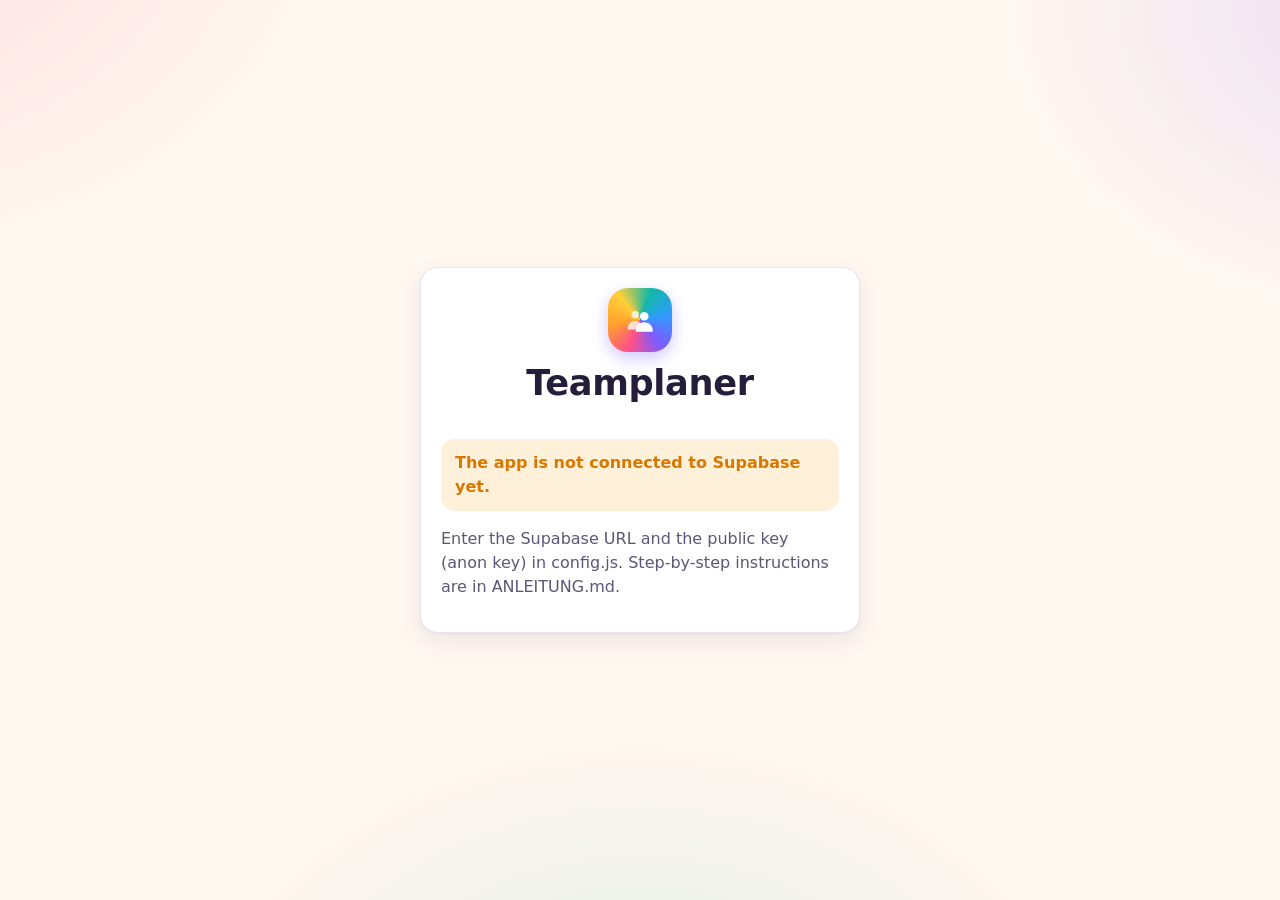
==== index.html @ 32d50807 "Add files via upload" ====
<!doctype html>
<html lang="de">
<head>
  <meta charset="utf-8">
  <meta name="viewport" content="width=device-width, initial-scale=1, viewport-fit=cover">
  <title>Teamplaner</title>
  <meta name="description" content="Teams, Events, Schichten und Aufgaben gemeinsam planen.">
  <meta name="theme-color" content="#fff7f0">
  <meta name="apple-mobile-web-app-capable" content="yes">
  <link rel="icon" href="img/icon.svg" type="image/svg+xml">
  <link rel="apple-touch-icon" href="img/apple-touch-icon.png">
  <link rel="manifest" href="manifest.webmanifest">
  <link rel="stylesheet" href="css/app.css">
  <script>
    /* Hell/Dunkel sofort setzen, damit nichts aufblitzt */
    try { document.documentElement.dataset.theme = localStorage.getItem('tp.theme') || 'system'; }
    catch (e) { document.documentElement.dataset.theme = 'system'; }
  </script>
  <script src="config.js"></script>
  <script src="js/vendor/supabase.js"></script>
  <script type="module" src="js/app.js"></script>
</head>
<body>
  <div id="app"><div class="boot"><div class="spinner"></div></div></div>
  <noscript>Bitte JavaScript aktivieren. / Please enable JavaScript.</noscript>
</body>
</html>
---- css/app.css ----
/* ============================================================
   Teamplaner — Gestaltung
   Farben stehen als Variablen ganz oben (hell + dunkel).
   ============================================================ */

:root {
  --violet: #7c5cff;
  --pink: #ff4f8b;
  --orange: #ff9f2e;
  --sun: #ffcf3a;
  --teal: #12b8a6;
  --sky: #2f9bff;
  --red: #ef4560;

  --bg: #fff7f0;
  --bg-blob-1: rgba(255, 79, 139, 0.16);
  --bg-blob-2: rgba(124, 92, 255, 0.16);
  --bg-blob-3: rgba(18, 184, 166, 0.14);
  --surface: #ffffff;
  --surface-2: #faf6ff;
  --surface-3: #f2ecff;
  --border: #ece4f7;
  --text: #241d3b;
  --text-2: #5d5677;
  --text-3: #8c86a3;
  --primary: var(--violet);
  --primary-ink: #ffffff;
  --primary-soft: #efe9ff;
  --focus: rgba(124, 92, 255, 0.35);
  --shadow: 0 1px 2px rgba(36, 29, 59, 0.06), 0 8px 24px rgba(36, 29, 59, 0.08);
  --shadow-lg: 0 20px 60px rgba(36, 29, 59, 0.18);

  --st-proposed: #2f9bff;
  --st-proposed-bg: #e3f1ff;
  --st-confirmed: #0d9c8c;
  --st-confirmed-bg: #dcf7f2;
  --st-uncertain: #d97800;
  --st-uncertain-bg: #fff0d9;
  --st-declined: #c62f4b;
  --st-declined-bg: #ffe3e8;
  --st-waitlist: #7c5cff;
  --st-waitlist-bg: #eee8ff;

  --radius: 18px;
  --radius-sm: 12px;
  --font: ui-rounded, "SF Pro Rounded", "Nunito", "Segoe UI", system-ui, -apple-system, Roboto, "Helvetica Neue", Arial, sans-serif;
  --sidebar: 260px;
  color-scheme: light;
}

:root[data-theme="dark"] {
  --bg: #13111f;
  --bg-blob-1: rgba(255, 79, 139, 0.12);
  --bg-blob-2: rgba(124, 92, 255, 0.18);
  --bg-blob-3: rgba(18, 184, 166, 0.10);
  --surface: #1e1a30;
  --surface-2: #252039;
  --surface-3: #2e2848;
  --border: #353052;
  --text: #f3f0ff;
  --text-2: #c2bbdc;
  --text-3: #8f88ab;
  --primary: #9a82ff;
  --primary-ink: #120e22;
  --primary-soft: #2f2756;
  --focus: rgba(154, 130, 255, 0.45);
  --shadow: 0 1px 2px rgba(0, 0, 0, 0.3), 0 8px 24px rgba(0, 0, 0, 0.25);
  --shadow-lg: 0 20px 60px rgba(0, 0, 0, 0.5);
  --st-proposed: #6cb8ff;
  --st-proposed-bg: #1b2c45;
  --st-confirmed: #3fd9c4;
  --st-confirmed-bg: #143834;
  --st-uncertain: #ffb54d;
  --st-uncertain-bg: #3d2c14;
  --st-declined: #ff7b93;
  --st-declined-bg: #40202a;
  --st-waitlist: #b3a1ff;
  --st-waitlist-bg: #2c2550;
  color-scheme: dark;
}

@media (prefers-color-scheme: dark) {
  :root[data-theme="system"] {
    --bg: #13111f;
    --bg-blob-1: rgba(255, 79, 139, 0.12);
    --bg-blob-2: rgba(124, 92, 255, 0.18);
    --bg-blob-3: rgba(18, 184, 166, 0.10);
    --surface: #1e1a30;
    --surface-2: #252039;
    --surface-3: #2e2848;
    --border: #353052;
    --text: #f3f0ff;
    --text-2: #c2bbdc;
    --text-3: #8f88ab;
    --primary: #9a82ff;
    --primary-ink: #120e22;
    --primary-soft: #2f2756;
    --focus: rgba(154, 130, 255, 0.45);
    --shadow: 0 1px 2px rgba(0, 0, 0, 0.3), 0 8px 24px rgba(0, 0, 0, 0.25);
    --shadow-lg: 0 20px 60px rgba(0, 0, 0, 0.5);
    --st-proposed: #6cb8ff;
    --st-proposed-bg: #1b2c45;
    --st-confirmed: #3fd9c4;
    --st-confirmed-bg: #143834;
    --st-uncertain: #ffb54d;
    --st-uncertain-bg: #3d2c14;
    --st-declined: #ff7b93;
    --st-declined-bg: #40202a;
    --st-waitlist: #b3a1ff;
    --st-waitlist-bg: #2c2550;
    color-scheme: dark;
  }
}

* { box-sizing: border-box; }
html { -webkit-text-size-adjust: 100%; }
body {
  margin: 0;
  font-family: var(--font);
  font-size: 16px;
  line-height: 1.5;
  color: var(--text);
  background-color: var(--bg);
  background-image:
    radial-gradient(40rem 30rem at -10% -10%, var(--bg-blob-1), transparent 70%),
    radial-gradient(36rem 28rem at 110% 0%, var(--bg-blob-2), transparent 70%),
    radial-gradient(40rem 30rem at 50% 120%, var(--bg-blob-3), transparent 70%);
  background-attachment: fixed;
  min-height: 100vh;
}
a { color: var(--primary); text-decoration: none; }
a:hover { text-decoration: underline; }
h1, h2, h3, h4 { margin: 0 0 0.4em; line-height: 1.2; letter-spacing: -0.01em; }
h1 { font-size: clamp(1.6rem, 4vw, 2.2rem); font-weight: 800; }
h2 { font-size: 1.35rem; font-weight: 800; }
h3 { font-size: 1.08rem; font-weight: 700; }
p { margin: 0 0 0.8em; }
small, .small { font-size: 0.85rem; }
.muted { color: var(--text-2); }
.faint { color: var(--text-3); }
.hidden { display: none !important; }
.ico { flex: none; }
.nowrap { white-space: nowrap; }
.pre { white-space: pre-wrap; word-break: break-word; }
.sr { position: absolute; width: 1px; height: 1px; overflow: hidden; clip: rect(0 0 0 0); }

:focus-visible { outline: 3px solid var(--focus); outline-offset: 2px; border-radius: 8px; }

/* ---------- Grundgerüst ---------- */
.shell { display: flex; min-height: 100vh; }
.sidebar {
  position: sticky; top: 0; height: 100vh; width: var(--sidebar); flex: none;
  display: flex; flex-direction: column; gap: 6px;
  padding: 22px 16px; border-right: 1px solid var(--border);
  background: color-mix(in srgb, var(--surface) 75%, transparent);
  backdrop-filter: blur(12px);
  overflow-y: auto;
}
.brand { display: flex; align-items: center; gap: 10px; font-weight: 900; font-size: 1.25rem; padding: 4px 8px 16px; color: var(--text); }
.brand:hover { text-decoration: none; }
.brand-mark {
  width: 38px; height: 38px; border-radius: 12px; display: grid; place-items: center; color: #fff;
  background: conic-gradient(from 200deg, var(--pink), var(--orange), var(--sun), var(--teal), var(--sky), var(--violet), var(--pink));
  box-shadow: 0 6px 16px rgba(124, 92, 255, 0.35);
}
.nav-item {
  display: flex; align-items: center; gap: 12px; padding: 10px 12px; border-radius: 12px;
  color: var(--text-2); font-weight: 650; cursor: pointer; border: 0; background: none; font: inherit; text-align: left; width: 100%;
}
.nav-item:hover { background: var(--surface-3); color: var(--text); text-decoration: none; }
.nav-item.active { background: var(--primary-soft); color: var(--primary); }
.nav-label { font-size: 0.75rem; text-transform: uppercase; letter-spacing: 0.08em; color: var(--text-3); padding: 14px 12px 4px; font-weight: 800; }
.dot { width: 10px; height: 10px; border-radius: 50%; flex: none; display: inline-block; }
.sidebar-foot { margin-top: auto; display: flex; flex-direction: column; gap: 8px; padding-top: 16px; }
.sidebar-foot .seg { display: flex; flex-wrap: nowrap; }
.sidebar-foot .seg button { flex: 1; justify-content: center; padding: 8px 6px; }
.sidebar-foot .lang-select { max-width: none; }

.main { flex: 1; min-width: 0; padding: 28px clamp(16px, 3vw, 40px) 60px; }
.container { max-width: 1120px; margin: 0 auto; }
.topbar { display: none; }
.bottomnav { display: none; }

@media (max-width: 899px) {
  .sidebar { display: none; }
  .main { padding: 14px 16px calc(96px + env(safe-area-inset-bottom)); }
  .topbar {
    display: flex; align-items: center; gap: 10px; position: sticky; top: 0; z-index: 30;
    padding: 10px 16px; padding-top: calc(10px + env(safe-area-inset-top));
    background: color-mix(in srgb, var(--bg) 85%, transparent); backdrop-filter: blur(14px);
    border-bottom: 1px solid var(--border);
  }
  .topbar .brand { padding: 0; font-size: 1.1rem; }
  .topbar .brand-mark { width: 32px; height: 32px; border-radius: 10px; }
  .topbar .spacer { flex: 1; }
  .bottomnav {
    display: flex; position: fixed; left: 0; right: 0; bottom: 0; z-index: 30;
    background: color-mix(in srgb, var(--surface) 92%, transparent); backdrop-filter: blur(14px);
    border-top: 1px solid var(--border); padding: 6px 8px calc(6px + env(safe-area-inset-bottom));
    justify-content: space-around;
  }
  .bottomnav a {
    display: flex; flex-direction: column; align-items: center; gap: 2px; padding: 6px 12px; border-radius: 12px;
    color: var(--text-3); font-size: 0.72rem; font-weight: 700; min-width: 64px;
  }
  .bottomnav a.active { color: var(--primary); background: var(--primary-soft); }
  .bottomnav a:hover { text-decoration: none; }
}

/* ---------- Bausteine ---------- */
.card {
  background: var(--surface); border: 1px solid var(--border); border-radius: var(--radius);
  box-shadow: var(--shadow); padding: 20px;
}
.card.flat { box-shadow: none; }
.card + .card { margin-top: 16px; }
.card-head { display: flex; align-items: center; gap: 10px; margin-bottom: 12px; flex-wrap: wrap; }
.card-head h2, .card-head h3 { margin: 0; }
.card-head .grow { flex: 1; }
.stack { display: flex; flex-direction: column; gap: 16px; }
.stack-sm { display: flex; flex-direction: column; gap: 8px; }
.row { display: flex; align-items: center; gap: 10px; flex-wrap: wrap; }
.row.nowrap { flex-wrap: nowrap; }
.row .grow, .grow { flex: 1; min-width: 0; }
.between { justify-content: space-between; }
.grid { display: grid; gap: 16px; grid-template-columns: repeat(auto-fill, minmax(260px, 1fr)); }
.grid-2 { display: grid; gap: 20px; grid-template-columns: minmax(0, 1fr) minmax(0, 1fr); }
@media (max-width: 899px) { .grid-2 { grid-template-columns: minmax(0, 1fr); } }
.section-title { display: flex; align-items: center; gap: 10px; margin: 26px 0 12px; }
.section-title h2 { margin: 0; flex: 1; }
.divider { height: 1px; background: var(--border); margin: 14px 0; border: 0; }

.btn {
  display: inline-flex; align-items: center; justify-content: center; gap: 8px;
  padding: 10px 16px; border-radius: 999px; border: 1.5px solid transparent;
  font: inherit; font-weight: 750; font-size: 0.95rem; cursor: pointer; line-height: 1.2;
  background: var(--surface-3); color: var(--text); transition: transform 0.08s ease, box-shadow 0.15s ease, background 0.15s;
  white-space: nowrap; text-decoration: none !important; min-height: 42px;
}
.btn:hover { background: color-mix(in srgb, var(--surface-3) 80%, var(--primary) 20%); }
.btn:active { transform: translateY(1px) scale(0.99); }
.btn:disabled { opacity: 0.55; cursor: not-allowed; }
.btn.primary { background: linear-gradient(135deg, var(--violet), var(--pink)); color: #fff; box-shadow: 0 6px 18px rgba(124, 92, 255, 0.35); }
.btn.primary:hover { filter: brightness(1.06); }
.btn.success { background: var(--st-confirmed); color: #fff; }
.btn.warn { background: var(--st-uncertain-bg); color: var(--st-uncertain); }
.btn.danger { background: var(--st-declined-bg); color: var(--st-declined); }
.btn.ghost { background: transparent; border-color: var(--border); }
.btn.ghost:hover { background: var(--surface-3); }
.btn.small { padding: 6px 12px; font-size: 0.85rem; min-height: 34px; }
.btn.icon { padding: 8px; min-width: 38px; min-height: 38px; border-radius: 12px; background: transparent; color: var(--text-2); }
.btn.icon:hover { background: var(--surface-3); color: var(--text); }
.btn.block { width: 100%; }

.field { display: flex; flex-direction: column; gap: 6px; }
.field > span.label { font-weight: 750; font-size: 0.9rem; }
.field .hint { font-size: 0.8rem; color: var(--text-3); }
.input, select.input, textarea.input {
  width: 100%; font: inherit; color: var(--text); background: var(--surface-2);
  border: 1.5px solid var(--border); border-radius: var(--radius-sm); padding: 10px 12px; min-height: 44px;
  transition: border-color 0.15s, box-shadow 0.15s;
}
textarea.input { resize: vertical; min-height: 90px; }
.input:focus { outline: none; border-color: var(--primary); box-shadow: 0 0 0 4px var(--focus); }
.form-grid { display: grid; gap: 14px; grid-template-columns: repeat(2, minmax(0, 1fr)); }
.form-grid .full { grid-column: 1 / -1; }
@media (max-width: 599px) { .form-grid { grid-template-columns: minmax(0, 1fr); } }
.check { display: flex; align-items: flex-start; gap: 10px; cursor: pointer; padding: 6px 0; }
.check input { width: 20px; height: 20px; accent-color: var(--primary); margin-top: 2px; flex: none; }

.chip {
  display: inline-flex; align-items: center; gap: 6px; padding: 3px 10px; border-radius: 999px;
  font-size: 0.78rem; font-weight: 750; background: var(--surface-3); color: var(--text-2); white-space: nowrap;
}
.chip.colored { color: #fff; }
.badge { display: inline-flex; align-items: center; gap: 5px; padding: 3px 10px; border-radius: 999px; font-size: 0.78rem; font-weight: 800; white-space: nowrap; }
.st-proposed { color: var(--st-proposed); background: var(--st-proposed-bg); }
.st-confirmed { color: var(--st-confirmed); background: var(--st-confirmed-bg); }
.st-uncertain { color: var(--st-uncertain); background: var(--st-uncertain-bg); }
.st-declined { color: var(--st-declined); background: var(--st-declined-bg); }
.st-waitlist { color: var(--st-waitlist); background: var(--st-waitlist-bg); }
.pron { font-size: 0.78rem; color: var(--text-3); font-weight: 600; }

.avatar {
  width: 36px; height: 36px; border-radius: 50%; display: inline-grid; place-items: center; flex: none;
  color: #fff; font-weight: 850; font-size: 0.85rem; letter-spacing: 0.02em;
}
.avatar.sm { width: 28px; height: 28px; font-size: 0.72rem; }
.avatar.lg { width: 56px; height: 56px; font-size: 1.2rem; }

.person { display: flex; align-items: center; gap: 10px; min-width: 0; }
.person .who { min-width: 0; }
.person .name { font-weight: 750; overflow: hidden; text-overflow: ellipsis; white-space: nowrap; }

.list { display: flex; flex-direction: column; }
.list-item { display: flex; align-items: center; gap: 12px; padding: 12px 4px; border-bottom: 1px solid var(--border); flex-wrap: wrap; }
.list-item:last-child { border-bottom: 0; }

.progress { height: 8px; background: var(--surface-3); border-radius: 999px; overflow: hidden; }
.progress > i { display: block; height: 100%; border-radius: inherit; background: linear-gradient(90deg, var(--teal), var(--sky)); transition: width 0.3s ease; }
.progress.full > i { background: linear-gradient(90deg, var(--teal), #3ad17a); }

.tabs {
  display: flex; gap: 6px; overflow-x: auto; padding: 4px; margin: 0 0 18px; scrollbar-width: none;
  background: var(--surface); border: 1px solid var(--border); border-radius: 999px; box-shadow: var(--shadow);
}
.tabs::-webkit-scrollbar { display: none; }
.tab {
  flex: none; padding: 9px 16px; border-radius: 999px; font-weight: 750; color: var(--text-2);
  display: inline-flex; align-items: center; gap: 8px; font-size: 0.95rem;
}
.tab:hover { background: var(--surface-3); text-decoration: none; }
.tab.active { background: var(--primary); color: var(--primary-ink); }
.tab .count { background: var(--pink); color: #fff; border-radius: 999px; padding: 0 7px; font-size: 0.72rem; }

.hero {
  position: relative; overflow: hidden; border-radius: 24px; padding: 26px; color: #fff; margin-bottom: 18px;
  background: linear-gradient(135deg, var(--hero, var(--violet)), color-mix(in srgb, var(--hero, var(--violet)) 55%, var(--pink)));
  box-shadow: var(--shadow);
}
.hero::after {
  content: ""; position: absolute; right: -60px; top: -60px; width: 220px; height: 220px; border-radius: 50%;
  background: rgba(255, 255, 255, 0.14);
}
.hero h1 { color: #fff; }
.hero .muted, .hero .faint { color: rgba(255, 255, 255, 0.85); }
.hero a { color: #fff; text-decoration: underline; }
.hero .btn { background: rgba(255, 255, 255, 0.2); color: #fff; }
.hero .btn:hover { background: rgba(255, 255, 255, 0.3); }
.hero .chip { background: rgba(255, 255, 255, 0.22); color: #fff; }
.hero .pron { color: rgba(255, 255, 255, 0.85); }
.hero-meta { display: flex; gap: 16px; flex-wrap: wrap; font-weight: 650; margin-top: 8px; }
.hero-meta span { display: inline-flex; align-items: center; gap: 6px; }

.empty { text-align: center; padding: 34px 16px; color: var(--text-2); }
.empty .empty-icon {
  width: 64px; height: 64px; border-radius: 20px; display: inline-grid; place-items: center; margin-bottom: 10px;
  background: linear-gradient(135deg, var(--primary-soft), var(--surface-3)); color: var(--primary);
}
.empty h3 { color: var(--text); }

.spinner {
  width: 36px; height: 36px; border-radius: 50%; border: 4px solid var(--surface-3); border-top-color: var(--primary);
  animation: spin 0.8s linear infinite; margin: 40px auto;
}
.spinner.sm { width: 18px; height: 18px; border-width: 3px; margin: 0; }
@keyframes spin { to { transform: rotate(360deg); } }
.boot { min-height: 100vh; display: grid; place-items: center; }

/* ---------- Dialoge ---------- */
.overlay {
  position: fixed; inset: 0; z-index: 100; background: rgba(19, 15, 35, 0.5); backdrop-filter: blur(3px);
  display: flex; align-items: center; justify-content: center; padding: 16px; animation: fade 0.15s ease;
}
.modal {
  width: min(560px, 100%); max-height: calc(100vh - 32px); overflow: auto; background: var(--surface);
  border-radius: 22px; box-shadow: var(--shadow-lg); border: 1px solid var(--border); animation: pop 0.18s ease;
}
.modal.wide { width: min(820px, 100%); }
.modal-head { display: flex; align-items: center; gap: 10px; padding: 18px 20px 6px; position: sticky; top: 0; background: var(--surface); z-index: 1; }
.modal-head h2 { margin: 0; flex: 1; font-size: 1.2rem; }
.modal-body { padding: 10px 20px 20px; }
.modal-foot { display: flex; gap: 10px; justify-content: flex-end; padding: 14px 20px; border-top: 1px solid var(--border); flex-wrap: wrap; position: sticky; bottom: 0; background: var(--surface); }
@media (max-width: 599px) {
  .overlay { align-items: flex-end; padding: 0; }
  .modal, .modal.wide { width: 100%; border-radius: 22px 22px 0 0; max-height: 92vh; }
  .modal-foot { padding-bottom: calc(14px + env(safe-area-inset-bottom)); }
  .modal-foot .btn { flex: 1; }
}
@keyframes fade { from { opacity: 0; } }
@keyframes pop { from { transform: translateY(12px) scale(0.98); opacity: 0; } }

.toasts { position: fixed; z-index: 200; left: 50%; transform: translateX(-50%); bottom: 24px; display: flex; flex-direction: column; gap: 8px; width: min(440px, calc(100% - 32px)); }
@media (max-width: 899px) { .toasts { bottom: calc(90px + env(safe-area-inset-bottom)); } }
.toast { padding: 12px 16px; border-radius: 14px; background: var(--text); color: var(--bg); font-weight: 650; box-shadow: var(--shadow-lg); animation: pop 0.2s ease; display: flex; gap: 10px; align-items: center; }
.toast.error { background: var(--red); color: #fff; }

/* ---------- Anmeldung ---------- */
.auth-wrap { min-height: 100vh; display: flex; flex-direction: column; align-items: center; justify-content: center; padding: 24px 16px; }
.auth-card { width: min(440px, 100%); }
.auth-top { position: fixed; top: 12px; right: 12px; display: flex; gap: 8px; z-index: 5; }
.auth-logo { text-align: center; margin-bottom: 18px; }
.auth-logo .brand-mark { width: 64px; height: 64px; border-radius: 20px; margin: 0 auto 10px; }
.auth-logo h1 { margin: 0; }
.confetti { display: flex; justify-content: center; gap: 6px; margin: 8px 0 0; }
.confetti i { width: 8px; height: 8px; border-radius: 50%; display: block; }
.notice { padding: 12px 14px; border-radius: 14px; background: var(--primary-soft); color: var(--text); font-weight: 600; }
.notice.warn { background: var(--st-uncertain-bg); color: var(--st-uncertain); }
.notice.error { background: var(--st-declined-bg); color: var(--st-declined); }
.notice.ok { background: var(--st-confirmed-bg); color: var(--st-confirmed); }

/* ---------- Teams / Events ---------- */
.team-card { display: flex; flex-direction: column; gap: 8px; color: var(--text); position: relative; overflow: hidden; transition: transform 0.12s, box-shadow 0.12s; }
.team-card:hover { transform: translateY(-2px); text-decoration: none; box-shadow: var(--shadow-lg); }
.team-card .stripe { position: absolute; left: 0; top: 0; bottom: 0; width: 6px; }
.event-card { display: flex; gap: 14px; align-items: center; color: var(--text); padding: 14px 16px; }
.event-card:hover { text-decoration: none; background: var(--surface-2); }
.datebox {
  width: 58px; flex: none; text-align: center; border-radius: 14px; padding: 6px 0; color: #fff;
  background: linear-gradient(160deg, var(--c, var(--violet)), color-mix(in srgb, var(--c, var(--violet)) 60%, var(--pink)));
}
.datebox b { display: block; font-size: 1.35rem; line-height: 1.1; }
.datebox span { font-size: 0.72rem; text-transform: uppercase; font-weight: 800; letter-spacing: 0.06em; }

.pos-grid { display: grid; gap: 16px; grid-template-columns: repeat(auto-fill, minmax(min(320px, 100%), 1fr)); align-items: start; }
.pos-card { border-top: 6px solid var(--c, var(--orange)); }
.pos-card .slot-line { display: flex; align-items: center; gap: 10px; margin: 8px 0 4px; }
.pos-card .slot-line .progress { flex: 1; }
.pos-person { display: flex; align-items: center; gap: 8px; padding: 7px 0; border-top: 1px dashed var(--border); flex-wrap: wrap; }
.pos-person .grow { min-width: 120px; }
.pos-person .ctl { display: flex; align-items: center; gap: 4px; margin-left: auto; }
.pos-person select.input { width: auto; min-height: 34px; padding: 4px 8px; font-size: 0.85rem; }
.pos-person .note { width: 100%; font-size: 0.85rem; color: var(--text-2); font-style: italic; padding-left: 36px; }
.slot-empty { display: flex; align-items: center; gap: 8px; padding: 7px 0; border-top: 1px dashed var(--border); color: var(--text-3); font-weight: 650; }
.slot-empty .avatar { background: var(--surface-3); color: var(--text-3); border: 2px dashed var(--border); }
.my-actions { display: flex; gap: 8px; flex-wrap: wrap; margin-top: 10px; padding: 10px; border-radius: 14px; background: var(--surface-2); }
.legend { display: flex; gap: 8px; flex-wrap: wrap; margin-bottom: 14px; }
.toolbar { display: flex; gap: 8px; flex-wrap: wrap; margin-bottom: 14px; }

.rank-row { display: flex; align-items: center; gap: 12px; padding: 10px 0; border-bottom: 1px solid var(--border); flex-wrap: wrap; }
.rank-row:last-child { border-bottom: 0; }
.rank-pick { display: flex; gap: 6px; flex-wrap: wrap; }
.rank-pick button {
  width: 38px; height: 38px; border-radius: 12px; border: 1.5px solid var(--border); background: var(--surface-2);
  font: inherit; font-weight: 800; color: var(--text-2); cursor: pointer;
}
.rank-pick button.on { background: linear-gradient(135deg, var(--orange), var(--pink)); color: #fff; border-color: transparent; }
.rank-pick button.off.on { background: var(--surface-3); color: var(--text-2); }

.perm-list { display: grid; gap: 4px 18px; grid-template-columns: repeat(auto-fill, minmax(240px, 1fr)); }
.swatches { display: flex; gap: 8px; flex-wrap: wrap; }
.swatch { width: 32px; height: 32px; border-radius: 10px; border: 3px solid transparent; cursor: pointer; padding: 0; }
.swatch.on { border-color: var(--text); }
details.color-pick summary { cursor: pointer; font-size: 0.85rem; color: var(--text-3); font-weight: 700; display: inline-flex; align-items: center; gap: 6px; }
details.color-pick[open] summary { margin-bottom: 8px; }
.line { display: flex; align-items: flex-start; gap: 8px; }
.line .ico { margin-top: 2px; }

.copy { display: flex; gap: 8px; align-items: center; }
.copy code {
  flex: 1; min-width: 0; overflow: hidden; text-overflow: ellipsis; white-space: nowrap;
  padding: 9px 12px; border-radius: 12px; background: var(--surface-2); border: 1px solid var(--border); font-size: 0.85rem;
}

.editable { position: relative; cursor: text; border-radius: 8px; }
.editable.can:hover { background: color-mix(in srgb, var(--surface-3) 60%, transparent); box-shadow: 0 0 0 4px color-mix(in srgb, var(--surface-3) 60%, transparent); }
.hero .editable.can:hover { background: rgba(255, 255, 255, 0.12); box-shadow: 0 0 0 4px rgba(255, 255, 255, 0.12); }
.editable .pen { opacity: 0; margin-left: 6px; vertical-align: middle; transition: opacity 0.15s; }
.editable.can:hover .pen { opacity: 0.7; }
.edit-inline { display: flex; gap: 8px; align-items: flex-start; flex-wrap: wrap; }
.edit-inline .input { flex: 1; min-width: 180px; }
.hero .edit-inline .input { background: rgba(255, 255, 255, 0.95); color: #241d3b; }

/* ---------- Chat ---------- */
.chat { display: flex; flex-direction: column; height: min(70vh, 680px); min-height: 380px; padding: 0; overflow: hidden; }
.chat-head { padding: 14px 18px; border-bottom: 1px solid var(--border); display: flex; align-items: center; gap: 10px; }
.chat-head h3 { margin: 0; flex: 1; }
.chat-scroll { flex: 1; overflow-y: auto; padding: 14px 16px; display: flex; flex-direction: column; gap: 4px; }
.chat-day { align-self: center; font-size: 0.75rem; font-weight: 800; color: var(--text-3); background: var(--surface-2); padding: 3px 12px; border-radius: 999px; margin: 10px 0 6px; }
.msg { display: flex; gap: 8px; align-items: flex-end; max-width: 86%; }
.msg.mine { align-self: flex-end; flex-direction: row-reverse; }
.bubble { padding: 8px 12px; border-radius: 16px 16px 16px 4px; background: var(--surface-3); word-break: break-word; position: relative; }
.msg.mine .bubble { background: linear-gradient(135deg, var(--violet), color-mix(in srgb, var(--violet) 60%, var(--pink))); color: #fff; border-radius: 16px 16px 4px 16px; }
.bubble .meta { font-size: 0.72rem; font-weight: 750; opacity: 0.75; display: flex; gap: 6px; align-items: center; flex-wrap: wrap; }
.bubble .txt { white-space: pre-wrap; }
.msg .tools { display: none; gap: 2px; }
.msg:hover .tools, .msg:focus-within .tools { display: flex; }
.msg .tools .btn.icon { min-width: 30px; min-height: 30px; padding: 5px; }
.msg.grouped { margin-top: -2px; }
.chat-input { display: flex; gap: 8px; padding: 12px; border-top: 1px solid var(--border); align-items: flex-end; }
.chat-input textarea { min-height: 44px; max-height: 140px; resize: none; }

/* ---------- Gruppe / Aufgaben ---------- */
.deadline-card { display: flex; gap: 16px; align-items: center; flex-wrap: wrap; }
.deadline-big { font-size: 1.6rem; font-weight: 900; line-height: 1.1; }
.deadline-card.over .deadline-big { color: var(--st-declined); }
.task { display: flex; gap: 12px; align-items: flex-start; padding: 10px 0; border-bottom: 1px solid var(--border); }
.task:last-child { border-bottom: 0; }
.task input[type="checkbox"] { width: 22px; height: 22px; accent-color: var(--teal); margin-top: 2px; flex: none; cursor: pointer; }
.task.done .task-title { text-decoration: line-through; color: var(--text-3); }
.task .task-title { font-weight: 700; }

.table-wrap { overflow-x: auto; }
table.simple { border-collapse: collapse; width: 100%; font-size: 0.92rem; }
table.simple th, table.simple td { text-align: left; padding: 8px 10px; border-bottom: 1px solid var(--border); }
table.simple th { font-size: 0.78rem; text-transform: uppercase; letter-spacing: 0.05em; color: var(--text-3); }

.seg { display: inline-flex; background: var(--surface-3); border-radius: 999px; padding: 4px; gap: 4px; flex-wrap: wrap; }
.seg button { border: 0; background: none; font: inherit; font-weight: 750; padding: 7px 14px; border-radius: 999px; cursor: pointer; color: var(--text-2); display: inline-flex; gap: 6px; align-items: center; }
.seg button.on { background: var(--surface); color: var(--text); box-shadow: var(--shadow); }

.lang-select { max-width: 200px; }
.mobile-only { display: none; }
@media (max-width: 899px) { .desktop-only { display: none !important; } .mobile-only { display: initial; } }

/* ---------- Personen-Kachel (Hover) ---------- */
.hover-wrap { display: inline-flex; align-items: center; cursor: default; position: relative; }
.person-card {
  position: fixed; z-index: 150; width: 260px; padding: 14px; border-radius: 16px;
  background: var(--surface); border: 1px solid var(--border); box-shadow: var(--shadow-lg);
  color: var(--text); animation: pop 0.15s ease; cursor: auto; text-align: left; white-space: normal;
}
.person-card.above { transform: translateY(-100%); }
.person-card .pc-name { font-weight: 850; font-size: 1.05rem; overflow: hidden; text-overflow: ellipsis; }
.person-card .pc-label { margin-top: 12px; font-size: 0.72rem; text-transform: uppercase; letter-spacing: 0.06em; color: var(--text-3); font-weight: 800; }
.person-card .pc-pron { font-weight: 700; }

/* ---------- Schichten & Verfügbarkeit ---------- */
.shift { margin-top: 8px; }
.shift.multi { margin-top: 14px; padding-top: 10px; border-top: 2px solid var(--surface-3); }
.shift-head { display: flex; align-items: flex-start; gap: 6px; }
.dot.av-yes { background: var(--st-confirmed); }
.dot.av-partly { background: var(--st-uncertain); }
.dot.av-no { background: var(--st-declined); }
.mention { font-weight: 800; color: var(--primary); }
.msg.mine .bubble .mention { color: #fff; text-decoration: underline; }
.mention.me { background: var(--st-uncertain-bg); color: var(--st-uncertain); border-radius: 6px; padding: 0 3px; }
.mention-list { position: absolute; left: 12px; right: 12px; bottom: 100%; margin-bottom: 6px; background: var(--surface); border: 1px solid var(--border); border-radius: 14px; box-shadow: var(--shadow-lg); padding: 6px; z-index: 5; }
.mention-list button { display: flex; width: 100%; gap: 8px; align-items: center; border: 0; background: none; font: inherit; color: var(--text); padding: 7px 8px; border-radius: 10px; cursor: pointer; text-align: left; }
.mention-list button.on, .mention-list button:hover { background: var(--primary-soft); }
.chat-input { position: relative; }
.shift-title { display: flex; gap: 10px; align-items: baseline; flex-wrap: wrap; padding: 8px 0 2px; border-bottom: 2px solid var(--surface-3); }
.msg.pinged .bubble { box-shadow: 0 0 0 2px var(--st-uncertain); }
.chat-hint { padding: 0 14px 10px; }
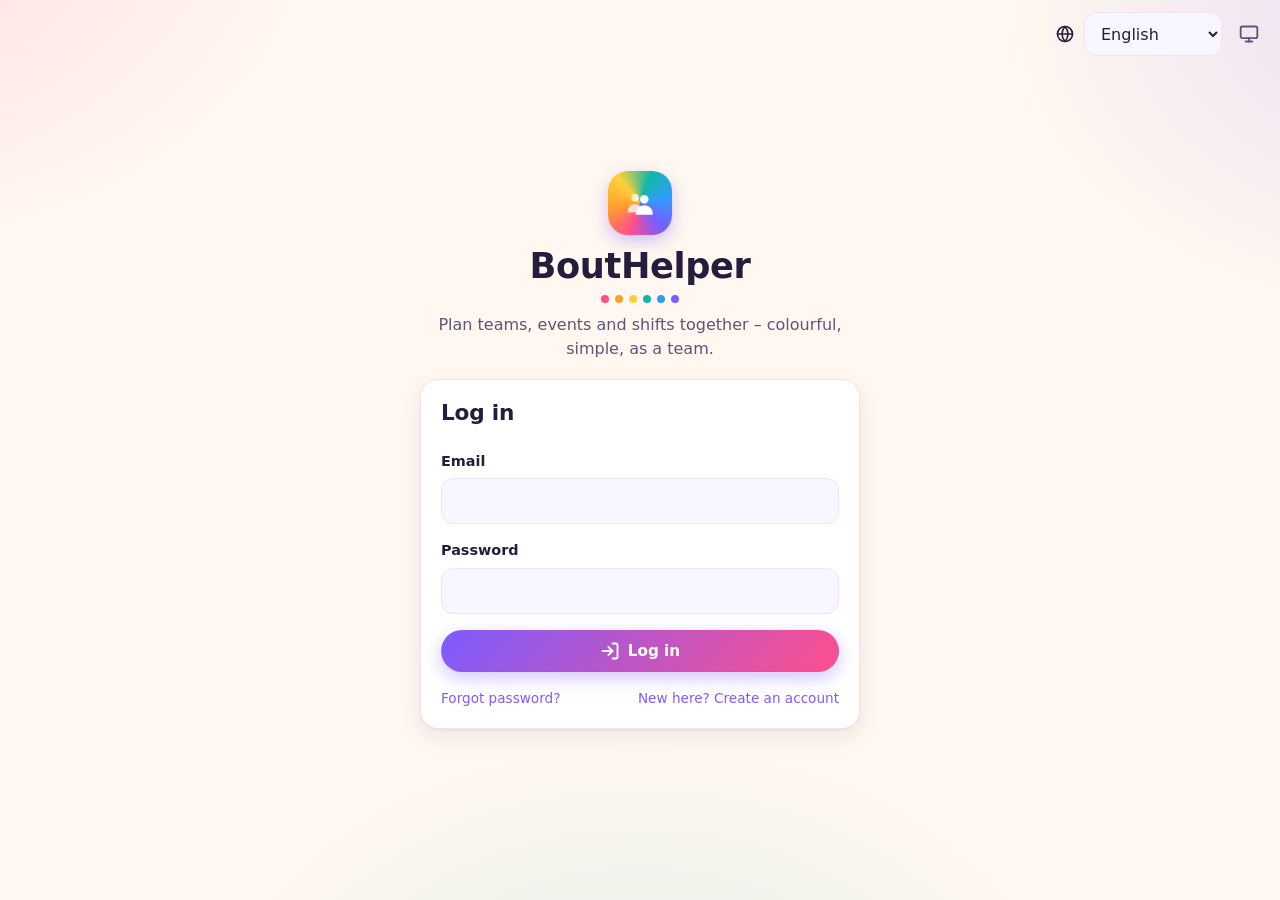
==== commit a2b439dd: "Add files via upload" ====
--- a/index.html
+++ b/index.html
@@ -7,9 +7,12 @@
   <meta name="description" content="Teams, Events, Schichten und Aufgaben gemeinsam planen.">
   <meta name="theme-color" content="#fff7f0">
   <meta name="apple-mobile-web-app-capable" content="yes">
+  <meta name="mobile-web-app-capable" content="yes">
+  <meta name="apple-mobile-web-app-title" content="Teamplaner">
+  <meta name="application-name" content="Teamplaner">
   <link rel="icon" href="img/icon.svg" type="image/svg+xml">
   <link rel="apple-touch-icon" href="img/apple-touch-icon.png">
-  <link rel="manifest" href="manifest.webmanifest">
+  <link rel="manifest" id="tp-manifest" href="manifest.webmanifest">
   <link rel="stylesheet" href="css/app.css">
   <script>
     /* Hell/Dunkel sofort setzen, damit nichts aufblitzt */
@@ -17,6 +20,38 @@
     catch (e) { document.documentElement.dataset.theme = 'system'; }
   </script>
   <script src="config.js"></script>
+  <script>
+    /* App-Name aus config.js überall einsetzen: Browser-Tab, Startbildschirm-Verknüpfung (Android & iPhone) */
+    (function () {
+      var c = window.TP_CONFIG || {};
+      var name = (c.appName || 'Teamplaner').trim();
+      var short = (c.appShortName || name).trim();
+      document.title = name;
+      function meta(n, v) {
+        var m = document.querySelector('meta[name="' + n + '"]');
+        if (!m) { m = document.createElement('meta'); m.name = n; document.head.appendChild(m); }
+        m.content = v;
+      }
+      meta('apple-mobile-web-app-title', short);
+      meta('application-name', short);
+      try {
+        var base = new URL('./', location.href).href;
+        var abs = function (p) { return new URL(p, base).href; };
+        var manifest = {
+          id: base, name: name, short_name: short,
+          start_url: base, scope: base,
+          display: 'standalone', background_color: '#fff7f0', theme_color: '#7c5cff',
+          icons: [
+            { src: abs('img/icon-192.png'), sizes: '192x192', type: 'image/png', purpose: 'any' },
+            { src: abs('img/icon-512.png'), sizes: '512x512', type: 'image/png', purpose: 'any maskable' },
+            { src: abs('img/icon.svg'), sizes: 'any', type: 'image/svg+xml', purpose: 'any' }
+          ]
+        };
+        document.getElementById('tp-manifest').href =
+          'data:application/manifest+json;charset=utf-8,' + encodeURIComponent(JSON.stringify(manifest));
+      } catch (e) { /* dann gilt manifest.webmanifest */ }
+    })();
+  </script>
   <script src="js/vendor/supabase.js"></script>
   <script type="module" src="js/app.js"></script>
 </head>
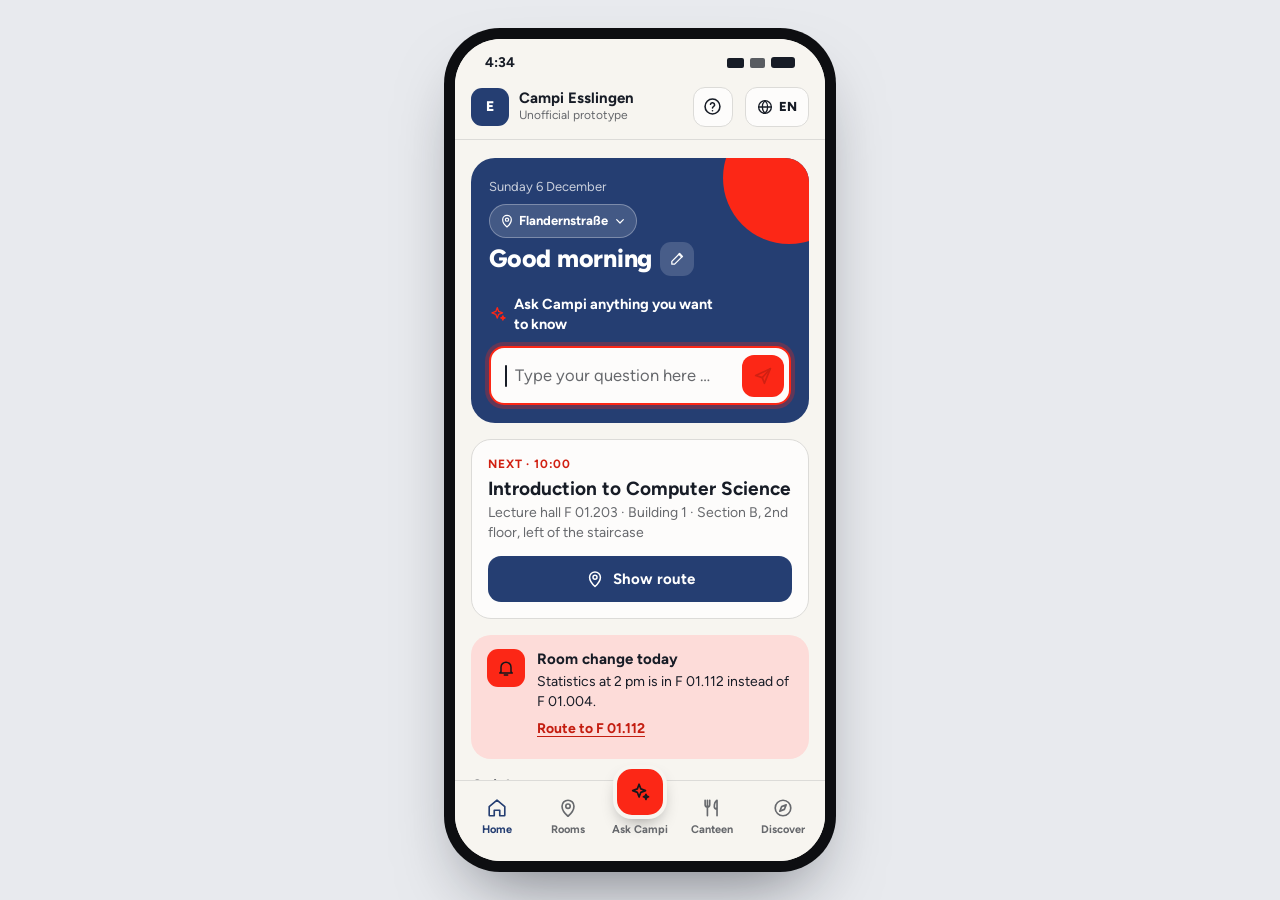
==== commit b5c09158: "Add files via upload" ====
--- a/index.html
+++ b/index.html
@@ -1,62 +1,4308 @@
 <!doctype html>
 <html lang="de">
 <head>
-  <meta charset="utf-8">
-  <meta name="viewport" content="width=device-width, initial-scale=1, viewport-fit=cover">
-  <title>Teamplaner</title>
-  <meta name="description" content="Teams, Events, Schichten und Aufgaben gemeinsam planen.">
-  <meta name="theme-color" content="#fff7f0">
-  <meta name="apple-mobile-web-app-capable" content="yes">
-  <meta name="mobile-web-app-capable" content="yes">
-  <meta name="apple-mobile-web-app-title" content="Teamplaner">
-  <meta name="application-name" content="Teamplaner">
-  <link rel="icon" href="img/icon.svg" type="image/svg+xml">
-  <link rel="apple-touch-icon" href="img/apple-touch-icon.png">
-  <link rel="manifest" id="tp-manifest" href="manifest.webmanifest">
-  <link rel="stylesheet" href="css/app.css">
-  <script>
-    /* Hell/Dunkel sofort setzen, damit nichts aufblitzt */
-    try { document.documentElement.dataset.theme = localStorage.getItem('tp.theme') || 'system'; }
-    catch (e) { document.documentElement.dataset.theme = 'system'; }
-  </script>
-  <script src="config.js"></script>
-  <script>
-    /* App-Name aus config.js überall einsetzen: Browser-Tab, Startbildschirm-Verknüpfung (Android & iPhone) */
-    (function () {
-      var c = window.TP_CONFIG || {};
-      var name = (c.appName || 'Teamplaner').trim();
-      var short = (c.appShortName || name).trim();
-      document.title = name;
-      function meta(n, v) {
-        var m = document.querySelector('meta[name="' + n + '"]');
-        if (!m) { m = document.createElement('meta'); m.name = n; document.head.appendChild(m); }
-        m.content = v;
-      }
-      meta('apple-mobile-web-app-title', short);
-      meta('application-name', short);
-      try {
-        var base = new URL('./', location.href).href;
-        var abs = function (p) { return new URL(p, base).href; };
-        var manifest = {
-          id: base, name: name, short_name: short,
-          start_url: base, scope: base,
-          display: 'standalone', background_color: '#fff7f0', theme_color: '#7c5cff',
-          icons: [
-            { src: abs('img/icon-192.png'), sizes: '192x192', type: 'image/png', purpose: 'any' },
-            { src: abs('img/icon-512.png'), sizes: '512x512', type: 'image/png', purpose: 'any maskable' },
-            { src: abs('img/icon.svg'), sizes: 'any', type: 'image/svg+xml', purpose: 'any' }
-          ]
-        };
-        document.getElementById('tp-manifest').href =
-          'data:application/manifest+json;charset=utf-8,' + encodeURIComponent(JSON.stringify(manifest));
-      } catch (e) { /* dann gilt manifest.webmanifest */ }
-    })();
-  </script>
-  <script src="js/vendor/supabase.js"></script>
-  <script type="module" src="js/app.js"></script>
+<meta charset="utf-8">
+<meta name="viewport" content="width=device-width,initial-scale=1,viewport-fit=cover">
+<meta name="robots" content="noindex">
+<title>Campi · Campus-App (Prototyp)</title>
+<meta name="theme-color" content="#253E72">
+<link rel="manifest" href="manifest.webmanifest">
+<link rel="icon" href="icon-192.png" type="image/png">
+<link rel="apple-touch-icon" href="apple-touch-icon.png">
+<meta name="apple-mobile-web-app-capable" content="yes">
+<meta name="apple-mobile-web-app-title" content="Campi">
+<!-- Zugangsdaten und Einstellungen stehen in config.js -->
+<script src="config.js"></script>
+<!-- Branding der App: Name, Stadt, Logo und die drei Farben -->
+<script type="application/json" id="branding-data">{"name":"Campi Esslingen","city":"Esslingen","logo":null,"primary":"#253E72","accent":"#FC2716","background":"#F7F5F0","savedAt":"2026-10-15T12:00:00.000Z"}</script>
+<style>:root{color-scheme:light;box-sizing:border-box;padding-top:env(safe-area-inset-top,0px);padding-bottom:env(safe-area-inset-bottom,0px)}html{scroll-padding-top:env(safe-area-inset-top,0px)}body{margin:0;padding:0;font:14px -apple-system,BlinkMacSystemFont,sans-serif;background:#fff;color:#000}img{max-width:100%}[hidden]:not([hidden=until-found i]){display:none!important}</style>
+<!-- Schrift Figtree, lokal eingebettet (SIL Open Font License 1.1), damit keine Verbindung zu Google Fonts entsteht -->
+<style>@font-face{font-family:'Figtree';font-style:normal;font-display:swap;font-weight:300 900;src:url([data-uri]) format('woff2');unicode-range:U+0100-02BA,U+02BD-02C5,U+02C7-02CC,U+02CE-02D7,U+02DD-02FF,U+0304,U+0308,U+0329,U+1D00-1DBF,U+1E00-1E9F,U+1EF2-1EFF,U+2020,U+20A0-20AB,U+20AD-20C0,U+2113,U+2C60-2C7F,U+A720-A7FF}
+@font-face{font-family:'Figtree';font-style:normal;font-display:swap;font-weight:300 900;src:url([data-uri]) format('woff2');unicode-range:U+0000-00FF,U+0131,U+0152-0153,U+02BB-02BC,U+02C6,U+02DA,U+02DC,U+0304,U+0308,U+0329,U+2000-206F,U+20AC,U+2122,U+2191,U+2193,U+2212,U+2215,U+FEFF,U+FFFD}</style>
+<style id="app-css">
+/* Two views on one page: the plain link shows only the app; the link ending in #einstellungen opens the university settings (branding + question radar). App colors come from the three brand colors. */
+:root{
+  --page-bg:#E8EAEE;
+  --page-surface:#FFFFFF;
+  --page-field:#F4F5F7;
+  --page-fg:#15171C;
+  --page-muted:#596070;
+  --page-line:#D5D9E0;
+  --focus:#2F6FEB;
+  --danger:#C23A2B;
+  --device:#0D0E11;
+  --font:'Figtree', system-ui, -apple-system, 'Segoe UI', Roboto, Arial, sans-serif;
+}
+@media (prefers-color-scheme: dark){
+  :root:not([data-theme="light"]){
+    --page-bg:#0E1013;--page-surface:#181B20;--page-field:#21252C;--page-fg:#ECEEF2;--page-muted:#A3AAB8;--page-line:#2C313A;--focus:#7AA7FF;--danger:#FF8A7A;--device:#000000;color-scheme:dark;
+  }
+}
+:root[data-theme="dark"]{
+  --page-bg:#0E1013;--page-surface:#181B20;--page-field:#21252C;--page-fg:#ECEEF2;--page-muted:#A3AAB8;--page-line:#2C313A;--focus:#7AA7FF;--danger:#FF8A7A;--device:#000000;color-scheme:dark;
+}
+html{box-sizing:border-box;height:100%}
+*,*::before,*::after{box-sizing:inherit}
+body{height:100%;background:var(--page-bg);color:var(--page-fg);font-family:var(--font);font-size:16px;line-height:1.4;-webkit-font-smoothing:antialiased;-webkit-tap-highlight-color:transparent}
+h1,h2,h3,p{margin:0}
+h1,h2,h3{text-wrap:balance}
+button{font:inherit;cursor:pointer}
+a{color:inherit}
+:focus-visible{outline:3px solid var(--focus);outline-offset:2px}
+.sr-only{position:absolute!important;width:1px;height:1px;overflow:hidden;clip:rect(0 0 0 0);white-space:nowrap;border:0;padding:0;margin:-1px}
+.ic{width:22px;height:22px;fill:none;stroke:currentColor;stroke-width:1.8;stroke-linecap:round;stroke-linejoin:round;flex:none}
+#root{min-height:100%}
+
+/* ---------- phone frame (default) ---------- */
+.device{width:392px;max-width:100%;height:min(844px, calc(100vh - 56px));min-height:560px;flex:none;padding:11px;border-radius:56px;background:var(--device);box-shadow:0 34px 70px -28px rgba(12,16,28,.55)}
+.device .app{border-radius:46px}
+.statusbar{display:flex;justify-content:space-between;align-items:center;padding:14px 30px 2px;font-size:14px;font-weight:700;background:var(--a-bg);color:var(--a-fg);flex:none}
+.statusbar .sb-icons{display:flex;gap:6px;align-items:center}
+.statusbar .sb-icons i{display:block;background:currentColor;border-radius:2px}
+.device .tabbar{padding-bottom:20px}
+
+/* ---------- app-only view ---------- */
+.stage{min-height:100%;display:flex;align-items:center;justify-content:center;padding-block:28px;padding-left:max(28px, env(safe-area-inset-left,0px));padding-right:max(28px, env(safe-area-inset-right,0px))}
+@media (max-width:959.98px){
+  html[data-mode="app"], html[data-mode="app"] body{overflow:hidden}
+  html[data-mode="app"] body{background:var(--a-page, var(--page-bg))}
+  html[data-mode="app"] #root{height:100%}
+  .stage{height:100%;padding:0;display:block}
+  .stage .device{width:100%;max-width:560px;height:100%;min-height:0;margin-inline:auto;padding:0;border-radius:0;background:none;box-shadow:none}
+  .stage .device .app{border-radius:0}
+  .stage .statusbar{display:none}
+  .stage .device .tabbar{padding-bottom:8px}
+}
+
+/* ---------- app shell (colors set from branding) ---------- */
+.app{
+  --a-primary:#14213D;--a-on-primary:#FFFFFF;--a-primary-ink:#14213D;--a-primary-soft:#E5E7EC;--a-primary-on-soft:#14213D;
+  --a-accent:#E8572A;--a-on-accent:#15171C;--a-accent-ink:#A9401C;--a-accent-soft:#FBE4DA;--a-accent-on-soft:#963A19;
+  --a-bg:#F7F5F0;--a-surface:#FDFCFA;--a-surface-2:#EEECE7;--a-fg:#171A22;--a-muted:#5A5F6A;--a-line:#E2DED6;--a-hero-muted:#C9CDD6;
+  display:flex;flex-direction:column;height:100%;overflow:hidden;position:relative;background:var(--a-bg);color:var(--a-fg);font-family:var(--font)
+}
+.appbar{flex:none;display:flex;align-items:center;gap:12px;padding:12px max(16px, env(safe-area-inset-right,0px)) 12px max(16px, env(safe-area-inset-left,0px));background:var(--a-bg);border-bottom:1px solid var(--a-line)}
+.brand{display:flex;align-items:center;gap:10px;min-width:0;flex:1;-webkit-user-select:none;user-select:none;-webkit-touch-callout:none}
+.logo{display:flex;align-items:center;height:38px;flex:none}
+.logo img{height:38px;width:auto;max-width:140px;object-fit:contain;display:block;-webkit-user-drag:none}
+.logo.plate{background:#FFFFFF;border-radius:10px;padding:4px 8px}
+.logo.plate img{height:30px}
+.logo.mono{width:38px;border-radius:11px;background:var(--a-primary);color:var(--a-on-primary);justify-content:center;font-weight:800;font-size:14px;letter-spacing:.03em}
+.brand-txt{display:flex;flex-direction:column;min-width:0}
+.brand-name{font-weight:700;font-size:15px;line-height:1.2;white-space:nowrap;overflow:hidden;text-overflow:ellipsis}
+.brand-sub{font-size:12px;color:var(--a-muted)}
+.screen{flex:1;min-height:0;overflow-y:auto;overscroll-behavior:contain;-webkit-overflow-scrolling:touch}
+.screen.is-chat{overflow:hidden;display:flex;flex-direction:column}
+.pad{padding:18px max(16px, env(safe-area-inset-right,0px)) 28px max(16px, env(safe-area-inset-left,0px))}
+.stack{display:flex;flex-direction:column;gap:16px}
+.muted{color:var(--a-muted)}
+.screen-head{display:flex;flex-direction:column;gap:4px}
+.screen-head h1{font-size:26px;font-weight:800;letter-spacing:-.01em;line-height:1.15}
+.screen-head p{font-size:14px}
+
+/* start */
+.hero{position:relative;overflow:hidden;background:var(--a-primary);color:var(--a-on-primary);border-radius:24px;padding:20px 18px 18px;display:flex;flex-direction:column;gap:4px}
+.hero::after{content:"";position:absolute;right:-46px;top:-46px;width:132px;height:132px;border-radius:50%;background:var(--a-accent)}
+.hero > *{position:relative;z-index:1}
+.hero-date{font-size:13px;color:var(--a-hero-muted);padding-right:70px}
+.hero-title{font-size:25px;font-weight:800;line-height:1.15;letter-spacing:-.01em;padding-right:70px;margin-bottom:12px}
+.ask{display:flex;align-items:center;gap:8px;background:var(--a-surface);color:var(--a-fg);border-radius:15px;padding:5px 5px 5px 12px}
+.ask .ic{color:var(--a-accent-ink)}
+.ask input{flex:1;min-width:0;border:0;background:transparent;font:inherit;font-size:16px;color:var(--a-fg);padding:9px 0;outline:none}
+.ask input::placeholder,.composer input::placeholder,.search input::placeholder{color:var(--a-muted);opacity:1}
+.ask button{width:42px;height:42px;border-radius:12px;border:0;background:var(--a-accent);color:var(--a-on-accent);display:grid;place-items:center;flex:none}
+.card{background:var(--a-surface);border:1px solid var(--a-line);border-radius:20px;padding:16px}
+.label{font-size:12px;font-weight:700;letter-spacing:.07em;text-transform:uppercase;color:var(--a-accent-ink)}
+.card h2{font-size:19px;font-weight:700;line-height:1.25;margin-top:4px}
+.card .sub{font-size:14px;color:var(--a-muted);margin-top:2px}
+.btn{display:inline-flex;align-items:center;justify-content:center;gap:8px;min-height:46px;padding:0 16px;border-radius:13px;border:0;font-weight:700;font-size:15px}
+.btn .ic{width:20px;height:20px}
+.btn-primary{background:var(--a-primary);color:var(--a-on-primary)}
+.btn-block{width:100%;margin-top:14px}
+.notice{display:flex;gap:12px;align-items:flex-start;background:var(--a-accent-soft);color:var(--a-fg);border-radius:20px;padding:14px 16px}
+.notice-ico{width:38px;height:38px;border-radius:11px;background:var(--a-accent);color:var(--a-on-accent);display:grid;place-items:center;flex:none}
+.notice-ico .ic{width:20px;height:20px}
+.notice strong{display:block;font-size:15px}
+.notice p{font-size:14px;margin-top:2px}
+.link{background:none;border:0;padding:0;min-height:34px;font-weight:700;font-size:14px;color:var(--a-primary-ink);text-decoration:underline;text-underline-offset:3px;display:inline-flex;align-items:center}
+.notice .link{color:var(--a-accent-on-soft)}
+.sec-head{display:flex;align-items:center;justify-content:space-between;gap:12px;margin-bottom:8px}
+.sec-head h3{font-size:16px;font-weight:700}
+.tiles{display:grid;grid-template-columns:1fr 1fr;gap:10px}
+.tile{display:flex;flex-direction:column;align-items:flex-start;gap:10px;padding:14px;border-radius:18px;background:var(--a-surface);border:1px solid var(--a-line);text-align:left;color:var(--a-fg);min-height:108px}
+.tico{width:40px;height:40px;border-radius:12px;background:var(--a-primary-soft);color:var(--a-primary-on-soft);display:grid;place-items:center}
+.tile b{font-size:15px;line-height:1.2}
+.tile .tsub{font-size:13px;color:var(--a-muted);margin-top:2px;display:block}
+.rows{display:flex;flex-direction:column}
+.row{display:flex;gap:12px;align-items:center;justify-content:space-between;padding:11px 0;border-top:1px solid var(--a-line)}
+.row:first-child{border-top:0;padding-top:2px}
+.row .rt{min-width:0}
+.row .rt b{display:block;font-size:15px;font-weight:600;line-height:1.3}
+.row .rt span{display:block;font-size:13px;color:var(--a-muted)}
+.row .rv{font-weight:700;font-variant-numeric:tabular-nums;white-space:nowrap}
+.datebox{width:46px;flex:none;border-radius:12px;background:var(--a-primary-soft);color:var(--a-primary-on-soft);text-align:center;padding:6px 0;line-height:1.1}
+.datebox b{display:block;font-size:16px}
+.datebox span{font-size:11px;font-weight:700;text-transform:uppercase}
+.foot-note{font-size:12px;color:var(--a-muted);text-align:center}
+
+/* chips, search */
+.chips{display:flex;gap:8px;overflow-x:auto;scrollbar-width:none;padding-bottom:2px;margin-inline:-2px;padding-inline:2px}
+.chips::-webkit-scrollbar,.suggest::-webkit-scrollbar{display:none}
+.chip{flex:none;border:1px solid var(--a-line);background:var(--a-surface);color:var(--a-fg);border-radius:999px;padding:8px 14px;font-size:14px;font-weight:600;min-height:40px;display:inline-flex;align-items:center;gap:6px}
+.chip .ic{width:17px;height:17px}
+.chip[aria-pressed="true"]{background:var(--a-primary);color:var(--a-on-primary);border-color:var(--a-primary)}
+.search{display:flex;align-items:center;gap:10px;background:var(--a-surface);border:1px solid var(--a-line);border-radius:15px;padding:0 12px;color:var(--a-muted)}
+.search input{flex:1;min-width:0;border:0;background:transparent;font:inherit;font-size:16px;color:var(--a-fg);padding:13px 0;outline:none}
+.results{display:flex;flex-direction:column;background:var(--a-surface);border:1px solid var(--a-line);border-radius:15px;overflow:hidden}
+.result{display:flex;justify-content:space-between;align-items:center;gap:12px;padding:12px 14px;background:none;border:0;border-top:1px solid var(--a-line);color:var(--a-fg);text-align:left}
+.result:first-child{border-top:0}
+.result span{font-size:13px;color:var(--a-muted)}
+.empty{font-size:14px;color:var(--a-muted);padding:14px}
+
+/* rooms */
+.room-top{display:flex;justify-content:space-between;gap:12px;align-items:flex-start}
+.pill{display:inline-flex;align-items:center;gap:5px;border-radius:999px;padding:6px 10px;font-size:13px;font-weight:700;background:var(--a-accent-soft);color:var(--a-accent-on-soft);white-space:nowrap}
+.pill .ic{width:16px;height:16px}
+.route-opts{display:flex;align-items:center;gap:10px;margin-top:12px;min-width:0}
+.ro-label{font-size:12px;font-weight:700;letter-spacing:.06em;text-transform:uppercase;color:var(--a-muted);width:40px;flex:none}
+.route-opts .chips{flex:1;min-width:0;flex-wrap:wrap;overflow:visible}
+.chip-sm{min-height:34px;padding:5px 11px;font-size:13px}
+.map-wrap{position:relative;margin:14px -16px 0;border-top:1px solid var(--a-line);border-bottom:1px solid var(--a-line);background:#E9EAEC}
+.map{width:100%;max-width:100%;height:auto;display:block}
+.map-zoom{position:absolute;right:10px;bottom:10px;width:40px;height:40px;border-radius:12px;border:0;background:var(--a-surface);color:var(--a-fg);display:grid;place-items:center;box-shadow:0 4px 14px -4px rgba(0,0,0,.35)}
+.map-zoom .ic{width:20px;height:20px}
+.route{stroke-dasharray:7 7;animation:dash 1.1s linear infinite}
+@keyframes dash{to{stroke-dashoffset:-28}}
+.map-overlay{position:absolute;inset:0;z-index:20;display:flex;flex-direction:column;background:var(--a-bg)}
+.mo-head{flex:none;display:flex;align-items:center;justify-content:space-between;gap:12px;padding:12px max(16px, env(safe-area-inset-right,0px)) 12px max(16px, env(safe-area-inset-left,0px));border-bottom:1px solid var(--a-line)}
+.mo-head b{display:block;font-size:16px}
+.mo-head span{display:block;font-size:13px;color:var(--a-muted)}
+.mo-close{width:42px;height:42px;border-radius:13px;border:0;background:var(--a-surface-2);color:var(--a-fg);display:grid;place-items:center;flex:none}
+.mo-scroll{flex:1;min-height:0;overflow:auto;overscroll-behavior:contain;background:#E9EAEC;-webkit-overflow-scrolling:touch}
+.mo-inner{width:760px;max-width:none}
+.map-big{width:760px;max-width:none}
+.steps{margin:14px 0 0;padding:0;list-style:none;counter-reset:s;display:flex;flex-direction:column;gap:10px}
+.steps li{display:flex;gap:12px;align-items:flex-start;font-size:15px;line-height:1.35}
+.steps li::before{counter-increment:s;content:counter(s);width:26px;height:26px;border-radius:50%;background:var(--a-primary);color:var(--a-on-primary);display:grid;place-items:center;font-size:13px;font-weight:700;flex:none}
+.note-line{display:flex;gap:8px;align-items:flex-start;font-size:14px;color:var(--a-muted);margin-top:12px}
+.note-line .ic{width:18px;height:18px;margin-top:1px}
+.src{display:flex;align-items:center;gap:6px;font-size:13px;color:var(--a-muted)}
+.src .ic{width:16px;height:16px}
+
+/* mensa */
+.days{display:grid;grid-template-columns:repeat(5,1fr);gap:6px}
+.day{display:flex;flex-direction:column;align-items:center;gap:1px;padding:8px 0;border-radius:13px;border:1px solid var(--a-line);background:var(--a-surface);color:var(--a-fg)}
+.day b{font-size:15px}
+.day span{font-size:12px;color:var(--a-muted);font-variant-numeric:tabular-nums}
+.day[aria-selected="true"]{background:var(--a-primary);color:var(--a-on-primary);border-color:var(--a-primary)}
+.day[aria-selected="true"] span{color:var(--a-on-primary)}
+.dishes{display:flex;flex-direction:column;gap:10px}
+.dish{display:flex;gap:12px;justify-content:space-between;align-items:flex-start}
+.dish h3{font-size:16px;font-weight:700;line-height:1.3}
+.tags{display:flex;flex-wrap:wrap;gap:6px;margin-top:8px}
+.tag{font-size:12px;font-weight:700;border-radius:8px;padding:4px 8px;background:var(--a-surface-2);color:var(--a-fg);display:inline-flex;align-items:center;gap:4px}
+.tag .ic{width:14px;height:14px}
+.tag.veg{background:var(--a-accent-soft);color:var(--a-accent-on-soft)}
+.price{text-align:right;white-space:nowrap;flex:none}
+.price b{font-size:18px;font-variant-numeric:tabular-nums}
+.price span{display:block;font-size:12px;color:var(--a-muted)}
+.allergen{font-size:13px;color:var(--a-muted);margin-top:8px}
+
+/* chat */
+.chat-head{flex:none;display:flex;align-items:center;gap:8px;padding:9px max(16px, env(safe-area-inset-right,0px)) 9px max(16px, env(safe-area-inset-left,0px));border-bottom:1px solid var(--a-line);font-size:13px;color:var(--a-muted)}
+.chat-head .ic{width:17px;height:17px;color:var(--a-accent-ink)}
+.chat-log{flex:1;min-height:0;overflow-y:auto;overscroll-behavior:contain;padding:16px max(16px, env(safe-area-inset-right,0px)) 10px max(16px, env(safe-area-inset-left,0px));display:flex;flex-direction:column;gap:12px}
+.msg{display:flex;gap:8px;max-width:90%}
+.msg.me{align-self:flex-end}
+.msg.me p{background:var(--a-primary);color:var(--a-on-primary);padding:10px 14px;border-radius:18px 18px 5px 18px;font-size:15px;line-height:1.4;overflow-wrap:anywhere}
+.avatar{width:30px;height:30px;border-radius:10px;background:var(--a-accent);color:var(--a-on-accent);display:grid;place-items:center;flex:none;margin-top:2px}
+.avatar .ic{width:18px;height:18px}
+.bubble{min-width:0;background:var(--a-surface);border:1px solid var(--a-line);border-radius:18px 18px 18px 5px;padding:10px 14px;display:flex;flex-direction:column;gap:8px;align-items:flex-start;font-size:15px;line-height:1.45}
+.bubble p{overflow-wrap:anywhere}
+.msg.unsure .bubble{border-style:dashed;border-color:var(--a-accent-ink)}
+.tag-unsure{font-size:12px;font-weight:700;color:var(--a-accent-ink);display:inline-flex;gap:5px;align-items:center}
+.tag-unsure .ic{width:15px;height:15px}
+.src-chip{display:inline-flex;align-items:center;gap:6px;font-size:12.5px;font-weight:600;color:var(--a-primary-on-soft);background:var(--a-primary-soft);border-radius:8px;padding:4px 8px}
+.src-chip .ic{width:15px;height:15px}
+.act-btn{border:0;background:var(--a-primary);color:var(--a-on-primary);border-radius:11px;padding:9px 12px;font-size:14px;font-weight:700;display:inline-flex;gap:6px;align-items:center;min-height:40px}
+.act-btn .ic{width:17px;height:17px}
+.typing{display:inline-flex;gap:5px;padding:4px 2px}
+.typing span{width:7px;height:7px;border-radius:50%;background:var(--a-muted);animation:blink 1.1s infinite}
+.typing span:nth-child(2){animation-delay:.18s}
+.typing span:nth-child(3){animation-delay:.36s}
+@keyframes blink{0%,80%,100%{opacity:.25}40%{opacity:1}}
+.suggest{flex:none;display:flex;gap:8px;overflow-x:auto;scrollbar-width:none;padding:6px max(16px, env(safe-area-inset-right,0px)) 8px max(16px, env(safe-area-inset-left,0px))}
+.suggest .chip{font-size:13.5px}
+.composer{flex:none;display:flex;gap:8px;padding:8px max(12px, env(safe-area-inset-right,0px)) 10px max(12px, env(safe-area-inset-left,0px));border-top:1px solid var(--a-line);background:var(--a-bg)}
+.composer input{flex:1;min-width:0;border:1px solid var(--a-line);background:var(--a-surface);border-radius:15px;padding:12px 14px;font:inherit;font-size:16px;color:var(--a-fg)}
+.send{width:50px;border-radius:15px;border:0;background:var(--a-accent);color:var(--a-on-accent);display:grid;place-items:center;flex:none}
+
+/* discover */
+.seg{display:grid;grid-template-columns:1fr 1fr;background:var(--a-surface-2);border-radius:15px;padding:4px;gap:4px}
+.seg button{border:0;background:none;border-radius:11px;padding:10px;font-weight:700;color:var(--a-muted);min-height:42px}
+.seg button[aria-selected="true"]{background:var(--a-surface);color:var(--a-fg);box-shadow:0 1px 3px rgba(0,0,0,.14)}
+.place{display:flex;gap:12px;align-items:flex-start}
+.place .tico{flex:none}
+.place b{font-size:15px;display:block}
+.place p{font-size:14px;color:var(--a-muted)}
+.contact-btn{flex:none}
+
+/* tab bar */
+.tabbar{flex:none;display:grid;grid-template-columns:repeat(5,1fr);align-items:end;background:var(--a-bg);border-top:1px solid var(--a-line);padding:6px max(6px, env(safe-area-inset-right,0px)) 8px max(6px, env(safe-area-inset-left,0px))}
+.tab{display:flex;flex-direction:column;align-items:center;gap:3px;background:none;border:0;font-size:11px;font-weight:700;color:var(--a-muted);padding:4px 0;min-height:50px;justify-content:flex-end}
+.tab[aria-current="page"]{color:var(--a-primary-ink)}
+.tab-ai .ai-ico{width:54px;height:54px;border-radius:19px;background:var(--a-accent);color:var(--a-on-accent);display:grid;place-items:center;margin-top:-26px;border:4px solid var(--a-bg);box-shadow:0 8px 18px -8px rgba(0,0,0,.45)}
+.tab-ai[aria-current="page"] .ai-ico{background:var(--a-primary);color:var(--a-on-primary)}
+
+/* ---------- settings view (Hochschul-Bereich) ---------- */
+.admin{max-width:1120px;margin-inline:auto;padding-block:24px 48px;padding-left:max(16px, env(safe-area-inset-left,0px));padding-right:max(16px, env(safe-area-inset-right,0px));display:flex;flex-direction:column;gap:20px;font-size:15px;line-height:1.45}
+.admin-top{display:flex;align-items:center;justify-content:space-between;gap:16px;flex-wrap:wrap}
+.admin-brand{display:flex;align-items:center;gap:14px;min-width:0}
+.mark{width:48px;height:48px;border-radius:14px;flex:none;display:grid;place-items:center;font-weight:800;font-size:16px;background:var(--brand-btn,#14213D);color:var(--brand-btn-fg,#FFFFFF);overflow:hidden}
+.mark.img{background:#FFFFFF;border:1px solid var(--page-line);padding:4px}
+.mark img{max-width:100%;max-height:100%;object-fit:contain;display:block}
+.admin-brand h1{font-size:26px;font-weight:800;letter-spacing:-.015em;line-height:1.15}
+.eyebrow{font-size:12px;font-weight:700;letter-spacing:.08em;text-transform:uppercase;color:var(--page-muted)}
+.btn-p{display:inline-flex;align-items:center;justify-content:center;gap:8px;min-height:44px;padding:0 16px;border-radius:12px;border:1px solid var(--page-line);background:var(--page-surface);color:var(--page-fg);font-weight:700;font-size:14px;cursor:pointer;text-decoration:none}
+.btn-p .ic{width:18px;height:18px}
+.seg-p{display:inline-flex;gap:4px;padding:4px;background:var(--page-field);border:1px solid var(--page-line);border-radius:14px;align-self:flex-start;max-width:100%}
+.seg-p button{border:0;background:none;border-radius:10px;padding:8px 16px;font-weight:700;font-size:14px;color:var(--page-muted);min-height:40px;display:inline-flex;align-items:center;gap:6px}
+.seg-p button .ic{width:18px;height:18px}
+.seg-p button[aria-selected="true"]{background:var(--page-surface);color:var(--page-fg);box-shadow:0 1px 3px rgba(0,0,0,.15)}
+.intro-p{color:var(--page-muted);max-width:62ch}
+.admin-grid{display:grid;grid-template-columns:minmax(0,1fr);gap:28px;align-items:start}
+.admin-preview{min-width:0;width:100%}
+.admin-form{display:flex;flex-direction:column;gap:16px;min-width:0}
+.card-p{background:var(--page-surface);border:1px solid var(--page-line);border-radius:20px;padding:22px}
+.card-p h2{font-size:18px;font-weight:800;margin-bottom:4px}
+.card-p > p.hint{margin-bottom:14px}
+.field{display:flex;flex-direction:column;gap:8px}
+.field + .field{margin-top:20px}
+.flabel{font-size:13px;font-weight:700}
+.tinput{font:inherit;font-size:16px;padding:11px 12px;border-radius:12px;border:1px solid var(--page-line);background:var(--page-field);color:var(--page-fg);width:100%}
+.drop{display:flex;gap:14px;align-items:center;padding:12px;border:1.5px dashed var(--page-line);border-radius:16px;flex-wrap:wrap}
+.drop.over{border-color:var(--focus);background:var(--page-field)}
+.drop-prev{width:88px;height:64px;border-radius:12px;background:var(--page-field);display:grid;place-items:center;overflow:hidden;flex:none;font-size:12px;color:var(--page-muted);text-align:center}
+.drop-prev img{max-width:78px;max-height:54px;object-fit:contain;display:block}
+.drop-actions{display:flex;align-items:center;gap:6px 14px;flex-wrap:wrap;min-width:0}
+.hint{font-size:12.5px;color:var(--page-muted)}
+.color-row{display:grid;grid-template-columns:48px minmax(0,1fr) 108px;gap:12px;align-items:center;padding:10px 0;border-top:1px solid var(--page-line)}
+.color-row:first-of-type{border-top:0;padding-top:0}
+.color-row input[type="color"]{width:48px;height:48px;border:1px solid var(--page-line);border-radius:13px;padding:3px;background:var(--page-field);cursor:pointer}
+.color-row input[type="color"]::-webkit-color-swatch-wrapper{padding:0}
+.color-row input[type="color"]::-webkit-color-swatch{border:0;border-radius:9px}
+.color-row input[type="color"]::-moz-color-swatch{border:0;border-radius:9px}
+.ctxt label{display:block;font-weight:700;font-size:14px}
+.ctxt span{display:block;font-size:12.5px;color:var(--page-muted);line-height:1.3}
+.hex{font:inherit;font-size:16px;font-variant-numeric:tabular-nums;text-transform:uppercase;padding:10px;border-radius:10px;border:1px solid var(--page-line);background:var(--page-field);color:var(--page-fg);width:100%}
+.hex[aria-invalid="true"]{border-color:var(--danger)}
+.presets{display:grid;grid-template-columns:repeat(auto-fill, minmax(150px, 1fr));gap:8px}
+.preset{display:flex;align-items:center;gap:10px;padding:10px;border-radius:12px;border:1px solid var(--page-line);background:var(--page-field);font-size:14px;font-weight:600;color:var(--page-fg);text-align:left;min-height:46px}
+.dots{display:flex;flex:none}
+.dots i{width:17px;height:17px;border-radius:50%;box-shadow:0 0 0 2px var(--page-field)}
+.dots i + i{margin-left:-5px}
+.save-bar{display:flex;align-items:center;justify-content:space-between;gap:12px;flex-wrap:wrap;background:var(--page-surface);border:1px solid var(--page-line);border-radius:18px;padding:14px 16px}
+.save-state{display:flex;align-items:center;gap:8px;font-size:14px;font-weight:700;min-width:0}
+.save-state::before{content:"";width:9px;height:9px;border-radius:50%;background:var(--page-muted);flex:none}
+.save-state.dirty::before{background:var(--focus)}
+.save-state.local::before{background:#D99A00}
+.save-actions{display:flex;gap:8px;flex-wrap:wrap}
+.btn-brand{display:inline-flex;align-items:center;justify-content:center;gap:8px;min-height:44px;padding:0 18px;border-radius:12px;border:0;background:var(--brand-btn,#14213D);color:var(--brand-btn-fg,#FFFFFF);font-weight:800;font-size:15px}
+.btn-brand[disabled]{opacity:.55;cursor:not-allowed}
+.btn-brand .ic{width:18px;height:18px}
+.btn-ghost{background:none;border:0;color:var(--page-muted);font-weight:700;font-size:14px;padding:8px 4px;text-decoration:underline;text-underline-offset:3px;min-height:40px}
+.btn-ghost[disabled]{opacity:.5;cursor:not-allowed}
+.status{font-size:13px;color:var(--page-muted);flex-basis:100%}
+.status.error{color:var(--danger);font-weight:600}
+.admin-preview{display:flex;flex-direction:column;align-items:center;gap:10px}
+.admin-preview .hint{text-align:center}
+.mobile-switch{display:none}
+.toast{position:fixed;left:50%;bottom:calc(20px + env(safe-area-inset-bottom,0px));transform:translateX(-50%);background:var(--page-fg);color:var(--page-bg);padding:12px 18px;border-radius:12px;font-weight:700;font-size:14px;z-index:40;max-width:calc(100% - 32px);box-shadow:0 10px 30px rgba(0,0,0,.25)}
+@media (min-width:960px){
+  .admin-grid{grid-template-columns:minmax(0,1fr) 392px}
+  .admin-preview{position:sticky;top:24px}
+}
+@media (max-width:959.98px){
+  .mobile-switch{display:inline-flex}
+  .admin-grid[data-view="form"] .admin-preview{display:none}
+  .admin-grid[data-view="preview"] .admin-form{display:none}
+  .admin-preview .device{height:min(760px, calc(100vh - 210px))}
+  .save-bar{position:sticky;bottom:calc(12px + env(safe-area-inset-bottom,0px));box-shadow:0 10px 30px -12px rgba(0,0,0,.3)}
+  .color-row{grid-template-columns:48px minmax(0,1fr) 96px}
+}
+/* radar (settings view) */
+.kpis-p{display:grid;grid-template-columns:repeat(auto-fit, minmax(170px, 1fr));gap:12px}
+.kpi-p{background:var(--page-surface);border:1px solid var(--page-line);border-radius:18px;padding:16px}
+.kpi-p b{display:block;font-size:30px;font-weight:800;font-variant-numeric:tabular-nums;line-height:1.1}
+.kpi-p span{font-size:13px;color:var(--page-muted)}
+.radar-grid{display:grid;gap:16px}
+@media (min-width:860px){ .radar-grid{grid-template-columns:1fr 1fr} }
+.bars{display:flex;flex-direction:column;gap:12px;margin-top:14px}
+.bar-top{display:flex;justify-content:space-between;gap:10px;font-size:14px;font-weight:600}
+.bar-top span{font-variant-numeric:tabular-nums}
+.bar{height:10px;border-radius:6px;background:var(--page-field);overflow:hidden;margin-top:6px}
+.bar i{display:block;height:100%;background:var(--page-muted);border-radius:6px}
+.bar.lead i{background:var(--brand-btn,#14213D)}
+.rows-p{display:flex;flex-direction:column;margin-top:10px}
+.row-p{display:flex;gap:12px;align-items:center;justify-content:space-between;padding:11px 0;border-top:1px solid var(--page-line)}
+.row-p:first-child{border-top:0}
+.row-p .rt{min-width:0}
+.row-p .rt b{display:block;font-size:15px;font-weight:600;line-height:1.3;overflow-wrap:anywhere}
+.row-p .rt span{display:block;font-size:13px;color:var(--page-muted)}
+.row-p .rv{font-weight:700;font-variant-numeric:tabular-nums;white-space:nowrap}
+.flag{display:inline-flex;align-items:center;gap:5px;font-size:13px;font-weight:700;white-space:nowrap;border-radius:999px;padding:4px 10px;background:var(--page-field)}
+.flag .ic{width:15px;height:15px}
+.flag.no{color:var(--danger)}
+
+/* ---------- App-Test (Studien-Modus) ---------- */
+.st-bar{flex:none;display:flex;align-items:center;gap:12px;padding:10px max(14px, env(safe-area-inset-right,0px)) 10px max(14px, env(safe-area-inset-left,0px));background:var(--a-primary);color:var(--a-on-primary)}
+.st-txt{flex:1;min-width:0}
+.st-txt b{display:block;font-size:11px;font-weight:800;letter-spacing:.08em;text-transform:uppercase;color:var(--a-hero-muted)}
+.st-txt p{font-size:14px;font-weight:700;line-height:1.3;margin-top:1px;font-variant-numeric:tabular-nums}
+.st-bar button{flex:none;min-height:40px;padding:0 14px;border-radius:11px;border:0;background:var(--a-accent);color:var(--a-on-accent);font-weight:800;font-size:14px}
+.st-bar button.ghost{background:transparent;color:var(--a-on-primary);text-decoration:underline;text-underline-offset:3px;padding:0 6px;font-weight:700}
+.st-overlay{position:absolute;inset:0;z-index:30;overflow-y:auto;overscroll-behavior:contain;-webkit-overflow-scrolling:touch;background:var(--a-bg);color:var(--a-fg)}
+.st-inner{max-width:520px;margin:0 auto;padding:28px max(20px, env(safe-area-inset-right,0px)) 36px max(20px, env(safe-area-inset-left,0px));display:flex;flex-direction:column;gap:16px}
+.st-inner h1{font-size:26px;font-weight:800;line-height:1.15;letter-spacing:-.01em;outline:none}
+.st-inner > p{font-size:15px;line-height:1.5}
+.st-kicker{font-size:12px!important;font-weight:800;letter-spacing:.08em;text-transform:uppercase;color:var(--a-accent-ink)}
+.st-task{background:var(--a-surface);border:1px solid var(--a-line);border-left:4px solid var(--a-accent);border-radius:14px;padding:14px 16px;font-size:16px!important;font-weight:600}
+.st-note{font-size:13.5px!important;color:var(--a-muted)}
+.st-box{background:var(--a-primary-soft);color:var(--a-primary-on-soft);border-radius:16px;padding:14px 16px;display:flex;flex-direction:column;gap:6px;font-size:13.5px;line-height:1.45}
+.st-box b{display:flex;align-items:center;gap:6px;font-size:14px}
+.st-box .ic{width:18px;height:18px}
+.st-form{display:flex;flex-direction:column;gap:20px}
+.st-q{border:0;margin:0;padding:0;min-width:0}
+.st-q legend{font-weight:700;font-size:15.5px;line-height:1.35;padding:0;margin-bottom:10px}
+.st-q.st-missing legend{color:var(--a-accent-ink)}
+.st-q.st-missing legend::after{content:" · bitte auswählen";font-weight:600}
+.st-optional{font-weight:500;color:var(--a-muted)}
+.st-hint{font-size:13px;color:var(--a-muted);margin:-4px 0 8px}
+.st-opts{display:flex;flex-wrap:wrap;gap:8px}
+.st-opt{position:relative;display:inline-flex;min-width:0}
+.st-opt input{position:absolute;opacity:0;width:1px;height:1px;margin:0;pointer-events:none}
+.st-opt span{display:inline-flex;align-items:center;justify-content:center;min-height:44px;padding:8px 14px;border-radius:12px;border:1.5px solid var(--a-line);background:var(--a-surface);color:var(--a-fg);font-size:14.5px;font-weight:600;cursor:pointer;text-align:center;line-height:1.25}
+.st-opt input:checked + span{background:var(--a-primary);border-color:var(--a-primary);color:var(--a-on-primary)}
+.st-opt input:focus-visible + span{outline:3px solid var(--focus);outline-offset:2px}
+.st-scale{display:grid;grid-template-columns:repeat(5,minmax(0,1fr));gap:6px}
+.st-scale .st-opt span{width:100%;font-size:17px;font-weight:800}
+.st-ends{display:flex;justify-content:space-between;gap:12px;font-size:12.5px;color:var(--a-muted);margin-top:6px}
+.st-check{display:flex;gap:10px;align-items:flex-start;font-size:14px;line-height:1.4;cursor:pointer}
+.st-check input{width:22px;height:22px;margin:0;flex:none;accent-color:var(--a-primary)}
+.st-check.st-missing span{color:var(--a-accent-ink);font-weight:700}
+.st-text{font:inherit;font-size:16px;width:100%;padding:12px 14px;border-radius:12px;border:1.5px solid var(--a-line);background:var(--a-surface);color:var(--a-fg);resize:vertical}
+.st-text::placeholder{color:var(--a-muted);opacity:1}
+.st-err{font-size:14px;font-weight:700;color:var(--a-accent-ink)}
+.st-err:empty{display:none}
+.st-btn{min-height:52px;border-radius:14px;border:0;background:var(--a-primary);color:var(--a-on-primary);font-weight:800;font-size:16px;width:100%}
+.st-link{background:none;border:0;color:var(--a-muted);font-weight:700;font-size:14px;text-decoration:underline;text-underline-offset:3px;min-height:44px;align-self:center}
+.st-progress{display:flex;gap:6px}
+.st-progress i{flex:1;height:5px;border-radius:3px;background:var(--a-line)}
+.st-progress i.on{background:var(--a-accent)}
+.st-done-ico{width:56px;height:56px;border-radius:18px;display:grid;place-items:center;background:var(--a-accent);color:var(--a-on-accent)}
+.st-done-ico .ic{width:28px;height:28px}
+.st-nosrc .src-chip{display:none}
+.st-preview{align-self:flex-start;font-size:13px!important;font-weight:800;padding:6px 10px;border-radius:9px;background:var(--a-accent-soft);color:var(--a-accent-on-soft)}
+.st-qhint{display:block;font-weight:500;font-size:13.5px;color:var(--a-muted);margin-top:3px}
+.st-admin-actions{display:flex;gap:8px 16px;flex-wrap:wrap;align-items:center;margin-top:12px}
+
+@media (prefers-reduced-motion: reduce){
+  .route,.typing span{animation:none}
+}
+/* ESSLINGEN-EXTRA: language, campus, live map, pilot */
+.st-q.st-missing legend::after{content:" · " attr(data-pick)}
+.lang-btn{flex:none;display:inline-flex;align-items:center;gap:5px;min-height:40px;padding:0 10px;border-radius:12px;border:1px solid var(--a-line);background:var(--a-surface);color:var(--a-fg);font-weight:800;font-size:13px;letter-spacing:.04em}
+.lang-btn .ic{width:18px;height:18px}
+.campus-pill{display:inline-flex;align-items:center;gap:4px;min-height:34px;padding:4px 8px 4px 9px;border-radius:999px;border:1px solid var(--a-line);background:var(--a-surface);color:var(--a-fg);font-weight:700;font-size:13px;flex:none;max-width:62%}
+.campus-pill span{white-space:nowrap;overflow:hidden;text-overflow:ellipsis}
+.campus-pill .ic{width:16px;height:16px;flex:none}
+.hero-top{display:flex;flex-direction:column;align-items:flex-start;gap:8px;padding-right:70px}
+.hero .campus-pill{background:color-mix(in srgb, var(--a-on-primary) 14%, transparent);border-color:color-mix(in srgb, var(--a-on-primary) 30%, transparent);color:var(--a-on-primary);max-width:100%}
+.sh-row{display:flex;align-items:center;justify-content:space-between;gap:10px;min-width:0}
+.sh-row h1{min-width:0}
+.card .sub.addr{font-size:13px}
+.seg-sm{margin-top:14px}
+.seg-sm button{display:inline-flex;align-items:center;justify-content:center;gap:6px;min-height:38px;padding:6px;font-size:14px}
+.seg-sm .ic{width:18px;height:18px}
+.sheet-back{position:absolute;inset:0;z-index:40;background:rgba(10,12,18,.42)}
+.sheet{position:absolute;left:0;right:0;bottom:0;z-index:41;background:var(--a-bg);color:var(--a-fg);border-radius:22px 22px 0 0;padding:14px max(16px, env(safe-area-inset-right,0px)) calc(18px + env(safe-area-inset-bottom,0px)) max(16px, env(safe-area-inset-left,0px));box-shadow:0 -12px 30px -12px rgba(0,0,0,.35);max-height:82%;overflow-y:auto}
+.sheet-head{display:flex;align-items:center;justify-content:space-between;gap:12px;margin-bottom:10px}
+.sheet-head h2{font-size:19px;font-weight:800}
+.sheet-list{display:flex;flex-direction:column;gap:8px}
+.sheet-opt{display:flex;align-items:center;gap:12px;width:100%;min-height:54px;padding:10px 14px;border-radius:14px;border:1px solid var(--a-line);background:var(--a-surface);color:var(--a-fg);text-align:left;font-size:16px;font-weight:600}
+.sheet-opt .code{width:36px;height:36px;border-radius:10px;background:var(--a-primary-soft);color:var(--a-primary-on-soft);display:grid;place-items:center;font-weight:800;font-size:13px;flex:none}
+.sheet-opt > span:nth-child(2){flex:1;min-width:0;display:flex;flex-direction:column}
+.sheet-opt small{font-size:13px;color:var(--a-muted);font-weight:500}
+.sheet-opt[aria-pressed="true"]{border-color:var(--a-primary);box-shadow:inset 0 0 0 1px var(--a-primary)}
+.sheet-opt .ic{color:var(--a-primary-ink)}
+.gmap{position:relative;height:250px;margin:14px -16px 0;overflow:hidden;background-color:#E9EAEC;background-image:linear-gradient(rgba(0,0,0,.05) 1px, transparent 1px),linear-gradient(90deg, rgba(0,0,0,.05) 1px, transparent 1px);background-size:32px 32px;border-top:1px solid var(--a-line);border-bottom:1px solid var(--a-line);touch-action:none;-webkit-user-select:none;user-select:none;cursor:grab}
+.gm-view,.gm-layer{position:absolute;inset:0}
+.gm-tile{position:absolute;width:256px;height:256px;max-width:none;display:block;pointer-events:none}
+.gm-svg{position:absolute;overflow:visible;pointer-events:none}
+.gm-svg line{stroke:var(--a-accent);stroke-width:4;stroke-dasharray:8 7;stroke-linecap:round}
+.gm-mk{position:absolute;transform:translate(-50%,-50%);min-width:22px;height:22px;padding:0 5px;border-radius:7px;background:rgba(255,255,255,.94);color:#2B2F38;border:1px solid rgba(0,0,0,.2);font-size:11px;font-weight:800;display:grid;place-items:center;pointer-events:none;white-space:nowrap}
+.gm-goal{min-width:30px;height:30px;border-radius:10px;background:var(--a-accent);color:var(--a-on-accent);border:2px solid #FFFFFF;font-size:14px;box-shadow:0 4px 10px -3px rgba(0,0,0,.45);z-index:2}
+.gm-start{position:absolute;width:20px;height:20px;transform:translate(-50%,-50%);border-radius:50%;border:4px solid var(--a-primary);background:#FFFFFF;pointer-events:none;z-index:2}
+.gm-me{position:absolute;width:18px;height:18px;transform:translate(-50%,-50%);border-radius:50%;background:#2A78D6;border:3px solid #FFFFFF;box-shadow:0 1px 6px rgba(0,0,0,.4);z-index:3;pointer-events:none}
+.gm-acc{position:absolute;transform:translate(-50%,-50%);border-radius:50%;background:rgba(42,120,214,.16);border:1px solid rgba(42,120,214,.45);pointer-events:none;z-index:1}
+.gm-ctrl{position:absolute;right:10px;top:10px;display:flex;flex-direction:column;gap:6px;z-index:4}
+.gm-ctrl button{width:38px;height:38px;border-radius:11px;border:0;background:var(--a-surface);color:var(--a-fg);display:grid;place-items:center;box-shadow:0 3px 10px -3px rgba(0,0,0,.35)}
+.gm-ctrl .ic{width:19px;height:19px}
+.gm-attr{position:absolute;right:0;bottom:0;z-index:4;font-size:10.5px;padding:2px 6px;background:rgba(255,255,255,.88);color:#30343C;text-decoration:none;border-top-left-radius:6px}
+.gm-fail-note{position:absolute;left:10px;bottom:10px;right:120px;z-index:4;font-size:12px;line-height:1.35;background:rgba(255,255,255,.92);color:#30343C;padding:6px 8px;border-radius:8px}
+.gm-fail-note[hidden]{display:none}
+.live-hint{display:flex;gap:8px;align-items:flex-start;font-size:14px;color:var(--a-muted);margin-top:14px}
+.live-hint .ic{width:18px;height:18px;margin-top:1px;flex:none}
+.live-hint + .btn-block{margin-top:10px}
+.live-bad{color:var(--a-accent-on-soft);background:var(--a-accent-soft);padding:10px 12px;border-radius:12px}
+.live-now{display:flex;gap:10px;align-items:flex-start;margin-top:14px;font-size:15px;background:var(--a-primary-soft);color:var(--a-primary-on-soft);padding:10px 12px;border-radius:12px}
+.live-now .ic{width:20px;height:20px;flex:none;margin-top:1px}
+.live-now small{display:block;font-size:12.5px;opacity:.85;font-weight:500;margin-top:2px}
+.btn-row{display:flex;flex-wrap:wrap;gap:8px;margin-top:14px}
+.btn-soft{background:var(--a-surface-2);color:var(--a-fg);min-height:42px;font-size:14px;text-decoration:none}
+.install-card{border-color:var(--a-accent);background:var(--a-accent-soft);color:var(--a-fg)}
+.install-top{display:flex;gap:12px;align-items:flex-start}
+.install-top b{display:block;font-size:16px}
+.install-top p{font-size:14px;margin-top:2px}
+.install-how{font-size:13.5px;margin-top:10px}
+.install-card .tico{flex:none;background:var(--a-accent);color:var(--a-on-accent)}
+.install-card .btn-row{margin-top:12px}
+.pilot-foot{display:flex;align-items:center;justify-content:center;gap:10px;flex-wrap:wrap;font-size:13px}
+.pilot-badge{font-size:11px;font-weight:800;letter-spacing:.06em;text-transform:uppercase;background:var(--a-primary-soft);color:var(--a-primary-on-soft);padding:4px 8px;border-radius:7px}
+.st-lang{display:flex;flex-wrap:wrap;gap:6px;justify-content:flex-end}
+.st-lang button{min-width:42px;min-height:36px;border-radius:10px;border:1px solid var(--a-line);background:var(--a-surface);color:var(--a-fg);font-weight:800;font-size:13px}
+.st-lang button[aria-pressed="true"]{background:var(--a-primary);color:var(--a-on-primary);border-color:var(--a-primary)}
+.st-check-soft{color:var(--a-muted)}
+/* own name in the greeting */
+.hero-hi{display:flex;align-items:center;gap:8px;padding-right:62px;margin-bottom:12px;min-width:0}
+.hero-hi .hero-title{padding-right:0;margin-bottom:0;min-width:0;overflow-wrap:anywhere}
+.name-btn{flex:none;width:34px;height:34px;border-radius:11px;border:0;background:color-mix(in srgb, var(--a-on-primary) 16%, transparent);color:var(--a-on-primary);display:grid;place-items:center}
+.name-btn .ic{width:17px;height:17px}
+.name-form{display:flex;flex-direction:column;gap:8px}
+.name-label{font-size:14px;font-weight:700}
+.name-in{font:inherit;font-size:16px;padding:12px 14px;border-radius:13px;border:1px solid var(--a-line);background:var(--a-surface);color:var(--a-fg);width:100%}
+.name-hint{font-size:13px;color:var(--a-muted)}
+.name-form .btn-row{margin-top:6px}
+/* task bar during the app test: clearly visible */
+.st-bar{padding:12px max(14px, env(safe-area-inset-right,0px)) 12px max(14px, env(safe-area-inset-left,0px));gap:12px;border-bottom:4px solid var(--a-accent);box-shadow:0 8px 18px -10px rgba(0,0,0,.55);position:relative;z-index:6}
+.st-ico{flex:none;width:40px;height:40px;border-radius:13px;background:var(--a-accent);color:var(--a-on-accent);display:grid;place-items:center}
+.st-ico .ic{width:24px;height:24px}
+.st-bar .st-txt b{display:inline-block;font-size:11.5px;font-weight:800;letter-spacing:.08em;text-transform:uppercase;padding:3px 8px;border-radius:999px;background:color-mix(in srgb, var(--a-on-primary) 18%, transparent);color:var(--a-on-primary)}
+.st-bar .st-txt p{font-size:17px;font-weight:800;line-height:1.25;margin-top:5px;color:var(--a-on-primary)}
+.st-bar-task .st-ico{animation:st-pulse 1.4s ease-out 3}
+.st-bar-ok{border-bottom-color:#0ca30c}
+.st-bar-ok .st-ico{background:#0ca30c;color:#fff}
+@keyframes st-pulse{0%{box-shadow:0 0 0 0 color-mix(in srgb, var(--a-accent) 75%, transparent)}100%{box-shadow:0 0 0 14px color-mix(in srgb, var(--a-accent) 0%, transparent)}}
+/* home: make it obvious that you can type a question */
+.ask-hint{display:flex;align-items:center;gap:7px;font-size:14.5px;font-weight:700;color:var(--a-on-primary);margin:2px 0 8px;padding-right:62px}
+.ask-hint .ic{width:18px;height:18px;color:var(--a-accent);flex:none}
+.ask-home{border:2px solid var(--a-accent);box-shadow:0 0 0 4px color-mix(in srgb, var(--a-accent) 28%, transparent);padding:5px 5px 5px 14px;cursor:text}
+.ask-home input{font-size:16.5px;padding:11px 0}
+.ask-home input::placeholder{color:var(--a-muted);opacity:1}
+.ask-caret{flex:none;width:2px;height:22px;border-radius:1px;background:var(--a-fg);animation:ask-blink 1.05s steps(1) infinite}
+.ask-home:focus-within .ask-caret,.ask-home:has(input:not(:placeholder-shown)) .ask-caret{display:none}
+@keyframes ask-blink{50%{opacity:0}}
+@media (prefers-reduced-motion: reduce){ .st-bar-task .st-ico,.ask-caret{animation:none} }
+/* task pill "Aufgabe x von 3": very conspicuous pink (no blinking) */
+.st-bar .st-txt b,.st-kicker-task{display:inline-flex;align-items:center;gap:7px;font-size:13px!important;font-weight:900;letter-spacing:.08em;text-transform:uppercase;line-height:1.2;padding:5px 12px 5px 10px;border-radius:999px;border:2px solid #D6006F;background:#D6006F;color:#FFFFFF}
+.st-bar .st-txt b::before,.st-kicker-task::before{content:"";width:8px;height:8px;border-radius:50%;background:currentColor;flex:none}
+.st-kicker-task{align-self:flex-start}
+.st-bar-task .st-txt b{box-shadow:0 0 0 3px rgba(255,64,160,.35)}
+.st-bar-task{border-bottom-color:#D6006F}
+.st-bar-task .st-ico{background:#D6006F;color:#FFFFFF;animation:st-pulse-pink 1.4s ease-out 3}
+@keyframes st-pulse-pink{0%{box-shadow:0 0 0 0 rgba(255,40,150,.75)}100%{box-shadow:0 0 0 14px rgba(255,40,150,0)}}
+.st-bar-ok .st-txt b{background:#0CA30C;border-color:#0CA30C;color:#FFFFFF;box-shadow:none}
+/* the task card glides up and becomes the bar (transform and opacity only) */
+.st-leaving{pointer-events:none;will-change:opacity,transform}
+.st-plate{position:absolute;z-index:31;pointer-events:none;transform-origin:50% 50%;will-change:transform;margin:0}
+.st-fly-text{position:absolute;z-index:33;margin:0;pointer-events:none;background:transparent!important;border-color:transparent!important;box-shadow:none!important;will-change:transform,opacity;overflow:hidden}
+.st-bar-morph{z-index:32!important;background:transparent!important;border-bottom-color:transparent!important;box-shadow:none!important;will-change:opacity}
+/* home-screen guide (pilot) */
+.guide-intro{font-size:15px;line-height:1.5}
+.guide-direct{margin-top:12px}
+.guide-tabs{display:grid;grid-template-columns:repeat(3,minmax(0,1fr));gap:4px;padding:4px;border-radius:15px;background:var(--a-surface-2);margin-top:14px}
+.guide-tabs button{display:flex;align-items:center;justify-content:center;gap:6px;min-height:42px;padding:6px 4px;border:0;border-radius:11px;background:none;color:var(--a-muted);font-weight:700;font-size:13.5px;min-width:0}
+.guide-tabs button span{white-space:nowrap;overflow:hidden;text-overflow:ellipsis}
+.guide-tabs .ic{width:17px;height:17px}
+.guide-tabs button[aria-selected="true"]{background:var(--a-surface);color:var(--a-fg);box-shadow:0 1px 3px rgba(0,0,0,.14)}
+.guide-steps{list-style:none;margin:12px 0 0;padding:0;display:flex;flex-direction:column;gap:10px}
+.guide-steps li{display:flex;align-items:center;gap:12px;background:var(--a-surface);border:1px solid var(--a-line);border-radius:16px;padding:12px 12px 12px 14px}
+.guide-num{flex:none;width:28px;height:28px;border-radius:50%;background:var(--a-primary);color:var(--a-on-primary);display:grid;place-items:center;font-weight:800;font-size:14px}
+.guide-steps li > div{flex:1;min-width:0}
+.guide-steps b{display:block;font-size:15.5px;line-height:1.3}
+.guide-steps li > div span{display:block;font-size:13.5px;color:var(--a-muted);margin-top:3px;line-height:1.4}
+.guide-ico{flex:none;width:44px;height:44px;border-radius:12px;background:var(--a-primary-soft);color:var(--a-primary-on-soft);display:grid;place-items:center}
+.guide-ico .ic{width:25px;height:25px}
+.guide-note{display:flex;gap:8px;align-items:flex-start;font-size:13.5px;color:var(--a-muted);margin-top:12px}
+.guide-note .ic{width:18px;height:18px;flex:none;margin-top:1px}
+.guide-again{font-size:13.5px;font-weight:600;background:var(--a-primary-soft);color:var(--a-primary-on-soft);border-radius:12px;padding:10px 12px;margin-top:12px}
+.st-inner .guide-tabs,.st-inner .guide-steps,.st-inner .guide-note,.st-inner .guide-again,.st-inner .guide-direct{margin-top:0}
+.st-inner > p.guide-note,.st-inner > p.guide-again{font-size:13.5px}
+.sheet-guide{max-height:90%}
+.guide-link{display:flex;align-items:center;gap:12px;width:100%;min-height:56px;padding:10px 14px;border-radius:16px;border:1px solid var(--a-line);background:var(--a-surface);color:var(--a-fg);font-weight:700;font-size:15px;text-align:left}
+.guide-link span{flex:1;min-width:0}
+.guide-link > .ic:first-child{width:38px;height:38px;padding:8px;border-radius:11px;background:var(--a-accent-soft);color:var(--a-accent-on-soft)}
+.guide-link > .ic:last-child{color:var(--a-muted)}
+@media (prefers-reduced-motion: reduce){ .st-bar-task .st-ico{animation:none} }
+/* help & tips */
+.help-btn{flex:none;width:40px;height:40px;border-radius:12px;border:1px solid var(--a-line);background:var(--a-surface);color:var(--a-fg);display:grid;place-items:center;padding:0}
+.help-btn .ic{width:21px;height:21px}
+.help-btn[aria-current="page"]{background:var(--a-primary);border-color:var(--a-primary);color:var(--a-on-primary)}
+.help-card{display:flex;align-items:center;gap:12px;width:100%;margin-top:10px;padding:14px;border-radius:18px;border:1px solid var(--a-line);background:var(--a-surface);color:var(--a-fg);text-align:left}
+.help-card > span:nth-child(2){flex:1;min-width:0}
+.help-card b{display:block;font-size:15px;line-height:1.2}
+.help-card .tico{flex:none;background:var(--a-accent-soft);color:var(--a-accent-on-soft)}
+.help-card > .ic:last-child,.help-area > .ic:last-child{color:var(--a-muted);flex:none}
+.help-areas{display:flex;flex-direction:column;gap:8px}
+.help-area{display:flex;align-items:center;gap:12px;width:100%;padding:12px 14px;border-radius:16px;border:1px solid var(--a-line);background:var(--a-surface);color:var(--a-fg);text-align:left}
+.help-area > span:nth-child(2){flex:1;min-width:0}
+.help-area b{display:block;font-size:15.5px;line-height:1.25}
+.help-area .tsub{display:block;font-size:13.5px;color:var(--a-muted);margin-top:2px;line-height:1.35}
+.help-area .tico{flex:none}
+.help-tips{display:flex;flex-direction:column;padding:4px 16px}
+.help-tip{display:flex;gap:12px;align-items:flex-start;padding:12px 0;border-top:1px solid var(--a-line)}
+.help-tip:first-child{border-top:0}
+.help-tip-ico{flex:none;width:36px;height:36px;border-radius:11px;background:var(--a-primary-soft);color:var(--a-primary-on-soft);display:grid;place-items:center;margin-top:1px}
+.help-tip-ico .ic{width:19px;height:19px}
+.help-tip > div{min-width:0;flex:1}
+.help-tip b{display:block;font-size:15px;line-height:1.3}
+.help-tip p{font-size:14px;color:var(--a-muted);margin-top:3px;line-height:1.45}
+.help-chips{flex-wrap:wrap;overflow:visible;margin-top:10px}
+.help-chips .chip{font-size:13.5px;min-height:38px}
+.help-app .sec-head{margin-bottom:4px}
+.help-done{display:flex;gap:8px;align-items:center;font-weight:600}
+.help-done .ic{color:#0CA30C}
+.help-faq{padding:4px 16px}
+.help-faq-item{border-top:1px solid var(--a-line)}
+.help-faq-item:first-child{border-top:0}
+.help-faq-item summary{display:flex;align-items:center;justify-content:space-between;gap:12px;min-height:52px;padding:10px 0;font-weight:700;font-size:15px;cursor:pointer;list-style:none}
+.help-faq-item summary::-webkit-details-marker{display:none}
+.help-faq-item summary .ic{flex:none;color:var(--a-muted);transition:transform .2s}
+.help-faq-item[open] summary .ic{transform:rotate(180deg)}
+.help-faq-item p{font-size:14px;color:var(--a-muted);line-height:1.5;padding:0 0 14px}
+@media (prefers-reduced-motion: reduce){ .help-faq-item summary .ic{transition:none} }
+</style>
 </head>
 <body>
-  <div id="app"><div class="boot"><div class="spinner"></div></div></div>
-  <noscript>Bitte JavaScript aktivieren. / Please enable JavaScript.</noscript>
+<div id="root"></div>
+<script id="app-js">
+(function(){
+'use strict';
+
+/* ================= Branding ================= */
+const BASE = {name:'Hochschule Musterstadt', city:'Musterstadt', logo:null, primary:'#14213D', accent:'#E8572A', background:'#F7F5F0'};
+const PRESETS = [
+  {name:'Campi', primary:'#14213D', accent:'#E8572A', background:'#F7F5F0'},
+  {name:'Blau und Gelb', primary:'#0B4F9C', accent:'#F2B705', background:'#F3F6FA'},
+  {name:'Grün', primary:'#0E5E46', accent:'#F28C28', background:'#F4F7F3'},
+  {name:'Bordeaux', primary:'#7A1E3A', accent:'#D9A441', background:'#FAF6F3'},
+  {name:'Petrol', primary:'#00616E', accent:'#E5486A', background:'#F2F7F7'},
+  {name:'Dunkel', primary:'#3D7BFD', accent:'#FFB020', background:'#121418'}
+];
+const DRAFT_KEY = 'campi-draft-v1', LOG_KEY = 'campi-demo-log-v1', AFTER_SAVE_KEY = 'campi-after-save', LOCAL_KEY = 'campi-branding-v1';
+
+function cleanBranding(o){
+  const b = Object.assign({}, BASE);
+  if(o && typeof o === 'object'){
+    if(typeof o.name === 'string' && o.name.trim()) b.name = o.name.slice(0,60);
+    if(typeof o.city === 'string' && o.city.trim()) b.city = o.city.slice(0,40);
+    if(typeof o.logo === 'string' && /^data:image\/(png|jpeg|webp|gif|svg\+xml);base64,[A-Za-z0-9+/=]+$/.test(o.logo)) b.logo = o.logo;
+    ['primary','accent','background'].forEach(k => { const h = normHex(o[k]); if(h) b[k] = h; });
+  }
+  return b;
+}
+let SAVED_AT = null;
+function readShared(){
+  try {
+    const raw = JSON.parse(document.getElementById('branding-data').textContent);
+    if(raw && typeof raw.savedAt === 'string' && !isNaN(Date.parse(raw.savedAt))) SAVED_AT = raw.savedAt;
+    return cleanBranding(raw);
+  }
+  catch(e){ return cleanBranding(null); }
+}
+function fmtTime(iso){
+  if(!iso) return '';
+  const d = new Date(iso);
+  return d.toLocaleDateString('de-DE', {day:'numeric', month:'numeric', year:'numeric'}) + ', ' + d.getHours() + ':' + String(d.getMinutes()).padStart(2,'0') + ' Uhr';
+}
+function ssGet(k){ try { return sessionStorage.getItem(k); } catch(e){ return null; } }
+function ssSet(k, v){ try { sessionStorage.setItem(k, v); } catch(e){} }
+function ssDel(k){ try { sessionStorage.removeItem(k); } catch(e){} }
+function lsGet(k){ try { return localStorage.getItem(k); } catch(e){ return null; } }
+function lsSet(k, v){ try { localStorage.setItem(k, v); } catch(e){} }
+function lsDel(k){ try { localStorage.removeItem(k); } catch(e){} }
+
+/* ================= Color helpers ================= */
+function normHex(h){
+  if(typeof h !== 'string') return null;
+  const m = h.trim().match(/^#?([0-9a-f]{3}|[0-9a-f]{6})$/i);
+  if(!m) return null;
+  let s = m[1];
+  if(s.length === 3) s = s.split('').map(c => c + c).join('');
+  return '#' + s.toUpperCase();
+}
+function rgb(h){ const n = parseInt(h.slice(1),16); return [(n>>16)&255,(n>>8)&255,n&255]; }
+function hex(a){ return '#' + a.map(v => Math.round(Math.max(0,Math.min(255,v))).toString(16).padStart(2,'0')).join('').toUpperCase(); }
+function mix(a,b,t){ const x = rgb(a), y = rgb(b); return hex(x.map((v,i) => v + (y[i]-v)*t)); }
+function lum(h){
+  const w = [0.2126,0.7152,0.0722];
+  return rgb(h).reduce((s,v,i) => { v/=255; v = v <= 0.03928 ? v/12.92 : Math.pow((v+0.055)/1.055,2.4); return s + v*w[i]; }, 0);
+}
+function contrast(a,b){ const l1 = lum(a), l2 = lum(b); return (Math.max(l1,l2)+0.05)/(Math.min(l1,l2)+0.05); }
+const INK_DARK = '#15171C', INK_LIGHT = '#FFFFFF';
+function onColor(bg){ return contrast(bg, INK_LIGHT) >= contrast(bg, INK_DARK) ? INK_LIGHT : INK_DARK; }
+function ensure(c, against, min){
+  if(contrast(c, against) >= min) return c;
+  const target = lum(against) > 0.35 ? '#000000' : '#FFFFFF';
+  for(let t = 0.06; t <= 1.0001; t += 0.06){ const m = mix(c, target, t); if(contrast(m, against) >= min) return m; }
+  return target === '#000000' ? INK_DARK : INK_LIGHT;
+}
+function derive(b){
+  const bg = b.background, dark = lum(bg) < 0.2;
+  const fg = ensure(dark ? '#F2F3F6' : mix('#15171C', b.primary, 0.12), bg, 9);
+  const surface = dark ? mix(bg,'#FFFFFF',0.07) : (lum(bg) > 0.92 ? '#FFFFFF' : mix(bg,'#FFFFFF',0.7));
+  const surface2 = dark ? mix(bg,'#FFFFFF',0.13) : mix(bg, b.primary, 0.07);
+  const line = mix(bg, fg, dark ? 0.17 : 0.12);
+  const muted = ensure(ensure(mix(fg, bg, 0.42), surface, 4.6), bg, 4.6);
+  const primaryInk = ensure(ensure(b.primary, surface, 4.6), bg, 4.6);
+  const accentInk = ensure(ensure(b.accent, surface, 4.6), bg, 4.6);
+  const primarySoft = mix(surface, b.primary, dark ? 0.24 : 0.1);
+  const accentSoft = mix(surface, b.accent, dark ? 0.24 : 0.15);
+  const onPrimary = onColor(b.primary);
+  return {
+    '--a-primary': b.primary, '--a-on-primary': onPrimary, '--a-primary-ink': primaryInk,
+    '--a-primary-soft': primarySoft, '--a-primary-on-soft': ensure(primaryInk, primarySoft, 4.6),
+    '--a-accent': b.accent, '--a-on-accent': onColor(b.accent), '--a-accent-ink': accentInk,
+    '--a-accent-soft': accentSoft, '--a-accent-on-soft': ensure(accentInk, accentSoft, 4.6),
+    '--a-bg': bg, '--a-surface': surface, '--a-surface-2': surface2, '--a-fg': fg, '--a-muted': muted, '--a-line': line,
+    '--a-hero-muted': ensure(mix(onPrimary, b.primary, 0.25), b.primary, 4.6),
+    dark
+  };
+}
+
+
+const MAP_SRC = '[data-uri]';
+
+
+/* ================= Sprachen (i18n) ================= */
+const LANGS = ['de','en','es','it','fr','tr'];
+const LANG_NAMES = {de:'Deutsch', en:'English', es:'Español', it:'Italiano', fr:'Français', tr:'Türkçe'};
+const LOCALES = {de:'de-DE', en:'en-GB', es:'es-ES', it:'it-IT', fr:'fr-FR', tr:'tr-TR'};
+const STR = {
+de: {
+  brand_sub:'Campi-Prototyp · kein offizielles Angebot', nav_main:'Hauptnavigation',
+  tab_start:'Start', tab_rooms:'Räume', tab_chat:'Frag Campi', tab_mensa:'Mensa', tab_discover:'Entdecken',
+  lang_btn:'Sprache ändern', lang_title:'Sprache', close:'Schließen', campus_title:'Standort wählen', campus_btn:'Standort ändern',
+  greet_m:'Guten Morgen', greet_d:'Hallo', greet_e:'Guten Abend',
+  ask_label:'Frage an Campi', ask_ph:'Hier tippen und Campi fragen …', ask_send:'Frage senden',
+  next_label:'Als Nächstes · {time} Uhr', show_route:'Weg anzeigen',
+  change_title:'Raumänderung heute', change_text:'{course} ist um 14:00 Uhr in {new} statt in {old}.', route_to:'Weg zu {room}',
+  quick:'Schnellzugriff', t_rooms:'Raum finden', t_rooms_s:'Räume und Wege', t_mensa:'Mensa', t_mensa_s:'Speiseplan heute',
+  t_studi:'Studileben', t_studi_s:'Fristen und Kontakte', t_city:'Stadtleben', t_city_s:'Tipps für {city}',
+  mensa_today:'Heute in der Mensa', mensa_monday:'Montag in der Mensa', all_dishes:'Alle Gerichte', counter:'Ausgabe {n}',
+  soon:'Demnächst', all_dates:'Alle Termine', footnote:'Prototyp mit Beispieldaten',
+  rooms_title:'Raum finden', rooms_sub:'Raumnummer oder Ort eingeben', rooms_search:'Raum suchen', rooms_ph:'z. B. {ex} oder Bibliothek',
+  quick_select:'Schnellauswahl', building:'Gebäude {n}', part:'Bauteil {p}', min:'Min.', start:'Start', way:'Weg', accessible:'Barrierefrei',
+  map_zoom:'Lageplan vergrößern', step_start:'Start: {s}', step_walk:'Etwa {m} m bis zum {e}', step_walk_air:'Etwa {m} m Luftlinie bis zu Gebäude {b}',
+  bf_note:'Barrierefreier Eingang gewählt. Im Gebäude den Aufzug nutzen.', open_hours:'Geöffnet {h}', rooms_src:'Quelle: Lagepläne der Hochschule · Raumangaben sind Beispieldaten',
+  no_room:'Kein Raum gefunden. Versuch es mit einer Nummer wie {ex}.', view_plan:'Plan', view_live:'Live-Karte', map_title:'Lageplan vergrößert', map_meta:'{m} m · {min} Min. ab {s}',
+  floor0:'Erdgeschoss', floorN:'{n}. OG', floorU:'Untergeschoss', in_ground:'Im Erdgeschoss', in_up:'Ins {f}', in_down:'Ins {f}',
+  live_use:'Meinen Standort verwenden', live_wait:'Standort wird gesucht …', live_dist:'Du bist ca. {d} entfernt, Richtung {dir}', live_acc:'Genauigkeit ± {a} m',
+  live_here:'Du bist am Ziel: Gebäude {b}', live_off:'Du bist nicht auf diesem Campus ({d} entfernt).', live_denied:'Standortzugriff abgelehnt. Du kannst ihn in den Einstellungen deines Browsers erlauben.',
+  live_na:'Standort ist auf diesem Gerät nicht verfügbar.', live_stop:'Standort ausschalten', live_me:'Mich zeigen', live_goal:'Ziel zeigen', live_ext:'Route in Karten-App öffnen',
+  live_hint:'Mit deinem Standort siehst du live, wo du bist und wie weit es noch ist.', zoom_in:'Vergrößern', zoom_out:'Verkleinern', osm:'© OpenStreetMap-Mitwirkende', you:'Du', goal:'Ziel',
+  dirs:'Norden|Nordosten|Osten|Südosten|Süden|Südwesten|Westen|Nordwesten',
+  mensa_hours:'Essensausgabe {h}', weekend_t:'Am Wochenende geschlossen', weekend_s:'Hier siehst du schon den Plan für nächste Woche.',
+  wd:'Mo|Di|Mi|Do|Fr', weekday:'Wochentag', filter:'Filter', f_vegan:'Vegan', f_veggie:'Vegetarisch', f_gluten:'Ohne Gluten',
+  ty_vegan:'Vegan', ty_vegetarisch:'Vegetarisch', ty_fleisch:'Fleisch', ty_fisch:'Fisch', staff:'Bedienstete {p}', allergens:'Allergene: {a}',
+  no_dish:'Kein Gericht passt zu deinen Filtern. Nimm einen Filter heraus.', mensa_src:'Quelle: Studierendenwerk Stuttgart · Gerichte sind Beispieldaten',
+  cafeteria:'Cafeteria', disc_title:'Entdecken', disc_studi:'Alles rund ums Studium', disc_city:'Tipps für {city}', seg_studi:'Studileben', seg_city:'Stadtleben',
+  deadlines:'Fristen', contacts:'Ansprechpartner', events:'Veranstaltungen', route_short:'Weg', months:'Jan|Feb|Mär|Apr|Mai|Jun|Jul|Aug|Sep|Okt|Nov|Dez',
+  cat_alle:'Alle', cat_essen:'Essen', cat_kultur:'Kultur', cat_sport:'Sport', cat_ausgehen:'Ausgehen', category:'Kategorie',
+  city_src:'Quelle: Stadt {city} und AStA-Tipps (Beispielauswahl)',
+  chat_head:'KI-Assistent · antwortet nur mit Quelle', chat_label:'Nachricht an Campi', chat_ph:'Frag Campi …', send:'Senden', typing:'Campi schreibt',
+  no_source:'Keine geprüfte Quelle', source:'Quelle: ',
+  chat_intro:'Hallo {name}, ich bin Campi, der Assistent der {uni}. Frag mich zu Räumen, Mensa, Fristen oder zum Leben in {city}. Ich antworte nur aus geprüften Quellen und zeige dir immer, woher die Antwort stammt.',
+  sugg:'Wo ist Raum {ex}?|Was gibt’s heute vegan?|Wie komme ich zum Campus?|Wann ist die Rückmeldefrist?|Wo kann man heute Abend hin?|Kann ich meine Prüfung verschieben?',
+  install_t:'Campi auf den Home-Bildschirm', install_s:'Dann öffnest du Campi wie eine App, mit einem Tipp.', install_btn:'Installieren', install_later:'Später',
+  install_ios:'Tippe in Safari unten auf „Teilen“ und dann auf „Zum Home-Bildschirm“.', install_other:'Öffne das Browser-Menü (⋮) und wähle „App installieren“ oder „Zum Startbildschirm hinzufügen“.',
+  pilot_badge:'Pilotphase', pilot_end:'Teilnahme an der Pilotphase beenden', pilot_ended:'Du nimmst nicht mehr an der Pilotphase teil. Danke!',
+  st_title:'Teste Campi in 5 Minuten', st_text:'Campi ist der Prototyp einer App für Studierende der Hochschule Esslingen. Du löst drei kleine Aufgaben und beantwortest danach ein paar kurze Fragen. Getestet wird die App, nicht du. Alle Inhalte sind Beispieldaten.',
+  st_box:'Was gespeichert wird', st_box1:'Deine Antworten und wie du die App benutzt: welche Seiten du öffnest und wie lange, worauf du wann tippst, was du suchst oder Campi fragst und wie lange die Aufgaben dauern. Dazu Gerätetyp, Betriebssystem, Browser, Sprache und Bildschirmgröße.',
+  st_box2:'In den Testdaten stehen weder Name noch E-Mail- oder IP-Adresse. Bitte gib in Suche und Chat keine persönlichen Daten ein.', st_where_remote:'Die Daten liegen in einer Datenbank des Projektteams (Supabase, EU), werden nur für dieses Projekt ausgewertet und danach gelöscht.',
+  st_where_local:'Die Daten bleiben auf diesem Gerät und werden nur für dieses Projekt ausgewertet.', st_map_note:'Die Live-Karte lädt Kartenbilder von OpenStreetMap.', st_contact:'Fragen zum Test: {c}',
+  q_semester:'In welchem Semester bist du?', o_sem1:'1. Semester', o_sem2:'2. bis 3. Semester', o_sem4:'4. Semester oder höher', o_semx:'Ich studiere nicht',
+  q_campus:'An welchem Standort bist du meistens?', o_campus_x:'Woanders',
+  q_lastroom:'Wann hast du zuletzt an deiner Hochschule einen Raum gesucht?', o_lr1:'Diese Woche', o_lr2:'In diesem Monat', o_lr3:'Länger her', o_lr4:'Noch nie',
+  st_geo:'Freiwillig: Meinen Standort während des Tests für die Raumsuche verwenden und auf etwa 10 m gerundet speichern.',
+  st_consent:'Ich bin einverstanden, dass diese Daten anonym gespeichert und ausgewertet werden.', st_go:'Los geht’s', st_skip:'Ohne Test zur App',
+  err_fields:'Bitte beantworte die markierten Fragen.', err_consent:'Bitte bestätige die Einwilligung, um teilzunehmen.', please_pick:'bitte auswählen',
+  step_of:'Schritt {n} von 4', task_of:'Aufgabe {n} von 3', task_start:'Aufgabe starten', giveup_note:'Die Aufgabe bleibt oben eingeblendet. Kommst du nicht weiter, tippe auf „Aufgeben“. Auch das ist ein wichtiges Ergebnis.',
+  t1_title:'Finde einen Raum', t1_text:'Du hast gleich eine Vorlesung in Raum {room}. Finde mit der App heraus, wo der Raum ist und wie du dorthin kommst.', t1_bar:'Finde den Weg zu Raum {room}.',
+  done_bar:'Geschafft', done_bar2:'Schau dir den Weg kurz an.', next:'Weiter', giveup:'Aufgeben',
+  t2_title:'Frag den KI-Assistenten', t2_text:'Du willst wissen, bis wann du dich für deine Prüfungen anmelden musst.', t2_bar:'Frag Campi, bis wann du dich für Prüfungen anmelden musst.',
+  ans_bar:'Antwort erhalten', ans_bar2:'Lies sie dir in Ruhe durch.',
+  t3_title:'Schau dich frei um', t3_text:'Stell dir vor, du hast Campi gerade installiert. Schau dich etwa 2 Minuten um und probier aus, was dich interessiert.', t3_note:'Wenn du genug gesehen hast, tippe oben auf „Fertig“.',
+  t3_clock:'Schau dich frei um · {t} von 2:00', t3_over:'Die 2 Minuten sind um. Tippe auf „Fertig“.', finish:'Fertig',
+  q1_title:'Kurze Frage zum Weg', q1:'Wie verständlich war die Wegbeschreibung?', q1_lo:'gar nicht verständlich', q1_hi:'sehr verständlich',
+  q2_title:'Kurze Fragen zur Antwort', q2a:'Wie sehr vertraust du dieser Antwort?', q2a_lo:'gar nicht', q2a_hi:'voll und ganz',
+  q2b:'Was würdest du bei so einer Frage beim nächsten Mal eher tun?', o_campi:'Campi fragen', o_web:'Website der Hochschule durchsuchen', o_person:'Jemanden fragen',
+  almost:'Fast geschafft', page_of:'Seite {n} von {m}', opinion:'Deine Meinung', multi:'Mehrere Antworten möglich', optional:'(freiwillig)', no_names:'Bitte keine Namen oder Kontaktdaten', submit:'Absenden',
+  moment:'Einen Moment …', loading_q:'Die letzten Fragen werden geladen.', saving:'Deine Antworten werden gespeichert.',
+  thanks:'Danke fürs Testen!', th_ok:'Deine Antworten sind angekommen.', th_queued:'Deine Antworten sind auf diesem Gerät gespeichert und werden gesendet, sobald die Verbindung klappt.', th_local:'Deine Antworten sind auf diesem Gerät gespeichert.', th_preview:'Das war die Vorschau, es wurde nichts gespeichert.',
+  th_more:'Du kannst dich jetzt noch frei in der App umsehen.', th_close:'App weiter ansehen', th_restart:'Neue Testperson starten', preview:'Vorschau: Es werden keine Daten gespeichert.',
+  scale_lo:'gar nicht', scale_hi:'voll und ganz',
+  pi_title:'Pilotphase: Campi drei Wochen nutzen', pi_text:'Du nutzt Campi drei Wochen lang wie eine echte App, so oft du möchtest. So finden wir heraus, ob Campi im Alltag hilft.',
+  pi_box1:'Gespeichert wird, wann du Campi öffnest und wie du die App nutzt (Seiten, Klicks, Suchen, Fragen an Campi), dazu Gerätetyp und Browser. Dein Gerät bekommt dafür eine zufällige Nummer, kein Name, keine E-Mail- oder IP-Adresse.',
+  pi_consent:'Ich mache bei der Pilotphase mit und bin einverstanden, dass diese Daten anonym gespeichert und ausgewertet werden.', pi_go:'Mitmachen', pi_skip:'Nur ansehen', pi_welcome:'Danke! Leg Campi am besten gleich auf deinen Home-Bildschirm.'
+},
+en: {
+  brand_sub:'Campi prototype · not an official service', nav_main:'Main navigation',
+  tab_start:'Home', tab_rooms:'Rooms', tab_chat:'Ask Campi', tab_mensa:'Canteen', tab_discover:'Discover',
+  lang_btn:'Change language', lang_title:'Language', close:'Close', campus_title:'Choose campus', campus_btn:'Change campus',
+  greet_m:'Good morning', greet_d:'Hello', greet_e:'Good evening',
+  ask_label:'Question for Campi', ask_ph:'Type your question here …', ask_send:'Send question',
+  next_label:'Next · {time}', show_route:'Show route',
+  change_title:'Room change today', change_text:'{course} at 2 pm is in {new} instead of {old}.', route_to:'Route to {room}',
+  quick:'Quick access', t_rooms:'Find a room', t_rooms_s:'Rooms and routes', t_mensa:'Canteen', t_mensa_s:'Today’s menu',
+  t_studi:'Student life', t_studi_s:'Deadlines and contacts', t_city:'City life', t_city_s:'Tips for {city}',
+  mensa_today:'Today at the canteen', mensa_monday:'Monday at the canteen', all_dishes:'All dishes', counter:'Counter {n}',
+  soon:'Coming up', all_dates:'All dates', footnote:'Prototype with sample data',
+  rooms_title:'Find a room', rooms_sub:'Enter a room number or place', rooms_search:'Search rooms', rooms_ph:'e.g. {ex} or library',
+  quick_select:'Quick select', building:'Building {n}', part:'Section {p}', min:'min', start:'Start', way:'Route', accessible:'Step-free',
+  map_zoom:'Enlarge campus map', step_start:'Start: {s}', step_walk:'About {m} m to the {e}', step_walk_air:'About {m} m in a straight line to building {b}',
+  bf_note:'Step-free entrance selected. Use the lift inside the building.', open_hours:'Open {h}', rooms_src:'Source: university campus maps · room details are sample data',
+  no_room:'No room found. Try a number like {ex}.', view_plan:'Plan', view_live:'Live map', map_title:'Campus map enlarged', map_meta:'{m} m · {min} min from {s}',
+  floor0:'ground floor', floorN:'{o} floor', floorU:'basement', in_ground:'On the ground floor', in_up:'Go to the {f}', in_down:'Go down to the {f}',
+  live_use:'Use my location', live_wait:'Finding your location …', live_dist:'You are about {d} away, heading {dir}', live_acc:'Accuracy ± {a} m',
+  live_here:'You have arrived: building {b}', live_off:'You are not on this campus ({d} away).', live_denied:'Location access denied. You can allow it in your browser settings.',
+  live_na:'Location is not available on this device.', live_stop:'Turn off location', live_me:'Show me', live_goal:'Show destination', live_ext:'Open route in maps app',
+  live_hint:'With your location you can see live where you are and how far it is.', zoom_in:'Zoom in', zoom_out:'Zoom out', osm:'© OpenStreetMap contributors', you:'You', goal:'Goal',
+  dirs:'north|north-east|east|south-east|south|south-west|west|north-west',
+  mensa_hours:'Food served {h}', weekend_t:'Closed at the weekend', weekend_s:'Here is next week’s menu already.',
+  wd:'Mon|Tue|Wed|Thu|Fri', weekday:'Day', filter:'Filter', f_vegan:'Vegan', f_veggie:'Vegetarian', f_gluten:'Gluten-free',
+  ty_vegan:'Vegan', ty_vegetarisch:'Vegetarian', ty_fleisch:'Meat', ty_fisch:'Fish', staff:'Staff {p}', allergens:'Allergens: {a}',
+  no_dish:'No dish matches your filters. Remove a filter.', mensa_src:'Source: Studierendenwerk Stuttgart · dishes are sample data',
+  cafeteria:'Cafeteria', disc_title:'Discover', disc_studi:'Everything about your studies', disc_city:'Tips for {city}', seg_studi:'Student life', seg_city:'City life',
+  deadlines:'Deadlines', contacts:'Contacts', events:'Events', route_short:'Route', months:'Jan|Feb|Mar|Apr|May|Jun|Jul|Aug|Sep|Oct|Nov|Dec',
+  cat_alle:'All', cat_essen:'Food', cat_kultur:'Culture', cat_sport:'Sport', cat_ausgehen:'Going out', category:'Category',
+  city_src:'Source: City of {city} and student union tips (selection)',
+  chat_head:'AI assistant · only answers with a source', chat_label:'Message to Campi', chat_ph:'Ask Campi …', send:'Send', typing:'Campi is typing',
+  no_source:'No verified source', source:'Source: ',
+  chat_intro:'Hi {name}, I’m Campi, the assistant of {uni}. Ask me about rooms, the canteen, deadlines or life in {city}. I only answer from verified sources and always show you where the answer comes from.',
+  sugg:'Where is room {ex}?|What’s vegan today?|How do I get to campus?|When is the re-registration deadline?|Where can I go tonight?|Can I postpone my exam?',
+  install_t:'Add Campi to your home screen', install_s:'Then you can open Campi like an app with one tap.', install_btn:'Install', install_later:'Later',
+  install_ios:'In Safari, tap “Share” at the bottom, then “Add to Home Screen”.', install_other:'Open the browser menu (⋮) and choose “Install app” or “Add to home screen”.',
+  pilot_badge:'Pilot phase', pilot_end:'Leave the pilot phase', pilot_ended:'You are no longer taking part in the pilot phase. Thank you!',
+  st_title:'Test Campi in 5 minutes', st_text:'Campi is a prototype app for students at Esslingen University. You will solve three small tasks and then answer a few short questions. We are testing the app, not you. All content is sample data.',
+  st_box:'What is stored', st_box1:'Your answers and how you use the app: which pages you open and for how long, what you tap and when, what you search for or ask Campi, and how long the tasks take. Plus device type, operating system, browser, language and screen size.',
+  st_box2:'The test data contains no name, email or IP address. Please do not enter personal data in search or chat.', st_where_remote:'The data is stored in a database of the project team (Supabase, EU), used only for this project and deleted afterwards.',
+  st_where_local:'The data stays on this device and is only used for this project.', st_map_note:'The live map loads map images from OpenStreetMap.', st_contact:'Questions about the test: {c}',
+  q_semester:'Which semester are you in?', o_sem1:'1st semester', o_sem2:'2nd to 3rd semester', o_sem4:'4th semester or higher', o_semx:'I’m not a student',
+  q_campus:'Which campus are you at most of the time?', o_campus_x:'Somewhere else',
+  q_lastroom:'When did you last have to look for a room at your university?', o_lr1:'This week', o_lr2:'This month', o_lr3:'Longer ago', o_lr4:'Never',
+  st_geo:'Optional: use my location for the room search during the test and store it rounded to about 10 m.',
+  st_consent:'I agree that this data is stored and analysed anonymously.', st_go:'Let’s go', st_skip:'Skip the test and open the app',
+  err_fields:'Please answer the highlighted questions.', err_consent:'Please confirm your consent to take part.', please_pick:'please choose',
+  step_of:'Step {n} of 4', task_of:'Task {n} of 3', task_start:'Start task', giveup_note:'The task stays visible at the top. If you get stuck, tap “Give up”. That is an important result too.',
+  t1_title:'Find a room', t1_text:'You have a lecture in room {room} soon. Use the app to find out where the room is and how to get there.', t1_bar:'Find the way to room {room}.',
+  done_bar:'Done', done_bar2:'Take a quick look at the route.', next:'Next', giveup:'Give up',
+  t2_title:'Ask the AI assistant', t2_text:'You want to know the deadline for registering for your exams.', t2_bar:'Ask Campi when the exam registration deadline is.',
+  ans_bar:'Answer received', ans_bar2:'Take your time to read it.',
+  t3_title:'Look around freely', t3_text:'Imagine you have just installed Campi. Look around for about 2 minutes and try whatever interests you.', t3_note:'When you have seen enough, tap “Done” at the top.',
+  t3_clock:'Look around freely · {t} of 2:00', t3_over:'The 2 minutes are up. Tap “Done”.', finish:'Done',
+  q1_title:'A quick question about the route', q1:'How easy to understand were the directions?', q1_lo:'not at all clear', q1_hi:'very clear',
+  q2_title:'Quick questions about the answer', q2a:'How much do you trust this answer?', q2a_lo:'not at all', q2a_hi:'completely',
+  q2b:'What would you rather do with a question like this next time?', o_campi:'Ask Campi', o_web:'Search the university website', o_person:'Ask someone',
+  almost:'Almost done', page_of:'Page {n} of {m}', opinion:'Your opinion', multi:'Several answers possible', optional:'(optional)', no_names:'Please no names or contact details', submit:'Submit',
+  moment:'One moment …', loading_q:'Loading the last questions.', saving:'Saving your answers.',
+  thanks:'Thanks for testing!', th_ok:'Your answers have arrived.', th_queued:'Your answers are saved on this device and will be sent once the connection works.', th_local:'Your answers are saved on this device.', th_preview:'That was the preview, nothing was saved.',
+  th_more:'You can keep looking around the app now.', th_close:'Keep exploring the app', th_restart:'Start a new test person', preview:'Preview: no data is saved.',
+  scale_lo:'not at all', scale_hi:'completely',
+  pi_title:'Pilot phase: use Campi for three weeks', pi_text:'Use Campi for three weeks like a real app, as often as you like. This helps us find out whether Campi helps in everyday student life.',
+  pi_box1:'We store when you open Campi and how you use it (pages, taps, searches, questions to Campi), plus device type and browser. Your device gets a random number for this: no name, no email or IP address.',
+  pi_consent:'I take part in the pilot phase and agree that this data is stored and analysed anonymously.', pi_go:'Join', pi_skip:'Just look around', pi_welcome:'Thank you! Best add Campi to your home screen right away.'
+},
+es: {
+  brand_sub:'Prototipo Campi · no es un servicio oficial', nav_main:'Navegación principal',
+  tab_start:'Inicio', tab_rooms:'Aulas', tab_chat:'Pregunta a Campi', tab_mensa:'Comedor', tab_discover:'Descubrir',
+  lang_btn:'Cambiar idioma', lang_title:'Idioma', close:'Cerrar', campus_title:'Elegir campus', campus_btn:'Cambiar campus',
+  greet_m:'Buenos días', greet_d:'Hola', greet_e:'Buenas noches',
+  ask_label:'Pregunta para Campi', ask_ph:'Escribe aquí tu pregunta …', ask_send:'Enviar pregunta',
+  next_label:'A continuación · {time}', show_route:'Mostrar ruta',
+  change_title:'Cambio de aula hoy', change_text:'{course} a las 14:00 es en {new} en lugar de {old}.', route_to:'Ruta a {room}',
+  quick:'Acceso rápido', t_rooms:'Buscar aula', t_rooms_s:'Aulas y rutas', t_mensa:'Comedor', t_mensa_s:'Menú de hoy',
+  t_studi:'Vida universitaria', t_studi_s:'Plazos y contactos', t_city:'Vida en la ciudad', t_city_s:'Consejos para {city}',
+  mensa_today:'Hoy en el comedor', mensa_monday:'El lunes en el comedor', all_dishes:'Todos los platos', counter:'Mostrador {n}',
+  soon:'Próximamente', all_dates:'Todas las fechas', footnote:'Prototipo con datos de ejemplo',
+  rooms_title:'Buscar aula', rooms_sub:'Introduce un número de aula o un lugar', rooms_search:'Buscar aulas', rooms_ph:'p. ej. {ex} o biblioteca',
+  quick_select:'Selección rápida', building:'Edificio {n}', part:'Sección {p}', min:'min', start:'Salida', way:'Ruta', accessible:'Sin barreras',
+  map_zoom:'Ampliar plano', step_start:'Salida: {s}', step_walk:'Unos {m} m hasta la {e}', step_walk_air:'Unos {m} m en línea recta hasta el edificio {b}',
+  bf_note:'Entrada sin barreras seleccionada. Dentro del edificio usa el ascensor.', open_hours:'Abierto {h}', rooms_src:'Fuente: planos de la universidad · los datos de las aulas son de ejemplo',
+  no_room:'No se ha encontrado el aula. Prueba con un número como {ex}.', view_plan:'Plano', view_live:'Mapa en vivo', map_title:'Plano ampliado', map_meta:'{m} m · {min} min desde {s}',
+  floor0:'planta baja', floorN:'{n}.ª planta', floorU:'sótano', in_ground:'En la planta baja', in_up:'Sube a la {f}', in_down:'Baja al {f}',
+  live_use:'Usar mi ubicación', live_wait:'Buscando tu ubicación …', live_dist:'Estás a unos {d}, en dirección {dir}', live_acc:'Precisión ± {a} m',
+  live_here:'Has llegado: edificio {b}', live_off:'No estás en este campus (a {d}).', live_denied:'Acceso a la ubicación denegado. Puedes permitirlo en los ajustes del navegador.',
+  live_na:'La ubicación no está disponible en este dispositivo.', live_stop:'Desactivar ubicación', live_me:'Mostrarme', live_goal:'Mostrar destino', live_ext:'Abrir ruta en la app de mapas',
+  live_hint:'Con tu ubicación ves en directo dónde estás y cuánto falta.', zoom_in:'Acercar', zoom_out:'Alejar', osm:'© colaboradores de OpenStreetMap', you:'Tú', goal:'Destino',
+  dirs:'norte|noreste|este|sureste|sur|suroeste|oeste|noroeste',
+  mensa_hours:'Servicio de comidas {h}', weekend_t:'Cerrado el fin de semana', weekend_s:'Aquí ya ves el menú de la próxima semana.',
+  wd:'Lu|Ma|Mi|Ju|Vi', weekday:'Día', filter:'Filtro', f_vegan:'Vegano', f_veggie:'Vegetariano', f_gluten:'Sin gluten',
+  ty_vegan:'Vegano', ty_vegetarisch:'Vegetariano', ty_fleisch:'Carne', ty_fisch:'Pescado', staff:'Personal {p}', allergens:'Alérgenos: {a}',
+  no_dish:'Ningún plato coincide con tus filtros. Quita un filtro.', mensa_src:'Fuente: Studierendenwerk Stuttgart · los platos son datos de ejemplo',
+  cafeteria:'Cafetería', disc_title:'Descubrir', disc_studi:'Todo sobre tus estudios', disc_city:'Consejos para {city}', seg_studi:'Vida universitaria', seg_city:'Ciudad',
+  deadlines:'Plazos', contacts:'Contactos', events:'Eventos', route_short:'Ruta', months:'ene|feb|mar|abr|may|jun|jul|ago|sep|oct|nov|dic',
+  cat_alle:'Todo', cat_essen:'Comer', cat_kultur:'Cultura', cat_sport:'Deporte', cat_ausgehen:'Salir', category:'Categoría',
+  city_src:'Fuente: ciudad de {city} y consejos del AStA (selección)',
+  chat_head:'Asistente de IA · solo responde con fuente', chat_label:'Mensaje para Campi', chat_ph:'Pregunta a Campi …', send:'Enviar', typing:'Campi está escribiendo',
+  no_source:'Sin fuente verificada', source:'Fuente: ',
+  chat_intro:'Hola {name}, soy Campi, el asistente de {uni}. Pregúntame por aulas, el comedor, plazos o la vida en {city}. Solo respondo con fuentes verificadas y siempre te muestro de dónde viene la respuesta.',
+  sugg:'¿Dónde está el aula {ex}?|¿Qué hay vegano hoy?|¿Cómo llego al campus?|¿Hasta cuándo puedo inscribirme en los exámenes?|¿Adónde puedo ir esta noche?|¿Puedo aplazar mi examen?',
+  install_t:'Añade Campi a tu pantalla de inicio', install_s:'Así abres Campi como una app, con un toque.', install_btn:'Instalar', install_later:'Más tarde',
+  install_ios:'En Safari, toca “Compartir” abajo y luego “Añadir a pantalla de inicio”.', install_other:'Abre el menú del navegador (⋮) y elige “Instalar app” o “Añadir a pantalla de inicio”.',
+  pilot_badge:'Fase piloto', pilot_end:'Salir de la fase piloto', pilot_ended:'Ya no participas en la fase piloto. ¡Gracias!',
+  st_title:'Prueba Campi en 5 minutos', st_text:'Campi es el prototipo de una app para estudiantes de la Universidad de Esslingen. Resolverás tres pequeñas tareas y después responderás unas preguntas cortas. Se prueba la app, no a ti. Todos los contenidos son datos de ejemplo.',
+  st_box:'Qué se guarda', st_box1:'Tus respuestas y cómo usas la app: qué páginas abres y cuánto tiempo, qué tocas y cuándo, qué buscas o preguntas a Campi y cuánto duran las tareas. Además, tipo de dispositivo, sistema operativo, navegador, idioma y tamaño de pantalla.',
+  st_box2:'Los datos del test no contienen nombre, correo ni dirección IP. Por favor, no escribas datos personales en la búsqueda ni en el chat.', st_where_remote:'Los datos se guardan en una base de datos del equipo del proyecto (Supabase, UE), solo se analizan para este proyecto y después se borran.',
+  st_where_local:'Los datos se quedan en este dispositivo y solo se usan para este proyecto.', st_map_note:'El mapa en vivo carga imágenes de OpenStreetMap.', st_contact:'Preguntas sobre el test: {c}',
+  q_semester:'¿En qué semestre estás?', o_sem1:'1.er semestre', o_sem2:'2.º o 3.er semestre', o_sem4:'4.º semestre o más', o_semx:'No estudio',
+  q_campus:'¿En qué campus estás normalmente?', o_campus_x:'En otro sitio',
+  q_lastroom:'¿Cuándo buscaste un aula en tu universidad por última vez?', o_lr1:'Esta semana', o_lr2:'Este mes', o_lr3:'Hace más tiempo', o_lr4:'Nunca',
+  st_geo:'Opcional: usar mi ubicación para buscar aulas durante el test y guardarla redondeada a unos 10 m.',
+  st_consent:'Acepto que estos datos se guarden y analicen de forma anónima.', st_go:'¡Vamos!', st_skip:'Ir a la app sin test',
+  err_fields:'Responde a las preguntas marcadas.', err_consent:'Confirma tu consentimiento para participar.', please_pick:'elige una opción',
+  step_of:'Paso {n} de 4', task_of:'Tarea {n} de 3', task_start:'Empezar tarea', giveup_note:'La tarea sigue visible arriba. Si no avanzas, toca “Rendirse”. También es un resultado importante.',
+  t1_title:'Encuentra un aula', t1_text:'Dentro de poco tienes clase en el aula {room}. Averigua con la app dónde está y cómo llegar.', t1_bar:'Encuentra el camino al aula {room}.',
+  done_bar:'¡Hecho!', done_bar2:'Echa un vistazo a la ruta.', next:'Siguiente', giveup:'Rendirse',
+  t2_title:'Pregunta al asistente de IA', t2_text:'Quieres saber hasta cuándo tienes que inscribirte en tus exámenes.', t2_bar:'Pregunta a Campi hasta cuándo puedes inscribirte en los exámenes.',
+  ans_bar:'Respuesta recibida', ans_bar2:'Léela con calma.',
+  t3_title:'Explora libremente', t3_text:'Imagina que acabas de instalar Campi. Explora unos 2 minutos y prueba lo que te interese.', t3_note:'Cuando hayas visto suficiente, toca “Listo” arriba.',
+  t3_clock:'Explora libremente · {t} de 2:00', t3_over:'Han pasado los 2 minutos. Toca “Listo”.', finish:'Listo',
+  q1_title:'Una pregunta sobre la ruta', q1:'¿Qué tan comprensibles fueron las indicaciones?', q1_lo:'nada claras', q1_hi:'muy claras',
+  q2_title:'Preguntas sobre la respuesta', q2a:'¿Cuánto confías en esta respuesta?', q2a_lo:'nada', q2a_hi:'totalmente',
+  q2b:'La próxima vez, ¿qué harías con una pregunta así?', o_campi:'Preguntar a Campi', o_web:'Buscar en la web de la universidad', o_person:'Preguntar a alguien',
+  almost:'Casi terminado', page_of:'Página {n} de {m}', opinion:'Tu opinión', multi:'Puedes elegir varias respuestas', optional:'(opcional)', no_names:'Sin nombres ni datos de contacto, por favor', submit:'Enviar',
+  moment:'Un momento …', loading_q:'Cargando las últimas preguntas.', saving:'Guardando tus respuestas.',
+  thanks:'¡Gracias por participar!', th_ok:'Tus respuestas han llegado.', th_queued:'Tus respuestas están guardadas en este dispositivo y se enviarán cuando haya conexión.', th_local:'Tus respuestas están guardadas en este dispositivo.', th_preview:'Era la vista previa, no se ha guardado nada.',
+  th_more:'Ahora puedes seguir explorando la app.', th_close:'Seguir viendo la app', th_restart:'Nueva persona de prueba', preview:'Vista previa: no se guarda ningún dato.',
+  scale_lo:'nada', scale_hi:'totalmente',
+  pi_title:'Fase piloto: usa Campi durante tres semanas', pi_text:'Usa Campi durante tres semanas como una app de verdad, tantas veces como quieras. Así descubrimos si Campi ayuda en el día a día.',
+  pi_box1:'Se guarda cuándo abres Campi y cómo la usas (páginas, toques, búsquedas, preguntas a Campi), además del tipo de dispositivo y el navegador. Tu dispositivo recibe un número aleatorio: sin nombre, sin correo ni dirección IP.',
+  pi_consent:'Participo en la fase piloto y acepto que estos datos se guarden y analicen de forma anónima.', pi_go:'Participar', pi_skip:'Solo mirar', pi_welcome:'¡Gracias! Lo mejor es añadir Campi ahora a tu pantalla de inicio.'
+},
+it: {
+  brand_sub:'Prototipo Campi · non è un servizio ufficiale', nav_main:'Navigazione principale',
+  tab_start:'Home', tab_rooms:'Aule', tab_chat:'Chiedi a Campi', tab_mensa:'Mensa', tab_discover:'Scopri',
+  lang_btn:'Cambia lingua', lang_title:'Lingua', close:'Chiudi', campus_title:'Scegli la sede', campus_btn:'Cambia sede',
+  greet_m:'Buongiorno', greet_d:'Ciao', greet_e:'Buonasera',
+  ask_label:'Domanda per Campi', ask_ph:'Scrivi qui la tua domanda …', ask_send:'Invia domanda',
+  next_label:'Prossima lezione · {time}', show_route:'Mostra percorso',
+  change_title:'Cambio aula oggi', change_text:'{course} alle 14:00 si tiene in {new} invece che in {old}.', route_to:'Percorso per {room}',
+  quick:'Accesso rapido', t_rooms:'Trova aula', t_rooms_s:'Aule e percorsi', t_mensa:'Mensa', t_mensa_s:'Menù di oggi',
+  t_studi:'Vita universitaria', t_studi_s:'Scadenze e contatti', t_city:'Vita in città', t_city_s:'Consigli per {city}',
+  mensa_today:'Oggi in mensa', mensa_monday:'Lunedì in mensa', all_dishes:'Tutti i piatti', counter:'Bancone {n}',
+  soon:'Prossimamente', all_dates:'Tutte le date', footnote:'Prototipo con dati di esempio',
+  rooms_title:'Trova aula', rooms_sub:'Inserisci un numero di aula o un luogo', rooms_search:'Cerca aule', rooms_ph:'es. {ex} o biblioteca',
+  quick_select:'Selezione rapida', building:'Edificio {n}', part:'Settore {p}', min:'min', start:'Partenza', way:'Percorso', accessible:'Senza barriere',
+  map_zoom:'Ingrandisci planimetria', step_start:'Partenza: {s}', step_walk:'Circa {m} m fino all’{e}', step_walk_air:'Circa {m} m in linea d’aria fino all’edificio {b}',
+  bf_note:'Ingresso senza barriere selezionato. Nell’edificio usa l’ascensore.', open_hours:'Aperto {h}', rooms_src:'Fonte: planimetrie dell’università · i dati delle aule sono di esempio',
+  no_room:'Nessuna aula trovata. Prova con un numero come {ex}.', view_plan:'Pianta', view_live:'Mappa live', map_title:'Planimetria ingrandita', map_meta:'{m} m · {min} min da {s}',
+  floor0:'piano terra', floorN:'{n}° piano', floorU:'seminterrato', in_ground:'Al piano terra', in_up:'Sali al {f}', in_down:'Scendi al {f}',
+  live_use:'Usa la mia posizione', live_wait:'Ricerca della posizione …', live_dist:'Sei a circa {d}, in direzione {dir}', live_acc:'Precisione ± {a} m',
+  live_here:'Sei arrivato: edificio {b}', live_off:'Non sei in questa sede (a {d}).', live_denied:'Accesso alla posizione negato. Puoi consentirlo nelle impostazioni del browser.',
+  live_na:'La posizione non è disponibile su questo dispositivo.', live_stop:'Disattiva posizione', live_me:'Mostrami', live_goal:'Mostra destinazione', live_ext:'Apri percorso nell’app mappe',
+  live_hint:'Con la tua posizione vedi in tempo reale dove sei e quanto manca.', zoom_in:'Ingrandisci', zoom_out:'Riduci', osm:'© contributori di OpenStreetMap', you:'Tu', goal:'Meta',
+  dirs:'nord|nord-est|est|sud-est|sud|sud-ovest|ovest|nord-ovest',
+  mensa_hours:'Distribuzione pasti {h}', weekend_t:'Chiuso nel fine settimana', weekend_s:'Qui vedi già il menù della prossima settimana.',
+  wd:'Lu|Ma|Me|Gi|Ve', weekday:'Giorno', filter:'Filtro', f_vegan:'Vegano', f_veggie:'Vegetariano', f_gluten:'Senza glutine',
+  ty_vegan:'Vegano', ty_vegetarisch:'Vegetariano', ty_fleisch:'Carne', ty_fisch:'Pesce', staff:'Personale {p}', allergens:'Allergeni: {a}',
+  no_dish:'Nessun piatto corrisponde ai filtri. Togli un filtro.', mensa_src:'Fonte: Studierendenwerk Stuttgart · i piatti sono dati di esempio',
+  cafeteria:'Caffetteria', disc_title:'Scopri', disc_studi:'Tutto sullo studio', disc_city:'Consigli per {city}', seg_studi:'Vita universitaria', seg_city:'Città',
+  deadlines:'Scadenze', contacts:'Contatti', events:'Eventi', route_short:'Percorso', months:'gen|feb|mar|apr|mag|giu|lug|ago|set|ott|nov|dic',
+  cat_alle:'Tutti', cat_essen:'Mangiare', cat_kultur:'Cultura', cat_sport:'Sport', cat_ausgehen:'Uscire', category:'Categoria',
+  city_src:'Fonte: città di {city} e consigli dell’AStA (selezione)',
+  chat_head:'Assistente IA · risponde solo con una fonte', chat_label:'Messaggio a Campi', chat_ph:'Chiedi a Campi …', send:'Invia', typing:'Campi sta scrivendo',
+  no_source:'Nessuna fonte verificata', source:'Fonte: ',
+  chat_intro:'Ciao {name}, sono Campi, l’assistente di {uni}. Chiedimi di aule, mensa, scadenze o della vita a {city}. Rispondo solo da fonti verificate e ti mostro sempre da dove viene la risposta.',
+  sugg:'Dov’è l’aula {ex}?|Cosa c’è di vegano oggi?|Come arrivo al campus?|Entro quando devo iscrivermi agli esami?|Dove posso andare stasera?|Posso rimandare l’esame?',
+  install_t:'Aggiungi Campi alla schermata Home', install_s:'Così apri Campi come un’app, con un tocco.', install_btn:'Installa', install_later:'Più tardi',
+  install_ios:'In Safari tocca “Condividi” in basso e poi “Aggiungi alla schermata Home”.', install_other:'Apri il menu del browser (⋮) e scegli “Installa app” o “Aggiungi a schermata Home”.',
+  pilot_badge:'Fase pilota', pilot_end:'Esci dalla fase pilota', pilot_ended:'Non partecipi più alla fase pilota. Grazie!',
+  st_title:'Prova Campi in 5 minuti', st_text:'Campi è il prototipo di un’app per chi studia all’Università di Esslingen. Risolverai tre piccoli compiti e poi risponderai ad alcune brevi domande. Si testa l’app, non te. Tutti i contenuti sono dati di esempio.',
+  st_box:'Cosa viene salvato', st_box1:'Le tue risposte e come usi l’app: quali pagine apri e per quanto tempo, cosa tocchi e quando, cosa cerchi o chiedi a Campi e quanto durano i compiti. Inoltre tipo di dispositivo, sistema operativo, browser, lingua e dimensioni dello schermo.',
+  st_box2:'I dati del test non contengono nome, e-mail o indirizzo IP. Non inserire dati personali nella ricerca o nella chat.', st_where_remote:'I dati sono salvati in un database del team di progetto (Supabase, UE), usati solo per questo progetto e poi cancellati.',
+  st_where_local:'I dati restano su questo dispositivo e sono usati solo per questo progetto.', st_map_note:'La mappa live carica immagini da OpenStreetMap.', st_contact:'Domande sul test: {c}',
+  q_semester:'In quale semestre sei?', o_sem1:'1° semestre', o_sem2:'2°–3° semestre', o_sem4:'4° semestre o oltre', o_semx:'Non studio',
+  q_campus:'In quale sede sei di solito?', o_campus_x:'Altrove',
+  q_lastroom:'Quando hai cercato un’aula all’università l’ultima volta?', o_lr1:'Questa settimana', o_lr2:'Questo mese', o_lr3:'Più tempo fa', o_lr4:'Mai',
+  st_geo:'Facoltativo: usare la mia posizione per cercare le aule durante il test e salvarla arrotondata a circa 10 m.',
+  st_consent:'Acconsento che questi dati vengano salvati e analizzati in forma anonima.', st_go:'Iniziamo', st_skip:'Vai all’app senza test',
+  err_fields:'Rispondi alle domande evidenziate.', err_consent:'Conferma il consenso per partecipare.', please_pick:'scegli un’opzione',
+  step_of:'Passo {n} di 4', task_of:'Compito {n} di 3', task_start:'Inizia compito', giveup_note:'Il compito resta visibile in alto. Se non vai avanti, tocca “Rinuncia”. Anche questo è un risultato importante.',
+  t1_title:'Trova un’aula', t1_text:'A breve hai lezione nell’aula {room}. Scopri con l’app dove si trova e come arrivarci.', t1_bar:'Trova il percorso per l’aula {room}.',
+  done_bar:'Fatto', done_bar2:'Dai un’occhiata al percorso.', next:'Avanti', giveup:'Rinuncia',
+  t2_title:'Chiedi all’assistente IA', t2_text:'Vuoi sapere entro quando devi iscriverti agli esami.', t2_bar:'Chiedi a Campi entro quando devi iscriverti agli esami.',
+  ans_bar:'Risposta ricevuta', ans_bar2:'Leggila con calma.',
+  t3_title:'Esplora liberamente', t3_text:'Immagina di aver appena installato Campi. Esplora per circa 2 minuti e prova quello che ti interessa.', t3_note:'Quando hai visto abbastanza, tocca “Fatto” in alto.',
+  t3_clock:'Esplora liberamente · {t} di 2:00', t3_over:'I 2 minuti sono finiti. Tocca “Fatto”.', finish:'Fatto',
+  q1_title:'Una domanda sul percorso', q1:'Quanto erano comprensibili le indicazioni?', q1_lo:'per niente chiare', q1_hi:'molto chiare',
+  q2_title:'Domande sulla risposta', q2a:'Quanto ti fidi di questa risposta?', q2a_lo:'per niente', q2a_hi:'completamente',
+  q2b:'La prossima volta, cosa faresti con una domanda così?', o_campi:'Chiedere a Campi', o_web:'Cercare sul sito dell’università', o_person:'Chiedere a qualcuno',
+  almost:'Quasi finito', page_of:'Pagina {n} di {m}', opinion:'La tua opinione', multi:'Più risposte possibili', optional:'(facoltativo)', no_names:'Niente nomi o dati di contatto, per favore', submit:'Invia',
+  moment:'Un momento …', loading_q:'Caricamento delle ultime domande.', saving:'Salvataggio delle risposte.',
+  thanks:'Grazie per il test!', th_ok:'Le tue risposte sono arrivate.', th_queued:'Le tue risposte sono salvate su questo dispositivo e verranno inviate appena c’è connessione.', th_local:'Le tue risposte sono salvate su questo dispositivo.', th_preview:'Era l’anteprima, non è stato salvato nulla.',
+  th_more:'Ora puoi continuare a esplorare l’app.', th_close:'Continua a vedere l’app', th_restart:'Nuova persona di test', preview:'Anteprima: non viene salvato alcun dato.',
+  scale_lo:'per niente', scale_hi:'completamente',
+  pi_title:'Fase pilota: usa Campi per tre settimane', pi_text:'Usa Campi per tre settimane come una vera app, quanto vuoi. Così scopriamo se Campi aiuta nella vita di tutti i giorni.',
+  pi_box1:'Salviamo quando apri Campi e come la usi (pagine, tocchi, ricerche, domande a Campi), oltre a tipo di dispositivo e browser. Il dispositivo riceve un numero casuale: nessun nome, nessuna e-mail o indirizzo IP.',
+  pi_consent:'Partecipo alla fase pilota e acconsento che questi dati vengano salvati e analizzati in forma anonima.', pi_go:'Partecipa', pi_skip:'Guarda soltanto', pi_welcome:'Grazie! Aggiungi subito Campi alla schermata Home.'
+},
+fr: {
+  brand_sub:'Prototype Campi · pas un service officiel', nav_main:'Navigation principale',
+  tab_start:'Accueil', tab_rooms:'Salles', tab_chat:'Demande à Campi', tab_mensa:'Resto U', tab_discover:'Découvrir',
+  lang_btn:'Changer de langue', lang_title:'Langue', close:'Fermer', campus_title:'Choisir le campus', campus_btn:'Changer de campus',
+  greet_m:'Bonjour', greet_d:'Salut', greet_e:'Bonsoir',
+  ask_label:'Question pour Campi', ask_ph:'Écris ta question ici …', ask_send:'Envoyer la question',
+  next_label:'Prochain cours · {time}', show_route:'Afficher l’itinéraire',
+  change_title:'Changement de salle aujourd’hui', change_text:'{course} à 14 h a lieu en {new} au lieu de {old}.', route_to:'Itinéraire vers {room}',
+  quick:'Accès rapide', t_rooms:'Trouver une salle', t_rooms_s:'Salles et itinéraires', t_mensa:'Resto U', t_mensa_s:'Menu du jour',
+  t_studi:'Vie étudiante', t_studi_s:'Délais et contacts', t_city:'Vie en ville', t_city_s:'Bons plans à {city}',
+  mensa_today:'Aujourd’hui au resto U', mensa_monday:'Lundi au resto U', all_dishes:'Tous les plats', counter:'Comptoir {n}',
+  soon:'Bientôt', all_dates:'Toutes les dates', footnote:'Prototype avec données d’exemple',
+  rooms_title:'Trouver une salle', rooms_sub:'Saisis un numéro de salle ou un lieu', rooms_search:'Chercher une salle', rooms_ph:'p. ex. {ex} ou bibliothèque',
+  quick_select:'Sélection rapide', building:'Bâtiment {n}', part:'Partie {p}', min:'min', start:'Départ', way:'Trajet', accessible:'Sans obstacle',
+  map_zoom:'Agrandir le plan', step_start:'Départ : {s}', step_walk:'Environ {m} m jusqu’à l’{e}', step_walk_air:'Environ {m} m à vol d’oiseau jusqu’au bâtiment {b}',
+  bf_note:'Entrée sans obstacle choisie. Dans le bâtiment, prends l’ascenseur.', open_hours:'Ouvert {h}', rooms_src:'Source : plans de l’université · les salles sont des données d’exemple',
+  no_room:'Aucune salle trouvée. Essaie un numéro comme {ex}.', view_plan:'Plan', view_live:'Carte en direct', map_title:'Plan agrandi', map_meta:'{m} m · {min} min depuis {s}',
+  floor0:'rez-de-chaussée', floorN:'{o} étage', floorU:'sous-sol', in_ground:'Au rez-de-chaussée', in_up:'Monte au {f}', in_down:'Descends au {f}',
+  live_use:'Utiliser ma position', live_wait:'Recherche de ta position …', live_dist:'Tu es à environ {d}, direction {dir}', live_acc:'Précision ± {a} m',
+  live_here:'Tu es arrivé·e : bâtiment {b}', live_off:'Tu n’es pas sur ce campus (à {d}).', live_denied:'Accès à la position refusé. Tu peux l’autoriser dans les réglages du navigateur.',
+  live_na:'La position n’est pas disponible sur cet appareil.', live_stop:'Désactiver la position', live_me:'Me montrer', live_goal:'Montrer la destination', live_ext:'Ouvrir l’itinéraire dans l’app de cartes',
+  live_hint:'Avec ta position, tu vois en direct où tu es et la distance qui reste.', zoom_in:'Zoomer', zoom_out:'Dézoomer', osm:'© contributeurs OpenStreetMap', you:'Toi', goal:'But',
+  dirs:'nord|nord-est|est|sud-est|sud|sud-ouest|ouest|nord-ouest',
+  mensa_hours:'Service des repas {h}', weekend_t:'Fermé le week-end', weekend_s:'Tu vois déjà le menu de la semaine prochaine.',
+  wd:'Lu|Ma|Me|Je|Ve', weekday:'Jour', filter:'Filtre', f_vegan:'Végan', f_veggie:'Végétarien', f_gluten:'Sans gluten',
+  ty_vegan:'Végan', ty_vegetarisch:'Végétarien', ty_fleisch:'Viande', ty_fisch:'Poisson', staff:'Personnel {p}', allergens:'Allergènes : {a}',
+  no_dish:'Aucun plat ne correspond à tes filtres. Retire un filtre.', mensa_src:'Source : Studierendenwerk Stuttgart · les plats sont des données d’exemple',
+  cafeteria:'Cafétéria', disc_title:'Découvrir', disc_studi:'Tout sur tes études', disc_city:'Bons plans à {city}', seg_studi:'Vie étudiante', seg_city:'En ville',
+  deadlines:'Délais', contacts:'Contacts', events:'Événements', route_short:'Trajet', months:'janv.|févr.|mars|avr.|mai|juin|juil.|août|sept.|oct.|nov.|déc.',
+  cat_alle:'Tout', cat_essen:'Manger', cat_kultur:'Culture', cat_sport:'Sport', cat_ausgehen:'Sortir', category:'Catégorie',
+  city_src:'Source : ville de {city} et conseils de l’AStA (sélection)',
+  chat_head:'Assistant IA · répond uniquement avec une source', chat_label:'Message à Campi', chat_ph:'Demande à Campi …', send:'Envoyer', typing:'Campi écrit',
+  no_source:'Pas de source vérifiée', source:'Source : ',
+  chat_intro:'Salut {name}, je suis Campi, l’assistant de {uni}. Pose-moi des questions sur les salles, le resto U, les délais ou la vie à {city}. Je réponds uniquement à partir de sources vérifiées et je te montre toujours d’où vient la réponse.',
+  sugg:'Où est la salle {ex} ?|Qu’y a-t-il de végan aujourd’hui ?|Comment aller au campus ?|Jusqu’à quand dois-je m’inscrire aux examens ?|Où sortir ce soir ?|Puis-je reporter mon examen ?',
+  install_t:'Ajoute Campi à l’écran d’accueil', install_s:'Tu ouvres alors Campi comme une app, d’un seul geste.', install_btn:'Installer', install_later:'Plus tard',
+  install_ios:'Dans Safari, touche « Partager » en bas puis « Sur l’écran d’accueil ».', install_other:'Ouvre le menu du navigateur (⋮) et choisis « Installer l’application » ou « Ajouter à l’écran d’accueil ».',
+  pilot_badge:'Phase pilote', pilot_end:'Quitter la phase pilote', pilot_ended:'Tu ne participes plus à la phase pilote. Merci !',
+  st_title:'Teste Campi en 5 minutes', st_text:'Campi est le prototype d’une app pour les étudiant·e·s de l’Université d’Esslingen. Tu vas résoudre trois petites tâches, puis répondre à quelques questions courtes. On teste l’app, pas toi. Tous les contenus sont des données d’exemple.',
+  st_box:'Ce qui est enregistré', st_box1:'Tes réponses et ta façon d’utiliser l’app : quelles pages tu ouvres et combien de temps, ce que tu touches et quand, ce que tu cherches ou demandes à Campi et la durée des tâches. Ainsi que le type d’appareil, le système, le navigateur, la langue et la taille d’écran.',
+  st_box2:'Les données du test ne contiennent ni nom, ni e-mail, ni adresse IP. Merci de ne pas saisir de données personnelles dans la recherche ou le chat.', st_where_remote:'Les données sont stockées dans une base de données de l’équipe du projet (Supabase, UE), analysées uniquement pour ce projet puis supprimées.',
+  st_where_local:'Les données restent sur cet appareil et servent uniquement à ce projet.', st_map_note:'La carte en direct charge des images d’OpenStreetMap.', st_contact:'Questions sur le test : {c}',
+  q_semester:'En quel semestre es-tu ?', o_sem1:'1er semestre', o_sem2:'2e ou 3e semestre', o_sem4:'4e semestre ou plus', o_semx:'Je ne suis pas étudiant·e',
+  q_campus:'Sur quel campus es-tu le plus souvent ?', o_campus_x:'Ailleurs',
+  q_lastroom:'Quand as-tu cherché une salle à l’université pour la dernière fois ?', o_lr1:'Cette semaine', o_lr2:'Ce mois-ci', o_lr3:'Il y a plus longtemps', o_lr4:'Jamais',
+  st_geo:'Facultatif : utiliser ma position pour chercher les salles pendant le test et l’enregistrer arrondie à environ 10 m.',
+  st_consent:'J’accepte que ces données soient enregistrées et analysées de façon anonyme.', st_go:'C’est parti', st_skip:'Aller à l’app sans test',
+  err_fields:'Réponds aux questions signalées.', err_consent:'Confirme ton accord pour participer.', please_pick:'choisis une réponse',
+  step_of:'Étape {n} sur 4', task_of:'Tâche {n} sur 3', task_start:'Commencer la tâche', giveup_note:'La tâche reste affichée en haut. Si tu bloques, touche « Abandonner ». C’est aussi un résultat important.',
+  t1_title:'Trouve une salle', t1_text:'Tu as bientôt cours en salle {room}. Trouve avec l’app où elle se trouve et comment y aller.', t1_bar:'Trouve le chemin vers la salle {room}.',
+  done_bar:'Réussi', done_bar2:'Regarde rapidement l’itinéraire.', next:'Suivant', giveup:'Abandonner',
+  t2_title:'Demande à l’assistant IA', t2_text:'Tu veux savoir jusqu’à quand tu dois t’inscrire à tes examens.', t2_bar:'Demande à Campi jusqu’à quand tu dois t’inscrire aux examens.',
+  ans_bar:'Réponse reçue', ans_bar2:'Lis-la tranquillement.',
+  t3_title:'Explore librement', t3_text:'Imagine que tu viens d’installer Campi. Explore pendant environ 2 minutes et essaie ce qui t’intéresse.', t3_note:'Quand tu en as assez vu, touche « Terminé » en haut.',
+  t3_clock:'Explore librement · {t} sur 2:00', t3_over:'Les 2 minutes sont écoulées. Touche « Terminé ».', finish:'Terminé',
+  q1_title:'Une question sur l’itinéraire', q1:'Les indications étaient-elles faciles à comprendre ?', q1_lo:'pas du tout claires', q1_hi:'très claires',
+  q2_title:'Questions sur la réponse', q2a:'À quel point fais-tu confiance à cette réponse ?', q2a_lo:'pas du tout', q2a_hi:'totalement',
+  q2b:'La prochaine fois, que ferais-tu avec une question comme celle-ci ?', o_campi:'Demander à Campi', o_web:'Chercher sur le site de l’université', o_person:'Demander à quelqu’un',
+  almost:'Presque fini', page_of:'Page {n} sur {m}', opinion:'Ton avis', multi:'Plusieurs réponses possibles', optional:'(facultatif)', no_names:'Pas de noms ni de coordonnées, s’il te plaît', submit:'Envoyer',
+  moment:'Un instant …', loading_q:'Chargement des dernières questions.', saving:'Enregistrement de tes réponses.',
+  thanks:'Merci d’avoir testé !', th_ok:'Tes réponses sont bien arrivées.', th_queued:'Tes réponses sont enregistrées sur cet appareil et seront envoyées dès que la connexion fonctionne.', th_local:'Tes réponses sont enregistrées sur cet appareil.', th_preview:'C’était l’aperçu, rien n’a été enregistré.',
+  th_more:'Tu peux maintenant continuer à explorer l’app.', th_close:'Continuer à explorer l’app', th_restart:'Nouvelle personne test', preview:'Aperçu : aucune donnée n’est enregistrée.',
+  scale_lo:'pas du tout', scale_hi:'totalement',
+  pi_title:'Phase pilote : utilise Campi pendant trois semaines', pi_text:'Utilise Campi pendant trois semaines comme une vraie app, aussi souvent que tu veux. Cela nous aide à savoir si Campi est utile au quotidien.',
+  pi_box1:'Nous enregistrons quand tu ouvres Campi et comment tu l’utilises (pages, clics, recherches, questions à Campi), ainsi que le type d’appareil et le navigateur. Ton appareil reçoit un numéro aléatoire : ni nom, ni e-mail, ni adresse IP.',
+  pi_consent:'Je participe à la phase pilote et j’accepte que ces données soient enregistrées et analysées de façon anonyme.', pi_go:'Participer', pi_skip:'Juste regarder', pi_welcome:'Merci ! Ajoute tout de suite Campi à ton écran d’accueil.'
+},
+tr: {
+  brand_sub:'Campi prototipi · resmi bir hizmet değildir', nav_main:'Ana menü',
+  tab_start:'Ana sayfa', tab_rooms:'Derslikler', tab_chat:'Campi’ye sor', tab_mensa:'Yemekhane', tab_discover:'Keşfet',
+  lang_btn:'Dili değiştir', lang_title:'Dil', close:'Kapat', campus_title:'Kampüs seç', campus_btn:'Kampüsü değiştir',
+  greet_m:'Günaydın', greet_d:'Merhaba', greet_e:'İyi akşamlar',
+  ask_label:'Campi’ye soru', ask_ph:'Sorunu buraya yaz …', ask_send:'Soruyu gönder',
+  next_label:'Sıradaki ders · {time}', show_route:'Yolu göster',
+  change_title:'Bugün derslik değişikliği', change_text:'{course} saat 14:00’te {old} yerine {new} dersliğinde.', route_to:'{room} yolu',
+  quick:'Hızlı erişim', t_rooms:'Derslik bul', t_rooms_s:'Derslikler ve yollar', t_mensa:'Yemekhane', t_mensa_s:'Bugünün menüsü',
+  t_studi:'Öğrenci hayatı', t_studi_s:'Son tarihler ve kişiler', t_city:'Şehir hayatı', t_city_s:'{city} için ipuçları',
+  mensa_today:'Bugün yemekhanede', mensa_monday:'Pazartesi yemekhanede', all_dishes:'Tüm yemekler', counter:'{n}. tezgâh',
+  soon:'Yakında', all_dates:'Tüm tarihler', footnote:'Örnek verilerle prototip',
+  rooms_title:'Derslik bul', rooms_sub:'Derslik numarası veya yer gir', rooms_search:'Derslik ara', rooms_ph:'örn. {ex} veya kütüphane',
+  quick_select:'Hızlı seçim', building:'{n} numaralı bina', part:'{p} bölümü', min:'dk', start:'Başlangıç', way:'Yol', accessible:'Engelsiz',
+  map_zoom:'Kampüs planını büyüt', step_start:'Başlangıç: {s}', step_walk:'{e} kadar yaklaşık {m} m', step_walk_air:'{b} numaralı binaya kuş uçuşu yaklaşık {m} m',
+  bf_note:'Engelsiz giriş seçildi. Binada asansörü kullan.', open_hours:'Açık: {h}', rooms_src:'Kaynak: üniversitenin kampüs planları · derslik bilgileri örnek veridir',
+  no_room:'Derslik bulunamadı. {ex} gibi bir numara dene.', view_plan:'Plan', view_live:'Canlı harita', map_title:'Büyütülmüş kampüs planı', map_meta:'{s} noktasından {m} m · {min} dk',
+  floor0:'zemin kat', floorN:'{n}. kat', floorU:'bodrum kat', in_ground:'Zemin katta', in_up:'{f}a çık', in_down:'{f}a in',
+  live_use:'Konumumu kullan', live_wait:'Konumun aranıyor …', live_dist:'Yaklaşık {d} uzaktasın, yön: {dir}', live_acc:'Doğruluk ± {a} m',
+  live_here:'Vardın: {b} numaralı bina', live_off:'Bu kampüste değilsin ({d} uzakta).', live_denied:'Konum izni reddedildi. Tarayıcı ayarlarından izin verebilirsin.',
+  live_na:'Bu cihazda konum kullanılamıyor.', live_stop:'Konumu kapat', live_me:'Beni göster', live_goal:'Hedefi göster', live_ext:'Rotayı harita uygulamasında aç',
+  live_hint:'Konumunla nerede olduğunu ve ne kadar yol kaldığını canlı görürsün.', zoom_in:'Yakınlaştır', zoom_out:'Uzaklaştır', osm:'© OpenStreetMap katkıda bulunanlar', you:'Sen', goal:'Hedef',
+  dirs:'kuzey|kuzeydoğu|doğu|güneydoğu|güney|güneybatı|batı|kuzeybatı',
+  mensa_hours:'Yemek servisi {h}', weekend_t:'Hafta sonu kapalı', weekend_s:'Burada gelecek haftanın menüsünü şimdiden görebilirsin.',
+  wd:'Pzt|Sal|Çar|Per|Cum', weekday:'Gün', filter:'Filtre', f_vegan:'Vegan', f_veggie:'Vejetaryen', f_gluten:'Glütensiz',
+  ty_vegan:'Vegan', ty_vegetarisch:'Vejetaryen', ty_fleisch:'Et', ty_fisch:'Balık', staff:'Personel {p}', allergens:'Alerjenler: {a}',
+  no_dish:'Filtrelerine uyan yemek yok. Bir filtreyi kaldır.', mensa_src:'Kaynak: Studierendenwerk Stuttgart · yemekler örnek veridir',
+  cafeteria:'Kafeterya', disc_title:'Keşfet', disc_studi:'Öğrenimle ilgili her şey', disc_city:'{city} için ipuçları', seg_studi:'Öğrenci hayatı', seg_city:'Şehir',
+  deadlines:'Son tarihler', contacts:'İletişim', events:'Etkinlikler', route_short:'Yol', months:'Oca|Şub|Mar|Nis|May|Haz|Tem|Ağu|Eyl|Eki|Kas|Ara',
+  cat_alle:'Tümü', cat_essen:'Yeme içme', cat_kultur:'Kültür', cat_sport:'Spor', cat_ausgehen:'Eğlence', category:'Kategori',
+  city_src:'Kaynak: {city} belediyesi ve AStA ipuçları (seçki)',
+  chat_head:'Yapay zekâ asistanı · yalnızca kaynakla yanıt verir', chat_label:'Campi’ye mesaj', chat_ph:'Campi’ye sor …', send:'Gönder', typing:'Campi yazıyor',
+  no_source:'Doğrulanmış kaynak yok', source:'Kaynak: ',
+  chat_intro:'Merhaba {name}, ben Campi, {uni} asistanıyım. Bana derslikler, yemekhane, son tarihler veya {city} hayatı hakkında soru sorabilirsin. Yalnızca doğrulanmış kaynaklardan yanıt veririm ve yanıtın nereden geldiğini her zaman gösteririm.',
+  sugg:'{ex} dersliği nerede?|Bugün vegan ne var?|Kampüse nasıl giderim?|Kayıt yenileme için son tarih ne zaman?|Bu akşam nereye gidebilirim?|Sınavımı erteleyebilir miyim?',
+  install_t:'Campi’yi ana ekrana ekle', install_s:'Böylece Campi’yi bir uygulama gibi tek dokunuşla açarsın.', install_btn:'Yükle', install_later:'Sonra',
+  install_ios:'Safari’de alttaki “Paylaş” düğmesine, sonra “Ana Ekrana Ekle”ye dokun.', install_other:'Tarayıcı menüsünü (⋮) aç ve “Uygulamayı yükle” ya da “Ana ekrana ekle”yi seç.',
+  pilot_badge:'Pilot dönem', pilot_end:'Pilot dönemden ayrıl', pilot_ended:'Artık pilot döneme katılmıyorsun. Teşekkürler!',
+  st_title:'Campi’yi 5 dakikada test et', st_text:'Campi, Esslingen Üniversitesi öğrencileri için bir uygulama prototipi. Üç küçük görev çözecek, ardından birkaç kısa soruyu yanıtlayacaksın. Test edilen sen değil, uygulama. Tüm içerikler örnek veridir.',
+  st_box:'Neler kaydedilir', st_box1:'Yanıtların ve uygulamayı nasıl kullandığın: hangi sayfaları ne kadar süre açtığın, neye ne zaman dokunduğun, ne aradığın ya da Campi’ye ne sorduğun ve görevlerin ne kadar sürdüğü. Ayrıca cihaz türü, işletim sistemi, tarayıcı, dil ve ekran boyutu.',
+  st_box2:'Test verilerinde ad, e-posta veya IP adresi bulunmaz. Lütfen arama ve sohbete kişisel bilgi yazma.', st_where_remote:'Veriler proje ekibinin bir veritabanında (Supabase, AB) saklanır, yalnızca bu proje için değerlendirilir ve sonra silinir.',
+  st_where_local:'Veriler bu cihazda kalır ve yalnızca bu proje için kullanılır.', st_map_note:'Canlı harita, harita görsellerini OpenStreetMap’ten yükler.', st_contact:'Test hakkında sorular: {c}',
+  q_semester:'Kaçıncı dönemdesin?', o_sem1:'1. dönem', o_sem2:'2. veya 3. dönem', o_sem4:'4. dönem veya üstü', o_semx:'Öğrenci değilim',
+  q_campus:'Çoğunlukla hangi kampüstesin?', o_campus_x:'Başka bir yerde',
+  q_lastroom:'Üniversitende en son ne zaman derslik aradın?', o_lr1:'Bu hafta', o_lr2:'Bu ay', o_lr3:'Daha önce', o_lr4:'Hiç',
+  st_geo:'İsteğe bağlı: test sırasında derslik araması için konumumu kullan ve yaklaşık 10 m’ye yuvarlanmış olarak kaydet.',
+  st_consent:'Bu verilerin anonim olarak kaydedilmesini ve değerlendirilmesini kabul ediyorum.', st_go:'Başlayalım', st_skip:'Test olmadan uygulamaya git',
+  err_fields:'Lütfen işaretli soruları yanıtla.', err_consent:'Katılmak için lütfen onay ver.', please_pick:'lütfen seç',
+  step_of:'Adım {n} / 4', task_of:'Görev {n} / 3', task_start:'Göreve başla', giveup_note:'Görev üstte görünür kalır. İlerleyemezsen “Vazgeç”e dokun. Bu da önemli bir sonuçtur.',
+  t1_title:'Bir derslik bul', t1_text:'Birazdan {room} dersliğinde dersin var. Uygulamayla dersliğin nerede olduğunu ve oraya nasıl gideceğini bul.', t1_bar:'{room} dersliğine giden yolu bul.',
+  done_bar:'Başardın', done_bar2:'Yola kısaca bir göz at.', next:'İleri', giveup:'Vazgeç',
+  t2_title:'Yapay zekâ asistanına sor', t2_text:'Sınavlarına en geç ne zaman kayıt olman gerektiğini öğrenmek istiyorsun.', t2_bar:'Campi’ye sınav kaydının son tarihini sor.',
+  ans_bar:'Yanıt geldi', ans_bar2:'Acele etmeden oku.',
+  t3_title:'Serbestçe gez', t3_text:'Campi’yi yeni yüklediğini düşün. Yaklaşık 2 dakika gez ve ilgini çeken şeyleri dene.', t3_note:'Yeterince gördüysen üstteki “Bitti”ye dokun.',
+  t3_clock:'Serbestçe gez · {t} / 2:00', t3_over:'2 dakika doldu. “Bitti”ye dokun.', finish:'Bitti',
+  q1_title:'Yol hakkında kısa bir soru', q1:'Yol tarifi ne kadar anlaşılırdı?', q1_lo:'hiç anlaşılır değil', q1_hi:'çok anlaşılır',
+  q2_title:'Yanıt hakkında kısa sorular', q2a:'Bu yanıta ne kadar güveniyorsun?', q2a_lo:'hiç', q2a_hi:'tamamen',
+  q2b:'Bir dahaki sefere böyle bir soruda ne yapardın?', o_campi:'Campi’ye sorardım', o_web:'Üniversitenin web sitesinde arardım', o_person:'Birine sorardım',
+  almost:'Neredeyse bitti', page_of:'Sayfa {n} / {m}', opinion:'Senin görüşün', multi:'Birden fazla yanıt seçebilirsin', optional:'(isteğe bağlı)', no_names:'Lütfen ad veya iletişim bilgisi yazma', submit:'Gönder',
+  moment:'Bir dakika …', loading_q:'Son sorular yükleniyor.', saving:'Yanıtların kaydediliyor.',
+  thanks:'Test ettiğin için teşekkürler!', th_ok:'Yanıtların ulaştı.', th_queued:'Yanıtların bu cihaza kaydedildi ve bağlantı kurulunca gönderilecek.', th_local:'Yanıtların bu cihaza kaydedildi.', th_preview:'Bu bir önizlemeydi, hiçbir şey kaydedilmedi.',
+  th_more:'Şimdi uygulamada serbestçe gezebilirsin.', th_close:'Uygulamayı gezmeye devam et', th_restart:'Yeni test kişisi başlat', preview:'Önizleme: hiçbir veri kaydedilmez.',
+  scale_lo:'hiç', scale_hi:'tamamen',
+  pi_title:'Pilot dönem: Campi’yi üç hafta kullan', pi_text:'Campi’yi üç hafta boyunca gerçek bir uygulama gibi, istediğin kadar kullan. Böylece Campi’nin günlük hayatta işe yarayıp yaramadığını öğreniriz.',
+  pi_box1:'Campi’yi ne zaman açtığın ve nasıl kullandığın (sayfalar, dokunuşlar, aramalar, Campi’ye sorular), ayrıca cihaz türü ve tarayıcı kaydedilir. Cihazın bunun için rastgele bir numara alır: ad, e-posta veya IP adresi yok.',
+  pi_consent:'Pilot döneme katılıyorum ve bu verilerin anonim olarak kaydedilmesini ve değerlendirilmesini kabul ediyorum.', pi_go:'Katıl', pi_skip:'Sadece bak', pi_welcome:'Teşekkürler! Campi’yi hemen ana ekranına eklemeni öneririz.'
+}
+};
+function detectDeviceLang(){
+  const list = (navigator.languages && navigator.languages.length ? navigator.languages : [navigator.language || 'de']);
+  for(const l of list){ const k = String(l).slice(0, 2).toLowerCase(); if(LANGS.includes(k)) return k; }
+  return 'de';
+}
+const LANG_KEY = 'campi-sprache-v1';
+let LANG = (() => { const s = lsGet(LANG_KEY); return LANGS.includes(s) ? s : detectDeviceLang(); })();
+function t(key, vars, lang){
+  const L = lang || LANG;
+  let s = (STR[L] && STR[L][key]) || STR.de[key] || key;
+  if(vars) s = s.replace(/\{(\w+)\}/g, (m, k) => vars[k] !== undefined ? vars[k] : m);
+  return s;
+}
+function tl(key, lang){ return t(key, null, lang).split('|'); }
+/* content objects: {de:'…', en:'…'} or plain strings */
+function L(o, lang){ if(o === null || o === undefined) return ''; if(typeof o === 'string') return o; const l = lang || LANG; return o[l] || o.de || o.en || ''; }
+function ordinal(n, lang){
+  if(lang === 'en'){ const s = ['th','st','nd','rd'], v = n % 100; return n + (s[(v - 20) % 10] || s[v] || s[0]); }
+  if(lang === 'fr') return n === 1 ? '1er' : n + 'e';
+  return String(n);
+}
+function floorLabel(f, lang){
+  if(f === 0) return t('floor0', null, lang);
+  if(f < 0) return t('floorU', null, lang);
+  return t('floorN', {n: f, o: ordinal(f, lang || LANG)}, lang);
+}
+
+
+/* additional and refined texts for the Esslingen version */
+const STR_EXTRA = {
+  de: {help_btn:'Hilfe und Tipps', help_title:'Hilfe & Tipps', help_sub:'So verstehst du Campi und holst das meiste heraus.', help_areas:'Das kann Campi', help_a_start:'Dein Tag auf einen Blick: nächste Vorlesung, Raumänderungen, Mensa und Termine.', help_a_rooms:'Raum per Nummer oder Name suchen und den Weg auf dem Lageplan sehen, auf Wunsch live mit deinem Standort.', help_a_chat:'Stell Fragen in deinen eigenen Worten und deiner Sprache, z. B. zu Fristen, WLAN oder Öffnungszeiten. Antworten mit Quelle.', help_a_mensa:'Speiseplan der Woche mit Preisen und Filtern für vegan, vegetarisch und glutenfrei.', help_a_disc:'{studi}: Fristen, Termine und Anlaufstellen. {stadt}: Tipps für {city}.', help_tips:'Tipps für den Alltag', help_t_ask:'Frag einfach drauflos', help_t_ask_s:'Ganze Sätze, Stichworte, auch mit Tippfehlern: Campi versteht dich auf Deutsch, Englisch, Spanisch, Italienisch, Französisch und Türkisch. Probier es aus:', help_t_code:'Raumnummern lesen', help_t_code_s:'Der Buchstabe vorne steht für den Campus: S = Stadtmitte, F = Flandernstraße, G = Göppingen. Die erste Ziffer nach dem Punkt ist meist das Stockwerk (0 = Erdgeschoss). Tipp die Nummer einfach in die Raumsuche.', help_t_campus:'Campus wechseln', help_t_campus_s:'Tippe auf der Startseite auf den Namen deines Campus. Räume, Mensa und Tipps passen sich an.', help_t_lang:'Sprache wechseln', help_t_lang_s:'Tippe oben rechts auf das Sprachkürzel. Die ganze App wechselt die Sprache, Campi antwortet in der Sprache deiner Frage.', help_t_name:'Mit Namen begrüßt werden', help_t_name_s:'Tippe auf den Stift neben der Begrüßung. Dein Name bleibt nur auf deinem Gerät.', help_t_live:'Live-Karte nutzen', help_t_live_s:'Unter {rooms} › {live} siehst du dich selbst auf dem Weg zum Raum. Dafür fragt Campi einmal nach deinem Standort; der Lageplan funktioniert auch ohne.', help_t_unsure:'Wenn Campi unsicher ist', help_t_unsure_s:'Antworten mit gestricheltem Rahmen sind nicht geprüft. Campi nennt dir dann die Stelle der Hochschule, die weiterhilft, und zeigt dir den Weg dorthin.', help_app_done:'Du nutzt Campi schon als App vom Home-Bildschirm. Alles bereit.', help_faq:'Häufige Fragen', help_f1:'Ist Campi die offizielle App der Hochschule?', help_f1a:'Nein. Campi ist ein inoffizieller Prototyp aus einem Studienprojekt. Verbindlich sind immer die Angaben der Hochschule Esslingen.', help_f2:'Wie aktuell sind die Angaben?', help_f2a:'Speiseplan, Fristen und Veranstaltungen werden täglich von den offiziellen Seiten übernommen, mit Stand und Quelle. Vorlesungen und einzelne Räume sind Beispiele.', help_f3:'Was passiert mit meinen Daten?', help_f3a:'Nur im App-Test und in der Pilotphase, und nur nach deiner Einwilligung, wird anonym erfasst, wie Campi genutzt wird, zum Beispiel welche Seiten du öffnest. Dein Name bleibt auf deinem Gerät, dein Standort wird nur mit Zustimmung und gerundet gespeichert.', help_f4:'Wie beende ich die Pilotphase?', help_f4a:'Ganz unten auf der Startseite: „{end}“.', help_more:'Noch etwas unklar?', help_more_s:'Frag Campi direkt, zum Beispiel „Wie finde ich einen Raum?“', help_ask_btn:'Frag Campi', help_card_t:'Neu bei Campi?', help_card_s:'Hilfe & Tipps: So nutzt du die App am besten.', help_open:'Hilfe öffnen', g_kicker:'Einmaliger Tipp', g_title:'Campi wie eine App nutzen', g_intro:'Leg Campi auf deinen Home-Bildschirm. Dann öffnest du es mit einem Tipp, im Vollbild und ohne Adressleiste, wie eine App. Das dauert 20 Sekunden.', g_tabs:'Dein Gerät', g_ios:'iPhone', g_android:'Android', g_desktop:'Computer', g_ios1:'Tippe auf „Teilen“', g_ios1s:'Das Quadrat mit dem Pfeil nach oben: in Safari unten in der Mitte, auf dem iPad oben rechts.', g_ios2:'Wähle „Zum Home-Bildschirm“', g_ios2s:'Siehst du es nicht, scroll in der Liste etwas nach unten.', g_ios3:'Tippe oben rechts auf „Hinzufügen“', g_ios3s:'Campi liegt jetzt als Symbol auf deinem Home-Bildschirm. Öffne es ab jetzt dort.', g_ios_note:'In Chrome oder einem anderen Browser liegt „Teilen“ oben rechts neben der Adresse.', g_and1:'Tippe oben rechts auf das Menü ⋮', g_and1s:'Die drei Punkte neben der Adresszeile.', g_and2:'Wähle „App installieren“ oder „Zum Startbildschirm hinzufügen“', g_and2s:'Je nach Browser heißt der Eintrag etwas anders.', g_and3:'Bestätige mit „Installieren“ oder „Hinzufügen“', g_and3s:'Campi liegt jetzt als Symbol auf deinem Startbildschirm. Öffne es ab jetzt dort.', g_android_note:'Samsung Internet: Menü ≡ unten rechts, dann „Seite hinzufügen zu“ und „Startbildschirm“.', g_desk1:'Chrome oder Edge: auf das Installieren-Symbol klicken', g_desk1s:'Rechts in der Adressleiste, oder im Menü ⋮ auf „Installieren“.', g_desk2:'Safari auf dem Mac: „Ablage“ › „Zum Dock hinzufügen“', g_desk2s:'Campi erscheint dann im Dock wie ein Programm.', g_desk3:'Firefox: ein Lesezeichen anlegen', g_desk3s:'Mit Strg + D (Mac: ⌘ + D). Firefox kann Websites nicht als App installieren.', g_desktop_note:'Am besten probierst du Campi aber auf deinem Handy aus.', g_direct:'Jetzt installieren', g_again:'Du findest diese Anleitung jederzeit wieder unter „Hilfe & Tipps“ (das Fragezeichen oben rechts) und unten auf der Startseite.', g_ok:'Verstanden, weiter zur App', g_link:'Campi als App nutzen', g_btn:'So geht’s', ask_hint:'Frag Campi alles, was du wissen willst', ask_examples:'Was gibt es heute zu essen?|Wo ist die Bibliothek?|Wie komme ich ins WLAN?|Was ist heute los?|Wo kann ich parken?', task_now:'Deine Aufgabe', name_title:'Wie sollen wir dich nennen?', name_label:'Dein Vorname', name_hint:'Wird nur auf diesem Gerät gespeichert und nicht übertragen.', name_save:'Speichern', name_clear:'Ohne Namen', name_edit:'Namen ändern', name_add:'Namen eintragen', no_events:'Gerade liegen keine aktuellen Veranstaltungen vor.', events_cal:'Veranstaltungskalender der Hochschule', mensa_src_live:'Quelle: Studierendenwerk Stuttgart (über OpenMensa) · Stand {stand}', no_menu_day:'Für diesen Tag liegt kein Speiseplan vor.', closed_day:'An diesem Tag ist die Mensa geschlossen.', live_src:'Fristen und Termine: Stand {stand}', brand_sub:'Inoffizieller Prototyp', live_here:'Du bist am Ziel: {b}', step_walk_live:'Etwa {m} zu Fuß bis {b}, rund {min} Min.', cafe_src:'Quelle: Studierendenwerk Stuttgart, Stand Oktober 2026', more:'Mehr', today:'Heute', mensa_closed_t:'Keine Mensa mit warmen Gerichten', seats:'{n} Sitzplätze', closed_on:'Geschlossen: {d}', menu_link:'Aktueller Speiseplan',
+    walk_min:'{n} Min. zu Fuß', bus_min:'{n} Min. mit dem Bus', pos_approx:'Die Gebäudeposition ist angenähert.', map_tiles_fail:'Kartenbilder konnten nicht geladen werden. Gebäude und Standort siehst du trotzdem.',
+    st_geo_pilot:'Freiwillig: Meinen Standort verwenden, solange Campi geöffnet ist, und auf etwa 10 m gerundet speichern.',
+    chat_intro:'Hallo {name}, ich bin Campi, dein Campus-Assistent für die {uni}. Frag mich zu Räumen, Mensa, Fristen oder zum Leben in {city}. Ich antworte in deiner Sprache, nur aus geprüften Quellen, und zeige dir immer, woher die Antwort stammt.',
+    st_text:'Campi ist der Prototyp einer App für Studierende der Hochschule Esslingen, kein offizielles Angebot der Hochschule. Du löst drei kleine Aufgaben und beantwortest danach ein paar kurze Fragen. Getestet wird die App, nicht du. Gebäude und Öffnungszeiten sind echt, einzelne Räume, Gerichte und Termine sind Beispieldaten.',
+    rooms_src:'Quelle: Gebäudeübersichten der Hochschule Esslingen · einzelne Räume sind Beispieldaten', mensa_src:'Quelle: Studierendenwerk Stuttgart, Stand Oktober 2026 · Gerichte sind Beispieldaten', footnote:'Prototyp · Räume, Gerichte und Termine teils Beispieldaten'},
+  en: {help_btn:'Help and tips', help_title:'Help & tips', help_sub:'How Campi works and how to get the most out of it.', help_areas:'What Campi can do', help_a_start:'Your day at a glance: next lecture, room changes, Mensa and events.', help_a_rooms:'Search for a room by number or name and see the way on the campus map, live with your location if you like.', help_a_chat:'Ask questions in your own words and language, e.g. about deadlines, Wi-Fi or opening hours. Answers come with a source.', help_a_mensa:'This week’s menu with prices and filters for vegan, vegetarian and gluten-free.', help_a_disc:'{studi}: deadlines, events and contacts. {stadt}: tips for {city}.', help_tips:'Everyday tips', help_t_ask:'Just ask', help_t_ask_s:'Full sentences or keywords, even with typos: Campi understands you in German, English, Spanish, Italian, French and Turkish. Try it:', help_t_code:'Reading room numbers', help_t_code_s:'The letter at the front stands for the campus: S = Stadtmitte, F = Flandernstraße, G = Göppingen. The first digit after the dot is usually the floor (0 = ground floor). Just type the number into the room search.', help_t_campus:'Switch campus', help_t_campus_s:'Tap the name of your campus on the start page. Rooms, Mensa and tips adapt.', help_t_lang:'Change language', help_t_lang_s:'Tap the language code at the top right. The whole app switches, and Campi answers in the language of your question.', help_t_name:'Be greeted by name', help_t_name_s:'Tap the pencil next to the greeting. Your name stays on your device only.', help_t_live:'Use the live map', help_t_live_s:'Under {rooms} › {live} you can see yourself on the way to the room. Campi asks for your location once; the campus map works without it too.', help_t_unsure:'When Campi isn’t sure', help_t_unsure_s:'Answers with a dashed border are not verified. Campi then tells you which university office can help and shows you the way there.', help_app_done:'You’re already using Campi as an app from your home screen. All set.', help_faq:'Frequently asked questions', help_f1:'Is Campi the university’s official app?', help_f1a:'No. Campi is an unofficial prototype from a student project. What Hochschule Esslingen publishes is always what counts.', help_f2:'How up to date is the information?', help_f2a:'The menu, deadlines and events are taken from the official websites every day, with date and source. Lectures and some rooms are examples.', help_f3:'What happens to my data?', help_f3a:'Only in the app test and the pilot phase, and only after you agree, Campi records anonymously how it is used, for example which pages you open. Your name stays on your device; your location is only saved with your consent and rounded.', help_f4:'How do I leave the pilot phase?', help_f4a:'At the very bottom of the start page: “{end}”.', help_more:'Still unsure about something?', help_more_s:'Ask Campi directly, for example “How do I find a room?”', help_ask_btn:'Ask Campi', help_card_t:'New to Campi?', help_card_s:'Help & tips: how to get the most out of the app.', help_open:'Open help', g_kicker:'One-time tip', g_title:'Use Campi like an app', g_intro:'Add Campi to your home screen. Then you open it with one tap, full screen and without the address bar, just like an app. It takes 20 seconds.', g_tabs:'Your device', g_ios:'iPhone', g_android:'Android', g_desktop:'Computer', g_ios1:'Tap “Share”', g_ios1s:'The square with the arrow pointing up: at the bottom centre in Safari, top right on the iPad.', g_ios2:'Choose “Add to Home Screen”', g_ios2s:'If you can’t see it, scroll down the list a little.', g_ios3:'Tap “Add” in the top right', g_ios3s:'Campi is now an icon on your home screen. Open it from there from now on.', g_ios_note:'In Chrome or another browser, “Share” is at the top right next to the address.', g_and1:'Tap the menu ⋮ in the top right', g_and1s:'The three dots next to the address bar.', g_and2:'Choose “Install app” or “Add to Home screen”', g_and2s:'The name differs slightly between browsers.', g_and3:'Confirm with “Install” or “Add”', g_and3s:'Campi is now an icon on your home screen. Open it from there from now on.', g_android_note:'Samsung Internet: menu ≡ at the bottom right, then “Add page to” and “Home screen”.', g_desk1:'Chrome or Edge: click the install icon', g_desk1s:'On the right of the address bar, or “Install” in the ⋮ menu.', g_desk2:'Safari on a Mac: “File” › “Add to Dock”', g_desk2s:'Campi then appears in the Dock like a program.', g_desk3:'Firefox: add a bookmark', g_desk3s:'With Ctrl + D (Mac: ⌘ + D). Firefox can’t install websites as apps.', g_desktop_note:'It works best if you try Campi on your phone, though.', g_direct:'Install now', g_again:'You can find these instructions again any time under “Help & tips” (the question mark at the top right) and at the bottom of the start page.', g_ok:'Got it, on to the app', g_link:'Use Campi as an app', g_btn:'How it works', ask_hint:'Ask Campi anything you want to know', ask_examples:'What’s for lunch today?|Where is the library?|How do I get on the Wi-Fi?|What’s on today?|Where can I park?', task_now:'Your task', name_title:'What should we call you?', name_label:'Your first name', name_hint:'Only saved on this device and never sent anywhere.', name_save:'Save', name_clear:'No name', name_edit:'Change name', name_add:'Add your name', no_events:'No current events right now.', events_cal:'University event calendar', mensa_src_live:'Source: Studierendenwerk Stuttgart (via OpenMensa) · updated {stand}', no_menu_day:'There’s no menu for this day.', closed_day:'The Mensa is closed on this day.', live_src:'Deadlines and events: updated {stand}', brand_sub:'Unofficial prototype', live_here:'You’ve arrived: {b}', step_walk_live:'About {m} on foot to {b}, roughly {min} min', cafe_src:'Source: Studierendenwerk Stuttgart, October 2026', more:'More', today:'Today', mensa_closed_t:'No Mensa with hot meals', seats:'{n} seats', closed_on:'Closed: {d}', menu_link:'Current menu',
+    walk_min:'{n} min on foot', bus_min:'{n} min by bus', pos_approx:'The building position is approximate.', map_tiles_fail:'Map images couldn’t be loaded. You can still see the buildings and your position.',
+    st_geo_pilot:'Optional: use my location while Campi is open and store it rounded to about 10 m.',
+    chat_intro:'Hi {name}, I’m Campi, your campus assistant for {uni}. Ask me about rooms, the Mensa, deadlines or life in {city}. I answer in your language, only from verified sources, and always show you where the answer comes from.',
+    st_text:'Campi is a prototype app for students at Esslingen University, not an official university service. You will solve three small tasks and then answer a few short questions. We are testing the app, not you. Buildings and opening hours are real; some rooms, dishes and dates are sample data.',
+    rooms_src:'Source: Esslingen University building overviews · some rooms are sample data', mensa_src:'Source: Studierendenwerk Stuttgart, October 2026 · dishes are sample data', footnote:'Prototype · some rooms, dishes and dates are sample data'},
+  es: {help_btn:'Ayuda y consejos', help_title:'Ayuda y consejos', help_sub:'Cómo funciona Campi y cómo sacarle el máximo partido.', help_areas:'Lo que puede hacer Campi', help_a_start:'Tu día de un vistazo: próxima clase, cambios de aula, comedor y eventos.', help_a_rooms:'Busca un aula por número o nombre y mira el camino en el plano, en vivo con tu ubicación si quieres.', help_a_chat:'Haz preguntas con tus propias palabras y en tu idioma, p. ej. sobre plazos, wifi u horarios. Las respuestas llevan fuente.', help_a_mensa:'El menú de la semana con precios y filtros vegano, vegetariano y sin gluten.', help_a_disc:'{studi}: plazos, eventos y contactos. {stadt}: consejos para {city}.', help_tips:'Consejos para el día a día', help_t_ask:'Pregunta sin más', help_t_ask_s:'Frases completas o palabras clave, incluso con erratas: Campi te entiende en alemán, inglés, español, italiano, francés y turco. Pruébalo:', help_t_code:'Leer números de aula', help_t_code_s:'La letra del principio indica el campus: S = Stadtmitte, F = Flandernstraße, G = Göppingen. La primera cifra después del punto suele ser la planta (0 = planta baja). Escribe el número en la búsqueda de aulas.', help_t_campus:'Cambiar de campus', help_t_campus_s:'Toca el nombre de tu campus en la página de inicio. Aulas, comedor y consejos se adaptan.', help_t_lang:'Cambiar de idioma', help_t_lang_s:'Toca el código de idioma arriba a la derecha. Toda la app cambia de idioma y Campi responde en el idioma de tu pregunta.', help_t_name:'Que te salude por tu nombre', help_t_name_s:'Toca el lápiz junto al saludo. Tu nombre se queda solo en tu dispositivo.', help_t_live:'Usar el mapa en vivo', help_t_live_s:'En {rooms} › {live} te ves a ti mismo de camino al aula. Campi pide tu ubicación una vez; el plano también funciona sin ella.', help_t_unsure:'Cuando Campi no está seguro', help_t_unsure_s:'Las respuestas con borde discontinuo no están verificadas. Campi te indica entonces qué oficina de la universidad puede ayudarte y te muestra el camino.', help_app_done:'Ya usas Campi como app desde tu pantalla de inicio. Todo listo.', help_faq:'Preguntas frecuentes', help_f1:'¿Es Campi la app oficial de la universidad?', help_f1a:'No. Campi es un prototipo no oficial de un proyecto de estudiantes. Lo que vale siempre es la información de la Hochschule Esslingen.', help_f2:'¿Qué tan actual es la información?', help_f2a:'El menú, los plazos y los eventos se toman cada día de las webs oficiales, con fecha y fuente. Las clases y algunas aulas son ejemplos.', help_f3:'¿Qué pasa con mis datos?', help_f3a:'Solo en la prueba de la app y en la fase piloto, y solo con tu consentimiento, se registra de forma anónima cómo se usa Campi, por ejemplo qué páginas abres. Tu nombre se queda en tu dispositivo; tu ubicación solo se guarda con tu permiso y redondeada.', help_f4:'¿Cómo salgo de la fase piloto?', help_f4a:'Al final de la página de inicio: “{end}”.', help_more:'¿Algo no queda claro?', help_more_s:'Pregúntale a Campi directamente, por ejemplo “¿Cómo encuentro un aula?”', help_ask_btn:'Pregunta a Campi', help_card_t:'¿Nuevo en Campi?', help_card_s:'Ayuda y consejos: cómo sacar el máximo partido a la app.', help_open:'Abrir ayuda', g_kicker:'Consejo único', g_title:'Usa Campi como una app', g_intro:'Añade Campi a tu pantalla de inicio. Así lo abres con un toque, a pantalla completa y sin barra de direcciones, como una app. Tardas 20 segundos.', g_tabs:'Tu dispositivo', g_ios:'iPhone', g_android:'Android', g_desktop:'Ordenador', g_ios1:'Toca “Compartir”', g_ios1s:'El cuadrado con la flecha hacia arriba: en Safari abajo en el centro, en el iPad arriba a la derecha.', g_ios2:'Elige “Añadir a pantalla de inicio”', g_ios2s:'Si no lo ves, desplázate un poco hacia abajo en la lista.', g_ios3:'Toca “Añadir” arriba a la derecha', g_ios3s:'Campi ya es un icono en tu pantalla de inicio. Ábrelo desde ahí a partir de ahora.', g_ios_note:'En Chrome u otro navegador, “Compartir” está arriba a la derecha, junto a la dirección.', g_and1:'Toca el menú ⋮ arriba a la derecha', g_and1s:'Los tres puntos junto a la barra de direcciones.', g_and2:'Elige “Instalar aplicación” o “Añadir a pantalla de inicio”', g_and2s:'El nombre cambia un poco según el navegador.', g_and3:'Confirma con “Instalar” o “Añadir”', g_and3s:'Campi ya es un icono en tu pantalla de inicio. Ábrelo desde ahí a partir de ahora.', g_android_note:'Samsung Internet: menú ≡ abajo a la derecha, luego “Añadir página a” y “Pantalla de inicio”.', g_desk1:'Chrome o Edge: haz clic en el icono de instalar', g_desk1s:'A la derecha de la barra de direcciones, o “Instalar” en el menú ⋮.', g_desk2:'Safari en Mac: “Archivo” › “Añadir al Dock”', g_desk2s:'Campi aparece entonces en el Dock como un programa.', g_desk3:'Firefox: guarda un marcador', g_desk3s:'Con Ctrl + D (Mac: ⌘ + D). Firefox no puede instalar webs como apps.', g_desktop_note:'Aun así, lo mejor es probar Campi en tu móvil.', g_direct:'Instalar ahora', g_again:'Encontrarás estas instrucciones siempre en “Ayuda y consejos” (el signo de interrogación arriba a la derecha) y al final de la página de inicio.', g_ok:'Entendido, ir a la app', g_link:'Usar Campi como app', g_btn:'Cómo se hace', ask_hint:'Pregunta a Campi todo lo que quieras saber', ask_examples:'¿Qué hay hoy de comer?|¿Dónde está la biblioteca?|¿Cómo me conecto al wifi?|¿Qué planes hay hoy?|¿Dónde puedo aparcar?', task_now:'Tu tarea', name_title:'¿Cómo quieres que te llamemos?', name_label:'Tu nombre', name_hint:'Solo se guarda en este dispositivo y no se envía.', name_save:'Guardar', name_clear:'Sin nombre', name_edit:'Cambiar nombre', name_add:'Añadir tu nombre', no_events:'Ahora mismo no hay eventos actuales.', events_cal:'Calendario de eventos de la universidad', mensa_src_live:'Fuente: Studierendenwerk Stuttgart (vía OpenMensa) · actualizado {stand}', no_menu_day:'No hay menú para este día.', closed_day:'Ese día la Mensa está cerrada.', live_src:'Plazos y eventos: actualizado {stand}', brand_sub:'Prototipo no oficial', live_here:'Has llegado: {b}', step_walk_live:'Unos {m} a pie hasta {b}, unos {min} min', cafe_src:'Fuente: Studierendenwerk Stuttgart, octubre de 2026', more:'Más', today:'Hoy', mensa_closed_t:'Sin Mensa con platos calientes', seats:'{n} plazas', closed_on:'Cerrado: {d}', menu_link:'Menú actual',
+    walk_min:'{n} min a pie', bus_min:'{n} min en autobús', pos_approx:'La posición del edificio es aproximada.', map_tiles_fail:'No se pudieron cargar las imágenes del mapa. Aun así ves los edificios y tu posición.',
+    st_geo_pilot:'Opcional: usar mi ubicación mientras Campi esté abierta y guardarla redondeada a unos 10 m.',
+    chat_intro:'Hola {name}, soy Campi, tu asistente de campus para la {uni}. Pregúntame por aulas, la Mensa, plazos o la vida en {city}. Respondo en tu idioma, solo con fuentes verificadas, y siempre te muestro de dónde viene la respuesta.',
+    st_text:'Campi es el prototipo de una app para estudiantes de la Hochschule Esslingen; no es un servicio oficial de la universidad. Resolverás tres pequeñas tareas y luego responderás unas preguntas breves. Se prueba la app, no a ti. Los edificios y horarios son reales; algunas aulas, platos y fechas son datos de ejemplo.',
+    rooms_src:'Fuente: planos de edificios de la Hochschule Esslingen · algunas aulas son de ejemplo', mensa_src:'Fuente: Studierendenwerk Stuttgart, octubre de 2026 · los platos son de ejemplo', footnote:'Prototipo · algunas aulas, platos y fechas son de ejemplo'},
+  it: {help_btn:'Aiuto e consigli', help_title:'Aiuto e consigli', help_sub:'Come funziona Campi e come sfruttarlo al meglio.', help_areas:'Cosa sa fare Campi', help_a_start:'La tua giornata a colpo d’occhio: prossima lezione, cambi d’aula, mensa ed eventi.', help_a_rooms:'Cerca un’aula per numero o nome e guarda il percorso sulla mappa, se vuoi in tempo reale con la tua posizione.', help_a_chat:'Fai domande con parole tue e nella tua lingua, ad es. su scadenze, Wi-Fi o orari. Le risposte hanno una fonte.', help_a_mensa:'Il menù della settimana con prezzi e filtri vegano, vegetariano e senza glutine.', help_a_disc:'{studi}: scadenze, eventi e contatti. {stadt}: consigli per {city}.', help_tips:'Consigli per tutti i giorni', help_t_ask:'Chiedi e basta', help_t_ask_s:'Frasi intere o parole chiave, anche con errori di battitura: Campi ti capisce in tedesco, inglese, spagnolo, italiano, francese e turco. Provalo:', help_t_code:'Leggere i numeri delle aule', help_t_code_s:'La lettera iniziale indica il campus: S = Stadtmitte, F = Flandernstraße, G = Göppingen. La prima cifra dopo il punto di solito è il piano (0 = piano terra). Scrivi il numero nella ricerca aule.', help_t_campus:'Cambiare campus', help_t_campus_s:'Tocca il nome del tuo campus nella pagina iniziale. Aule, mensa e consigli si adattano.', help_t_lang:'Cambiare lingua', help_t_lang_s:'Tocca il codice della lingua in alto a destra. Tutta l’app cambia lingua e Campi risponde nella lingua della tua domanda.', help_t_name:'Farsi salutare per nome', help_t_name_s:'Tocca la matita accanto al saluto. Il tuo nome resta solo sul tuo dispositivo.', help_t_live:'Usare la mappa live', help_t_live_s:'In {rooms} › {live} vedi te stesso mentre vai verso l’aula. Campi chiede una volta la tua posizione; la mappa funziona anche senza.', help_t_unsure:'Quando Campi non è sicuro', help_t_unsure_s:'Le risposte con bordo tratteggiato non sono verificate. Campi ti indica allora l’ufficio dell’università che può aiutarti e ti mostra la strada.', help_app_done:'Usi già Campi come app dalla schermata Home. Tutto pronto.', help_faq:'Domande frequenti', help_f1:'Campi è l’app ufficiale dell’università?', help_f1a:'No. Campi è un prototipo non ufficiale di un progetto di studenti. Fanno sempre fede le informazioni della Hochschule Esslingen.', help_f2:'Quanto sono aggiornate le informazioni?', help_f2a:'Menù, scadenze ed eventi vengono presi ogni giorno dai siti ufficiali, con data e fonte. Le lezioni e alcune aule sono esempi.', help_f3:'Cosa succede ai miei dati?', help_f3a:'Solo nel test dell’app e nella fase pilota, e solo con il tuo consenso, viene registrato in forma anonima come si usa Campi, ad esempio quali pagine apri. Il tuo nome resta sul tuo dispositivo; la posizione viene salvata solo con il tuo consenso e arrotondata.', help_f4:'Come esco dalla fase pilota?', help_f4a:'In fondo alla pagina iniziale: “{end}”.', help_more:'Qualcosa non è chiaro?', help_more_s:'Chiedi direttamente a Campi, per esempio “Come trovo un’aula?”', help_ask_btn:'Chiedi a Campi', help_card_t:'Nuovo su Campi?', help_card_s:'Aiuto e consigli: come usare l’app al meglio.', help_open:'Apri l’aiuto', g_kicker:'Consiglio una tantum', g_title:'Usa Campi come un’app', g_intro:'Aggiungi Campi alla schermata Home. Così lo apri con un tocco, a schermo intero e senza barra degli indirizzi, come un’app. Bastano 20 secondi.', g_tabs:'Il tuo dispositivo', g_ios:'iPhone', g_android:'Android', g_desktop:'Computer', g_ios1:'Tocca “Condividi”', g_ios1s:'Il quadrato con la freccia verso l’alto: in Safari in basso al centro, sull’iPad in alto a destra.', g_ios2:'Scegli “Aggiungi alla schermata Home”', g_ios2s:'Se non lo vedi, scorri un po’ verso il basso nell’elenco.', g_ios3:'Tocca “Aggiungi” in alto a destra', g_ios3s:'Ora Campi è un’icona sulla schermata Home. Da adesso aprilo da lì.', g_ios_note:'In Chrome o in un altro browser, “Condividi” è in alto a destra accanto all’indirizzo.', g_and1:'Tocca il menu ⋮ in alto a destra', g_and1s:'I tre puntini accanto alla barra degli indirizzi.', g_and2:'Scegli “Installa app” o “Aggiungi a schermata Home”', g_and2s:'Il nome cambia un po’ a seconda del browser.', g_and3:'Conferma con “Installa” o “Aggiungi”', g_and3s:'Ora Campi è un’icona sulla schermata Home. Da adesso aprilo da lì.', g_android_note:'Samsung Internet: menu ≡ in basso a destra, poi “Aggiungi pagina a” e “Schermata Home”.', g_desk1:'Chrome o Edge: clicca sull’icona di installazione', g_desk1s:'A destra nella barra degli indirizzi, oppure “Installa” nel menu ⋮.', g_desk2:'Safari su Mac: “File” › “Aggiungi al Dock”', g_desk2s:'Campi compare nel Dock come un programma.', g_desk3:'Firefox: aggiungi un segnalibro', g_desk3s:'Con Ctrl + D (Mac: ⌘ + D). Firefox non può installare siti come app.', g_desktop_note:'Il modo migliore, però, è provare Campi sul telefono.', g_direct:'Installa ora', g_again:'Trovi sempre queste istruzioni in “Aiuto e consigli” (il punto interrogativo in alto a destra) e in fondo alla pagina iniziale.', g_ok:'Ho capito, vai all’app', g_link:'Usa Campi come app', g_btn:'Come fare', ask_hint:'Chiedi a Campi tutto quello che vuoi sapere', ask_examples:'Cosa si mangia oggi?|Dov’è la biblioteca?|Come mi collego al Wi-Fi?|Cosa succede oggi?|Dove posso parcheggiare?', task_now:'Il tuo compito', name_title:'Come vuoi che ti chiamiamo?', name_label:'Il tuo nome', name_hint:'Viene salvato solo su questo dispositivo e non viene inviato.', name_save:'Salva', name_clear:'Senza nome', name_edit:'Cambia nome', name_add:'Aggiungi il tuo nome', no_events:'Al momento non ci sono eventi aggiornati.', events_cal:'Calendario eventi dell’università', mensa_src_live:'Fonte: Studierendenwerk Stuttgart (tramite OpenMensa) · aggiornato {stand}', no_menu_day:'Per questo giorno non c’è un menù.', closed_day:'In questo giorno la mensa è chiusa.', live_src:'Scadenze ed eventi: aggiornato {stand}', brand_sub:'Prototipo non ufficiale', live_here:'Sei arrivato: {b}', step_walk_live:'Circa {m} a piedi fino a {b}, circa {min} min', cafe_src:'Fonte: Studierendenwerk Stuttgart, ottobre 2026', more:'Altro', today:'Oggi', mensa_closed_t:'Nessuna mensa con piatti caldi', seats:'{n} posti a sedere', closed_on:'Chiuso: {d}', menu_link:'Menù attuale',
+    walk_min:'{n} min a piedi', bus_min:'{n} min in autobus', pos_approx:'La posizione dell’edificio è approssimativa.', map_tiles_fail:'Impossibile caricare le immagini della mappa. Vedi comunque gli edifici e la tua posizione.',
+    st_geo_pilot:'Facoltativo: usare la mia posizione mentre Campi è aperta e salvarla arrotondata a circa 10 m.',
+    chat_intro:'Ciao {name}, sono Campi, il tuo assistente di campus per la {uni}. Chiedimi di aule, mensa, scadenze o della vita a {city}. Rispondo nella tua lingua, solo da fonti verificate, e ti mostro sempre da dove viene la risposta.',
+    st_text:'Campi è il prototipo di un’app per gli studenti della Hochschule Esslingen, non un servizio ufficiale dell’università. Risolverai tre piccoli compiti e poi risponderai ad alcune domande brevi. Si testa l’app, non te. Edifici e orari sono reali; alcune aule, piatti e date sono dati di esempio.',
+    rooms_src:'Fonte: planimetrie degli edifici della Hochschule Esslingen · alcune aule sono di esempio', mensa_src:'Fonte: Studierendenwerk Stuttgart, ottobre 2026 · i piatti sono di esempio', footnote:'Prototipo · alcune aule, piatti e date sono di esempio'},
+  fr: {help_btn:'Aide et astuces', help_title:'Aide et astuces', help_sub:'Comment fonctionne Campi et comment en tirer le meilleur.', help_areas:'Ce que Campi sait faire', help_a_start:'Ta journée en un coup d’œil : prochain cours, changements de salle, Mensa et événements.', help_a_rooms:'Cherche une salle par numéro ou par nom et vois le chemin sur le plan, en direct avec ta position si tu veux.', help_a_chat:'Pose tes questions avec tes mots et dans ta langue, par ex. sur les délais, le wifi ou les horaires. Les réponses indiquent leur source.', help_a_mensa:'Le menu de la semaine avec les prix et des filtres végan, végétarien et sans gluten.', help_a_disc:'{studi} : délais, événements et contacts. {stadt} : bons plans à {city}.', help_tips:'Astuces du quotidien', help_t_ask:'Demande simplement', help_t_ask_s:'Phrases entières ou mots-clés, même avec des fautes de frappe : Campi te comprend en allemand, anglais, espagnol, italien, français et turc. Essaie :', help_t_code:'Lire les numéros de salle', help_t_code_s:'La lettre au début indique le campus : S = Stadtmitte, F = Flandernstraße, G = Göppingen. Le premier chiffre après le point est en général l’étage (0 = rez-de-chaussée). Tape simplement le numéro dans la recherche de salle.', help_t_campus:'Changer de campus', help_t_campus_s:'Touche le nom de ton campus sur la page d’accueil. Salles, Mensa et bons plans s’adaptent.', help_t_lang:'Changer de langue', help_t_lang_s:'Touche le code de langue en haut à droite. Toute l’app change de langue, et Campi répond dans la langue de ta question.', help_t_name:'Être salué par ton prénom', help_t_name_s:'Touche le crayon à côté du message d’accueil. Ton prénom reste uniquement sur ton appareil.', help_t_live:'Utiliser la carte en direct', help_t_live_s:'Dans {rooms} › {live}, tu te vois sur le chemin de la salle. Campi demande une fois ta position ; le plan fonctionne aussi sans.', help_t_unsure:'Quand Campi n’est pas sûr', help_t_unsure_s:'Les réponses avec un cadre en pointillés ne sont pas vérifiées. Campi t’indique alors le service de l’université qui peut t’aider et te montre le chemin.', help_app_done:'Tu utilises déjà Campi comme une app depuis ton écran d’accueil. Tout est prêt.', help_faq:'Questions fréquentes', help_f1:'Campi est-elle l’app officielle de l’université ?', help_f1a:'Non. Campi est un prototype non officiel issu d’un projet étudiant. Seules les informations de la Hochschule Esslingen font foi.', help_f2:'Les informations sont-elles à jour ?', help_f2a:'Le menu, les délais et les événements sont repris chaque jour des sites officiels, avec date et source. Les cours et certaines salles sont des exemples.', help_f3:'Que deviennent mes données ?', help_f3a:'Uniquement pendant le test de l’app et la phase pilote, et seulement avec ton accord, Campi enregistre anonymement comment l’app est utilisée, par exemple les pages que tu ouvres. Ton prénom reste sur ton appareil ; ta position n’est enregistrée qu’avec ton accord et arrondie.', help_f4:'Comment quitter la phase pilote ?', help_f4a:'Tout en bas de la page d’accueil : « {end} ».', help_more:'Quelque chose n’est pas clair ?', help_more_s:'Demande directement à Campi, par exemple « Comment trouver une salle ? »', help_ask_btn:'Demande à Campi', help_card_t:'Nouveau sur Campi ?', help_card_s:'Aide et astuces : comment tirer le meilleur de l’app.', help_open:'Ouvrir l’aide', g_kicker:'Astuce à lire une fois', g_title:'Utilise Campi comme une app', g_intro:'Ajoute Campi à ton écran d’accueil. Tu l’ouvres alors d’un geste, en plein écran et sans barre d’adresse, comme une app. Ça prend 20 secondes.', g_tabs:'Ton appareil', g_ios:'iPhone', g_android:'Android', g_desktop:'Ordinateur', g_ios1:'Touche « Partager »', g_ios1s:'Le carré avec la flèche vers le haut : en bas au centre dans Safari, en haut à droite sur l’iPad.', g_ios2:'Choisis « Sur l’écran d’accueil »', g_ios2s:'Si tu ne le vois pas, fais défiler un peu la liste.', g_ios3:'Touche « Ajouter » en haut à droite', g_ios3s:'Campi est maintenant une icône sur ton écran d’accueil. Ouvre-le désormais depuis là.', g_ios_note:'Dans Chrome ou un autre navigateur, « Partager » se trouve en haut à droite, à côté de l’adresse.', g_and1:'Touche le menu ⋮ en haut à droite', g_and1s:'Les trois points à côté de la barre d’adresse.', g_and2:'Choisis « Installer l’application » ou « Ajouter à l’écran d’accueil »', g_and2s:'Le nom varie un peu selon le navigateur.', g_and3:'Confirme avec « Installer » ou « Ajouter »', g_and3s:'Campi est maintenant une icône sur ton écran d’accueil. Ouvre-le désormais depuis là.', g_android_note:'Samsung Internet : menu ≡ en bas à droite, puis « Ajouter la page à » et « Écran d’accueil ».', g_desk1:'Chrome ou Edge : clique sur l’icône d’installation', g_desk1s:'À droite dans la barre d’adresse, ou « Installer » dans le menu ⋮.', g_desk2:'Safari sur Mac : « Fichier » › « Ajouter au Dock »', g_desk2s:'Campi apparaît alors dans le Dock comme un programme.', g_desk3:'Firefox : ajoute un marque-page', g_desk3s:'Avec Ctrl + D (Mac : ⌘ + D). Firefox ne peut pas installer de sites comme apps.', g_desktop_note:'Le mieux reste d’essayer Campi sur ton téléphone.', g_direct:'Installer maintenant', g_again:'Tu retrouves ces instructions à tout moment dans « Aide et astuces » (le point d’interrogation en haut à droite) et en bas de la page d’accueil.', g_ok:'Compris, vers l’app', g_link:'Utiliser Campi comme app', g_btn:'Comment faire', ask_hint:'Demande à Campi tout ce que tu veux savoir', ask_examples:'On mange quoi aujourd’hui ?|Où est la bibliothèque ?|Comment avoir le wifi ?|Que se passe-t-il ?|Où me garer ?', task_now:'Ta mission', name_title:'Comment veux-tu qu’on t’appelle ?', name_label:'Ton prénom', name_hint:'Enregistré uniquement sur cet appareil, jamais envoyé.', name_save:'Enregistrer', name_clear:'Sans prénom', name_edit:'Changer le prénom', name_add:'Ajouter ton prénom', no_events:'Pas d’événements à jour pour le moment.', events_cal:'Agenda de l’université', mensa_src_live:'Source : Studierendenwerk Stuttgart (via OpenMensa) · mis à jour {stand}', no_menu_day:'Pas de menu pour ce jour.', closed_day:'La Mensa est fermée ce jour-là.', live_src:'Délais et événements : mis à jour {stand}', brand_sub:'Prototype non officiel', live_here:'Tu es arrivé : {b}', step_walk_live:'Environ {m} à pied jusqu’à {b}, soit environ {min} min', cafe_src:'Source : Studierendenwerk Stuttgart, octobre 2026', more:'Plus', today:'Aujourd’hui', mensa_closed_t:'Pas de Mensa avec plats chauds', seats:'{n} places assises', closed_on:'Fermé : {d}', menu_link:'Menu actuel',
+    walk_min:'{n} min à pied', bus_min:'{n} min en bus', pos_approx:'La position du bâtiment est approximative.', map_tiles_fail:'Les images de la carte n’ont pas pu être chargées. Tu vois quand même les bâtiments et ta position.',
+    st_geo_pilot:'Facultatif : utiliser ma position tant que Campi est ouverte et l’enregistrer arrondie à environ 10 m.',
+    chat_intro:'Salut {name}, je suis Campi, ton assistant de campus pour la {uni}. Pose-moi des questions sur les salles, la Mensa, les délais ou la vie à {city}. Je réponds dans ta langue, uniquement à partir de sources vérifiées, et je te montre toujours d’où vient la réponse.',
+    st_text:'Campi est le prototype d’une application pour les étudiants de la Hochschule Esslingen, pas un service officiel de l’université. Tu vas réaliser trois petites tâches puis répondre à quelques questions courtes. On teste l’application, pas toi. Les bâtiments et horaires sont réels ; certaines salles, certains plats et certaines dates sont des exemples.',
+    rooms_src:'Source : plans des bâtiments de la Hochschule Esslingen · certaines salles sont des exemples', mensa_src:'Source : Studierendenwerk Stuttgart, octobre 2026 · les plats sont des exemples', footnote:'Prototype · certaines salles, certains plats et certaines dates sont des exemples'},
+  tr: {help_btn:'Yardım ve ipuçları', help_title:'Yardım ve ipuçları', help_sub:'Campi nasıl çalışır ve en iyi nasıl kullanılır.', help_areas:'Campi neler yapabilir', help_a_start:'Günün bir bakışta: sıradaki ders, derslik değişiklikleri, yemekhane ve etkinlikler.', help_a_rooms:'Dersliği numarasıyla ya da adıyla ara ve yolu planda gör; istersen konumunla canlı olarak.', help_a_chat:'Kendi cümlelerinle ve kendi dilinde sor; örneğin son tarihler, Wi-Fi ya da çalışma saatleri hakkında. Yanıtlarda kaynak yazar.', help_a_mensa:'Haftanın menüsü, fiyatlar ve vegan, vejetaryen ve glutensiz filtreleriyle.', help_a_disc:'{studi}: son tarihler, etkinlikler ve başvuru yerleri. {stadt}: {city} için ipuçları.', help_tips:'Günlük ipuçları', help_t_ask:'Çekinmeden sor', help_t_ask_s:'Tam cümleler ya da anahtar kelimeler, yazım hatalarıyla bile: Campi seni Almanca, İngilizce, İspanyolca, İtalyanca, Fransızca ve Türkçe anlar. Dene:', help_t_code:'Derslik numaralarını okumak', help_t_code_s:'Baştaki harf kampüsü gösterir: S = Stadtmitte, F = Flandernstraße, G = Göppingen. Noktadan sonraki ilk rakam genellikle kattır (0 = zemin kat). Numarayı derslik aramasına yazman yeterli.', help_t_campus:'Kampüs değiştirmek', help_t_campus_s:'Ana sayfada kampüsünün adına dokun. Derslikler, yemekhane ve ipuçları buna göre değişir.', help_t_lang:'Dil değiştirmek', help_t_lang_s:'Sağ üstteki dil koduna dokun. Uygulamanın tamamı dil değiştirir; Campi sorunun dilinde yanıt verir.', help_t_name:'Adınla selamlanmak', help_t_name_s:'Selamlamanın yanındaki kaleme dokun. Adın yalnızca cihazında kalır.', help_t_live:'Canlı haritayı kullanmak', help_t_live_s:'{rooms} › {live} bölümünde dersliğe giderken kendini görürsün. Campi bir kez konumunu sorar; plan konum olmadan da çalışır.', help_t_unsure:'Campi emin olmadığında', help_t_unsure_s:'Kesik çizgili çerçeveli yanıtlar doğrulanmamıştır. Campi o zaman sana yardımcı olabilecek üniversite birimini söyler ve oraya giden yolu gösterir.', help_app_done:'Campi’yi zaten ana ekrandan bir uygulama olarak kullanıyorsun. Her şey hazır.', help_faq:'Sık sorulan sorular', help_f1:'Campi üniversitenin resmî uygulaması mı?', help_f1a:'Hayır. Campi, bir öğrenci projesinden çıkan resmî olmayan bir prototiptir. Geçerli olan her zaman Hochschule Esslingen’in bilgileridir.', help_f2:'Bilgiler ne kadar güncel?', help_f2a:'Menü, son tarihler ve etkinlikler her gün resmî sitelerden alınır; tarih ve kaynak yazar. Dersler ve bazı derslikler örnektir.', help_f3:'Verilerime ne oluyor?', help_f3a:'Yalnızca uygulama testinde ve pilot dönemde, ve yalnızca onay verirsen, Campi’nin nasıl kullanıldığı anonim olarak kaydedilir; örneğin hangi sayfaları açtığın. Adın cihazında kalır; konumun yalnızca izninle ve yuvarlanarak kaydedilir.', help_f4:'Pilot dönemden nasıl ayrılırım?', help_f4a:'Ana sayfanın en altında: “{end}”.', help_more:'Anlamadığın bir şey mi var?', help_more_s:'Doğrudan Campi’ye sor, örneğin “Bir dersliği nasıl bulurum?”', help_ask_btn:'Campi’ye sor', help_card_t:'Campi’de yeni misin?', help_card_s:'Yardım ve ipuçları: uygulamayı en iyi nasıl kullanırsın.', help_open:'Yardımı aç', g_kicker:'Tek seferlik ipucu', g_title:'Campi’yi uygulama gibi kullan', g_intro:'Campi’yi ana ekranına ekle. Böylece tek dokunuşla, tam ekran ve adres çubuğu olmadan, bir uygulama gibi açarsın. 20 saniye sürer.', g_tabs:'Cihazın', g_ios:'iPhone', g_android:'Android', g_desktop:'Bilgisayar', g_ios1:'“Paylaş”a dokun', g_ios1s:'Yukarı oklu kare: Safari’de altta ortada, iPad’de sağ üstte.', g_ios2:'“Ana Ekrana Ekle”yi seç', g_ios2s:'Göremiyorsan listeyi biraz aşağı kaydır.', g_ios3:'Sağ üstte “Ekle”ye dokun', g_ios3s:'Campi artık ana ekranında bir simge. Bundan sonra oradan aç.', g_ios_note:'Chrome’da veya başka bir tarayıcıda “Paylaş” sağ üstte, adresin yanında.', g_and1:'Sağ üstteki ⋮ menüsüne dokun', g_and1s:'Adres çubuğunun yanındaki üç nokta.', g_and2:'“Uygulamayı yükle” ya da “Ana ekrana ekle”yi seç', g_and2s:'Tarayıcıya göre adı biraz değişir.', g_and3:'“Yükle” ya da “Ekle” ile onayla', g_and3s:'Campi artık ana ekranında bir simge. Bundan sonra oradan aç.', g_android_note:'Samsung Internet: sağ alttaki ≡ menüsü, sonra “Sayfayı şuraya ekle” ve “Ana ekran”.', g_desk1:'Chrome veya Edge: yükleme simgesine tıkla', g_desk1s:'Adres çubuğunun sağında ya da ⋮ menüsünde “Yükle”.', g_desk2:'Mac’te Safari: “Dosya” › “Dock’a Ekle”', g_desk2s:'Campi, Dock’ta bir program gibi görünür.', g_desk3:'Firefox: yer imi ekle', g_desk3s:'Ctrl + D ile (Mac: ⌘ + D). Firefox web sitelerini uygulama olarak yükleyemez.', g_desktop_note:'Yine de en iyisi Campi’yi telefonunda denemen.', g_direct:'Şimdi yükle', g_again:'Bu açıklamayı istediğin zaman “Yardım ve ipuçları” bölümünde (sağ üstteki soru işareti) ve ana sayfanın en altında bulursun.', g_ok:'Anladım, uygulamaya geç', g_link:'Campi’yi uygulama olarak kullan', g_btn:'Nasıl yapılır', ask_hint:'Campi’ye bilmek istediğin her şeyi sor', ask_examples:'Bugün yemekte ne var?|Kütüphane nerede?|Wi-Fi’ye nasıl bağlanırım?|Bugün neler var?|Nereye park edebilirim?', task_now:'Görevin', name_title:'Sana nasıl hitap edelim?', name_label:'Adın', name_hint:'Yalnızca bu cihazda kaydedilir, hiçbir yere gönderilmez.', name_save:'Kaydet', name_clear:'İsimsiz', name_edit:'Adı değiştir', name_add:'Adını ekle', no_events:'Şu anda güncel etkinlik yok.', events_cal:'Üniversitenin etkinlik takvimi', mensa_src_live:'Kaynak: Studierendenwerk Stuttgart (OpenMensa üzerinden) · güncelleme {stand}', no_menu_day:'Bu gün için menü yok.', closed_day:'Yemekhane bu gün kapalı.', live_src:'Son tarihler ve etkinlikler: güncelleme {stand}', brand_sub:'Resmî olmayan prototip', live_here:'Hedeftesin: {b}', step_walk_live:'{b}: yürüyerek yaklaşık {m}, yaklaşık {min} dakika', cafe_src:'Kaynak: Studierendenwerk Stuttgart, Ekim 2026', more:'Daha fazla', today:'Bugün', mensa_closed_t:'Sıcak yemekli yemekhane yok', seats:'{n} kişilik oturma yeri', closed_on:'Kapalı: {d}', menu_link:'Güncel menü',
+    walk_min:'Yürüyerek {n} dk', bus_min:'Otobüsle {n} dk', pos_approx:'Bina konumu yaklaşıktır.', map_tiles_fail:'Harita görüntüleri yüklenemedi. Binaları ve konumunu yine de görebilirsin.',
+    st_geo_pilot:'İsteğe bağlı: Campi açıkken konumumu kullan ve yaklaşık 10 m’ye yuvarlanmış olarak kaydet.',
+    chat_intro:'Merhaba {name}, ben Campi, {uni} için kampüs asistanınım. Bana odalar, yemekhane, son tarihler veya {city} hayatı hakkında soru sorabilirsin. Senin dilinde, yalnızca doğrulanmış kaynaklardan yanıt veririm ve yanıtın nereden geldiğini her zaman gösteririm.',
+    st_text:'Campi, Hochschule Esslingen öğrencileri için bir uygulama prototipidir; üniversitenin resmî hizmeti değildir. Üç küçük görevi çözecek, ardından birkaç kısa soruyu yanıtlayacaksın. Test edilen sen değil, uygulama. Binalar ve çalışma saatleri gerçektir; bazı odalar, yemekler ve tarihler örnek veridir.',
+    rooms_src:'Kaynak: Hochschule Esslingen bina planları · bazı odalar örnek veridir', mensa_src:'Kaynak: Studierendenwerk Stuttgart, Ekim 2026 · yemekler örnek veridir', footnote:'Prototip · bazı odalar, yemekler ve tarihler örnek veridir'}
+};
+Object.keys(STR_EXTRA).forEach(l => Object.assign(STR[l], STR_EXTRA[l]));
+
+
+/* ================= Campus-Daten: Hochschule Esslingen =================
+   Drei Standorte: Esslingen Stadtmitte, Esslingen Flandernstraße, Göppingen.
+   Echt (Stand Oktober 2026, Quellen: hs-esslingen.de, studierendenwerk-stuttgart.de): Gebäudenummern und Adressen,
+   Mensen und Cafeterien mit Öffnungszeiten, Bibliotheken, Buslinien. Beispieldaten: einzelne Raumnummern, Gerichte,
+   Termine. Gebäudepositionen sind angenähert (est:true) und lassen sich auf der Admin-Seite unter „Orte“ korrigieren. */
+const X = (de, en, es, it, fr, tr) => ({de, en, es, it, fr, tr});
+function offLL(base, e, n){ return [+(base[0] + n / 111320).toFixed(6), +(base[1] + e / (111320 * Math.cos(base[0] * Math.PI / 180))).toFixed(6)]; }
+
+/* opening hours in OSM style ('Mo-Th 11:15-14:15; Fr 11:15-14:00'), shown in every language */
+const OH_DAYS = {de:'Mo|Di|Mi|Do|Fr|Sa|So', en:'Mon|Tue|Wed|Thu|Fri|Sat|Sun', es:'lun|mar|mié|jue|vie|sáb|dom', it:'lun|mar|mer|gio|ven|sab|dom', fr:'lun|mar|mer|jeu|ven|sam|dim', tr:'Pzt|Sal|Çar|Per|Cum|Cmt|Paz'};
+const OH_CODES = ['Mo','Tu','We','Th','Fr','Sa','Su'];
+function fmtClock(s, lang){
+  const [h, m] = s.split(':');
+  if(lang === 'fr') return (+h) + 'h' + m;
+  if(lang === 'tr') return h.padStart(2, '0') + ':' + m;
+  return (+h) + ':' + m;
+}
+function fmtOH(spec, lang, sep){
+  if(!spec) return '';
+  const l = lang || LANG, days = OH_DAYS[l].split('|');
+  const day = c => days[OH_CODES.indexOf(c)] || c;
+  return spec.split(';').map(part => {
+    const m = part.trim().match(/^([A-Za-z,\-]+)\s+(.+)$/); if(!m) return part.trim();
+    const ds = m[1].split(',').map(r => r.includes('-') ? r.split('-').map(day).join('–') : day(r)).join(', ');
+    const ts = m[2].split(',').map(r => r.split('-').map(x => fmtClock(x, l)).join('–')).join(', ');
+    return ds + ' ' + ts + (l === 'de' ? ' Uhr' : '');
+  }).join(sep || ' · ');
+}
+
+const DIRS = {N:X('Nord','north','norte','nord','nord','kuzey'), S:X('Süd','south','sur','sud','sud','güney'), E:X('Ost','east','este','est','est','doğu'), W:X('West','west','oeste','ovest','ouest','batı')};
+/* entrance names, already in the grammatical form the step text needs ("bis zum …", "to the …", "{e} kadar") */
+function entranceName(en, lang){
+  const l = lang || LANG, d = L(DIRS[en.dir], l), b = en.b, geb = en.lvl === 'geb', bf = !!en.bf;
+  switch(l){
+    case 'en': return (bf ? 'step-free ' : '') + d + ' entrance of ' + (geb ? 'building ' : 'section ') + b;
+    case 'es': return 'entrada ' + d + (bf ? ' accesible' : '') + (geb ? ' del edificio ' : ' de la sección ') + b;
+    case 'it': return 'ingresso ' + d + (bf ? ' senza barriere' : '') + (geb ? ' dell’edificio ' : ' del settore ') + b;
+    case 'fr': return 'entrée ' + d + (bf ? ' accessible' : '') + (geb ? ' du bâtiment ' : ' de la partie ') + b;
+    case 'tr': return b + (geb ? ' binasının ' : ' bölümünün ') + d + ' ' + (bf ? 'engelsiz ' : '') + 'girişine';
+    default: return (bf ? 'barrierefreien ' : '') + 'Eingang ' + d + ' von ' + (geb ? 'Gebäude ' : 'Bauteil ') + b;
+  }
+}
+
+const KIND = {
+  hs: X('Hörsaal','Lecture hall','Aula','Aula','Amphithéâtre','Amfi'),
+  sem: X('Seminarraum','Seminar room','Sala de seminarios','Aula seminari','Salle de séminaire','Seminer odası'),
+  lab: X('Labor','Lab','Laboratorio','Laboratorio','Laboratoire','Laboratuvar')
+};
+const HINT = {
+  stair_l: X('links vom Treppenhaus','left of the staircase','a la izquierda de la escalera','a sinistra della scala','à gauche de l’escalier','merdivenin solunda'),
+  stair_r: X('rechts neben dem Treppenhaus','right next to the staircase','justo a la derecha de la escalera','subito a destra della scala','juste à droite de l’escalier','merdivenin hemen sağında'),
+  end_r: X('am Ende des Flurs rechts','at the end of the corridor on the right','al final del pasillo, a la derecha','in fondo al corridoio a destra','au bout du couloir à droite','koridorun sonunda sağda'),
+  end: X('am Ende des Flurs','at the end of the corridor','al final del pasillo','in fondo al corridoio','au bout du couloir','koridorun sonunda'),
+  foyer: X('hinter dem Foyer','behind the foyer','detrás del vestíbulo','dietro il foyer','derrière le hall','fuayenin arkasında'),
+  lift: X('gegenüber dem Aufzug','opposite the lift','frente al ascensor','di fronte all’ascensore','en face de l’ascenseur','asansörün karşısında'),
+  first_l: X('im Foyer die erste Tür links','first door on the left in the foyer','primera puerta a la izquierda del vestíbulo','prima porta a sinistra nel foyer','première porte à gauche dans le hall','fuayede soldaki ilk kapı'),
+  opp_ssv: X('im Foyer rechts, gegenüber vom Studierendenservice','on the right in the foyer, opposite student services','a la derecha del vestíbulo, frente a servicios al estudiante','a destra nel foyer, di fronte alla segreteria studenti','à droite dans le hall, en face de la scolarité','fuayede sağda, öğrenci işlerinin karşısında'),
+  entrance: X('direkt am Eingang','right by the entrance','junto a la entrada','subito all’ingresso','juste à l’entrée','girişin hemen yanında'),
+  right: X('rechts','on the right','a la derecha','a destra','à droite','sağda'),
+  pickup: X('Abholstelle der Bibliothek','library pick-up point','punto de recogida de la biblioteca','punto di ritiro della biblioteca','point de retrait de la bibliothèque','kütüphane teslim noktası'),
+  temp_caf: X('vorübergehend im 3. OG von Gebäude 1, solange die Cafeteria umgebaut wird','temporarily on the 3rd floor of building 1 while the cafeteria is being renovated','provisionalmente en la 3.ª planta del edificio 1 mientras se reforma la cafetería','temporaneamente al 3° piano dell’edificio 1 durante i lavori nella caffetteria','provisoirement au 3e étage du bâtiment 1 pendant les travaux de la cafétéria','kafeterya yenilenirken geçici olarak 1 numaralı binanın 3. katında')
+};
+const ALG = {Gluten:X('Gluten','gluten','gluten','glutine','gluten','gluten'), Milch:X('Milch','milk','leche','latte','lait','süt'), Ei:X('Ei','egg','huevo','uova','œuf','yumurta'),
+  Senf:X('Senf','mustard','mostaza','senape','moutarde','hardal'), Sellerie:X('Sellerie','celery','apio','sedano','céleri','kereviz'), Soja:X('Soja','soy','soja','soia','soja','soya'),
+  Sesam:X('Sesam','sesame','sésamo','sesamo','sésame','susam'), Fisch:X('Fisch','fish','pescado','pesce','poisson','balık'),
+  Krebstiere:X('Krebstiere','crustaceans','crustáceos','crostacei','crustacés','kabuklular'), Nuesse:X('Schalenfrüchte','tree nuts','frutos de cáscara','frutta a guscio','fruits à coque','sert kabuklu yemişler'),
+  Erdnuss:X('Erdnüsse','peanuts','cacahuetes','arachidi','arachides','yer fıstığı'), Sulfite:X('Sulfite','sulphites','sulfitos','solfiti','sulfites','sülfitler'),
+  Lupine:X('Lupinen','lupin','altramuces','lupini','lupin','acı bakla'), Weichtiere:X('Weichtiere','molluscs','moluscos','molluschi','mollusques','yumuşakçalar')};
+
+/* example dishes (Studierendenwerk menus change daily) */
+const DISH = {
+  dal: {n:X('Linsen-Dal mit Basmatireis','Lentil dal with basmati rice','Dal de lentejas con arroz basmati','Dal di lenticchie con riso basmati','Dal de lentilles et riz basmati','Basmati pirinçli mercimek dal'), t:'vegan', p:3.90, a:['Senf']},
+  bolo: {n:X('Spaghetti Bolognese vom Rind','Beef spaghetti bolognese','Espaguetis a la boloñesa de ternera','Spaghetti alla bolognese di manzo','Spaghetti bolognaise au bœuf','Dana kıymalı bolonez spagetti'), t:'fleisch', p:4.60, a:['Gluten','Sellerie']},
+  lasa: {n:X('Gemüse-Lasagne','Vegetable lasagne','Lasaña de verduras','Lasagne alle verdure','Lasagnes aux légumes','Sebzeli lazanya'), t:'vegetarisch', p:4.20, a:['Gluten','Milch','Ei']},
+  kart: {n:X('Ofenkartoffel mit Kräuterquark','Baked potato with herb quark','Patata asada con queso fresco a las hierbas','Patata al forno con quark alle erbe','Pomme de terre au four et fromage blanc aux herbes','Otlu lor peynirli fırın patates'), t:'vegetarisch', p:3.40, a:['Milch']},
+  chili: {n:X('Chili sin Carne mit Reis','Chili sin carne with rice','Chili sin carne con arroz','Chili sin carne con riso','Chili sin carne et riz','Pirinçli etsiz chili'), t:'vegan', p:3.90, a:['Sellerie']},
+  curry: {n:X('Hähnchen-Curry mit Reis','Chicken curry with rice','Curry de pollo con arroz','Curry di pollo con riso','Curry de poulet et riz','Pirinçli tavuk köri'), t:'fleisch', p:4.90, a:['Soja']},
+  spaetz: {n:X('Käsespätzle mit Röstzwiebeln','Cheese spätzle with crispy onions','Spätzle con queso y cebolla frita','Spätzle al formaggio con cipolle croccanti','Spätzle au fromage et oignons frits','Kızarmış soğanlı peynirli spätzle'), t:'vegetarisch', p:4.20, a:['Gluten','Milch','Ei']},
+  cous: {n:X('Couscous-Salat mit Falafel','Couscous salad with falafel','Ensalada de cuscús con falafel','Insalata di cuscus con falafel','Salade de couscous et falafels','Falafelli kuskus salatası'), t:'vegan', p:3.90, a:['Gluten','Sesam']},
+  bowl: {n:X('Falafel-Bowl mit Hummus','Falafel bowl with hummus','Bol de falafel con hummus','Bowl di falafel con hummus','Bol de falafels et houmous','Humuslu falafel kasesi'), t:'vegan', p:4.40, a:['Sesam']},
+  fisch: {n:X('Seelachs mit Petersilienkartoffeln','Coley with parsley potatoes','Carbonero con patatas al perejil','Merluzzo nero con patate al prezzemolo','Lieu noir et pommes de terre persillées','Maydanozlu patatesli kömür balığı'), t:'fisch', p:5.20, a:['Fisch','Milch']},
+  risot: {n:X('Pilzrisotto mit Parmesan','Mushroom risotto with parmesan','Risotto de setas con parmesano','Risotto ai funghi con parmigiano','Risotto aux champignons et parmesan','Parmesanlı mantarlı risotto'), t:'vegetarisch', p:4.30, a:['Milch']},
+  kuerb: {n:X('Kürbissuppe mit Brot','Pumpkin soup with bread','Crema de calabaza con pan','Vellutata di zucca con pane','Soupe de potiron et pain','Ekmekli balkabağı çorbası'), t:'vegan', p:2.60, a:['Gluten']},
+  schni: {n:X('Schnitzel vom Schwein mit Pommes','Pork schnitzel with fries','Escalope de cerdo con patatas fritas','Cotoletta di maiale con patatine','Escalope de porc et frites','Patates kızartmalı domuz şnitzel'), t:'fleisch', p:5.40, a:['Gluten','Ei']},
+  quiche: {n:X('Gemüse-Quiche mit Salat','Vegetable quiche with salad','Quiche de verduras con ensalada','Quiche di verdure con insalata','Quiche aux légumes et salade','Salatalı sebzeli kiş'), t:'vegetarisch', p:4.10, a:['Gluten','Milch','Ei']},
+  tomsup: {n:X('Tomatensuppe mit Brot','Tomato soup with bread','Sopa de tomate con pan','Zuppa di pomodoro con pane','Soupe de tomates et pain','Ekmekli domates çorbası'), t:'vegan', p:2.60, a:['Gluten']},
+  tofu: {n:X('Gemüse-Pfanne mit Tofu','Stir-fried vegetables with tofu','Salteado de verduras con tofu','Verdure saltate con tofu','Poêlée de légumes au tofu','Tofulu sebze sote'), t:'vegan', p:4.10, a:['Soja']},
+  fstab: {n:X('Fischstäbchen mit Kartoffelsalat','Fish fingers with potato salad','Varitas de pescado con ensalada de patata','Bastoncini di pesce con insalata di patate','Bâtonnets de poisson et salade de pommes de terre','Patates salatalı balık kroket'), t:'fisch', p:4.60, a:['Gluten','Fisch','Ei','Senf']},
+  pizza: {n:X('Pizza Margherita','Pizza margherita','Pizza margarita','Pizza margherita','Pizza margherita','Margarita pizza'), t:'vegetarisch', p:4.20, a:['Gluten','Milch']},
+  milchr: {n:X('Milchreis mit Kirschen','Rice pudding with cherries','Arroz con leche y cerezas','Riso al latte con ciliegie','Riz au lait et cerises','Vişneli sütlaç'), t:'vegetarisch', p:2.90, a:['Milch']},
+  maul: {n:X('Maultaschen in der Brühe','Maultaschen (Swabian dumplings) in broth','Maultaschen (raviolis suabos) en caldo','Maultaschen (ravioli svevi) in brodo','Maultaschen (raviolis souabes) en bouillon','Et sulu Maultaschen (Svabya mantısı)'), t:'fleisch', p:4.40, a:['Gluten','Ei','Sellerie']}
+};
+const WEEK_MENU = [['dal','bolo','lasa','kart'], ['chili','curry','spaetz','cous'], ['bowl','fisch','risot','kuerb'], ['maul','schni','quiche','tomsup'], ['tofu','fstab','pizza','milchr']];
+function menuFor(shift){ return [0,1,2,3,4].map(i => WEEK_MENU[(i + shift) % 5].map((k, j) => Object.assign({id:k, o:j + 1}, DISH[k]))); }
+
+/* Flandernstraße: path network on the uploaded campus plan (image coordinates, 0.5 m per pixel) */
+const FL_PLAN = {
+  view:[0, 165, 470, 365], mpp:0.5,
+  nodes:{
+    B105:[183,486], B111N:[300,192], B111S:[424,486], PH:[40,391],
+    n1:[205,462], n2:[207,398], n3:[207,350], n4:[205,300], n5:[262,445], n6:[300,490], n7:[150,396], n8:[55,358], n9:[60,308],
+    n10:[82,212], n11:[285,240], n13:[350,472], n16:[30,300], n17:[30,212], n18:[130,430], n19:[50,430],
+    eA:[134,377], eAw:[73,358], eB:[190,348], eD:[80,301], eEt:[82,226], eF:[241,422], eW2:[219,350], eGt:[272,288], eH:[206,280], eJl:[272,432], eJb:[305,476], eJr:[335,460]
+  },
+  edges:[['B105','n1'],['n1','n2'],['n2','n3'],['n3','n4'],['n4','eH'],['n3','eW2'],['n3','eB'],['n2','n7'],['n7','eA'],
+    ['n1','eF'],['n1','n5'],['n5','eJl'],['B105','n6'],['n6','eJb'],['n6','n13'],['n13','eJr'],['n13','B111S'],
+    ['B111N','n11'],['n11','eGt'],['PH','n8'],['n8','eAw'],['n8','n9'],['n9','eD'],['n9','n16'],['n16','n17'],['n17','n10'],['n10','eEt'],
+    ['PH','n19'],['n19','n18'],['n18','n7'],['n18','n1']],
+  entrances:{
+    eA:{b:'A', dir:'S'}, eAw:{b:'A', dir:'W', bf:true}, eB:{b:'B', dir:'E'}, eD:{b:'D', dir:'W', bf:true}, eEt:{b:'E', dir:'N'}, eF:{b:'F', dir:'S'},
+    eW2:{b:'2', dir:'W', bf:true, lvl:'geb'}, eGt:{b:'G', dir:'N', bf:true}, eH:{b:'H', dir:'S'}, eJl:{b:'J', dir:'W'}, eJb:{b:'J', dir:'S', bf:true}, eJr:{b:'J', dir:'E'}
+  },
+  /* georeference of the plan (estimate): plan point -> lat/lon, north up */
+  geo:{px:[207,400], ll:[48.744675, 9.323096]}
+};
+function flPlanLL(px){ const g = FL_PLAN.geo; return offLL(g.ll, (px[0] - g.px[0]) * FL_PLAN.mpp, -(px[1] - g.px[1]) * FL_PLAN.mpp); }
+
+const SM_BASE = [48.73882, 9.31159], GP_BASE = [48.696999, 9.656131];
+const CAMPUS = {
+  SM: {
+    id:'SM', letter:'S', city:'Esslingen', zoom:17,
+    name:X('Campus Esslingen Stadtmitte','Esslingen City Centre Campus','Campus Esslingen Centro','Campus Esslingen Centro','Campus Esslingen Centre-ville','Esslingen Şehir Merkezi Kampüsü'),
+    short:X('Stadtmitte','City Centre','Centro','Centro','Centre-ville','Şehir Merkezi'),
+    addr:'Kanalstraße 33, 73728 Esslingen am Neckar', center:offLL(SM_BASE, -40, 20),
+    buildings:{
+      '1':{addr:'Kanalstraße 33', ll:SM_BASE, what:X('Rektorat, Verwaltung, Hörsäle','Rector’s office, administration, lecture halls','Rectorado, administración, aulas','Rettorato, amministrazione, aule','Présidence, administration, amphithéâtres','Rektörlük, idare, amfiler')},
+      '2':{addr:'Mühlstraße 1', ll:offLL(SM_BASE, -60, 50)},
+      '3':{addr:'Mühlstraße 5', ll:offLL(SM_BASE, -30, 70)},
+      '4':{addr:'Mühlstraße 5', ll:offLL(SM_BASE, -20, 75)},
+      '5':{addr:'Mühlstraße 7', ll:offLL(SM_BASE, -10, 88), what:X('Abholstelle der Bibliothek','Library pick-up point','Punto de recogida de la biblioteca','Punto di ritiro della biblioteca','Point de retrait de la bibliothèque','Kütüphane teslim noktası')},
+      '6':{addr:'Obertorstraße 16', ll:offLL(SM_BASE, -120, 90)},
+      '7':{addr:'Mühlstraße 3', ll:offLL(SM_BASE, -45, 60), what:X('Rechenzentrum','IT centre','Centro de informática','Centro di calcolo','Centre informatique','Bilgi işlem merkezi')},
+      '8':{addr:'Mühlstraße 9', ll:offLL(SM_BASE, 10, 100), what:X('Hörsaal, AStA','Lecture hall, student union (AStA)','Aula, representación estudiantil (AStA)','Aula, rappresentanza studentesca (AStA)','Amphithéâtre, association étudiante (AStA)','Amfi, öğrenci birliği (AStA)')},
+      '9':{addr:'Kanalstraße 31', ll:offLL(SM_BASE, -35, -10)},
+      '10':{addr:'Kanalstraße 29', ll:offLL(SM_BASE, -70, -15)},
+      '12':{addr:'Neckarstraße 67', ll:offLL(SM_BASE, 40, -70)},
+      '13':{addr:'Neckarstraße 63', ll:offLL(SM_BASE, 0, -80)},
+      '14':{addr:'Neckarstraße 65/1', ll:offLL(SM_BASE, 20, -60)},
+      '15':{addr:'Mühlstraße 16', ll:offLL(SM_BASE, 30, 120)},
+      '16':{addr:'Kanalstraße 27', ll:[48.73864, 9.31016], est:false, what:X('Mensa Stadtmitte','Mensa (canteen) Stadtmitte','Comedor (Mensa) Stadtmitte','Mensa Stadtmitte','Restaurant universitaire (Mensa) Stadtmitte','Stadtmitte yemekhanesi (Mensa)')},
+      '17':{addr:'Kanalstraße 12/1', ll:offLL(SM_BASE, -160, -60), what:X('International Centre, Career Centre, Studienberatung','International Centre, Career Centre, student advisory service','International Centre, Career Centre, orientación académica','International Centre, Career Centre, orientamento allo studio','International Centre, Career Centre, conseil aux études','International Centre, Kariyer Merkezi, öğrenci danışmanlığı')},
+      '18':{addr:'Neckarstraße 71', ll:offLL(SM_BASE, 80, -60)},
+      '19':{addr:'Kiesstraße 6', ll:offLL(SM_BASE, 120, 30)}
+    },
+    starts:{
+      BF:{ll:[48.73861, 9.30000], chip:X('Bahnhof','Station','Estación','Stazione','Gare','İstasyon'), name:X('Bahnhof Esslingen','Esslingen station','la estación de Esslingen','stazione di Esslingen','la gare d’Esslingen','Esslingen istasyonu')},
+      G1:{ll:SM_BASE, chip:X('Gebäude 1','Building 1','Edificio 1','Edificio 1','Bâtiment 1','1 numaralı bina'), name:X('Haupteingang Gebäude 1, Kanalstraße 33','the main entrance of building 1, Kanalstraße 33','la entrada principal del edificio 1, Kanalstraße 33','ingresso principale dell’edificio 1, Kanalstraße 33','l’entrée principale du bâtiment 1, Kanalstraße 33','1 numaralı binanın ana girişi, Kanalstraße 33')}
+    },
+    defStart:'BF',
+    transit:X('Vom Bahnhof Esslingen sind es rund 10 Minuten zu Fuß. In der Nähe halten die Buslinien 101, 106 und 113.','From Esslingen station it is about a 10-minute walk. Bus lines 101, 106 and 113 stop nearby.','Desde la estación de Esslingen son unos 10 minutos a pie. Cerca paran las líneas de autobús 101, 106 y 113.','Dalla stazione di Esslingen sono circa 10 minuti a piedi. Nelle vicinanze fermano gli autobus 101, 106 e 113.','Depuis la gare d’Esslingen, comptez environ 10 minutes à pied. Les bus 101, 106 et 113 s’arrêtent à proximité.','Esslingen istasyonundan yürüyerek yaklaşık 10 dakika. Yakınlarda 101, 106 ve 113 numaralı otobüsler durur.'),
+    mensa:{name:'Mensa Esslingen Stadtmitte', b:'16', addr:'Kanalstraße 27', open:'Mo-Fr 07:00-14:45', serve:'Mo-Th 11:15-14:15; Fr 11:15-14:00', closed:'23.12.–31.12.2026', menu:menuFor(0),
+      url:'https://www.studierendenwerk-stuttgart.de/en/food/canteens-and-cafeterias/mensa-esslingen-kanalstrasse'},
+    cafes:[],
+    next:{time:'10:00', room:'SM-01105', course:X('Technische Mechanik 1','Engineering Mechanics 1','Mecánica técnica 1','Meccanica tecnica 1','Mécanique technique 1','Teknik Mekanik 1')},
+    change:{course:X('Mathematik 1','Mathematics 1','Matemáticas 1','Matematica 1','Mathématiques 1','Matematik 1'), now:'SM-08101', was:'SM-01105'},
+    quick:['SM-01105','SM-08101','SM-MENSA','SM-SSV','SM-PA','SM-IC'], t1:'SM-09203', ex:'S 01.105'
+  },
+  FL: {
+    id:'FL', letter:'F', city:'Esslingen', zoom:17, plan:FL_PLAN,
+    name:X('Campus Esslingen Flandernstraße','Esslingen Hilltop Campus Flandernstraße','Campus Esslingen Flandernstraße','Campus Esslingen Flandernstraße','Campus Esslingen Flandernstraße','Esslingen Flandernstraße Kampüsü'),
+    short:X('Flandernstraße','Flandernstraße','Flandernstraße','Flandernstraße','Flandernstraße','Flandernstraße'),
+    addr:'Flandernstraße 101, 73732 Esslingen am Neckar', center:flPlanLL([215,360]),
+    groups:{'1':{addr:'Flandernstraße 101', parts:'A–E'}, '2':{addr:'Flandernstraße 103', parts:'F–H'}, '3':{addr:'Flandernstraße 107', parts:'J'}},
+    buildings:{
+      A:{group:'1', at:[122,359], ent:['eA','eAw']}, B:{group:'1', at:[176,322], ent:['eB']}, C:{group:'1', at:[92,391], ent:['eAw','eA']},
+      D:{group:'1', at:[92,321], ent:['eD']}, E:{group:'1', at:[55,250], ent:['eEt','eD']},
+      F:{group:'2', at:[237,386], ent:['eF','eW2']}, G:{group:'2', at:[272,317], ent:['eGt','eW2']}, H:{group:'2', at:[206,256], ent:['eH','eW2']},
+      J:{group:'3', at:[320,429], ent:['eJl','eJb','eJr'], what:X('Mensa Flandernstraße','Mensa (canteen) Flandernstraße','Comedor (Mensa) Flandernstraße','Mensa Flandernstraße','Restaurant universitaire (Mensa) Flandernstraße','Flandernstraße yemekhanesi (Mensa)')}
+    },
+    starts:{
+      B105:{node:'B105', chip:X('Bus 105','Bus 105','Bus 105','Bus 105','Bus 105','105 otobüsü'), name:X('Haltestelle Hochschulzentrum (Bus 105)','the Hochschulzentrum stop (bus 105)','la parada Hochschulzentrum (autobús 105)','fermata Hochschulzentrum (autobus 105)','l’arrêt Hochschulzentrum (bus 105)','Hochschulzentrum durağı (105 otobüsü)')},
+      B111N:{node:'B111N', chip:X('Bus 111 Nord','Bus 111 north','Bus 111 norte','Bus 111 nord','Bus 111 nord','111 otobüsü kuzey'), name:X('Bushaltestelle der Linie 111 (Nord)','the bus 111 stop (north)','la parada del autobús 111 (norte)','fermata dell’autobus 111 (nord)','l’arrêt du bus 111 (nord)','111 otobüsünün durağı (kuzey)')},
+      B111S:{node:'B111S', chip:X('Bus 111 Süd','Bus 111 south','Bus 111 sur','Bus 111 sud','Bus 111 sud','111 otobüsü güney'), name:X('Bushaltestelle der Linie 111 (Süd)','the bus 111 stop (south)','la parada del autobús 111 (sur)','fermata dell’autobus 111 (sud)','l’arrêt du bus 111 (sud)','111 otobüsünün durağı (güney)')},
+      PH:{node:'PH', chip:X('Parkhaus','Car park','Aparcamiento','Parcheggio','Parking','Otopark'), name:X('Parkhaus an der Westseite','the car park on the west side','el aparcamiento del lado oeste','parcheggio sul lato ovest','le parking côté ouest','batı taraftaki otopark')}
+    },
+    defStart:'B105',
+    transit:X('Mit dem Bus 105 bis „Hochschulzentrum“ oder mit dem Bus 111 bis „Sankt Bernhardt Flandernstraße“ bzw. „Sankt Bernhardt E.-Bolz-Straße“. Die Gebäude sind Mo–Fr 6:30–19:00 Uhr geöffnet.','Take bus 105 to “Hochschulzentrum” or bus 111 to “Sankt Bernhardt Flandernstraße” or “Sankt Bernhardt E.-Bolz-Straße”. The buildings are open Mon–Fri 6:30–19:00.','Toma el autobús 105 hasta «Hochschulzentrum» o el 111 hasta «Sankt Bernhardt Flandernstraße» o «Sankt Bernhardt E.-Bolz-Straße». Los edificios abren de lunes a viernes de 6:30 a 19:00.','Prendi l’autobus 105 fino a «Hochschulzentrum» o il 111 fino a «Sankt Bernhardt Flandernstraße» o «Sankt Bernhardt E.-Bolz-Straße». Gli edifici sono aperti lun–ven 6:30–19:00.','Prends le bus 105 jusqu’à « Hochschulzentrum » ou le bus 111 jusqu’à « Sankt Bernhardt Flandernstraße » ou « Sankt Bernhardt E.-Bolz-Straße ». Les bâtiments sont ouverts du lundi au vendredi de 6h30 à 19h00.','105 numaralı otobüsle “Hochschulzentrum” durağına ya da 111 numaralı otobüsle “Sankt Bernhardt Flandernstraße” veya “Sankt Bernhardt E.-Bolz-Straße” durağına git. Binalar Pzt–Cum 06:30–19:00 arası açık.'),
+    mensa:{name:'Mensa Esslingen Flandernstraße', b:'J', addr:'Flandernstraße 107', open:'Mo-Fr 07:00-14:30', serve:'Mo-Fr 11:15-14:15', closed:'14.12.–31.12.2026', menu:menuFor(2),
+      url:'https://studierendenwerk-stuttgart.de/en/food/canteens-and-cafeterias/mensa-esslingen-flandernstrasse'},
+    cafes:[],
+    next:{time:'10:00', room:'FL-01203', course:X('Grundlagen der Informatik','Introduction to Computer Science','Fundamentos de informática','Fondamenti di informatica','Introduction à l’informatique','Bilgisayar Bilimine Giriş')},
+    change:{course:X('Statistik','Statistics','Estadística','Statistica','Statistiques','İstatistik'), now:'FL-01112', was:'FL-01004'},
+    quick:['FL-01203','FL-01112','FL-BIB','FL-MENSA','FL-02102','FL-IT'], t1:'FL-02115', ex:'F 01.203'
+  },
+  GP: {
+    id:'GP', letter:'G', city:'Göppingen', zoom:17,
+    name:X('Campus Göppingen','Göppingen Campus','Campus Göppingen','Campus Göppingen','Campus Göppingen','Göppingen Kampüsü'),
+    short:X('Göppingen','Göppingen','Göppingen','Göppingen','Göppingen','Göppingen'),
+    addr:'Robert-Bosch-Straße 1, 73037 Göppingen', center:offLL(GP_BASE, 20, 10),
+    buildings:{
+      '1':{addr:'Robert-Bosch-Straße 1', ll:GP_BASE, est:false, what:X('Aula, Institut für angewandte Forschung, Cafeteria (vorübergehend, 3. OG)','Assembly hall, Institute for Applied Research, cafeteria (temporarily, 3rd floor)','Aula magna, Instituto de Investigación Aplicada, cafetería (provisional, 3.ª planta)','Aula magna, Istituto di ricerca applicata, caffetteria (temporanea, 3° piano)','Grand amphithéâtre, institut de recherche appliquée, cafétéria (provisoire, 3e étage)','Konferans salonu, Uygulamalı Araştırma Enstitüsü, kafeterya (geçici, 3. kat)')},
+      '2':{addr:'Robert-Bosch-Straße 4', ll:offLL(GP_BASE, 70, 40)},
+      '3':{addr:'Robert-Bosch-Straße 3', ll:offLL(GP_BASE, 60, -45), what:X('AStA, Café Campus','Student union (AStA), Café Campus','Representación estudiantil (AStA), Café Campus','Rappresentanza studentesca (AStA), Café Campus','Association étudiante (AStA), Café Campus','Öğrenci birliği (AStA), Café Campus')},
+      '4':{addr:'Robert-Bosch-Straße 2', ll:offLL(GP_BASE, -55, 45), what:X('Bibliothek, Rechenzentrum, Student Services, Cafeteria','Library, IT centre, student services, cafeteria','Biblioteca, centro de informática, servicios al estudiante, cafetería','Biblioteca, centro di calcolo, servizi agli studenti, caffetteria','Bibliothèque, centre informatique, services aux étudiants, cafétéria','Kütüphane, bilgi işlem merkezi, öğrenci hizmetleri, kafeterya')},
+      '5':{addr:'Heinrich-Landerer-Straße 53', ll:offLL(GP_BASE, 210, 150)}
+    },
+    starts:{
+      G1:{ll:GP_BASE, chip:X('Gebäude 1','Building 1','Edificio 1','Edificio 1','Bâtiment 1','1 numaralı bina'), name:X('Haupteingang Gebäude 1','the main entrance of building 1','la entrada principal del edificio 1','ingresso principale dell’edificio 1','l’entrée principale du bâtiment 1','1 numaralı binanın ana girişi')},
+      G4:{ll:null, chip:X('Bibliothek','Library','Biblioteca','Biblioteca','Bibliothèque','Kütüphane'), name:X('Gebäude 4 (Bibliothek)','building 4 (library)','el edificio 4 (biblioteca)','edificio 4 (biblioteca)','le bâtiment 4 (bibliothèque)','4 numaralı bina (kütüphane)')}
+    },
+    defStart:'G1',
+    transit:X('Vom Bahnhof Göppingen fahren die Buslinien 31, 32 und 33 zum Campus.','Bus lines 31, 32 and 33 run from Göppingen station to the campus.','Desde la estación de Göppingen, las líneas de autobús 31, 32 y 33 van al campus.','Dalla stazione di Göppingen gli autobus 31, 32 e 33 portano al campus.','Depuis la gare de Göppingen, les bus 31, 32 et 33 desservent le campus.','Göppingen istasyonundan kampüse 31, 32 ve 33 numaralı otobüsler gider.'),
+    mensa:null,
+    mensaNote:X('Die Mensa Göppingen mit warmen Hauptgerichten ist seit Oktober 2026 dauerhaft geschlossen. Die Cafeteria bleibt geöffnet.','Mensa Göppingen, which served hot main meals, closed permanently in October 2026. The cafeteria stays open.','El comedor (Mensa) de Göppingen con platos calientes cerró definitivamente en octubre de 2026. La cafetería sigue abierta.','La mensa di Göppingen con piatti caldi è chiusa definitivamente da ottobre 2026. La caffetteria resta aperta.','La Mensa de Göppingen, qui servait des plats chauds, a fermé définitivement en octobre 2026. La cafétéria reste ouverte.','Sıcak ana yemek sunan Göppingen yemekhanesi (Mensa) Ekim 2026’dan beri kalıcı olarak kapalı. Kafeterya açık kalıyor.'),
+    cafes:[{name:'Cafeteria Göppingen', room:'GP-CAF', open:'Mo-Th 07:30-15:00; Fr 07:30-14:00', serve:'Mo-Fr 12:00-14:00', closed:'23.12.–31.12.2026', places:30,
+      offer:X('Süße und herzhafte Snacks, belegte Brötchen, Getränke und Kaffee, dazu Snack- und Getränkeautomaten.','Sweet and savoury snacks, sandwiches, drinks and coffee, plus snack and drink machines.','Snacks dulces y salados, bocadillos, bebidas y café, además de máquinas expendedoras.','Snack dolci e salati, panini, bevande e caffè, più distributori automatici.','Snacks sucrés et salés, sandwichs, boissons et café, ainsi que des distributeurs automatiques.','Tatlı ve tuzlu atıştırmalıklar, sandviçler, içecekler ve kahve; ayrıca atıştırmalık ve içecek otomatları.'),
+      url:'https://www.studierendenwerk-stuttgart.de/en/food/canteens-and-cafeterias/cafeteria-goeppingen'}],
+    next:{time:'10:00', room:'GP-05012', course:X('Grundlagen der Mechatronik','Fundamentals of Mechatronics','Fundamentos de mecatrónica','Fondamenti di meccatronica','Fondamentaux de la mécatronique','Mekatroniğin Temelleri')},
+    change:{course:X('Elektrotechnik 1','Electrical Engineering 1','Electrotecnia 1','Elettrotecnica 1','Électrotechnique 1','Elektroteknik 1'), now:'GP-02012', was:'GP-05012'},
+    quick:['GP-05012','GP-02012','GP-BIB','GP-CAF','GP-SSV','GP-ASTA'], t1:'GP-02105', ex:'G 02.105'
+  }
+};
+CAMPUS.GP.starts.G4.ll = CAMPUS.GP.buildings['4'].ll;
+const CAMPUS_IDS = ['SM','FL','GP'];
+/* estimated positions of the Flandernstraße plan points (buildings and stops) */
+Object.keys(CAMPUS.FL.buildings).forEach(k => { const b = CAMPUS.FL.buildings[k]; b.ll = flPlanLL(b.at); b.est = k !== 'J'; });
+Object.keys(CAMPUS.FL.starts).forEach(k => { const s = CAMPUS.FL.starts[k]; s.ll = flPlanLL(FL_PLAN.nodes[s.node]); });
+['SM','GP'].forEach(c => Object.keys(CAMPUS[c].buildings).forEach(k => { const b = CAMPUS[c].buildings[k]; if(b.est === undefined) b.est = true; }));
+
+/* rooms (ids are unique across all campuses) */
+const ROOM_LIST = [
+  /* Stadtmitte */
+  {id:'SM-01105', c:'SM', code:'01.105', b:'1', f:1, kind:'hs', hint:'stair_r'},
+  {id:'SM-08101', c:'SM', code:'08.101', b:'8', f:1, kind:'hs', hint:'end'},
+  {id:'SM-09203', c:'SM', code:'09.203', b:'9', f:2, kind:'sem', hint:'end_r'},
+  {id:'SM-13012', c:'SM', code:'13.012', b:'13', f:0, kind:'lab', hint:'right'},
+  {id:'SM-SSV', c:'SM', code:'01.010', b:'1', f:0, hint:'first_l', oh:'Mo-Fr 09:00-12:00', name:X('Studierendenservice','Student services','Servicios al estudiante','Segreteria studenti','Scolarité','Öğrenci işleri'),
+    al:['studierendenservice','studienservice','sekretariat','student services','servicios al estudiante','secretaria','segreteria','scolarite','ogrenci isleri']},
+  {id:'SM-PA', c:'SM', code:'01.014', b:'1', f:0, hint:'opp_ssv', oh:'Tu,Th 09:00-12:00', name:X('Prüfungsamt','Examination office','Oficina de exámenes','Ufficio esami','Service des examens','Sınav ofisi'),
+    al:['pruefungsamt','examination office','exam office','oficina de examenes','ufficio esami','service des examens','sinav ofisi','sinav burosu']},
+  {id:'SM-IC', c:'SM', code:'17.010', b:'17', f:0, oh:'Mo-Th 10:00-13:00', name:X('International Centre','International Centre','International Centre (oficina internacional)','International Centre (ufficio internazionale)','International Centre (relations internationales)','International Centre (uluslararası ofis)'),
+    al:['international centre','international center','international office','auslandsamt','akademisches auslandsamt','oficina internacional','ufficio internazionale','relations internationales','uluslararasi ofis','erasmus']},
+  {id:'SM-SB', c:'SM', code:'17.105', b:'17', f:1, oh:'Mo-Fr 09:00-12:00', name:X('Studienberatung','Student advisory service','Orientación académica','Orientamento allo studio','Conseil aux études','Öğrenci danışmanlığı'),
+    al:['studienberatung','study advice','advisory','orientacion','orientamento','conseil aux etudes','danismanlik']},
+  {id:'SM-CC', c:'SM', code:'17.110', b:'17', f:1, name:X('Career Centre','Career Centre','Career Centre (empleo)','Career Centre (carriera)','Career Centre (carrière)','Kariyer Merkezi'), al:['career','karriere','empleo','carriera','carriere','kariyer']},
+  {id:'SM-MENSA', c:'SM', code:null, b:'16', f:0, oh:'Mo-Fr 07:00-14:45', name:X('Mensa Stadtmitte','Mensa (canteen) Stadtmitte','Comedor (Mensa) Stadtmitte','Mensa Stadtmitte','Mensa Stadtmitte (restaurant universitaire)','Stadtmitte yemekhanesi'), mensa:true},
+  {id:'SM-RZ', c:'SM', code:'07.010', b:'7', f:0, hint:'entrance', oh:'Mo-Fr 09:00-16:00', name:X('IT-Service im Rechenzentrum','IT service desk (IT centre)','Servicio informático (centro de informática)','Servizio IT (centro di calcolo)','Service informatique (centre informatique)','BT destek masası (bilgi işlem merkezi)'),
+    al:['it-service','it service','rechenzentrum','helpdesk','it centre','informatica','centro di calcolo','informatique','bilgi islem']},
+  {id:'SM-ASTA', c:'SM', code:'08.005', b:'8', f:0, name:X('AStA (Studierendenvertretung)','AStA (student union)','AStA (representación estudiantil)','AStA (rappresentanza studentesca)','AStA (association étudiante)','AStA (öğrenci birliği)'), al:['asta','studierendenvertretung','student union','representacion estudiantil','rappresentanza','association etudiante','ogrenci birligi']},
+  {id:'SM-BIB', c:'SM', code:'05.007', b:'5', f:0, oh:'Mo-Fr 13:15-13:45', name:X('Bibliothek (Abholstelle)','Library (pick-up point)','Biblioteca (punto de recogida)','Biblioteca (punto di ritiro)','Bibliothèque (point de retrait)','Kütüphane (teslim noktası)'), lib:true},
+  /* Flandernstraße */
+  {id:'FL-01203', c:'FL', code:'01.203', b:'B', f:2, kind:'hs', hint:'stair_l'},
+  {id:'FL-01112', c:'FL', code:'01.112', b:'C', f:1, kind:'sem', hint:'end_r'},
+  {id:'FL-01004', c:'FL', code:'01.004', b:'A', f:0, kind:'hs', hint:'foyer'},
+  {id:'FL-02102', c:'FL', code:'02.102', b:'F', f:1, kind:'lab', hint:'lift'},
+  {id:'FL-02115', c:'FL', code:'02.115', b:'G', f:1, kind:'sem', hint:'end'},
+  {id:'FL-02010', c:'FL', code:'02.010', b:'H', f:0, hint:'right', name:X('Sporthalle','Sports hall','Polideportivo','Palestra','Gymnase','Spor salonu'), al:['sportraum','sporthalle','sports room','gym','sala de deporte','palestra','salle de sport','spor salonu']},
+  {id:'FL-IT', c:'FL', code:'01.002', b:'C', f:0, hint:'entrance', oh:'Mo-Fr 09:00-16:00', name:X('IT-Service','IT service desk','Servicio informático','Servizio IT','Service informatique','BT destek masası'),
+    al:['it-service','it service','rechenzentrum','helpdesk','informatica','informatique','bilgi islem']},
+  {id:'FL-BIB', c:'FL', code:null, b:'E', f:5, oh:'Mo-Fr 09:00-18:00', name:X('Bibliothek','Library','Biblioteca','Biblioteca','Bibliothèque','Kütüphane'), lib:true},
+  {id:'FL-MENSA', c:'FL', code:null, b:'J', f:0, oh:'Mo-Fr 07:00-14:30', name:X('Mensa Flandernstraße','Mensa (canteen) Flandernstraße','Comedor (Mensa) Flandernstraße','Mensa Flandernstraße','Mensa Flandernstraße (restaurant universitaire)','Flandernstraße yemekhanesi'), mensa:true},
+  /* Göppingen */
+  {id:'GP-05012', c:'GP', code:'05.012', b:'5', f:0, kind:'lab', hint:'right'},
+  {id:'GP-02012', c:'GP', code:'02.012', b:'2', f:0, kind:'hs', hint:'foyer'},
+  {id:'GP-02105', c:'GP', code:'02.105', b:'2', f:1, kind:'sem', hint:'stair_l'},
+  {id:'GP-AULA', c:'GP', code:null, b:'1', f:0, name:X('Aula','Assembly hall (Aula)','Aula magna','Aula magna','Grand amphithéâtre (Aula)','Konferans salonu (Aula)'), al:['die aula','der aula','assembly hall','aula magna','grand amphi','konferans salonu']},
+  {id:'GP-BIB', c:'GP', code:null, b:'4', f:3, oh:'Mo-Th 09:00-17:30; Fr 09:00-13:00', name:X('Bibliothek','Library','Biblioteca','Biblioteca','Bibliothèque','Kütüphane'), lib:true},
+  {id:'GP-SSV', c:'GP', code:null, b:'4', f:0, name:X('Student Services','Student services','Servicios al estudiante','Servizi agli studenti','Services aux étudiants','Öğrenci hizmetleri'), al:['student services','studierendenservice','sekretariat','servicios al estudiante','segreteria','scolarite','ogrenci isleri']},
+  {id:'GP-RZ', c:'GP', code:null, b:'4', f:0, name:X('Rechenzentrum','IT centre','Centro de informática','Centro di calcolo','Centre informatique','Bilgi işlem merkezi'), al:['rechenzentrum','it-service','it service','helpdesk','informatica','informatique','bilgi islem']},
+  {id:'GP-CAF', c:'GP', code:null, b:'1', f:3, hint:'temp_caf', oh:'Mo-Th 07:30-15:00; Fr 07:30-14:00', name:X('Cafeteria Göppingen','Cafeteria Göppingen','Cafetería Göppingen','Caffetteria Göppingen','Cafétéria Göppingen','Göppingen kafeteryası'), mensa:true},
+  {id:'GP-CAFE', c:'GP', code:null, b:'3', f:0, name:X('Café Campus (AStA)','Café Campus (student union)','Café Campus (AStA)','Café Campus (AStA)','Café Campus (AStA)','Café Campus (AStA)'), al:['cafe campus','cafe']},
+  {id:'GP-ASTA', c:'GP', code:null, b:'3', f:0, name:X('AStA (Studierendenvertretung)','AStA (student union)','AStA (representación estudiantil)','AStA (rappresentanza studentesca)','AStA (association étudiante)','AStA (öğrenci birliği)'), al:['asta','studierendenvertretung','student union','representacion estudiantil','rappresentanza','association etudiante','ogrenci birligi']}
+];
+const ROOMS = {};
+ROOM_LIST.forEach(r => {
+  r.nr = r.code;
+  if(r.code) r.code = CAMPUS[r.c].letter + ' ' + r.code;
+  if(r.lib) r.al = ['bibliothek','library','biblioteca','bibliotheque','kutuphane','bib','bibliothek abholstelle'];
+  if(r.mensa) r.al = (r.al || []).concat(['mensa','cafeteria','canteen','comedor','cafeteria','cantina','caffetteria','cantine','cafeteria','yemekhane','kafeterya']);
+  ROOMS[r.id] = r;
+});
+
+/* text helpers for rooms and buildings */
+function campusOf(id){ return CAMPUS[(ROOMS[id] && ROOMS[id].c) || 'SM']; }
+function roomName(r, lang){ return r.name ? L(r.name, lang) : L(KIND[r.kind], lang) + ' ' + r.code; }
+function roomChip(r, lang){ if(r.mensa) return r.id === 'GP-CAF' ? t('cafeteria', null, lang) : t('tab_mensa', null, lang); return r.name ? L(r.name, lang).replace(/\s*\(.*\)$/, '') : r.code; }
+function buildingOf(r){ return CAMPUS[r.c].buildings[r.b]; }
+function buildingLabel(r, lang){
+  const c = CAMPUS[r.c];
+  if(c.plan){ const g = c.buildings[r.b].group; return t('building', {n:g}, lang) + ' · ' + t('part', {p:r.b}, lang); }
+  return t('building', {n:r.b}, lang);
+}
+function buildingAddr(r){ const c = CAMPUS[r.c]; return c.plan ? c.groups[c.buildings[r.b].group].addr : c.buildings[r.b].addr; }
+function roomWhere(r, lang){ return buildingLabel(r, lang) + ', ' + floorLabel(r.f, lang) + (r.hint ? ', ' + L(HINT[r.hint], lang) : ''); }
+function roomInside(r, lang){
+  const fl = r.f === 0 ? t('in_ground', null, lang) : t(r.f > 0 ? 'in_up' : 'in_down', {f: floorLabel(r.f, lang)}, lang);
+  return fl + (r.hint ? ', ' + L(HINT[r.hint], lang) : '');
+}
+function roomHours(r, lang, sep){ return r.oh ? fmtOH(r.oh, lang, sep) : ''; }
+
+/* deadlines, contacts and events (example data unless stated) */
+/* Termine der Hochschule Esslingen, Wintersemester 2026/27 (Semestertermine, Stand 10.07.2026).
+   Der nächtliche Workflow bzw. Claude prüft sie jeden Morgen und überschreibt sie mit dem aktuellen Stand. */
+const SEM_URL = 'https://www.hs-esslingen.de/fileadmin/media/Aktuelles/Semestertermine/Semestertermine_WiSe26_v2.pdf';
+const DEADLINES = [
+  {key:'pruefungsanmeldung', von:'2026-10-26', bis:'2026-11-09', t:X('Prüfungsanmeldung Wintersemester 2026/27','Exam registration, winter semester 2026/27','Inscripción a exámenes, semestre de invierno 2026/27','Iscrizione agli esami, semestre invernale 2026/27','Inscription aux examens, semestre d’hiver 2026/27','2026/27 kış dönemi sınav kaydı'),
+    wo:X('online, Bachelor und Master · danach bis 16.11. nur gegen Gebühr','online, Bachelor and Master · until 16 Nov only for a fee','en línea, grado y máster · hasta el 16/11 solo con tasa','online, triennale e magistrale · fino al 16/11 solo a pagamento','en ligne, licence et master · jusqu’au 16/11 contre frais','çevrimiçi, lisans ve yüksek lisans · 16.11’e kadar sadece ücretli'), url:SEM_URL},
+  {key:'rueckmeldung', von:'2027-01-08', bis:'2027-01-24', t:X('Rückmeldung Sommersemester 2027','Re-registration, summer semester 2027','Renovación de matrícula, semestre de verano 2027','Rinnovo dell’iscrizione, semestre estivo 2027','Réinscription, semestre d’été 2027','2027 yaz dönemi kayıt yenileme'),
+    wo:X('Semesterbeitrag überweisen','Pay the semester fee','Pagar la tasa semestral','Pagare il contributo semestrale','Payer les frais semestriels','Dönem harcını yatır'), url:SEM_URL},
+  {key:'vorlesungsende', von:'2027-01-22', t:X('Ende der Vorlesungszeit','Last day of lectures','Fin del periodo de clases','Fine delle lezioni','Fin des cours','Derslerin sona ermesi'),
+    wo:X('Wintersemester 2026/27 · Prüfungszeitraum 25.01.–12.02.2027','Winter semester 2026/27 · exams 25 Jan–12 Feb 2027','Semestre de invierno 2026/27 · exámenes 25/01–12/02/2027','Semestre invernale 2026/27 · esami 25/01–12/02/2027','Semestre d’hiver 2026/27 · examens 25/01–12/02/2027','2026/27 kış dönemi · sınavlar 25.01–12.02.2027'), url:SEM_URL}
+];
+const CONTACTS = [
+  {n:'SM-SSV'}, {n:'SM-PA'}, {n:'SM-IC'}, {n:'SM-SB'},
+  {n:null, name:X('Psychosoziale Beratung','Psychological counselling','Asesoramiento psicológico','Consulenza psicologica','Soutien psychologique','Psikolojik danışmanlık'),
+    s:X('Studierendenwerk Stuttgart · Termin nach Vereinbarung','Studierendenwerk Stuttgart · by appointment','Studierendenwerk Stuttgart · con cita previa','Studierendenwerk Stuttgart · su appuntamento','Studierendenwerk Stuttgart · sur rendez-vous','Studierendenwerk Stuttgart · randevu ile')}
+];
+/* Veranstaltungen kommen nur aus echten Quellen (daten.json bzw. Claude jeden Morgen). Ohne aktuelle Daten zeigt die App
+   einen Link zum Veranstaltungskalender der Hochschule statt erfundener Termine. */
+const EVENTS = [];
+const EVENTS_URL = 'https://www.hs-esslingen.de/hochschule/aktuelles/termine';
+const SPORT_URL = 'https://www.hs-esslingen.de/studium/freizeit/hochschulsport';
+
+/* city life: well-known public places, example selection */
+const PLACES = {
+  Esslingen: [
+    {c:'kultur', n:'Esslinger Burg', s:X('Über die Burgsteige hoch zur Burg: Blick über Altstadt, Neckar und Weinberge.','Walk up the castle steps for views over the old town, the Neckar and the vineyards.','Sube por las escaleras del castillo: vistas al casco antiguo, el Neckar y los viñedos.','Sali le scale del castello: vista sul centro storico, sul Neckar e sui vigneti.','Monte les escaliers du château : vue sur la vieille ville, le Neckar et les vignes.','Kale merdivenlerinden çık: eski şehir, Neckar ve bağlar manzarası.'), m:{SM:['walk',15], FL:['bus',20]}},
+    {c:'kultur', n:'Altes Rathaus', s:X('Fachwerkbau mitten in der Altstadt, mit Glockenspiel.','Half-timbered town hall in the heart of the old town, with a carillon.','Ayuntamiento de entramado en pleno casco antiguo, con carillón.','Municipio a graticcio nel cuore del centro storico, con carillon.','Hôtel de ville à colombages au cœur de la vieille ville, avec carillon.','Eski şehrin ortasında, çan saatli yarı ahşap belediye binası.'), m:{SM:['walk',8], FL:['bus',15]}},
+    {c:'kultur', n:'Kommunales Kino Esslingen', s:X('Programmkino in der Maille: Arthouse, Originalfassungen, Festivals.','Arthouse cinema at the Maille: independent films, original versions, festivals.','Cine de autor en la Maille: películas independientes, versión original, festivales.','Cinema d’essai alla Maille: film d’autore, versioni originali, festival.','Cinéma d’art et d’essai à la Maille : films indépendants, VO, festivals.','Maille’deki sanat sineması: bağımsız filmler, orijinal dil, festivaller.'), m:{SM:['walk',8], FL:['bus',15]}},
+    {c:'kultur', n:'Kulturzentrum Dieselstraße', s:X('Konzerte, Kabarett und Partys in einer alten Fabrikhalle.','Concerts, cabaret and parties in a former factory hall.','Conciertos, cabaret y fiestas en una antigua nave industrial.','Concerti, cabaret e feste in un ex capannone industriale.','Concerts, cabaret et soirées dans une ancienne halle d’usine.','Eski bir fabrika binasında konserler, kabare ve partiler.'), m:{SM:['bus',10], FL:['bus',20]}},
+    {c:'sport', n:'Merkel’sches Schwimmbad', s:X('Historisches Hallenbad im Jugendstil, mitten in der Stadt.','Historic Art Nouveau indoor pool in the city centre.','Piscina cubierta histórica de estilo modernista en el centro.','Piscina coperta storica in stile liberty nel centro città.','Piscine couverte historique Art nouveau en centre-ville.','Şehir merkezinde Art Nouveau tarzı tarihi kapalı yüzme havuzu.'), m:{SM:['walk',10], FL:['bus',15]}},
+    {c:'sport', n:'Maille-Park', s:X('Grüne Neckarinsel zum Laufen, Lernen und Entspannen.','Green island in the Neckar for running, studying and relaxing.','Isla verde en el Neckar para correr, estudiar y relajarse.','Isola verde sul Neckar per correre, studiare e rilassarsi.','Île verte sur le Neckar pour courir, réviser et se détendre.','Koşmak, ders çalışmak ve dinlenmek için Neckar üzerinde yeşil bir ada.'), m:{SM:['walk',7], FL:['bus',15]}},
+    {c:'ausgehen', n:'Altstadt rund um den Marktplatz', s:X('Cafés, Kneipen und Weinstuben in den Gassen der Altstadt.','Cafés, pubs and wine bars in the lanes of the old town.','Cafés, bares y tabernas de vino en las callejuelas del casco antiguo.','Caffè, pub ed enoteche nei vicoli del centro storico.','Cafés, bars et bars à vin dans les ruelles de la vieille ville.','Eski şehrin sokaklarında kafeler, barlar ve şarap mekânları.'), m:{SM:['walk',8], FL:['bus',15]}},
+    {c:'ausgehen', n:'Esslinger Mittelalter- und Weihnachtsmarkt', s:X('Ab Ende November in der Altstadt: Gaukler, Handwerk und Glühwein.','From late November in the old town: street performers, crafts and mulled wine.','Desde finales de noviembre en el casco antiguo: artistas, artesanía y vino caliente.','Da fine novembre nel centro storico: giullari, artigianato e vin brulé.','Dès fin novembre dans la vieille ville : saltimbanques, artisanat et vin chaud.','Kasım sonundan itibaren eski şehirde: sokak sanatçıları, el sanatları ve sıcak şarap.'), m:{SM:['walk',8], FL:['bus',15]}}
+  ],
+  'Göppingen': [
+    {c:'kultur', n:'Hohenstaufen', s:X('Hausberg mit Burgruine und weitem Blick über die Schwäbische Alb.','Local mountain with castle ruins and wide views over the Swabian Jura.','Monte con ruinas de castillo y amplias vistas sobre el Jura de Suabia.','Monte con le rovine del castello e ampia vista sul Giura Svevo.','Colline avec ruines de château et vue sur le Jura souabe.','Kale kalıntıları ve Svabya Jura manzarasıyla yerel dağ.'), m:{GP:['bus',25]}},
+    {c:'kultur', n:'Märklineum', s:X('Erlebniswelt rund um die Modelleisenbahn aus Göppingen.','Experience centre on the model railways made in Göppingen.','Centro dedicado a los trenes en miniatura fabricados en Göppingen.','Museo dedicato ai trenini prodotti a Göppingen.','Espace dédié aux trains miniatures fabriqués à Göppingen.','Göppingen’de üretilen model trenlere adanmış deneyim merkezi.'), m:{GP:['bus',10]}},
+    {c:'kultur', n:'Stadthalle Göppingen', s:X('Konzerte, Comedy und Theater in der Innenstadt.','Concerts, comedy and theatre in the town centre.','Conciertos, comedia y teatro en el centro.','Concerti, comicità e teatro in centro.','Concerts, humour et théâtre en centre-ville.','Şehir merkezinde konserler, komedi ve tiyatro.'), m:{GP:['bus',8]}},
+    {c:'sport', n:'Barbarossa-Thermen', s:X('Thermal- und Freizeitbad mit Sauna.','Thermal and leisure pool with sauna.','Piscina termal y de ocio con sauna.','Piscina termale e ricreativa con sauna.','Piscine thermale et de loisirs avec sauna.','Saunalı termal ve eğlence havuzu.'), m:{GP:['bus',10]}},
+    {c:'sport', n:'EWS Arena', s:X('Heimspiele von Frisch Auf Göppingen, Handball-Bundesliga.','Home games of Frisch Auf Göppingen in the handball Bundesliga.','Partidos en casa del Frisch Auf Göppingen en la Bundesliga de balonmano.','Partite casalinghe del Frisch Auf Göppingen nella Bundesliga di pallamano.','Matchs à domicile du Frisch Auf Göppingen en Bundesliga de handball.','Frisch Auf Göppingen’in hentbol Bundesliga iç saha maçları.'), m:{GP:['walk',15]}},
+    {c:'ausgehen', n:'Innenstadt rund um den Marktplatz', s:X('Cafés, Bars und Restaurants rund um den Marktplatz.','Cafés, bars and restaurants around the market square.','Cafés, bares y restaurantes alrededor de la plaza del mercado.','Caffè, bar e ristoranti intorno alla piazza del mercato.','Cafés, bars et restaurants autour de la place du marché.','Pazar meydanının çevresinde kafeler, barlar ve restoranlar.'), m:{GP:['bus',8]}}
+  ]
+};
+const PLACE_CATS = ['alle','essen','kultur','sport','ausgehen'];
+
+/* calibrated positions from the database (table "orte") replace the estimates */
+const ORT_KEY = 'campi-orte-v1';
+function ortId(campus, kind, key){ return campus + ':' + kind + ':' + key; }
+function applyOrte(rows){
+  (rows || []).forEach(o => {
+    if(!o || typeof o.id !== 'string' || !isFinite(o.lat) || !isFinite(o.lon)) return;
+    const [c, kind, key] = o.id.split(':'); const cp = CAMPUS[c]; if(!cp) return;
+    const ll = [+o.lat, +o.lon];
+    if(kind === 'b' && cp.buildings[key]){ cp.buildings[key].ll = ll; cp.buildings[key].est = false; }
+    else if(kind === 's' && cp.starts[key]) cp.starts[key].ll = ll;
+  });
+}
+try { const cached = JSON.parse(lsGet(ORT_KEY) || 'null'); if(Array.isArray(cached)) applyOrte(cached); } catch(e){}
+/* all places that can be calibrated (used by the admin page as well) */
+function ortList(){
+  const out = [];
+  CAMPUS_IDS.forEach(c => {
+    const cp = CAMPUS[c];
+    Object.keys(cp.buildings).forEach(k => { const b = cp.buildings[k]; out.push({id: ortId(c, 'b', k), campus:c, label: (cp.plan ? 'Bauteil ' + k + ' (Gebäude ' + b.group + ')' : 'Gebäude ' + k), addr: cp.plan ? cp.groups[b.group].addr : b.addr, ll: b.ll, est: b.est}); });
+    Object.keys(cp.starts).forEach(k => { const s = cp.starts[k]; out.push({id: ortId(c, 's', k), campus:c, label: 'Start: ' + L(s.chip, 'de'), addr: '', ll: s.ll, est: true}); });
+  });
+  return out;
+}
+
+
+/* ================= Aktuelle Daten aus daten.json =================
+   Ein GitHub-Workflow (.github/workflows/daten-aktualisieren.yml) schreibt jede Nacht um 1 Uhr deutscher Zeit
+   den Speiseplan (Studierendenwerk Stuttgart über OpenMensa), Fristen und Veranstaltungen in daten.json.
+   Claude übersetzt dabei die Gerichte und prüft Fristen und Termine auf hs-esslingen.de.
+   Fehlt die Datei oder ist sie fehlerhaft, zeigt die App die eingebauten Beispieldaten. */
+const LIVE = {ok:false, stand:null, quelle:'', mensa:false, fristen:false, termine:false, tr:{}, typen:{}, mensaStand:null, via:''};
+const ISO_RE = /^\d{4}-\d{2}-\d{2}$/;
+const DISH_TYPES = ['vegan', 'vegetarisch', 'fleisch', 'fisch'];
+function isoDay(d){ return d.getFullYear() + '-' + String(d.getMonth() + 1).padStart(2, '0') + '-' + String(d.getDate()).padStart(2, '0'); }
+function cleanX(o, max){
+  max = max || 200;
+  if(typeof o === 'string') return o.trim() ? {de: o.trim().slice(0, max)} : null;
+  if(!o || typeof o !== 'object' || typeof o.de !== 'string' || !o.de.trim()) return null;
+  const out = {};
+  LANGS.forEach(l => { if(typeof o[l] === 'string' && o[l].trim()) out[l] = o[l].trim().slice(0, max); });
+  return out;
+}
+function isOH(s){ return typeof s === 'string' && s.length < 120 && /^([A-Za-z]{2}([-,][A-Za-z]{2})*\s+\d{2}:\d{2}-\d{2}:\d{2}(,\d{2}:\d{2}-\d{2}:\d{2})*)(;\s*[A-Za-z]{2}([-,][A-Za-z]{2})*\s+\d{2}:\d{2}-\d{2}:\d{2}(,\d{2}:\d{2}-\d{2}:\d{2})*)*$/.test(s.trim()); }
+function cleanUrl(u){ return typeof u === 'string' && /^https:\/\/[^\s"<>]+$/.test(u) && u.length < 300 ? u : null; }
+function applyDaten(j){
+  if(!j || typeof j !== 'object' || j.version !== 1 || typeof j.stand !== 'string' || isNaN(Date.parse(j.stand))) return false;
+  /* menus */
+  ['SM', 'FL'].forEach(k => {
+    const m = j.mensa && j.mensa[k], cm = CAMPUS[k].mensa; if(!m || !cm) return;
+    const tage = {};
+    (Array.isArray(m.tage) ? m.tage : []).slice(0, 21).forEach(tg => {
+      if(!tg || !ISO_RE.test(tg.datum)) return;
+      const dishes = (Array.isArray(tg.gerichte) ? tg.gerichte : []).slice(0, 24).map((g, i) => {
+        const n = g && cleanX(g.name, 160); if(!n) return null;
+        const p = Number(g.preis), pb = Number(g.preis_bedienstete);
+        return {id: 'live' + i, n, k: cleanX(g.kategorie, 60), t: DISH_TYPES.includes(g.typ) ? g.typ : null,
+          p: isFinite(p) && p > 0 && p < 50 ? p : null, pb: isFinite(pb) && pb > 0 && pb < 50 ? pb : null,
+          a: (Array.isArray(g.allergene) ? g.allergene : []).filter((a, x, arr) => ALG[a] && arr.indexOf(a) === x).slice(0, 14), live: true};
+      }).filter(Boolean);
+      tage[tg.datum] = {closed: tg.geschlossen === true, dishes};
+    });
+    if(Object.keys(tage).length){ cm.live = tage; LIVE.mensa = true; }
+    if(isOH(m.oeffnungszeiten)) cm.open = m.oeffnungszeiten.trim();
+    if(isOH(m.essensausgabe)) cm.serve = m.essensausgabe.trim();
+    if(typeof m.geschlossen === 'string' && m.geschlossen.length < 80) cm.closed = m.geschlossen;
+  });
+  /* deadlines */
+  if(Array.isArray(j.fristen)){
+    j.fristen.slice(0, 12).forEach(f => {
+      if(!f || typeof f.key !== 'string' || !/^[a-z_]{2,40}$/.test(f.key)) return;
+      const von = ISO_RE.test(f.von) ? f.von : null, bis = ISO_RE.test(f.bis) ? f.bis : null, tt = cleanX(f.titel, 120);
+      if(!tt || !(von || bis)) return;
+      const old = DEADLINES.find(d => d.key === f.key);
+      const entry = {key: f.key, von, bis, t: tt, wo: cleanX(f.hinweis, 160) || (old && old.wo) || null, url: cleanUrl(f.quelle), live: true};
+      if(old) Object.assign(old, entry); else DEADLINES.push(entry);
+      LIVE.fristen = true;
+    });
+  }
+  /* events */
+  if(Array.isArray(j.termine)){
+    const ev = j.termine.slice(0, 16).map(e => {
+      if(!e || !ISO_RE.test(e.datum)) return null;
+      const n = cleanX(e.titel, 120); if(!n) return null;
+      return {when: e.datum, time: /^\d{2}:\d{2}$/.test(e.zeit) ? e.zeit : '', c: CAMPUS[e.campus] ? e.campus : null, n, s: cleanX(e.ort, 160) || {de: ''}, url: cleanUrl(e.url), live: true};
+    }).filter(Boolean);
+    if(ev.length){ EVENTS.length = 0; ev.forEach(x => EVENTS.push(x)); LIVE.termine = true; }
+  }
+  /* translation cache and type corrections, reused for dishes fetched directly from OpenMensa */
+  if(j.uebersetzungen && typeof j.uebersetzungen === 'object') Object.keys(j.uebersetzungen).slice(0, 3000).forEach(k => { const x = cleanX(Object.assign({de: k}, j.uebersetzungen[k]), 160); if(x) LIVE.tr[k] = x; });
+  if(j.typen && typeof j.typen === 'object') Object.keys(j.typen).slice(0, 3000).forEach(k => { if(DISH_TYPES.includes(j.typen[k])) LIVE.typen[k] = j.typen[k]; });
+  LIVE.ok = LIVE.mensa || LIVE.fristen || LIVE.termine;
+  LIVE.stand = j.stand; LIVE.quelle = typeof j.quelle === 'string' ? j.quelle.slice(0, 200) : '';
+  if(LIVE.mensa) LIVE.mensaStand = j.stand;
+  mergeOpenMensa();
+  return LIVE.ok;
+}
+/* where to look: config.js (datenUrl), daten.json next to the page, and on GitHub Pages the newest copy in the repository */
+function datenQuellen(){
+  const out = [];
+  const cfg = window.CAMPI_CONFIG && typeof window.CAMPI_CONFIG === 'object' ? window.CAMPI_CONFIG : {};
+  if(typeof cfg.datenUrl === 'string' && /^https:\/\//.test(cfg.datenUrl)) out.push(cfg.datenUrl);
+  if(/^https?:$/.test(location.protocol)) out.push('daten.json');
+  const h = location.hostname;
+  if(/\.github\.io$/i.test(h)){
+    const user = h.split('.')[0], seg = location.pathname.split('/').filter(Boolean)[0];
+    const repo = seg && !/\.html?$/i.test(seg) ? seg : h;
+    out.push('https://raw.githubusercontent.com/' + encodeURIComponent(user) + '/' + encodeURIComponent(repo) + '/HEAD/daten.json');
+  }
+  return out;
+}
+/* the newest data set wins; a later, newer one (e.g. from the claude.ai database) replaces it */
+function offerDaten(j, via){
+  if(!j || j.version !== 1 || typeof j.stand !== 'string' || isNaN(Date.parse(j.stand))) return false;
+  if(LIVE.stand && Date.parse(j.stand) <= Date.parse(LIVE.stand)) return false;
+  if(!applyDaten(j)) return false;
+  LIVE.via = via || '';
+  if(state.mode === 'app' && ['start', 'mensa', 'discover', 'chat'].includes(state.tab)) renderScreen(true);
+  return true;
+}
+async function loadDaten(){
+  let best = null;
+  for(const url of datenQuellen()){
+    try {
+      const r = await fetch(url, {cache: 'no-cache'});
+      if(!r.ok) continue;
+      const j = await r.json();
+      if(j && j.version === 1 && typeof j.stand === 'string' && !isNaN(Date.parse(j.stand)) && (!best || Date.parse(j.stand) > Date.parse(best.stand))) best = j;
+      if(best && isoDay(new Date(best.stand)) === isoDay(new Date())) break;
+    } catch(e){}
+  }
+  if(best) offerDaten(best, 'daten.json');
+}
+/* claude.ai: Claude researches menu, events and deadlines every morning and writes them into this page's database
+   (collection "live": info, mensa_SM, mensa_FL). Only signed-in viewers can read it; everyone else gets the other sources. */
+async function loadDb(){
+  if(!window.claude || typeof window.claude.use !== 'function') return;
+  let db = null;
+  try { db = await window.claude.use('db'); } catch(e){ db = null; }
+  if(!db) return;
+  try {
+    db.collection('live').onSnapshot(snap => {
+      const parts = {};
+      snap.docs.forEach(d => { if(d.exists) parts[d.id] = d.data(); });
+      const info = parts.info;
+      if(!info || typeof info !== 'object') return;
+      const j = Object.assign({}, info, {mensa: {}});
+      ['SM', 'FL'].forEach(k => { const m = parts['mensa_' + k]; if(m && typeof m === 'object') j.mensa[k] = m; });
+      offerDaten(JSON.parse(JSON.stringify(j)), 'claude');
+    }, () => {});
+  } catch(e){}
+}
+
+/* ---------- menu straight from OpenMensa (Studierendenwerk Stuttgart), always the current state ---------- */
+const OM_IDS = {SM: 396, FL: 397}, OM_KEY = 'campi-openmensa-v1', OM_TTL = 3 * 36e5;
+let OM = null;
+const OM_ALG = [['Erdnuss', /erdn(u|ü)ss/i], ['Nuesse', /schalenfr(u|ü)cht|(^|[^d])n(u|ü)ss|mandel|cashew|pistazie|macadamia|pekan|paran(u|ü)ss/i], ['Gluten', /gluten|weizen|roggen|gerste|hafer|dinkel|kamut/i],
+  ['Krebstiere', /krebs|krusten/i], ['Weichtiere', /weichtier|mollus/i], ['Milch', /milch|lakto|lacto|laktose/i], ['Ei', /(^|[^a-zäöü])eier?([^a-zäöü]|$)|h(u|ü)hnerei/i],
+  ['Fisch', /(^|[^a-zäöü])fisch/i], ['Senf', /senf/i], ['Sellerie', /sellerie/i], ['Soja', /soja/i], ['Sesam', /sesam/i], ['Sulfite', /sulfit|schwefel/i], ['Lupine', /lupine/i]];
+const OM_FISH = /fisch|lachs|seelachs|thunfisch|forelle|kabeljau|zander|pangasius|hering|makrele|scholle|dorsch|garnele|shrimp|scampi|calamar|tintenfisch|meeresfr/i;
+const OM_MEAT = /fleisch|schwein|rind|kalb|lamm|hähnchen|haehnchen|huhn|hühn|geflügel|gefluegel|pute|truthahn|(^|[^a-zäöü])ente|hirsch|wildragout|hack|speck|schinken|wurst|würst|salami|bacon|gyros|döner|doener|leberkäse|schnitzel|frikadelle|bolognese|chicken|maultasche/i;
+function omClean(x, max){ return typeof x === 'string' ? x.replace(/[<>]/g, '').replace(/\s*\((?:\s*[0-9A-Za-zÄÖÜäöü]{1,3}\s*,)*\s*[0-9A-Za-zÄÖÜäöü]{1,3}\s*\)/g, '').replace(/\s+/g, ' ').replace(/\s+([,.;:])/g, '$1').trim().slice(0, max) : ''; }
+function omType(name, cat, notes){
+  const h = notes.join(' | '), all = name + ' | ' + cat + ' | ' + h, head = name + ' | ' + cat;
+  if(/vegan/i.test(all) && !/(nicht|kein)\s+vegan/i.test(all)) return 'vegan';
+  if(/vegetari|fleischlos|veggie/i.test(all)) return 'vegetarisch';
+  if(OM_FISH.test(head) || /meeresfr/i.test(h)) return 'fisch';
+  if(OM_MEAT.test(head) || /schwein|rind|geflügel|gefluegel|lamm|kalb|wild|fleisch/i.test(h)) return 'fleisch';
+  return null;
+}
+function omDays(list){
+  const tage = {};
+  (Array.isArray(list) ? list : []).slice(0, 21).forEach(dy => {
+    if(!dy || !ISO_RE.test(dy.date)) return;
+    const meals = Array.isArray(dy.meals) ? dy.meals : [];
+    tage[dy.date] = {closed: dy.closed === true, dishes: meals.slice(0, 24).map((m, i) => {
+      const de = omClean(m && m.name, 160); if(!de) return null;
+      const notes = (Array.isArray(m.notes) ? m.notes : []).filter(n => typeof n === 'string');
+      const cat = omClean(m.category, 60), pr = m.prices || {};
+      const p = Number(pr.students), pb = Number(pr.employees);
+      const a = []; notes.forEach(n => OM_ALG.forEach(([k, re]) => { if(re.test(n) && !a.includes(k)) a.push(k); }));
+      return {id: 'om' + i, de, cat, t: LIVE.typen[de] || omType(de, cat, notes), p: p > 0 && p < 50 ? p : null, pb: pb > 0 && pb < 50 ? pb : null, a, live: true};
+    }).filter(Boolean)};
+  });
+  return tage;
+}
+/* put the OpenMensa days into the menus, reusing translations from the morning data */
+function mergeOpenMensa(){
+  if(!OM) return;
+  ['SM', 'FL'].forEach(k => {
+    const cm = CAMPUS[k].mensa, days = OM.data[k]; if(!cm || !days) return;
+    const known = {};
+    Object.values(cm.live || {}).forEach(d => (d.dishes || []).forEach(x => { if(x.n && x.n.de) known[x.n.de] = x; }));
+    const live = Object.assign({}, cm.live || {});
+    Object.keys(days).forEach(iso => {
+      const d = days[iso];
+      live[iso] = {closed: d.closed, dishes: d.dishes.map(x => {
+        const old = known[x.de];
+        const n = old ? old.n : (LIVE.tr[x.de] || {de: x.de});
+        const kat = x.cat ? ((old && old.k && old.k.de === x.cat) ? old.k : (LIVE.tr[x.cat] || {de: x.cat})) : null;
+        return {id: x.id, n, k: kat, t: LIVE.typen[x.de] || (old && old.t) || x.t, p: x.p, pb: x.pb, a: x.a, live: true};
+      })};
+    });
+    cm.live = live;
+  });
+  LIVE.mensa = true; LIVE.ok = true;
+  if(!LIVE.mensaStand || Date.parse(OM.t) > Date.parse(LIVE.mensaStand)) LIVE.mensaStand = OM.t;
+}
+async function loadOpenMensa(){
+  let cached = null;
+  try { cached = JSON.parse(lsGet(OM_KEY) || 'null'); } catch(e){ cached = null; }
+  if(cached && cached.data && Date.now() - Date.parse(cached.t) < OM_TTL){ OM = cached; }
+  else {
+    const data = {};
+    for(const k of Object.keys(OM_IDS)){
+      try {
+        const r = await fetch('https://openmensa.org/api/v2/canteens/' + OM_IDS[k] + '/meals', {cache: 'no-cache', headers: {'Accept': 'application/json'}});
+        if(r.ok) data[k] = omDays(await r.json());
+      } catch(e){}
+    }
+    if(!Object.keys(data).length) return;
+    OM = {t: new Date().toISOString(), data};
+    try { lsSet(OM_KEY, JSON.stringify(OM)); } catch(e){}
+  }
+  mergeOpenMensa();
+  if(state.mode === 'app' && ['start', 'mensa', 'chat'].includes(state.tab)) renderScreen(true);
+}
+/* menu of one campus for one day: live data when available, otherwise the example week */
+function mensaDay(c, date){
+  const m = c.mensa; if(!m) return null;
+  if(m.live){ const d = m.live[isoDay(date)]; return d ? Object.assign({live: true}, d) : {live: true, missing: true, dishes: []}; }
+  const idx = (date.getDay() + 6) % 7;
+  return idx < 5 ? {dishes: m.menu[idx]} : {closed: true, dishes: []};
+}
+function isMainDish(d){ return !(d.k && /(beilage|dessert|nachtisch|buffet|vorspeise|suppe|salat|sauce|so(ss|ß)e|getr(a|ä)nk)/i.test(d.k.de)); }
+function menuDate(){ return WEEKEND ? WEEK[0] : NOW; }
+function fristByKey(k){ return DEADLINES.find(d => d.key === k) || null; }
+function fmtDateL(iso, lang){ try { return new Date(iso + 'T12:00:00').toLocaleDateString(LOCALES[lang || LANG], {day:'numeric', month:'long', year:'numeric'}); } catch(e){ return iso; } }
+function fmtRangeL(von, bis, lang){
+  if(!von) return fmtDateL(bis, lang); if(!bis || von === bis) return fmtDateL(von, lang);
+  try { const f = new Intl.DateTimeFormat(LOCALES[lang || LANG], {day:'numeric', month:'long', year:'numeric'}); if(f.formatRange) return f.formatRange(new Date(von + 'T12:00:00'), new Date(bis + 'T12:00:00')); } catch(e){}
+  return fmtDateL(von, lang) + ' – ' + fmtDateL(bis, lang);
+}
+function standText(lang, which){ const st = which === 'mensa' ? (LIVE.mensaStand || LIVE.stand) : LIVE.stand; if(!st) return ''; try { const d = new Date(st); return d.toLocaleDateString(LOCALES[lang || LANG], {day:'numeric', month:'numeric'}) + ', ' + d.toLocaleTimeString(LOCALES[lang || LANG], {hour:'2-digit', minute:'2-digit'}); } catch(e){ return ''; } }
+
+
+/* ================= Icons ================= */
+const I = {
+  target:'<circle cx="12" cy="12" r="8.5"/><circle cx="12" cy="12" r="4.5"/><circle cx="12" cy="12" r="1" fill="currentColor"/>',
+  edit:'<path d="M4 20h4L19 9l-4-4L4 16z"/><path d="M14 6l4 4"/>',
+  home:'<path d="M3.5 10.5 12 3.5l8.5 7V20a.5.5 0 0 1-.5.5h-5v-6h-6v6H4a.5.5 0 0 1-.5-.5z"/>',
+  pin:'<path d="M12 21s-6.5-5.6-6.5-11a6.5 6.5 0 0 1 13 0c0 5.4-6.5 11-6.5 11z"/><circle cx="12" cy="10" r="2.4"/>',
+  spark:'<path d="M11 3.5l1.9 5.1 5.1 1.9-5.1 1.9L11 17.5l-1.9-5.1L4 10.5l5.1-1.9z"/><path d="M18.5 14.5l.8 2 2 .8-2 .8-.8 2-.8-2-2-.8 2-.8z"/>',
+  cutlery:'<path d="M7 3.5v17M4.5 3.5v5a2.5 2.5 0 0 0 5 0v-5"/><path d="M17.5 20.5v-17c-2.2 1.3-3 4-3 7 0 1.5.8 2.5 3 2.5"/>',
+  compass:'<circle cx="12" cy="12" r="8.5"/><path d="M15.5 8.5l-2 5-5 2 2-5z"/>',
+  cap:'<path d="M2.5 9.5 12 5l9.5 4.5L12 14z"/><path d="M6.5 11.5v4.2c0 1.4 2.5 2.8 5.5 2.8s5.5-1.4 5.5-2.8v-4.2"/><path d="M21.5 9.5v5"/>',
+  city:'<path d="M3.5 20.5h17M5.5 20.5v-11h5v11M10.5 20.5v-15h8v15"/><path d="M13 9h3M13 12h3M13 15h3"/>',
+  palette:'<path d="M12 3.5a8.5 8.5 0 1 0 0 17c1 0 1.6-.7 1.6-1.5 0-.5-.2-.8-.5-1.1-.3-.3-.5-.7-.5-1.1 0-.9.7-1.5 1.6-1.5h1.8a4.5 4.5 0 0 0 4.5-4.5c0-4-3.8-7.3-8.5-7.3z"/><circle cx="7.8" cy="11" r="1"/><circle cx="10.5" cy="7.6" r="1"/><circle cx="14.6" cy="7.8" r="1"/>',
+  send:'<path d="M4 11.5 20 4l-6.5 16-2.3-6.2z"/><path d="M11.2 13.8 20 4"/>',
+  search:'<circle cx="11" cy="11" r="6.5"/><path d="m20 20-4.4-4.4"/>',
+  doc:'<path d="M6.5 3.5h7l4 4v13h-11z"/><path d="M13.5 3.5v4h4M9 12h6M9 15.5h6"/>',
+  bell:'<path d="M6 16.5V11a6 6 0 0 1 12 0v5.5l1.5 1.5h-15z"/><path d="M10 20.5h4"/>',
+  chart:'<path d="M4.5 19.5h15"/><path d="M7 16.5v-5M11 16.5v-9M15 16.5v-6M19 16.5v-3"/>',
+  walk:'<circle cx="13" cy="4.6" r="1.6"/><path d="M10 21l2-6 2.5 2.5V21M8 12.5l2.5-4.5 3 1 2 3.5 2.5 1"/><path d="M12.5 9 11 14"/>',
+  leaf:'<path d="M5 19c0-8 5-13 14-14-1 9-6 14-14 14z"/><path d="M5 19 13 11"/>',
+  upload:'<path d="M12 15.5V4.5M7.5 9 12 4.5 16.5 9"/><path d="M4.5 15.5v4h15v-4"/>',
+  check:'<path d="m5 12.5 4.5 4.5L19 7.5"/>',
+  arrow:'<path d="M5 12h14M13 6l6 6-6 6"/>',
+  people:'<circle cx="9" cy="8.5" r="3"/><path d="M3.5 19.5c0-3 2.5-5 5.5-5s5.5 2 5.5 5M16 6a3 3 0 0 1 0 6M17.5 14.6c2 .6 3 2.3 3 4.9"/>',
+  access:'<circle cx="12" cy="4.6" r="1.6"/><path d="M5 8.5l7 1.5 7-1.5M12 10v4l-3 6.5M12 14l3 6.5"/>',
+  info:'<circle cx="12" cy="12" r="8.5"/><path d="M12 11v5M12 7.8v.2"/>',
+  calendar:'<rect x="4" y="5.5" width="16" height="15" rx="2"/><path d="M4 10h16M8.5 3.5v4M15.5 3.5v4"/>',
+  phone:'<rect x="6.5" y="2.5" width="11" height="19" rx="2.5"/><path d="M10.5 18.5h3"/>',
+  expand:'<path d="M14.5 4.5h5v5M9.5 19.5h-5v-5M19.5 4.5l-6 6M4.5 19.5l6-6"/>',
+  close:'<path d="M6 6l12 12M18 6 6 18"/>',
+  sliders:'<path d="M4 7h10M18 7h2M4 17h4M12 17h8"/><circle cx="16" cy="7" r="2"/><circle cx="10" cy="17" r="2"/>',
+  globe:'<circle cx="12" cy="12" r="8.5"/><path d="M3.5 12h17M12 3.5c2.4 2.3 3.6 5.2 3.6 8.5s-1.2 6.2-3.6 8.5c-2.4-2.3-3.6-5.2-3.6-8.5S9.6 5.8 12 3.5z"/>',
+  locate:'<circle cx="12" cy="12" r="6"/><circle cx="12" cy="12" r="2"/><path d="M12 2.5v3M12 18.5v3M2.5 12h3M18.5 12h3"/>',
+  map:'<path d="M3.5 6.5 9 4l6 2.5 5.5-2.5v13.5L15 20l-6-2.5-5.5 2.5z"/><path d="M9 4v13.5M15 6.5V20"/>',
+  plus:'<path d="M12 5v14M5 12h14"/>',
+  minus:'<path d="M5 12h14"/>',
+  ext:'<path d="M13.5 4.5h6v6M19.5 4.5l-8 8"/><path d="M17.5 13.5v5a1 1 0 0 1-1 1h-11a1 1 0 0 1-1-1v-11a1 1 0 0 1 1-1h5"/>',
+  chev:'<path d="m7 10 5 5 5-5"/>',
+  install:'<path d="M12 4.5v10M7.5 10 12 14.5 16.5 10"/><rect x="4.5" y="16.5" width="15" height="4" rx="1"/>',
+  help:'<circle cx="12" cy="12" r="8.5"/><path d="M9.7 9.5a2.4 2.4 0 0 1 4.7.7c0 1.6-2.4 2-2.4 3.6"/><circle cx="12" cy="16.9" r=".95" fill="currentColor" stroke="none"/>',
+  share:'<path d="M12 3.5v11M8 7.5l4-4 4 4"/><path d="M8.5 10.5H7a1.5 1.5 0 0 0-1.5 1.5v7A1.5 1.5 0 0 0 7 20.5h10a1.5 1.5 0 0 0 1.5-1.5v-7a1.5 1.5 0 0 0-1.5-1.5h-1.5"/>',
+  plussq:'<rect x="4" y="4" width="16" height="16" rx="4"/><path d="M12 8.5v7M8.5 12h7"/>',
+  dots:'<circle cx="12" cy="5.5" r="1.4" fill="currentColor"/><circle cx="12" cy="12" r="1.4" fill="currentColor"/><circle cx="12" cy="18.5" r="1.4" fill="currentColor"/>',
+  laptop:'<rect x="5" y="5.5" width="14" height="10" rx="1.5"/><path d="M3 18.5h18"/>',
+  star:'<path d="m12 4 2.4 5 5.4.7-4 3.8 1 5.4L12 16.3 7.2 18.9l1-5.4-4-3.8 5.4-.7z"/>',
+  nav:'<path d="M12 3.5 19 20l-7-3.5L5 20z"/>'
+};
+function icon(n, cls){ return '<svg class="ic' + (cls ? ' ' + cls : '') + '" viewBox="0 0 24 24" aria-hidden="true">' + I[n] + '</svg>'; }
+function esc(s){ return String(s).replace(/[&<>"']/g, c => ({'&':'&amp;','<':'&lt;','>':'&gt;','"':'&quot;',"'":'&#39;'}[c])); }
+function euro(v, lang){ try { return new Intl.NumberFormat(LOCALES[lang || LANG], {style:'currency', currency:'EUR'}).format(v); } catch(e){ return v.toFixed(2).replace('.', ',') + ' €'; } }
+
+/* ================= Dates ================= */
+const NOW = new Date();
+const WD = NOW.getDay();
+const WEEKEND = WD === 0 || WD === 6;
+const TODAY_IDX = WEEKEND ? 0 : WD - 1;
+function weekDates(){
+  const d = new Date(NOW);
+  const shift = WD === 0 ? 1 : (WD === 6 ? 2 : 1 - WD);
+  d.setDate(d.getDate() + shift);
+  return [0,1,2,3,4].map(i => { const x = new Date(d); x.setDate(d.getDate() + i); return x; });
+}
+const WEEK = weekDates();
+function isoWeek(d){ const t = new Date(Date.UTC(d.getFullYear(), d.getMonth(), d.getDate())); const n = t.getUTCDay() || 7; t.setUTCDate(t.getUTCDate() + 4 - n); const y = new Date(Date.UTC(t.getUTCFullYear(),0,1)); return Math.ceil(((t - y) / 864e5 + 1) / 7); }
+function dateLabel(){ try { return NOW.toLocaleDateString(LOCALES[LANG], {weekday:'long', day:'numeric', month:'long'}); } catch(e){ return NOW.toDateString(); } }
+function dayMonth(iso, lang){ const d = new Date(iso + 'T12:00:00'); return d.getDate() + '. ' + tl('months', lang)[d.getMonth()]; }
+function deadlineList(){
+  const today = isoDay(NOW), all = DEADLINES.filter(d => d.bis || d.von).slice().sort((a, b) => (a.bis || a.von).localeCompare(b.bis || b.von));
+  const next = all.filter(d => (d.bis || d.von) >= today);
+  return next.length ? next : all;
+}
+function eventList(){
+  const today = isoDay(NOW);
+  const ev = EVENTS.filter(e => !ISO_RE.test(e.when) || e.when >= today);
+  return ev.slice().sort((a, b) => (b.c === state.campus) - (a.c === state.campus) || String(ISO_RE.test(a.when) ? a.when : '0').localeCompare(ISO_RE.test(b.when) ? b.when : '0'));
+}
+function eventRows(evs){
+  if(!evs.length) return '<p class="muted">' + esc(t('no_events')) + '</p><a class="link" href="' + EVENTS_URL + '" target="_blank" rel="noopener" data-act="ext" data-ext="kalender">' + esc(t('events_cal')) + '</a>';
+  return '<div class="rows">' + evs.map(e => '<div class="row"><div class="rt"><b>' + esc(L(e.n)) + '</b><span>' + esc(L(e.s)) + '</span></div><span class="rv">' + esc(eventWhen(e) + (e.time ? ', ' + e.time : '')) + '</span></div>').join('') + '</div>';
+}
+function eventWhen(e, lang){
+  if(e.when === 'today') return t('today', null, lang);
+  if(e.when === 'tue' || e.when === 'thu') return OH_DAYS[lang || LANG].split('|')[e.when === 'tue' ? 1 : 3];
+  const d = new Date(e.when + 'T12:00:00'); retu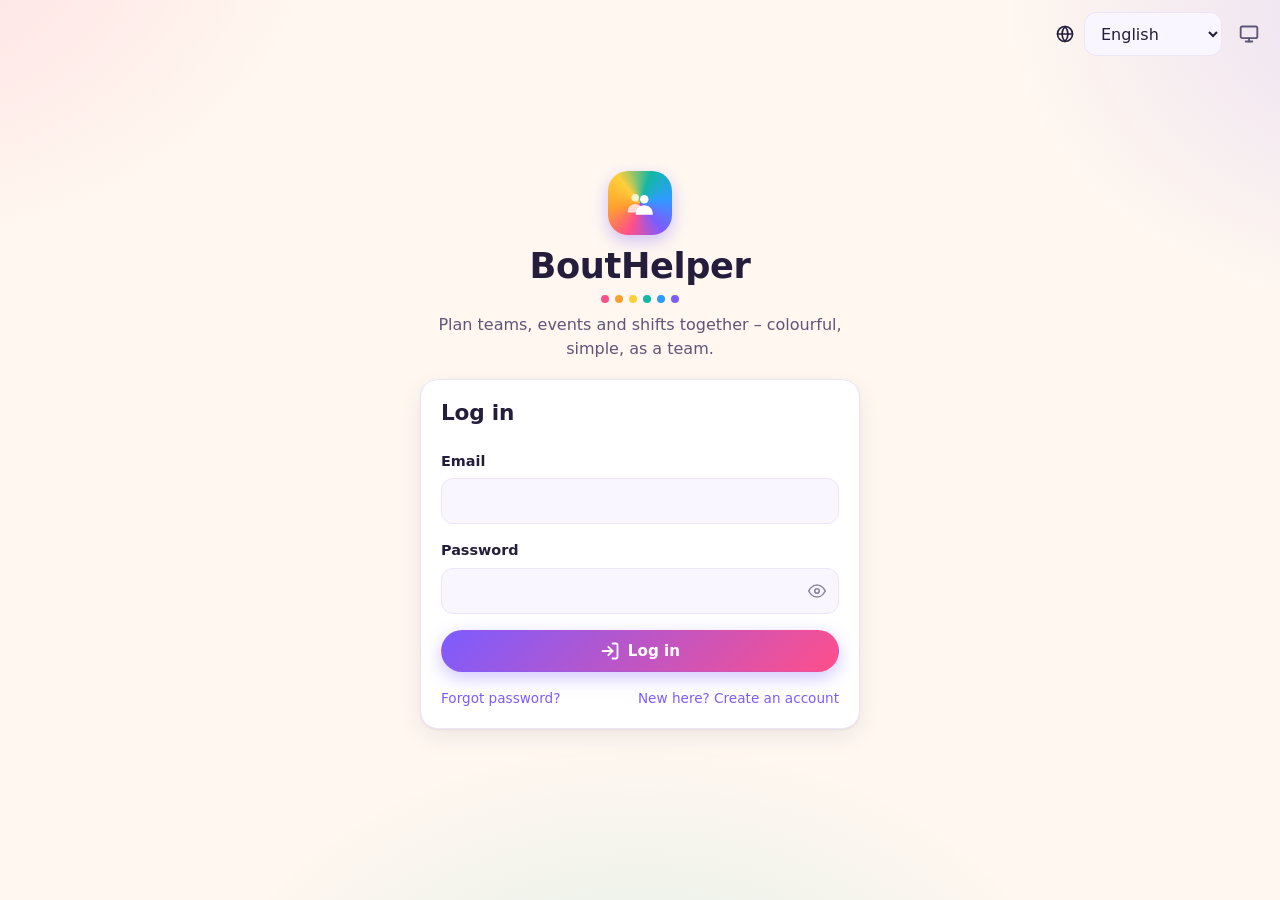
==== commit 5568db74: "Add files via upload" ====
--- a/index.html
+++ b/index.html
@@ -1,4308 +1,64 @@
 <!doctype html>
 <html lang="de">
 <head>
-<meta charset="utf-8">
-<meta name="viewport" content="width=device-width,initial-scale=1,viewport-fit=cover">
-<meta name="robots" content="noindex">
-<title>Campi · Campus-App (Prototyp)</title>
-<meta name="theme-color" content="#253E72">
-<link rel="manifest" href="manifest.webmanifest">
-<link rel="icon" href="icon-192.png" type="image/png">
-<link rel="apple-touch-icon" href="apple-touch-icon.png">
-<meta name="apple-mobile-web-app-capable" content="yes">
-<meta name="apple-mobile-web-app-title" content="Campi">
-<!-- Zugangsdaten und Einstellungen stehen in config.js -->
-<script src="config.js"></script>
-<!-- Branding der App: Name, Stadt, Logo und die drei Farben -->
-<script type="application/json" id="branding-data">{"name":"Campi Esslingen","city":"Esslingen","logo":null,"primary":"#253E72","accent":"#FC2716","background":"#F7F5F0","savedAt":"2026-10-15T12:00:00.000Z"}</script>
-<style>:root{color-scheme:light;box-sizing:border-box;padding-top:env(safe-area-inset-top,0px);padding-bottom:env(safe-area-inset-bottom,0px)}html{scroll-padding-top:env(safe-area-inset-top,0px)}body{margin:0;padding:0;font:14px -apple-system,BlinkMacSystemFont,sans-serif;background:#fff;color:#000}img{max-width:100%}[hidden]:not([hidden=until-found i]){display:none!important}</style>
-<!-- Schrift Figtree, lokal eingebettet (SIL Open Font License 1.1), damit keine Verbindung zu Google Fonts entsteht -->
-<style>@font-face{font-family:'Figtree';font-style:normal;font-display:swap;font-weight:300 900;src:url([data-uri]) format('woff2');unicode-range:U+0100-02BA,U+02BD-02C5,U+02C7-02CC,U+02CE-02D7,U+02DD-02FF,U+0304,U+0308,U+0329,U+1D00-1DBF,U+1E00-1E9F,U+1EF2-1EFF,U+2020,U+20A0-20AB,U+20AD-20C0,U+2113,U+2C60-2C7F,U+A720-A7FF}
-@font-face{font-family:'Figtree';font-style:normal;font-display:swap;font-weight:300 900;src:url([data-uri]) format('woff2');unicode-range:U+0000-00FF,U+0131,U+0152-0153,U+02BB-02BC,U+02C6,U+02DA,U+02DC,U+0304,U+0308,U+0329,U+2000-206F,U+20AC,U+2122,U+2191,U+2193,U+2212,U+2215,U+FEFF,U+FFFD}</style>
-<style id="app-css">
-/* Two views on one page: the plain link shows only the app; the link ending in #einstellungen opens the university settings (branding + question radar). App colors come from the three brand colors. */
-:root{
-  --page-bg:#E8EAEE;
-  --page-surface:#FFFFFF;
-  --page-field:#F4F5F7;
-  --page-fg:#15171C;
-  --page-muted:#596070;
-  --page-line:#D5D9E0;
-  --focus:#2F6FEB;
-  --danger:#C23A2B;
-  --device:#0D0E11;
-  --font:'Figtree', system-ui, -apple-system, 'Segoe UI', Roboto, Arial, sans-serif;
-}
-@media (prefers-color-scheme: dark){
-  :root:not([data-theme="light"]){
-    --page-bg:#0E1013;--page-surface:#181B20;--page-field:#21252C;--page-fg:#ECEEF2;--page-muted:#A3AAB8;--page-line:#2C313A;--focus:#7AA7FF;--danger:#FF8A7A;--device:#000000;color-scheme:dark;
-  }
-}
-:root[data-theme="dark"]{
-  --page-bg:#0E1013;--page-surface:#181B20;--page-field:#21252C;--page-fg:#ECEEF2;--page-muted:#A3AAB8;--page-line:#2C313A;--focus:#7AA7FF;--danger:#FF8A7A;--device:#000000;color-scheme:dark;
-}
-html{box-sizing:border-box;height:100%}
-*,*::before,*::after{box-sizing:inherit}
-body{height:100%;background:var(--page-bg);color:var(--page-fg);font-family:var(--font);font-size:16px;line-height:1.4;-webkit-font-smoothing:antialiased;-webkit-tap-highlight-color:transparent}
-h1,h2,h3,p{margin:0}
-h1,h2,h3{text-wrap:balance}
-button{font:inherit;cursor:pointer}
-a{color:inherit}
-:focus-visible{outline:3px solid var(--focus);outline-offset:2px}
-.sr-only{position:absolute!important;width:1px;height:1px;overflow:hidden;clip:rect(0 0 0 0);white-space:nowrap;border:0;padding:0;margin:-1px}
-.ic{width:22px;height:22px;fill:none;stroke:currentColor;stroke-width:1.8;stroke-linecap:round;stroke-linejoin:round;flex:none}
-#root{min-height:100%}
-
-/* ---------- phone frame (default) ---------- */
-.device{width:392px;max-width:100%;height:min(844px, calc(100vh - 56px));min-height:560px;flex:none;padding:11px;border-radius:56px;background:var(--device);box-shadow:0 34px 70px -28px rgba(12,16,28,.55)}
-.device .app{border-radius:46px}
-.statusbar{display:flex;justify-content:space-between;align-items:center;padding:14px 30px 2px;font-size:14px;font-weight:700;background:var(--a-bg);color:var(--a-fg);flex:none}
-.statusbar .sb-icons{display:flex;gap:6px;align-items:center}
-.statusbar .sb-icons i{display:block;background:currentColor;border-radius:2px}
-.device .tabbar{padding-bottom:20px}
-
-/* ---------- app-only view ---------- */
-.stage{min-height:100%;display:flex;align-items:center;justify-content:center;padding-block:28px;padding-left:max(28px, env(safe-area-inset-left,0px));padding-right:max(28px, env(safe-area-inset-right,0px))}
-@media (max-width:959.98px){
-  html[data-mode="app"], html[data-mode="app"] body{overflow:hidden}
-  html[data-mode="app"] body{background:var(--a-page, var(--page-bg))}
-  html[data-mode="app"] #root{height:100%}
-  .stage{height:100%;padding:0;display:block}
-  .stage .device{width:100%;max-width:560px;height:100%;min-height:0;margin-inline:auto;padding:0;border-radius:0;background:none;box-shadow:none}
-  .stage .device .app{border-radius:0}
-  .stage .statusbar{display:none}
-  .stage .device .tabbar{padding-bottom:8px}
-}
-
-/* ---------- app shell (colors set from branding) ---------- */
-.app{
-  --a-primary:#14213D;--a-on-primary:#FFFFFF;--a-primary-ink:#14213D;--a-primary-soft:#E5E7EC;--a-primary-on-soft:#14213D;
-  --a-accent:#E8572A;--a-on-accent:#15171C;--a-accent-ink:#A9401C;--a-accent-soft:#FBE4DA;--a-accent-on-soft:#963A19;
-  --a-bg:#F7F5F0;--a-surface:#FDFCFA;--a-surface-2:#EEECE7;--a-fg:#171A22;--a-muted:#5A5F6A;--a-line:#E2DED6;--a-hero-muted:#C9CDD6;
-  display:flex;flex-direction:column;height:100%;overflow:hidden;position:relative;background:var(--a-bg);color:var(--a-fg);font-family:var(--font)
-}
-.appbar{flex:none;display:flex;align-items:center;gap:12px;padding:12px max(16px, env(safe-area-inset-right,0px)) 12px max(16px, env(safe-area-inset-left,0px));background:var(--a-bg);border-bottom:1px solid var(--a-line)}
-.brand{display:flex;align-items:center;gap:10px;min-width:0;flex:1;-webkit-user-select:none;user-select:none;-webkit-touch-callout:none}
-.logo{display:flex;align-items:center;height:38px;flex:none}
-.logo img{height:38px;width:auto;max-width:140px;object-fit:contain;display:block;-webkit-user-drag:none}
-.logo.plate{background:#FFFFFF;border-radius:10px;padding:4px 8px}
-.logo.plate img{height:30px}
-.logo.mono{width:38px;border-radius:11px;background:var(--a-primary);color:var(--a-on-primary);justify-content:center;font-weight:800;font-size:14px;letter-spacing:.03em}
-.brand-txt{display:flex;flex-direction:column;min-width:0}
-.brand-name{font-weight:700;font-size:15px;line-height:1.2;white-space:nowrap;overflow:hidden;text-overflow:ellipsis}
-.brand-sub{font-size:12px;color:var(--a-muted)}
-.screen{flex:1;min-height:0;overflow-y:auto;overscroll-behavior:contain;-webkit-overflow-scrolling:touch}
-.screen.is-chat{overflow:hidden;display:flex;flex-direction:column}
-.pad{padding:18px max(16px, env(safe-area-inset-right,0px)) 28px max(16px, env(safe-area-inset-left,0px))}
-.stack{display:flex;flex-direction:column;gap:16px}
-.muted{color:var(--a-muted)}
-.screen-head{display:flex;flex-direction:column;gap:4px}
-.screen-head h1{font-size:26px;font-weight:800;letter-spacing:-.01em;line-height:1.15}
-.screen-head p{font-size:14px}
-
-/* start */
-.hero{position:relative;overflow:hidden;background:var(--a-primary);color:var(--a-on-primary);border-radius:24px;padding:20px 18px 18px;display:flex;flex-direction:column;gap:4px}
-.hero::after{content:"";position:absolute;right:-46px;top:-46px;width:132px;height:132px;border-radius:50%;background:var(--a-accent)}
-.hero > *{position:relative;z-index:1}
-.hero-date{font-size:13px;color:var(--a-hero-muted);padding-right:70px}
-.hero-title{font-size:25px;font-weight:800;line-height:1.15;letter-spacing:-.01em;padding-right:70px;margin-bottom:12px}
-.ask{display:flex;align-items:center;gap:8px;background:var(--a-surface);color:var(--a-fg);border-radius:15px;padding:5px 5px 5px 12px}
-.ask .ic{color:var(--a-accent-ink)}
-.ask input{flex:1;min-width:0;border:0;background:transparent;font:inherit;font-size:16px;color:var(--a-fg);padding:9px 0;outline:none}
-.ask input::placeholder,.composer input::placeholder,.search input::placeholder{color:var(--a-muted);opacity:1}
-.ask button{width:42px;height:42px;border-radius:12px;border:0;background:var(--a-accent);color:var(--a-on-accent);display:grid;place-items:center;flex:none}
-.card{background:var(--a-surface);border:1px solid var(--a-line);border-radius:20px;padding:16px}
-.label{font-size:12px;font-weight:700;letter-spacing:.07em;text-transform:uppercase;color:var(--a-accent-ink)}
-.card h2{font-size:19px;font-weight:700;line-height:1.25;margin-top:4px}
-.card .sub{font-size:14px;color:var(--a-muted);margin-top:2px}
-.btn{display:inline-flex;align-items:center;justify-content:center;gap:8px;min-height:46px;padding:0 16px;border-radius:13px;border:0;font-weight:700;font-size:15px}
-.btn .ic{width:20px;height:20px}
-.btn-primary{background:var(--a-primary);color:var(--a-on-primary)}
-.btn-block{width:100%;margin-top:14px}
-.notice{display:flex;gap:12px;align-items:flex-start;background:var(--a-accent-soft);color:var(--a-fg);border-radius:20px;padding:14px 16px}
-.notice-ico{width:38px;height:38px;border-radius:11px;background:var(--a-accent);color:var(--a-on-accent);display:grid;place-items:center;flex:none}
-.notice-ico .ic{width:20px;height:20px}
-.notice strong{display:block;font-size:15px}
-.notice p{font-size:14px;margin-top:2px}
-.link{background:none;border:0;padding:0;min-height:34px;font-weight:700;font-size:14px;color:var(--a-primary-ink);text-decoration:underline;text-underline-offset:3px;display:inline-flex;align-items:center}
-.notice .link{color:var(--a-accent-on-soft)}
-.sec-head{display:flex;align-items:center;justify-content:space-between;gap:12px;margin-bottom:8px}
-.sec-head h3{font-size:16px;font-weight:700}
-.tiles{display:grid;grid-template-columns:1fr 1fr;gap:10px}
-.tile{display:flex;flex-direction:column;align-items:flex-start;gap:10px;padding:14px;border-radius:18px;background:var(--a-surface);border:1px solid var(--a-line);text-align:left;color:var(--a-fg);min-height:108px}
-.tico{width:40px;height:40px;border-radius:12px;background:var(--a-primary-soft);color:var(--a-primary-on-soft);display:grid;place-items:center}
-.tile b{font-size:15px;line-height:1.2}
-.tile .tsub{font-size:13px;color:var(--a-muted);margin-top:2px;display:block}
-.rows{display:flex;flex-direction:column}
-.row{display:flex;gap:12px;align-items:center;justify-content:space-between;padding:11px 0;border-top:1px solid var(--a-line)}
-.row:first-child{border-top:0;padding-top:2px}
-.row .rt{min-width:0}
-.row .rt b{display:block;font-size:15px;font-weight:600;line-height:1.3}
-.row .rt span{display:block;font-size:13px;color:var(--a-muted)}
-.row .rv{font-weight:700;font-variant-numeric:tabular-nums;white-space:nowrap}
-.datebox{width:46px;flex:none;border-radius:12px;background:var(--a-primary-soft);color:var(--a-primary-on-soft);text-align:center;padding:6px 0;line-height:1.1}
-.datebox b{display:block;font-size:16px}
-.datebox span{font-size:11px;font-weight:700;text-transform:uppercase}
-.foot-note{font-size:12px;color:var(--a-muted);text-align:center}
-
-/* chips, search */
-.chips{display:flex;gap:8px;overflow-x:auto;scrollbar-width:none;padding-bottom:2px;margin-inline:-2px;padding-inline:2px}
-.chips::-webkit-scrollbar,.suggest::-webkit-scrollbar{display:none}
-.chip{flex:none;border:1px solid var(--a-line);background:var(--a-surface);color:var(--a-fg);border-radius:999px;padding:8px 14px;font-size:14px;font-weight:600;min-height:40px;display:inline-flex;align-items:center;gap:6px}
-.chip .ic{width:17px;height:17px}
-.chip[aria-pressed="true"]{background:var(--a-primary);color:var(--a-on-primary);border-color:var(--a-primary)}
-.search{display:flex;align-items:center;gap:10px;background:var(--a-surface);border:1px solid var(--a-line);border-radius:15px;padding:0 12px;color:var(--a-muted)}
-.search input{flex:1;min-width:0;border:0;background:transparent;font:inherit;font-size:16px;color:var(--a-fg);padding:13px 0;outline:none}
-.results{display:flex;flex-direction:column;background:var(--a-surface);border:1px solid var(--a-line);border-radius:15px;overflow:hidden}
-.result{display:flex;justify-content:space-between;align-items:center;gap:12px;padding:12px 14px;background:none;border:0;border-top:1px solid var(--a-line);color:var(--a-fg);text-align:left}
-.result:first-child{border-top:0}
-.result span{font-size:13px;color:var(--a-muted)}
-.empty{font-size:14px;color:var(--a-muted);padding:14px}
-
-/* rooms */
-.room-top{display:flex;justify-content:space-between;gap:12px;align-items:flex-start}
-.pill{display:inline-flex;align-items:center;gap:5px;border-radius:999px;padding:6px 10px;font-size:13px;font-weight:700;background:var(--a-accent-soft);color:var(--a-accent-on-soft);white-space:nowrap}
-.pill .ic{width:16px;height:16px}
-.route-opts{display:flex;align-items:center;gap:10px;margin-top:12px;min-width:0}
-.ro-label{font-size:12px;font-weight:700;letter-spacing:.06em;text-transform:uppercase;color:var(--a-muted);width:40px;flex:none}
-.route-opts .chips{flex:1;min-width:0;flex-wrap:wrap;overflow:visible}
-.chip-sm{min-height:34px;padding:5px 11px;font-size:13px}
-.map-wrap{position:relative;margin:14px -16px 0;border-top:1px solid var(--a-line);border-bottom:1px solid var(--a-line);background:#E9EAEC}
-.map{width:100%;max-width:100%;height:auto;display:block}
-.map-zoom{position:absolute;right:10px;bottom:10px;width:40px;height:40px;border-radius:12px;border:0;background:var(--a-surface);color:var(--a-fg);display:grid;place-items:center;box-shadow:0 4px 14px -4px rgba(0,0,0,.35)}
-.map-zoom .ic{width:20px;height:20px}
-.route{stroke-dasharray:7 7;animation:dash 1.1s linear infinite}
-@keyframes dash{to{stroke-dashoffset:-28}}
-.map-overlay{position:absolute;inset:0;z-index:20;display:flex;flex-direction:column;background:var(--a-bg)}
-.mo-head{flex:none;display:flex;align-items:center;justify-content:space-between;gap:12px;padding:12px max(16px, env(safe-area-inset-right,0px)) 12px max(16px, env(safe-area-inset-left,0px));border-bottom:1px solid var(--a-line)}
-.mo-head b{display:block;font-size:16px}
-.mo-head span{display:block;font-size:13px;color:var(--a-muted)}
-.mo-close{width:42px;height:42px;border-radius:13px;border:0;background:var(--a-surface-2);color:var(--a-fg);display:grid;place-items:center;flex:none}
-.mo-scroll{flex:1;min-height:0;overflow:auto;overscroll-behavior:contain;background:#E9EAEC;-webkit-overflow-scrolling:touch}
-.mo-inner{width:760px;max-width:none}
-.map-big{width:760px;max-width:none}
-.steps{margin:14px 0 0;padding:0;list-style:none;counter-reset:s;display:flex;flex-direction:column;gap:10px}
-.steps li{display:flex;gap:12px;align-items:flex-start;font-size:15px;line-height:1.35}
-.steps li::before{counter-increment:s;content:counter(s);width:26px;height:26px;border-radius:50%;background:var(--a-primary);color:var(--a-on-primary);display:grid;place-items:center;font-size:13px;font-weight:700;flex:none}
-.note-line{display:flex;gap:8px;align-items:flex-start;font-size:14px;color:var(--a-muted);margin-top:12px}
-.note-line .ic{width:18px;height:18px;margin-top:1px}
-.src{display:flex;align-items:center;gap:6px;font-size:13px;color:var(--a-muted)}
-.src .ic{width:16px;height:16px}
-
-/* mensa */
-.days{display:grid;grid-template-columns:repeat(5,1fr);gap:6px}
-.day{display:flex;flex-direction:column;align-items:center;gap:1px;padding:8px 0;border-radius:13px;border:1px solid var(--a-line);background:var(--a-surface);color:var(--a-fg)}
-.day b{font-size:15px}
-.day span{font-size:12px;color:var(--a-muted);font-variant-numeric:tabular-nums}
-.day[aria-selected="true"]{background:var(--a-primary);color:var(--a-on-primary);border-color:var(--a-primary)}
-.day[aria-selected="true"] span{color:var(--a-on-primary)}
-.dishes{display:flex;flex-direction:column;gap:10px}
-.dish{display:flex;gap:12px;justify-content:space-between;align-items:flex-start}
-.dish h3{font-size:16px;font-weight:700;line-height:1.3}
-.tags{display:flex;flex-wrap:wrap;gap:6px;margin-top:8px}
-.tag{font-size:12px;font-weight:700;border-radius:8px;padding:4px 8px;background:var(--a-surface-2);color:var(--a-fg);display:inline-flex;align-items:center;gap:4px}
-.tag .ic{width:14px;height:14px}
-.tag.veg{background:var(--a-accent-soft);color:var(--a-accent-on-soft)}
-.price{text-align:right;white-space:nowrap;flex:none}
-.price b{font-size:18px;font-variant-numeric:tabular-nums}
-.price span{display:block;font-size:12px;color:var(--a-muted)}
-.allergen{font-size:13px;color:var(--a-muted);margin-top:8px}
-
-/* chat */
-.chat-head{flex:none;display:flex;align-items:center;gap:8px;padding:9px max(16px, env(safe-area-inset-right,0px)) 9px max(16px, env(safe-area-inset-left,0px));border-bottom:1px solid var(--a-line);font-size:13px;color:var(--a-muted)}
-.chat-head .ic{width:17px;height:17px;color:var(--a-accent-ink)}
-.chat-log{flex:1;min-height:0;overflow-y:auto;overscroll-behavior:contain;padding:16px max(16px, env(safe-area-inset-right,0px)) 10px max(16px, env(safe-area-inset-left,0px));display:flex;flex-direction:column;gap:12px}
-.msg{display:flex;gap:8px;max-width:90%}
-.msg.me{align-self:flex-end}
-.msg.me p{background:var(--a-primary);color:var(--a-on-primary);padding:10px 14px;border-radius:18px 18px 5px 18px;font-size:15px;line-height:1.4;overflow-wrap:anywhere}
-.avatar{width:30px;height:30px;border-radius:10px;background:var(--a-accent);color:var(--a-on-accent);display:grid;place-items:center;flex:none;margin-top:2px}
-.avatar .ic{width:18px;height:18px}
-.bubble{min-width:0;background:var(--a-surface);border:1px solid var(--a-line);border-radius:18px 18px 18px 5px;padding:10px 14px;display:flex;flex-direction:column;gap:8px;align-items:flex-start;font-size:15px;line-height:1.45}
-.bubble p{overflow-wrap:anywhere}
-.msg.unsure .bubble{border-style:dashed;border-color:var(--a-accent-ink)}
-.tag-unsure{font-size:12px;font-weight:700;color:var(--a-accent-ink);display:inline-flex;gap:5px;align-items:center}
-.tag-unsure .ic{width:15px;height:15px}
-.src-chip{display:inline-flex;align-items:center;gap:6px;font-size:12.5px;font-weight:600;color:var(--a-primary-on-soft);background:var(--a-primary-soft);border-radius:8px;padding:4px 8px}
-.src-chip .ic{width:15px;height:15px}
-.act-btn{border:0;background:var(--a-primary);color:var(--a-on-primary);border-radius:11px;padding:9px 12px;font-size:14px;font-weight:700;display:inline-flex;gap:6px;align-items:center;min-height:40px}
-.act-btn .ic{width:17px;height:17px}
-.typing{display:inline-flex;gap:5px;padding:4px 2px}
-.typing span{width:7px;height:7px;border-radius:50%;background:var(--a-muted);animation:blink 1.1s infinite}
-.typing span:nth-child(2){animation-delay:.18s}
-.typing span:nth-child(3){animation-delay:.36s}
-@keyframes blink{0%,80%,100%{opacity:.25}40%{opacity:1}}
-.suggest{flex:none;display:flex;gap:8px;overflow-x:auto;scrollbar-width:none;padding:6px max(16px, env(safe-area-inset-right,0px)) 8px max(16px, env(safe-area-inset-left,0px))}
-.suggest .chip{font-size:13.5px}
-.composer{flex:none;display:flex;gap:8px;padding:8px max(12px, env(safe-area-inset-right,0px)) 10px max(12px, env(safe-area-inset-left,0px));border-top:1px solid var(--a-line);background:var(--a-bg)}
-.composer input{flex:1;min-width:0;border:1px solid var(--a-line);background:var(--a-surface);border-radius:15px;padding:12px 14px;font:inherit;font-size:16px;color:var(--a-fg)}
-.send{width:50px;border-radius:15px;border:0;background:var(--a-accent);color:var(--a-on-accent);display:grid;place-items:center;flex:none}
-
-/* discover */
-.seg{display:grid;grid-template-columns:1fr 1fr;background:var(--a-surface-2);border-radius:15px;padding:4px;gap:4px}
-.seg button{border:0;background:none;border-radius:11px;padding:10px;font-weight:700;color:var(--a-muted);min-height:42px}
-.seg button[aria-selected="true"]{background:var(--a-surface);color:var(--a-fg);box-shadow:0 1px 3px rgba(0,0,0,.14)}
-.place{display:flex;gap:12px;align-items:flex-start}
-.place .tico{flex:none}
-.place b{font-size:15px;display:block}
-.place p{font-size:14px;color:var(--a-muted)}
-.contact-btn{flex:none}
-
-/* tab bar */
-.tabbar{flex:none;display:grid;grid-template-columns:repeat(5,1fr);align-items:end;background:var(--a-bg);border-top:1px solid var(--a-line);padding:6px max(6px, env(safe-area-inset-right,0px)) 8px max(6px, env(safe-area-inset-left,0px))}
-.tab{display:flex;flex-direction:column;align-items:center;gap:3px;background:none;border:0;font-size:11px;font-weight:700;color:var(--a-muted);padding:4px 0;min-height:50px;justify-content:flex-end}
-.tab[aria-current="page"]{color:var(--a-primary-ink)}
-.tab-ai .ai-ico{width:54px;height:54px;border-radius:19px;background:var(--a-accent);color:var(--a-on-accent);display:grid;place-items:center;margin-top:-26px;border:4px solid var(--a-bg);box-shadow:0 8px 18px -8px rgba(0,0,0,.45)}
-.tab-ai[aria-current="page"] .ai-ico{background:var(--a-primary);color:var(--a-on-primary)}
-
-/* ---------- settings view (Hochschul-Bereich) ---------- */
-.admin{max-width:1120px;margin-inline:auto;padding-block:24px 48px;padding-left:max(16px, env(safe-area-inset-left,0px));padding-right:max(16px, env(safe-area-inset-right,0px));display:flex;flex-direction:column;gap:20px;font-size:15px;line-height:1.45}
-.admin-top{display:flex;align-items:center;justify-content:space-between;gap:16px;flex-wrap:wrap}
-.admin-brand{display:flex;align-items:center;gap:14px;min-width:0}
-.mark{width:48px;height:48px;border-radius:14px;flex:none;display:grid;place-items:center;font-weight:800;font-size:16px;background:var(--brand-btn,#14213D);color:var(--brand-btn-fg,#FFFFFF);overflow:hidden}
-.mark.img{background:#FFFFFF;border:1px solid var(--page-line);padding:4px}
-.mark img{max-width:100%;max-height:100%;object-fit:contain;display:block}
-.admin-brand h1{font-size:26px;font-weight:800;letter-spacing:-.015em;line-height:1.15}
-.eyebrow{font-size:12px;font-weight:700;letter-spacing:.08em;text-transform:uppercase;color:var(--page-muted)}
-.btn-p{display:inline-flex;align-items:center;justify-content:center;gap:8px;min-height:44px;padding:0 16px;border-radius:12px;border:1px solid var(--page-line);background:var(--page-surface);color:var(--page-fg);font-weight:700;font-size:14px;cursor:pointer;text-decoration:none}
-.btn-p .ic{width:18px;height:18px}
-.seg-p{display:inline-flex;gap:4px;padding:4px;background:var(--page-field);border:1px solid var(--page-line);border-radius:14px;align-self:flex-start;max-width:100%}
-.seg-p button{border:0;background:none;border-radius:10px;padding:8px 16px;font-weight:700;font-size:14px;color:var(--page-muted);min-height:40px;display:inline-flex;align-items:center;gap:6px}
-.seg-p button .ic{width:18px;height:18px}
-.seg-p button[aria-selected="true"]{background:var(--page-surface);color:var(--page-fg);box-shadow:0 1px 3px rgba(0,0,0,.15)}
-.intro-p{color:var(--page-muted);max-width:62ch}
-.admin-grid{display:grid;grid-template-columns:minmax(0,1fr);gap:28px;align-items:start}
-.admin-preview{min-width:0;width:100%}
-.admin-form{display:flex;flex-direction:column;gap:16px;min-width:0}
-.card-p{background:var(--page-surface);border:1px solid var(--page-line);border-radius:20px;padding:22px}
-.card-p h2{font-size:18px;font-weight:800;margin-bottom:4px}
-.card-p > p.hint{margin-bottom:14px}
-.field{display:flex;flex-direction:column;gap:8px}
-.field + .field{margin-top:20px}
-.flabel{font-size:13px;font-weight:700}
-.tinput{font:inherit;font-size:16px;padding:11px 12px;border-radius:12px;border:1px solid var(--page-line);background:var(--page-field);color:var(--page-fg);width:100%}
-.drop{display:flex;gap:14px;align-items:center;padding:12px;border:1.5px dashed var(--page-line);border-radius:16px;flex-wrap:wrap}
-.drop.over{border-color:var(--focus);background:var(--page-field)}
-.drop-prev{width:88px;height:64px;border-radius:12px;background:var(--page-field);display:grid;place-items:center;overflow:hidden;flex:none;font-size:12px;color:var(--page-muted);text-align:center}
-.drop-prev img{max-width:78px;max-height:54px;object-fit:contain;display:block}
-.drop-actions{display:flex;align-items:center;gap:6px 14px;flex-wrap:wrap;min-width:0}
-.hint{font-size:12.5px;color:var(--page-muted)}
-.color-row{display:grid;grid-template-columns:48px minmax(0,1fr) 108px;gap:12px;align-items:center;padding:10px 0;border-top:1px solid var(--page-line)}
-.color-row:first-of-type{border-top:0;padding-top:0}
-.color-row input[type="color"]{width:48px;height:48px;border:1px solid var(--page-line);border-radius:13px;padding:3px;background:var(--page-field);cursor:pointer}
-.color-row input[type="color"]::-webkit-color-swatch-wrapper{padding:0}
-.color-row input[type="color"]::-webkit-color-swatch{border:0;border-radius:9px}
-.color-row input[type="color"]::-moz-color-swatch{border:0;border-radius:9px}
-.ctxt label{display:block;font-weight:700;font-size:14px}
-.ctxt span{display:block;font-size:12.5px;color:var(--page-muted);line-height:1.3}
-.hex{font:inherit;font-size:16px;font-variant-numeric:tabular-nums;text-transform:uppercase;padding:10px;border-radius:10px;border:1px solid var(--page-line);background:var(--page-field);color:var(--page-fg);width:100%}
-.hex[aria-invalid="true"]{border-color:var(--danger)}
-.presets{display:grid;grid-template-columns:repeat(auto-fill, minmax(150px, 1fr));gap:8px}
-.preset{display:flex;align-items:center;gap:10px;padding:10px;border-radius:12px;border:1px solid var(--page-line);background:var(--page-field);font-size:14px;font-weight:600;color:var(--page-fg);text-align:left;min-height:46px}
-.dots{display:flex;flex:none}
-.dots i{width:17px;height:17px;border-radius:50%;box-shadow:0 0 0 2px var(--page-field)}
-.dots i + i{margin-left:-5px}
-.save-bar{display:flex;align-items:center;justify-content:space-between;gap:12px;flex-wrap:wrap;background:var(--page-surface);border:1px solid var(--page-line);border-radius:18px;padding:14px 16px}
-.save-state{display:flex;align-items:center;gap:8px;font-size:14px;font-weight:700;min-width:0}
-.save-state::before{content:"";width:9px;height:9px;border-radius:50%;background:var(--page-muted);flex:none}
-.save-state.dirty::before{background:var(--focus)}
-.save-state.local::before{background:#D99A00}
-.save-actions{display:flex;gap:8px;flex-wrap:wrap}
-.btn-brand{display:inline-flex;align-items:center;justify-content:center;gap:8px;min-height:44px;padding:0 18px;border-radius:12px;border:0;background:var(--brand-btn,#14213D);color:var(--brand-btn-fg,#FFFFFF);font-weight:800;font-size:15px}
-.btn-brand[disabled]{opacity:.55;cursor:not-allowed}
-.btn-brand .ic{width:18px;height:18px}
-.btn-ghost{background:none;border:0;color:var(--page-muted);font-weight:700;font-size:14px;padding:8px 4px;text-decoration:underline;text-underline-offset:3px;min-height:40px}
-.btn-ghost[disabled]{opacity:.5;cursor:not-allowed}
-.status{font-size:13px;color:var(--page-muted);flex-basis:100%}
-.status.error{color:var(--danger);font-weight:600}
-.admin-preview{display:flex;flex-direction:column;align-items:center;gap:10px}
-.admin-preview .hint{text-align:center}
-.mobile-switch{display:none}
-.toast{position:fixed;left:50%;bottom:calc(20px + env(safe-area-inset-bottom,0px));transform:translateX(-50%);background:var(--page-fg);color:var(--page-bg);padding:12px 18px;border-radius:12px;font-weight:700;font-size:14px;z-index:40;max-width:calc(100% - 32px);box-shadow:0 10px 30px rgba(0,0,0,.25)}
-@media (min-width:960px){
-  .admin-grid{grid-template-columns:minmax(0,1fr) 392px}
-  .admin-preview{position:sticky;top:24px}
-}
-@media (max-width:959.98px){
-  .mobile-switch{display:inline-flex}
-  .admin-grid[data-view="form"] .admin-preview{display:none}
-  .admin-grid[data-view="preview"] .admin-form{display:none}
-  .admin-preview .device{height:min(760px, calc(100vh - 210px))}
-  .save-bar{position:sticky;bottom:calc(12px + env(safe-area-inset-bottom,0px));box-shadow:0 10px 30px -12px rgba(0,0,0,.3)}
-  .color-row{grid-template-columns:48px minmax(0,1fr) 96px}
-}
-/* radar (settings view) */
-.kpis-p{display:grid;grid-template-columns:repeat(auto-fit, minmax(170px, 1fr));gap:12px}
-.kpi-p{background:var(--page-surface);border:1px solid var(--page-line);border-radius:18px;padding:16px}
-.kpi-p b{display:block;font-size:30px;font-weight:800;font-variant-numeric:tabular-nums;line-height:1.1}
-.kpi-p span{font-size:13px;color:var(--page-muted)}
-.radar-grid{display:grid;gap:16px}
-@media (min-width:860px){ .radar-grid{grid-template-columns:1fr 1fr} }
-.bars{display:flex;flex-direction:column;gap:12px;margin-top:14px}
-.bar-top{display:flex;justify-content:space-between;gap:10px;font-size:14px;font-weight:600}
-.bar-top span{font-variant-numeric:tabular-nums}
-.bar{height:10px;border-radius:6px;background:var(--page-field);overflow:hidden;margin-top:6px}
-.bar i{display:block;height:100%;background:var(--page-muted);border-radius:6px}
-.bar.lead i{background:var(--brand-btn,#14213D)}
-.rows-p{display:flex;flex-direction:column;margin-top:10px}
-.row-p{display:flex;gap:12px;align-items:center;justify-content:space-between;padding:11px 0;border-top:1px solid var(--page-line)}
-.row-p:first-child{border-top:0}
-.row-p .rt{min-width:0}
-.row-p .rt b{display:block;font-size:15px;font-weight:600;line-height:1.3;overflow-wrap:anywhere}
-.row-p .rt span{display:block;font-size:13px;color:var(--page-muted)}
-.row-p .rv{font-weight:700;font-variant-numeric:tabular-nums;white-space:nowrap}
-.flag{display:inline-flex;align-items:center;gap:5px;font-size:13px;font-weight:700;white-space:nowrap;border-radius:999px;padding:4px 10px;background:var(--page-field)}
-.flag .ic{width:15px;height:15px}
-.flag.no{color:var(--danger)}
-
-/* ---------- App-Test (Studien-Modus) ---------- */
-.st-bar{flex:none;display:flex;align-items:center;gap:12px;padding:10px max(14px, env(safe-area-inset-right,0px)) 10px max(14px, env(safe-area-inset-left,0px));background:var(--a-primary);color:var(--a-on-primary)}
-.st-txt{flex:1;min-width:0}
-.st-txt b{display:block;font-size:11px;font-weight:800;letter-spacing:.08em;text-transform:uppercase;color:var(--a-hero-muted)}
-.st-txt p{font-size:14px;font-weight:700;line-height:1.3;margin-top:1px;font-variant-numeric:tabular-nums}
-.st-bar button{flex:none;min-height:40px;padding:0 14px;border-radius:11px;border:0;background:var(--a-accent);color:var(--a-on-accent);font-weight:800;font-size:14px}
-.st-bar button.ghost{background:transparent;color:var(--a-on-primary);text-decoration:underline;text-underline-offset:3px;padding:0 6px;font-weight:700}
-.st-overlay{position:absolute;inset:0;z-index:30;overflow-y:auto;overscroll-behavior:contain;-webkit-overflow-scrolling:touch;background:var(--a-bg);color:var(--a-fg)}
-.st-inner{max-width:520px;margin:0 auto;padding:28px max(20px, env(safe-area-inset-right,0px)) 36px max(20px, env(safe-area-inset-left,0px));display:flex;flex-direction:column;gap:16px}
-.st-inner h1{font-size:26px;font-weight:800;line-height:1.15;letter-spacing:-.01em;outline:none}
-.st-inner > p{font-size:15px;line-height:1.5}
-.st-kicker{font-size:12px!important;font-weight:800;letter-spacing:.08em;text-transform:uppercase;color:var(--a-accent-ink)}
-.st-task{background:var(--a-surface);border:1px solid var(--a-line);border-left:4px solid var(--a-accent);border-radius:14px;padding:14px 16px;font-size:16px!important;font-weight:600}
-.st-note{font-size:13.5px!important;color:var(--a-muted)}
-.st-box{background:var(--a-primary-soft);color:var(--a-primary-on-soft);border-radius:16px;padding:14px 16px;display:flex;flex-direction:column;gap:6px;font-size:13.5px;line-height:1.45}
-.st-box b{display:flex;align-items:center;gap:6px;font-size:14px}
-.st-box .ic{width:18px;height:18px}
-.st-form{display:flex;flex-direction:column;gap:20px}
-.st-q{border:0;margin:0;padding:0;min-width:0}
-.st-q legend{font-weight:700;font-size:15.5px;line-height:1.35;padding:0;margin-bottom:10px}
-.st-q.st-missing legend{color:var(--a-accent-ink)}
-.st-q.st-missing legend::after{content:" · bitte auswählen";font-weight:600}
-.st-optional{font-weight:500;color:var(--a-muted)}
-.st-hint{font-size:13px;color:var(--a-muted);margin:-4px 0 8px}
-.st-opts{display:flex;flex-wrap:wrap;gap:8px}
-.st-opt{position:relative;display:inline-flex;min-width:0}
-.st-opt input{position:absolute;opacity:0;width:1px;height:1px;margin:0;pointer-events:none}
-.st-opt span{display:inline-flex;align-items:center;justify-content:center;min-height:44px;padding:8px 14px;border-radius:12px;border:1.5px solid var(--a-line);background:var(--a-surface);color:var(--a-fg);font-size:14.5px;font-weight:600;cursor:pointer;text-align:center;line-height:1.25}
-.st-opt input:checked + span{background:var(--a-primary);border-color:var(--a-primary);color:var(--a-on-primary)}
-.st-opt input:focus-visible + span{outline:3px solid var(--focus);outline-offset:2px}
-.st-scale{display:grid;grid-template-columns:repeat(5,minmax(0,1fr));gap:6px}
-.st-scale .st-opt span{width:100%;font-size:17px;font-weight:800}
-.st-ends{display:flex;justify-content:space-between;gap:12px;font-size:12.5px;color:var(--a-muted);margin-top:6px}
-.st-check{display:flex;gap:10px;align-items:flex-start;font-size:14px;line-height:1.4;cursor:pointer}
-.st-check input{width:22px;height:22px;margin:0;flex:none;accent-color:var(--a-primary)}
-.st-check.st-missing span{color:var(--a-accent-ink);font-weight:700}
-.st-text{font:inherit;font-size:16px;width:100%;padding:12px 14px;border-radius:12px;border:1.5px solid var(--a-line);background:var(--a-surface);color:var(--a-fg);resize:vertical}
-.st-text::placeholder{color:var(--a-muted);opacity:1}
-.st-err{font-size:14px;font-weight:700;color:var(--a-accent-ink)}
-.st-err:empty{display:none}
-.st-btn{min-height:52px;border-radius:14px;border:0;background:var(--a-primary);color:var(--a-on-primary);font-weight:800;font-size:16px;width:100%}
-.st-link{background:none;border:0;color:var(--a-muted);font-weight:700;font-size:14px;text-decoration:underline;text-underline-offset:3px;min-height:44px;align-self:center}
-.st-progress{display:flex;gap:6px}
-.st-progress i{flex:1;height:5px;border-radius:3px;background:var(--a-line)}
-.st-progress i.on{background:var(--a-accent)}
-.st-done-ico{width:56px;height:56px;border-radius:18px;display:grid;place-items:center;background:var(--a-accent);color:var(--a-on-accent)}
-.st-done-ico .ic{width:28px;height:28px}
-.st-nosrc .src-chip{display:none}
-.st-preview{align-self:flex-start;font-size:13px!important;font-weight:800;padding:6px 10px;border-radius:9px;background:var(--a-accent-soft);color:var(--a-accent-on-soft)}
-.st-qhint{display:block;font-weight:500;font-size:13.5px;color:var(--a-muted);margin-top:3px}
-.st-admin-actions{display:flex;gap:8px 16px;flex-wrap:wrap;align-items:center;margin-top:12px}
-
-@media (prefers-reduced-motion: reduce){
-  .route,.typing span{animation:none}
-}
-/* ESSLINGEN-EXTRA: language, campus, live map, pilot */
-.st-q.st-missing legend::after{content:" · " attr(data-pick)}
-.lang-btn{flex:none;display:inline-flex;align-items:center;gap:5px;min-height:40px;padding:0 10px;border-radius:12px;border:1px solid var(--a-line);background:var(--a-surface);color:var(--a-fg);font-weight:800;font-size:13px;letter-spacing:.04em}
-.lang-btn .ic{width:18px;height:18px}
-.campus-pill{display:inline-flex;align-items:center;gap:4px;min-height:34px;padding:4px 8px 4px 9px;border-radius:999px;border:1px solid var(--a-line);background:var(--a-surface);color:var(--a-fg);font-weight:700;font-size:13px;flex:none;max-width:62%}
-.campus-pill span{white-space:nowrap;overflow:hidden;text-overflow:ellipsis}
-.campus-pill .ic{width:16px;height:16px;flex:none}
-.hero-top{display:flex;flex-direction:column;align-items:flex-start;gap:8px;padding-right:70px}
-.hero .campus-pill{background:color-mix(in srgb, var(--a-on-primary) 14%, transparent);border-color:color-mix(in srgb, var(--a-on-primary) 30%, transparent);color:var(--a-on-primary);max-width:100%}
-.sh-row{display:flex;align-items:center;justify-content:space-between;gap:10px;min-width:0}
-.sh-row h1{min-width:0}
-.card .sub.addr{font-size:13px}
-.seg-sm{margin-top:14px}
-.seg-sm button{display:inline-flex;align-items:center;justify-content:center;gap:6px;min-height:38px;padding:6px;font-size:14px}
-.seg-sm .ic{width:18px;height:18px}
-.sheet-back{position:absolute;inset:0;z-index:40;background:rgba(10,12,18,.42)}
-.sheet{position:absolute;left:0;right:0;bottom:0;z-index:41;background:var(--a-bg);color:var(--a-fg);border-radius:22px 22px 0 0;padding:14px max(16px, env(safe-area-inset-right,0px)) calc(18px + env(safe-area-inset-bottom,0px)) max(16px, env(safe-area-inset-left,0px));box-shadow:0 -12px 30px -12px rgba(0,0,0,.35);max-height:82%;overflow-y:auto}
-.sheet-head{display:flex;align-items:center;justify-content:space-between;gap:12px;margin-bottom:10px}
-.sheet-head h2{font-size:19px;font-weight:800}
-.sheet-list{display:flex;flex-direction:column;gap:8px}
-.sheet-opt{display:flex;align-items:center;gap:12px;width:100%;min-height:54px;padding:10px 14px;border-radius:14px;border:1px solid var(--a-line);background:var(--a-surface);color:var(--a-fg);text-align:left;font-size:16px;font-weight:600}
-.sheet-opt .code{width:36px;height:36px;border-radius:10px;background:var(--a-primary-soft);color:var(--a-primary-on-soft);display:grid;place-items:center;font-weight:800;font-size:13px;flex:none}
-.sheet-opt > span:nth-child(2){flex:1;min-width:0;display:flex;flex-direction:column}
-.sheet-opt small{font-size:13px;color:var(--a-muted);font-weight:500}
-.sheet-opt[aria-pressed="true"]{border-color:var(--a-primary);box-shadow:inset 0 0 0 1px var(--a-primary)}
-.sheet-opt .ic{color:var(--a-primary-ink)}
-.gmap{position:relative;height:250px;margin:14px -16px 0;overflow:hidden;background-color:#E9EAEC;background-image:linear-gradient(rgba(0,0,0,.05) 1px, transparent 1px),linear-gradient(90deg, rgba(0,0,0,.05) 1px, transparent 1px);background-size:32px 32px;border-top:1px solid var(--a-line);border-bottom:1px solid var(--a-line);touch-action:none;-webkit-user-select:none;user-select:none;cursor:grab}
-.gm-view,.gm-layer{position:absolute;inset:0}
-.gm-tile{position:absolute;width:256px;height:256px;max-width:none;display:block;pointer-events:none}
-.gm-svg{position:absolute;overflow:visible;pointer-events:none}
-.gm-svg line{stroke:var(--a-accent);stroke-width:4;stroke-dasharray:8 7;stroke-linecap:round}
-.gm-mk{position:absolute;transform:translate(-50%,-50%);min-width:22px;height:22px;padding:0 5px;border-radius:7px;background:rgba(255,255,255,.94);color:#2B2F38;border:1px solid rgba(0,0,0,.2);font-size:11px;font-weight:800;display:grid;place-items:center;pointer-events:none;white-space:nowrap}
-.gm-goal{min-width:30px;height:30px;border-radius:10px;background:var(--a-accent);color:var(--a-on-accent);border:2px solid #FFFFFF;font-size:14px;box-shadow:0 4px 10px -3px rgba(0,0,0,.45);z-index:2}
-.gm-start{position:absolute;width:20px;height:20px;transform:translate(-50%,-50%);border-radius:50%;border:4px solid var(--a-primary);background:#FFFFFF;pointer-events:none;z-index:2}
-.gm-me{position:absolute;width:18px;height:18px;transform:translate(-50%,-50%);border-radius:50%;background:#2A78D6;border:3px solid #FFFFFF;box-shadow:0 1px 6px rgba(0,0,0,.4);z-index:3;pointer-events:none}
-.gm-acc{position:absolute;transform:translate(-50%,-50%);border-radius:50%;background:rgba(42,120,214,.16);border:1px solid rgba(42,120,214,.45);pointer-events:none;z-index:1}
-.gm-ctrl{position:absolute;right:10px;top:10px;display:flex;flex-direction:column;gap:6px;z-index:4}
-.gm-ctrl button{width:38px;height:38px;border-radius:11px;border:0;background:var(--a-surface);color:var(--a-fg);display:grid;place-items:center;box-shadow:0 3px 10px -3px rgba(0,0,0,.35)}
-.gm-ctrl .ic{width:19px;height:19px}
-.gm-attr{position:absolute;right:0;bottom:0;z-index:4;font-size:10.5px;padding:2px 6px;background:rgba(255,255,255,.88);color:#30343C;text-decoration:none;border-top-left-radius:6px}
-.gm-fail-note{position:absolute;left:10px;bottom:10px;right:120px;z-index:4;font-size:12px;line-height:1.35;background:rgba(255,255,255,.92);color:#30343C;padding:6px 8px;border-radius:8px}
-.gm-fail-note[hidden]{display:none}
-.live-hint{display:flex;gap:8px;align-items:flex-start;font-size:14px;color:var(--a-muted);margin-top:14px}
-.live-hint .ic{width:18px;height:18px;margin-top:1px;flex:none}
-.live-hint + .btn-block{margin-top:10px}
-.live-bad{color:var(--a-accent-on-soft);background:var(--a-accent-soft);padding:10px 12px;border-radius:12px}
-.live-now{display:flex;gap:10px;align-items:flex-start;margin-top:14px;font-size:15px;background:var(--a-primary-soft);color:var(--a-primary-on-soft);padding:10px 12px;border-radius:12px}
-.live-now .ic{width:20px;height:20px;flex:none;margin-top:1px}
-.live-now small{display:block;font-size:12.5px;opacity:.85;font-weight:500;margin-top:2px}
-.btn-row{display:flex;flex-wrap:wrap;gap:8px;margin-top:14px}
-.btn-soft{background:var(--a-surface-2);color:var(--a-fg);min-height:42px;font-size:14px;text-decoration:none}
-.install-card{border-color:var(--a-accent);background:var(--a-accent-soft);color:var(--a-fg)}
-.install-top{display:flex;gap:12px;align-items:flex-start}
-.install-top b{display:block;font-size:16px}
-.install-top p{font-size:14px;margin-top:2px}
-.install-how{font-size:13.5px;margin-top:10px}
-.install-card .tico{flex:none;background:var(--a-accent);color:var(--a-on-accent)}
-.install-card .btn-row{margin-top:12px}
-.pilot-foot{display:flex;align-items:center;justify-content:center;gap:10px;flex-wrap:wrap;font-size:13px}
-.pilot-badge{font-size:11px;font-weight:800;letter-spacing:.06em;text-transform:uppercase;background:var(--a-primary-soft);color:var(--a-primary-on-soft);padding:4px 8px;border-radius:7px}
-.st-lang{display:flex;flex-wrap:wrap;gap:6px;justify-content:flex-end}
-.st-lang button{min-width:42px;min-height:36px;border-radius:10px;border:1px solid var(--a-line);background:var(--a-surface);color:var(--a-fg);font-weight:800;font-size:13px}
-.st-lang button[aria-pressed="true"]{background:var(--a-primary);color:var(--a-on-primary);border-color:var(--a-primary)}
-.st-check-soft{color:var(--a-muted)}
-/* own name in the greeting */
-.hero-hi{display:flex;align-items:center;gap:8px;padding-right:62px;margin-bottom:12px;min-width:0}
-.hero-hi .hero-title{padding-right:0;margin-bottom:0;min-width:0;overflow-wrap:anywhere}
-.name-btn{flex:none;width:34px;height:34px;border-radius:11px;border:0;background:color-mix(in srgb, var(--a-on-primary) 16%, transparent);color:var(--a-on-primary);display:grid;place-items:center}
-.name-btn .ic{width:17px;height:17px}
-.name-form{display:flex;flex-direction:column;gap:8px}
-.name-label{font-size:14px;font-weight:700}
-.name-in{font:inherit;font-size:16px;padding:12px 14px;border-radius:13px;border:1px solid var(--a-line);background:var(--a-surface);color:var(--a-fg);width:100%}
-.name-hint{font-size:13px;color:var(--a-muted)}
-.name-form .btn-row{margin-top:6px}
-/* task bar during the app test: clearly visible */
-.st-bar{padding:12px max(14px, env(safe-area-inset-right,0px)) 12px max(14px, env(safe-area-inset-left,0px));gap:12px;border-bottom:4px solid var(--a-accent);box-shadow:0 8px 18px -10px rgba(0,0,0,.55);position:relative;z-index:6}
-.st-ico{flex:none;width:40px;height:40px;border-radius:13px;background:var(--a-accent);color:var(--a-on-accent);display:grid;place-items:center}
-.st-ico .ic{width:24px;height:24px}
-.st-bar .st-txt b{display:inline-block;font-size:11.5px;font-weight:800;letter-spacing:.08em;text-transform:uppercase;padding:3px 8px;border-radius:999px;background:color-mix(in srgb, var(--a-on-primary) 18%, transparent);color:var(--a-on-primary)}
-.st-bar .st-txt p{font-size:17px;font-weight:800;line-height:1.25;margin-top:5px;color:var(--a-on-primary)}
-.st-bar-task .st-ico{animation:st-pulse 1.4s ease-out 3}
-.st-bar-ok{border-bottom-color:#0ca30c}
-.st-bar-ok .st-ico{background:#0ca30c;color:#fff}
-@keyframes st-pulse{0%{box-shadow:0 0 0 0 color-mix(in srgb, var(--a-accent) 75%, transparent)}100%{box-shadow:0 0 0 14px color-mix(in srgb, var(--a-accent) 0%, transparent)}}
-/* home: make it obvious that you can type a question */
-.ask-hint{display:flex;align-items:center;gap:7px;font-size:14.5px;font-weight:700;color:var(--a-on-primary);margin:2px 0 8px;padding-right:62px}
-.ask-hint .ic{width:18px;height:18px;color:var(--a-accent);flex:none}
-.ask-home{border:2px solid var(--a-accent);box-shadow:0 0 0 4px color-mix(in srgb, var(--a-accent) 28%, transparent);padding:5px 5px 5px 14px;cursor:text}
-.ask-home input{font-size:16.5px;padding:11px 0}
-.ask-home input::placeholder{color:var(--a-muted);opacity:1}
-.ask-caret{flex:none;width:2px;height:22px;border-radius:1px;background:var(--a-fg);animation:ask-blink 1.05s steps(1) infinite}
-.ask-home:focus-within .ask-caret,.ask-home:has(input:not(:placeholder-shown)) .ask-caret{display:none}
-@keyframes ask-blink{50%{opacity:0}}
-@media (prefers-reduced-motion: reduce){ .st-bar-task .st-ico,.ask-caret{animation:none} }
-/* task pill "Aufgabe x von 3": very conspicuous pink (no blinking) */
-.st-bar .st-txt b,.st-kicker-task{display:inline-flex;align-items:center;gap:7px;font-size:13px!important;font-weight:900;letter-spacing:.08em;text-transform:uppercase;line-height:1.2;padding:5px 12px 5px 10px;border-radius:999px;border:2px solid #D6006F;background:#D6006F;color:#FFFFFF}
-.st-bar .st-txt b::before,.st-kicker-task::before{content:"";width:8px;height:8px;border-radius:50%;background:currentColor;flex:none}
-.st-kicker-task{align-self:flex-start}
-.st-bar-task .st-txt b{box-shadow:0 0 0 3px rgba(255,64,160,.35)}
-.st-bar-task{border-bottom-color:#D6006F}
-.st-bar-task .st-ico{background:#D6006F;color:#FFFFFF;animation:st-pulse-pink 1.4s ease-out 3}
-@keyframes st-pulse-pink{0%{box-shadow:0 0 0 0 rgba(255,40,150,.75)}100%{box-shadow:0 0 0 14px rgba(255,40,150,0)}}
-.st-bar-ok .st-txt b{background:#0CA30C;border-color:#0CA30C;color:#FFFFFF;box-shadow:none}
-/* the task card glides up and becomes the bar (transform and opacity only) */
-.st-leaving{pointer-events:none;will-change:opacity,transform}
-.st-plate{position:absolute;z-index:31;pointer-events:none;transform-origin:50% 50%;will-change:transform;margin:0}
-.st-fly-text{position:absolute;z-index:33;margin:0;pointer-events:none;background:transparent!important;border-color:transparent!important;box-shadow:none!important;will-change:transform,opacity;overflow:hidden}
-.st-bar-morph{z-index:32!important;background:transparent!important;border-bottom-color:transparent!important;box-shadow:none!important;will-change:opacity}
-/* home-screen guide (pilot) */
-.guide-intro{font-size:15px;line-height:1.5}
-.guide-direct{margin-top:12px}
-.guide-tabs{display:grid;grid-template-columns:repeat(3,minmax(0,1fr));gap:4px;padding:4px;border-radius:15px;background:var(--a-surface-2);margin-top:14px}
-.guide-tabs button{display:flex;align-items:center;justify-content:center;gap:6px;min-height:42px;padding:6px 4px;border:0;border-radius:11px;background:none;color:var(--a-muted);font-weight:700;font-size:13.5px;min-width:0}
-.guide-tabs button span{white-space:nowrap;overflow:hidden;text-overflow:ellipsis}
-.guide-tabs .ic{width:17px;height:17px}
-.guide-tabs button[aria-selected="true"]{background:var(--a-surface);color:var(--a-fg);box-shadow:0 1px 3px rgba(0,0,0,.14)}
-.guide-steps{list-style:none;margin:12px 0 0;padding:0;display:flex;flex-direction:column;gap:10px}
-.guide-steps li{display:flex;align-items:center;gap:12px;background:var(--a-surface);border:1px solid var(--a-line);border-radius:16px;padding:12px 12px 12px 14px}
-.guide-num{flex:none;width:28px;height:28px;border-radius:50%;background:var(--a-primary);color:var(--a-on-primary);display:grid;place-items:center;font-weight:800;font-size:14px}
-.guide-steps li > div{flex:1;min-width:0}
-.guide-steps b{display:block;font-size:15.5px;line-height:1.3}
-.guide-steps li > div span{display:block;font-size:13.5px;color:var(--a-muted);margin-top:3px;line-height:1.4}
-.guide-ico{flex:none;width:44px;height:44px;border-radius:12px;background:var(--a-primary-soft);color:var(--a-primary-on-soft);display:grid;place-items:center}
-.guide-ico .ic{width:25px;height:25px}
-.guide-note{display:flex;gap:8px;align-items:flex-start;font-size:13.5px;color:var(--a-muted);margin-top:12px}
-.guide-note .ic{width:18px;height:18px;flex:none;margin-top:1px}
-.guide-again{font-size:13.5px;font-weight:600;background:var(--a-primary-soft);color:var(--a-primary-on-soft);border-radius:12px;padding:10px 12px;margin-top:12px}
-.st-inner .guide-tabs,.st-inner .guide-steps,.st-inner .guide-note,.st-inner .guide-again,.st-inner .guide-direct{margin-top:0}
-.st-inner > p.guide-note,.st-inner > p.guide-again{font-size:13.5px}
-.sheet-guide{max-height:90%}
-.guide-link{display:flex;align-items:center;gap:12px;width:100%;min-height:56px;padding:10px 14px;border-radius:16px;border:1px solid var(--a-line);background:var(--a-surface);color:var(--a-fg);font-weight:700;font-size:15px;text-align:left}
-.guide-link span{flex:1;min-width:0}
-.guide-link > .ic:first-child{width:38px;height:38px;padding:8px;border-radius:11px;background:var(--a-accent-soft);color:var(--a-accent-on-soft)}
-.guide-link > .ic:last-child{color:var(--a-muted)}
-@media (prefers-reduced-motion: reduce){ .st-bar-task .st-ico{animation:none} }
-/* help & tips */
-.help-btn{flex:none;width:40px;height:40px;border-radius:12px;border:1px solid var(--a-line);background:var(--a-surface);color:var(--a-fg);display:grid;place-items:center;padding:0}
-.help-btn .ic{width:21px;height:21px}
-.help-btn[aria-current="page"]{background:var(--a-primary);border-color:var(--a-primary);color:var(--a-on-primary)}
-.help-card{display:flex;align-items:center;gap:12px;width:100%;margin-top:10px;padding:14px;border-radius:18px;border:1px solid var(--a-line);background:var(--a-surface);color:var(--a-fg);text-align:left}
-.help-card > span:nth-child(2){flex:1;min-width:0}
-.help-card b{display:block;font-size:15px;line-height:1.2}
-.help-card .tico{flex:none;background:var(--a-accent-soft);color:var(--a-accent-on-soft)}
-.help-card > .ic:last-child,.help-area > .ic:last-child{color:var(--a-muted);flex:none}
-.help-areas{display:flex;flex-direction:column;gap:8px}
-.help-area{display:flex;align-items:center;gap:12px;width:100%;padding:12px 14px;border-radius:16px;border:1px solid var(--a-line);background:var(--a-surface);color:var(--a-fg);text-align:left}
-.help-area > span:nth-child(2){flex:1;min-width:0}
-.help-area b{display:block;font-size:15.5px;line-height:1.25}
-.help-area .tsub{display:block;font-size:13.5px;color:var(--a-muted);margin-top:2px;line-height:1.35}
-.help-area .tico{flex:none}
-.help-tips{display:flex;flex-direction:column;padding:4px 16px}
-.help-tip{display:flex;gap:12px;align-items:flex-start;padding:12px 0;border-top:1px solid var(--a-line)}
-.help-tip:first-child{border-top:0}
-.help-tip-ico{flex:none;width:36px;height:36px;border-radius:11px;background:var(--a-primary-soft);color:var(--a-primary-on-soft);display:grid;place-items:center;margin-top:1px}
-.help-tip-ico .ic{width:19px;height:19px}
-.help-tip > div{min-width:0;flex:1}
-.help-tip b{display:block;font-size:15px;line-height:1.3}
-.help-tip p{font-size:14px;color:var(--a-muted);margin-top:3px;line-height:1.45}
-.help-chips{flex-wrap:wrap;overflow:visible;margin-top:10px}
-.help-chips .chip{font-size:13.5px;min-height:38px}
-.help-app .sec-head{margin-bottom:4px}
-.help-done{display:flex;gap:8px;align-items:center;font-weight:600}
-.help-done .ic{color:#0CA30C}
-.help-faq{padding:4px 16px}
-.help-faq-item{border-top:1px solid var(--a-line)}
-.help-faq-item:first-child{border-top:0}
-.help-faq-item summary{display:flex;align-items:center;justify-content:space-between;gap:12px;min-height:52px;padding:10px 0;font-weight:700;font-size:15px;cursor:pointer;list-style:none}
-.help-faq-item summary::-webkit-details-marker{display:none}
-.help-faq-item summary .ic{flex:none;color:var(--a-muted);transition:transform .2s}
-.help-faq-item[open] summary .ic{transform:rotate(180deg)}
-.help-faq-item p{font-size:14px;color:var(--a-muted);line-height:1.5;padding:0 0 14px}
-@media (prefers-reduced-motion: reduce){ .help-faq-item summary .ic{transition:none} }
-</style>
+  <meta charset="utf-8">
+  <meta name="viewport" content="width=device-width, initial-scale=1, viewport-fit=cover">
+  <title>Teamplaner</title>
+  <meta name="description" content="Teams, Events, Schichten und Aufgaben gemeinsam planen.">
+  <meta name="theme-color" content="#fff7f0">
+  <meta name="apple-mobile-web-app-capable" content="yes">
+  <meta name="mobile-web-app-capable" content="yes">
+  <meta name="apple-mobile-web-app-title" content="Teamplaner">
+  <meta name="application-name" content="Teamplaner">
+  <link rel="icon" href="img/icon.svg" type="image/svg+xml">
+  <link rel="apple-touch-icon" href="img/apple-touch-icon.png">
+  <link rel="manifest" id="tp-manifest" href="manifest.webmanifest">
+  <link rel="stylesheet" href="css/app.css">
+  <script>
+    /* Hell/Dunkel sofort setzen, damit nichts aufblitzt */
+    try { document.documentElement.dataset.theme = localStorage.getItem('tp.theme') || 'system'; }
+    catch (e) { document.documentElement.dataset.theme = 'system'; }
+  </script>
+  <script src="config.js"></script>
+  <script>
+    /* App-Name aus config.js überall einsetzen: Browser-Tab, Startbildschirm-Verknüpfung (Android & iPhone) */
+    (function () {
+      var c = window.TP_CONFIG || {};
+      var name = (c.appName || 'Teamplaner').trim();
+      var short = (c.appShortName || name).trim();
+      document.title = name;
+      function meta(n, v) {
+        var m = document.querySelector('meta[name="' + n + '"]');
+        if (!m) { m = document.createElement('meta'); m.name = n; document.head.appendChild(m); }
+        m.content = v;
+      }
+      meta('apple-mobile-web-app-title', short);
+      meta('application-name', short);
+      try {
+        var base = new URL('./', location.href).href;
+        var abs = function (p) { return new URL(p, base).href; };
+        var manifest = {
+          id: base, name: name, short_name: short,
+          start_url: base, scope: base,
+          display: 'standalone', background_color: '#fff7f0', theme_color: '#7c5cff',
+          icons: [
+            { src: abs('img/icon-192.png'), sizes: '192x192', type: 'image/png', purpose: 'any' },
+            { src: abs('img/icon-512.png'), sizes: '512x512', type: 'image/png', purpose: 'any maskable' },
+            { src: abs('img/icon.svg'), sizes: 'any', type: 'image/svg+xml', purpose: 'any' }
+          ]
+        };
+        // iPhone/iPad: echte Manifest-Datei behalten (nötig für Push); der Name kommt dort aus dem Meta-Tag oben
+        var ios = /iphone|ipad|ipod/i.test(navigator.userAgent) || (navigator.platform === 'MacIntel' && navigator.maxTouchPoints > 1);
+        if (!ios) document.getElementById('tp-manifest').href =
+          'data:application/manifest+json;charset=utf-8,' + encodeURIComponent(JSON.stringify(manifest));
+      } catch (e) { /* dann gilt manifest.webmanifest */ }
+    })();
+  </script>
+  <script src="js/vendor/supabase.js"></script>
+  <script type="module" src="js/app.js"></script>
 </head>
 <body>
-<div id="root"></div>
-<script id="app-js">
-(function(){
-'use strict';
-
-/* ================= Branding ================= */
-const BASE = {name:'Hochschule Musterstadt', city:'Musterstadt', logo:null, primary:'#14213D', accent:'#E8572A', background:'#F7F5F0'};
-const PRESETS = [
-  {name:'Campi', primary:'#14213D', accent:'#E8572A', background:'#F7F5F0'},
-  {name:'Blau und Gelb', primary:'#0B4F9C', accent:'#F2B705', background:'#F3F6FA'},
-  {name:'Grün', primary:'#0E5E46', accent:'#F28C28', background:'#F4F7F3'},
-  {name:'Bordeaux', primary:'#7A1E3A', accent:'#D9A441', background:'#FAF6F3'},
-  {name:'Petrol', primary:'#00616E', accent:'#E5486A', background:'#F2F7F7'},
-  {name:'Dunkel', primary:'#3D7BFD', accent:'#FFB020', background:'#121418'}
-];
-const DRAFT_KEY = 'campi-draft-v1', LOG_KEY = 'campi-demo-log-v1', AFTER_SAVE_KEY = 'campi-after-save', LOCAL_KEY = 'campi-branding-v1';
-
-function cleanBranding(o){
-  const b = Object.assign({}, BASE);
-  if(o && typeof o === 'object'){
-    if(typeof o.name === 'string' && o.name.trim()) b.name = o.name.slice(0,60);
-    if(typeof o.city === 'string' && o.city.trim()) b.city = o.city.slice(0,40);
-    if(typeof o.logo === 'string' && /^data:image\/(png|jpeg|webp|gif|svg\+xml);base64,[A-Za-z0-9+/=]+$/.test(o.logo)) b.logo = o.logo;
-    ['primary','accent','background'].forEach(k => { const h = normHex(o[k]); if(h) b[k] = h; });
-  }
-  return b;
-}
-let SAVED_AT = null;
-function readShared(){
-  try {
-    const raw = JSON.parse(document.getElementById('branding-data').textContent);
-    if(raw && typeof raw.savedAt === 'string' && !isNaN(Date.parse(raw.savedAt))) SAVED_AT = raw.savedAt;
-    return cleanBranding(raw);
-  }
-  catch(e){ return cleanBranding(null); }
-}
-function fmtTime(iso){
-  if(!iso) return '';
-  const d = new Date(iso);
-  return d.toLocaleDateString('de-DE', {day:'numeric', month:'numeric', year:'numeric'}) + ', ' + d.getHours() + ':' + String(d.getMinutes()).padStart(2,'0') + ' Uhr';
-}
-function ssGet(k){ try { return sessionStorage.getItem(k); } catch(e){ return null; } }
-function ssSet(k, v){ try { sessionStorage.setItem(k, v); } catch(e){} }
-function ssDel(k){ try { sessionStorage.removeItem(k); } catch(e){} }
-function lsGet(k){ try { return localStorage.getItem(k); } catch(e){ return null; } }
-function lsSet(k, v){ try { localStorage.setItem(k, v); } catch(e){} }
-function lsDel(k){ try { localStorage.removeItem(k); } catch(e){} }
-
-/* ================= Color helpers ================= */
-function normHex(h){
-  if(typeof h !== 'string') return null;
-  const m = h.trim().match(/^#?([0-9a-f]{3}|[0-9a-f]{6})$/i);
-  if(!m) return null;
-  let s = m[1];
-  if(s.length === 3) s = s.split('').map(c => c + c).join('');
-  return '#' + s.toUpperCase();
-}
-function rgb(h){ const n = parseInt(h.slice(1),16); return [(n>>16)&255,(n>>8)&255,n&255]; }
-function hex(a){ return '#' + a.map(v => Math.round(Math.max(0,Math.min(255,v))).toString(16).padStart(2,'0')).join('').toUpperCase(); }
-function mix(a,b,t){ const x = rgb(a), y = rgb(b); return hex(x.map((v,i) => v + (y[i]-v)*t)); }
-function lum(h){
-  const w = [0.2126,0.7152,0.0722];
-  return rgb(h).reduce((s,v,i) => { v/=255; v = v <= 0.03928 ? v/12.92 : Math.pow((v+0.055)/1.055,2.4); return s + v*w[i]; }, 0);
-}
-function contrast(a,b){ const l1 = lum(a), l2 = lum(b); return (Math.max(l1,l2)+0.05)/(Math.min(l1,l2)+0.05); }
-const INK_DARK = '#15171C', INK_LIGHT = '#FFFFFF';
-function onColor(bg){ return contrast(bg, INK_LIGHT) >= contrast(bg, INK_DARK) ? INK_LIGHT : INK_DARK; }
-function ensure(c, against, min){
-  if(contrast(c, against) >= min) return c;
-  const target = lum(against) > 0.35 ? '#000000' : '#FFFFFF';
-  for(let t = 0.06; t <= 1.0001; t += 0.06){ const m = mix(c, target, t); if(contrast(m, against) >= min) return m; }
-  return target === '#000000' ? INK_DARK : INK_LIGHT;
-}
-function derive(b){
-  const bg = b.background, dark = lum(bg) < 0.2;
-  const fg = ensure(dark ? '#F2F3F6' : mix('#15171C', b.primary, 0.12), bg, 9);
-  const surface = dark ? mix(bg,'#FFFFFF',0.07) : (lum(bg) > 0.92 ? '#FFFFFF' : mix(bg,'#FFFFFF',0.7));
-  const surface2 = dark ? mix(bg,'#FFFFFF',0.13) : mix(bg, b.primary, 0.07);
-  const line = mix(bg, fg, dark ? 0.17 : 0.12);
-  const muted = ensure(ensure(mix(fg, bg, 0.42), surface, 4.6), bg, 4.6);
-  const primaryInk = ensure(ensure(b.primary, surface, 4.6), bg, 4.6);
-  const accentInk = ensure(ensure(b.accent, surface, 4.6), bg, 4.6);
-  const primarySoft = mix(surface, b.primary, dark ? 0.24 : 0.1);
-  const accentSoft = mix(surface, b.accent, dark ? 0.24 : 0.15);
-  const onPrimary = onColor(b.primary);
-  return {
-    '--a-primary': b.primary, '--a-on-primary': onPrimary, '--a-primary-ink': primaryInk,
-    '--a-primary-soft': primarySoft, '--a-primary-on-soft': ensure(primaryInk, primarySoft, 4.6),
-    '--a-accent': b.accent, '--a-on-accent': onColor(b.accent), '--a-accent-ink': accentInk,
-    '--a-accent-soft': accentSoft, '--a-accent-on-soft': ensure(accentInk, accentSoft, 4.6),
-    '--a-bg': bg, '--a-surface': surface, '--a-surface-2': surface2, '--a-fg': fg, '--a-muted': muted, '--a-line': line,
-    '--a-hero-muted': ensure(mix(onPrimary, b.primary, 0.25), b.primary, 4.6),
-    dark
-  };
-}
-
-
-const MAP_SRC = '[data-uri]';
-
-
-/* ================= Sprachen (i18n) ================= */
-const LANGS = ['de','en','es','it','fr','tr'];
-const LANG_NAMES = {de:'Deutsch', en:'English', es:'Español', it:'Italiano', fr:'Français', tr:'Türkçe'};
-const LOCALES = {de:'de-DE', en:'en-GB', es:'es-ES', it:'it-IT', fr:'fr-FR', tr:'tr-TR'};
-const STR = {
-de: {
-  brand_sub:'Campi-Prototyp · kein offizielles Angebot', nav_main:'Hauptnavigation',
-  tab_start:'Start', tab_rooms:'Räume', tab_chat:'Frag Campi', tab_mensa:'Mensa', tab_discover:'Entdecken',
-  lang_btn:'Sprache ändern', lang_title:'Sprache', close:'Schließen', campus_title:'Standort wählen', campus_btn:'Standort ändern',
-  greet_m:'Guten Morgen', greet_d:'Hallo', greet_e:'Guten Abend',
-  ask_label:'Frage an Campi', ask_ph:'Hier tippen und Campi fragen …', ask_send:'Frage senden',
-  next_label:'Als Nächstes · {time} Uhr', show_route:'Weg anzeigen',
-  change_title:'Raumänderung heute', change_text:'{course} ist um 14:00 Uhr in {new} statt in {old}.', route_to:'Weg zu {room}',
-  quick:'Schnellzugriff', t_rooms:'Raum finden', t_rooms_s:'Räume und Wege', t_mensa:'Mensa', t_mensa_s:'Speiseplan heute',
-  t_studi:'Studileben', t_studi_s:'Fristen und Kontakte', t_city:'Stadtleben', t_city_s:'Tipps für {city}',
-  mensa_today:'Heute in der Mensa', mensa_monday:'Montag in der Mensa', all_dishes:'Alle Gerichte', counter:'Ausgabe {n}',
-  soon:'Demnächst', all_dates:'Alle Termine', footnote:'Prototyp mit Beispieldaten',
-  rooms_title:'Raum finden', rooms_sub:'Raumnummer oder Ort eingeben', rooms_search:'Raum suchen', rooms_ph:'z. B. {ex} oder Bibliothek',
-  quick_select:'Schnellauswahl', building:'Gebäude {n}', part:'Bauteil {p}', min:'Min.', start:'Start', way:'Weg', accessible:'Barrierefrei',
-  map_zoom:'Lageplan vergrößern', step_start:'Start: {s}', step_walk:'Etwa {m} m bis zum {e}', step_walk_air:'Etwa {m} m Luftlinie bis zu Gebäude {b}',
-  bf_note:'Barrierefreier Eingang gewählt. Im Gebäude den Aufzug nutzen.', open_hours:'Geöffnet {h}', rooms_src:'Quelle: Lagepläne der Hochschule · Raumangaben sind Beispieldaten',
-  no_room:'Kein Raum gefunden. Versuch es mit einer Nummer wie {ex}.', view_plan:'Plan', view_live:'Live-Karte', map_title:'Lageplan vergrößert', map_meta:'{m} m · {min} Min. ab {s}',
-  floor0:'Erdgeschoss', floorN:'{n}. OG', floorU:'Untergeschoss', in_ground:'Im Erdgeschoss', in_up:'Ins {f}', in_down:'Ins {f}',
-  live_use:'Meinen Standort verwenden', live_wait:'Standort wird gesucht …', live_dist:'Du bist ca. {d} entfernt, Richtung {dir}', live_acc:'Genauigkeit ± {a} m',
-  live_here:'Du bist am Ziel: Gebäude {b}', live_off:'Du bist nicht auf diesem Campus ({d} entfernt).', live_denied:'Standortzugriff abgelehnt. Du kannst ihn in den Einstellungen deines Browsers erlauben.',
-  live_na:'Standort ist auf diesem Gerät nicht verfügbar.', live_stop:'Standort ausschalten', live_me:'Mich zeigen', live_goal:'Ziel zeigen', live_ext:'Route in Karten-App öffnen',
-  live_hint:'Mit deinem Standort siehst du live, wo du bist und wie weit es noch ist.', zoom_in:'Vergrößern', zoom_out:'Verkleinern', osm:'© OpenStreetMap-Mitwirkende', you:'Du', goal:'Ziel',
-  dirs:'Norden|Nordosten|Osten|Südosten|Süden|Südwesten|Westen|Nordwesten',
-  mensa_hours:'Essensausgabe {h}', weekend_t:'Am Wochenende geschlossen', weekend_s:'Hier siehst du schon den Plan für nächste Woche.',
-  wd:'Mo|Di|Mi|Do|Fr', weekday:'Wochentag', filter:'Filter', f_vegan:'Vegan', f_veggie:'Vegetarisch', f_gluten:'Ohne Gluten',
-  ty_vegan:'Vegan', ty_vegetarisch:'Vegetarisch', ty_fleisch:'Fleisch', ty_fisch:'Fisch', staff:'Bedienstete {p}', allergens:'Allergene: {a}',
-  no_dish:'Kein Gericht passt zu deinen Filtern. Nimm einen Filter heraus.', mensa_src:'Quelle: Studierendenwerk Stuttgart · Gerichte sind Beispieldaten',
-  cafeteria:'Cafeteria', disc_title:'Entdecken', disc_studi:'Alles rund ums Studium', disc_city:'Tipps für {city}', seg_studi:'Studileben', seg_city:'Stadtleben',
-  deadlines:'Fristen', contacts:'Ansprechpartner', events:'Veranstaltungen', route_short:'Weg', months:'Jan|Feb|Mär|Apr|Mai|Jun|Jul|Aug|Sep|Okt|Nov|Dez',
-  cat_alle:'Alle', cat_essen:'Essen', cat_kultur:'Kultur', cat_sport:'Sport', cat_ausgehen:'Ausgehen', category:'Kategorie',
-  city_src:'Quelle: Stadt {city} und AStA-Tipps (Beispielauswahl)',
-  chat_head:'KI-Assistent · antwortet nur mit Quelle', chat_label:'Nachricht an Campi', chat_ph:'Frag Campi …', send:'Senden', typing:'Campi schreibt',
-  no_source:'Keine geprüfte Quelle', source:'Quelle: ',
-  chat_intro:'Hallo {name}, ich bin Campi, der Assistent der {uni}. Frag mich zu Räumen, Mensa, Fristen oder zum Leben in {city}. Ich antworte nur aus geprüften Quellen und zeige dir immer, woher die Antwort stammt.',
-  sugg:'Wo ist Raum {ex}?|Was gibt’s heute vegan?|Wie komme ich zum Campus?|Wann ist die Rückmeldefrist?|Wo kann man heute Abend hin?|Kann ich meine Prüfung verschieben?',
-  install_t:'Campi auf den Home-Bildschirm', install_s:'Dann öffnest du Campi wie eine App, mit einem Tipp.', install_btn:'Installieren', install_later:'Später',
-  install_ios:'Tippe in Safari unten auf „Teilen“ und dann auf „Zum Home-Bildschirm“.', install_other:'Öffne das Browser-Menü (⋮) und wähle „App installieren“ oder „Zum Startbildschirm hinzufügen“.',
-  pilot_badge:'Pilotphase', pilot_end:'Teilnahme an der Pilotphase beenden', pilot_ended:'Du nimmst nicht mehr an der Pilotphase teil. Danke!',
-  st_title:'Teste Campi in 5 Minuten', st_text:'Campi ist der Prototyp einer App für Studierende der Hochschule Esslingen. Du löst drei kleine Aufgaben und beantwortest danach ein paar kurze Fragen. Getestet wird die App, nicht du. Alle Inhalte sind Beispieldaten.',
-  st_box:'Was gespeichert wird', st_box1:'Deine Antworten und wie du die App benutzt: welche Seiten du öffnest und wie lange, worauf du wann tippst, was du suchst oder Campi fragst und wie lange die Aufgaben dauern. Dazu Gerätetyp, Betriebssystem, Browser, Sprache und Bildschirmgröße.',
-  st_box2:'In den Testdaten stehen weder Name noch E-Mail- oder IP-Adresse. Bitte gib in Suche und Chat keine persönlichen Daten ein.', st_where_remote:'Die Daten liegen in einer Datenbank des Projektteams (Supabase, EU), werden nur für dieses Projekt ausgewertet und danach gelöscht.',
-  st_where_local:'Die Daten bleiben auf diesem Gerät und werden nur für dieses Projekt ausgewertet.', st_map_note:'Die Live-Karte lädt Kartenbilder von OpenStreetMap.', st_contact:'Fragen zum Test: {c}',
-  q_semester:'In welchem Semester bist du?', o_sem1:'1. Semester', o_sem2:'2. bis 3. Semester', o_sem4:'4. Semester oder höher', o_semx:'Ich studiere nicht',
-  q_campus:'An welchem Standort bist du meistens?', o_campus_x:'Woanders',
-  q_lastroom:'Wann hast du zuletzt an deiner Hochschule einen Raum gesucht?', o_lr1:'Diese Woche', o_lr2:'In diesem Monat', o_lr3:'Länger her', o_lr4:'Noch nie',
-  st_geo:'Freiwillig: Meinen Standort während des Tests für die Raumsuche verwenden und auf etwa 10 m gerundet speichern.',
-  st_consent:'Ich bin einverstanden, dass diese Daten anonym gespeichert und ausgewertet werden.', st_go:'Los geht’s', st_skip:'Ohne Test zur App',
-  err_fields:'Bitte beantworte die markierten Fragen.', err_consent:'Bitte bestätige die Einwilligung, um teilzunehmen.', please_pick:'bitte auswählen',
-  step_of:'Schritt {n} von 4', task_of:'Aufgabe {n} von 3', task_start:'Aufgabe starten', giveup_note:'Die Aufgabe bleibt oben eingeblendet. Kommst du nicht weiter, tippe auf „Aufgeben“. Auch das ist ein wichtiges Ergebnis.',
-  t1_title:'Finde einen Raum', t1_text:'Du hast gleich eine Vorlesung in Raum {room}. Finde mit der App heraus, wo der Raum ist und wie du dorthin kommst.', t1_bar:'Finde den Weg zu Raum {room}.',
-  done_bar:'Geschafft', done_bar2:'Schau dir den Weg kurz an.', next:'Weiter', giveup:'Aufgeben',
-  t2_title:'Frag den KI-Assistenten', t2_text:'Du willst wissen, bis wann du dich für deine Prüfungen anmelden musst.', t2_bar:'Frag Campi, bis wann du dich für Prüfungen anmelden musst.',
-  ans_bar:'Antwort erhalten', ans_bar2:'Lies sie dir in Ruhe durch.',
-  t3_title:'Schau dich frei um', t3_text:'Stell dir vor, du hast Campi gerade installiert. Schau dich etwa 2 Minuten um und probier aus, was dich interessiert.', t3_note:'Wenn du genug gesehen hast, tippe oben auf „Fertig“.',
-  t3_clock:'Schau dich frei um · {t} von 2:00', t3_over:'Die 2 Minuten sind um. Tippe auf „Fertig“.', finish:'Fertig',
-  q1_title:'Kurze Frage zum Weg', q1:'Wie verständlich war die Wegbeschreibung?', q1_lo:'gar nicht verständlich', q1_hi:'sehr verständlich',
-  q2_title:'Kurze Fragen zur Antwort', q2a:'Wie sehr vertraust du dieser Antwort?', q2a_lo:'gar nicht', q2a_hi:'voll und ganz',
-  q2b:'Was würdest du bei so einer Frage beim nächsten Mal eher tun?', o_campi:'Campi fragen', o_web:'Website der Hochschule durchsuchen', o_person:'Jemanden fragen',
-  almost:'Fast geschafft', page_of:'Seite {n} von {m}', opinion:'Deine Meinung', multi:'Mehrere Antworten möglich', optional:'(freiwillig)', no_names:'Bitte keine Namen oder Kontaktdaten', submit:'Absenden',
-  moment:'Einen Moment …', loading_q:'Die letzten Fragen werden geladen.', saving:'Deine Antworten werden gespeichert.',
-  thanks:'Danke fürs Testen!', th_ok:'Deine Antworten sind angekommen.', th_queued:'Deine Antworten sind auf diesem Gerät gespeichert und werden gesendet, sobald die Verbindung klappt.', th_local:'Deine Antworten sind auf diesem Gerät gespeichert.', th_preview:'Das war die Vorschau, es wurde nichts gespeichert.',
-  th_more:'Du kannst dich jetzt noch frei in der App umsehen.', th_close:'App weiter ansehen', th_restart:'Neue Testperson starten', preview:'Vorschau: Es werden keine Daten gespeichert.',
-  scale_lo:'gar nicht', scale_hi:'voll und ganz',
-  pi_title:'Pilotphase: Campi drei Wochen nutzen', pi_text:'Du nutzt Campi drei Wochen lang wie eine echte App, so oft du möchtest. So finden wir heraus, ob Campi im Alltag hilft.',
-  pi_box1:'Gespeichert wird, wann du Campi öffnest und wie du die App nutzt (Seiten, Klicks, Suchen, Fragen an Campi), dazu Gerätetyp und Browser. Dein Gerät bekommt dafür eine zufällige Nummer, kein Name, keine E-Mail- oder IP-Adresse.',
-  pi_consent:'Ich mache bei der Pilotphase mit und bin einverstanden, dass diese Daten anonym gespeichert und ausgewertet werden.', pi_go:'Mitmachen', pi_skip:'Nur ansehen', pi_welcome:'Danke! Leg Campi am besten gleich auf deinen Home-Bildschirm.'
-},
-en: {
-  brand_sub:'Campi prototype · not an official service', nav_main:'Main navigation',
-  tab_start:'Home', tab_rooms:'Rooms', tab_chat:'Ask Campi', tab_mensa:'Canteen', tab_discover:'Discover',
-  lang_btn:'Change language', lang_title:'Language', close:'Close', campus_title:'Choose campus', campus_btn:'Change campus',
-  greet_m:'Good morning', greet_d:'Hello', greet_e:'Good evening',
-  ask_label:'Question for Campi', ask_ph:'Type your question here …', ask_send:'Send question',
-  next_label:'Next · {time}', show_route:'Show route',
-  change_title:'Room change today', change_text:'{course} at 2 pm is in {new} instead of {old}.', route_to:'Route to {room}',
-  quick:'Quick access', t_rooms:'Find a room', t_rooms_s:'Rooms and routes', t_mensa:'Canteen', t_mensa_s:'Today’s menu',
-  t_studi:'Student life', t_studi_s:'Deadlines and contacts', t_city:'City life', t_city_s:'Tips for {city}',
-  mensa_today:'Today at the canteen', mensa_monday:'Monday at the canteen', all_dishes:'All dishes', counter:'Counter {n}',
-  soon:'Coming up', all_dates:'All dates', footnote:'Prototype with sample data',
-  rooms_title:'Find a room', rooms_sub:'Enter a room number or place', rooms_search:'Search rooms', rooms_ph:'e.g. {ex} or library',
-  quick_select:'Quick select', building:'Building {n}', part:'Section {p}', min:'min', start:'Start', way:'Route', accessible:'Step-free',
-  map_zoom:'Enlarge campus map', step_start:'Start: {s}', step_walk:'About {m} m to the {e}', step_walk_air:'About {m} m in a straight line to building {b}',
-  bf_note:'Step-free entrance selected. Use the lift inside the building.', open_hours:'Open {h}', rooms_src:'Source: university campus maps · room details are sample data',
-  no_room:'No room found. Try a number like {ex}.', view_plan:'Plan', view_live:'Live map', map_title:'Campus map enlarged', map_meta:'{m} m · {min} min from {s}',
-  floor0:'ground floor', floorN:'{o} floor', floorU:'basement', in_ground:'On the ground floor', in_up:'Go to the {f}', in_down:'Go down to the {f}',
-  live_use:'Use my location', live_wait:'Finding your location …', live_dist:'You are about {d} away, heading {dir}', live_acc:'Accuracy ± {a} m',
-  live_here:'You have arrived: building {b}', live_off:'You are not on this campus ({d} away).', live_denied:'Location access denied. You can allow it in your browser settings.',
-  live_na:'Location is not available on this device.', live_stop:'Turn off location', live_me:'Show me', live_goal:'Show destination', live_ext:'Open route in maps app',
-  live_hint:'With your location you can see live where you are and how far it is.', zoom_in:'Zoom in', zoom_out:'Zoom out', osm:'© OpenStreetMap contributors', you:'You', goal:'Goal',
-  dirs:'north|north-east|east|south-east|south|south-west|west|north-west',
-  mensa_hours:'Food served {h}', weekend_t:'Closed at the weekend', weekend_s:'Here is next week’s menu already.',
-  wd:'Mon|Tue|Wed|Thu|Fri', weekday:'Day', filter:'Filter', f_vegan:'Vegan', f_veggie:'Vegetarian', f_gluten:'Gluten-free',
-  ty_vegan:'Vegan', ty_vegetarisch:'Vegetarian', ty_fleisch:'Meat', ty_fisch:'Fish', staff:'Staff {p}', allergens:'Allergens: {a}',
-  no_dish:'No dish matches your filters. Remove a filter.', mensa_src:'Source: Studierendenwerk Stuttgart · dishes are sample data',
-  cafeteria:'Cafeteria', disc_title:'Discover', disc_studi:'Everything about your studies', disc_city:'Tips for {city}', seg_studi:'Student life', seg_city:'City life',
-  deadlines:'Deadlines', contacts:'Contacts', events:'Events', route_short:'Route', months:'Jan|Feb|Mar|Apr|May|Jun|Jul|Aug|Sep|Oct|Nov|Dec',
-  cat_alle:'All', cat_essen:'Food', cat_kultur:'Culture', cat_sport:'Sport', cat_ausgehen:'Going out', category:'Category',
-  city_src:'Source: City of {city} and student union tips (selection)',
-  chat_head:'AI assistant · only answers with a source', chat_label:'Message to Campi', chat_ph:'Ask Campi …', send:'Send', typing:'Campi is typing',
-  no_source:'No verified source', source:'Source: ',
-  chat_intro:'Hi {name}, I’m Campi, the assistant of {uni}. Ask me about rooms, the canteen, deadlines or life in {city}. I only answer from verified sources and always show you where the answer comes from.',
-  sugg:'Where is room {ex}?|What’s vegan today?|How do I get to campus?|When is the re-registration deadline?|Where can I go tonight?|Can I postpone my exam?',
-  install_t:'Add Campi to your home screen', install_s:'Then you can open Campi like an app with one tap.', install_btn:'Install', install_later:'Later',
-  install_ios:'In Safari, tap “Share” at the bottom, then “Add to Home Screen”.', install_other:'Open the browser menu (⋮) and choose “Install app” or “Add to home screen”.',
-  pilot_badge:'Pilot phase', pilot_end:'Leave the pilot phase', pilot_ended:'You are no longer taking part in the pilot phase. Thank you!',
-  st_title:'Test Campi in 5 minutes', st_text:'Campi is a prototype app for students at Esslingen University. You will solve three small tasks and then answer a few short questions. We are testing the app, not you. All content is sample data.',
-  st_box:'What is stored', st_box1:'Your answers and how you use the app: which pages you open and for how long, what you tap and when, what you search for or ask Campi, and how long the tasks take. Plus device type, operating system, browser, language and screen size.',
-  st_box2:'The test data contains no name, email or IP address. Please do not enter personal data in search or chat.', st_where_remote:'The data is stored in a database of the project team (Supabase, EU), used only for this project and deleted afterwards.',
-  st_where_local:'The data stays on this device and is only used for this project.', st_map_note:'The live map loads map images from OpenStreetMap.', st_contact:'Questions about the test: {c}',
-  q_semester:'Which semester are you in?', o_sem1:'1st semester', o_sem2:'2nd to 3rd semester', o_sem4:'4th semester or higher', o_semx:'I’m not a student',
-  q_campus:'Which campus are you at most of the time?', o_campus_x:'Somewhere else',
-  q_lastroom:'When did you last have to look for a room at your university?', o_lr1:'This week', o_lr2:'This month', o_lr3:'Longer ago', o_lr4:'Never',
-  st_geo:'Optional: use my location for the room search during the test and store it rounded to about 10 m.',
-  st_consent:'I agree that this data is stored and analysed anonymously.', st_go:'Let’s go', st_skip:'Skip the test and open the app',
-  err_fields:'Please answer the highlighted questions.', err_consent:'Please confirm your consent to take part.', please_pick:'please choose',
-  step_of:'Step {n} of 4', task_of:'Task {n} of 3', task_start:'Start task', giveup_note:'The task stays visible at the top. If you get stuck, tap “Give up”. That is an important result too.',
-  t1_title:'Find a room', t1_text:'You have a lecture in room {room} soon. Use the app to find out where the room is and how to get there.', t1_bar:'Find the way to room {room}.',
-  done_bar:'Done', done_bar2:'Take a quick look at the route.', next:'Next', giveup:'Give up',
-  t2_title:'Ask the AI assistant', t2_text:'You want to know the deadline for registering for your exams.', t2_bar:'Ask Campi when the exam registration deadline is.',
-  ans_bar:'Answer received', ans_bar2:'Take your time to read it.',
-  t3_title:'Look around freely', t3_text:'Imagine you have just installed Campi. Look around for about 2 minutes and try whatever interests you.', t3_note:'When you have seen enough, tap “Done” at the top.',
-  t3_clock:'Look around freely · {t} of 2:00', t3_over:'The 2 minutes are up. Tap “Done”.', finish:'Done',
-  q1_title:'A quick question about the route', q1:'How easy to understand were the directions?', q1_lo:'not at all clear', q1_hi:'very clear',
-  q2_title:'Quick questions about the answer', q2a:'How much do you trust this answer?', q2a_lo:'not at all', q2a_hi:'completely',
-  q2b:'What would you rather do with a question like this next time?', o_campi:'Ask Campi', o_web:'Search the university website', o_person:'Ask someone',
-  almost:'Almost done', page_of:'Page {n} of {m}', opinion:'Your opinion', multi:'Several answers possible', optional:'(optional)', no_names:'Please no names or contact details', submit:'Submit',
-  moment:'One moment …', loading_q:'Loading the last questions.', saving:'Saving your answers.',
-  thanks:'Thanks for testing!', th_ok:'Your answers have arrived.', th_queued:'Your answers are saved on this device and will be sent once the connection works.', th_local:'Your answers are saved on this device.', th_preview:'That was the preview, nothing was saved.',
-  th_more:'You can keep looking around the app now.', th_close:'Keep exploring the app', th_restart:'Start a new test person', preview:'Preview: no data is saved.',
-  scale_lo:'not at all', scale_hi:'completely',
-  pi_title:'Pilot phase: use Campi for three weeks', pi_text:'Use Campi for three weeks like a real app, as often as you like. This helps us find out whether Campi helps in everyday student life.',
-  pi_box1:'We store when you open Campi and how you use it (pages, taps, searches, questions to Campi), plus device type and browser. Your device gets a random number for this: no name, no email or IP address.',
-  pi_consent:'I take part in the pilot phase and agree that this data is stored and analysed anonymously.', pi_go:'Join', pi_skip:'Just look around', pi_welcome:'Thank you! Best add Campi to your home screen right away.'
-},
-es: {
-  brand_sub:'Prototipo Campi · no es un servicio oficial', nav_main:'Navegación principal',
-  tab_start:'Inicio', tab_rooms:'Aulas', tab_chat:'Pregunta a Campi', tab_mensa:'Comedor', tab_discover:'Descubrir',
-  lang_btn:'Cambiar idioma', lang_title:'Idioma', close:'Cerrar', campus_title:'Elegir campus', campus_btn:'Cambiar campus',
-  greet_m:'Buenos días', greet_d:'Hola', greet_e:'Buenas noches',
-  ask_label:'Pregunta para Campi', ask_ph:'Escribe aquí tu pregunta …', ask_send:'Enviar pregunta',
-  next_label:'A continuación · {time}', show_route:'Mostrar ruta',
-  change_title:'Cambio de aula hoy', change_text:'{course} a las 14:00 es en {new} en lugar de {old}.', route_to:'Ruta a {room}',
-  quick:'Acceso rápido', t_rooms:'Buscar aula', t_rooms_s:'Aulas y rutas', t_mensa:'Comedor', t_mensa_s:'Menú de hoy',
-  t_studi:'Vida universitaria', t_studi_s:'Plazos y contactos', t_city:'Vida en la ciudad', t_city_s:'Consejos para {city}',
-  mensa_today:'Hoy en el comedor', mensa_monday:'El lunes en el comedor', all_dishes:'Todos los platos', counter:'Mostrador {n}',
-  soon:'Próximamente', all_dates:'Todas las fechas', footnote:'Prototipo con datos de ejemplo',
-  rooms_title:'Buscar aula', rooms_sub:'Introduce un número de aula o un lugar', rooms_search:'Buscar aulas', rooms_ph:'p. ej. {ex} o biblioteca',
-  quick_select:'Selección rápida', building:'Edificio {n}', part:'Sección {p}', min:'min', start:'Salida', way:'Ruta', accessible:'Sin barreras',
-  map_zoom:'Ampliar plano', step_start:'Salida: {s}', step_walk:'Unos {m} m hasta la {e}', step_walk_air:'Unos {m} m en línea recta hasta el edificio {b}',
-  bf_note:'Entrada sin barreras seleccionada. Dentro del edificio usa el ascensor.', open_hours:'Abierto {h}', rooms_src:'Fuente: planos de la universidad · los datos de las aulas son de ejemplo',
-  no_room:'No se ha encontrado el aula. Prueba con un número como {ex}.', view_plan:'Plano', view_live:'Mapa en vivo', map_title:'Plano ampliado', map_meta:'{m} m · {min} min desde {s}',
-  floor0:'planta baja', floorN:'{n}.ª planta', floorU:'sótano', in_ground:'En la planta baja', in_up:'Sube a la {f}', in_down:'Baja al {f}',
-  live_use:'Usar mi ubicación', live_wait:'Buscando tu ubicación …', live_dist:'Estás a unos {d}, en dirección {dir}', live_acc:'Precisión ± {a} m',
-  live_here:'Has llegado: edificio {b}', live_off:'No estás en este campus (a {d}).', live_denied:'Acceso a la ubicación denegado. Puedes permitirlo en los ajustes del navegador.',
-  live_na:'La ubicación no está disponible en este dispositivo.', live_stop:'Desactivar ubicación', live_me:'Mostrarme', live_goal:'Mostrar destino', live_ext:'Abrir ruta en la app de mapas',
-  live_hint:'Con tu ubicación ves en directo dónde estás y cuánto falta.', zoom_in:'Acercar', zoom_out:'Alejar', osm:'© colaboradores de OpenStreetMap', you:'Tú', goal:'Destino',
-  dirs:'norte|noreste|este|sureste|sur|suroeste|oeste|noroeste',
-  mensa_hours:'Servicio de comidas {h}', weekend_t:'Cerrado el fin de semana', weekend_s:'Aquí ya ves el menú de la próxima semana.',
-  wd:'Lu|Ma|Mi|Ju|Vi', weekday:'Día', filter:'Filtro', f_vegan:'Vegano', f_veggie:'Vegetariano', f_gluten:'Sin gluten',
-  ty_vegan:'Vegano', ty_vegetarisch:'Vegetariano', ty_fleisch:'Carne', ty_fisch:'Pescado', staff:'Personal {p}', allergens:'Alérgenos: {a}',
-  no_dish:'Ningún plato coincide con tus filtros. Quita un filtro.', mensa_src:'Fuente: Studierendenwerk Stuttgart · los platos son datos de ejemplo',
-  cafeteria:'Cafetería', disc_title:'Descubrir', disc_studi:'Todo sobre tus estudios', disc_city:'Consejos para {city}', seg_studi:'Vida universitaria', seg_city:'Ciudad',
-  deadlines:'Plazos', contacts:'Contactos', events:'Eventos', route_short:'Ruta', months:'ene|feb|mar|abr|may|jun|jul|ago|sep|oct|nov|dic',
-  cat_alle:'Todo', cat_essen:'Comer', cat_kultur:'Cultura', cat_sport:'Deporte', cat_ausgehen:'Salir', category:'Categoría',
-  city_src:'Fuente: ciudad de {city} y consejos del AStA (selección)',
-  chat_head:'Asistente de IA · solo responde con fuente', chat_label:'Mensaje para Campi', chat_ph:'Pregunta a Campi …', send:'Enviar', typing:'Campi está escribiendo',
-  no_source:'Sin fuente verificada', source:'Fuente: ',
-  chat_intro:'Hola {name}, soy Campi, el asistente de {uni}. Pregúntame por aulas, el comedor, plazos o la vida en {city}. Solo respondo con fuentes verificadas y siempre te muestro de dónde viene la respuesta.',
-  sugg:'¿Dónde está el aula {ex}?|¿Qué hay vegano hoy?|¿Cómo llego al campus?|¿Hasta cuándo puedo inscribirme en los exámenes?|¿Adónde puedo ir esta noche?|¿Puedo aplazar mi examen?',
-  install_t:'Añade Campi a tu pantalla de inicio', install_s:'Así abres Campi como una app, con un toque.', install_btn:'Instalar', install_later:'Más tarde',
-  install_ios:'En Safari, toca “Compartir” abajo y luego “Añadir a pantalla de inicio”.', install_other:'Abre el menú del navegador (⋮) y elige “Instalar app” o “Añadir a pantalla de inicio”.',
-  pilot_badge:'Fase piloto', pilot_end:'Salir de la fase piloto', pilot_ended:'Ya no participas en la fase piloto. ¡Gracias!',
-  st_title:'Prueba Campi en 5 minutos', st_text:'Campi es el prototipo de una app para estudiantes de la Universidad de Esslingen. Resolverás tres pequeñas tareas y después responderás unas preguntas cortas. Se prueba la app, no a ti. Todos los contenidos son datos de ejemplo.',
-  st_box:'Qué se guarda', st_box1:'Tus respuestas y cómo usas la app: qué páginas abres y cuánto tiempo, qué tocas y cuándo, qué buscas o preguntas a Campi y cuánto duran las tareas. Además, tipo de dispositivo, sistema operativo, navegador, idioma y tamaño de pantalla.',
-  st_box2:'Los datos del test no contienen nombre, correo ni dirección IP. Por favor, no escribas datos personales en la búsqueda ni en el chat.', st_where_remote:'Los datos se guardan en una base de datos del equipo del proyecto (Supabase, UE), solo se analizan para este proyecto y después se borran.',
-  st_where_local:'Los datos se quedan en este dispositivo y solo se usan para este proyecto.', st_map_note:'El mapa en vivo carga imágenes de OpenStreetMap.', st_contact:'Preguntas sobre el test: {c}',
-  q_semester:'¿En qué semestre estás?', o_sem1:'1.er semestre', o_sem2:'2.º o 3.er semestre', o_sem4:'4.º semestre o más', o_semx:'No estudio',
-  q_campus:'¿En qué campus estás normalmente?', o_campus_x:'En otro sitio',
-  q_lastroom:'¿Cuándo buscaste un aula en tu universidad por última vez?', o_lr1:'Esta semana', o_lr2:'Este mes', o_lr3:'Hace más tiempo', o_lr4:'Nunca',
-  st_geo:'Opcional: usar mi ubicación para buscar aulas durante el test y guardarla redondeada a unos 10 m.',
-  st_consent:'Acepto que estos datos se guarden y analicen de forma anónima.', st_go:'¡Vamos!', st_skip:'Ir a la app sin test',
-  err_fields:'Responde a las preguntas marcadas.', err_consent:'Confirma tu consentimiento para participar.', please_pick:'elige una opción',
-  step_of:'Paso {n} de 4', task_of:'Tarea {n} de 3', task_start:'Empezar tarea', giveup_note:'La tarea sigue visible arriba. Si no avanzas, toca “Rendirse”. También es un resultado importante.',
-  t1_title:'Encuentra un aula', t1_text:'Dentro de poco tienes clase en el aula {room}. Averigua con la app dónde está y cómo llegar.', t1_bar:'Encuentra el camino al aula {room}.',
-  done_bar:'¡Hecho!', done_bar2:'Echa un vistazo a la ruta.', next:'Siguiente', giveup:'Rendirse',
-  t2_title:'Pregunta al asistente de IA', t2_text:'Quieres saber hasta cuándo tienes que inscribirte en tus exámenes.', t2_bar:'Pregunta a Campi hasta cuándo puedes inscribirte en los exámenes.',
-  ans_bar:'Respuesta recibida', ans_bar2:'Léela con calma.',
-  t3_title:'Explora libremente', t3_text:'Imagina que acabas de instalar Campi. Explora unos 2 minutos y prueba lo que te interese.', t3_note:'Cuando hayas visto suficiente, toca “Listo” arriba.',
-  t3_clock:'Explora libremente · {t} de 2:00', t3_over:'Han pasado los 2 minutos. Toca “Listo”.', finish:'Listo',
-  q1_title:'Una pregunta sobre la ruta', q1:'¿Qué tan comprensibles fueron las indicaciones?', q1_lo:'nada claras', q1_hi:'muy claras',
-  q2_title:'Preguntas sobre la respuesta', q2a:'¿Cuánto confías en esta respuesta?', q2a_lo:'nada', q2a_hi:'totalmente',
-  q2b:'La próxima vez, ¿qué harías con una pregunta así?', o_campi:'Preguntar a Campi', o_web:'Buscar en la web de la universidad', o_person:'Preguntar a alguien',
-  almost:'Casi terminado', page_of:'Página {n} de {m}', opinion:'Tu opinión', multi:'Puedes elegir varias respuestas', optional:'(opcional)', no_names:'Sin nombres ni datos de contacto, por favor', submit:'Enviar',
-  moment:'Un momento …', loading_q:'Cargando las últimas preguntas.', saving:'Guardando tus respuestas.',
-  thanks:'¡Gracias por participar!', th_ok:'Tus respuestas han llegado.', th_queued:'Tus respuestas están guardadas en este dispositivo y se enviarán cuando haya conexión.', th_local:'Tus respuestas están guardadas en este dispositivo.', th_preview:'Era la vista previa, no se ha guardado nada.',
-  th_more:'Ahora puedes seguir explorando la app.', th_close:'Seguir viendo la app', th_restart:'Nueva persona de prueba', preview:'Vista previa: no se guarda ningún dato.',
-  scale_lo:'nada', scale_hi:'totalmente',
-  pi_title:'Fase piloto: usa Campi durante tres semanas', pi_text:'Usa Campi durante tres semanas como una app de verdad, tantas veces como quieras. Así descubrimos si Campi ayuda en el día a día.',
-  pi_box1:'Se guarda cuándo abres Campi y cómo la usas (páginas, toques, búsquedas, preguntas a Campi), además del tipo de dispositivo y el navegador. Tu dispositivo recibe un número aleatorio: sin nombre, sin correo ni dirección IP.',
-  pi_consent:'Participo en la fase piloto y acepto que estos datos se guarden y analicen de forma anónima.', pi_go:'Participar', pi_skip:'Solo mirar', pi_welcome:'¡Gracias! Lo mejor es añadir Campi ahora a tu pantalla de inicio.'
-},
-it: {
-  brand_sub:'Prototipo Campi · non è un servizio ufficiale', nav_main:'Navigazione principale',
-  tab_start:'Home', tab_rooms:'Aule', tab_chat:'Chiedi a Campi', tab_mensa:'Mensa', tab_discover:'Scopri',
-  lang_btn:'Cambia lingua', lang_title:'Lingua', close:'Chiudi', campus_title:'Scegli la sede', campus_btn:'Cambia sede',
-  greet_m:'Buongiorno', greet_d:'Ciao', greet_e:'Buonasera',
-  ask_label:'Domanda per Campi', ask_ph:'Scrivi qui la tua domanda …', ask_send:'Invia domanda',
-  next_label:'Prossima lezione · {time}', show_route:'Mostra percorso',
-  change_title:'Cambio aula oggi', change_text:'{course} alle 14:00 si tiene in {new} invece che in {old}.', route_to:'Percorso per {room}',
-  quick:'Accesso rapido', t_rooms:'Trova aula', t_rooms_s:'Aule e percorsi', t_mensa:'Mensa', t_mensa_s:'Menù di oggi',
-  t_studi:'Vita universitaria', t_studi_s:'Scadenze e contatti', t_city:'Vita in città', t_city_s:'Consigli per {city}',
-  mensa_today:'Oggi in mensa', mensa_monday:'Lunedì in mensa', all_dishes:'Tutti i piatti', counter:'Bancone {n}',
-  soon:'Prossimamente', all_dates:'Tutte le date', footnote:'Prototipo con dati di esempio',
-  rooms_title:'Trova aula', rooms_sub:'Inserisci un numero di aula o un luogo', rooms_search:'Cerca aule', rooms_ph:'es. {ex} o biblioteca',
-  quick_select:'Selezione rapida', building:'Edificio {n}', part:'Settore {p}', min:'min', start:'Partenza', way:'Percorso', accessible:'Senza barriere',
-  map_zoom:'Ingrandisci planimetria', step_start:'Partenza: {s}', step_walk:'Circa {m} m fino all’{e}', step_walk_air:'Circa {m} m in linea d’aria fino all’edificio {b}',
-  bf_note:'Ingresso senza barriere selezionato. Nell’edificio usa l’ascensore.', open_hours:'Aperto {h}', rooms_src:'Fonte: planimetrie dell’università · i dati delle aule sono di esempio',
-  no_room:'Nessuna aula trovata. Prova con un numero come {ex}.', view_plan:'Pianta', view_live:'Mappa live', map_title:'Planimetria ingrandita', map_meta:'{m} m · {min} min da {s}',
-  floor0:'piano terra', floorN:'{n}° piano', floorU:'seminterrato', in_ground:'Al piano terra', in_up:'Sali al {f}', in_down:'Scendi al {f}',
-  live_use:'Usa la mia posizione', live_wait:'Ricerca della posizione …', live_dist:'Sei a circa {d}, in direzione {dir}', live_acc:'Precisione ± {a} m',
-  live_here:'Sei arrivato: edificio {b}', live_off:'Non sei in questa sede (a {d}).', live_denied:'Accesso alla posizione negato. Puoi consentirlo nelle impostazioni del browser.',
-  live_na:'La posizione non è disponibile su questo dispositivo.', live_stop:'Disattiva posizione', live_me:'Mostrami', live_goal:'Mostra destinazione', live_ext:'Apri percorso nell’app mappe',
-  live_hint:'Con la tua posizione vedi in tempo reale dove sei e quanto manca.', zoom_in:'Ingrandisci', zoom_out:'Riduci', osm:'© contributori di OpenStreetMap', you:'Tu', goal:'Meta',
-  dirs:'nord|nord-est|est|sud-est|sud|sud-ovest|ovest|nord-ovest',
-  mensa_hours:'Distribuzione pasti {h}', weekend_t:'Chiuso nel fine settimana', weekend_s:'Qui vedi già il menù della prossima settimana.',
-  wd:'Lu|Ma|Me|Gi|Ve', weekday:'Giorno', filter:'Filtro', f_vegan:'Vegano', f_veggie:'Vegetariano', f_gluten:'Senza glutine',
-  ty_vegan:'Vegano', ty_vegetarisch:'Vegetariano', ty_fleisch:'Carne', ty_fisch:'Pesce', staff:'Personale {p}', allergens:'Allergeni: {a}',
-  no_dish:'Nessun piatto corrisponde ai filtri. Togli un filtro.', mensa_src:'Fonte: Studierendenwerk Stuttgart · i piatti sono dati di esempio',
-  cafeteria:'Caffetteria', disc_title:'Scopri', disc_studi:'Tutto sullo studio', disc_city:'Consigli per {city}', seg_studi:'Vita universitaria', seg_city:'Città',
-  deadlines:'Scadenze', contacts:'Contatti', events:'Eventi', route_short:'Percorso', months:'gen|feb|mar|apr|mag|giu|lug|ago|set|ott|nov|dic',
-  cat_alle:'Tutti', cat_essen:'Mangiare', cat_kultur:'Cultura', cat_sport:'Sport', cat_ausgehen:'Uscire', category:'Categoria',
-  city_src:'Fonte: città di {city} e consigli dell’AStA (selezione)',
-  chat_head:'Assistente IA · risponde solo con una fonte', chat_label:'Messaggio a Campi', chat_ph:'Chiedi a Campi …', send:'Invia', typing:'Campi sta scrivendo',
-  no_source:'Nessuna fonte verificata', source:'Fonte: ',
-  chat_intro:'Ciao {name}, sono Campi, l’assistente di {uni}. Chiedimi di aule, mensa, scadenze o della vita a {city}. Rispondo solo da fonti verificate e ti mostro sempre da dove viene la risposta.',
-  sugg:'Dov’è l’aula {ex}?|Cosa c’è di vegano oggi?|Come arrivo al campus?|Entro quando devo iscrivermi agli esami?|Dove posso andare stasera?|Posso rimandare l’esame?',
-  install_t:'Aggiungi Campi alla schermata Home', install_s:'Così apri Campi come un’app, con un tocco.', install_btn:'Installa', install_later:'Più tardi',
-  install_ios:'In Safari tocca “Condividi” in basso e poi “Aggiungi alla schermata Home”.', install_other:'Apri il menu del browser (⋮) e scegli “Installa app” o “Aggiungi a schermata Home”.',
-  pilot_badge:'Fase pilota', pilot_end:'Esci dalla fase pilota', pilot_ended:'Non partecipi più alla fase pilota. Grazie!',
-  st_title:'Prova Campi in 5 minuti', st_text:'Campi è il prototipo di un’app per chi studia all’Università di Esslingen. Risolverai tre piccoli compiti e poi risponderai ad alcune brevi domande. Si testa l’app, non te. Tutti i contenuti sono dati di esempio.',
-  st_box:'Cosa viene salvato', st_box1:'Le tue risposte e come usi l’app: quali pagine apri e per quanto tempo, cosa tocchi e quando, cosa cerchi o chiedi a Campi e quanto durano i compiti. Inoltre tipo di dispositivo, sistema operativo, browser, lingua e dimensioni dello schermo.',
-  st_box2:'I dati del test non contengono nome, e-mail o indirizzo IP. Non inserire dati personali nella ricerca o nella chat.', st_where_remote:'I dati sono salvati in un database del team di progetto (Supabase, UE), usati solo per questo progetto e poi cancellati.',
-  st_where_local:'I dati restano su questo dispositivo e sono usati solo per questo progetto.', st_map_note:'La mappa live carica immagini da OpenStreetMap.', st_contact:'Domande sul test: {c}',
-  q_semester:'In quale semestre sei?', o_sem1:'1° semestre', o_sem2:'2°–3° semestre', o_sem4:'4° semestre o oltre', o_semx:'Non studio',
-  q_campus:'In quale sede sei di solito?', o_campus_x:'Altrove',
-  q_lastroom:'Quando hai cercato un’aula all’università l’ultima volta?', o_lr1:'Questa settimana', o_lr2:'Questo mese', o_lr3:'Più tempo fa', o_lr4:'Mai',
-  st_geo:'Facoltativo: usare la mia posizione per cercare le aule durante il test e salvarla arrotondata a circa 10 m.',
-  st_consent:'Acconsento che questi dati vengano salvati e analizzati in forma anonima.', st_go:'Iniziamo', st_skip:'Vai all’app senza test',
-  err_fields:'Rispondi alle domande evidenziate.', err_consent:'Conferma il consenso per partecipare.', please_pick:'scegli un’opzione',
-  step_of:'Passo {n} di 4', task_of:'Compito {n} di 3', task_start:'Inizia compito', giveup_note:'Il compito resta visibile in alto. Se non vai avanti, tocca “Rinuncia”. Anche questo è un risultato importante.',
-  t1_title:'Trova un’aula', t1_text:'A breve hai lezione nell’aula {room}. Scopri con l’app dove si trova e come arrivarci.', t1_bar:'Trova il percorso per l’aula {room}.',
-  done_bar:'Fatto', done_bar2:'Dai un’occhiata al percorso.', next:'Avanti', giveup:'Rinuncia',
-  t2_title:'Chiedi all’assistente IA', t2_text:'Vuoi sapere entro quando devi iscriverti agli esami.', t2_bar:'Chiedi a Campi entro quando devi iscriverti agli esami.',
-  ans_bar:'Risposta ricevuta', ans_bar2:'Leggila con calma.',
-  t3_title:'Esplora liberamente', t3_text:'Immagina di aver appena installato Campi. Esplora per circa 2 minuti e prova quello che ti interessa.', t3_note:'Quando hai visto abbastanza, tocca “Fatto” in alto.',
-  t3_clock:'Esplora liberamente · {t} di 2:00', t3_over:'I 2 minuti sono finiti. Tocca “Fatto”.', finish:'Fatto',
-  q1_title:'Una domanda sul percorso', q1:'Quanto erano comprensibili le indicazioni?', q1_lo:'per niente chiare', q1_hi:'molto chiare',
-  q2_title:'Domande sulla risposta', q2a:'Quanto ti fidi di questa risposta?', q2a_lo:'per niente', q2a_hi:'completamente',
-  q2b:'La prossima volta, cosa faresti con una domanda così?', o_campi:'Chiedere a Campi', o_web:'Cercare sul sito dell’università', o_person:'Chiedere a qualcuno',
-  almost:'Quasi finito', page_of:'Pagina {n} di {m}', opinion:'La tua opinione', multi:'Più risposte possibili', optional:'(facoltativo)', no_names:'Niente nomi o dati di contatto, per favore', submit:'Invia',
-  moment:'Un momento …', loading_q:'Caricamento delle ultime domande.', saving:'Salvataggio delle risposte.',
-  thanks:'Grazie per il test!', th_ok:'Le tue risposte sono arrivate.', th_queued:'Le tue risposte sono salvate su questo dispositivo e verranno inviate appena c’è connessione.', th_local:'Le tue risposte sono salvate su questo dispositivo.', th_preview:'Era l’anteprima, non è stato salvato nulla.',
-  th_more:'Ora puoi continuare a esplorare l’app.', th_close:'Continua a vedere l’app', th_restart:'Nuova persona di test', preview:'Anteprima: non viene salvato alcun dato.',
-  scale_lo:'per niente', scale_hi:'completamente',
-  pi_title:'Fase pilota: usa Campi per tre settimane', pi_text:'Usa Campi per tre settimane come una vera app, quanto vuoi. Così scopriamo se Campi aiuta nella vita di tutti i giorni.',
-  pi_box1:'Salviamo quando apri Campi e come la usi (pagine, tocchi, ricerche, domande a Campi), oltre a tipo di dispositivo e browser. Il dispositivo riceve un numero casuale: nessun nome, nessuna e-mail o indirizzo IP.',
-  pi_consent:'Partecipo alla fase pilota e acconsento che questi dati vengano salvati e analizzati in forma anonima.', pi_go:'Partecipa', pi_skip:'Guarda soltanto', pi_welcome:'Grazie! Aggiungi subito Campi alla schermata Home.'
-},
-fr: {
-  brand_sub:'Prototype Campi · pas un service officiel', nav_main:'Navigation principale',
-  tab_start:'Accueil', tab_rooms:'Salles', tab_chat:'Demande à Campi', tab_mensa:'Resto U', tab_discover:'Découvrir',
-  lang_btn:'Changer de langue', lang_title:'Langue', close:'Fermer', campus_title:'Choisir le campus', campus_btn:'Changer de campus',
-  greet_m:'Bonjour', greet_d:'Salut', greet_e:'Bonsoir',
-  ask_label:'Question pour Campi', ask_ph:'Écris ta question ici …', ask_send:'Envoyer la question',
-  next_label:'Prochain cours · {time}', show_route:'Afficher l’itinéraire',
-  change_title:'Changement de salle aujourd’hui', change_text:'{course} à 14 h a lieu en {new} au lieu de {old}.', route_to:'Itinéraire vers {room}',
-  quick:'Accès rapide', t_rooms:'Trouver une salle', t_rooms_s:'Salles et itinéraires', t_mensa:'Resto U', t_mensa_s:'Menu du jour',
-  t_studi:'Vie étudiante', t_studi_s:'Délais et contacts', t_city:'Vie en ville', t_city_s:'Bons plans à {city}',
-  mensa_today:'Aujourd’hui au resto U', mensa_monday:'Lundi au resto U', all_dishes:'Tous les plats', counter:'Comptoir {n}',
-  soon:'Bientôt', all_dates:'Toutes les dates', footnote:'Prototype avec données d’exemple',
-  rooms_title:'Trouver une salle', rooms_sub:'Saisis un numéro de salle ou un lieu', rooms_search:'Chercher une salle', rooms_ph:'p. ex. {ex} ou bibliothèque',
-  quick_select:'Sélection rapide', building:'Bâtiment {n}', part:'Partie {p}', min:'min', start:'Départ', way:'Trajet', accessible:'Sans obstacle',
-  map_zoom:'Agrandir le plan', step_start:'Départ : {s}', step_walk:'Environ {m} m jusqu’à l’{e}', step_walk_air:'Environ {m} m à vol d’oiseau jusqu’au bâtiment {b}',
-  bf_note:'Entrée sans obstacle choisie. Dans le bâtiment, prends l’ascenseur.', open_hours:'Ouvert {h}', rooms_src:'Source : plans de l’université · les salles sont des données d’exemple',
-  no_room:'Aucune salle trouvée. Essaie un numéro comme {ex}.', view_plan:'Plan', view_live:'Carte en direct', map_title:'Plan agrandi', map_meta:'{m} m · {min} min depuis {s}',
-  floor0:'rez-de-chaussée', floorN:'{o} étage', floorU:'sous-sol', in_ground:'Au rez-de-chaussée', in_up:'Monte au {f}', in_down:'Descends au {f}',
-  live_use:'Utiliser ma position', live_wait:'Recherche de ta position …', live_dist:'Tu es à environ {d}, direction {dir}', live_acc:'Précision ± {a} m',
-  live_here:'Tu es arrivé·e : bâtiment {b}', live_off:'Tu n’es pas sur ce campus (à {d}).', live_denied:'Accès à la position refusé. Tu peux l’autoriser dans les réglages du navigateur.',
-  live_na:'La position n’est pas disponible sur cet appareil.', live_stop:'Désactiver la position', live_me:'Me montrer', live_goal:'Montrer la destination', live_ext:'Ouvrir l’itinéraire dans l’app de cartes',
-  live_hint:'Avec ta position, tu vois en direct où tu es et la distance qui reste.', zoom_in:'Zoomer', zoom_out:'Dézoomer', osm:'© contributeurs OpenStreetMap', you:'Toi', goal:'But',
-  dirs:'nord|nord-est|est|sud-est|sud|sud-ouest|ouest|nord-ouest',
-  mensa_hours:'Service des repas {h}', weekend_t:'Fermé le week-end', weekend_s:'Tu vois déjà le menu de la semaine prochaine.',
-  wd:'Lu|Ma|Me|Je|Ve', weekday:'Jour', filter:'Filtre', f_vegan:'Végan', f_veggie:'Végétarien', f_gluten:'Sans gluten',
-  ty_vegan:'Végan', ty_vegetarisch:'Végétarien', ty_fleisch:'Viande', ty_fisch:'Poisson', staff:'Personnel {p}', allergens:'Allergènes : {a}',
-  no_dish:'Aucun plat ne correspond à tes filtres. Retire un filtre.', mensa_src:'Source : Studierendenwerk Stuttgart · les plats sont des données d’exemple',
-  cafeteria:'Cafétéria', disc_title:'Découvrir', disc_studi:'Tout sur tes études', disc_city:'Bons plans à {city}', seg_studi:'Vie étudiante', seg_city:'En ville',
-  deadlines:'Délais', contacts:'Contacts', events:'Événements', route_short:'Trajet', months:'janv.|févr.|mars|avr.|mai|juin|juil.|août|sept.|oct.|nov.|déc.',
-  cat_alle:'Tout', cat_essen:'Manger', cat_kultur:'Culture', cat_sport:'Sport', cat_ausgehen:'Sortir', category:'Catégorie',
-  city_src:'Source : ville de {city} et conseils de l’AStA (sélection)',
-  chat_head:'Assistant IA · répond uniquement avec une source', chat_label:'Message à Campi', chat_ph:'Demande à Campi …', send:'Envoyer', typing:'Campi écrit',
-  no_source:'Pas de source vérifiée', source:'Source : ',
-  chat_intro:'Salut {name}, je suis Campi, l’assistant de {uni}. Pose-moi des questions sur les salles, le resto U, les délais ou la vie à {city}. Je réponds uniquement à partir de sources vérifiées et je te montre toujours d’où vient la réponse.',
-  sugg:'Où est la salle {ex} ?|Qu’y a-t-il de végan aujourd’hui ?|Comment aller au campus ?|Jusqu’à quand dois-je m’inscrire aux examens ?|Où sortir ce soir ?|Puis-je reporter mon examen ?',
-  install_t:'Ajoute Campi à l’écran d’accueil', install_s:'Tu ouvres alors Campi comme une app, d’un seul geste.', install_btn:'Installer', install_later:'Plus tard',
-  install_ios:'Dans Safari, touche « Partager » en bas puis « Sur l’écran d’accueil ».', install_other:'Ouvre le menu du navigateur (⋮) et choisis « Installer l’application » ou « Ajouter à l’écran d’accueil ».',
-  pilot_badge:'Phase pilote', pilot_end:'Quitter la phase pilote', pilot_ended:'Tu ne participes plus à la phase pilote. Merci !',
-  st_title:'Teste Campi en 5 minutes', st_text:'Campi est le prototype d’une app pour les étudiant·e·s de l’Université d’Esslingen. Tu vas résoudre trois petites tâches, puis répondre à quelques questions courtes. On teste l’app, pas toi. Tous les contenus sont des données d’exemple.',
-  st_box:'Ce qui est enregistré', st_box1:'Tes réponses et ta façon d’utiliser l’app : quelles pages tu ouvres et combien de temps, ce que tu touches et quand, ce que tu cherches ou demandes à Campi et la durée des tâches. Ainsi que le type d’appareil, le système, le navigateur, la langue et la taille d’écran.',
-  st_box2:'Les données du test ne contiennent ni nom, ni e-mail, ni adresse IP. Merci de ne pas saisir de données personnelles dans la recherche ou le chat.', st_where_remote:'Les données sont stockées dans une base de données de l’équipe du projet (Supabase, UE), analysées uniquement pour ce projet puis supprimées.',
-  st_where_local:'Les données restent sur cet appareil et servent uniquement à ce projet.', st_map_note:'La carte en direct charge des images d’OpenStreetMap.', st_contact:'Questions sur le test : {c}',
-  q_semester:'En quel semestre es-tu ?', o_sem1:'1er semestre', o_sem2:'2e ou 3e semestre', o_sem4:'4e semestre ou plus', o_semx:'Je ne suis pas étudiant·e',
-  q_campus:'Sur quel campus es-tu le plus souvent ?', o_campus_x:'Ailleurs',
-  q_lastroom:'Quand as-tu cherché une salle à l’université pour la dernière fois ?', o_lr1:'Cette semaine', o_lr2:'Ce mois-ci', o_lr3:'Il y a plus longtemps', o_lr4:'Jamais',
-  st_geo:'Facultatif : utiliser ma position pour chercher les salles pendant le test et l’enregistrer arrondie à environ 10 m.',
-  st_consent:'J’accepte que ces données soient enregistrées et analysées de façon anonyme.', st_go:'C’est parti', st_skip:'Aller à l’app sans test',
-  err_fields:'Réponds aux questions signalées.', err_consent:'Confirme ton accord pour participer.', please_pick:'choisis une réponse',
-  step_of:'Étape {n} sur 4', task_of:'Tâche {n} sur 3', task_start:'Commencer la tâche', giveup_note:'La tâche reste affichée en haut. Si tu bloques, touche « Abandonner ». C’est aussi un résultat important.',
-  t1_title:'Trouve une salle', t1_text:'Tu as bientôt cours en salle {room}. Trouve avec l’app où elle se trouve et comment y aller.', t1_bar:'Trouve le chemin vers la salle {room}.',
-  done_bar:'Réussi', done_bar2:'Regarde rapidement l’itinéraire.', next:'Suivant', giveup:'Abandonner',
-  t2_title:'Demande à l’assistant IA', t2_text:'Tu veux savoir jusqu’à quand tu dois t’inscrire à tes examens.', t2_bar:'Demande à Campi jusqu’à quand tu dois t’inscrire aux examens.',
-  ans_bar:'Réponse reçue', ans_bar2:'Lis-la tranquillement.',
-  t3_title:'Explore librement', t3_text:'Imagine que tu viens d’installer Campi. Explore pendant environ 2 minutes et essaie ce qui t’intéresse.', t3_note:'Quand tu en as assez vu, touche « Terminé » en haut.',
-  t3_clock:'Explore librement · {t} sur 2:00', t3_over:'Les 2 minutes sont écoulées. Touche « Terminé ».', finish:'Terminé',
-  q1_title:'Une question sur l’itinéraire', q1:'Les indications étaient-elles faciles à comprendre ?', q1_lo:'pas du tout claires', q1_hi:'très claires',
-  q2_title:'Questions sur la réponse', q2a:'À quel point fais-tu confiance à cette réponse ?', q2a_lo:'pas du tout', q2a_hi:'totalement',
-  q2b:'La prochaine fois, que ferais-tu avec une question comme celle-ci ?', o_campi:'Demander à Campi', o_web:'Chercher sur le site de l’université', o_person:'Demander à quelqu’un',
-  almost:'Presque fini', page_of:'Page {n} sur {m}', opinion:'Ton avis', multi:'Plusieurs réponses possibles', optional:'(facultatif)', no_names:'Pas de noms ni de coordonnées, s’il te plaît', submit:'Envoyer',
-  moment:'Un instant …', loading_q:'Chargement des dernières questions.', saving:'Enregistrement de tes réponses.',
-  thanks:'Merci d’avoir testé !', th_ok:'Tes réponses sont bien arrivées.', th_queued:'Tes réponses sont enregistrées sur cet appareil et seront envoyées dès que la connexion fonctionne.', th_local:'Tes réponses sont enregistrées sur cet appareil.', th_preview:'C’était l’aperçu, rien n’a été enregistré.',
-  th_more:'Tu peux maintenant continuer à explorer l’app.', th_close:'Continuer à explorer l’app', th_restart:'Nouvelle personne test', preview:'Aperçu : aucune donnée n’est enregistrée.',
-  scale_lo:'pas du tout', scale_hi:'totalement',
-  pi_title:'Phase pilote : utilise Campi pendant trois semaines', pi_text:'Utilise Campi pendant trois semaines comme une vraie app, aussi souvent que tu veux. Cela nous aide à savoir si Campi est utile au quotidien.',
-  pi_box1:'Nous enregistrons quand tu ouvres Campi et comment tu l’utilises (pages, clics, recherches, questions à Campi), ainsi que le type d’appareil et le navigateur. Ton appareil reçoit un numéro aléatoire : ni nom, ni e-mail, ni adresse IP.',
-  pi_consent:'Je participe à la phase pilote et j’accepte que ces données soient enregistrées et analysées de façon anonyme.', pi_go:'Participer', pi_skip:'Juste regarder', pi_welcome:'Merci ! Ajoute tout de suite Campi à ton écran d’accueil.'
-},
-tr: {
-  brand_sub:'Campi prototipi · resmi bir hizmet değildir', nav_main:'Ana menü',
-  tab_start:'Ana sayfa', tab_rooms:'Derslikler', tab_chat:'Campi’ye sor', tab_mensa:'Yemekhane', tab_discover:'Keşfet',
-  lang_btn:'Dili değiştir', lang_title:'Dil', close:'Kapat', campus_title:'Kampüs seç', campus_btn:'Kampüsü değiştir',
-  greet_m:'Günaydın', greet_d:'Merhaba', greet_e:'İyi akşamlar',
-  ask_label:'Campi’ye soru', ask_ph:'Sorunu buraya yaz …', ask_send:'Soruyu gönder',
-  next_label:'Sıradaki ders · {time}', show_route:'Yolu göster',
-  change_title:'Bugün derslik değişikliği', change_text:'{course} saat 14:00’te {old} yerine {new} dersliğinde.', route_to:'{room} yolu',
-  quick:'Hızlı erişim', t_rooms:'Derslik bul', t_rooms_s:'Derslikler ve yollar', t_mensa:'Yemekhane', t_mensa_s:'Bugünün menüsü',
-  t_studi:'Öğrenci hayatı', t_studi_s:'Son tarihler ve kişiler', t_city:'Şehir hayatı', t_city_s:'{city} için ipuçları',
-  mensa_today:'Bugün yemekhanede', mensa_monday:'Pazartesi yemekhanede', all_dishes:'Tüm yemekler', counter:'{n}. tezgâh',
-  soon:'Yakında', all_dates:'Tüm tarihler', footnote:'Örnek verilerle prototip',
-  rooms_title:'Derslik bul', rooms_sub:'Derslik numarası veya yer gir', rooms_search:'Derslik ara', rooms_ph:'örn. {ex} veya kütüphane',
-  quick_select:'Hızlı seçim', building:'{n} numaralı bina', part:'{p} bölümü', min:'dk', start:'Başlangıç', way:'Yol', accessible:'Engelsiz',
-  map_zoom:'Kampüs planını büyüt', step_start:'Başlangıç: {s}', step_walk:'{e} kadar yaklaşık {m} m', step_walk_air:'{b} numaralı binaya kuş uçuşu yaklaşık {m} m',
-  bf_note:'Engelsiz giriş seçildi. Binada asansörü kullan.', open_hours:'Açık: {h}', rooms_src:'Kaynak: üniversitenin kampüs planları · derslik bilgileri örnek veridir',
-  no_room:'Derslik bulunamadı. {ex} gibi bir numara dene.', view_plan:'Plan', view_live:'Canlı harita', map_title:'Büyütülmüş kampüs planı', map_meta:'{s} noktasından {m} m · {min} dk',
-  floor0:'zemin kat', floorN:'{n}. kat', floorU:'bodrum kat', in_ground:'Zemin katta', in_up:'{f}a çık', in_down:'{f}a in',
-  live_use:'Konumumu kullan', live_wait:'Konumun aranıyor …', live_dist:'Yaklaşık {d} uzaktasın, yön: {dir}', live_acc:'Doğruluk ± {a} m',
-  live_here:'Vardın: {b} numaralı bina', live_off:'Bu kampüste değilsin ({d} uzakta).', live_denied:'Konum izni reddedildi. Tarayıcı ayarlarından izin verebilirsin.',
-  live_na:'Bu cihazda konum kullanılamıyor.', live_stop:'Konumu kapat', live_me:'Beni göster', live_goal:'Hedefi göster', live_ext:'Rotayı harita uygulamasında aç',
-  live_hint:'Konumunla nerede olduğunu ve ne kadar yol kaldığını canlı görürsün.', zoom_in:'Yakınlaştır', zoom_out:'Uzaklaştır', osm:'© OpenStreetMap katkıda bulunanlar', you:'Sen', goal:'Hedef',
-  dirs:'kuzey|kuzeydoğu|doğu|güneydoğu|güney|güneybatı|batı|kuzeybatı',
-  mensa_hours:'Yemek servisi {h}', weekend_t:'Hafta sonu kapalı', weekend_s:'Burada gelecek haftanın menüsünü şimdiden görebilirsin.',
-  wd:'Pzt|Sal|Çar|Per|Cum', weekday:'Gün', filter:'Filtre', f_vegan:'Vegan', f_veggie:'Vejetaryen', f_gluten:'Glütensiz',
-  ty_vegan:'Vegan', ty_vegetarisch:'Vejetaryen', ty_fleisch:'Et', ty_fisch:'Balık', staff:'Personel {p}', allergens:'Alerjenler: {a}',
-  no_dish:'Filtrelerine uyan yemek yok. Bir filtreyi kaldır.', mensa_src:'Kaynak: Studierendenwerk Stuttgart · yemekler örnek veridir',
-  cafeteria:'Kafeterya', disc_title:'Keşfet', disc_studi:'Öğrenimle ilgili her şey', disc_city:'{city} için ipuçları', seg_studi:'Öğrenci hayatı', seg_city:'Şehir',
-  deadlines:'Son tarihler', contacts:'İletişim', events:'Etkinlikler', route_short:'Yol', months:'Oca|Şub|Mar|Nis|May|Haz|Tem|Ağu|Eyl|Eki|Kas|Ara',
-  cat_alle:'Tümü', cat_essen:'Yeme içme', cat_kultur:'Kültür', cat_sport:'Spor', cat_ausgehen:'Eğlence', category:'Kategori',
-  city_src:'Kaynak: {city} belediyesi ve AStA ipuçları (seçki)',
-  chat_head:'Yapay zekâ asistanı · yalnızca kaynakla yanıt verir', chat_label:'Campi’ye mesaj', chat_ph:'Campi’ye sor …', send:'Gönder', typing:'Campi yazıyor',
-  no_source:'Doğrulanmış kaynak yok', source:'Kaynak: ',
-  chat_intro:'Merhaba {name}, ben Campi, {uni} asistanıyım. Bana derslikler, yemekhane, son tarihler veya {city} hayatı hakkında soru sorabilirsin. Yalnızca doğrulanmış kaynaklardan yanıt veririm ve yanıtın nereden geldiğini her zaman gösteririm.',
-  sugg:'{ex} dersliği nerede?|Bugün vegan ne var?|Kampüse nasıl giderim?|Kayıt yenileme için son tarih ne zaman?|Bu akşam nereye gidebilirim?|Sınavımı erteleyebilir miyim?',
-  install_t:'Campi’yi ana ekrana ekle', install_s:'Böylece Campi’yi bir uygulama gibi tek dokunuşla açarsın.', install_btn:'Yükle', install_later:'Sonra',
-  install_ios:'Safari’de alttaki “Paylaş” düğmesine, sonra “Ana Ekrana Ekle”ye dokun.', install_other:'Tarayıcı menüsünü (⋮) aç ve “Uygulamayı yükle” ya da “Ana ekrana ekle”yi seç.',
-  pilot_badge:'Pilot dönem', pilot_end:'Pilot dönemden ayrıl', pilot_ended:'Artık pilot döneme katılmıyorsun. Teşekkürler!',
-  st_title:'Campi’yi 5 dakikada test et', st_text:'Campi, Esslingen Üniversitesi öğrencileri için bir uygulama prototipi. Üç küçük görev çözecek, ardından birkaç kısa soruyu yanıtlayacaksın. Test edilen sen değil, uygulama. Tüm içerikler örnek veridir.',
-  st_box:'Neler kaydedilir', st_box1:'Yanıtların ve uygulamayı nasıl kullandığın: hangi sayfaları ne kadar süre açtığın, neye ne zaman dokunduğun, ne aradığın ya da Campi’ye ne sorduğun ve görevlerin ne kadar sürdüğü. Ayrıca cihaz türü, işletim sistemi, tarayıcı, dil ve ekran boyutu.',
-  st_box2:'Test verilerinde ad, e-posta veya IP adresi bulunmaz. Lütfen arama ve sohbete kişisel bilgi yazma.', st_where_remote:'Veriler proje ekibinin bir veritabanında (Supabase, AB) saklanır, yalnızca bu proje için değerlendirilir ve sonra silinir.',
-  st_where_local:'Veriler bu cihazda kalır ve yalnızca bu proje için kullanılır.', st_map_note:'Canlı harita, harita görsellerini OpenStreetMap’ten yükler.', st_contact:'Test hakkında sorular: {c}',
-  q_semester:'Kaçıncı dönemdesin?', o_sem1:'1. dönem', o_sem2:'2. veya 3. dönem', o_sem4:'4. dönem veya üstü', o_semx:'Öğrenci değilim',
-  q_campus:'Çoğunlukla hangi kampüstesin?', o_campus_x:'Başka bir yerde',
-  q_lastroom:'Üniversitende en son ne zaman derslik aradın?', o_lr1:'Bu hafta', o_lr2:'Bu ay', o_lr3:'Daha önce', o_lr4:'Hiç',
-  st_geo:'İsteğe bağlı: test sırasında derslik araması için konumumu kullan ve yaklaşık 10 m’ye yuvarlanmış olarak kaydet.',
-  st_consent:'Bu verilerin anonim olarak kaydedilmesini ve değerlendirilmesini kabul ediyorum.', st_go:'Başlayalım', st_skip:'Test olmadan uygulamaya git',
-  err_fields:'Lütfen işaretli soruları yanıtla.', err_consent:'Katılmak için lütfen onay ver.', please_pick:'lütfen seç',
-  step_of:'Adım {n} / 4', task_of:'Görev {n} / 3', task_start:'Göreve başla', giveup_note:'Görev üstte görünür kalır. İlerleyemezsen “Vazgeç”e dokun. Bu da önemli bir sonuçtur.',
-  t1_title:'Bir derslik bul', t1_text:'Birazdan {room} dersliğinde dersin var. Uygulamayla dersliğin nerede olduğunu ve oraya nasıl gideceğini bul.', t1_bar:'{room} dersliğine giden yolu bul.',
-  done_bar:'Başardın', done_bar2:'Yola kısaca bir göz at.', next:'İleri', giveup:'Vazgeç',
-  t2_title:'Yapay zekâ asistanına sor', t2_text:'Sınavlarına en geç ne zaman kayıt olman gerektiğini öğrenmek istiyorsun.', t2_bar:'Campi’ye sınav kaydının son tarihini sor.',
-  ans_bar:'Yanıt geldi', ans_bar2:'Acele etmeden oku.',
-  t3_title:'Serbestçe gez', t3_text:'Campi’yi yeni yüklediğini düşün. Yaklaşık 2 dakika gez ve ilgini çeken şeyleri dene.', t3_note:'Yeterince gördüysen üstteki “Bitti”ye dokun.',
-  t3_clock:'Serbestçe gez · {t} / 2:00', t3_over:'2 dakika doldu. “Bitti”ye dokun.', finish:'Bitti',
-  q1_title:'Yol hakkında kısa bir soru', q1:'Yol tarifi ne kadar anlaşılırdı?', q1_lo:'hiç anlaşılır değil', q1_hi:'çok anlaşılır',
-  q2_title:'Yanıt hakkında kısa sorular', q2a:'Bu yanıta ne kadar güveniyorsun?', q2a_lo:'hiç', q2a_hi:'tamamen',
-  q2b:'Bir dahaki sefere böyle bir soruda ne yapardın?', o_campi:'Campi’ye sorardım', o_web:'Üniversitenin web sitesinde arardım', o_person:'Birine sorardım',
-  almost:'Neredeyse bitti', page_of:'Sayfa {n} / {m}', opinion:'Senin görüşün', multi:'Birden fazla yanıt seçebilirsin', optional:'(isteğe bağlı)', no_names:'Lütfen ad veya iletişim bilgisi yazma', submit:'Gönder',
-  moment:'Bir dakika …', loading_q:'Son sorular yükleniyor.', saving:'Yanıtların kaydediliyor.',
-  thanks:'Test ettiğin için teşekkürler!', th_ok:'Yanıtların ulaştı.', th_queued:'Yanıtların bu cihaza kaydedildi ve bağlantı kurulunca gönderilecek.', th_local:'Yanıtların bu cihaza kaydedildi.', th_preview:'Bu bir önizlemeydi, hiçbir şey kaydedilmedi.',
-  th_more:'Şimdi uygulamada serbestçe gezebilirsin.', th_close:'Uygulamayı gezmeye devam et', th_restart:'Yeni test kişisi başlat', preview:'Önizleme: hiçbir veri kaydedilmez.',
-  scale_lo:'hiç', scale_hi:'tamamen',
-  pi_title:'Pilot dönem: Campi’yi üç hafta kullan', pi_text:'Campi’yi üç hafta boyunca gerçek bir uygulama gibi, istediğin kadar kullan. Böylece Campi’nin günlük hayatta işe yarayıp yaramadığını öğreniriz.',
-  pi_box1:'Campi’yi ne zaman açtığın ve nasıl kullandığın (sayfalar, dokunuşlar, aramalar, Campi’ye sorular), ayrıca cihaz türü ve tarayıcı kaydedilir. Cihazın bunun için rastgele bir numara alır: ad, e-posta veya IP adresi yok.',
-  pi_consent:'Pilot döneme katılıyorum ve bu verilerin anonim olarak kaydedilmesini ve değerlendirilmesini kabul ediyorum.', pi_go:'Katıl', pi_skip:'Sadece bak', pi_welcome:'Teşekkürler! Campi’yi hemen ana ekranına eklemeni öneririz.'
-}
-};
-function detectDeviceLang(){
-  const list = (navigator.languages && navigator.languages.length ? navigator.languages : [navigator.language || 'de']);
-  for(const l of list){ const k = String(l).slice(0, 2).toLowerCase(); if(LANGS.includes(k)) return k; }
-  return 'de';
-}
-const LANG_KEY = 'campi-sprache-v1';
-let LANG = (() => { const s = lsGet(LANG_KEY); return LANGS.includes(s) ? s : detectDeviceLang(); })();
-function t(key, vars, lang){
-  const L = lang || LANG;
-  let s = (STR[L] && STR[L][key]) || STR.de[key] || key;
-  if(vars) s = s.replace(/\{(\w+)\}/g, (m, k) => vars[k] !== undefined ? vars[k] : m);
-  return s;
-}
-function tl(key, lang){ return t(key, null, lang).split('|'); }
-/* content objects: {de:'…', en:'…'} or plain strings */
-function L(o, lang){ if(o === null || o === undefined) return ''; if(typeof o === 'string') return o; const l = lang || LANG; return o[l] || o.de || o.en || ''; }
-function ordinal(n, lang){
-  if(lang === 'en'){ const s = ['th','st','nd','rd'], v = n % 100; return n + (s[(v - 20) % 10] || s[v] || s[0]); }
-  if(lang === 'fr') return n === 1 ? '1er' : n + 'e';
-  return String(n);
-}
-function floorLabel(f, lang){
-  if(f === 0) return t('floor0', null, lang);
-  if(f < 0) return t('floorU', null, lang);
-  return t('floorN', {n: f, o: ordinal(f, lang || LANG)}, lang);
-}
-
-
-/* additional and refined texts for the Esslingen version */
-const STR_EXTRA = {
-  de: {help_btn:'Hilfe und Tipps', help_title:'Hilfe & Tipps', help_sub:'So verstehst du Campi und holst das meiste heraus.', help_areas:'Das kann Campi', help_a_start:'Dein Tag auf einen Blick: nächste Vorlesung, Raumänderungen, Mensa und Termine.', help_a_rooms:'Raum per Nummer oder Name suchen und den Weg auf dem Lageplan sehen, auf Wunsch live mit deinem Standort.', help_a_chat:'Stell Fragen in deinen eigenen Worten und deiner Sprache, z. B. zu Fristen, WLAN oder Öffnungszeiten. Antworten mit Quelle.', help_a_mensa:'Speiseplan der Woche mit Preisen und Filtern für vegan, vegetarisch und glutenfrei.', help_a_disc:'{studi}: Fristen, Termine und Anlaufstellen. {stadt}: Tipps für {city}.', help_tips:'Tipps für den Alltag', help_t_ask:'Frag einfach drauflos', help_t_ask_s:'Ganze Sätze, Stichworte, auch mit Tippfehlern: Campi versteht dich auf Deutsch, Englisch, Spanisch, Italienisch, Französisch und Türkisch. Probier es aus:', help_t_code:'Raumnummern lesen', help_t_code_s:'Der Buchstabe vorne steht für den Campus: S = Stadtmitte, F = Flandernstraße, G = Göppingen. Die erste Ziffer nach dem Punkt ist meist das Stockwerk (0 = Erdgeschoss). Tipp die Nummer einfach in die Raumsuche.', help_t_campus:'Campus wechseln', help_t_campus_s:'Tippe auf der Startseite auf den Namen deines Campus. Räume, Mensa und Tipps passen sich an.', help_t_lang:'Sprache wechseln', help_t_lang_s:'Tippe oben rechts auf das Sprachkürzel. Die ganze App wechselt die Sprache, Campi antwortet in der Sprache deiner Frage.', help_t_name:'Mit Namen begrüßt werden', help_t_name_s:'Tippe auf den Stift neben der Begrüßung. Dein Name bleibt nur auf deinem Gerät.', help_t_live:'Live-Karte nutzen', help_t_live_s:'Unter {rooms} › {live} siehst du dich selbst auf dem Weg zum Raum. Dafür fragt Campi einmal nach deinem Standort; der Lageplan funktioniert auch ohne.', help_t_unsure:'Wenn Campi unsicher ist', help_t_unsure_s:'Antworten mit gestricheltem Rahmen sind nicht geprüft. Campi nennt dir dann die Stelle der Hochschule, die weiterhilft, und zeigt dir den Weg dorthin.', help_app_done:'Du nutzt Campi schon als App vom Home-Bildschirm. Alles bereit.', help_faq:'Häufige Fragen', help_f1:'Ist Campi die offizielle App der Hochschule?', help_f1a:'Nein. Campi ist ein inoffizieller Prototyp aus einem Studienprojekt. Verbindlich sind immer die Angaben der Hochschule Esslingen.', help_f2:'Wie aktuell sind die Angaben?', help_f2a:'Speiseplan, Fristen und Veranstaltungen werden täglich von den offiziellen Seiten übernommen, mit Stand und Quelle. Vorlesungen und einzelne Räume sind Beispiele.', help_f3:'Was passiert mit meinen Daten?', help_f3a:'Nur im App-Test und in der Pilotphase, und nur nach deiner Einwilligung, wird anonym erfasst, wie Campi genutzt wird, zum Beispiel welche Seiten du öffnest. Dein Name bleibt auf deinem Gerät, dein Standort wird nur mit Zustimmung und gerundet gespeichert.', help_f4:'Wie beende ich die Pilotphase?', help_f4a:'Ganz unten auf der Startseite: „{end}“.', help_more:'Noch etwas unklar?', help_more_s:'Frag Campi direkt, zum Beispiel „Wie finde ich einen Raum?“', help_ask_btn:'Frag Campi', help_card_t:'Neu bei Campi?', help_card_s:'Hilfe & Tipps: So nutzt du die App am besten.', help_open:'Hilfe öffnen', g_kicker:'Einmaliger Tipp', g_title:'Campi wie eine App nutzen', g_intro:'Leg Campi auf deinen Home-Bildschirm. Dann öffnest du es mit einem Tipp, im Vollbild und ohne Adressleiste, wie eine App. Das dauert 20 Sekunden.', g_tabs:'Dein Gerät', g_ios:'iPhone', g_android:'Android', g_desktop:'Computer', g_ios1:'Tippe auf „Teilen“', g_ios1s:'Das Quadrat mit dem Pfeil nach oben: in Safari unten in der Mitte, auf dem iPad oben rechts.', g_ios2:'Wähle „Zum Home-Bildschirm“', g_ios2s:'Siehst du es nicht, scroll in der Liste etwas nach unten.', g_ios3:'Tippe oben rechts auf „Hinzufügen“', g_ios3s:'Campi liegt jetzt als Symbol auf deinem Home-Bildschirm. Öffne es ab jetzt dort.', g_ios_note:'In Chrome oder einem anderen Browser liegt „Teilen“ oben rechts neben der Adresse.', g_and1:'Tippe oben rechts auf das Menü ⋮', g_and1s:'Die drei Punkte neben der Adresszeile.', g_and2:'Wähle „App installieren“ oder „Zum Startbildschirm hinzufügen“', g_and2s:'Je nach Browser heißt der Eintrag etwas anders.', g_and3:'Bestätige mit „Installieren“ oder „Hinzufügen“', g_and3s:'Campi liegt jetzt als Symbol auf deinem Startbildschirm. Öffne es ab jetzt dort.', g_android_note:'Samsung Internet: Menü ≡ unten rechts, dann „Seite hinzufügen zu“ und „Startbildschirm“.', g_desk1:'Chrome oder Edge: auf das Installieren-Symbol klicken', g_desk1s:'Rechts in der Adressleiste, oder im Menü ⋮ auf „Installieren“.', g_desk2:'Safari auf dem Mac: „Ablage“ › „Zum Dock hinzufügen“', g_desk2s:'Campi erscheint dann im Dock wie ein Programm.', g_desk3:'Firefox: ein Lesezeichen anlegen', g_desk3s:'Mit Strg + D (Mac: ⌘ + D). Firefox kann Websites nicht als App installieren.', g_desktop_note:'Am besten probierst du Campi aber auf deinem Handy aus.', g_direct:'Jetzt installieren', g_again:'Du findest diese Anleitung jederzeit wieder unter „Hilfe & Tipps“ (das Fragezeichen oben rechts) und unten auf der Startseite.', g_ok:'Verstanden, weiter zur App', g_link:'Campi als App nutzen', g_btn:'So geht’s', ask_hint:'Frag Campi alles, was du wissen willst', ask_examples:'Was gibt es heute zu essen?|Wo ist die Bibliothek?|Wie komme ich ins WLAN?|Was ist heute los?|Wo kann ich parken?', task_now:'Deine Aufgabe', name_title:'Wie sollen wir dich nennen?', name_label:'Dein Vorname', name_hint:'Wird nur auf diesem Gerät gespeichert und nicht übertragen.', name_save:'Speichern', name_clear:'Ohne Namen', name_edit:'Namen ändern', name_add:'Namen eintragen', no_events:'Gerade liegen keine aktuellen Veranstaltungen vor.', events_cal:'Veranstaltungskalender der Hochschule', mensa_src_live:'Quelle: Studierendenwerk Stuttgart (über OpenMensa) · Stand {stand}', no_menu_day:'Für diesen Tag liegt kein Speiseplan vor.', closed_day:'An diesem Tag ist die Mensa geschlossen.', live_src:'Fristen und Termine: Stand {stand}', brand_sub:'Inoffizieller Prototyp', live_here:'Du bist am Ziel: {b}', step_walk_live:'Etwa {m} zu Fuß bis {b}, rund {min} Min.', cafe_src:'Quelle: Studierendenwerk Stuttgart, Stand Oktober 2026', more:'Mehr', today:'Heute', mensa_closed_t:'Keine Mensa mit warmen Gerichten', seats:'{n} Sitzplätze', closed_on:'Geschlossen: {d}', menu_link:'Aktueller Speiseplan',
-    walk_min:'{n} Min. zu Fuß', bus_min:'{n} Min. mit dem Bus', pos_approx:'Die Gebäudeposition ist angenähert.', map_tiles_fail:'Kartenbilder konnten nicht geladen werden. Gebäude und Standort siehst du trotzdem.',
-    st_geo_pilot:'Freiwillig: Meinen Standort verwenden, solange Campi geöffnet ist, und auf etwa 10 m gerundet speichern.',
-    chat_intro:'Hallo {name}, ich bin Campi, dein Campus-Assistent für die {uni}. Frag mich zu Räumen, Mensa, Fristen oder zum Leben in {city}. Ich antworte in deiner Sprache, nur aus geprüften Quellen, und zeige dir immer, woher die Antwort stammt.',
-    st_text:'Campi ist der Prototyp einer App für Studierende der Hochschule Esslingen, kein offizielles Angebot der Hochschule. Du löst drei kleine Aufgaben und beantwortest danach ein paar kurze Fragen. Getestet wird die App, nicht du. Gebäude und Öffnungszeiten sind echt, einzelne Räume, Gerichte und Termine sind Beispieldaten.',
-    rooms_src:'Quelle: Gebäudeübersichten der Hochschule Esslingen · einzelne Räume sind Beispieldaten', mensa_src:'Quelle: Studierendenwerk Stuttgart, Stand Oktober 2026 · Gerichte sind Beispieldaten', footnote:'Prototyp · Räume, Gerichte und Termine teils Beispieldaten'},
-  en: {help_btn:'Help and tips', help_title:'Help & tips', help_sub:'How Campi works and how to get the most out of it.', help_areas:'What Campi can do', help_a_start:'Your day at a glance: next lecture, room changes, Mensa and events.', help_a_rooms:'Search for a room by number or name and see the way on the campus map, live with your location if you like.', help_a_chat:'Ask questions in your own words and language, e.g. about deadlines, Wi-Fi or opening hours. Answers come with a source.', help_a_mensa:'This week’s menu with prices and filters for vegan, vegetarian and gluten-free.', help_a_disc:'{studi}: deadlines, events and contacts. {stadt}: tips for {city}.', help_tips:'Everyday tips', help_t_ask:'Just ask', help_t_ask_s:'Full sentences or keywords, even with typos: Campi understands you in German, English, Spanish, Italian, French and Turkish. Try it:', help_t_code:'Reading room numbers', help_t_code_s:'The letter at the front stands for the campus: S = Stadtmitte, F = Flandernstraße, G = Göppingen. The first digit after the dot is usually the floor (0 = ground floor). Just type the number into the room search.', help_t_campus:'Switch campus', help_t_campus_s:'Tap the name of your campus on the start page. Rooms, Mensa and tips adapt.', help_t_lang:'Change language', help_t_lang_s:'Tap the language code at the top right. The whole app switches, and Campi answers in the language of your question.', help_t_name:'Be greeted by name', help_t_name_s:'Tap the pencil next to the greeting. Your name stays on your device only.', help_t_live:'Use the live map', help_t_live_s:'Under {rooms} › {live} you can see yourself on the way to the room. Campi asks for your location once; the campus map works without it too.', help_t_unsure:'When Campi isn’t sure', help_t_unsure_s:'Answers with a dashed border are not verified. Campi then tells you which university office can help and shows you the way there.', help_app_done:'You’re already using Campi as an app from your home screen. All set.', help_faq:'Frequently asked questions', help_f1:'Is Campi the university’s official app?', help_f1a:'No. Campi is an unofficial prototype from a student project. What Hochschule Esslingen publishes is always what counts.', help_f2:'How up to date is the information?', help_f2a:'The menu, deadlines and events are taken from the official websites every day, with date and source. Lectures and some rooms are examples.', help_f3:'What happens to my data?', help_f3a:'Only in the app test and the pilot phase, and only after you agree, Campi records anonymously how it is used, for example which pages you open. Your name stays on your device; your location is only saved with your consent and rounded.', help_f4:'How do I leave the pilot phase?', help_f4a:'At the very bottom of the start page: “{end}”.', help_more:'Still unsure about something?', help_more_s:'Ask Campi directly, for example “How do I find a room?”', help_ask_btn:'Ask Campi', help_card_t:'New to Campi?', help_card_s:'Help & tips: how to get the most out of the app.', help_open:'Open help', g_kicker:'One-time tip', g_title:'Use Campi like an app', g_intro:'Add Campi to your home screen. Then you open it with one tap, full screen and without the address bar, just like an app. It takes 20 seconds.', g_tabs:'Your device', g_ios:'iPhone', g_android:'Android', g_desktop:'Computer', g_ios1:'Tap “Share”', g_ios1s:'The square with the arrow pointing up: at the bottom centre in Safari, top right on the iPad.', g_ios2:'Choose “Add to Home Screen”', g_ios2s:'If you can’t see it, scroll down the list a little.', g_ios3:'Tap “Add” in the top right', g_ios3s:'Campi is now an icon on your home screen. Open it from there from now on.', g_ios_note:'In Chrome or another browser, “Share” is at the top right next to the address.', g_and1:'Tap the menu ⋮ in the top right', g_and1s:'The three dots next to the address bar.', g_and2:'Choose “Install app” or “Add to Home screen”', g_and2s:'The name differs slightly between browsers.', g_and3:'Confirm with “Install” or “Add”', g_and3s:'Campi is now an icon on your home screen. Open it from there from now on.', g_android_note:'Samsung Internet: menu ≡ at the bottom right, then “Add page to” and “Home screen”.', g_desk1:'Chrome or Edge: click the install icon', g_desk1s:'On the right of the address bar, or “Install” in the ⋮ menu.', g_desk2:'Safari on a Mac: “File” › “Add to Dock”', g_desk2s:'Campi then appears in the Dock like a program.', g_desk3:'Firefox: add a bookmark', g_desk3s:'With Ctrl + D (Mac: ⌘ + D). Firefox can’t install websites as apps.', g_desktop_note:'It works best if you try Campi on your phone, though.', g_direct:'Install now', g_again:'You can find these instructions again any time under “Help & tips” (the question mark at the top right) and at the bottom of the start page.', g_ok:'Got it, on to the app', g_link:'Use Campi as an app', g_btn:'How it works', ask_hint:'Ask Campi anything you want to know', ask_examples:'What’s for lunch today?|Where is the library?|How do I get on the Wi-Fi?|What’s on today?|Where can I park?', task_now:'Your task', name_title:'What should we call you?', name_label:'Your first name', name_hint:'Only saved on this device and never sent anywhere.', name_save:'Save', name_clear:'No name', name_edit:'Change name', name_add:'Add your name', no_events:'No current events right now.', events_cal:'University event calendar', mensa_src_live:'Source: Studierendenwerk Stuttgart (via OpenMensa) · updated {stand}', no_menu_day:'There’s no menu for this day.', closed_day:'The Mensa is closed on this day.', live_src:'Deadlines and events: updated {stand}', brand_sub:'Unofficial prototype', live_here:'You’ve arrived: {b}', step_walk_live:'About {m} on foot to {b}, roughly {min} min', cafe_src:'Source: Studierendenwerk Stuttgart, October 2026', more:'More', today:'Today', mensa_closed_t:'No Mensa with hot meals', seats:'{n} seats', closed_on:'Closed: {d}', menu_link:'Current menu',
-    walk_min:'{n} min on foot', bus_min:'{n} min by bus', pos_approx:'The building position is approximate.', map_tiles_fail:'Map images couldn’t be loaded. You can still see the buildings and your position.',
-    st_geo_pilot:'Optional: use my location while Campi is open and store it rounded to about 10 m.',
-    chat_intro:'Hi {name}, I’m Campi, your campus assistant for {uni}. Ask me about rooms, the Mensa, deadlines or life in {city}. I answer in your language, only from verified sources, and always show you where the answer comes from.',
-    st_text:'Campi is a prototype app for students at Esslingen University, not an official university service. You will solve three small tasks and then answer a few short questions. We are testing the app, not you. Buildings and opening hours are real; some rooms, dishes and dates are sample data.',
-    rooms_src:'Source: Esslingen University building overviews · some rooms are sample data', mensa_src:'Source: Studierendenwerk Stuttgart, October 2026 · dishes are sample data', footnote:'Prototype · some rooms, dishes and dates are sample data'},
-  es: {help_btn:'Ayuda y consejos', help_title:'Ayuda y consejos', help_sub:'Cómo funciona Campi y cómo sacarle el máximo partido.', help_areas:'Lo que puede hacer Campi', help_a_start:'Tu día de un vistazo: próxima clase, cambios de aula, comedor y eventos.', help_a_rooms:'Busca un aula por número o nombre y mira el camino en el plano, en vivo con tu ubicación si quieres.', help_a_chat:'Haz preguntas con tus propias palabras y en tu idioma, p. ej. sobre plazos, wifi u horarios. Las respuestas llevan fuente.', help_a_mensa:'El menú de la semana con precios y filtros vegano, vegetariano y sin gluten.', help_a_disc:'{studi}: plazos, eventos y contactos. {stadt}: consejos para {city}.', help_tips:'Consejos para el día a día', help_t_ask:'Pregunta sin más', help_t_ask_s:'Frases completas o palabras clave, incluso con erratas: Campi te entiende en alemán, inglés, español, italiano, francés y turco. Pruébalo:', help_t_code:'Leer números de aula', help_t_code_s:'La letra del principio indica el campus: S = Stadtmitte, F = Flandernstraße, G = Göppingen. La primera cifra después del punto suele ser la planta (0 = planta baja). Escribe el número en la búsqueda de aulas.', help_t_campus:'Cambiar de campus', help_t_campus_s:'Toca el nombre de tu campus en la página de inicio. Aulas, comedor y consejos se adaptan.', help_t_lang:'Cambiar de idioma', help_t_lang_s:'Toca el código de idioma arriba a la derecha. Toda la app cambia de idioma y Campi responde en el idioma de tu pregunta.', help_t_name:'Que te salude por tu nombre', help_t_name_s:'Toca el lápiz junto al saludo. Tu nombre se queda solo en tu dispositivo.', help_t_live:'Usar el mapa en vivo', help_t_live_s:'En {rooms} › {live} te ves a ti mismo de camino al aula. Campi pide tu ubicación una vez; el plano también funciona sin ella.', help_t_unsure:'Cuando Campi no está seguro', help_t_unsure_s:'Las respuestas con borde discontinuo no están verificadas. Campi te indica entonces qué oficina de la universidad puede ayudarte y te muestra el camino.', help_app_done:'Ya usas Campi como app desde tu pantalla de inicio. Todo listo.', help_faq:'Preguntas frecuentes', help_f1:'¿Es Campi la app oficial de la universidad?', help_f1a:'No. Campi es un prototipo no oficial de un proyecto de estudiantes. Lo que vale siempre es la información de la Hochschule Esslingen.', help_f2:'¿Qué tan actual es la información?', help_f2a:'El menú, los plazos y los eventos se toman cada día de las webs oficiales, con fecha y fuente. Las clases y algunas aulas son ejemplos.', help_f3:'¿Qué pasa con mis datos?', help_f3a:'Solo en la prueba de la app y en la fase piloto, y solo con tu consentimiento, se registra de forma anónima cómo se usa Campi, por ejemplo qué páginas abres. Tu nombre se queda en tu dispositivo; tu ubicación solo se guarda con tu permiso y redondeada.', help_f4:'¿Cómo salgo de la fase piloto?', help_f4a:'Al final de la página de inicio: “{end}”.', help_more:'¿Algo no queda claro?', help_more_s:'Pregúntale a Campi directamente, por ejemplo “¿Cómo encuentro un aula?”', help_ask_btn:'Pregunta a Campi', help_card_t:'¿Nuevo en Campi?', help_card_s:'Ayuda y consejos: cómo sacar el máximo partido a la app.', help_open:'Abrir ayuda', g_kicker:'Consejo único', g_title:'Usa Campi como una app', g_intro:'Añade Campi a tu pantalla de inicio. Así lo abres con un toque, a pantalla completa y sin barra de direcciones, como una app. Tardas 20 segundos.', g_tabs:'Tu dispositivo', g_ios:'iPhone', g_android:'Android', g_desktop:'Ordenador', g_ios1:'Toca “Compartir”', g_ios1s:'El cuadrado con la flecha hacia arriba: en Safari abajo en el centro, en el iPad arriba a la derecha.', g_ios2:'Elige “Añadir a pantalla de inicio”', g_ios2s:'Si no lo ves, desplázate un poco hacia abajo en la lista.', g_ios3:'Toca “Añadir” arriba a la derecha', g_ios3s:'Campi ya es un icono en tu pantalla de inicio. Ábrelo desde ahí a partir de ahora.', g_ios_note:'En Chrome u otro navegador, “Compartir” está arriba a la derecha, junto a la dirección.', g_and1:'Toca el menú ⋮ arriba a la derecha', g_and1s:'Los tres puntos junto a la barra de direcciones.', g_and2:'Elige “Instalar aplicación” o “Añadir a pantalla de inicio”', g_and2s:'El nombre cambia un poco según el navegador.', g_and3:'Confirma con “Instalar” o “Añadir”', g_and3s:'Campi ya es un icono en tu pantalla de inicio. Ábrelo desde ahí a partir de ahora.', g_android_note:'Samsung Internet: menú ≡ abajo a la derecha, luego “Añadir página a” y “Pantalla de inicio”.', g_desk1:'Chrome o Edge: haz clic en el icono de instalar', g_desk1s:'A la derecha de la barra de direcciones, o “Instalar” en el menú ⋮.', g_desk2:'Safari en Mac: “Archivo” › “Añadir al Dock”', g_desk2s:'Campi aparece entonces en el Dock como un programa.', g_desk3:'Firefox: guarda un marcador', g_desk3s:'Con Ctrl + D (Mac: ⌘ + D). Firefox no puede instalar webs como apps.', g_desktop_note:'Aun así, lo mejor es probar Campi en tu móvil.', g_direct:'Instalar ahora', g_again:'Encontrarás estas instrucciones siempre en “Ayuda y consejos” (el signo de interrogación arriba a la derecha) y al final de la página de inicio.', g_ok:'Entendido, ir a la app', g_link:'Usar Campi como app', g_btn:'Cómo se hace', ask_hint:'Pregunta a Campi todo lo que quieras saber', ask_examples:'¿Qué hay hoy de comer?|¿Dónde está la biblioteca?|¿Cómo me conecto al wifi?|¿Qué planes hay hoy?|¿Dónde puedo aparcar?', task_now:'Tu tarea', name_title:'¿Cómo quieres que te llamemos?', name_label:'Tu nombre', name_hint:'Solo se guarda en este dispositivo y no se envía.', name_save:'Guardar', name_clear:'Sin nombre', name_edit:'Cambiar nombre', name_add:'Añadir tu nombre', no_events:'Ahora mismo no hay eventos actuales.', events_cal:'Calendario de eventos de la universidad', mensa_src_live:'Fuente: Studierendenwerk Stuttgart (vía OpenMensa) · actualizado {stand}', no_menu_day:'No hay menú para este día.', closed_day:'Ese día la Mensa está cerrada.', live_src:'Plazos y eventos: actualizado {stand}', brand_sub:'Prototipo no oficial', live_here:'Has llegado: {b}', step_walk_live:'Unos {m} a pie hasta {b}, unos {min} min', cafe_src:'Fuente: Studierendenwerk Stuttgart, octubre de 2026', more:'Más', today:'Hoy', mensa_closed_t:'Sin Mensa con platos calientes', seats:'{n} plazas', closed_on:'Cerrado: {d}', menu_link:'Menú actual',
-    walk_min:'{n} min a pie', bus_min:'{n} min en autobús', pos_approx:'La posición del edificio es aproximada.', map_tiles_fail:'No se pudieron cargar las imágenes del mapa. Aun así ves los edificios y tu posición.',
-    st_geo_pilot:'Opcional: usar mi ubicación mientras Campi esté abierta y guardarla redondeada a unos 10 m.',
-    chat_intro:'Hola {name}, soy Campi, tu asistente de campus para la {uni}. Pregúntame por aulas, la Mensa, plazos o la vida en {city}. Respondo en tu idioma, solo con fuentes verificadas, y siempre te muestro de dónde viene la respuesta.',
-    st_text:'Campi es el prototipo de una app para estudiantes de la Hochschule Esslingen; no es un servicio oficial de la universidad. Resolverás tres pequeñas tareas y luego responderás unas preguntas breves. Se prueba la app, no a ti. Los edificios y horarios son reales; algunas aulas, platos y fechas son datos de ejemplo.',
-    rooms_src:'Fuente: planos de edificios de la Hochschule Esslingen · algunas aulas son de ejemplo', mensa_src:'Fuente: Studierendenwerk Stuttgart, octubre de 2026 · los platos son de ejemplo', footnote:'Prototipo · algunas aulas, platos y fechas son de ejemplo'},
-  it: {help_btn:'Aiuto e consigli', help_title:'Aiuto e consigli', help_sub:'Come funziona Campi e come sfruttarlo al meglio.', help_areas:'Cosa sa fare Campi', help_a_start:'La tua giornata a colpo d’occhio: prossima lezione, cambi d’aula, mensa ed eventi.', help_a_rooms:'Cerca un’aula per numero o nome e guarda il percorso sulla mappa, se vuoi in tempo reale con la tua posizione.', help_a_chat:'Fai domande con parole tue e nella tua lingua, ad es. su scadenze, Wi-Fi o orari. Le risposte hanno una fonte.', help_a_mensa:'Il menù della settimana con prezzi e filtri vegano, vegetariano e senza glutine.', help_a_disc:'{studi}: scadenze, eventi e contatti. {stadt}: consigli per {city}.', help_tips:'Consigli per tutti i giorni', help_t_ask:'Chiedi e basta', help_t_ask_s:'Frasi intere o parole chiave, anche con errori di battitura: Campi ti capisce in tedesco, inglese, spagnolo, italiano, francese e turco. Provalo:', help_t_code:'Leggere i numeri delle aule', help_t_code_s:'La lettera iniziale indica il campus: S = Stadtmitte, F = Flandernstraße, G = Göppingen. La prima cifra dopo il punto di solito è il piano (0 = piano terra). Scrivi il numero nella ricerca aule.', help_t_campus:'Cambiare campus', help_t_campus_s:'Tocca il nome del tuo campus nella pagina iniziale. Aule, mensa e consigli si adattano.', help_t_lang:'Cambiare lingua', help_t_lang_s:'Tocca il codice della lingua in alto a destra. Tutta l’app cambia lingua e Campi risponde nella lingua della tua domanda.', help_t_name:'Farsi salutare per nome', help_t_name_s:'Tocca la matita accanto al saluto. Il tuo nome resta solo sul tuo dispositivo.', help_t_live:'Usare la mappa live', help_t_live_s:'In {rooms} › {live} vedi te stesso mentre vai verso l’aula. Campi chiede una volta la tua posizione; la mappa funziona anche senza.', help_t_unsure:'Quando Campi non è sicuro', help_t_unsure_s:'Le risposte con bordo tratteggiato non sono verificate. Campi ti indica allora l’ufficio dell’università che può aiutarti e ti mostra la strada.', help_app_done:'Usi già Campi come app dalla schermata Home. Tutto pronto.', help_faq:'Domande frequenti', help_f1:'Campi è l’app ufficiale dell’università?', help_f1a:'No. Campi è un prototipo non ufficiale di un progetto di studenti. Fanno sempre fede le informazioni della Hochschule Esslingen.', help_f2:'Quanto sono aggiornate le informazioni?', help_f2a:'Menù, scadenze ed eventi vengono presi ogni giorno dai siti ufficiali, con data e fonte. Le lezioni e alcune aule sono esempi.', help_f3:'Cosa succede ai miei dati?', help_f3a:'Solo nel test dell’app e nella fase pilota, e solo con il tuo consenso, viene registrato in forma anonima come si usa Campi, ad esempio quali pagine apri. Il tuo nome resta sul tuo dispositivo; la posizione viene salvata solo con il tuo consenso e arrotondata.', help_f4:'Come esco dalla fase pilota?', help_f4a:'In fondo alla pagina iniziale: “{end}”.', help_more:'Qualcosa non è chiaro?', help_more_s:'Chiedi direttamente a Campi, per esempio “Come trovo un’aula?”', help_ask_btn:'Chiedi a Campi', help_card_t:'Nuovo su Campi?', help_card_s:'Aiuto e consigli: come usare l’app al meglio.', help_open:'Apri l’aiuto', g_kicker:'Consiglio una tantum', g_title:'Usa Campi come un’app', g_intro:'Aggiungi Campi alla schermata Home. Così lo apri con un tocco, a schermo intero e senza barra degli indirizzi, come un’app. Bastano 20 secondi.', g_tabs:'Il tuo dispositivo', g_ios:'iPhone', g_android:'Android', g_desktop:'Computer', g_ios1:'Tocca “Condividi”', g_ios1s:'Il quadrato con la freccia verso l’alto: in Safari in basso al centro, sull’iPad in alto a destra.', g_ios2:'Scegli “Aggiungi alla schermata Home”', g_ios2s:'Se non lo vedi, scorri un po’ verso il basso nell’elenco.', g_ios3:'Tocca “Aggiungi” in alto a destra', g_ios3s:'Ora Campi è un’icona sulla schermata Home. Da adesso aprilo da lì.', g_ios_note:'In Chrome o in un altro browser, “Condividi” è in alto a destra accanto all’indirizzo.', g_and1:'Tocca il menu ⋮ in alto a destra', g_and1s:'I tre puntini accanto alla barra degli indirizzi.', g_and2:'Scegli “Installa app” o “Aggiungi a schermata Home”', g_and2s:'Il nome cambia un po’ a seconda del browser.', g_and3:'Conferma con “Installa” o “Aggiungi”', g_and3s:'Ora Campi è un’icona sulla schermata Home. Da adesso aprilo da lì.', g_android_note:'Samsung Internet: menu ≡ in basso a destra, poi “Aggiungi pagina a” e “Schermata Home”.', g_desk1:'Chrome o Edge: clicca sull’icona di installazione', g_desk1s:'A destra nella barra degli indirizzi, oppure “Installa” nel menu ⋮.', g_desk2:'Safari su Mac: “File” › “Aggiungi al Dock”', g_desk2s:'Campi compare nel Dock come un programma.', g_desk3:'Firefox: aggiungi un segnalibro', g_desk3s:'Con Ctrl + D (Mac: ⌘ + D). Firefox non può installare siti come app.', g_desktop_note:'Il modo migliore, però, è provare Campi sul telefono.', g_direct:'Installa ora', g_again:'Trovi sempre queste istruzioni in “Aiuto e consigli” (il punto interrogativo in alto a destra) e in fondo alla pagina iniziale.', g_ok:'Ho capito, vai all’app', g_link:'Usa Campi come app', g_btn:'Come fare', ask_hint:'Chiedi a Campi tutto quello che vuoi sapere', ask_examples:'Cosa si mangia oggi?|Dov’è la biblioteca?|Come mi collego al Wi-Fi?|Cosa succede oggi?|Dove posso parcheggiare?', task_now:'Il tuo compito', name_title:'Come vuoi che ti chiamiamo?', name_label:'Il tuo nome', name_hint:'Viene salvato solo su questo dispositivo e non viene inviato.', name_save:'Salva', name_clear:'Senza nome', name_edit:'Cambia nome', name_add:'Aggiungi il tuo nome', no_events:'Al momento non ci sono eventi aggiornati.', events_cal:'Calendario eventi dell’università', mensa_src_live:'Fonte: Studierendenwerk Stuttgart (tramite OpenMensa) · aggiornato {stand}', no_menu_day:'Per questo giorno non c’è un menù.', closed_day:'In questo giorno la mensa è chiusa.', live_src:'Scadenze ed eventi: aggiornato {stand}', brand_sub:'Prototipo non ufficiale', live_here:'Sei arrivato: {b}', step_walk_live:'Circa {m} a piedi fino a {b}, circa {min} min', cafe_src:'Fonte: Studierendenwerk Stuttgart, ottobre 2026', more:'Altro', today:'Oggi', mensa_closed_t:'Nessuna mensa con piatti caldi', seats:'{n} posti a sedere', closed_on:'Chiuso: {d}', menu_link:'Menù attuale',
-    walk_min:'{n} min a piedi', bus_min:'{n} min in autobus', pos_approx:'La posizione dell’edificio è approssimativa.', map_tiles_fail:'Impossibile caricare le immagini della mappa. Vedi comunque gli edifici e la tua posizione.',
-    st_geo_pilot:'Facoltativo: usare la mia posizione mentre Campi è aperta e salvarla arrotondata a circa 10 m.',
-    chat_intro:'Ciao {name}, sono Campi, il tuo assistente di campus per la {uni}. Chiedimi di aule, mensa, scadenze o della vita a {city}. Rispondo nella tua lingua, solo da fonti verificate, e ti mostro sempre da dove viene la risposta.',
-    st_text:'Campi è il prototipo di un’app per gli studenti della Hochschule Esslingen, non un servizio ufficiale dell’università. Risolverai tre piccoli compiti e poi risponderai ad alcune domande brevi. Si testa l’app, non te. Edifici e orari sono reali; alcune aule, piatti e date sono dati di esempio.',
-    rooms_src:'Fonte: planimetrie degli edifici della Hochschule Esslingen · alcune aule sono di esempio', mensa_src:'Fonte: Studierendenwerk Stuttgart, ottobre 2026 · i piatti sono di esempio', footnote:'Prototipo · alcune aule, piatti e date sono di esempio'},
-  fr: {help_btn:'Aide et astuces', help_title:'Aide et astuces', help_sub:'Comment fonctionne Campi et comment en tirer le meilleur.', help_areas:'Ce que Campi sait faire', help_a_start:'Ta journée en un coup d’œil : prochain cours, changements de salle, Mensa et événements.', help_a_rooms:'Cherche une salle par numéro ou par nom et vois le chemin sur le plan, en direct avec ta position si tu veux.', help_a_chat:'Pose tes questions avec tes mots et dans ta langue, par ex. sur les délais, le wifi ou les horaires. Les réponses indiquent leur source.', help_a_mensa:'Le menu de la semaine avec les prix et des filtres végan, végétarien et sans gluten.', help_a_disc:'{studi} : délais, événements et contacts. {stadt} : bons plans à {city}.', help_tips:'Astuces du quotidien', help_t_ask:'Demande simplement', help_t_ask_s:'Phrases entières ou mots-clés, même avec des fautes de frappe : Campi te comprend en allemand, anglais, espagnol, italien, français et turc. Essaie :', help_t_code:'Lire les numéros de salle', help_t_code_s:'La lettre au début indique le campus : S = Stadtmitte, F = Flandernstraße, G = Göppingen. Le premier chiffre après le point est en général l’étage (0 = rez-de-chaussée). Tape simplement le numéro dans la recherche de salle.', help_t_campus:'Changer de campus', help_t_campus_s:'Touche le nom de ton campus sur la page d’accueil. Salles, Mensa et bons plans s’adaptent.', help_t_lang:'Changer de langue', help_t_lang_s:'Touche le code de langue en haut à droite. Toute l’app change de langue, et Campi répond dans la langue de ta question.', help_t_name:'Être salué par ton prénom', help_t_name_s:'Touche le crayon à côté du message d’accueil. Ton prénom reste uniquement sur ton appareil.', help_t_live:'Utiliser la carte en direct', help_t_live_s:'Dans {rooms} › {live}, tu te vois sur le chemin de la salle. Campi demande une fois ta position ; le plan fonctionne aussi sans.', help_t_unsure:'Quand Campi n’est pas sûr', help_t_unsure_s:'Les réponses avec un cadre en pointillés ne sont pas vérifiées. Campi t’indique alors le service de l’université qui peut t’aider et te montre le chemin.', help_app_done:'Tu utilises déjà Campi comme une app depuis ton écran d’accueil. Tout est prêt.', help_faq:'Questions fréquentes', help_f1:'Campi est-elle l’app officielle de l’université ?', help_f1a:'Non. Campi est un prototype non officiel issu d’un projet étudiant. Seules les informations de la Hochschule Esslingen font foi.', help_f2:'Les informations sont-elles à jour ?', help_f2a:'Le menu, les délais et les événements sont repris chaque jour des sites officiels, avec date et source. Les cours et certaines salles sont des exemples.', help_f3:'Que deviennent mes données ?', help_f3a:'Uniquement pendant le test de l’app et la phase pilote, et seulement avec ton accord, Campi enregistre anonymement comment l’app est utilisée, par exemple les pages que tu ouvres. Ton prénom reste sur ton appareil ; ta position n’est enregistrée qu’avec ton accord et arrondie.', help_f4:'Comment quitter la phase pilote ?', help_f4a:'Tout en bas de la page d’accueil : « {end} ».', help_more:'Quelque chose n’est pas clair ?', help_more_s:'Demande directement à Campi, par exemple « Comment trouver une salle ? »', help_ask_btn:'Demande à Campi', help_card_t:'Nouveau sur Campi ?', help_card_s:'Aide et astuces : comment tirer le meilleur de l’app.', help_open:'Ouvrir l’aide', g_kicker:'Astuce à lire une fois', g_title:'Utilise Campi comme une app', g_intro:'Ajoute Campi à ton écran d’accueil. Tu l’ouvres alors d’un geste, en plein écran et sans barre d’adresse, comme une app. Ça prend 20 secondes.', g_tabs:'Ton appareil', g_ios:'iPhone', g_android:'Android', g_desktop:'Ordinateur', g_ios1:'Touche « Partager »', g_ios1s:'Le carré avec la flèche vers le haut : en bas au centre dans Safari, en haut à droite sur l’iPad.', g_ios2:'Choisis « Sur l’écran d’accueil »', g_ios2s:'Si tu ne le vois pas, fais défiler un peu la liste.', g_ios3:'Touche « Ajouter » en haut à droite', g_ios3s:'Campi est maintenant une icône sur ton écran d’accueil. Ouvre-le désormais depuis là.', g_ios_note:'Dans Chrome ou un autre navigateur, « Partager » se trouve en haut à droite, à côté de l’adresse.', g_and1:'Touche le menu ⋮ en haut à droite', g_and1s:'Les trois points à côté de la barre d’adresse.', g_and2:'Choisis « Installer l’application » ou « Ajouter à l’écran d’accueil »', g_and2s:'Le nom varie un peu selon le navigateur.', g_and3:'Confirme avec « Installer » ou « Ajouter »', g_and3s:'Campi est maintenant une icône sur ton écran d’accueil. Ouvre-le désormais depuis là.', g_android_note:'Samsung Internet : menu ≡ en bas à droite, puis « Ajouter la page à » et « Écran d’accueil ».', g_desk1:'Chrome ou Edge : clique sur l’icône d’installation', g_desk1s:'À droite dans la barre d’adresse, ou « Installer » dans le menu ⋮.', g_desk2:'Safari sur Mac : « Fichier » › « Ajouter au Dock »', g_desk2s:'Campi apparaît alors dans le Dock comme un programme.', g_desk3:'Firefox : ajoute un marque-page', g_desk3s:'Avec Ctrl + D (Mac : ⌘ + D). Firefox ne peut pas installer de sites comme apps.', g_desktop_note:'Le mieux reste d’essayer Campi sur ton téléphone.', g_direct:'Installer maintenant', g_again:'Tu retrouves ces instructions à tout moment dans « Aide et astuces » (le point d’interrogation en haut à droite) et en bas de la page d’accueil.', g_ok:'Compris, vers l’app', g_link:'Utiliser Campi comme app', g_btn:'Comment faire', ask_hint:'Demande à Campi tout ce que tu veux savoir', ask_examples:'On mange quoi aujourd’hui ?|Où est la bibliothèque ?|Comment avoir le wifi ?|Que se passe-t-il ?|Où me garer ?', task_now:'Ta mission', name_title:'Comment veux-tu qu’on t’appelle ?', name_label:'Ton prénom', name_hint:'Enregistré uniquement sur cet appareil, jamais envoyé.', name_save:'Enregistrer', name_clear:'Sans prénom', name_edit:'Changer le prénom', name_add:'Ajouter ton prénom', no_events:'Pas d’événements à jour pour le moment.', events_cal:'Agenda de l’université', mensa_src_live:'Source : Studierendenwerk Stuttgart (via OpenMensa) · mis à jour {stand}', no_menu_day:'Pas de menu pour ce jour.', closed_day:'La Mensa est fermée ce jour-là.', live_src:'Délais et événements : mis à jour {stand}', brand_sub:'Prototype non officiel', live_here:'Tu es arrivé : {b}', step_walk_live:'Environ {m} à pied jusqu’à {b}, soit environ {min} min', cafe_src:'Source : Studierendenwerk Stuttgart, octobre 2026', more:'Plus', today:'Aujourd’hui', mensa_closed_t:'Pas de Mensa avec plats chauds', seats:'{n} places assises', closed_on:'Fermé : {d}', menu_link:'Menu actuel',
-    walk_min:'{n} min à pied', bus_min:'{n} min en bus', pos_approx:'La position du bâtiment est approximative.', map_tiles_fail:'Les images de la carte n’ont pas pu être chargées. Tu vois quand même les bâtiments et ta position.',
-    st_geo_pilot:'Facultatif : utiliser ma position tant que Campi est ouverte et l’enregistrer arrondie à environ 10 m.',
-    chat_intro:'Salut {name}, je suis Campi, ton assistant de campus pour la {uni}. Pose-moi des questions sur les salles, la Mensa, les délais ou la vie à {city}. Je réponds dans ta langue, uniquement à partir de sources vérifiées, et je te montre toujours d’où vient la réponse.',
-    st_text:'Campi est le prototype d’une application pour les étudiants de la Hochschule Esslingen, pas un service officiel de l’université. Tu vas réaliser trois petites tâches puis répondre à quelques questions courtes. On teste l’application, pas toi. Les bâtiments et horaires sont réels ; certaines salles, certains plats et certaines dates sont des exemples.',
-    rooms_src:'Source : plans des bâtiments de la Hochschule Esslingen · certaines salles sont des exemples', mensa_src:'Source : Studierendenwerk Stuttgart, octobre 2026 · les plats sont des exemples', footnote:'Prototype · certaines salles, certains plats et certaines dates sont des exemples'},
-  tr: {help_btn:'Yardım ve ipuçları', help_title:'Yardım ve ipuçları', help_sub:'Campi nasıl çalışır ve en iyi nasıl kullanılır.', help_areas:'Campi neler yapabilir', help_a_start:'Günün bir bakışta: sıradaki ders, derslik değişiklikleri, yemekhane ve etkinlikler.', help_a_rooms:'Dersliği numarasıyla ya da adıyla ara ve yolu planda gör; istersen konumunla canlı olarak.', help_a_chat:'Kendi cümlelerinle ve kendi dilinde sor; örneğin son tarihler, Wi-Fi ya da çalışma saatleri hakkında. Yanıtlarda kaynak yazar.', help_a_mensa:'Haftanın menüsü, fiyatlar ve vegan, vejetaryen ve glutensiz filtreleriyle.', help_a_disc:'{studi}: son tarihler, etkinlikler ve başvuru yerleri. {stadt}: {city} için ipuçları.', help_tips:'Günlük ipuçları', help_t_ask:'Çekinmeden sor', help_t_ask_s:'Tam cümleler ya da anahtar kelimeler, yazım hatalarıyla bile: Campi seni Almanca, İngilizce, İspanyolca, İtalyanca, Fransızca ve Türkçe anlar. Dene:', help_t_code:'Derslik numaralarını okumak', help_t_code_s:'Baştaki harf kampüsü gösterir: S = Stadtmitte, F = Flandernstraße, G = Göppingen. Noktadan sonraki ilk rakam genellikle kattır (0 = zemin kat). Numarayı derslik aramasına yazman yeterli.', help_t_campus:'Kampüs değiştirmek', help_t_campus_s:'Ana sayfada kampüsünün adına dokun. Derslikler, yemekhane ve ipuçları buna göre değişir.', help_t_lang:'Dil değiştirmek', help_t_lang_s:'Sağ üstteki dil koduna dokun. Uygulamanın tamamı dil değiştirir; Campi sorunun dilinde yanıt verir.', help_t_name:'Adınla selamlanmak', help_t_name_s:'Selamlamanın yanındaki kaleme dokun. Adın yalnızca cihazında kalır.', help_t_live:'Canlı haritayı kullanmak', help_t_live_s:'{rooms} › {live} bölümünde dersliğe giderken kendini görürsün. Campi bir kez konumunu sorar; plan konum olmadan da çalışır.', help_t_unsure:'Campi emin olmadığında', help_t_unsure_s:'Kesik çizgili çerçeveli yanıtlar doğrulanmamıştır. Campi o zaman sana yardımcı olabilecek üniversite birimini söyler ve oraya giden yolu gösterir.', help_app_done:'Campi’yi zaten ana ekrandan bir uygulama olarak kullanıyorsun. Her şey hazır.', help_faq:'Sık sorulan sorular', help_f1:'Campi üniversitenin resmî uygulaması mı?', help_f1a:'Hayır. Campi, bir öğrenci projesinden çıkan resmî olmayan bir prototiptir. Geçerli olan her zaman Hochschule Esslingen’in bilgileridir.', help_f2:'Bilgiler ne kadar güncel?', help_f2a:'Menü, son tarihler ve etkinlikler her gün resmî sitelerden alınır; tarih ve kaynak yazar. Dersler ve bazı derslikler örnektir.', help_f3:'Verilerime ne oluyor?', help_f3a:'Yalnızca uygulama testinde ve pilot dönemde, ve yalnızca onay verirsen, Campi’nin nasıl kullanıldığı anonim olarak kaydedilir; örneğin hangi sayfaları açtığın. Adın cihazında kalır; konumun yalnızca izninle ve yuvarlanarak kaydedilir.', help_f4:'Pilot dönemden nasıl ayrılırım?', help_f4a:'Ana sayfanın en altında: “{end}”.', help_more:'Anlamadığın bir şey mi var?', help_more_s:'Doğrudan Campi’ye sor, örneğin “Bir dersliği nasıl bulurum?”', help_ask_btn:'Campi’ye sor', help_card_t:'Campi’de yeni misin?', help_card_s:'Yardım ve ipuçları: uygulamayı en iyi nasıl kullanırsın.', help_open:'Yardımı aç', g_kicker:'Tek seferlik ipucu', g_title:'Campi’yi uygulama gibi kullan', g_intro:'Campi’yi ana ekranına ekle. Böylece tek dokunuşla, tam ekran ve adres çubuğu olmadan, bir uygulama gibi açarsın. 20 saniye sürer.', g_tabs:'Cihazın', g_ios:'iPhone', g_android:'Android', g_desktop:'Bilgisayar', g_ios1:'“Paylaş”a dokun', g_ios1s:'Yukarı oklu kare: Safari’de altta ortada, iPad’de sağ üstte.', g_ios2:'“Ana Ekrana Ekle”yi seç', g_ios2s:'Göremiyorsan listeyi biraz aşağı kaydır.', g_ios3:'Sağ üstte “Ekle”ye dokun', g_ios3s:'Campi artık ana ekranında bir simge. Bundan sonra oradan aç.', g_ios_note:'Chrome’da veya başka bir tarayıcıda “Paylaş” sağ üstte, adresin yanında.', g_and1:'Sağ üstteki ⋮ menüsüne dokun', g_and1s:'Adres çubuğunun yanındaki üç nokta.', g_and2:'“Uygulamayı yükle” ya da “Ana ekrana ekle”yi seç', g_and2s:'Tarayıcıya göre adı biraz değişir.', g_and3:'“Yükle” ya da “Ekle” ile onayla', g_and3s:'Campi artık ana ekranında bir simge. Bundan sonra oradan aç.', g_android_note:'Samsung Internet: sağ alttaki ≡ menüsü, sonra “Sayfayı şuraya ekle” ve “Ana ekran”.', g_desk1:'Chrome veya Edge: yükleme simgesine tıkla', g_desk1s:'Adres çubuğunun sağında ya da ⋮ menüsünde “Yükle”.', g_desk2:'Mac’te Safari: “Dosya” › “Dock’a Ekle”', g_desk2s:'Campi, Dock’ta bir program gibi görünür.', g_desk3:'Firefox: yer imi ekle', g_desk3s:'Ctrl + D ile (Mac: ⌘ + D). Firefox web sitelerini uygulama olarak yükleyemez.', g_desktop_note:'Yine de en iyisi Campi’yi telefonunda denemen.', g_direct:'Şimdi yükle', g_again:'Bu açıklamayı istediğin zaman “Yardım ve ipuçları” bölümünde (sağ üstteki soru işareti) ve ana sayfanın en altında bulursun.', g_ok:'Anladım, uygulamaya geç', g_link:'Campi’yi uygulama olarak kullan', g_btn:'Nasıl yapılır', ask_hint:'Campi’ye bilmek istediğin her şeyi sor', ask_examples:'Bugün yemekte ne var?|Kütüphane nerede?|Wi-Fi’ye nasıl bağlanırım?|Bugün neler var?|Nereye park edebilirim?', task_now:'Görevin', name_title:'Sana nasıl hitap edelim?', name_label:'Adın', name_hint:'Yalnızca bu cihazda kaydedilir, hiçbir yere gönderilmez.', name_save:'Kaydet', name_clear:'İsimsiz', name_edit:'Adı değiştir', name_add:'Adını ekle', no_events:'Şu anda güncel etkinlik yok.', events_cal:'Üniversitenin etkinlik takvimi', mensa_src_live:'Kaynak: Studierendenwerk Stuttgart (OpenMensa üzerinden) · güncelleme {stand}', no_menu_day:'Bu gün için menü yok.', closed_day:'Yemekhane bu gün kapalı.', live_src:'Son tarihler ve etkinlikler: güncelleme {stand}', brand_sub:'Resmî olmayan prototip', live_here:'Hedeftesin: {b}', step_walk_live:'{b}: yürüyerek yaklaşık {m}, yaklaşık {min} dakika', cafe_src:'Kaynak: Studierendenwerk Stuttgart, Ekim 2026', more:'Daha fazla', today:'Bugün', mensa_closed_t:'Sıcak yemekli yemekhane yok', seats:'{n} kişilik oturma yeri', closed_on:'Kapalı: {d}', menu_link:'Güncel menü',
-    walk_min:'Yürüyerek {n} dk', bus_min:'Otobüsle {n} dk', pos_approx:'Bina konumu yaklaşıktır.', map_tiles_fail:'Harita görüntüleri yüklenemedi. Binaları ve konumunu yine de görebilirsin.',
-    st_geo_pilot:'İsteğe bağlı: Campi açıkken konumumu kullan ve yaklaşık 10 m’ye yuvarlanmış olarak kaydet.',
-    chat_intro:'Merhaba {name}, ben Campi, {uni} için kampüs asistanınım. Bana odalar, yemekhane, son tarihler veya {city} hayatı hakkında soru sorabilirsin. Senin dilinde, yalnızca doğrulanmış kaynaklardan yanıt veririm ve yanıtın nereden geldiğini her zaman gösteririm.',
-    st_text:'Campi, Hochschule Esslingen öğrencileri için bir uygulama prototipidir; üniversitenin resmî hizmeti değildir. Üç küçük görevi çözecek, ardından birkaç kısa soruyu yanıtlayacaksın. Test edilen sen değil, uygulama. Binalar ve çalışma saatleri gerçektir; bazı odalar, yemekler ve tarihler örnek veridir.',
-    rooms_src:'Kaynak: Hochschule Esslingen bina planları · bazı odalar örnek veridir', mensa_src:'Kaynak: Studierendenwerk Stuttgart, Ekim 2026 · yemekler örnek veridir', footnote:'Prototip · bazı odalar, yemekler ve tarihler örnek veridir'}
-};
-Object.keys(STR_EXTRA).forEach(l => Object.assign(STR[l], STR_EXTRA[l]));
-
-
-/* ================= Campus-Daten: Hochschule Esslingen =================
-   Drei Standorte: Esslingen Stadtmitte, Esslingen Flandernstraße, Göppingen.
-   Echt (Stand Oktober 2026, Quellen: hs-esslingen.de, studierendenwerk-stuttgart.de): Gebäudenummern und Adressen,
-   Mensen und Cafeterien mit Öffnungszeiten, Bibliotheken, Buslinien. Beispieldaten: einzelne Raumnummern, Gerichte,
-   Termine. Gebäudepositionen sind angenähert (est:true) und lassen sich auf der Admin-Seite unter „Orte“ korrigieren. */
-const X = (de, en, es, it, fr, tr) => ({de, en, es, it, fr, tr});
-function offLL(base, e, n){ return [+(base[0] + n / 111320).toFixed(6), +(base[1] + e / (111320 * Math.cos(base[0] * Math.PI / 180))).toFixed(6)]; }
-
-/* opening hours in OSM style ('Mo-Th 11:15-14:15; Fr 11:15-14:00'), shown in every language */
-const OH_DAYS = {de:'Mo|Di|Mi|Do|Fr|Sa|So', en:'Mon|Tue|Wed|Thu|Fri|Sat|Sun', es:'lun|mar|mié|jue|vie|sáb|dom', it:'lun|mar|mer|gio|ven|sab|dom', fr:'lun|mar|mer|jeu|ven|sam|dim', tr:'Pzt|Sal|Çar|Per|Cum|Cmt|Paz'};
-const OH_CODES = ['Mo','Tu','We','Th','Fr','Sa','Su'];
-function fmtClock(s, lang){
-  const [h, m] = s.split(':');
-  if(lang === 'fr') return (+h) + 'h' + m;
-  if(lang === 'tr') return h.padStart(2, '0') + ':' + m;
-  return (+h) + ':' + m;
-}
-function fmtOH(spec, lang, sep){
-  if(!spec) return '';
-  const l = lang || LANG, days = OH_DAYS[l].split('|');
-  const day = c => days[OH_CODES.indexOf(c)] || c;
-  return spec.split(';').map(part => {
-    const m = part.trim().match(/^([A-Za-z,\-]+)\s+(.+)$/); if(!m) return part.trim();
-    const ds = m[1].split(',').map(r => r.includes('-') ? r.split('-').map(day).join('–') : day(r)).join(', ');
-    const ts = m[2].split(',').map(r => r.split('-').map(x => fmtClock(x, l)).join('–')).join(', ');
-    return ds + ' ' + ts + (l === 'de' ? ' Uhr' : '');
-  }).join(sep || ' · ');
-}
-
-const DIRS = {N:X('Nord','north','norte','nord','nord','kuzey'), S:X('Süd','south','sur','sud','sud','güney'), E:X('Ost','east','este','est','est','doğu'), W:X('West','west','oeste','ovest','ouest','batı')};
-/* entrance names, already in the grammatical form the step text needs ("bis zum …", "to the …", "{e} kadar") */
-function entranceName(en, lang){
-  const l = lang || LANG, d = L(DIRS[en.dir], l), b = en.b, geb = en.lvl === 'geb', bf = !!en.bf;
-  switch(l){
-    case 'en': return (bf ? 'step-free ' : '') + d + ' entrance of ' + (geb ? 'building ' : 'section ') + b;
-    case 'es': return 'entrada ' + d + (bf ? ' accesible' : '') + (geb ? ' del edificio ' : ' de la sección ') + b;
-    case 'it': return 'ingresso ' + d + (bf ? ' senza barriere' : '') + (geb ? ' dell’edificio ' : ' del settore ') + b;
-    case 'fr': return 'entrée ' + d + (bf ? ' accessible' : '') + (geb ? ' du bâtiment ' : ' de la partie ') + b;
-    case 'tr': return b + (geb ? ' binasının ' : ' bölümünün ') + d + ' ' + (bf ? 'engelsiz ' : '') + 'girişine';
-    default: return (bf ? 'barrierefreien ' : '') + 'Eingang ' + d + ' von ' + (geb ? 'Gebäude ' : 'Bauteil ') + b;
-  }
-}
-
-const KIND = {
-  hs: X('Hörsaal','Lecture hall','Aula','Aula','Amphithéâtre','Amfi'),
-  sem: X('Seminarraum','Seminar room','Sala de seminarios','Aula seminari','Salle de séminaire','Seminer odası'),
-  lab: X('Labor','Lab','Laboratorio','Laboratorio','Laboratoire','Laboratuvar')
-};
-const HINT = {
-  stair_l: X('links vom Treppenhaus','left of the staircase','a la izquierda de la escalera','a sinistra della scala','à gauche de l’escalier','merdivenin solunda'),
-  stair_r: X('rechts neben dem Treppenhaus','right next to the staircase','justo a la derecha de la escalera','subito a destra della scala','juste à droite de l’escalier','merdivenin hemen sağında'),
-  end_r: X('am Ende des Flurs rechts','at the end of the corridor on the right','al final del pasillo, a la derecha','in fondo al corridoio a destra','au bout du couloir à droite','koridorun sonunda sağda'),
-  end: X('am Ende des Flurs','at the end of the corridor','al final del pasillo','in fondo al corridoio','au bout du couloir','koridorun sonunda'),
-  foyer: X('hinter dem Foyer','behind the foyer','detrás del vestíbulo','dietro il foyer','derrière le hall','fuayenin arkasında'),
-  lift: X('gegenüber dem Aufzug','opposite the lift','frente al ascensor','di fronte all’ascensore','en face de l’ascenseur','asansörün karşısında'),
-  first_l: X('im Foyer die erste Tür links','first door on the left in the foyer','primera puerta a la izquierda del vestíbulo','prima porta a sinistra nel foyer','première porte à gauche dans le hall','fuayede soldaki ilk kapı'),
-  opp_ssv: X('im Foyer rechts, gegenüber vom Studierendenservice','on the right in the foyer, opposite student services','a la derecha del vestíbulo, frente a servicios al estudiante','a destra nel foyer, di fronte alla segreteria studenti','à droite dans le hall, en face de la scolarité','fuayede sağda, öğrenci işlerinin karşısında'),
-  entrance: X('direkt am Eingang','right by the entrance','junto a la entrada','subito all’ingresso','juste à l’entrée','girişin hemen yanında'),
-  right: X('rechts','on the right','a la derecha','a destra','à droite','sağda'),
-  pickup: X('Abholstelle der Bibliothek','library pick-up point','punto de recogida de la biblioteca','punto di ritiro della biblioteca','point de retrait de la bibliothèque','kütüphane teslim noktası'),
-  temp_caf: X('vorübergehend im 3. OG von Gebäude 1, solange die Cafeteria umgebaut wird','temporarily on the 3rd floor of building 1 while the cafeteria is being renovated','provisionalmente en la 3.ª planta del edificio 1 mientras se reforma la cafetería','temporaneamente al 3° piano dell’edificio 1 durante i lavori nella caffetteria','provisoirement au 3e étage du bâtiment 1 pendant les travaux de la cafétéria','kafeterya yenilenirken geçici olarak 1 numaralı binanın 3. katında')
-};
-const ALG = {Gluten:X('Gluten','gluten','gluten','glutine','gluten','gluten'), Milch:X('Milch','milk','leche','latte','lait','süt'), Ei:X('Ei','egg','huevo','uova','œuf','yumurta'),
-  Senf:X('Senf','mustard','mostaza','senape','moutarde','hardal'), Sellerie:X('Sellerie','celery','apio','sedano','céleri','kereviz'), Soja:X('Soja','soy','soja','soia','soja','soya'),
-  Sesam:X('Sesam','sesame','sésamo','sesamo','sésame','susam'), Fisch:X('Fisch','fish','pescado','pesce','poisson','balık'),
-  Krebstiere:X('Krebstiere','crustaceans','crustáceos','crostacei','crustacés','kabuklular'), Nuesse:X('Schalenfrüchte','tree nuts','frutos de cáscara','frutta a guscio','fruits à coque','sert kabuklu yemişler'),
-  Erdnuss:X('Erdnüsse','peanuts','cacahuetes','arachidi','arachides','yer fıstığı'), Sulfite:X('Sulfite','sulphites','sulfitos','solfiti','sulfites','sülfitler'),
-  Lupine:X('Lupinen','lupin','altramuces','lupini','lupin','acı bakla'), Weichtiere:X('Weichtiere','molluscs','moluscos','molluschi','mollusques','yumuşakçalar')};
-
-/* example dishes (Studierendenwerk menus change daily) */
-const DISH = {
-  dal: {n:X('Linsen-Dal mit Basmatireis','Lentil dal with basmati rice','Dal de lentejas con arroz basmati','Dal di lenticchie con riso basmati','Dal de lentilles et riz basmati','Basmati pirinçli mercimek dal'), t:'vegan', p:3.90, a:['Senf']},
-  bolo: {n:X('Spaghetti Bolognese vom Rind','Beef spaghetti bolognese','Espaguetis a la boloñesa de ternera','Spaghetti alla bolognese di manzo','Spaghetti bolognaise au bœuf','Dana kıymalı bolonez spagetti'), t:'fleisch', p:4.60, a:['Gluten','Sellerie']},
-  lasa: {n:X('Gemüse-Lasagne','Vegetable lasagne','Lasaña de verduras','Lasagne alle verdure','Lasagnes aux légumes','Sebzeli lazanya'), t:'vegetarisch', p:4.20, a:['Gluten','Milch','Ei']},
-  kart: {n:X('Ofenkartoffel mit Kräuterquark','Baked potato with herb quark','Patata asada con queso fresco a las hierbas','Patata al forno con quark alle erbe','Pomme de terre au four et fromage blanc aux herbes','Otlu lor peynirli fırın patates'), t:'vegetarisch', p:3.40, a:['Milch']},
-  chili: {n:X('Chili sin Carne mit Reis','Chili sin carne with rice','Chili sin carne con arroz','Chili sin carne con riso','Chili sin carne et riz','Pirinçli etsiz chili'), t:'vegan', p:3.90, a:['Sellerie']},
-  curry: {n:X('Hähnchen-Curry mit Reis','Chicken curry with rice','Curry de pollo con arroz','Curry di pollo con riso','Curry de poulet et riz','Pirinçli tavuk köri'), t:'fleisch', p:4.90, a:['Soja']},
-  spaetz: {n:X('Käsespätzle mit Röstzwiebeln','Cheese spätzle with crispy onions','Spätzle con queso y cebolla frita','Spätzle al formaggio con cipolle croccanti','Spätzle au fromage et oignons frits','Kızarmış soğanlı peynirli spätzle'), t:'vegetarisch', p:4.20, a:['Gluten','Milch','Ei']},
-  cous: {n:X('Couscous-Salat mit Falafel','Couscous salad with falafel','Ensalada de cuscús con falafel','Insalata di cuscus con falafel','Salade de couscous et falafels','Falafelli kuskus salatası'), t:'vegan', p:3.90, a:['Gluten','Sesam']},
-  bowl: {n:X('Falafel-Bowl mit Hummus','Falafel bowl with hummus','Bol de falafel con hummus','Bowl di falafel con hummus','Bol de falafels et houmous','Humuslu falafel kasesi'), t:'vegan', p:4.40, a:['Sesam']},
-  fisch: {n:X('Seelachs mit Petersilienkartoffeln','Coley with parsley potatoes','Carbonero con patatas al perejil','Merluzzo nero con patate al prezzemolo','Lieu noir et pommes de terre persillées','Maydanozlu patatesli kömür balığı'), t:'fisch', p:5.20, a:['Fisch','Milch']},
-  risot: {n:X('Pilzrisotto mit Parmesan','Mushroom risotto with parmesan','Risotto de setas con parmesano','Risotto ai funghi con parmigiano','Risotto aux champignons et parmesan','Parmesanlı mantarlı risotto'), t:'vegetarisch', p:4.30, a:['Milch']},
-  kuerb: {n:X('Kürbissuppe mit Brot','Pumpkin soup with bread','Crema de calabaza con pan','Vellutata di zucca con pane','Soupe de potiron et pain','Ekmekli balkabağı çorbası'), t:'vegan', p:2.60, a:['Gluten']},
-  schni: {n:X('Schnitzel vom Schwein mit Pommes','Pork schnitzel with fries','Escalope de cerdo con patatas fritas','Cotoletta di maiale con patatine','Escalope de porc et frites','Patates kızartmalı domuz şnitzel'), t:'fleisch', p:5.40, a:['Gluten','Ei']},
-  quiche: {n:X('Gemüse-Quiche mit Salat','Vegetable quiche with salad','Quiche de verduras con ensalada','Quiche di verdure con insalata','Quiche aux légumes et salade','Salatalı sebzeli kiş'), t:'vegetarisch', p:4.10, a:['Gluten','Milch','Ei']},
-  tomsup: {n:X('Tomatensuppe mit Brot','Tomato soup with bread','Sopa de tomate con pan','Zuppa di pomodoro con pane','Soupe de tomates et pain','Ekmekli domates çorbası'), t:'vegan', p:2.60, a:['Gluten']},
-  tofu: {n:X('Gemüse-Pfanne mit Tofu','Stir-fried vegetables with tofu','Salteado de verduras con tofu','Verdure saltate con tofu','Poêlée de légumes au tofu','Tofulu sebze sote'), t:'vegan', p:4.10, a:['Soja']},
-  fstab: {n:X('Fischstäbchen mit Kartoffelsalat','Fish fingers with potato salad','Varitas de pescado con ensalada de patata','Bastoncini di pesce con insalata di patate','Bâtonnets de poisson et salade de pommes de terre','Patates salatalı balık kroket'), t:'fisch', p:4.60, a:['Gluten','Fisch','Ei','Senf']},
-  pizza: {n:X('Pizza Margherita','Pizza margherita','Pizza margarita','Pizza margherita','Pizza margherita','Margarita pizza'), t:'vegetarisch', p:4.20, a:['Gluten','Milch']},
-  milchr: {n:X('Milchreis mit Kirschen','Rice pudding with cherries','Arroz con leche y cerezas','Riso al latte con ciliegie','Riz au lait et cerises','Vişneli sütlaç'), t:'vegetarisch', p:2.90, a:['Milch']},
-  maul: {n:X('Maultaschen in der Brühe','Maultaschen (Swabian dumplings) in broth','Maultaschen (raviolis suabos) en caldo','Maultaschen (ravioli svevi) in brodo','Maultaschen (raviolis souabes) en bouillon','Et sulu Maultaschen (Svabya mantısı)'), t:'fleisch', p:4.40, a:['Gluten','Ei','Sellerie']}
-};
-const WEEK_MENU = [['dal','bolo','lasa','kart'], ['chili','curry','spaetz','cous'], ['bowl','fisch','risot','kuerb'], ['maul','schni','quiche','tomsup'], ['tofu','fstab','pizza','milchr']];
-function menuFor(shift){ return [0,1,2,3,4].map(i => WEEK_MENU[(i + shift) % 5].map((k, j) => Object.assign({id:k, o:j + 1}, DISH[k]))); }
-
-/* Flandernstraße: path network on the uploaded campus plan (image coordinates, 0.5 m per pixel) */
-const FL_PLAN = {
-  view:[0, 165, 470, 365], mpp:0.5,
-  nodes:{
-    B105:[183,486], B111N:[300,192], B111S:[424,486], PH:[40,391],
-    n1:[205,462], n2:[207,398], n3:[207,350], n4:[205,300], n5:[262,445], n6:[300,490], n7:[150,396], n8:[55,358], n9:[60,308],
-    n10:[82,212], n11:[285,240], n13:[350,472], n16:[30,300], n17:[30,212], n18:[130,430], n19:[50,430],
-    eA:[134,377], eAw:[73,358], eB:[190,348], eD:[80,301], eEt:[82,226], eF:[241,422], eW2:[219,350], eGt:[272,288], eH:[206,280], eJl:[272,432], eJb:[305,476], eJr:[335,460]
-  },
-  edges:[['B105','n1'],['n1','n2'],['n2','n3'],['n3','n4'],['n4','eH'],['n3','eW2'],['n3','eB'],['n2','n7'],['n7','eA'],
-    ['n1','eF'],['n1','n5'],['n5','eJl'],['B105','n6'],['n6','eJb'],['n6','n13'],['n13','eJr'],['n13','B111S'],
-    ['B111N','n11'],['n11','eGt'],['PH','n8'],['n8','eAw'],['n8','n9'],['n9','eD'],['n9','n16'],['n16','n17'],['n17','n10'],['n10','eEt'],
-    ['PH','n19'],['n19','n18'],['n18','n7'],['n18','n1']],
-  entrances:{
-    eA:{b:'A', dir:'S'}, eAw:{b:'A', dir:'W', bf:true}, eB:{b:'B', dir:'E'}, eD:{b:'D', dir:'W', bf:true}, eEt:{b:'E', dir:'N'}, eF:{b:'F', dir:'S'},
-    eW2:{b:'2', dir:'W', bf:true, lvl:'geb'}, eGt:{b:'G', dir:'N', bf:true}, eH:{b:'H', dir:'S'}, eJl:{b:'J', dir:'W'}, eJb:{b:'J', dir:'S', bf:true}, eJr:{b:'J', dir:'E'}
-  },
-  /* georeference of the plan (estimate): plan point -> lat/lon, north up */
-  geo:{px:[207,400], ll:[48.744675, 9.323096]}
-};
-function flPlanLL(px){ const g = FL_PLAN.geo; return offLL(g.ll, (px[0] - g.px[0]) * FL_PLAN.mpp, -(px[1] - g.px[1]) * FL_PLAN.mpp); }
-
-const SM_BASE = [48.73882, 9.31159], GP_BASE = [48.696999, 9.656131];
-const CAMPUS = {
-  SM: {
-    id:'SM', letter:'S', city:'Esslingen', zoom:17,
-    name:X('Campus Esslingen Stadtmitte','Esslingen City Centre Campus','Campus Esslingen Centro','Campus Esslingen Centro','Campus Esslingen Centre-ville','Esslingen Şehir Merkezi Kampüsü'),
-    short:X('Stadtmitte','City Centre','Centro','Centro','Centre-ville','Şehir Merkezi'),
-    addr:'Kanalstraße 33, 73728 Esslingen am Neckar', center:offLL(SM_BASE, -40, 20),
-    buildings:{
-      '1':{addr:'Kanalstraße 33', ll:SM_BASE, what:X('Rektorat, Verwaltung, Hörsäle','Rector’s office, administration, lecture halls','Rectorado, administración, aulas','Rettorato, amministrazione, aule','Présidence, administration, amphithéâtres','Rektörlük, idare, amfiler')},
-      '2':{addr:'Mühlstraße 1', ll:offLL(SM_BASE, -60, 50)},
-      '3':{addr:'Mühlstraße 5', ll:offLL(SM_BASE, -30, 70)},
-      '4':{addr:'Mühlstraße 5', ll:offLL(SM_BASE, -20, 75)},
-      '5':{addr:'Mühlstraße 7', ll:offLL(SM_BASE, -10, 88), what:X('Abholstelle der Bibliothek','Library pick-up point','Punto de recogida de la biblioteca','Punto di ritiro della biblioteca','Point de retrait de la bibliothèque','Kütüphane teslim noktası')},
-      '6':{addr:'Obertorstraße 16', ll:offLL(SM_BASE, -120, 90)},
-      '7':{addr:'Mühlstraße 3', ll:offLL(SM_BASE, -45, 60), what:X('Rechenzentrum','IT centre','Centro de informática','Centro di calcolo','Centre informatique','Bilgi işlem merkezi')},
-      '8':{addr:'Mühlstraße 9', ll:offLL(SM_BASE, 10, 100), what:X('Hörsaal, AStA','Lecture hall, student union (AStA)','Aula, representación estudiantil (AStA)','Aula, rappresentanza studentesca (AStA)','Amphithéâtre, association étudiante (AStA)','Amfi, öğrenci birliği (AStA)')},
-      '9':{addr:'Kanalstraße 31', ll:offLL(SM_BASE, -35, -10)},
-      '10':{addr:'Kanalstraße 29', ll:offLL(SM_BASE, -70, -15)},
-      '12':{addr:'Neckarstraße 67', ll:offLL(SM_BASE, 40, -70)},
-      '13':{addr:'Neckarstraße 63', ll:offLL(SM_BASE, 0, -80)},
-      '14':{addr:'Neckarstraße 65/1', ll:offLL(SM_BASE, 20, -60)},
-      '15':{addr:'Mühlstraße 16', ll:offLL(SM_BASE, 30, 120)},
-      '16':{addr:'Kanalstraße 27', ll:[48.73864, 9.31016], est:false, what:X('Mensa Stadtmitte','Mensa (canteen) Stadtmitte','Comedor (Mensa) Stadtmitte','Mensa Stadtmitte','Restaurant universitaire (Mensa) Stadtmitte','Stadtmitte yemekhanesi (Mensa)')},
-      '17':{addr:'Kanalstraße 12/1', ll:offLL(SM_BASE, -160, -60), what:X('International Centre, Career Centre, Studienberatung','International Centre, Career Centre, student advisory service','International Centre, Career Centre, orientación académica','International Centre, Career Centre, orientamento allo studio','International Centre, Career Centre, conseil aux études','International Centre, Kariyer Merkezi, öğrenci danışmanlığı')},
-      '18':{addr:'Neckarstraße 71', ll:offLL(SM_BASE, 80, -60)},
-      '19':{addr:'Kiesstraße 6', ll:offLL(SM_BASE, 120, 30)}
-    },
-    starts:{
-      BF:{ll:[48.73861, 9.30000], chip:X('Bahnhof','Station','Estación','Stazione','Gare','İstasyon'), name:X('Bahnhof Esslingen','Esslingen station','la estación de Esslingen','stazione di Esslingen','la gare d’Esslingen','Esslingen istasyonu')},
-      G1:{ll:SM_BASE, chip:X('Gebäude 1','Building 1','Edificio 1','Edificio 1','Bâtiment 1','1 numaralı bina'), name:X('Haupteingang Gebäude 1, Kanalstraße 33','the main entrance of building 1, Kanalstraße 33','la entrada principal del edificio 1, Kanalstraße 33','ingresso principale dell’edificio 1, Kanalstraße 33','l’entrée principale du bâtiment 1, Kanalstraße 33','1 numaralı binanın ana girişi, Kanalstraße 33')}
-    },
-    defStart:'BF',
-    transit:X('Vom Bahnhof Esslingen sind es rund 10 Minuten zu Fuß. In der Nähe halten die Buslinien 101, 106 und 113.','From Esslingen station it is about a 10-minute walk. Bus lines 101, 106 and 113 stop nearby.','Desde la estación de Esslingen son unos 10 minutos a pie. Cerca paran las líneas de autobús 101, 106 y 113.','Dalla stazione di Esslingen sono circa 10 minuti a piedi. Nelle vicinanze fermano gli autobus 101, 106 e 113.','Depuis la gare d’Esslingen, comptez environ 10 minutes à pied. Les bus 101, 106 et 113 s’arrêtent à proximité.','Esslingen istasyonundan yürüyerek yaklaşık 10 dakika. Yakınlarda 101, 106 ve 113 numaralı otobüsler durur.'),
-    mensa:{name:'Mensa Esslingen Stadtmitte', b:'16', addr:'Kanalstraße 27', open:'Mo-Fr 07:00-14:45', serve:'Mo-Th 11:15-14:15; Fr 11:15-14:00', closed:'23.12.–31.12.2026', menu:menuFor(0),
-      url:'https://www.studierendenwerk-stuttgart.de/en/food/canteens-and-cafeterias/mensa-esslingen-kanalstrasse'},
-    cafes:[],
-    next:{time:'10:00', room:'SM-01105', course:X('Technische Mechanik 1','Engineering Mechanics 1','Mecánica técnica 1','Meccanica tecnica 1','Mécanique technique 1','Teknik Mekanik 1')},
-    change:{course:X('Mathematik 1','Mathematics 1','Matemáticas 1','Matematica 1','Mathématiques 1','Matematik 1'), now:'SM-08101', was:'SM-01105'},
-    quick:['SM-01105','SM-08101','SM-MENSA','SM-SSV','SM-PA','SM-IC'], t1:'SM-09203', ex:'S 01.105'
-  },
-  FL: {
-    id:'FL', letter:'F', city:'Esslingen', zoom:17, plan:FL_PLAN,
-    name:X('Campus Esslingen Flandernstraße','Esslingen Hilltop Campus Flandernstraße','Campus Esslingen Flandernstraße','Campus Esslingen Flandernstraße','Campus Esslingen Flandernstraße','Esslingen Flandernstraße Kampüsü'),
-    short:X('Flandernstraße','Flandernstraße','Flandernstraße','Flandernstraße','Flandernstraße','Flandernstraße'),
-    addr:'Flandernstraße 101, 73732 Esslingen am Neckar', center:flPlanLL([215,360]),
-    groups:{'1':{addr:'Flandernstraße 101', parts:'A–E'}, '2':{addr:'Flandernstraße 103', parts:'F–H'}, '3':{addr:'Flandernstraße 107', parts:'J'}},
-    buildings:{
-      A:{group:'1', at:[122,359], ent:['eA','eAw']}, B:{group:'1', at:[176,322], ent:['eB']}, C:{group:'1', at:[92,391], ent:['eAw','eA']},
-      D:{group:'1', at:[92,321], ent:['eD']}, E:{group:'1', at:[55,250], ent:['eEt','eD']},
-      F:{group:'2', at:[237,386], ent:['eF','eW2']}, G:{group:'2', at:[272,317], ent:['eGt','eW2']}, H:{group:'2', at:[206,256], ent:['eH','eW2']},
-      J:{group:'3', at:[320,429], ent:['eJl','eJb','eJr'], what:X('Mensa Flandernstraße','Mensa (canteen) Flandernstraße','Comedor (Mensa) Flandernstraße','Mensa Flandernstraße','Restaurant universitaire (Mensa) Flandernstraße','Flandernstraße yemekhanesi (Mensa)')}
-    },
-    starts:{
-      B105:{node:'B105', chip:X('Bus 105','Bus 105','Bus 105','Bus 105','Bus 105','105 otobüsü'), name:X('Haltestelle Hochschulzentrum (Bus 105)','the Hochschulzentrum stop (bus 105)','la parada Hochschulzentrum (autobús 105)','fermata Hochschulzentrum (autobus 105)','l’arrêt Hochschulzentrum (bus 105)','Hochschulzentrum durağı (105 otobüsü)')},
-      B111N:{node:'B111N', chip:X('Bus 111 Nord','Bus 111 north','Bus 111 norte','Bus 111 nord','Bus 111 nord','111 otobüsü kuzey'), name:X('Bushaltestelle der Linie 111 (Nord)','the bus 111 stop (north)','la parada del autobús 111 (norte)','fermata dell’autobus 111 (nord)','l’arrêt du bus 111 (nord)','111 otobüsünün durağı (kuzey)')},
-      B111S:{node:'B111S', chip:X('Bus 111 Süd','Bus 111 south','Bus 111 sur','Bus 111 sud','Bus 111 sud','111 otobüsü güney'), name:X('Bushaltestelle der Linie 111 (Süd)','the bus 111 stop (south)','la parada del autobús 111 (sur)','fermata dell’autobus 111 (sud)','l’arrêt du bus 111 (sud)','111 otobüsünün durağı (güney)')},
-      PH:{node:'PH', chip:X('Parkhaus','Car park','Aparcamiento','Parcheggio','Parking','Otopark'), name:X('Parkhaus an der Westseite','the car park on the west side','el aparcamiento del lado oeste','parcheggio sul lato ovest','le parking côté ouest','batı taraftaki otopark')}
-    },
-    defStart:'B105',
-    transit:X('Mit dem Bus 105 bis „Hochschulzentrum“ oder mit dem Bus 111 bis „Sankt Bernhardt Flandernstraße“ bzw. „Sankt Bernhardt E.-Bolz-Straße“. Die Gebäude sind Mo–Fr 6:30–19:00 Uhr geöffnet.','Take bus 105 to “Hochschulzentrum” or bus 111 to “Sankt Bernhardt Flandernstraße” or “Sankt Bernhardt E.-Bolz-Straße”. The buildings are open Mon–Fri 6:30–19:00.','Toma el autobús 105 hasta «Hochschulzentrum» o el 111 hasta «Sankt Bernhardt Flandernstraße» o «Sankt Bernhardt E.-Bolz-Straße». Los edificios abren de lunes a viernes de 6:30 a 19:00.','Prendi l’autobus 105 fino a «Hochschulzentrum» o il 111 fino a «Sankt Bernhardt Flandernstraße» o «Sankt Bernhardt E.-Bolz-Straße». Gli edifici sono aperti lun–ven 6:30–19:00.','Prends le bus 105 jusqu’à « Hochschulzentrum » ou le bus 111 jusqu’à « Sankt Bernhardt Flandernstraße » ou « Sankt Bernhardt E.-Bolz-Straße ». Les bâtiments sont ouverts du lundi au vendredi de 6h30 à 19h00.','105 numaralı otobüsle “Hochschulzentrum” durağına ya da 111 numaralı otobüsle “Sankt Bernhardt Flandernstraße” veya “Sankt Bernhardt E.-Bolz-Straße” durağına git. Binalar Pzt–Cum 06:30–19:00 arası açık.'),
-    mensa:{name:'Mensa Esslingen Flandernstraße', b:'J', addr:'Flandernstraße 107', open:'Mo-Fr 07:00-14:30', serve:'Mo-Fr 11:15-14:15', closed:'14.12.–31.12.2026', menu:menuFor(2),
-      url:'https://studierendenwerk-stuttgart.de/en/food/canteens-and-cafeterias/mensa-esslingen-flandernstrasse'},
-    cafes:[],
-    next:{time:'10:00', room:'FL-01203', course:X('Grundlagen der Informatik','Introduction to Computer Science','Fundamentos de informática','Fondamenti di informatica','Introduction à l’informatique','Bilgisayar Bilimine Giriş')},
-    change:{course:X('Statistik','Statistics','Estadística','Statistica','Statistiques','İstatistik'), now:'FL-01112', was:'FL-01004'},
-    quick:['FL-01203','FL-01112','FL-BIB','FL-MENSA','FL-02102','FL-IT'], t1:'FL-02115', ex:'F 01.203'
-  },
-  GP: {
-    id:'GP', letter:'G', city:'Göppingen', zoom:17,
-    name:X('Campus Göppingen','Göppingen Campus','Campus Göppingen','Campus Göppingen','Campus Göppingen','Göppingen Kampüsü'),
-    short:X('Göppingen','Göppingen','Göppingen','Göppingen','Göppingen','Göppingen'),
-    addr:'Robert-Bosch-Straße 1, 73037 Göppingen', center:offLL(GP_BASE, 20, 10),
-    buildings:{
-      '1':{addr:'Robert-Bosch-Straße 1', ll:GP_BASE, est:false, what:X('Aula, Institut für angewandte Forschung, Cafeteria (vorübergehend, 3. OG)','Assembly hall, Institute for Applied Research, cafeteria (temporarily, 3rd floor)','Aula magna, Instituto de Investigación Aplicada, cafetería (provisional, 3.ª planta)','Aula magna, Istituto di ricerca applicata, caffetteria (temporanea, 3° piano)','Grand amphithéâtre, institut de recherche appliquée, cafétéria (provisoire, 3e étage)','Konferans salonu, Uygulamalı Araştırma Enstitüsü, kafeterya (geçici, 3. kat)')},
-      '2':{addr:'Robert-Bosch-Straße 4', ll:offLL(GP_BASE, 70, 40)},
-      '3':{addr:'Robert-Bosch-Straße 3', ll:offLL(GP_BASE, 60, -45), what:X('AStA, Café Campus','Student union (AStA), Café Campus','Representación estudiantil (AStA), Café Campus','Rappresentanza studentesca (AStA), Café Campus','Association étudiante (AStA), Café Campus','Öğrenci birliği (AStA), Café Campus')},
-      '4':{addr:'Robert-Bosch-Straße 2', ll:offLL(GP_BASE, -55, 45), what:X('Bibliothek, Rechenzentrum, Student Services, Cafeteria','Library, IT centre, student services, cafeteria','Biblioteca, centro de informática, servicios al estudiante, cafetería','Biblioteca, centro di calcolo, servizi agli studenti, caffetteria','Bibliothèque, centre informatique, services aux étudiants, cafétéria','Kütüphane, bilgi işlem merkezi, öğrenci hizmetleri, kafeterya')},
-      '5':{addr:'Heinrich-Landerer-Straße 53', ll:offLL(GP_BASE, 210, 150)}
-    },
-    starts:{
-      G1:{ll:GP_BASE, chip:X('Gebäude 1','Building 1','Edificio 1','Edificio 1','Bâtiment 1','1 numaralı bina'), name:X('Haupteingang Gebäude 1','the main entrance of building 1','la entrada principal del edificio 1','ingresso principale dell’edificio 1','l’entrée principale du bâtiment 1','1 numaralı binanın ana girişi')},
-      G4:{ll:null, chip:X('Bibliothek','Library','Biblioteca','Biblioteca','Bibliothèque','Kütüphane'), name:X('Gebäude 4 (Bibliothek)','building 4 (library)','el edificio 4 (biblioteca)','edificio 4 (biblioteca)','le bâtiment 4 (bibliothèque)','4 numaralı bina (kütüphane)')}
-    },
-    defStart:'G1',
-    transit:X('Vom Bahnhof Göppingen fahren die Buslinien 31, 32 und 33 zum Campus.','Bus lines 31, 32 and 33 run from Göppingen station to the campus.','Desde la estación de Göppingen, las líneas de autobús 31, 32 y 33 van al campus.','Dalla stazione di Göppingen gli autobus 31, 32 e 33 portano al campus.','Depuis la gare de Göppingen, les bus 31, 32 et 33 desservent le campus.','Göppingen istasyonundan kampüse 31, 32 ve 33 numaralı otobüsler gider.'),
-    mensa:null,
-    mensaNote:X('Die Mensa Göppingen mit warmen Hauptgerichten ist seit Oktober 2026 dauerhaft geschlossen. Die Cafeteria bleibt geöffnet.','Mensa Göppingen, which served hot main meals, closed permanently in October 2026. The cafeteria stays open.','El comedor (Mensa) de Göppingen con platos calientes cerró definitivamente en octubre de 2026. La cafetería sigue abierta.','La mensa di Göppingen con piatti caldi è chiusa definitivamente da ottobre 2026. La caffetteria resta aperta.','La Mensa de Göppingen, qui servait des plats chauds, a fermé définitivement en octobre 2026. La cafétéria reste ouverte.','Sıcak ana yemek sunan Göppingen yemekhanesi (Mensa) Ekim 2026’dan beri kalıcı olarak kapalı. Kafeterya açık kalıyor.'),
-    cafes:[{name:'Cafeteria Göppingen', room:'GP-CAF', open:'Mo-Th 07:30-15:00; Fr 07:30-14:00', serve:'Mo-Fr 12:00-14:00', closed:'23.12.–31.12.2026', places:30,
-      offer:X('Süße und herzhafte Snacks, belegte Brötchen, Getränke und Kaffee, dazu Snack- und Getränkeautomaten.','Sweet and savoury snacks, sandwiches, drinks and coffee, plus snack and drink machines.','Snacks dulces y salados, bocadillos, bebidas y café, además de máquinas expendedoras.','Snack dolci e salati, panini, bevande e caffè, più distributori automatici.','Snacks sucrés et salés, sandwichs, boissons et café, ainsi que des distributeurs automatiques.','Tatlı ve tuzlu atıştırmalıklar, sandviçler, içecekler ve kahve; ayrıca atıştırmalık ve içecek otomatları.'),
-      url:'https://www.studierendenwerk-stuttgart.de/en/food/canteens-and-cafeterias/cafeteria-goeppingen'}],
-    next:{time:'10:00', room:'GP-05012', course:X('Grundlagen der Mechatronik','Fundamentals of Mechatronics','Fundamentos de mecatrónica','Fondamenti di meccatronica','Fondamentaux de la mécatronique','Mekatroniğin Temelleri')},
-    change:{course:X('Elektrotechnik 1','Electrical Engineering 1','Electrotecnia 1','Elettrotecnica 1','Électrotechnique 1','Elektroteknik 1'), now:'GP-02012', was:'GP-05012'},
-    quick:['GP-05012','GP-02012','GP-BIB','GP-CAF','GP-SSV','GP-ASTA'], t1:'GP-02105', ex:'G 02.105'
-  }
-};
-CAMPUS.GP.starts.G4.ll = CAMPUS.GP.buildings['4'].ll;
-const CAMPUS_IDS = ['SM','FL','GP'];
-/* estimated positions of the Flandernstraße plan points (buildings and stops) */
-Object.keys(CAMPUS.FL.buildings).forEach(k => { const b = CAMPUS.FL.buildings[k]; b.ll = flPlanLL(b.at); b.est = k !== 'J'; });
-Object.keys(CAMPUS.FL.starts).forEach(k => { const s = CAMPUS.FL.starts[k]; s.ll = flPlanLL(FL_PLAN.nodes[s.node]); });
-['SM','GP'].forEach(c => Object.keys(CAMPUS[c].buildings).forEach(k => { const b = CAMPUS[c].buildings[k]; if(b.est === undefined) b.est = true; }));
-
-/* rooms (ids are unique across all campuses) */
-const ROOM_LIST = [
-  /* Stadtmitte */
-  {id:'SM-01105', c:'SM', code:'01.105', b:'1', f:1, kind:'hs', hint:'stair_r'},
-  {id:'SM-08101', c:'SM', code:'08.101', b:'8', f:1, kind:'hs', hint:'end'},
-  {id:'SM-09203', c:'SM', code:'09.203', b:'9', f:2, kind:'sem', hint:'end_r'},
-  {id:'SM-13012', c:'SM', code:'13.012', b:'13', f:0, kind:'lab', hint:'right'},
-  {id:'SM-SSV', c:'SM', code:'01.010', b:'1', f:0, hint:'first_l', oh:'Mo-Fr 09:00-12:00', name:X('Studierendenservice','Student services','Servicios al estudiante','Segreteria studenti','Scolarité','Öğrenci işleri'),
-    al:['studierendenservice','studienservice','sekretariat','student services','servicios al estudiante','secretaria','segreteria','scolarite','ogrenci isleri']},
-  {id:'SM-PA', c:'SM', code:'01.014', b:'1', f:0, hint:'opp_ssv', oh:'Tu,Th 09:00-12:00', name:X('Prüfungsamt','Examination office','Oficina de exámenes','Ufficio esami','Service des examens','Sınav ofisi'),
-    al:['pruefungsamt','examination office','exam office','oficina de examenes','ufficio esami','service des examens','sinav ofisi','sinav burosu']},
-  {id:'SM-IC', c:'SM', code:'17.010', b:'17', f:0, oh:'Mo-Th 10:00-13:00', name:X('International Centre','International Centre','International Centre (oficina internacional)','International Centre (ufficio internazionale)','International Centre (relations internationales)','International Centre (uluslararası ofis)'),
-    al:['international centre','international center','international office','auslandsamt','akademisches auslandsamt','oficina internacional','ufficio internazionale','relations internationales','uluslararasi ofis','erasmus']},
-  {id:'SM-SB', c:'SM', code:'17.105', b:'17', f:1, oh:'Mo-Fr 09:00-12:00', name:X('Studienberatung','Student advisory service','Orientación académica','Orientamento allo studio','Conseil aux études','Öğrenci danışmanlığı'),
-    al:['studienberatung','study advice','advisory','orientacion','orientamento','conseil aux etudes','danismanlik']},
-  {id:'SM-CC', c:'SM', code:'17.110', b:'17', f:1, name:X('Career Centre','Career Centre','Career Centre (empleo)','Career Centre (carriera)','Career Centre (carrière)','Kariyer Merkezi'), al:['career','karriere','empleo','carriera','carriere','kariyer']},
-  {id:'SM-MENSA', c:'SM', code:null, b:'16', f:0, oh:'Mo-Fr 07:00-14:45', name:X('Mensa Stadtmitte','Mensa (canteen) Stadtmitte','Comedor (Mensa) Stadtmitte','Mensa Stadtmitte','Mensa Stadtmitte (restaurant universitaire)','Stadtmitte yemekhanesi'), mensa:true},
-  {id:'SM-RZ', c:'SM', code:'07.010', b:'7', f:0, hint:'entrance', oh:'Mo-Fr 09:00-16:00', name:X('IT-Service im Rechenzentrum','IT service desk (IT centre)','Servicio informático (centro de informática)','Servizio IT (centro di calcolo)','Service informatique (centre informatique)','BT destek masası (bilgi işlem merkezi)'),
-    al:['it-service','it service','rechenzentrum','helpdesk','it centre','informatica','centro di calcolo','informatique','bilgi islem']},
-  {id:'SM-ASTA', c:'SM', code:'08.005', b:'8', f:0, name:X('AStA (Studierendenvertretung)','AStA (student union)','AStA (representación estudiantil)','AStA (rappresentanza studentesca)','AStA (association étudiante)','AStA (öğrenci birliği)'), al:['asta','studierendenvertretung','student union','representacion estudiantil','rappresentanza','association etudiante','ogrenci birligi']},
-  {id:'SM-BIB', c:'SM', code:'05.007', b:'5', f:0, oh:'Mo-Fr 13:15-13:45', name:X('Bibliothek (Abholstelle)','Library (pick-up point)','Biblioteca (punto de recogida)','Biblioteca (punto di ritiro)','Bibliothèque (point de retrait)','Kütüphane (teslim noktası)'), lib:true},
-  /* Flandernstraße */
-  {id:'FL-01203', c:'FL', code:'01.203', b:'B', f:2, kind:'hs', hint:'stair_l'},
-  {id:'FL-01112', c:'FL', code:'01.112', b:'C', f:1, kind:'sem', hint:'end_r'},
-  {id:'FL-01004', c:'FL', code:'01.004', b:'A', f:0, kind:'hs', hint:'foyer'},
-  {id:'FL-02102', c:'FL', code:'02.102', b:'F', f:1, kind:'lab', hint:'lift'},
-  {id:'FL-02115', c:'FL', code:'02.115', b:'G', f:1, kind:'sem', hint:'end'},
-  {id:'FL-02010', c:'FL', code:'02.010', b:'H', f:0, hint:'right', name:X('Sporthalle','Sports hall','Polideportivo','Palestra','Gymnase','Spor salonu'), al:['sportraum','sporthalle','sports room','gym','sala de deporte','palestra','salle de sport','spor salonu']},
-  {id:'FL-IT', c:'FL', code:'01.002', b:'C', f:0, hint:'entrance', oh:'Mo-Fr 09:00-16:00', name:X('IT-Service','IT service desk','Servicio informático','Servizio IT','Service informatique','BT destek masası'),
-    al:['it-service','it service','rechenzentrum','helpdesk','informatica','informatique','bilgi islem']},
-  {id:'FL-BIB', c:'FL', code:null, b:'E', f:5, oh:'Mo-Fr 09:00-18:00', name:X('Bibliothek','Library','Biblioteca','Biblioteca','Bibliothèque','Kütüphane'), lib:true},
-  {id:'FL-MENSA', c:'FL', code:null, b:'J', f:0, oh:'Mo-Fr 07:00-14:30', name:X('Mensa Flandernstraße','Mensa (canteen) Flandernstraße','Comedor (Mensa) Flandernstraße','Mensa Flandernstraße','Mensa Flandernstraße (restaurant universitaire)','Flandernstraße yemekhanesi'), mensa:true},
-  /* Göppingen */
-  {id:'GP-05012', c:'GP', code:'05.012', b:'5', f:0, kind:'lab', hint:'right'},
-  {id:'GP-02012', c:'GP', code:'02.012', b:'2', f:0, kind:'hs', hint:'foyer'},
-  {id:'GP-02105', c:'GP', code:'02.105', b:'2', f:1, kind:'sem', hint:'stair_l'},
-  {id:'GP-AULA', c:'GP', code:null, b:'1', f:0, name:X('Aula','Assembly hall (Aula)','Aula magna','Aula magna','Grand amphithéâtre (Aula)','Konferans salonu (Aula)'), al:['die aula','der aula','assembly hall','aula magna','grand amphi','konferans salonu']},
-  {id:'GP-BIB', c:'GP', code:null, b:'4', f:3, oh:'Mo-Th 09:00-17:30; Fr 09:00-13:00', name:X('Bibliothek','Library','Biblioteca','Biblioteca','Bibliothèque','Kütüphane'), lib:true},
-  {id:'GP-SSV', c:'GP', code:null, b:'4', f:0, name:X('Student Services','Student services','Servicios al estudiante','Servizi agli studenti','Services aux étudiants','Öğrenci hizmetleri'), al:['student services','studierendenservice','sekretariat','servicios al estudiante','segreteria','scolarite','ogrenci isleri']},
-  {id:'GP-RZ', c:'GP', code:null, b:'4', f:0, name:X('Rechenzentrum','IT centre','Centro de informática','Centro di calcolo','Centre informatique','Bilgi işlem merkezi'), al:['rechenzentrum','it-service','it service','helpdesk','informatica','informatique','bilgi islem']},
-  {id:'GP-CAF', c:'GP', code:null, b:'1', f:3, hint:'temp_caf', oh:'Mo-Th 07:30-15:00; Fr 07:30-14:00', name:X('Cafeteria Göppingen','Cafeteria Göppingen','Cafetería Göppingen','Caffetteria Göppingen','Cafétéria Göppingen','Göppingen kafeteryası'), mensa:true},
-  {id:'GP-CAFE', c:'GP', code:null, b:'3', f:0, name:X('Café Campus (AStA)','Café Campus (student union)','Café Campus (AStA)','Café Campus (AStA)','Café Campus (AStA)','Café Campus (AStA)'), al:['cafe campus','cafe']},
-  {id:'GP-ASTA', c:'GP', code:null, b:'3', f:0, name:X('AStA (Studierendenvertretung)','AStA (student union)','AStA (representación estudiantil)','AStA (rappresentanza studentesca)','AStA (association étudiante)','AStA (öğrenci birliği)'), al:['asta','studierendenvertretung','student union','representacion estudiantil','rappresentanza','association etudiante','ogrenci birligi']}
-];
-const ROOMS = {};
-ROOM_LIST.forEach(r => {
-  r.nr = r.code;
-  if(r.code) r.code = CAMPUS[r.c].letter + ' ' + r.code;
-  if(r.lib) r.al = ['bibliothek','library','biblioteca','bibliotheque','kutuphane','bib','bibliothek abholstelle'];
-  if(r.mensa) r.al = (r.al || []).concat(['mensa','cafeteria','canteen','comedor','cafeteria','cantina','caffetteria','cantine','cafeteria','yemekhane','kafeterya']);
-  ROOMS[r.id] = r;
-});
-
-/* text helpers for rooms and buildings */
-function campusOf(id){ return CAMPUS[(ROOMS[id] && ROOMS[id].c) || 'SM']; }
-function roomName(r, lang){ return r.name ? L(r.name, lang) : L(KIND[r.kind], lang) + ' ' + r.code; }
-function roomChip(r, lang){ if(r.mensa) return r.id === 'GP-CAF' ? t('cafeteria', null, lang) : t('tab_mensa', null, lang); return r.name ? L(r.name, lang).replace(/\s*\(.*\)$/, '') : r.code; }
-function buildingOf(r){ return CAMPUS[r.c].buildings[r.b]; }
-function buildingLabel(r, lang){
-  const c = CAMPUS[r.c];
-  if(c.plan){ const g = c.buildings[r.b].group; return t('building', {n:g}, lang) + ' · ' + t('part', {p:r.b}, lang); }
-  return t('building', {n:r.b}, lang);
-}
-function buildingAddr(r){ const c = CAMPUS[r.c]; return c.plan ? c.groups[c.buildings[r.b].group].addr : c.buildings[r.b].addr; }
-function roomWhere(r, lang){ return buildingLabel(r, lang) + ', ' + floorLabel(r.f, lang) + (r.hint ? ', ' + L(HINT[r.hint], lang) : ''); }
-function roomInside(r, lang){
-  const fl = r.f === 0 ? t('in_ground', null, lang) : t(r.f > 0 ? 'in_up' : 'in_down', {f: floorLabel(r.f, lang)}, lang);
-  return fl + (r.hint ? ', ' + L(HINT[r.hint], lang) : '');
-}
-function roomHours(r, lang, sep){ return r.oh ? fmtOH(r.oh, lang, sep) : ''; }
-
-/* deadlines, contacts and events (example data unless stated) */
-/* Termine der Hochschule Esslingen, Wintersemester 2026/27 (Semestertermine, Stand 10.07.2026).
-   Der nächtliche Workflow bzw. Claude prüft sie jeden Morgen und überschreibt sie mit dem aktuellen Stand. */
-const SEM_URL = 'https://www.hs-esslingen.de/fileadmin/media/Aktuelles/Semestertermine/Semestertermine_WiSe26_v2.pdf';
-const DEADLINES = [
-  {key:'pruefungsanmeldung', von:'2026-10-26', bis:'2026-11-09', t:X('Prüfungsanmeldung Wintersemester 2026/27','Exam registration, winter semester 2026/27','Inscripción a exámenes, semestre de invierno 2026/27','Iscrizione agli esami, semestre invernale 2026/27','Inscription aux examens, semestre d’hiver 2026/27','2026/27 kış dönemi sınav kaydı'),
-    wo:X('online, Bachelor und Master · danach bis 16.11. nur gegen Gebühr','online, Bachelor and Master · until 16 Nov only for a fee','en línea, grado y máster · hasta el 16/11 solo con tasa','online, triennale e magistrale · fino al 16/11 solo a pagamento','en ligne, licence et master · jusqu’au 16/11 contre frais','çevrimiçi, lisans ve yüksek lisans · 16.11’e kadar sadece ücretli'), url:SEM_URL},
-  {key:'rueckmeldung', von:'2027-01-08', bis:'2027-01-24', t:X('Rückmeldung Sommersemester 2027','Re-registration, summer semester 2027','Renovación de matrícula, semestre de verano 2027','Rinnovo dell’iscrizione, semestre estivo 2027','Réinscription, semestre d’été 2027','2027 yaz dönemi kayıt yenileme'),
-    wo:X('Semesterbeitrag überweisen','Pay the semester fee','Pagar la tasa semestral','Pagare il contributo semestrale','Payer les frais semestriels','Dönem harcını yatır'), url:SEM_URL},
-  {key:'vorlesungsende', von:'2027-01-22', t:X('Ende der Vorlesungszeit','Last day of lectures','Fin del periodo de clases','Fine delle lezioni','Fin des cours','Derslerin sona ermesi'),
-    wo:X('Wintersemester 2026/27 · Prüfungszeitraum 25.01.–12.02.2027','Winter semester 2026/27 · exams 25 Jan–12 Feb 2027','Semestre de invierno 2026/27 · exámenes 25/01–12/02/2027','Semestre invernale 2026/27 · esami 25/01–12/02/2027','Semestre d’hiver 2026/27 · examens 25/01–12/02/2027','2026/27 kış dönemi · sınavlar 25.01–12.02.2027'), url:SEM_URL}
-];
-const CONTACTS = [
-  {n:'SM-SSV'}, {n:'SM-PA'}, {n:'SM-IC'}, {n:'SM-SB'},
-  {n:null, name:X('Psychosoziale Beratung','Psychological counselling','Asesoramiento psicológico','Consulenza psicologica','Soutien psychologique','Psikolojik danışmanlık'),
-    s:X('Studierendenwerk Stuttgart · Termin nach Vereinbarung','Studierendenwerk Stuttgart · by appointment','Studierendenwerk Stuttgart · con cita previa','Studierendenwerk Stuttgart · su appuntamento','Studierendenwerk Stuttgart · sur rendez-vous','Studierendenwerk Stuttgart · randevu ile')}
-];
-/* Veranstaltungen kommen nur aus echten Quellen (daten.json bzw. Claude jeden Morgen). Ohne aktuelle Daten zeigt die App
-   einen Link zum Veranstaltungskalender der Hochschule statt erfundener Termine. */
-const EVENTS = [];
-const EVENTS_URL = 'https://www.hs-esslingen.de/hochschule/aktuelles/termine';
-const SPORT_URL = 'https://www.hs-esslingen.de/studium/freizeit/hochschulsport';
-
-/* city life: well-known public places, example selection */
-const PLACES = {
-  Esslingen: [
-    {c:'kultur', n:'Esslinger Burg', s:X('Über die Burgsteige hoch zur Burg: Blick über Altstadt, Neckar und Weinberge.','Walk up the castle steps for views over the old town, the Neckar and the vineyards.','Sube por las escaleras del castillo: vistas al casco antiguo, el Neckar y los viñedos.','Sali le scale del castello: vista sul centro storico, sul Neckar e sui vigneti.','Monte les escaliers du château : vue sur la vieille ville, le Neckar et les vignes.','Kale merdivenlerinden çık: eski şehir, Neckar ve bağlar manzarası.'), m:{SM:['walk',15], FL:['bus',20]}},
-    {c:'kultur', n:'Altes Rathaus', s:X('Fachwerkbau mitten in der Altstadt, mit Glockenspiel.','Half-timbered town hall in the heart of the old town, with a carillon.','Ayuntamiento de entramado en pleno casco antiguo, con carillón.','Municipio a graticcio nel cuore del centro storico, con carillon.','Hôtel de ville à colombages au cœur de la vieille ville, avec carillon.','Eski şehrin ortasında, çan saatli yarı ahşap belediye binası.'), m:{SM:['walk',8], FL:['bus',15]}},
-    {c:'kultur', n:'Kommunales Kino Esslingen', s:X('Programmkino in der Maille: Arthouse, Originalfassungen, Festivals.','Arthouse cinema at the Maille: independent films, original versions, festivals.','Cine de autor en la Maille: películas independientes, versión original, festivales.','Cinema d’essai alla Maille: film d’autore, versioni originali, festival.','Cinéma d’art et d’essai à la Maille : films indépendants, VO, festivals.','Maille’deki sanat sineması: bağımsız filmler, orijinal dil, festivaller.'), m:{SM:['walk',8], FL:['bus',15]}},
-    {c:'kultur', n:'Kulturzentrum Dieselstraße', s:X('Konzerte, Kabarett und Partys in einer alten Fabrikhalle.','Concerts, cabaret and parties in a former factory hall.','Conciertos, cabaret y fiestas en una antigua nave industrial.','Concerti, cabaret e feste in un ex capannone industriale.','Concerts, cabaret et soirées dans une ancienne halle d’usine.','Eski bir fabrika binasında konserler, kabare ve partiler.'), m:{SM:['bus',10], FL:['bus',20]}},
-    {c:'sport', n:'Merkel’sches Schwimmbad', s:X('Historisches Hallenbad im Jugendstil, mitten in der Stadt.','Historic Art Nouveau indoor pool in the city centre.','Piscina cubierta histórica de estilo modernista en el centro.','Piscina coperta storica in stile liberty nel centro città.','Piscine couverte historique Art nouveau en centre-ville.','Şehir merkezinde Art Nouveau tarzı tarihi kapalı yüzme havuzu.'), m:{SM:['walk',10], FL:['bus',15]}},
-    {c:'sport', n:'Maille-Park', s:X('Grüne Neckarinsel zum Laufen, Lernen und Entspannen.','Green island in the Neckar for running, studying and relaxing.','Isla verde en el Neckar para correr, estudiar y relajarse.','Isola verde sul Neckar per correre, studiare e rilassarsi.','Île verte sur le Neckar pour courir, réviser et se détendre.','Koşmak, ders çalışmak ve dinlenmek için Neckar üzerinde yeşil bir ada.'), m:{SM:['walk',7], FL:['bus',15]}},
-    {c:'ausgehen', n:'Altstadt rund um den Marktplatz', s:X('Cafés, Kneipen und Weinstuben in den Gassen der Altstadt.','Cafés, pubs and wine bars in the lanes of the old town.','Cafés, bares y tabernas de vino en las callejuelas del casco antiguo.','Caffè, pub ed enoteche nei vicoli del centro storico.','Cafés, bars et bars à vin dans les ruelles de la vieille ville.','Eski şehrin sokaklarında kafeler, barlar ve şarap mekânları.'), m:{SM:['walk',8], FL:['bus',15]}},
-    {c:'ausgehen', n:'Esslinger Mittelalter- und Weihnachtsmarkt', s:X('Ab Ende November in der Altstadt: Gaukler, Handwerk und Glühwein.','From late November in the old town: street performers, crafts and mulled wine.','Desde finales de noviembre en el casco antiguo: artistas, artesanía y vino caliente.','Da fine novembre nel centro storico: giullari, artigianato e vin brulé.','Dès fin novembre dans la vieille ville : saltimbanques, artisanat et vin chaud.','Kasım sonundan itibaren eski şehirde: sokak sanatçıları, el sanatları ve sıcak şarap.'), m:{SM:['walk',8], FL:['bus',15]}}
-  ],
-  'Göppingen': [
-    {c:'kultur', n:'Hohenstaufen', s:X('Hausberg mit Burgruine und weitem Blick über die Schwäbische Alb.','Local mountain with castle ruins and wide views over the Swabian Jura.','Monte con ruinas de castillo y amplias vistas sobre el Jura de Suabia.','Monte con le rovine del castello e ampia vista sul Giura Svevo.','Colline avec ruines de château et vue sur le Jura souabe.','Kale kalıntıları ve Svabya Jura manzarasıyla yerel dağ.'), m:{GP:['bus',25]}},
-    {c:'kultur', n:'Märklineum', s:X('Erlebniswelt rund um die Modelleisenbahn aus Göppingen.','Experience centre on the model railways made in Göppingen.','Centro dedicado a los trenes en miniatura fabricados en Göppingen.','Museo dedicato ai trenini prodotti a Göppingen.','Espace dédié aux trains miniatures fabriqués à Göppingen.','Göppingen’de üretilen model trenlere adanmış deneyim merkezi.'), m:{GP:['bus',10]}},
-    {c:'kultur', n:'Stadthalle Göppingen', s:X('Konzerte, Comedy und Theater in der Innenstadt.','Concerts, comedy and theatre in the town centre.','Conciertos, comedia y teatro en el centro.','Concerti, comicità e teatro in centro.','Concerts, humour et théâtre en centre-ville.','Şehir merkezinde konserler, komedi ve tiyatro.'), m:{GP:['bus',8]}},
-    {c:'sport', n:'Barbarossa-Thermen', s:X('Thermal- und Freizeitbad mit Sauna.','Thermal and leisure pool with sauna.','Piscina termal y de ocio con sauna.','Piscina termale e ricreativa con sauna.','Piscine thermale et de loisirs avec sauna.','Saunalı termal ve eğlence havuzu.'), m:{GP:['bus',10]}},
-    {c:'sport', n:'EWS Arena', s:X('Heimspiele von Frisch Auf Göppingen, Handball-Bundesliga.','Home games of Frisch Auf Göppingen in the handball Bundesliga.','Partidos en casa del Frisch Auf Göppingen en la Bundesliga de balonmano.','Partite casalinghe del Frisch Auf Göppingen nella Bundesliga di pallamano.','Matchs à domicile du Frisch Auf Göppingen en Bundesliga de handball.','Frisch Auf Göppingen’in hentbol Bundesliga iç saha maçları.'), m:{GP:['walk',15]}},
-    {c:'ausgehen', n:'Innenstadt rund um den Marktplatz', s:X('Cafés, Bars und Restaurants rund um den Marktplatz.','Cafés, bars and restaurants around the market square.','Cafés, bares y restaurantes alrededor de la plaza del mercado.','Caffè, bar e ristoranti intorno alla piazza del mercato.','Cafés, bars et restaurants autour de la place du marché.','Pazar meydanının çevresinde kafeler, barlar ve restoranlar.'), m:{GP:['bus',8]}}
-  ]
-};
-const PLACE_CATS = ['alle','essen','kultur','sport','ausgehen'];
-
-/* calibrated positions from the database (table "orte") replace the estimates */
-const ORT_KEY = 'campi-orte-v1';
-function ortId(campus, kind, key){ return campus + ':' + kind + ':' + key; }
-function applyOrte(rows){
-  (rows || []).forEach(o => {
-    if(!o || typeof o.id !== 'string' || !isFinite(o.lat) || !isFinite(o.lon)) return;
-    const [c, kind, key] = o.id.split(':'); const cp = CAMPUS[c]; if(!cp) return;
-    const ll = [+o.lat, +o.lon];
-    if(kind === 'b' && cp.buildings[key]){ cp.buildings[key].ll = ll; cp.buildings[key].est = false; }
-    else if(kind === 's' && cp.starts[key]) cp.starts[key].ll = ll;
-  });
-}
-try { const cached = JSON.parse(lsGet(ORT_KEY) || 'null'); if(Array.isArray(cached)) applyOrte(cached); } catch(e){}
-/* all places that can be calibrated (used by the admin page as well) */
-function ortList(){
-  const out = [];
-  CAMPUS_IDS.forEach(c => {
-    const cp = CAMPUS[c];
-    Object.keys(cp.buildings).forEach(k => { const b = cp.buildings[k]; out.push({id: ortId(c, 'b', k), campus:c, label: (cp.plan ? 'Bauteil ' + k + ' (Gebäude ' + b.group + ')' : 'Gebäude ' + k), addr: cp.plan ? cp.groups[b.group].addr : b.addr, ll: b.ll, est: b.est}); });
-    Object.keys(cp.starts).forEach(k => { const s = cp.starts[k]; out.push({id: ortId(c, 's', k), campus:c, label: 'Start: ' + L(s.chip, 'de'), addr: '', ll: s.ll, est: true}); });
-  });
-  return out;
-}
-
-
-/* ================= Aktuelle Daten aus daten.json =================
-   Ein GitHub-Workflow (.github/workflows/daten-aktualisieren.yml) schreibt jede Nacht um 1 Uhr deutscher Zeit
-   den Speiseplan (Studierendenwerk Stuttgart über OpenMensa), Fristen und Veranstaltungen in daten.json.
-   Claude übersetzt dabei die Gerichte und prüft Fristen und Termine auf hs-esslingen.de.
-   Fehlt die Datei oder ist sie fehlerhaft, zeigt die App die eingebauten Beispieldaten. */
-const LIVE = {ok:false, stand:null, quelle:'', mensa:false, fristen:false, termine:false, tr:{}, typen:{}, mensaStand:null, via:''};
-const ISO_RE = /^\d{4}-\d{2}-\d{2}$/;
-const DISH_TYPES = ['vegan', 'vegetarisch', 'fleisch', 'fisch'];
-function isoDay(d){ return d.getFullYear() + '-' + String(d.getMonth() + 1).padStart(2, '0') + '-' + String(d.getDate()).padStart(2, '0'); }
-function cleanX(o, max){
-  max = max || 200;
-  if(typeof o === 'string') return o.trim() ? {de: o.trim().slice(0, max)} : null;
-  if(!o || typeof o !== 'object' || typeof o.de !== 'string' || !o.de.trim()) return null;
-  const out = {};
-  LANGS.forEach(l => { if(typeof o[l] === 'string' && o[l].trim()) out[l] = o[l].trim().slice(0, max); });
-  return out;
-}
-function isOH(s){ return typeof s === 'string' && s.length < 120 && /^([A-Za-z]{2}([-,][A-Za-z]{2})*\s+\d{2}:\d{2}-\d{2}:\d{2}(,\d{2}:\d{2}-\d{2}:\d{2})*)(;\s*[A-Za-z]{2}([-,][A-Za-z]{2})*\s+\d{2}:\d{2}-\d{2}:\d{2}(,\d{2}:\d{2}-\d{2}:\d{2})*)*$/.test(s.trim()); }
-function cleanUrl(u){ return typeof u === 'string' && /^https:\/\/[^\s"<>]+$/.test(u) && u.length < 300 ? u : null; }
-function applyDaten(j){
-  if(!j || typeof j !== 'object' || j.version !== 1 || typeof j.stand !== 'string' || isNaN(Date.parse(j.stand))) return false;
-  /* menus */
-  ['SM', 'FL'].forEach(k => {
-    const m = j.mensa && j.mensa[k], cm = CAMPUS[k].mensa; if(!m || !cm) return;
-    const tage = {};
-    (Array.isArray(m.tage) ? m.tage : []).slice(0, 21).forEach(tg => {
-      if(!tg || !ISO_RE.test(tg.datum)) return;
-      const dishes = (Array.isArray(tg.gerichte) ? tg.gerichte : []).slice(0, 24).map((g, i) => {
-        const n = g && cleanX(g.name, 160); if(!n) return null;
-        const p = Number(g.preis), pb = Number(g.preis_bedienstete);
-        return {id: 'live' + i, n, k: cleanX(g.kategorie, 60), t: DISH_TYPES.includes(g.typ) ? g.typ : null,
-          p: isFinite(p) && p > 0 && p < 50 ? p : null, pb: isFinite(pb) && pb > 0 && pb < 50 ? pb : null,
-          a: (Array.isArray(g.allergene) ? g.allergene : []).filter((a, x, arr) => ALG[a] && arr.indexOf(a) === x).slice(0, 14), live: true};
-      }).filter(Boolean);
-      tage[tg.datum] = {closed: tg.geschlossen === true, dishes};
-    });
-    if(Object.keys(tage).length){ cm.live = tage; LIVE.mensa = true; }
-    if(isOH(m.oeffnungszeiten)) cm.open = m.oeffnungszeiten.trim();
-    if(isOH(m.essensausgabe)) cm.serve = m.essensausgabe.trim();
-    if(typeof m.geschlossen === 'string' && m.geschlossen.length < 80) cm.closed = m.geschlossen;
-  });
-  /* deadlines */
-  if(Array.isArray(j.fristen)){
-    j.fristen.slice(0, 12).forEach(f => {
-      if(!f || typeof f.key !== 'string' || !/^[a-z_]{2,40}$/.test(f.key)) return;
-      const von = ISO_RE.test(f.von) ? f.von : null, bis = ISO_RE.test(f.bis) ? f.bis : null, tt = cleanX(f.titel, 120);
-      if(!tt || !(von || bis)) return;
-      const old = DEADLINES.find(d => d.key === f.key);
-      const entry = {key: f.key, von, bis, t: tt, wo: cleanX(f.hinweis, 160) || (old && old.wo) || null, url: cleanUrl(f.quelle), live: true};
-      if(old) Object.assign(old, entry); else DEADLINES.push(entry);
-      LIVE.fristen = true;
-    });
-  }
-  /* events */
-  if(Array.isArray(j.termine)){
-    const ev = j.termine.slice(0, 16).map(e => {
-      if(!e || !ISO_RE.test(e.datum)) return null;
-      const n = cleanX(e.titel, 120); if(!n) return null;
-      return {when: e.datum, time: /^\d{2}:\d{2}$/.test(e.zeit) ? e.zeit : '', c: CAMPUS[e.campus] ? e.campus : null, n, s: cleanX(e.ort, 160) || {de: ''}, url: cleanUrl(e.url), live: true};
-    }).filter(Boolean);
-    if(ev.length){ EVENTS.length = 0; ev.forEach(x => EVENTS.push(x)); LIVE.termine = true; }
-  }
-  /* translation cache and type corrections, reused for dishes fetched directly from OpenMensa */
-  if(j.uebersetzungen && typeof j.uebersetzungen === 'object') Object.keys(j.uebersetzungen).slice(0, 3000).forEach(k => { const x = cleanX(Object.assign({de: k}, j.uebersetzungen[k]), 160); if(x) LIVE.tr[k] = x; });
-  if(j.typen && typeof j.typen === 'object') Object.keys(j.typen).slice(0, 3000).forEach(k => { if(DISH_TYPES.includes(j.typen[k])) LIVE.typen[k] = j.typen[k]; });
-  LIVE.ok = LIVE.mensa || LIVE.fristen || LIVE.termine;
-  LIVE.stand = j.stand; LIVE.quelle = typeof j.quelle === 'string' ? j.quelle.slice(0, 200) : '';
-  if(LIVE.mensa) LIVE.mensaStand = j.stand;
-  mergeOpenMensa();
-  return LIVE.ok;
-}
-/* where to look: config.js (datenUrl), daten.json next to the page, and on GitHub Pages the newest copy in the repository */
-function datenQuellen(){
-  const out = [];
-  const cfg = window.CAMPI_CONFIG && typeof window.CAMPI_CONFIG === 'object' ? window.CAMPI_CONFIG : {};
-  if(typeof cfg.datenUrl === 'string' && /^https:\/\//.test(cfg.datenUrl)) out.push(cfg.datenUrl);
-  if(/^https?:$/.test(location.protocol)) out.push('daten.json');
-  const h = location.hostname;
-  if(/\.github\.io$/i.test(h)){
-    const user = h.split('.')[0], seg = location.pathname.split('/').filter(Boolean)[0];
-    const repo = seg && !/\.html?$/i.test(seg) ? seg : h;
-    out.push('https://raw.githubusercontent.com/' + encodeURIComponent(user) + '/' + encodeURIComponent(repo) + '/HEAD/daten.json');
-  }
-  return out;
-}
-/* the newest data set wins; a later, newer one (e.g. from the claude.ai database) replaces it */
-function offerDaten(j, via){
-  if(!j || j.version !== 1 || typeof j.stand !== 'string' || isNaN(Date.parse(j.stand))) return false;
-  if(LIVE.stand && Date.parse(j.stand) <= Date.parse(LIVE.stand)) return false;
-  if(!applyDaten(j)) return false;
-  LIVE.via = via || '';
-  if(state.mode === 'app' && ['start', 'mensa', 'discover', 'chat'].includes(state.tab)) renderScreen(true);
-  return true;
-}
-async function loadDaten(){
-  let best = null;
-  for(const url of datenQuellen()){
-    try {
-      const r = await fetch(url, {cache: 'no-cache'});
-      if(!r.ok) continue;
-      const j = await r.json();
-      if(j && j.version === 1 && typeof j.stand === 'string' && !isNaN(Date.parse(j.stand)) && (!best || Date.parse(j.stand) > Date.parse(best.stand))) best = j;
-      if(best && isoDay(new Date(best.stand)) === isoDay(new Date())) break;
-    } catch(e){}
-  }
-  if(best) offerDaten(best, 'daten.json');
-}
-/* claude.ai: Claude researches menu, events and deadlines every morning and writes them into this page's database
-   (collection "live": info, mensa_SM, mensa_FL). Only signed-in viewers can read it; everyone else gets the other sources. */
-async function loadDb(){
-  if(!window.claude || typeof window.claude.use !== 'function') return;
-  let db = null;
-  try { db = await window.claude.use('db'); } catch(e){ db = null; }
-  if(!db) return;
-  try {
-    db.collection('live').onSnapshot(snap => {
-      const parts = {};
-      snap.docs.forEach(d => { if(d.exists) parts[d.id] = d.data(); });
-      const info = parts.info;
-      if(!info || typeof info !== 'object') return;
-      const j = Object.assign({}, info, {mensa: {}});
-      ['SM', 'FL'].forEach(k => { const m = parts['mensa_' + k]; if(m && typeof m === 'object') j.mensa[k] = m; });
-      offerDaten(JSON.parse(JSON.stringify(j)), 'claude');
-    }, () => {});
-  } catch(e){}
-}
-
-/* ---------- menu straight from OpenMensa (Studierendenwerk Stuttgart), always the current state ---------- */
-const OM_IDS = {SM: 396, FL: 397}, OM_KEY = 'campi-openmensa-v1', OM_TTL = 3 * 36e5;
-let OM = null;
-const OM_ALG = [['Erdnuss', /erdn(u|ü)ss/i], ['Nuesse', /schalenfr(u|ü)cht|(^|[^d])n(u|ü)ss|mandel|cashew|pistazie|macadamia|pekan|paran(u|ü)ss/i], ['Gluten', /gluten|weizen|roggen|gerste|hafer|dinkel|kamut/i],
-  ['Krebstiere', /krebs|krusten/i], ['Weichtiere', /weichtier|mollus/i], ['Milch', /milch|lakto|lacto|laktose/i], ['Ei', /(^|[^a-zäöü])eier?([^a-zäöü]|$)|h(u|ü)hnerei/i],
-  ['Fisch', /(^|[^a-zäöü])fisch/i], ['Senf', /senf/i], ['Sellerie', /sellerie/i], ['Soja', /soja/i], ['Sesam', /sesam/i], ['Sulfite', /sulfit|schwefel/i], ['Lupine', /lupine/i]];
-const OM_FISH = /fisch|lachs|seelachs|thunfisch|forelle|kabeljau|zander|pangasius|hering|makrele|scholle|dorsch|garnele|shrimp|scampi|calamar|tintenfisch|meeresfr/i;
-const OM_MEAT = /fleisch|schwein|rind|kalb|lamm|hähnchen|haehnchen|huhn|hühn|geflügel|gefluegel|pute|truthahn|(^|[^a-zäöü])ente|hirsch|wildragout|hack|speck|schinken|wurst|würst|salami|bacon|gyros|döner|doener|leberkäse|schnitzel|frikadelle|bolognese|chicken|maultasche/i;
-function omClean(x, max){ return typeof x === 'string' ? x.replace(/[<>]/g, '').replace(/\s*\((?:\s*[0-9A-Za-zÄÖÜäöü]{1,3}\s*,)*\s*[0-9A-Za-zÄÖÜäöü]{1,3}\s*\)/g, '').replace(/\s+/g, ' ').replace(/\s+([,.;:])/g, '$1').trim().slice(0, max) : ''; }
-function omType(name, cat, notes){
-  const h = notes.join(' | '), all = name + ' | ' + cat + ' | ' + h, head = name + ' | ' + cat;
-  if(/vegan/i.test(all) && !/(nicht|kein)\s+vegan/i.test(all)) return 'vegan';
-  if(/vegetari|fleischlos|veggie/i.test(all)) return 'vegetarisch';
-  if(OM_FISH.test(head) || /meeresfr/i.test(h)) return 'fisch';
-  if(OM_MEAT.test(head) || /schwein|rind|geflügel|gefluegel|lamm|kalb|wild|fleisch/i.test(h)) return 'fleisch';
-  return null;
-}
-function omDays(list){
-  const tage = {};
-  (Array.isArray(list) ? list : []).slice(0, 21).forEach(dy => {
-    if(!dy || !ISO_RE.test(dy.date)) return;
-    const meals = Array.isArray(dy.meals) ? dy.meals : [];
-    tage[dy.date] = {closed: dy.closed === true, dishes: meals.slice(0, 24).map((m, i) => {
-      const de = omClean(m && m.name, 160); if(!de) return null;
-      const notes = (Array.isArray(m.notes) ? m.notes : []).filter(n => typeof n === 'string');
-      const cat = omClean(m.category, 60), pr = m.prices || {};
-      const p = Number(pr.students), pb = Number(pr.employees);
-      const a = []; notes.forEach(n => OM_ALG.forEach(([k, re]) => { if(re.test(n) && !a.includes(k)) a.push(k); }));
-      return {id: 'om' + i, de, cat, t: LIVE.typen[de] || omType(de, cat, notes), p: p > 0 && p < 50 ? p : null, pb: pb > 0 && pb < 50 ? pb : null, a, live: true};
-    }).filter(Boolean)};
-  });
-  return tage;
-}
-/* put the OpenMensa days into the menus, reusing translations from the morning data */
-function mergeOpenMensa(){
-  if(!OM) return;
-  ['SM', 'FL'].forEach(k => {
-    const cm = CAMPUS[k].mensa, days = OM.data[k]; if(!cm || !days) return;
-    const known = {};
-    Object.values(cm.live || {}).forEach(d => (d.dishes || []).forEach(x => { if(x.n && x.n.de) known[x.n.de] = x; }));
-    const live = Object.assign({}, cm.live || {});
-    Object.keys(days).forEach(iso => {
-      const d = days[iso];
-      live[iso] = {closed: d.closed, dishes: d.dishes.map(x => {
-        const old = known[x.de];
-        const n = old ? old.n : (LIVE.tr[x.de] || {de: x.de});
-        const kat = x.cat ? ((old && old.k && old.k.de === x.cat) ? old.k : (LIVE.tr[x.cat] || {de: x.cat})) : null;
-        return {id: x.id, n, k: kat, t: LIVE.typen[x.de] || (old && old.t) || x.t, p: x.p, pb: x.pb, a: x.a, live: true};
-      })};
-    });
-    cm.live = live;
-  });
-  LIVE.mensa = true; LIVE.ok = true;
-  if(!LIVE.mensaStand || Date.parse(OM.t) > Date.parse(LIVE.mensaStand)) LIVE.mensaStand = OM.t;
-}
-async function loadOpenMensa(){
-  let cached = null;
-  try { cached = JSON.parse(lsGet(OM_KEY) || 'null'); } catch(e){ cached = null; }
-  if(cached && cached.data && Date.now() - Date.parse(cached.t) < OM_TTL){ OM = cached; }
-  else {
-    const data = {};
-    for(const k of Object.keys(OM_IDS)){
-      try {
-        const r = await fetch('https://openmensa.org/api/v2/canteens/' + OM_IDS[k] + '/meals', {cache: 'no-cache', headers: {'Accept': 'application/json'}});
-        if(r.ok) data[k] = omDays(await r.json());
-      } catch(e){}
-    }
-    if(!Object.keys(data).length) return;
-    OM = {t: new Date().toISOString(), data};
-    try { lsSet(OM_KEY, JSON.stringify(OM)); } catch(e){}
-  }
-  mergeOpenMensa();
-  if(state.mode === 'app' && ['start', 'mensa', 'chat'].includes(state.tab)) renderScreen(true);
-}
-/* menu of one campus for one day: live data when available, otherwise the example week */
-function mensaDay(c, date){
-  const m = c.mensa; if(!m) return null;
-  if(m.live){ const d = m.live[isoDay(date)]; return d ? Object.assign({live: true}, d) : {live: true, missing: true, dishes: []}; }
-  const idx = (date.getDay() + 6) % 7;
-  return idx < 5 ? {dishes: m.menu[idx]} : {closed: true, dishes: []};
-}
-function isMainDish(d){ return !(d.k && /(beilage|dessert|nachtisch|buffet|vorspeise|suppe|salat|sauce|so(ss|ß)e|getr(a|ä)nk)/i.test(d.k.de)); }
-function menuDate(){ return WEEKEND ? WEEK[0] : NOW; }
-function fristByKey(k){ return DEADLINES.find(d => d.key === k) || null; }
-function fmtDateL(iso, lang){ try { return new Date(iso + 'T12:00:00').toLocaleDateString(LOCALES[lang || LANG], {day:'numeric', month:'long', year:'numeric'}); } catch(e){ return iso; } }
-function fmtRangeL(von, bis, lang){
-  if(!von) return fmtDateL(bis, lang); if(!bis || von === bis) return fmtDateL(von, lang);
-  try { const f = new Intl.DateTimeFormat(LOCALES[lang || LANG], {day:'numeric', month:'long', year:'numeric'}); if(f.formatRange) return f.formatRange(new Date(von + 'T12:00:00'), new Date(bis + 'T12:00:00')); } catch(e){}
-  return fmtDateL(von, lang) + ' – ' + fmtDateL(bis, lang);
-}
-function standText(lang, which){ const st = which === 'mensa' ? (LIVE.mensaStand || LIVE.stand) : LIVE.stand; if(!st) return ''; try { const d = new Date(st); return d.toLocaleDateString(LOCALES[lang || LANG], {day:'numeric', month:'numeric'}) + ', ' + d.toLocaleTimeString(LOCALES[lang || LANG], {hour:'2-digit', minute:'2-digit'}); } catch(e){ return ''; } }
-
-
-/* ================= Icons ================= */
-const I = {
-  target:'<circle cx="12" cy="12" r="8.5"/><circle cx="12" cy="12" r="4.5"/><circle cx="12" cy="12" r="1" fill="currentColor"/>',
-  edit:'<path d="M4 20h4L19 9l-4-4L4 16z"/><path d="M14 6l4 4"/>',
-  home:'<path d="M3.5 10.5 12 3.5l8.5 7V20a.5.5 0 0 1-.5.5h-5v-6h-6v6H4a.5.5 0 0 1-.5-.5z"/>',
-  pin:'<path d="M12 21s-6.5-5.6-6.5-11a6.5 6.5 0 0 1 13 0c0 5.4-6.5 11-6.5 11z"/><circle cx="12" cy="10" r="2.4"/>',
-  spark:'<path d="M11 3.5l1.9 5.1 5.1 1.9-5.1 1.9L11 17.5l-1.9-5.1L4 10.5l5.1-1.9z"/><path d="M18.5 14.5l.8 2 2 .8-2 .8-.8 2-.8-2-2-.8 2-.8z"/>',
-  cutlery:'<path d="M7 3.5v17M4.5 3.5v5a2.5 2.5 0 0 0 5 0v-5"/><path d="M17.5 20.5v-17c-2.2 1.3-3 4-3 7 0 1.5.8 2.5 3 2.5"/>',
-  compass:'<circle cx="12" cy="12" r="8.5"/><path d="M15.5 8.5l-2 5-5 2 2-5z"/>',
-  cap:'<path d="M2.5 9.5 12 5l9.5 4.5L12 14z"/><path d="M6.5 11.5v4.2c0 1.4 2.5 2.8 5.5 2.8s5.5-1.4 5.5-2.8v-4.2"/><path d="M21.5 9.5v5"/>',
-  city:'<path d="M3.5 20.5h17M5.5 20.5v-11h5v11M10.5 20.5v-15h8v15"/><path d="M13 9h3M13 12h3M13 15h3"/>',
-  palette:'<path d="M12 3.5a8.5 8.5 0 1 0 0 17c1 0 1.6-.7 1.6-1.5 0-.5-.2-.8-.5-1.1-.3-.3-.5-.7-.5-1.1 0-.9.7-1.5 1.6-1.5h1.8a4.5 4.5 0 0 0 4.5-4.5c0-4-3.8-7.3-8.5-7.3z"/><circle cx="7.8" cy="11" r="1"/><circle cx="10.5" cy="7.6" r="1"/><circle cx="14.6" cy="7.8" r="1"/>',
-  send:'<path d="M4 11.5 20 4l-6.5 16-2.3-6.2z"/><path d="M11.2 13.8 20 4"/>',
-  search:'<circle cx="11" cy="11" r="6.5"/><path d="m20 20-4.4-4.4"/>',
-  doc:'<path d="M6.5 3.5h7l4 4v13h-11z"/><path d="M13.5 3.5v4h4M9 12h6M9 15.5h6"/>',
-  bell:'<path d="M6 16.5V11a6 6 0 0 1 12 0v5.5l1.5 1.5h-15z"/><path d="M10 20.5h4"/>',
-  chart:'<path d="M4.5 19.5h15"/><path d="M7 16.5v-5M11 16.5v-9M15 16.5v-6M19 16.5v-3"/>',
-  walk:'<circle cx="13" cy="4.6" r="1.6"/><path d="M10 21l2-6 2.5 2.5V21M8 12.5l2.5-4.5 3 1 2 3.5 2.5 1"/><path d="M12.5 9 11 14"/>',
-  leaf:'<path d="M5 19c0-8 5-13 14-14-1 9-6 14-14 14z"/><path d="M5 19 13 11"/>',
-  upload:'<path d="M12 15.5V4.5M7.5 9 12 4.5 16.5 9"/><path d="M4.5 15.5v4h15v-4"/>',
-  check:'<path d="m5 12.5 4.5 4.5L19 7.5"/>',
-  arrow:'<path d="M5 12h14M13 6l6 6-6 6"/>',
-  people:'<circle cx="9" cy="8.5" r="3"/><path d="M3.5 19.5c0-3 2.5-5 5.5-5s5.5 2 5.5 5M16 6a3 3 0 0 1 0 6M17.5 14.6c2 .6 3 2.3 3 4.9"/>',
-  access:'<circle cx="12" cy="4.6" r="1.6"/><path d="M5 8.5l7 1.5 7-1.5M12 10v4l-3 6.5M12 14l3 6.5"/>',
-  info:'<circle cx="12" cy="12" r="8.5"/><path d="M12 11v5M12 7.8v.2"/>',
-  calendar:'<rect x="4" y="5.5" width="16" height="15" rx="2"/><path d="M4 10h16M8.5 3.5v4M15.5 3.5v4"/>',
-  phone:'<rect x="6.5" y="2.5" width="11" height="19" rx="2.5"/><path d="M10.5 18.5h3"/>',
-  expand:'<path d="M14.5 4.5h5v5M9.5 19.5h-5v-5M19.5 4.5l-6 6M4.5 19.5l6-6"/>',
-  close:'<path d="M6 6l12 12M18 6 6 18"/>',
-  sliders:'<path d="M4 7h10M18 7h2M4 17h4M12 17h8"/><circle cx="16" cy="7" r="2"/><circle cx="10" cy="17" r="2"/>',
-  globe:'<circle cx="12" cy="12" r="8.5"/><path d="M3.5 12h17M12 3.5c2.4 2.3 3.6 5.2 3.6 8.5s-1.2 6.2-3.6 8.5c-2.4-2.3-3.6-5.2-3.6-8.5S9.6 5.8 12 3.5z"/>',
-  locate:'<circle cx="12" cy="12" r="6"/><circle cx="12" cy="12" r="2"/><path d="M12 2.5v3M12 18.5v3M2.5 12h3M18.5 12h3"/>',
-  map:'<path d="M3.5 6.5 9 4l6 2.5 5.5-2.5v13.5L15 20l-6-2.5-5.5 2.5z"/><path d="M9 4v13.5M15 6.5V20"/>',
-  plus:'<path d="M12 5v14M5 12h14"/>',
-  minus:'<path d="M5 12h14"/>',
-  ext:'<path d="M13.5 4.5h6v6M19.5 4.5l-8 8"/><path d="M17.5 13.5v5a1 1 0 0 1-1 1h-11a1 1 0 0 1-1-1v-11a1 1 0 0 1 1-1h5"/>',
-  chev:'<path d="m7 10 5 5 5-5"/>',
-  install:'<path d="M12 4.5v10M7.5 10 12 14.5 16.5 10"/><rect x="4.5" y="16.5" width="15" height="4" rx="1"/>',
-  help:'<circle cx="12" cy="12" r="8.5"/><path d="M9.7 9.5a2.4 2.4 0 0 1 4.7.7c0 1.6-2.4 2-2.4 3.6"/><circle cx="12" cy="16.9" r=".95" fill="currentColor" stroke="none"/>',
-  share:'<path d="M12 3.5v11M8 7.5l4-4 4 4"/><path d="M8.5 10.5H7a1.5 1.5 0 0 0-1.5 1.5v7A1.5 1.5 0 0 0 7 20.5h10a1.5 1.5 0 0 0 1.5-1.5v-7a1.5 1.5 0 0 0-1.5-1.5h-1.5"/>',
-  plussq:'<rect x="4" y="4" width="16" height="16" rx="4"/><path d="M12 8.5v7M8.5 12h7"/>',
-  dots:'<circle cx="12" cy="5.5" r="1.4" fill="currentColor"/><circle cx="12" cy="12" r="1.4" fill="currentColor"/><circle cx="12" cy="18.5" r="1.4" fill="currentColor"/>',
-  laptop:'<rect x="5" y="5.5" width="14" height="10" rx="1.5"/><path d="M3 18.5h18"/>',
-  star:'<path d="m12 4 2.4 5 5.4.7-4 3.8 1 5.4L12 16.3 7.2 18.9l1-5.4-4-3.8 5.4-.7z"/>',
-  nav:'<path d="M12 3.5 19 20l-7-3.5L5 20z"/>'
-};
-function icon(n, cls){ return '<svg class="ic' + (cls ? ' ' + cls : '') + '" viewBox="0 0 24 24" aria-hidden="true">' + I[n] + '</svg>'; }
-function esc(s){ return String(s).replace(/[&<>"']/g, c => ({'&':'&amp;','<':'&lt;','>':'&gt;','"':'&quot;',"'":'&#39;'}[c])); }
-function euro(v, lang){ try { return new Intl.NumberFormat(LOCALES[lang || LANG], {style:'currency', currency:'EUR'}).format(v); } catch(e){ return v.toFixed(2).replace('.', ',') + ' €'; } }
-
-/* ================= Dates ================= */
-const NOW = new Date();
-const WD = NOW.getDay();
-const WEEKEND = WD === 0 || WD === 6;
-const TODAY_IDX = WEEKEND ? 0 : WD - 1;
-function weekDates(){
-  const d = new Date(NOW);
-  const shift = WD === 0 ? 1 : (WD === 6 ? 2 : 1 - WD);
-  d.setDate(d.getDate() + shift);
-  return [0,1,2,3,4].map(i => { const x = new Date(d); x.setDate(d.getDate() + i); return x; });
-}
-const WEEK = weekDates();
-function isoWeek(d){ const t = new Date(Date.UTC(d.getFullYear(), d.getMonth(), d.getDate())); const n = t.getUTCDay() || 7; t.setUTCDate(t.getUTCDate() + 4 - n); const y = new Date(Date.UTC(t.getUTCFullYear(),0,1)); return Math.ceil(((t - y) / 864e5 + 1) / 7); }
-function dateLabel(){ try { return NOW.toLocaleDateString(LOCALES[LANG], {weekday:'long', day:'numeric', month:'long'}); } catch(e){ return NOW.toDateString(); } }
-function dayMonth(iso, lang){ const d = new Date(iso + 'T12:00:00'); return d.getDate() + '. ' + tl('months', lang)[d.getMonth()]; }
-function deadlineList(){
-  const today = isoDay(NOW), all = DEADLINES.filter(d => d.bis || d.von).slice().sort((a, b) => (a.bis || a.von).localeCompare(b.bis || b.von));
-  const next = all.filter(d => (d.bis || d.von) >= today);
-  return next.length ? next : all;
-}
-function eventList(){
-  const today = isoDay(NOW);
-  const ev = EVENTS.filter(e => !ISO_RE.test(e.when) || e.when >= today);
-  return ev.slice().sort((a, b) => (b.c === state.campus) - (a.c === state.campus) || String(ISO_RE.test(a.when) ? a.when : '0').localeCompare(ISO_RE.test(b.when) ? b.when : '0'));
-}
-function eventRows(evs){
-  if(!evs.length) return '<p class="muted">' + esc(t('no_events')) + '</p><a class="link" href="' + EVENTS_URL + '" target="_blank" rel="noopener" data-act="ext" data-ext="kalender">' + esc(t('events_cal')) + '</a>';
-  return '<div class="rows">' + evs.map(e => '<div class="row"><div class="rt"><b>' + esc(L(e.n)) + '</b><span>' + esc(L(e.s)) + '</span></div><span class="rv">' + esc(eventWhen(e) + (e.time ? ', ' + e.time : '')) + '</span></div>').join('') + '</div>';
-}
-function eventWhen(e, lang){
-  if(e.when === 'today') return t('today', null, lang);
-  if(e.when === 'tue' || e.when === 'thu') return OH_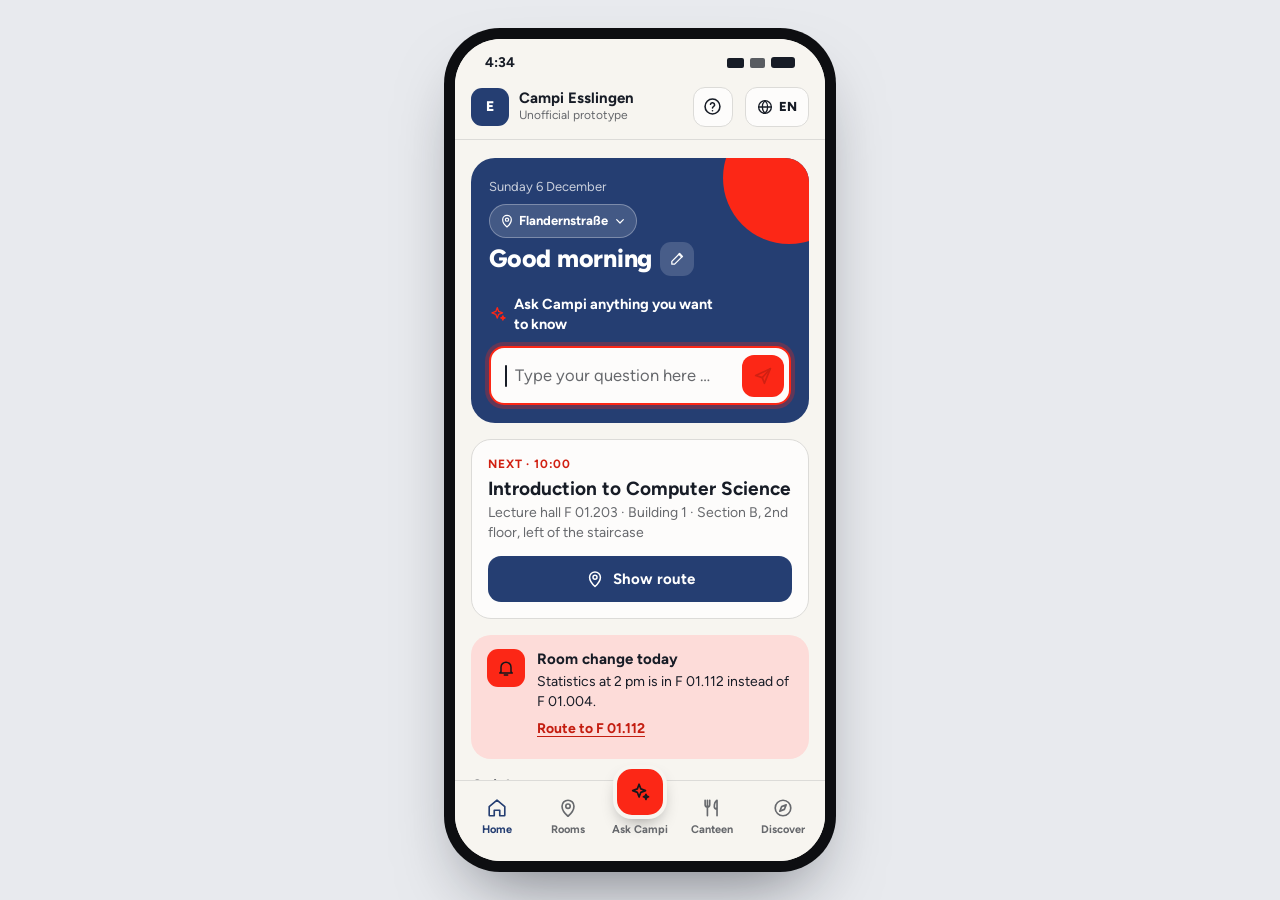
==== commit 987dda44: "Add files via upload" ====
--- a/index.html
+++ b/index.html
@@ -1,64 +1,4527 @@
 <!doctype html>
 <html lang="de">
 <head>
-  <meta charset="utf-8">
-  <meta name="viewport" content="width=device-width, initial-scale=1, viewport-fit=cover">
-  <title>Teamplaner</title>
-  <meta name="description" content="Teams, Events, Schichten und Aufgaben gemeinsam planen.">
-  <meta name="theme-color" content="#fff7f0">
-  <meta name="apple-mobile-web-app-capable" content="yes">
-  <meta name="mobile-web-app-capable" content="yes">
-  <meta name="apple-mobile-web-app-title" content="Teamplaner">
-  <meta name="application-name" content="Teamplaner">
-  <link rel="icon" href="img/icon.svg" type="image/svg+xml">
-  <link rel="apple-touch-icon" href="img/apple-touch-icon.png">
-  <link rel="manifest" id="tp-manifest" href="manifest.webmanifest">
-  <link rel="stylesheet" href="css/app.css">
-  <script>
-    /* Hell/Dunkel sofort setzen, damit nichts aufblitzt */
-    try { document.documentElement.dataset.theme = localStorage.getItem('tp.theme') || 'system'; }
-    catch (e) { document.documentElement.dataset.theme = 'system'; }
-  </script>
-  <script src="config.js"></script>
-  <script>
-    /* App-Name aus config.js überall einsetzen: Browser-Tab, Startbildschirm-Verknüpfung (Android & iPhone) */
-    (function () {
-      var c = window.TP_CONFIG || {};
-      var name = (c.appName || 'Teamplaner').trim();
-      var short = (c.appShortName || name).trim();
-      document.title = name;
-      function meta(n, v) {
-        var m = document.querySelector('meta[name="' + n + '"]');
-        if (!m) { m = document.createElement('meta'); m.name = n; document.head.appendChild(m); }
-        m.content = v;
-      }
-      meta('apple-mobile-web-app-title', short);
-      meta('application-name', short);
-      try {
-        var base = new URL('./', location.href).href;
-        var abs = function (p) { return new URL(p, base).href; };
-        var manifest = {
-          id: base, name: name, short_name: short,
-          start_url: base, scope: base,
-          display: 'standalone', background_color: '#fff7f0', theme_color: '#7c5cff',
-          icons: [
-            { src: abs('img/icon-192.png'), sizes: '192x192', type: 'image/png', purpose: 'any' },
-            { src: abs('img/icon-512.png'), sizes: '512x512', type: 'image/png', purpose: 'any maskable' },
-            { src: abs('img/icon.svg'), sizes: 'any', type: 'image/svg+xml', purpose: 'any' }
-          ]
-        };
-        // iPhone/iPad: echte Manifest-Datei behalten (nötig für Push); der Name kommt dort aus dem Meta-Tag oben
-        var ios = /iphone|ipad|ipod/i.test(navigator.userAgent) || (navigator.platform === 'MacIntel' && navigator.maxTouchPoints > 1);
-        if (!ios) document.getElementById('tp-manifest').href =
-          'data:application/manifest+json;charset=utf-8,' + encodeURIComponent(JSON.stringify(manifest));
-      } catch (e) { /* dann gilt manifest.webmanifest */ }
-    })();
-  </script>
-  <script src="js/vendor/supabase.js"></script>
-  <script type="module" src="js/app.js"></script>
+<meta charset="utf-8">
+<meta name="viewport" content="width=device-width,initial-scale=1,viewport-fit=cover">
+<meta name="robots" content="noindex">
+<title>Campi · Campus-App (Prototyp)</title>
+<meta name="theme-color" content="#253E72">
+<link rel="manifest" href="manifest.webmanifest">
+<link rel="icon" href="icon-192.png" type="image/png">
+<link rel="apple-touch-icon" href="apple-touch-icon.png">
+<meta name="apple-mobile-web-app-capable" content="yes">
+<meta name="apple-mobile-web-app-title" content="Campi">
+<!-- Zugangsdaten und Einstellungen stehen in config.js -->
+<script src="config.js"></script>
+<!-- Branding der App: Name, Stadt, Logo und die drei Farben -->
+<script type="application/json" id="branding-data">{"name":"Campi Esslingen","city":"Esslingen","logo":null,"primary":"#253E72","accent":"#FC2716","background":"#F7F5F0","savedAt":"2026-10-15T12:00:00.000Z"}</script>
+<style>:root{color-scheme:light;box-sizing:border-box;padding-top:env(safe-area-inset-top,0px);padding-bottom:env(safe-area-inset-bottom,0px)}html{scroll-padding-top:env(safe-area-inset-top,0px)}body{margin:0;padding:0;font:14px -apple-system,BlinkMacSystemFont,sans-serif;background:#fff;color:#000}img{max-width:100%}[hidden]:not([hidden=until-found i]){display:none!important}</style>
+<!-- Schrift Figtree, lokal eingebettet (SIL Open Font License 1.1), damit keine Verbindung zu Google Fonts entsteht -->
+<style>@font-face{font-family:'Figtree';font-style:normal;font-display:swap;font-weight:300 900;src:url([data-uri]) format('woff2');unicode-range:U+0100-02BA,U+02BD-02C5,U+02C7-02CC,U+02CE-02D7,U+02DD-02FF,U+0304,U+0308,U+0329,U+1D00-1DBF,U+1E00-1E9F,U+1EF2-1EFF,U+2020,U+20A0-20AB,U+20AD-20C0,U+2113,U+2C60-2C7F,U+A720-A7FF}
+@font-face{font-family:'Figtree';font-style:normal;font-display:swap;font-weight:300 900;src:url([data-uri]) format('woff2');unicode-range:U+0000-00FF,U+0131,U+0152-0153,U+02BB-02BC,U+02C6,U+02DA,U+02DC,U+0304,U+0308,U+0329,U+2000-206F,U+20AC,U+2122,U+2191,U+2193,U+2212,U+2215,U+FEFF,U+FFFD}</style>
+<style id="app-css">
+/* Two views on one page: the plain link shows only the app; the link ending in #einstellungen opens the university settings (branding + question radar). App colors come from the three brand colors. */
+:root{
+  --page-bg:#E8EAEE;
+  --page-surface:#FFFFFF;
+  --page-field:#F4F5F7;
+  --page-fg:#15171C;
+  --page-muted:#596070;
+  --page-line:#D5D9E0;
+  --focus:#2F6FEB;
+  --danger:#C23A2B;
+  --device:#0D0E11;
+  --font:'Figtree', system-ui, -apple-system, 'Segoe UI', Roboto, Arial, sans-serif;
+}
+@media (prefers-color-scheme: dark){
+  :root:not([data-theme="light"]){
+    --page-bg:#0E1013;--page-surface:#181B20;--page-field:#21252C;--page-fg:#ECEEF2;--page-muted:#A3AAB8;--page-line:#2C313A;--focus:#7AA7FF;--danger:#FF8A7A;--device:#000000;color-scheme:dark;
+  }
+}
+:root[data-theme="dark"]{
+  --page-bg:#0E1013;--page-surface:#181B20;--page-field:#21252C;--page-fg:#ECEEF2;--page-muted:#A3AAB8;--page-line:#2C313A;--focus:#7AA7FF;--danger:#FF8A7A;--device:#000000;color-scheme:dark;
+}
+html{box-sizing:border-box;height:100%}
+*,*::before,*::after{box-sizing:inherit}
+body{height:100%;background:var(--page-bg);color:var(--page-fg);font-family:var(--font);font-size:16px;line-height:1.4;-webkit-font-smoothing:antialiased;-webkit-tap-highlight-color:transparent}
+h1,h2,h3,p{margin:0}
+h1,h2,h3{text-wrap:balance}
+button{font:inherit;cursor:pointer}
+a{color:inherit}
+:focus-visible{outline:3px solid var(--focus);outline-offset:2px}
+.sr-only{position:absolute!important;width:1px;height:1px;overflow:hidden;clip:rect(0 0 0 0);white-space:nowrap;border:0;padding:0;margin:-1px}
+.ic{width:22px;height:22px;fill:none;stroke:currentColor;stroke-width:1.8;stroke-linecap:round;stroke-linejoin:round;flex:none}
+#root{min-height:100%}
+
+/* ---------- phone frame (default) ---------- */
+.device{width:392px;max-width:100%;height:min(844px, calc(100vh - 56px));min-height:560px;flex:none;padding:11px;border-radius:56px;background:var(--device);box-shadow:0 34px 70px -28px rgba(12,16,28,.55)}
+.device .app{border-radius:46px}
+.statusbar{display:flex;justify-content:space-between;align-items:center;padding:14px 30px 2px;font-size:14px;font-weight:700;background:var(--a-bg);color:var(--a-fg);flex:none}
+.statusbar .sb-icons{display:flex;gap:6px;align-items:center}
+.statusbar .sb-icons i{display:block;background:currentColor;border-radius:2px}
+.device .tabbar{padding-bottom:20px}
+
+/* ---------- app-only view ---------- */
+.stage{min-height:100%;display:flex;align-items:center;justify-content:center;padding-block:28px;padding-left:max(28px, env(safe-area-inset-left,0px));padding-right:max(28px, env(safe-area-inset-right,0px))}
+@media (max-width:959.98px){
+  html[data-mode="app"], html[data-mode="app"] body{overflow:hidden}
+  html[data-mode="app"] body{background:var(--a-page, var(--page-bg))}
+  html[data-mode="app"] #root{height:100%}
+  .stage{height:100%;padding:0;display:block}
+  .stage .device{width:100%;max-width:560px;height:100%;min-height:0;margin-inline:auto;padding:0;border-radius:0;background:none;box-shadow:none}
+  .stage .device .app{border-radius:0}
+  .stage .statusbar{display:none}
+  .stage .device .tabbar{padding-bottom:8px}
+}
+
+/* ---------- app shell (colors set from branding) ---------- */
+.app{
+  --a-primary:#14213D;--a-on-primary:#FFFFFF;--a-primary-ink:#14213D;--a-primary-soft:#E5E7EC;--a-primary-on-soft:#14213D;
+  --a-accent:#E8572A;--a-on-accent:#15171C;--a-accent-ink:#A9401C;--a-accent-soft:#FBE4DA;--a-accent-on-soft:#963A19;
+  --a-bg:#F7F5F0;--a-surface:#FDFCFA;--a-surface-2:#EEECE7;--a-fg:#171A22;--a-muted:#5A5F6A;--a-line:#E2DED6;--a-hero-muted:#C9CDD6;
+  display:flex;flex-direction:column;height:100%;overflow:hidden;position:relative;background:var(--a-bg);color:var(--a-fg);font-family:var(--font)
+}
+.appbar{flex:none;display:flex;align-items:center;gap:12px;padding:12px max(16px, env(safe-area-inset-right,0px)) 12px max(16px, env(safe-area-inset-left,0px));background:var(--a-bg);border-bottom:1px solid var(--a-line)}
+.brand{display:flex;align-items:center;gap:10px;min-width:0;flex:1;-webkit-user-select:none;user-select:none;-webkit-touch-callout:none}
+.logo{display:flex;align-items:center;height:38px;flex:none}
+.logo img{height:38px;width:auto;max-width:140px;object-fit:contain;display:block;-webkit-user-drag:none}
+.logo.plate{background:#FFFFFF;border-radius:10px;padding:4px 8px}
+.logo.plate img{height:30px}
+.logo.mono{width:38px;border-radius:11px;background:var(--a-primary);color:var(--a-on-primary);justify-content:center;font-weight:800;font-size:14px;letter-spacing:.03em}
+.brand-txt{display:flex;flex-direction:column;min-width:0}
+.brand-name{font-weight:700;font-size:15px;line-height:1.2;white-space:nowrap;overflow:hidden;text-overflow:ellipsis}
+.brand-sub{font-size:12px;color:var(--a-muted)}
+.screen{flex:1;min-height:0;overflow-y:auto;overscroll-behavior:contain;-webkit-overflow-scrolling:touch}
+.screen.is-chat{overflow:hidden;display:flex;flex-direction:column}
+.pad{padding:18px max(16px, env(safe-area-inset-right,0px)) 28px max(16px, env(safe-area-inset-left,0px))}
+.stack{display:flex;flex-direction:column;gap:16px}
+.muted{color:var(--a-muted)}
+.screen-head{display:flex;flex-direction:column;gap:4px}
+.screen-head h1{font-size:26px;font-weight:800;letter-spacing:-.01em;line-height:1.15}
+.screen-head p{font-size:14px}
+
+/* start */
+.hero{position:relative;overflow:hidden;background:var(--a-primary);color:var(--a-on-primary);border-radius:24px;padding:20px 18px 18px;display:flex;flex-direction:column;gap:4px}
+.hero::after{content:"";position:absolute;right:-46px;top:-46px;width:132px;height:132px;border-radius:50%;background:var(--a-accent)}
+.hero > *{position:relative;z-index:1}
+.hero-date{font-size:13px;color:var(--a-hero-muted);padding-right:70px}
+.hero-title{font-size:25px;font-weight:800;line-height:1.15;letter-spacing:-.01em;padding-right:70px;margin-bottom:12px}
+.ask{display:flex;align-items:center;gap:8px;background:var(--a-surface);color:var(--a-fg);border-radius:15px;padding:5px 5px 5px 12px}
+.ask .ic{color:var(--a-accent-ink)}
+.ask input{flex:1;min-width:0;border:0;background:transparent;font:inherit;font-size:16px;color:var(--a-fg);padding:9px 0;outline:none}
+.ask input::placeholder,.composer input::placeholder,.search input::placeholder{color:var(--a-muted);opacity:1}
+.ask button{width:42px;height:42px;border-radius:12px;border:0;background:var(--a-accent);color:var(--a-on-accent);display:grid;place-items:center;flex:none}
+.card{background:var(--a-surface);border:1px solid var(--a-line);border-radius:20px;padding:16px}
+.label{font-size:12px;font-weight:700;letter-spacing:.07em;text-transform:uppercase;color:var(--a-accent-ink)}
+.card h2{font-size:19px;font-weight:700;line-height:1.25;margin-top:4px}
+.card .sub{font-size:14px;color:var(--a-muted);margin-top:2px}
+.btn{display:inline-flex;align-items:center;justify-content:center;gap:8px;min-height:46px;padding:0 16px;border-radius:13px;border:0;font-weight:700;font-size:15px}
+.btn .ic{width:20px;height:20px}
+.btn-primary{background:var(--a-primary);color:var(--a-on-primary)}
+.btn-block{width:100%;margin-top:14px}
+.notice{display:flex;gap:12px;align-items:flex-start;background:var(--a-accent-soft);color:var(--a-fg);border-radius:20px;padding:14px 16px}
+.notice-ico{width:38px;height:38px;border-radius:11px;background:var(--a-accent);color:var(--a-on-accent);display:grid;place-items:center;flex:none}
+.notice-ico .ic{width:20px;height:20px}
+.notice strong{display:block;font-size:15px}
+.notice p{font-size:14px;margin-top:2px}
+.link{background:none;border:0;padding:0;min-height:34px;font-weight:700;font-size:14px;color:var(--a-primary-ink);text-decoration:underline;text-underline-offset:3px;display:inline-flex;align-items:center}
+.notice .link{color:var(--a-accent-on-soft)}
+.sec-head{display:flex;align-items:center;justify-content:space-between;gap:12px;margin-bottom:8px}
+.sec-head h3{font-size:16px;font-weight:700}
+.tiles{display:grid;grid-template-columns:1fr 1fr;gap:10px}
+.tile{display:flex;flex-direction:column;align-items:flex-start;gap:10px;padding:14px;border-radius:18px;background:var(--a-surface);border:1px solid var(--a-line);text-align:left;color:var(--a-fg);min-height:108px}
+.tico{width:40px;height:40px;border-radius:12px;background:var(--a-primary-soft);color:var(--a-primary-on-soft);display:grid;place-items:center}
+.tile b{font-size:15px;line-height:1.2}
+.tile .tsub{font-size:13px;color:var(--a-muted);margin-top:2px;display:block}
+.rows{display:flex;flex-direction:column}
+.row{display:flex;gap:12px;align-items:center;justify-content:space-between;padding:11px 0;border-top:1px solid var(--a-line)}
+.row:first-child{border-top:0;padding-top:2px}
+.row .rt{min-width:0}
+.row .rt b{display:block;font-size:15px;font-weight:600;line-height:1.3}
+.row .rt span{display:block;font-size:13px;color:var(--a-muted)}
+.row .rv{font-weight:700;font-variant-numeric:tabular-nums;white-space:nowrap}
+.datebox{width:46px;flex:none;border-radius:12px;background:var(--a-primary-soft);color:var(--a-primary-on-soft);text-align:center;padding:6px 0;line-height:1.1}
+.datebox b{display:block;font-size:16px}
+.datebox span{font-size:11px;font-weight:700;text-transform:uppercase}
+.foot-note{font-size:12px;color:var(--a-muted);text-align:center}
+
+/* chips, search */
+.chips{display:flex;gap:8px;overflow-x:auto;scrollbar-width:none;padding-bottom:2px;margin-inline:-2px;padding-inline:2px}
+.chips::-webkit-scrollbar,.suggest::-webkit-scrollbar{display:none}
+.chip{flex:none;border:1px solid var(--a-line);background:var(--a-surface);color:var(--a-fg);border-radius:999px;padding:8px 14px;font-size:14px;font-weight:600;min-height:40px;display:inline-flex;align-items:center;gap:6px}
+.chip .ic{width:17px;height:17px}
+.chip[aria-pressed="true"]{background:var(--a-primary);color:var(--a-on-primary);border-color:var(--a-primary)}
+.search{display:flex;align-items:center;gap:10px;background:var(--a-surface);border:1px solid var(--a-line);border-radius:15px;padding:0 12px;color:var(--a-muted)}
+.search input{flex:1;min-width:0;border:0;background:transparent;font:inherit;font-size:16px;color:var(--a-fg);padding:13px 0;outline:none}
+.results{display:flex;flex-direction:column;background:var(--a-surface);border:1px solid var(--a-line);border-radius:15px;overflow:hidden}
+.result{display:flex;justify-content:space-between;align-items:center;gap:12px;padding:12px 14px;background:none;border:0;border-top:1px solid var(--a-line);color:var(--a-fg);text-align:left}
+.result:first-child{border-top:0}
+.result span{font-size:13px;color:var(--a-muted)}
+.empty{font-size:14px;color:var(--a-muted);padding:14px}
+
+/* rooms */
+.room-top{display:flex;justify-content:space-between;gap:12px;align-items:flex-start}
+.pill{display:inline-flex;align-items:center;gap:5px;border-radius:999px;padding:6px 10px;font-size:13px;font-weight:700;background:var(--a-accent-soft);color:var(--a-accent-on-soft);white-space:nowrap}
+.pill .ic{width:16px;height:16px}
+.route-opts{display:flex;align-items:center;gap:10px;margin-top:12px;min-width:0}
+.ro-label{font-size:12px;font-weight:700;letter-spacing:.06em;text-transform:uppercase;color:var(--a-muted);width:40px;flex:none}
+.route-opts .chips{flex:1;min-width:0;flex-wrap:wrap;overflow:visible}
+.chip-sm{min-height:34px;padding:5px 11px;font-size:13px}
+.map-wrap{position:relative;margin:14px -16px 0;border-top:1px solid var(--a-line);border-bottom:1px solid var(--a-line);background:#E9EAEC}
+.map{width:100%;max-width:100%;height:auto;display:block}
+.map-zoom{position:absolute;right:10px;bottom:10px;width:40px;height:40px;border-radius:12px;border:0;background:var(--a-surface);color:var(--a-fg);display:grid;place-items:center;box-shadow:0 4px 14px -4px rgba(0,0,0,.35)}
+.map-zoom .ic{width:20px;height:20px}
+.route{stroke-dasharray:7 7;animation:dash 1.1s linear infinite}
+@keyframes dash{to{stroke-dashoffset:-28}}
+.map-overlay{position:absolute;inset:0;z-index:20;display:flex;flex-direction:column;background:var(--a-bg)}
+.mo-head{flex:none;display:flex;align-items:center;justify-content:space-between;gap:12px;padding:12px max(16px, env(safe-area-inset-right,0px)) 12px max(16px, env(safe-area-inset-left,0px));border-bottom:1px solid var(--a-line)}
+.mo-head b{display:block;font-size:16px}
+.mo-head span{display:block;font-size:13px;color:var(--a-muted)}
+.mo-close{width:42px;height:42px;border-radius:13px;border:0;background:var(--a-surface-2);color:var(--a-fg);display:grid;place-items:center;flex:none}
+.mo-scroll{flex:1;min-height:0;overflow:auto;overscroll-behavior:contain;background:#E9EAEC;-webkit-overflow-scrolling:touch}
+.mo-inner{width:760px;max-width:none}
+.map-big{width:760px;max-width:none}
+.steps{margin:14px 0 0;padding:0;list-style:none;counter-reset:s;display:flex;flex-direction:column;gap:10px}
+.steps li{display:flex;gap:12px;align-items:flex-start;font-size:15px;line-height:1.35}
+.steps li::before{counter-increment:s;content:counter(s);width:26px;height:26px;border-radius:50%;background:var(--a-primary);color:var(--a-on-primary);display:grid;place-items:center;font-size:13px;font-weight:700;flex:none}
+.note-line{display:flex;gap:8px;align-items:flex-start;font-size:14px;color:var(--a-muted);margin-top:12px}
+.note-line .ic{width:18px;height:18px;margin-top:1px}
+.src{display:flex;align-items:center;gap:6px;font-size:13px;color:var(--a-muted)}
+.src .ic{width:16px;height:16px}
+
+/* mensa */
+.days{display:grid;grid-template-columns:repeat(5,1fr);gap:6px}
+.day{display:flex;flex-direction:column;align-items:center;gap:1px;padding:8px 0;border-radius:13px;border:1px solid var(--a-line);background:var(--a-surface);color:var(--a-fg)}
+.day b{font-size:15px}
+.day span{font-size:12px;color:var(--a-muted);font-variant-numeric:tabular-nums}
+.day[aria-selected="true"]{background:var(--a-primary);color:var(--a-on-primary);border-color:var(--a-primary)}
+.day[aria-selected="true"] span{color:var(--a-on-primary)}
+.dishes{display:flex;flex-direction:column;gap:10px}
+.dish{display:flex;gap:12px;justify-content:space-between;align-items:flex-start}
+.dish h3{font-size:16px;font-weight:700;line-height:1.3}
+.tags{display:flex;flex-wrap:wrap;gap:6px;margin-top:8px}
+.tag{font-size:12px;font-weight:700;border-radius:8px;padding:4px 8px;background:var(--a-surface-2);color:var(--a-fg);display:inline-flex;align-items:center;gap:4px}
+.tag .ic{width:14px;height:14px}
+.tag.veg{background:var(--a-accent-soft);color:var(--a-accent-on-soft)}
+.price{text-align:right;white-space:nowrap;flex:none}
+.price b{font-size:18px;font-variant-numeric:tabular-nums}
+.price span{display:block;font-size:12px;color:var(--a-muted)}
+.allergen{font-size:13px;color:var(--a-muted);margin-top:8px}
+
+/* chat */
+.chat-head{flex:none;display:flex;align-items:center;gap:8px;padding:9px max(16px, env(safe-area-inset-right,0px)) 9px max(16px, env(safe-area-inset-left,0px));border-bottom:1px solid var(--a-line);font-size:13px;color:var(--a-muted)}
+.chat-head .ic{width:17px;height:17px;color:var(--a-accent-ink)}
+.chat-log{flex:1;min-height:0;overflow-y:auto;overscroll-behavior:contain;padding:16px max(16px, env(safe-area-inset-right,0px)) 10px max(16px, env(safe-area-inset-left,0px));display:flex;flex-direction:column;gap:12px}
+.msg{display:flex;gap:8px;max-width:90%}
+.msg.me{align-self:flex-end}
+.msg.me p{background:var(--a-primary);color:var(--a-on-primary);padding:10px 14px;border-radius:18px 18px 5px 18px;font-size:15px;line-height:1.4;overflow-wrap:anywhere}
+.avatar{width:30px;height:30px;border-radius:10px;background:var(--a-accent);color:var(--a-on-accent);display:grid;place-items:center;flex:none;margin-top:2px}
+.avatar .ic{width:18px;height:18px}
+.bubble{min-width:0;background:var(--a-surface);border:1px solid var(--a-line);border-radius:18px 18px 18px 5px;padding:10px 14px;display:flex;flex-direction:column;gap:8px;align-items:flex-start;font-size:15px;line-height:1.45}
+.bubble p{overflow-wrap:anywhere}
+.msg.unsure .bubble{border-style:dashed;border-color:var(--a-accent-ink)}
+.tag-unsure{font-size:12px;font-weight:700;color:var(--a-accent-ink);display:inline-flex;gap:5px;align-items:center}
+.tag-unsure .ic{width:15px;height:15px}
+.src-chip{display:inline-flex;align-items:center;gap:6px;font-size:12.5px;font-weight:600;color:var(--a-primary-on-soft);background:var(--a-primary-soft);border-radius:8px;padding:4px 8px}
+.src-chip .ic{width:15px;height:15px}
+.act-btn{border:0;background:var(--a-primary);color:var(--a-on-primary);border-radius:11px;padding:9px 12px;font-size:14px;font-weight:700;display:inline-flex;gap:6px;align-items:center;min-height:40px}
+.act-btn .ic{width:17px;height:17px}
+.typing{display:inline-flex;gap:5px;padding:4px 2px}
+.typing span{width:7px;height:7px;border-radius:50%;background:var(--a-muted);animation:blink 1.1s infinite}
+.typing span:nth-child(2){animation-delay:.18s}
+.typing span:nth-child(3){animation-delay:.36s}
+@keyframes blink{0%,80%,100%{opacity:.25}40%{opacity:1}}
+.suggest{flex:none;display:flex;gap:8px;overflow-x:auto;scrollbar-width:none;padding:6px max(16px, env(safe-area-inset-right,0px)) 8px max(16px, env(safe-area-inset-left,0px))}
+.suggest .chip{font-size:13.5px}
+.composer{flex:none;display:flex;gap:8px;padding:8px max(12px, env(safe-area-inset-right,0px)) 10px max(12px, env(safe-area-inset-left,0px));border-top:1px solid var(--a-line);background:var(--a-bg)}
+.composer input{flex:1;min-width:0;border:1px solid var(--a-line);background:var(--a-surface);border-radius:15px;padding:12px 14px;font:inherit;font-size:16px;color:var(--a-fg)}
+.send{width:50px;border-radius:15px;border:0;background:var(--a-accent);color:var(--a-on-accent);display:grid;place-items:center;flex:none}
+
+/* discover */
+.seg{display:grid;grid-template-columns:1fr 1fr;background:var(--a-surface-2);border-radius:15px;padding:4px;gap:4px}
+.seg button{border:0;background:none;border-radius:11px;padding:10px;font-weight:700;color:var(--a-muted);min-height:42px}
+.seg button[aria-selected="true"]{background:var(--a-surface);color:var(--a-fg);box-shadow:0 1px 3px rgba(0,0,0,.14)}
+.place{display:flex;gap:12px;align-items:flex-start}
+.place .tico{flex:none}
+.place b{font-size:15px;display:block}
+.place p{font-size:14px;color:var(--a-muted)}
+.contact-btn{flex:none}
+
+/* tab bar */
+.tabbar{flex:none;display:grid;grid-template-columns:repeat(5,1fr);align-items:end;background:var(--a-bg);border-top:1px solid var(--a-line);padding:6px max(6px, env(safe-area-inset-right,0px)) 8px max(6px, env(safe-area-inset-left,0px))}
+.tab{display:flex;flex-direction:column;align-items:center;gap:3px;background:none;border:0;font-size:11px;font-weight:700;color:var(--a-muted);padding:4px 0;min-height:50px;justify-content:flex-end}
+.tab[aria-current="page"]{color:var(--a-primary-ink)}
+.tab-ai .ai-ico{width:54px;height:54px;border-radius:19px;background:var(--a-accent);color:var(--a-on-accent);display:grid;place-items:center;margin-top:-26px;border:4px solid var(--a-bg);box-shadow:0 8px 18px -8px rgba(0,0,0,.45)}
+.tab-ai[aria-current="page"] .ai-ico{background:var(--a-primary);color:var(--a-on-primary)}
+
+/* ---------- settings view (Hochschul-Bereich) ---------- */
+.admin{max-width:1120px;margin-inline:auto;padding-block:24px 48px;padding-left:max(16px, env(safe-area-inset-left,0px));padding-right:max(16px, env(safe-area-inset-right,0px));display:flex;flex-direction:column;gap:20px;font-size:15px;line-height:1.45}
+.admin-top{display:flex;align-items:center;justify-content:space-between;gap:16px;flex-wrap:wrap}
+.admin-brand{display:flex;align-items:center;gap:14px;min-width:0}
+.mark{width:48px;height:48px;border-radius:14px;flex:none;display:grid;place-items:center;font-weight:800;font-size:16px;background:var(--brand-btn,#14213D);color:var(--brand-btn-fg,#FFFFFF);overflow:hidden}
+.mark.img{background:#FFFFFF;border:1px solid var(--page-line);padding:4px}
+.mark img{max-width:100%;max-height:100%;object-fit:contain;display:block}
+.admin-brand h1{font-size:26px;font-weight:800;letter-spacing:-.015em;line-height:1.15}
+.eyebrow{font-size:12px;font-weight:700;letter-spacing:.08em;text-transform:uppercase;color:var(--page-muted)}
+.btn-p{display:inline-flex;align-items:center;justify-content:center;gap:8px;min-height:44px;padding:0 16px;border-radius:12px;border:1px solid var(--page-line);background:var(--page-surface);color:var(--page-fg);font-weight:700;font-size:14px;cursor:pointer;text-decoration:none}
+.btn-p .ic{width:18px;height:18px}
+.seg-p{display:inline-flex;gap:4px;padding:4px;background:var(--page-field);border:1px solid var(--page-line);border-radius:14px;align-self:flex-start;max-width:100%}
+.seg-p button{border:0;background:none;border-radius:10px;padding:8px 16px;font-weight:700;font-size:14px;color:var(--page-muted);min-height:40px;display:inline-flex;align-items:center;gap:6px}
+.seg-p button .ic{width:18px;height:18px}
+.seg-p button[aria-selected="true"]{background:var(--page-surface);color:var(--page-fg);box-shadow:0 1px 3px rgba(0,0,0,.15)}
+.intro-p{color:var(--page-muted);max-width:62ch}
+.admin-grid{display:grid;grid-template-columns:minmax(0,1fr);gap:28px;align-items:start}
+.admin-preview{min-width:0;width:100%}
+.admin-form{display:flex;flex-direction:column;gap:16px;min-width:0}
+.card-p{background:var(--page-surface);border:1px solid var(--page-line);border-radius:20px;padding:22px}
+.card-p h2{font-size:18px;font-weight:800;margin-bottom:4px}
+.card-p > p.hint{margin-bottom:14px}
+.field{display:flex;flex-direction:column;gap:8px}
+.field + .field{margin-top:20px}
+.flabel{font-size:13px;font-weight:700}
+.tinput{font:inherit;font-size:16px;padding:11px 12px;border-radius:12px;border:1px solid var(--page-line);background:var(--page-field);color:var(--page-fg);width:100%}
+.drop{display:flex;gap:14px;align-items:center;padding:12px;border:1.5px dashed var(--page-line);border-radius:16px;flex-wrap:wrap}
+.drop.over{border-color:var(--focus);background:var(--page-field)}
+.drop-prev{width:88px;height:64px;border-radius:12px;background:var(--page-field);display:grid;place-items:center;overflow:hidden;flex:none;font-size:12px;color:var(--page-muted);text-align:center}
+.drop-prev img{max-width:78px;max-height:54px;object-fit:contain;display:block}
+.drop-actions{display:flex;align-items:center;gap:6px 14px;flex-wrap:wrap;min-width:0}
+.hint{font-size:12.5px;color:var(--page-muted)}
+.color-row{display:grid;grid-template-columns:48px minmax(0,1fr) 108px;gap:12px;align-items:center;padding:10px 0;border-top:1px solid var(--page-line)}
+.color-row:first-of-type{border-top:0;padding-top:0}
+.color-row input[type="color"]{width:48px;height:48px;border:1px solid var(--page-line);border-radius:13px;padding:3px;background:var(--page-field);cursor:pointer}
+.color-row input[type="color"]::-webkit-color-swatch-wrapper{padding:0}
+.color-row input[type="color"]::-webkit-color-swatch{border:0;border-radius:9px}
+.color-row input[type="color"]::-moz-color-swatch{border:0;border-radius:9px}
+.ctxt label{display:block;font-weight:700;font-size:14px}
+.ctxt span{display:block;font-size:12.5px;color:var(--page-muted);line-height:1.3}
+.hex{font:inherit;font-size:16px;font-variant-numeric:tabular-nums;text-transform:uppercase;padding:10px;border-radius:10px;border:1px solid var(--page-line);background:var(--page-field);color:var(--page-fg);width:100%}
+.hex[aria-invalid="true"]{border-color:var(--danger)}
+.presets{display:grid;grid-template-columns:repeat(auto-fill, minmax(150px, 1fr));gap:8px}
+.preset{display:flex;align-items:center;gap:10px;padding:10px;border-radius:12px;border:1px solid var(--page-line);background:var(--page-field);font-size:14px;font-weight:600;color:var(--page-fg);text-align:left;min-height:46px}
+.dots{display:flex;flex:none}
+.dots i{width:17px;height:17px;border-radius:50%;box-shadow:0 0 0 2px var(--page-field)}
+.dots i + i{margin-left:-5px}
+.save-bar{display:flex;align-items:center;justify-content:space-between;gap:12px;flex-wrap:wrap;background:var(--page-surface);border:1px solid var(--page-line);border-radius:18px;padding:14px 16px}
+.save-state{display:flex;align-items:center;gap:8px;font-size:14px;font-weight:700;min-width:0}
+.save-state::before{content:"";width:9px;height:9px;border-radius:50%;background:var(--page-muted);flex:none}
+.save-state.dirty::before{background:var(--focus)}
+.save-state.local::before{background:#D99A00}
+.save-actions{display:flex;gap:8px;flex-wrap:wrap}
+.btn-brand{display:inline-flex;align-items:center;justify-content:center;gap:8px;min-height:44px;padding:0 18px;border-radius:12px;border:0;background:var(--brand-btn,#14213D);color:var(--brand-btn-fg,#FFFFFF);font-weight:800;font-size:15px}
+.btn-brand[disabled]{opacity:.55;cursor:not-allowed}
+.btn-brand .ic{width:18px;height:18px}
+.btn-ghost{background:none;border:0;color:var(--page-muted);font-weight:700;font-size:14px;padding:8px 4px;text-decoration:underline;text-underline-offset:3px;min-height:40px}
+.btn-ghost[disabled]{opacity:.5;cursor:not-allowed}
+.status{font-size:13px;color:var(--page-muted);flex-basis:100%}
+.status.error{color:var(--danger);font-weight:600}
+.admin-preview{display:flex;flex-direction:column;align-items:center;gap:10px}
+.admin-preview .hint{text-align:center}
+.mobile-switch{display:none}
+.toast{position:fixed;left:50%;bottom:calc(20px + env(safe-area-inset-bottom,0px));transform:translateX(-50%);background:var(--page-fg);color:var(--page-bg);padding:12px 18px;border-radius:12px;font-weight:700;font-size:14px;z-index:40;max-width:calc(100% - 32px);box-shadow:0 10px 30px rgba(0,0,0,.25)}
+@media (min-width:960px){
+  .admin-grid{grid-template-columns:minmax(0,1fr) 392px}
+  .admin-preview{position:sticky;top:24px}
+}
+@media (max-width:959.98px){
+  .mobile-switch{display:inline-flex}
+  .admin-grid[data-view="form"] .admin-preview{display:none}
+  .admin-grid[data-view="preview"] .admin-form{display:none}
+  .admin-preview .device{height:min(760px, calc(100vh - 210px))}
+  .save-bar{position:sticky;bottom:calc(12px + env(safe-area-inset-bottom,0px));box-shadow:0 10px 30px -12px rgba(0,0,0,.3)}
+  .color-row{grid-template-columns:48px minmax(0,1fr) 96px}
+}
+/* radar (settings view) */
+.kpis-p{display:grid;grid-template-columns:repeat(auto-fit, minmax(170px, 1fr));gap:12px}
+.kpi-p{background:var(--page-surface);border:1px solid var(--page-line);border-radius:18px;padding:16px}
+.kpi-p b{display:block;font-size:30px;font-weight:800;font-variant-numeric:tabular-nums;line-height:1.1}
+.kpi-p span{font-size:13px;color:var(--page-muted)}
+.radar-grid{display:grid;gap:16px}
+@media (min-width:860px){ .radar-grid{grid-template-columns:1fr 1fr} }
+.bars{display:flex;flex-direction:column;gap:12px;margin-top:14px}
+.bar-top{display:flex;justify-content:space-between;gap:10px;font-size:14px;font-weight:600}
+.bar-top span{font-variant-numeric:tabular-nums}
+.bar{height:10px;border-radius:6px;background:var(--page-field);overflow:hidden;margin-top:6px}
+.bar i{display:block;height:100%;background:var(--page-muted);border-radius:6px}
+.bar.lead i{background:var(--brand-btn,#14213D)}
+.rows-p{display:flex;flex-direction:column;margin-top:10px}
+.row-p{display:flex;gap:12px;align-items:center;justify-content:space-between;padding:11px 0;border-top:1px solid var(--page-line)}
+.row-p:first-child{border-top:0}
+.row-p .rt{min-width:0}
+.row-p .rt b{display:block;font-size:15px;font-weight:600;line-height:1.3;overflow-wrap:anywhere}
+.row-p .rt span{display:block;font-size:13px;color:var(--page-muted)}
+.row-p .rv{font-weight:700;font-variant-numeric:tabular-nums;white-space:nowrap}
+.flag{display:inline-flex;align-items:center;gap:5px;font-size:13px;font-weight:700;white-space:nowrap;border-radius:999px;padding:4px 10px;background:var(--page-field)}
+.flag .ic{width:15px;height:15px}
+.flag.no{color:var(--danger)}
+
+/* ---------- App-Test (Studien-Modus) ---------- */
+.st-bar{flex:none;display:flex;align-items:center;gap:12px;padding:10px max(14px, env(safe-area-inset-right,0px)) 10px max(14px, env(safe-area-inset-left,0px));background:var(--a-primary);color:var(--a-on-primary)}
+.st-txt{flex:1;min-width:0}
+.st-txt b{display:block;font-size:11px;font-weight:800;letter-spacing:.08em;text-transform:uppercase;color:var(--a-hero-muted)}
+.st-txt p{font-size:14px;font-weight:700;line-height:1.3;margin-top:1px;font-variant-numeric:tabular-nums}
+.st-bar button{flex:none;min-height:40px;padding:0 14px;border-radius:11px;border:0;background:var(--a-accent);color:var(--a-on-accent);font-weight:800;font-size:14px}
+.st-bar button.ghost{background:transparent;color:var(--a-on-primary);text-decoration:underline;text-underline-offset:3px;padding:0 6px;font-weight:700}
+.st-overlay{position:absolute;inset:0;z-index:30;overflow-y:auto;overscroll-behavior:contain;-webkit-overflow-scrolling:touch;background:var(--a-bg);color:var(--a-fg)}
+.st-inner{max-width:520px;margin:0 auto;padding:28px max(20px, env(safe-area-inset-right,0px)) 36px max(20px, env(safe-area-inset-left,0px));display:flex;flex-direction:column;gap:16px}
+.st-inner h1{font-size:26px;font-weight:800;line-height:1.15;letter-spacing:-.01em;outline:none}
+.st-inner > p{font-size:15px;line-height:1.5}
+.st-kicker{font-size:12px!important;font-weight:800;letter-spacing:.08em;text-transform:uppercase;color:var(--a-accent-ink)}
+.st-task{background:var(--a-surface);border:1px solid var(--a-line);border-left:4px solid var(--a-accent);border-radius:14px;padding:14px 16px;font-size:16px!important;font-weight:600}
+.st-note{font-size:13.5px!important;color:var(--a-muted)}
+.st-box{background:var(--a-primary-soft);color:var(--a-primary-on-soft);border-radius:16px;padding:14px 16px;display:flex;flex-direction:column;gap:6px;font-size:13.5px;line-height:1.45}
+.st-box b{display:flex;align-items:center;gap:6px;font-size:14px}
+.st-box .ic{width:18px;height:18px}
+.st-form{display:flex;flex-direction:column;gap:20px}
+.st-q{border:0;margin:0;padding:0;min-width:0}
+.st-q legend{font-weight:700;font-size:15.5px;line-height:1.35;padding:0;margin-bottom:10px}
+.st-q.st-missing legend{color:var(--a-accent-ink)}
+.st-q.st-missing legend::after{content:" · bitte auswählen";font-weight:600}
+.st-optional{font-weight:500;color:var(--a-muted)}
+.st-hint{font-size:13px;color:var(--a-muted);margin:-4px 0 8px}
+.st-opts{display:flex;flex-wrap:wrap;gap:8px}
+.st-opt{position:relative;display:inline-flex;min-width:0}
+.st-opt input{position:absolute;opacity:0;width:1px;height:1px;margin:0;pointer-events:none}
+.st-opt span{display:inline-flex;align-items:center;justify-content:center;min-height:44px;padding:8px 14px;border-radius:12px;border:1.5px solid var(--a-line);background:var(--a-surface);color:var(--a-fg);font-size:14.5px;font-weight:600;cursor:pointer;text-align:center;line-height:1.25}
+.st-opt input:checked + span{background:var(--a-primary);border-color:var(--a-primary);color:var(--a-on-primary)}
+.st-opt input:focus-visible + span{outline:3px solid var(--focus);outline-offset:2px}
+.st-scale{display:grid;grid-template-columns:repeat(5,minmax(0,1fr));gap:6px}
+.st-scale .st-opt span{width:100%;font-size:17px;font-weight:800}
+.st-ends{display:flex;justify-content:space-between;gap:12px;font-size:12.5px;color:var(--a-muted);margin-top:6px}
+.st-check{display:flex;gap:10px;align-items:flex-start;font-size:14px;line-height:1.4;cursor:pointer}
+.st-check input{width:22px;height:22px;margin:0;flex:none;accent-color:var(--a-primary)}
+.st-check.st-missing span{color:var(--a-accent-ink);font-weight:700}
+.st-text{font:inherit;font-size:16px;width:100%;padding:12px 14px;border-radius:12px;border:1.5px solid var(--a-line);background:var(--a-surface);color:var(--a-fg);resize:vertical}
+.st-text::placeholder{color:var(--a-muted);opacity:1}
+.st-err{font-size:14px;font-weight:700;color:var(--a-accent-ink)}
+.st-err:empty{display:none}
+.st-btn{min-height:52px;border-radius:14px;border:0;background:var(--a-primary);color:var(--a-on-primary);font-weight:800;font-size:16px;width:100%}
+.st-link{background:none;border:0;color:var(--a-muted);font-weight:700;font-size:14px;text-decoration:underline;text-underline-offset:3px;min-height:44px;align-self:center}
+.st-progress{display:flex;gap:6px}
+.st-progress i{flex:1;height:5px;border-radius:3px;background:var(--a-line)}
+.st-progress i.on{background:var(--a-accent)}
+.st-done-ico{width:56px;height:56px;border-radius:18px;display:grid;place-items:center;background:var(--a-accent);color:var(--a-on-accent)}
+.st-done-ico .ic{width:28px;height:28px}
+.st-nosrc .src-chip{display:none}
+.st-preview{align-self:flex-start;font-size:13px!important;font-weight:800;padding:6px 10px;border-radius:9px;background:var(--a-accent-soft);color:var(--a-accent-on-soft)}
+.st-qhint{display:block;font-weight:500;font-size:13.5px;color:var(--a-muted);margin-top:3px}
+.st-admin-actions{display:flex;gap:8px 16px;flex-wrap:wrap;align-items:center;margin-top:12px}
+
+@media (prefers-reduced-motion: reduce){
+  .route,.typing span{animation:none}
+}
+/* ESSLINGEN-EXTRA: language, campus, live map, pilot */
+.st-q.st-missing legend::after{content:" · " attr(data-pick)}
+.lang-btn{flex:none;display:inline-flex;align-items:center;gap:5px;min-height:40px;padding:0 10px;border-radius:12px;border:1px solid var(--a-line);background:var(--a-surface);color:var(--a-fg);font-weight:800;font-size:13px;letter-spacing:.04em}
+.lang-btn .ic{width:18px;height:18px}
+.campus-pill{display:inline-flex;align-items:center;gap:4px;min-height:34px;padding:4px 8px 4px 9px;border-radius:999px;border:1px solid var(--a-line);background:var(--a-surface);color:var(--a-fg);font-weight:700;font-size:13px;flex:none;max-width:62%}
+.campus-pill span{white-space:nowrap;overflow:hidden;text-overflow:ellipsis}
+.campus-pill .ic{width:16px;height:16px;flex:none}
+.hero-top{display:flex;flex-direction:column;align-items:flex-start;gap:8px;padding-right:70px}
+.hero .campus-pill{background:color-mix(in srgb, var(--a-on-primary) 14%, transparent);border-color:color-mix(in srgb, var(--a-on-primary) 30%, transparent);color:var(--a-on-primary);max-width:100%}
+.sh-row{display:flex;align-items:center;justify-content:space-between;gap:10px;min-width:0}
+.sh-row h1{min-width:0}
+.card .sub.addr{font-size:13px}
+.seg-sm{margin-top:14px}
+.seg-sm button{display:inline-flex;align-items:center;justify-content:center;gap:6px;min-height:38px;padding:6px;font-size:14px}
+.seg-sm .ic{width:18px;height:18px}
+.sheet-back{position:absolute;inset:0;z-index:40;background:rgba(10,12,18,.42)}
+.sheet{position:absolute;left:0;right:0;bottom:0;z-index:41;background:var(--a-bg);color:var(--a-fg);border-radius:22px 22px 0 0;padding:14px max(16px, env(safe-area-inset-right,0px)) calc(18px + env(safe-area-inset-bottom,0px)) max(16px, env(safe-area-inset-left,0px));box-shadow:0 -12px 30px -12px rgba(0,0,0,.35);max-height:82%;overflow-y:auto}
+.sheet-head{display:flex;align-items:center;justify-content:space-between;gap:12px;margin-bottom:10px}
+.sheet-head h2{font-size:19px;font-weight:800}
+.sheet-list{display:flex;flex-direction:column;gap:8px}
+.sheet-opt{display:flex;align-items:center;gap:12px;width:100%;min-height:54px;padding:10px 14px;border-radius:14px;border:1px solid var(--a-line);background:var(--a-surface);color:var(--a-fg);text-align:left;font-size:16px;font-weight:600}
+.sheet-opt .code{width:36px;height:36px;border-radius:10px;background:var(--a-primary-soft);color:var(--a-primary-on-soft);display:grid;place-items:center;font-weight:800;font-size:13px;flex:none}
+.sheet-opt > span:nth-child(2){flex:1;min-width:0;display:flex;flex-direction:column}
+.sheet-opt small{font-size:13px;color:var(--a-muted);font-weight:500}
+.sheet-opt[aria-pressed="true"]{border-color:var(--a-primary);box-shadow:inset 0 0 0 1px var(--a-primary)}
+.sheet-opt .ic{color:var(--a-primary-ink)}
+.gmap{position:relative;height:250px;margin:14px -16px 0;overflow:hidden;background-color:#E9EAEC;background-image:linear-gradient(rgba(0,0,0,.05) 1px, transparent 1px),linear-gradient(90deg, rgba(0,0,0,.05) 1px, transparent 1px);background-size:32px 32px;border-top:1px solid var(--a-line);border-bottom:1px solid var(--a-line);touch-action:none;-webkit-user-select:none;user-select:none;cursor:grab}
+.gm-view,.gm-layer{position:absolute;inset:0}
+.gm-tile{position:absolute;width:256px;height:256px;max-width:none;display:block;pointer-events:none}
+.gm-svg{position:absolute;overflow:visible;pointer-events:none}
+.gm-svg line{stroke:var(--a-accent);stroke-width:4;stroke-dasharray:8 7;stroke-linecap:round}
+.gm-mk{position:absolute;transform:translate(-50%,-50%);min-width:22px;height:22px;padding:0 5px;border-radius:7px;background:rgba(255,255,255,.94);color:#2B2F38;border:1px solid rgba(0,0,0,.2);font-size:11px;font-weight:800;display:grid;place-items:center;pointer-events:none;white-space:nowrap}
+.gm-goal{min-width:30px;height:30px;border-radius:10px;background:var(--a-accent);color:var(--a-on-accent);border:2px solid #FFFFFF;font-size:14px;box-shadow:0 4px 10px -3px rgba(0,0,0,.45);z-index:2}
+.gm-start{position:absolute;width:20px;height:20px;transform:translate(-50%,-50%);border-radius:50%;border:4px solid var(--a-primary);background:#FFFFFF;pointer-events:none;z-index:2}
+.gm-me{position:absolute;width:18px;height:18px;transform:translate(-50%,-50%);border-radius:50%;background:#2A78D6;border:3px solid #FFFFFF;box-shadow:0 1px 6px rgba(0,0,0,.4);z-index:3;pointer-events:none}
+.gm-acc{position:absolute;transform:translate(-50%,-50%);border-radius:50%;background:rgba(42,120,214,.16);border:1px solid rgba(42,120,214,.45);pointer-events:none;z-index:1}
+.gm-ctrl{position:absolute;right:10px;top:10px;display:flex;flex-direction:column;gap:6px;z-index:4}
+.gm-ctrl button{width:38px;height:38px;border-radius:11px;border:0;background:var(--a-surface);color:var(--a-fg);display:grid;place-items:center;box-shadow:0 3px 10px -3px rgba(0,0,0,.35)}
+.gm-ctrl .ic{width:19px;height:19px}
+.gm-attr{position:absolute;right:0;bottom:0;z-index:4;font-size:10.5px;padding:2px 6px;background:rgba(255,255,255,.88);color:#30343C;text-decoration:none;border-top-left-radius:6px}
+.gm-fail-note{position:absolute;left:10px;bottom:10px;right:120px;z-index:4;font-size:12px;line-height:1.35;background:rgba(255,255,255,.92);color:#30343C;padding:6px 8px;border-radius:8px}
+.gm-fail-note[hidden]{display:none}
+.live-hint{display:flex;gap:8px;align-items:flex-start;font-size:14px;color:var(--a-muted);margin-top:14px}
+.live-hint .ic{width:18px;height:18px;margin-top:1px;flex:none}
+.live-hint + .btn-block{margin-top:10px}
+.live-bad{color:var(--a-accent-on-soft);background:var(--a-accent-soft);padding:10px 12px;border-radius:12px}
+.live-now{display:flex;gap:10px;align-items:flex-start;margin-top:14px;font-size:15px;background:var(--a-primary-soft);color:var(--a-primary-on-soft);padding:10px 12px;border-radius:12px}
+.live-now .ic{width:20px;height:20px;flex:none;margin-top:1px}
+.live-now small{display:block;font-size:12.5px;opacity:.85;font-weight:500;margin-top:2px}
+.btn-row{display:flex;flex-wrap:wrap;gap:8px;margin-top:14px}
+.btn-soft{background:var(--a-surface-2);color:var(--a-fg);min-height:42px;font-size:14px;text-decoration:none}
+.install-card{border-color:var(--a-accent);background:var(--a-accent-soft);color:var(--a-fg)}
+.install-top{display:flex;gap:12px;align-items:flex-start}
+.install-top b{display:block;font-size:16px}
+.install-top p{font-size:14px;margin-top:2px}
+.install-how{font-size:13.5px;margin-top:10px}
+.install-card .tico{flex:none;background:var(--a-accent);color:var(--a-on-accent)}
+.install-card .btn-row{margin-top:12px}
+.pilot-foot{display:flex;align-items:center;justify-content:center;gap:10px;flex-wrap:wrap;font-size:13px}
+.pilot-badge{font-size:11px;font-weight:800;letter-spacing:.06em;text-transform:uppercase;background:var(--a-primary-soft);color:var(--a-primary-on-soft);padding:4px 8px;border-radius:7px}
+.st-lang{display:flex;flex-wrap:wrap;gap:6px;justify-content:flex-end}
+.st-lang button{min-width:42px;min-height:36px;border-radius:10px;border:1px solid var(--a-line);background:var(--a-surface);color:var(--a-fg);font-weight:800;font-size:13px}
+.st-lang button[aria-pressed="true"]{background:var(--a-primary);color:var(--a-on-primary);border-color:var(--a-primary)}
+.st-check-soft{color:var(--a-muted)}
+/* own name in the greeting */
+.hero-hi{display:flex;align-items:center;gap:8px;padding-right:62px;margin-bottom:12px;min-width:0}
+.hero-hi .hero-title{padding-right:0;margin-bottom:0;min-width:0;overflow-wrap:anywhere}
+.name-btn{flex:none;width:34px;height:34px;border-radius:11px;border:0;background:color-mix(in srgb, var(--a-on-primary) 16%, transparent);color:var(--a-on-primary);display:grid;place-items:center}
+.name-btn .ic{width:17px;height:17px}
+.name-form{display:flex;flex-direction:column;gap:8px}
+.name-label{font-size:14px;font-weight:700}
+.name-in{font:inherit;font-size:16px;padding:12px 14px;border-radius:13px;border:1px solid var(--a-line);background:var(--a-surface);color:var(--a-fg);width:100%}
+.name-hint{font-size:13px;color:var(--a-muted)}
+.name-form .btn-row{margin-top:6px}
+/* task bar during the app test: clearly visible */
+.st-bar{padding:12px max(14px, env(safe-area-inset-right,0px)) 12px max(14px, env(safe-area-inset-left,0px));gap:12px;border-bottom:4px solid var(--a-accent);box-shadow:0 8px 18px -10px rgba(0,0,0,.55);position:relative;z-index:6}
+.st-ico{flex:none;width:40px;height:40px;border-radius:13px;background:var(--a-accent);color:var(--a-on-accent);display:grid;place-items:center}
+.st-ico .ic{width:24px;height:24px}
+.st-bar .st-txt b{display:inline-block;font-size:11.5px;font-weight:800;letter-spacing:.08em;text-transform:uppercase;padding:3px 8px;border-radius:999px;background:color-mix(in srgb, var(--a-on-primary) 18%, transparent);color:var(--a-on-primary)}
+.st-bar .st-txt p{font-size:17px;font-weight:800;line-height:1.25;margin-top:5px;color:var(--a-on-primary)}
+.st-bar-task .st-ico{animation:st-pulse 1.4s ease-out 3}
+.st-bar-ok{border-bottom-color:#0ca30c}
+.st-bar-ok .st-ico{background:#0ca30c;color:#fff}
+@keyframes st-pulse{0%{box-shadow:0 0 0 0 color-mix(in srgb, var(--a-accent) 75%, transparent)}100%{box-shadow:0 0 0 14px color-mix(in srgb, var(--a-accent) 0%, transparent)}}
+/* home: make it obvious that you can type a question */
+.ask-hint{display:flex;align-items:center;gap:7px;font-size:14.5px;font-weight:700;color:var(--a-on-primary);margin:2px 0 8px;padding-right:62px}
+.ask-hint .ic{width:18px;height:18px;color:var(--a-accent);flex:none}
+.ask-home{border:2px solid var(--a-accent);box-shadow:0 0 0 4px color-mix(in srgb, var(--a-accent) 28%, transparent);padding:5px 5px 5px 14px;cursor:text}
+.ask-home input{font-size:16.5px;padding:11px 0}
+.ask-home input::placeholder{color:var(--a-muted);opacity:1}
+.ask-caret{flex:none;width:2px;height:22px;border-radius:1px;background:var(--a-fg);animation:ask-blink 1.05s steps(1) infinite}
+.ask-home:focus-within .ask-caret,.ask-home:has(input:not(:placeholder-shown)) .ask-caret{display:none}
+@keyframes ask-blink{50%{opacity:0}}
+@media (prefers-reduced-motion: reduce){ .st-bar-task .st-ico,.ask-caret{animation:none} }
+/* task pill "Aufgabe x von 3": very conspicuous pink (no blinking) */
+.st-bar .st-txt b,.st-kicker-task{display:inline-flex;align-items:center;gap:7px;font-size:13px!important;font-weight:900;letter-spacing:.08em;text-transform:uppercase;line-height:1.2;padding:5px 12px 5px 10px;border-radius:999px;border:2px solid #D6006F;background:#D6006F;color:#FFFFFF}
+.st-bar .st-txt b::before,.st-kicker-task::before{content:"";width:8px;height:8px;border-radius:50%;background:currentColor;flex:none}
+.st-kicker-task{align-self:flex-start}
+.st-bar-task .st-txt b{box-shadow:0 0 0 3px rgba(255,64,160,.35)}
+.st-bar-task{border-bottom-color:#D6006F}
+.st-bar-task .st-ico{background:#D6006F;color:#FFFFFF;animation:st-pulse-pink 1.4s ease-out 3}
+@keyframes st-pulse-pink{0%{box-shadow:0 0 0 0 rgba(255,40,150,.75)}100%{box-shadow:0 0 0 14px rgba(255,40,150,0)}}
+.st-bar-ok .st-txt b{background:#0CA30C;border-color:#0CA30C;color:#FFFFFF;box-shadow:none}
+/* the task card glides up and becomes the bar (transform and opacity only) */
+.st-leaving{pointer-events:none;will-change:opacity,transform}
+.st-plate{position:absolute;z-index:31;pointer-events:none;transform-origin:50% 50%;will-change:transform;margin:0}
+.st-fly-text{position:absolute;z-index:33;margin:0;pointer-events:none;background:transparent!important;border-color:transparent!important;box-shadow:none!important;will-change:transform,opacity;overflow:hidden}
+.st-bar-morph{z-index:32!important;background:transparent!important;border-bottom-color:transparent!important;box-shadow:none!important;will-change:opacity}
+/* home-screen guide (pilot) */
+.guide-intro{font-size:15px;line-height:1.5}
+.guide-direct{margin-top:12px}
+.guide-tabs{display:grid;grid-template-columns:repeat(3,minmax(0,1fr));gap:4px;padding:4px;border-radius:15px;background:var(--a-surface-2);margin-top:14px}
+.guide-tabs button{display:flex;align-items:center;justify-content:center;gap:6px;min-height:42px;padding:6px 4px;border:0;border-radius:11px;background:none;color:var(--a-muted);font-weight:700;font-size:13.5px;min-width:0}
+.guide-tabs button span{white-space:nowrap;overflow:hidden;text-overflow:ellipsis}
+.guide-tabs .ic{width:17px;height:17px}
+.guide-tabs button[aria-selected="true"]{background:var(--a-surface);color:var(--a-fg);box-shadow:0 1px 3px rgba(0,0,0,.14)}
+.guide-steps{list-style:none;margin:12px 0 0;padding:0;display:flex;flex-direction:column;gap:10px}
+.guide-steps li{display:flex;align-items:center;gap:12px;background:var(--a-surface);border:1px solid var(--a-line);border-radius:16px;padding:12px 12px 12px 14px}
+.guide-num{flex:none;width:28px;height:28px;border-radius:50%;background:var(--a-primary);color:var(--a-on-primary);display:grid;place-items:center;font-weight:800;font-size:14px}
+.guide-steps li > div{flex:1;min-width:0}
+.guide-steps b{display:block;font-size:15.5px;line-height:1.3}
+.guide-steps li > div span{display:block;font-size:13.5px;color:var(--a-muted);margin-top:3px;line-height:1.4}
+.guide-ico{flex:none;width:44px;height:44px;border-radius:12px;background:var(--a-primary-soft);color:var(--a-primary-on-soft);display:grid;place-items:center}
+.guide-ico .ic{width:25px;height:25px}
+.guide-note{display:flex;gap:8px;align-items:flex-start;font-size:13.5px;color:var(--a-muted);margin-top:12px}
+.guide-note .ic{width:18px;height:18px;flex:none;margin-top:1px}
+.guide-again{font-size:13.5px;font-weight:600;background:var(--a-primary-soft);color:var(--a-primary-on-soft);border-radius:12px;padding:10px 12px;margin-top:12px}
+.st-inner .guide-tabs,.st-inner .guide-steps,.st-inner .guide-note,.st-inner .guide-again,.st-inner .guide-direct{margin-top:0}
+.st-inner > p.guide-note,.st-inner > p.guide-again{font-size:13.5px}
+.sheet-guide{max-height:90%}
+.guide-link{display:flex;align-items:center;gap:12px;width:100%;min-height:56px;padding:10px 14px;border-radius:16px;border:1px solid var(--a-line);background:var(--a-surface);color:var(--a-fg);font-weight:700;font-size:15px;text-align:left}
+.guide-link span{flex:1;min-width:0}
+.guide-link > .ic:first-child{width:38px;height:38px;padding:8px;border-radius:11px;background:var(--a-accent-soft);color:var(--a-accent-on-soft)}
+.guide-link > .ic:last-child{color:var(--a-muted)}
+@media (prefers-reduced-motion: reduce){ .st-bar-task .st-ico{animation:none} }
+/* help & tips */
+.help-btn{flex:none;width:40px;height:40px;border-radius:12px;border:1px solid var(--a-line);background:var(--a-surface);color:var(--a-fg);display:grid;place-items:center;padding:0}
+.help-btn .ic{width:21px;height:21px}
+.help-btn[aria-current="page"]{background:var(--a-primary);border-color:var(--a-primary);color:var(--a-on-primary)}
+.help-card{display:flex;align-items:center;gap:12px;width:100%;margin-top:10px;padding:14px;border-radius:18px;border:1px solid var(--a-line);background:var(--a-surface);color:var(--a-fg);text-align:left}
+.help-card > span:nth-child(2){flex:1;min-width:0}
+.help-card b{display:block;font-size:15px;line-height:1.2}
+.help-card .tico{flex:none;background:var(--a-accent-soft);color:var(--a-accent-on-soft)}
+.help-card > .ic:last-child,.help-area > .ic:last-child{color:var(--a-muted);flex:none}
+.help-areas{display:flex;flex-direction:column;gap:8px}
+.help-area{display:flex;align-items:center;gap:12px;width:100%;padding:12px 14px;border-radius:16px;border:1px solid var(--a-line);background:var(--a-surface);color:var(--a-fg);text-align:left}
+.help-area > span:nth-child(2){flex:1;min-width:0}
+.help-area b{display:block;font-size:15.5px;line-height:1.25}
+.help-area .tsub{display:block;font-size:13.5px;color:var(--a-muted);margin-top:2px;line-height:1.35}
+.help-area .tico{flex:none}
+.help-tips{display:flex;flex-direction:column;padding:4px 16px}
+.help-tip{display:flex;gap:12px;align-items:flex-start;padding:12px 0;border-top:1px solid var(--a-line)}
+.help-tip:first-child{border-top:0}
+.help-tip-ico{flex:none;width:36px;height:36px;border-radius:11px;background:var(--a-primary-soft);color:var(--a-primary-on-soft);display:grid;place-items:center;margin-top:1px}
+.help-tip-ico .ic{width:19px;height:19px}
+.help-tip > div{min-width:0;flex:1}
+.help-tip b{display:block;font-size:15px;line-height:1.3}
+.help-tip p{font-size:14px;color:var(--a-muted);margin-top:3px;line-height:1.45}
+.help-chips{flex-wrap:wrap;overflow:visible;margin-top:10px}
+.help-chips .chip{font-size:13.5px;min-height:38px}
+.help-app .sec-head{margin-bottom:4px}
+.help-done{display:flex;gap:8px;align-items:center;font-weight:600}
+.help-done .ic{color:#0CA30C}
+.help-faq{padding:4px 16px}
+.help-faq-item{border-top:1px solid var(--a-line)}
+.help-faq-item:first-child{border-top:0}
+.help-faq-item summary{display:flex;align-items:center;justify-content:space-between;gap:12px;min-height:52px;padding:10px 0;font-weight:700;font-size:15px;cursor:pointer;list-style:none}
+.help-faq-item summary::-webkit-details-marker{display:none}
+.help-faq-item summary .ic{flex:none;color:var(--a-muted);transition:transform .2s}
+.help-faq-item[open] summary .ic{transform:rotate(180deg)}
+.help-faq-item p{font-size:14px;color:var(--a-muted);line-height:1.5;padding:0 0 14px}
+@media (prefers-reduced-motion: reduce){ .help-faq-item summary .ic{transition:none} }
+/* events in the town (city life) */
+.row-ev{justify-content:flex-start}
+.row-ev .rt{flex:1;min-width:0}
+.ev-link{color:inherit;text-decoration:none;display:inline}
+.ev-link .ic{width:14px;height:14px;margin-left:5px;vertical-align:-1px;color:var(--a-muted)}
+.card .src{margin-top:12px}
+</style>
 </head>
 <body>
-  <div id="app"><div class="boot"><div class="spinner"></div></div></div>
-  <noscript>Bitte JavaScript aktivieren. / Please enable JavaScript.</noscript>
+<div id="root"></div>
+<script id="app-js">
+(function(){
+'use strict';
+
+/* ================= Branding ================= */
+const BASE = {name:'Hochschule Musterstadt', city:'Musterstadt', logo:null, primary:'#14213D', accent:'#E8572A', background:'#F7F5F0'};
+const PRESETS = [
+  {name:'Campi', primary:'#14213D', accent:'#E8572A', background:'#F7F5F0'},
+  {name:'Blau und Gelb', primary:'#0B4F9C', accent:'#F2B705', background:'#F3F6FA'},
+  {name:'Grün', primary:'#0E5E46', accent:'#F28C28', background:'#F4F7F3'},
+  {name:'Bordeaux', primary:'#7A1E3A', accent:'#D9A441', background:'#FAF6F3'},
+  {name:'Petrol', primary:'#00616E', accent:'#E5486A', background:'#F2F7F7'},
+  {name:'Dunkel', primary:'#3D7BFD', accent:'#FFB020', background:'#121418'}
+];
+const DRAFT_KEY = 'campi-draft-v1', LOG_KEY = 'campi-demo-log-v1', AFTER_SAVE_KEY = 'campi-after-save', LOCAL_KEY = 'campi-branding-v1';
+
+function cleanBranding(o){
+  const b = Object.assign({}, BASE);
+  if(o && typeof o === 'object'){
+    if(typeof o.name === 'string' && o.name.trim()) b.name = o.name.slice(0,60);
+    if(typeof o.city === 'string' && o.city.trim()) b.city = o.city.slice(0,40);
+    if(typeof o.logo === 'string' && /^data:image\/(png|jpeg|webp|gif|svg\+xml);base64,[A-Za-z0-9+/=]+$/.test(o.logo)) b.logo = o.logo;
+    ['primary','accent','background'].forEach(k => { const h = normHex(o[k]); if(h) b[k] = h; });
+  }
+  return b;
+}
+let SAVED_AT = null;
+function readShared(){
+  try {
+    const raw = JSON.parse(document.getElementById('branding-data').textContent);
+    if(raw && typeof raw.savedAt === 'string' && !isNaN(Date.parse(raw.savedAt))) SAVED_AT = raw.savedAt;
+    return cleanBranding(raw);
+  }
+  catch(e){ return cleanBranding(null); }
+}
+function fmtTime(iso){
+  if(!iso) return '';
+  const d = new Date(iso);
+  return d.toLocaleDateString('de-DE', {day:'numeric', month:'numeric', year:'numeric'}) + ', ' + d.getHours() + ':' + String(d.getMinutes()).padStart(2,'0') + ' Uhr';
+}
+function ssGet(k){ try { return sessionStorage.getItem(k); } catch(e){ return null; } }
+function ssSet(k, v){ try { sessionStorage.setItem(k, v); } catch(e){} }
+function ssDel(k){ try { sessionStorage.removeItem(k); } catch(e){} }
+function lsGet(k){ try { return localStorage.getItem(k); } catch(e){ return null; } }
+function lsSet(k, v){ try { localStorage.setItem(k, v); } catch(e){} }
+function lsDel(k){ try { localStorage.removeItem(k); } catch(e){} }
+
+/* ================= Color helpers ================= */
+function normHex(h){
+  if(typeof h !== 'string') return null;
+  const m = h.trim().match(/^#?([0-9a-f]{3}|[0-9a-f]{6})$/i);
+  if(!m) return null;
+  let s = m[1];
+  if(s.length === 3) s = s.split('').map(c => c + c).join('');
+  return '#' + s.toUpperCase();
+}
+function rgb(h){ const n = parseInt(h.slice(1),16); return [(n>>16)&255,(n>>8)&255,n&255]; }
+function hex(a){ return '#' + a.map(v => Math.round(Math.max(0,Math.min(255,v))).toString(16).padStart(2,'0')).join('').toUpperCase(); }
+function mix(a,b,t){ const x = rgb(a), y = rgb(b); return hex(x.map((v,i) => v + (y[i]-v)*t)); }
+function lum(h){
+  const w = [0.2126,0.7152,0.0722];
+  return rgb(h).reduce((s,v,i) => { v/=255; v = v <= 0.03928 ? v/12.92 : Math.pow((v+0.055)/1.055,2.4); return s + v*w[i]; }, 0);
+}
+function contrast(a,b){ const l1 = lum(a), l2 = lum(b); return (Math.max(l1,l2)+0.05)/(Math.min(l1,l2)+0.05); }
+const INK_DARK = '#15171C', INK_LIGHT = '#FFFFFF';
+function onColor(bg){ return contrast(bg, INK_LIGHT) >= contrast(bg, INK_DARK) ? INK_LIGHT : INK_DARK; }
+function ensure(c, against, min){
+  if(contrast(c, against) >= min) return c;
+  const target = lum(against) > 0.35 ? '#000000' : '#FFFFFF';
+  for(let t = 0.06; t <= 1.0001; t += 0.06){ const m = mix(c, target, t); if(contrast(m, against) >= min) return m; }
+  return target === '#000000' ? INK_DARK : INK_LIGHT;
+}
+function derive(b){
+  const bg = b.background, dark = lum(bg) < 0.2;
+  const fg = ensure(dark ? '#F2F3F6' : mix('#15171C', b.primary, 0.12), bg, 9);
+  const surface = dark ? mix(bg,'#FFFFFF',0.07) : (lum(bg) > 0.92 ? '#FFFFFF' : mix(bg,'#FFFFFF',0.7));
+  const surface2 = dark ? mix(bg,'#FFFFFF',0.13) : mix(bg, b.primary, 0.07);
+  const line = mix(bg, fg, dark ? 0.17 : 0.12);
+  const muted = ensure(ensure(mix(fg, bg, 0.42), surface, 4.6), bg, 4.6);
+  const primaryInk = ensure(ensure(b.primary, surface, 4.6), bg, 4.6);
+  const accentInk = ensure(ensure(b.accent, surface, 4.6), bg, 4.6);
+  const primarySoft = mix(surface, b.primary, dark ? 0.24 : 0.1);
+  const accentSoft = mix(surface, b.accent, dark ? 0.24 : 0.15);
+  const onPrimary = onColor(b.primary);
+  return {
+    '--a-primary': b.primary, '--a-on-primary': onPrimary, '--a-primary-ink': primaryInk,
+    '--a-primary-soft': primarySoft, '--a-primary-on-soft': ensure(primaryInk, primarySoft, 4.6),
+    '--a-accent': b.accent, '--a-on-accent': onColor(b.accent), '--a-accent-ink': accentInk,
+    '--a-accent-soft': accentSoft, '--a-accent-on-soft': ensure(accentInk, accentSoft, 4.6),
+    '--a-bg': bg, '--a-surface': surface, '--a-surface-2': surface2, '--a-fg': fg, '--a-muted': muted, '--a-line': line,
+    '--a-hero-muted': ensure(mix(onPrimary, b.primary, 0.25), b.primary, 4.6),
+    dark
+  };
+}
+
+
+const MAP_SRC = '[data-uri]';
+
+
+/* ================= Sprachen (i18n) ================= */
+const LANGS = ['de','en','es','it','fr','tr'];
+const LANG_NAMES = {de:'Deutsch', en:'English', es:'Español', it:'Italiano', fr:'Français', tr:'Türkçe'};
+const LOCALES = {de:'de-DE', en:'en-GB', es:'es-ES', it:'it-IT', fr:'fr-FR', tr:'tr-TR'};
+const STR = {
+de: {
+  brand_sub:'Campi-Prototyp · kein offizielles Angebot', nav_main:'Hauptnavigation',
+  tab_start:'Start', tab_rooms:'Räume', tab_chat:'Frag Campi', tab_mensa:'Mensa', tab_discover:'Entdecken',
+  lang_btn:'Sprache ändern', lang_title:'Sprache', close:'Schließen', campus_title:'Standort wählen', campus_btn:'Standort ändern',
+  greet_m:'Guten Morgen', greet_d:'Hallo', greet_e:'Guten Abend',
+  ask_label:'Frage an Campi', ask_ph:'Hier tippen und Campi fragen …', ask_send:'Frage senden',
+  next_label:'Als Nächstes · {time} Uhr', show_route:'Weg anzeigen',
+  change_title:'Raumänderung heute', change_text:'{course} ist um 14:00 Uhr in {new} statt in {old}.', route_to:'Weg zu {room}',
+  quick:'Schnellzugriff', t_rooms:'Raum finden', t_rooms_s:'Räume und Wege', t_mensa:'Mensa', t_mensa_s:'Speiseplan heute',
+  t_studi:'Studileben', t_studi_s:'Fristen und Kontakte', t_city:'Stadtleben', t_city_s:'Tipps für {city}',
+  mensa_today:'Heute in der Mensa', mensa_monday:'Montag in der Mensa', all_dishes:'Alle Gerichte', counter:'Ausgabe {n}',
+  soon:'Demnächst', all_dates:'Alle Termine', footnote:'Prototyp mit Beispieldaten',
+  rooms_title:'Raum finden', rooms_sub:'Raumnummer oder Ort eingeben', rooms_search:'Raum suchen', rooms_ph:'z. B. {ex} oder Bibliothek',
+  quick_select:'Schnellauswahl', building:'Gebäude {n}', part:'Bauteil {p}', min:'Min.', start:'Start', way:'Weg', accessible:'Barrierefrei',
+  map_zoom:'Lageplan vergrößern', step_start:'Start: {s}', step_walk:'Etwa {m} m bis zum {e}', step_walk_air:'Etwa {m} m Luftlinie bis zu Gebäude {b}',
+  bf_note:'Barrierefreier Eingang gewählt. Im Gebäude den Aufzug nutzen.', open_hours:'Geöffnet {h}', rooms_src:'Quelle: Lagepläne der Hochschule · Raumangaben sind Beispieldaten',
+  no_room:'Kein Raum gefunden. Versuch es mit einer Nummer wie {ex}.', view_plan:'Plan', view_live:'Live-Karte', map_title:'Lageplan vergrößert', map_meta:'{m} m · {min} Min. ab {s}',
+  floor0:'Erdgeschoss', floorN:'{n}. OG', floorU:'Untergeschoss', in_ground:'Im Erdgeschoss', in_up:'Ins {f}', in_down:'Ins {f}',
+  live_use:'Meinen Standort verwenden', live_wait:'Standort wird gesucht …', live_dist:'Du bist ca. {d} entfernt, Richtung {dir}', live_acc:'Genauigkeit ± {a} m',
+  live_here:'Du bist am Ziel: Gebäude {b}', live_off:'Du bist nicht auf diesem Campus ({d} entfernt).', live_denied:'Standortzugriff abgelehnt. Du kannst ihn in den Einstellungen deines Browsers erlauben.',
+  live_na:'Standort ist auf diesem Gerät nicht verfügbar.', live_stop:'Standort ausschalten', live_me:'Mich zeigen', live_goal:'Ziel zeigen', live_ext:'Route in Karten-App öffnen',
+  live_hint:'Mit deinem Standort siehst du live, wo du bist und wie weit es noch ist.', zoom_in:'Vergrößern', zoom_out:'Verkleinern', osm:'© OpenStreetMap-Mitwirkende', you:'Du', goal:'Ziel',
+  dirs:'Norden|Nordosten|Osten|Südosten|Süden|Südwesten|Westen|Nordwesten',
+  mensa_hours:'Essensausgabe {h}', weekend_t:'Am Wochenende geschlossen', weekend_s:'Hier siehst du schon den Plan für nächste Woche.',
+  wd:'Mo|Di|Mi|Do|Fr', weekday:'Wochentag', filter:'Filter', f_vegan:'Vegan', f_veggie:'Vegetarisch', f_gluten:'Ohne Gluten',
+  ty_vegan:'Vegan', ty_vegetarisch:'Vegetarisch', ty_fleisch:'Fleisch', ty_fisch:'Fisch', staff:'Bedienstete {p}', allergens:'Allergene: {a}',
+  no_dish:'Kein Gericht passt zu deinen Filtern. Nimm einen Filter heraus.', mensa_src:'Quelle: Studierendenwerk Stuttgart · Gerichte sind Beispieldaten',
+  cafeteria:'Cafeteria', disc_title:'Entdecken', disc_studi:'Alles rund ums Studium', disc_city:'Tipps für {city}', seg_studi:'Studileben', seg_city:'Stadtleben',
+  deadlines:'Fristen', contacts:'Ansprechpartner', events:'Veranstaltungen', route_short:'Weg', months:'Jan|Feb|Mär|Apr|Mai|Jun|Jul|Aug|Sep|Okt|Nov|Dez',
+  cat_alle:'Alle', cat_essen:'Essen', cat_kultur:'Kultur', cat_sport:'Sport', cat_ausgehen:'Ausgehen', category:'Kategorie',
+  city_src:'Quelle: Stadt {city} und AStA-Tipps (Beispielauswahl)',
+  chat_head:'KI-Assistent · antwortet nur mit Quelle', chat_label:'Nachricht an Campi', chat_ph:'Frag Campi …', send:'Senden', typing:'Campi schreibt',
+  no_source:'Keine geprüfte Quelle', source:'Quelle: ',
+  chat_intro:'Hallo {name}, ich bin Campi, der Assistent der {uni}. Frag mich zu Räumen, Mensa, Fristen oder zum Leben in {city}. Ich antworte nur aus geprüften Quellen und zeige dir immer, woher die Antwort stammt.',
+  sugg:'Wo ist Raum {ex}?|Was gibt’s heute vegan?|Wie komme ich zum Campus?|Wann ist die Rückmeldefrist?|Wo kann man heute Abend hin?|Kann ich meine Prüfung verschieben?',
+  install_t:'Campi auf den Home-Bildschirm', install_s:'Dann öffnest du Campi wie eine App, mit einem Tipp.', install_btn:'Installieren', install_later:'Später',
+  install_ios:'Tippe in Safari unten auf „Teilen“ und dann auf „Zum Home-Bildschirm“.', install_other:'Öffne das Browser-Menü (⋮) und wähle „App installieren“ oder „Zum Startbildschirm hinzufügen“.',
+  pilot_badge:'Pilotphase', pilot_end:'Teilnahme an der Pilotphase beenden', pilot_ended:'Du nimmst nicht mehr an der Pilotphase teil. Danke!',
+  st_title:'Teste Campi in 5 Minuten', st_text:'Campi ist der Prototyp einer App für Studierende der Hochschule Esslingen. Du löst drei kleine Aufgaben und beantwortest danach ein paar kurze Fragen. Getestet wird die App, nicht du. Alle Inhalte sind Beispieldaten.',
+  st_box:'Was gespeichert wird', st_box1:'Deine Antworten und wie du die App benutzt: welche Seiten du öffnest und wie lange, worauf du wann tippst, was du suchst oder Campi fragst und wie lange die Aufgaben dauern. Dazu Gerätetyp, Betriebssystem, Browser, Sprache und Bildschirmgröße.',
+  st_box2:'In den Testdaten stehen weder Name noch E-Mail- oder IP-Adresse. Bitte gib in Suche und Chat keine persönlichen Daten ein.', st_where_remote:'Die Daten liegen in einer Datenbank des Projektteams (Supabase, EU), werden nur für dieses Projekt ausgewertet und danach gelöscht.',
+  st_where_local:'Die Daten bleiben auf diesem Gerät und werden nur für dieses Projekt ausgewertet.', st_map_note:'Die Live-Karte lädt Kartenbilder von OpenStreetMap.', st_contact:'Fragen zum Test: {c}',
+  q_semester:'In welchem Semester bist du?', o_sem1:'1. Semester', o_sem2:'2. bis 3. Semester', o_sem4:'4. Semester oder höher', o_semx:'Ich studiere nicht',
+  q_campus:'An welchem Standort bist du meistens?', o_campus_x:'Woanders',
+  q_lastroom:'Wann hast du zuletzt an deiner Hochschule einen Raum gesucht?', o_lr1:'Diese Woche', o_lr2:'In diesem Monat', o_lr3:'Länger her', o_lr4:'Noch nie',
+  st_geo:'Freiwillig: Meinen Standort während des Tests für die Raumsuche verwenden und auf etwa 10 m gerundet speichern.',
+  st_consent:'Ich bin einverstanden, dass diese Daten anonym gespeichert und ausgewertet werden.', st_go:'Los geht’s', st_skip:'Ohne Test zur App',
+  err_fields:'Bitte beantworte die markierten Fragen.', err_consent:'Bitte bestätige die Einwilligung, um teilzunehmen.', please_pick:'bitte auswählen',
+  step_of:'Schritt {n} von 4', task_of:'Aufgabe {n} von 3', task_start:'Aufgabe starten', giveup_note:'Die Aufgabe bleibt oben eingeblendet. Kommst du nicht weiter, tippe auf „Aufgeben“. Auch das ist ein wichtiges Ergebnis.',
+  t1_title:'Finde einen Raum', t1_text:'Du hast gleich eine Vorlesung in Raum {room}. Finde mit der App heraus, wo der Raum ist und wie du dorthin kommst.', t1_bar:'Finde den Weg zu Raum {room}.',
+  done_bar:'Geschafft', done_bar2:'Schau dir den Weg kurz an.', next:'Weiter', giveup:'Aufgeben',
+  t2_title:'Frag den KI-Assistenten', t2_text:'Du willst wissen, bis wann du dich für deine Prüfungen anmelden musst.', t2_bar:'Frag Campi, bis wann du dich für Prüfungen anmelden musst.',
+  ans_bar:'Antwort erhalten', ans_bar2:'Lies sie dir in Ruhe durch.',
+  t3_title:'Schau dich frei um', t3_text:'Stell dir vor, du hast Campi gerade installiert. Schau dich etwa 2 Minuten um und probier aus, was dich interessiert.', t3_note:'Wenn du genug gesehen hast, tippe oben auf „Fertig“.',
+  t3_clock:'Schau dich frei um · {t} von 2:00', t3_over:'Die 2 Minuten sind um. Tippe auf „Fertig“.', finish:'Fertig',
+  q1_title:'Kurze Frage zum Weg', q1:'Wie verständlich war die Wegbeschreibung?', q1_lo:'gar nicht verständlich', q1_hi:'sehr verständlich',
+  q2_title:'Kurze Fragen zur Antwort', q2a:'Wie sehr vertraust du dieser Antwort?', q2a_lo:'gar nicht', q2a_hi:'voll und ganz',
+  q2b:'Was würdest du bei so einer Frage beim nächsten Mal eher tun?', o_campi:'Campi fragen', o_web:'Website der Hochschule durchsuchen', o_person:'Jemanden fragen',
+  almost:'Fast geschafft', page_of:'Seite {n} von {m}', opinion:'Deine Meinung', multi:'Mehrere Antworten möglich', optional:'(freiwillig)', no_names:'Bitte keine Namen oder Kontaktdaten', submit:'Absenden',
+  moment:'Einen Moment …', loading_q:'Die letzten Fragen werden geladen.', saving:'Deine Antworten werden gespeichert.',
+  thanks:'Danke fürs Testen!', th_ok:'Deine Antworten sind angekommen.', th_queued:'Deine Antworten sind auf diesem Gerät gespeichert und werden gesendet, sobald die Verbindung klappt.', th_local:'Deine Antworten sind auf diesem Gerät gespeichert.', th_preview:'Das war die Vorschau, es wurde nichts gespeichert.',
+  th_more:'Du kannst dich jetzt noch frei in der App umsehen.', th_close:'App weiter ansehen', th_restart:'Neue Testperson starten', preview:'Vorschau: Es werden keine Daten gespeichert.',
+  scale_lo:'gar nicht', scale_hi:'voll und ganz',
+  pi_title:'Pilotphase: Campi drei Wochen nutzen', pi_text:'Du nutzt Campi drei Wochen lang wie eine echte App, so oft du möchtest. So finden wir heraus, ob Campi im Alltag hilft.',
+  pi_box1:'Gespeichert wird, wann du Campi öffnest und wie du die App nutzt (Seiten, Klicks, Suchen, Fragen an Campi), dazu Gerätetyp und Browser. Dein Gerät bekommt dafür eine zufällige Nummer, kein Name, keine E-Mail- oder IP-Adresse.',
+  pi_consent:'Ich mache bei der Pilotphase mit und bin einverstanden, dass diese Daten anonym gespeichert und ausgewertet werden.', pi_go:'Mitmachen', pi_skip:'Nur ansehen', pi_welcome:'Danke! Leg Campi am besten gleich auf deinen Home-Bildschirm.'
+},
+en: {
+  brand_sub:'Campi prototype · not an official service', nav_main:'Main navigation',
+  tab_start:'Home', tab_rooms:'Rooms', tab_chat:'Ask Campi', tab_mensa:'Canteen', tab_discover:'Discover',
+  lang_btn:'Change language', lang_title:'Language', close:'Close', campus_title:'Choose campus', campus_btn:'Change campus',
+  greet_m:'Good morning', greet_d:'Hello', greet_e:'Good evening',
+  ask_label:'Question for Campi', ask_ph:'Type your question here …', ask_send:'Send question',
+  next_label:'Next · {time}', show_route:'Show route',
+  change_title:'Room change today', change_text:'{course} at 2 pm is in {new} instead of {old}.', route_to:'Route to {room}',
+  quick:'Quick access', t_rooms:'Find a room', t_rooms_s:'Rooms and routes', t_mensa:'Canteen', t_mensa_s:'Today’s menu',
+  t_studi:'Student life', t_studi_s:'Deadlines and contacts', t_city:'City life', t_city_s:'Tips for {city}',
+  mensa_today:'Today at the canteen', mensa_monday:'Monday at the canteen', all_dishes:'All dishes', counter:'Counter {n}',
+  soon:'Coming up', all_dates:'All dates', footnote:'Prototype with sample data',
+  rooms_title:'Find a room', rooms_sub:'Enter a room number or place', rooms_search:'Search rooms', rooms_ph:'e.g. {ex} or library',
+  quick_select:'Quick select', building:'Building {n}', part:'Section {p}', min:'min', start:'Start', way:'Route', accessible:'Step-free',
+  map_zoom:'Enlarge campus map', step_start:'Start: {s}', step_walk:'About {m} m to the {e}', step_walk_air:'About {m} m in a straight line to building {b}',
+  bf_note:'Step-free entrance selected. Use the lift inside the building.', open_hours:'Open {h}', rooms_src:'Source: university campus maps · room details are sample data',
+  no_room:'No room found. Try a number like {ex}.', view_plan:'Plan', view_live:'Live map', map_title:'Campus map enlarged', map_meta:'{m} m · {min} min from {s}',
+  floor0:'ground floor', floorN:'{o} floor', floorU:'basement', in_ground:'On the ground floor', in_up:'Go to the {f}', in_down:'Go down to the {f}',
+  live_use:'Use my location', live_wait:'Finding your location …', live_dist:'You are about {d} away, heading {dir}', live_acc:'Accuracy ± {a} m',
+  live_here:'You have arrived: building {b}', live_off:'You are not on this campus ({d} away).', live_denied:'Location access denied. You can allow it in your browser settings.',
+  live_na:'Location is not available on this device.', live_stop:'Turn off location', live_me:'Show me', live_goal:'Show destination', live_ext:'Open route in maps app',
+  live_hint:'With your location you can see live where you are and how far it is.', zoom_in:'Zoom in', zoom_out:'Zoom out', osm:'© OpenStreetMap contributors', you:'You', goal:'Goal',
+  dirs:'north|north-east|east|south-east|south|south-west|west|north-west',
+  mensa_hours:'Food served {h}', weekend_t:'Closed at the weekend', weekend_s:'Here is next week’s menu already.',
+  wd:'Mon|Tue|Wed|Thu|Fri', weekday:'Day', filter:'Filter', f_vegan:'Vegan', f_veggie:'Vegetarian', f_gluten:'Gluten-free',
+  ty_vegan:'Vegan', ty_vegetarisch:'Vegetarian', ty_fleisch:'Meat', ty_fisch:'Fish', staff:'Staff {p}', allergens:'Allergens: {a}',
+  no_dish:'No dish matches your filters. Remove a filter.', mensa_src:'Source: Studierendenwerk Stuttgart · dishes are sample data',
+  cafeteria:'Cafeteria', disc_title:'Discover', disc_studi:'Everything about your studies', disc_city:'Tips for {city}', seg_studi:'Student life', seg_city:'City life',
+  deadlines:'Deadlines', contacts:'Contacts', events:'Events', route_short:'Route', months:'Jan|Feb|Mar|Apr|May|Jun|Jul|Aug|Sep|Oct|Nov|Dec',
+  cat_alle:'All', cat_essen:'Food', cat_kultur:'Culture', cat_sport:'Sport', cat_ausgehen:'Going out', category:'Category',
+  city_src:'Source: City of {city} and student union tips (selection)',
+  chat_head:'AI assistant · only answers with a source', chat_label:'Message to Campi', chat_ph:'Ask Campi …', send:'Send', typing:'Campi is typing',
+  no_source:'No verified source', source:'Source: ',
+  chat_intro:'Hi {name}, I’m Campi, the assistant of {uni}. Ask me about rooms, the canteen, deadlines or life in {city}. I only answer from verified sources and always show you where the answer comes from.',
+  sugg:'Where is room {ex}?|What’s vegan today?|How do I get to campus?|When is the re-registration deadline?|Where can I go tonight?|Can I postpone my exam?',
+  install_t:'Add Campi to your home screen', install_s:'Then you can open Campi like an app with one tap.', install_btn:'Install', install_later:'Later',
+  install_ios:'In Safari, tap “Share” at the bottom, then “Add to Home Screen”.', install_other:'Open the browser menu (⋮) and choose “Install app” or “Add to home screen”.',
+  pilot_badge:'Pilot phase', pilot_end:'Leave the pilot phase', pilot_ended:'You are no longer taking part in the pilot phase. Thank you!',
+  st_title:'Test Campi in 5 minutes', st_text:'Campi is a prototype app for students at Esslingen University. You will solve three small tasks and then answer a few short questions. We are testing the app, not you. All content is sample data.',
+  st_box:'What is stored', st_box1:'Your answers and how you use the app: which pages you open and for how long, what you tap and when, what you search for or ask Campi, and how long the tasks take. Plus device type, operating system, browser, language and screen size.',
+  st_box2:'The test data contains no name, email or IP address. Please do not enter personal data in search or chat.', st_where_remote:'The data is stored in a database of the project team (Supabase, EU), used only for this project and deleted afterwards.',
+  st_where_local:'The data stays on this device and is only used for this project.', st_map_note:'The live map loads map images from OpenStreetMap.', st_contact:'Questions about the test: {c}',
+  q_semester:'Which semester are you in?', o_sem1:'1st semester', o_sem2:'2nd to 3rd semester', o_sem4:'4th semester or higher', o_semx:'I’m not a student',
+  q_campus:'Which campus are you at most of the time?', o_campus_x:'Somewhere else',
+  q_lastroom:'When did you last have to look for a room at your university?', o_lr1:'This week', o_lr2:'This month', o_lr3:'Longer ago', o_lr4:'Never',
+  st_geo:'Optional: use my location for the room search during the test and store it rounded to about 10 m.',
+  st_consent:'I agree that this data is stored and analysed anonymously.', st_go:'Let’s go', st_skip:'Skip the test and open the app',
+  err_fields:'Please answer the highlighted questions.', err_consent:'Please confirm your consent to take part.', please_pick:'please choose',
+  step_of:'Step {n} of 4', task_of:'Task {n} of 3', task_start:'Start task', giveup_note:'The task stays visible at the top. If you get stuck, tap “Give up”. That is an important result too.',
+  t1_title:'Find a room', t1_text:'You have a lecture in room {room} soon. Use the app to find out where the room is and how to get there.', t1_bar:'Find the way to room {room}.',
+  done_bar:'Done', done_bar2:'Take a quick look at the route.', next:'Next', giveup:'Give up',
+  t2_title:'Ask the AI assistant', t2_text:'You want to know the deadline for registering for your exams.', t2_bar:'Ask Campi when the exam registration deadline is.',
+  ans_bar:'Answer received', ans_bar2:'Take your time to read it.',
+  t3_title:'Look around freely', t3_text:'Imagine you have just installed Campi. Look around for about 2 minutes and try whatever interests you.', t3_note:'When you have seen enough, tap “Done” at the top.',
+  t3_clock:'Look around freely · {t} of 2:00', t3_over:'The 2 minutes are up. Tap “Done”.', finish:'Done',
+  q1_title:'A quick question about the route', q1:'How easy to understand were the directions?', q1_lo:'not at all clear', q1_hi:'very clear',
+  q2_title:'Quick questions about the answer', q2a:'How much do you trust this answer?', q2a_lo:'not at all', q2a_hi:'completely',
+  q2b:'What would you rather do with a question like this next time?', o_campi:'Ask Campi', o_web:'Search the university website', o_person:'Ask someone',
+  almost:'Almost done', page_of:'Page {n} of {m}', opinion:'Your opinion', multi:'Several answers possible', optional:'(optional)', no_names:'Please no names or contact details', submit:'Submit',
+  moment:'One moment …', loading_q:'Loading the last questions.', saving:'Saving your answers.',
+  thanks:'Thanks for testing!', th_ok:'Your answers have arrived.', th_queued:'Your answers are saved on this device and will be sent once the connection works.', th_local:'Your answers are saved on this device.', th_preview:'That was the preview, nothing was saved.',
+  th_more:'You can keep looking around the app now.', th_close:'Keep exploring the app', th_restart:'Start a new test person', preview:'Preview: no data is saved.',
+  scale_lo:'not at all', scale_hi:'completely',
+  pi_title:'Pilot phase: use Campi for three weeks', pi_text:'Use Campi for three weeks like a real app, as often as you like. This helps us find out whether Campi helps in everyday student life.',
+  pi_box1:'We store when you open Campi and how you use it (pages, taps, searches, questions to Campi), plus device type and browser. Your device gets a random number for this: no name, no email or IP address.',
+  pi_consent:'I take part in the pilot phase and agree that this data is stored and analysed anonymously.', pi_go:'Join', pi_skip:'Just look around', pi_welcome:'Thank you! Best add Campi to your home screen right away.'
+},
+es: {
+  brand_sub:'Prototipo Campi · no es un servicio oficial', nav_main:'Navegación principal',
+  tab_start:'Inicio', tab_rooms:'Aulas', tab_chat:'Pregunta a Campi', tab_mensa:'Comedor', tab_discover:'Descubrir',
+  lang_btn:'Cambiar idioma', lang_title:'Idioma', close:'Cerrar', campus_title:'Elegir campus', campus_btn:'Cambiar campus',
+  greet_m:'Buenos días', greet_d:'Hola', greet_e:'Buenas noches',
+  ask_label:'Pregunta para Campi', ask_ph:'Escribe aquí tu pregunta …', ask_send:'Enviar pregunta',
+  next_label:'A continuación · {time}', show_route:'Mostrar ruta',
+  change_title:'Cambio de aula hoy', change_text:'{course} a las 14:00 es en {new} en lugar de {old}.', route_to:'Ruta a {room}',
+  quick:'Acceso rápido', t_rooms:'Buscar aula', t_rooms_s:'Aulas y rutas', t_mensa:'Comedor', t_mensa_s:'Menú de hoy',
+  t_studi:'Vida universitaria', t_studi_s:'Plazos y contactos', t_city:'Vida en la ciudad', t_city_s:'Consejos para {city}',
+  mensa_today:'Hoy en el comedor', mensa_monday:'El lunes en el comedor', all_dishes:'Todos los platos', counter:'Mostrador {n}',
+  soon:'Próximamente', all_dates:'Todas las fechas', footnote:'Prototipo con datos de ejemplo',
+  rooms_title:'Buscar aula', rooms_sub:'Introduce un número de aula o un lugar', rooms_search:'Buscar aulas', rooms_ph:'p. ej. {ex} o biblioteca',
+  quick_select:'Selección rápida', building:'Edificio {n}', part:'Sección {p}', min:'min', start:'Salida', way:'Ruta', accessible:'Sin barreras',
+  map_zoom:'Ampliar plano', step_start:'Salida: {s}', step_walk:'Unos {m} m hasta la {e}', step_walk_air:'Unos {m} m en línea recta hasta el edificio {b}',
+  bf_note:'Entrada sin barreras seleccionada. Dentro del edificio usa el ascensor.', open_hours:'Abierto {h}', rooms_src:'Fuente: planos de la universidad · los datos de las aulas son de ejemplo',
+  no_room:'No se ha encontrado el aula. Prueba con un número como {ex}.', view_plan:'Plano', view_live:'Mapa en vivo', map_title:'Plano ampliado', map_meta:'{m} m · {min} min desde {s}',
+  floor0:'planta baja', floorN:'{n}.ª planta', floorU:'sótano', in_ground:'En la planta baja', in_up:'Sube a la {f}', in_down:'Baja al {f}',
+  live_use:'Usar mi ubicación', live_wait:'Buscando tu ubicación …', live_dist:'Estás a unos {d}, en dirección {dir}', live_acc:'Precisión ± {a} m',
+  live_here:'Has llegado: edificio {b}', live_off:'No estás en este campus (a {d}).', live_denied:'Acceso a la ubicación denegado. Puedes permitirlo en los ajustes del navegador.',
+  live_na:'La ubicación no está disponible en este dispositivo.', live_stop:'Desactivar ubicación', live_me:'Mostrarme', live_goal:'Mostrar destino', live_ext:'Abrir ruta en la app de mapas',
+  live_hint:'Con tu ubicación ves en directo dónde estás y cuánto falta.', zoom_in:'Acercar', zoom_out:'Alejar', osm:'© colaboradores de OpenStreetMap', you:'Tú', goal:'Destino',
+  dirs:'norte|noreste|este|sureste|sur|suroeste|oeste|noroeste',
+  mensa_hours:'Servicio de comidas {h}', weekend_t:'Cerrado el fin de semana', weekend_s:'Aquí ya ves el menú de la próxima semana.',
+  wd:'Lu|Ma|Mi|Ju|Vi', weekday:'Día', filter:'Filtro', f_vegan:'Vegano', f_veggie:'Vegetariano', f_gluten:'Sin gluten',
+  ty_vegan:'Vegano', ty_vegetarisch:'Vegetariano', ty_fleisch:'Carne', ty_fisch:'Pescado', staff:'Personal {p}', allergens:'Alérgenos: {a}',
+  no_dish:'Ningún plato coincide con tus filtros. Quita un filtro.', mensa_src:'Fuente: Studierendenwerk Stuttgart · los platos son datos de ejemplo',
+  cafeteria:'Cafetería', disc_title:'Descubrir', disc_studi:'Todo sobre tus estudios', disc_city:'Consejos para {city}', seg_studi:'Vida universitaria', seg_city:'Ciudad',
+  deadlines:'Plazos', contacts:'Contactos', events:'Eventos', route_short:'Ruta', months:'ene|feb|mar|abr|may|jun|jul|ago|sep|oct|nov|dic',
+  cat_alle:'Todo', cat_essen:'Comer', cat_kultur:'Cultura', cat_sport:'Deporte', cat_ausgehen:'Salir', category:'Categoría',
+  city_src:'Fuente: ciudad de {city} y consejos del AStA (selección)',
+  chat_head:'Asistente de IA · solo responde con fuente', chat_label:'Mensaje para Campi', chat_ph:'Pregunta a Campi …', send:'Enviar', typing:'Campi está escribiendo',
+  no_source:'Sin fuente verificada', source:'Fuente: ',
+  chat_intro:'Hola {name}, soy Campi, el asistente de {uni}. Pregúntame por aulas, el comedor, plazos o la vida en {city}. Solo respondo con fuentes verificadas y siempre te muestro de dónde viene la respuesta.',
+  sugg:'¿Dónde está el aula {ex}?|¿Qué hay vegano hoy?|¿Cómo llego al campus?|¿Hasta cuándo puedo inscribirme en los exámenes?|¿Adónde puedo ir esta noche?|¿Puedo aplazar mi examen?',
+  install_t:'Añade Campi a tu pantalla de inicio', install_s:'Así abres Campi como una app, con un toque.', install_btn:'Instalar', install_later:'Más tarde',
+  install_ios:'En Safari, toca “Compartir” abajo y luego “Añadir a pantalla de inicio”.', install_other:'Abre el menú del navegador (⋮) y elige “Instalar app” o “Añadir a pantalla de inicio”.',
+  pilot_badge:'Fase piloto', pilot_end:'Salir de la fase piloto', pilot_ended:'Ya no participas en la fase piloto. ¡Gracias!',
+  st_title:'Prueba Campi en 5 minutos', st_text:'Campi es el prototipo de una app para estudiantes de la Universidad de Esslingen. Resolverás tres pequeñas tareas y después responderás unas preguntas cortas. Se prueba la app, no a ti. Todos los contenidos son datos de ejemplo.',
+  st_box:'Qué se guarda', st_box1:'Tus respuestas y cómo usas la app: qué páginas abres y cuánto tiempo, qué tocas y cuándo, qué buscas o preguntas a Campi y cuánto duran las tareas. Además, tipo de dispositivo, sistema operativo, navegador, idioma y tamaño de pantalla.',
+  st_box2:'Los datos del test no contienen nombre, correo ni dirección IP. Por favor, no escribas datos personales en la búsqueda ni en el chat.', st_where_remote:'Los datos se guardan en una base de datos del equipo del proyecto (Supabase, UE), solo se analizan para este proyecto y después se borran.',
+  st_where_local:'Los datos se quedan en este dispositivo y solo se usan para este proyecto.', st_map_note:'El mapa en vivo carga imágenes de OpenStreetMap.', st_contact:'Preguntas sobre el test: {c}',
+  q_semester:'¿En qué semestre estás?', o_sem1:'1.er semestre', o_sem2:'2.º o 3.er semestre', o_sem4:'4.º semestre o más', o_semx:'No estudio',
+  q_campus:'¿En qué campus estás normalmente?', o_campus_x:'En otro sitio',
+  q_lastroom:'¿Cuándo buscaste un aula en tu universidad por última vez?', o_lr1:'Esta semana', o_lr2:'Este mes', o_lr3:'Hace más tiempo', o_lr4:'Nunca',
+  st_geo:'Opcional: usar mi ubicación para buscar aulas durante el test y guardarla redondeada a unos 10 m.',
+  st_consent:'Acepto que estos datos se guarden y analicen de forma anónima.', st_go:'¡Vamos!', st_skip:'Ir a la app sin test',
+  err_fields:'Responde a las preguntas marcadas.', err_consent:'Confirma tu consentimiento para participar.', please_pick:'elige una opción',
+  step_of:'Paso {n} de 4', task_of:'Tarea {n} de 3', task_start:'Empezar tarea', giveup_note:'La tarea sigue visible arriba. Si no avanzas, toca “Rendirse”. También es un resultado importante.',
+  t1_title:'Encuentra un aula', t1_text:'Dentro de poco tienes clase en el aula {room}. Averigua con la app dónde está y cómo llegar.', t1_bar:'Encuentra el camino al aula {room}.',
+  done_bar:'¡Hecho!', done_bar2:'Echa un vistazo a la ruta.', next:'Siguiente', giveup:'Rendirse',
+  t2_title:'Pregunta al asistente de IA', t2_text:'Quieres saber hasta cuándo tienes que inscribirte en tus exámenes.', t2_bar:'Pregunta a Campi hasta cuándo puedes inscribirte en los exámenes.',
+  ans_bar:'Respuesta recibida', ans_bar2:'Léela con calma.',
+  t3_title:'Explora libremente', t3_text:'Imagina que acabas de instalar Campi. Explora unos 2 minutos y prueba lo que te interese.', t3_note:'Cuando hayas visto suficiente, toca “Listo” arriba.',
+  t3_clock:'Explora libremente · {t} de 2:00', t3_over:'Han pasado los 2 minutos. Toca “Listo”.', finish:'Listo',
+  q1_title:'Una pregunta sobre la ruta', q1:'¿Qué tan comprensibles fueron las indicaciones?', q1_lo:'nada claras', q1_hi:'muy claras',
+  q2_title:'Preguntas sobre la respuesta', q2a:'¿Cuánto confías en esta respuesta?', q2a_lo:'nada', q2a_hi:'totalmente',
+  q2b:'La próxima vez, ¿qué harías con una pregunta así?', o_campi:'Preguntar a Campi', o_web:'Buscar en la web de la universidad', o_person:'Preguntar a alguien',
+  almost:'Casi terminado', page_of:'Página {n} de {m}', opinion:'Tu opinión', multi:'Puedes elegir varias respuestas', optional:'(opcional)', no_names:'Sin nombres ni datos de contacto, por favor', submit:'Enviar',
+  moment:'Un momento …', loading_q:'Cargando las últimas preguntas.', saving:'Guardando tus respuestas.',
+  thanks:'¡Gracias por participar!', th_ok:'Tus respuestas han llegado.', th_queued:'Tus respuestas están guardadas en este dispositivo y se enviarán cuando haya conexión.', th_local:'Tus respuestas están guardadas en este dispositivo.', th_preview:'Era la vista previa, no se ha guardado nada.',
+  th_more:'Ahora puedes seguir explorando la app.', th_close:'Seguir viendo la app', th_restart:'Nueva persona de prueba', preview:'Vista previa: no se guarda ningún dato.',
+  scale_lo:'nada', scale_hi:'totalmente',
+  pi_title:'Fase piloto: usa Campi durante tres semanas', pi_text:'Usa Campi durante tres semanas como una app de verdad, tantas veces como quieras. Así descubrimos si Campi ayuda en el día a día.',
+  pi_box1:'Se guarda cuándo abres Campi y cómo la usas (páginas, toques, búsquedas, preguntas a Campi), además del tipo de dispositivo y el navegador. Tu dispositivo recibe un número aleatorio: sin nombre, sin correo ni dirección IP.',
+  pi_consent:'Participo en la fase piloto y acepto que estos datos se guarden y analicen de forma anónima.', pi_go:'Participar', pi_skip:'Solo mirar', pi_welcome:'¡Gracias! Lo mejor es añadir Campi ahora a tu pantalla de inicio.'
+},
+it: {
+  brand_sub:'Prototipo Campi · non è un servizio ufficiale', nav_main:'Navigazione principale',
+  tab_start:'Home', tab_rooms:'Aule', tab_chat:'Chiedi a Campi', tab_mensa:'Mensa', tab_discover:'Scopri',
+  lang_btn:'Cambia lingua', lang_title:'Lingua', close:'Chiudi', campus_title:'Scegli la sede', campus_btn:'Cambia sede',
+  greet_m:'Buongiorno', greet_d:'Ciao', greet_e:'Buonasera',
+  ask_label:'Domanda per Campi', ask_ph:'Scrivi qui la tua domanda …', ask_send:'Invia domanda',
+  next_label:'Prossima lezione · {time}', show_route:'Mostra percorso',
+  change_title:'Cambio aula oggi', change_text:'{course} alle 14:00 si tiene in {new} invece che in {old}.', route_to:'Percorso per {room}',
+  quick:'Accesso rapido', t_rooms:'Trova aula', t_rooms_s:'Aule e percorsi', t_mensa:'Mensa', t_mensa_s:'Menù di oggi',
+  t_studi:'Vita universitaria', t_studi_s:'Scadenze e contatti', t_city:'Vita in città', t_city_s:'Consigli per {city}',
+  mensa_today:'Oggi in mensa', mensa_monday:'Lunedì in mensa', all_dishes:'Tutti i piatti', counter:'Bancone {n}',
+  soon:'Prossimamente', all_dates:'Tutte le date', footnote:'Prototipo con dati di esempio',
+  rooms_title:'Trova aula', rooms_sub:'Inserisci un numero di aula o un luogo', rooms_search:'Cerca aule', rooms_ph:'es. {ex} o biblioteca',
+  quick_select:'Selezione rapida', building:'Edificio {n}', part:'Settore {p}', min:'min', start:'Partenza', way:'Percorso', accessible:'Senza barriere',
+  map_zoom:'Ingrandisci planimetria', step_start:'Partenza: {s}', step_walk:'Circa {m} m fino all’{e}', step_walk_air:'Circa {m} m in linea d’aria fino all’edificio {b}',
+  bf_note:'Ingresso senza barriere selezionato. Nell’edificio usa l’ascensore.', open_hours:'Aperto {h}', rooms_src:'Fonte: planimetrie dell’università · i dati delle aule sono di esempio',
+  no_room:'Nessuna aula trovata. Prova con un numero come {ex}.', view_plan:'Pianta', view_live:'Mappa live', map_title:'Planimetria ingrandita', map_meta:'{m} m · {min} min da {s}',
+  floor0:'piano terra', floorN:'{n}° piano', floorU:'seminterrato', in_ground:'Al piano terra', in_up:'Sali al {f}', in_down:'Scendi al {f}',
+  live_use:'Usa la mia posizione', live_wait:'Ricerca della posizione …', live_dist:'Sei a circa {d}, in direzione {dir}', live_acc:'Precisione ± {a} m',
+  live_here:'Sei arrivato: edificio {b}', live_off:'Non sei in questa sede (a {d}).', live_denied:'Accesso alla posizione negato. Puoi consentirlo nelle impostazioni del browser.',
+  live_na:'La posizione non è disponibile su questo dispositivo.', live_stop:'Disattiva posizione', live_me:'Mostrami', live_goal:'Mostra destinazione', live_ext:'Apri percorso nell’app mappe',
+  live_hint:'Con la tua posizione vedi in tempo reale dove sei e quanto manca.', zoom_in:'Ingrandisci', zoom_out:'Riduci', osm:'© contributori di OpenStreetMap', you:'Tu', goal:'Meta',
+  dirs:'nord|nord-est|est|sud-est|sud|sud-ovest|ovest|nord-ovest',
+  mensa_hours:'Distribuzione pasti {h}', weekend_t:'Chiuso nel fine settimana', weekend_s:'Qui vedi già il menù della prossima settimana.',
+  wd:'Lu|Ma|Me|Gi|Ve', weekday:'Giorno', filter:'Filtro', f_vegan:'Vegano', f_veggie:'Vegetariano', f_gluten:'Senza glutine',
+  ty_vegan:'Vegano', ty_vegetarisch:'Vegetariano', ty_fleisch:'Carne', ty_fisch:'Pesce', staff:'Personale {p}', allergens:'Allergeni: {a}',
+  no_dish:'Nessun piatto corrisponde ai filtri. Togli un filtro.', mensa_src:'Fonte: Studierendenwerk Stuttgart · i piatti sono dati di esempio',
+  cafeteria:'Caffetteria', disc_title:'Scopri', disc_studi:'Tutto sullo studio', disc_city:'Consigli per {city}', seg_studi:'Vita universitaria', seg_city:'Città',
+  deadlines:'Scadenze', contacts:'Contatti', events:'Eventi', route_short:'Percorso', months:'gen|feb|mar|apr|mag|giu|lug|ago|set|ott|nov|dic',
+  cat_alle:'Tutti', cat_essen:'Mangiare', cat_kultur:'Cultura', cat_sport:'Sport', cat_ausgehen:'Uscire', category:'Categoria',
+  city_src:'Fonte: città di {city} e consigli dell’AStA (selezione)',
+  chat_head:'Assistente IA · risponde solo con una fonte', chat_label:'Messaggio a Campi', chat_ph:'Chiedi a Campi …', send:'Invia', typing:'Campi sta scrivendo',
+  no_source:'Nessuna fonte verificata', source:'Fonte: ',
+  chat_intro:'Ciao {name}, sono Campi, l’assistente di {uni}. Chiedimi di aule, mensa, scadenze o della vita a {city}. Rispondo solo da fonti verificate e ti mostro sempre da dove viene la risposta.',
+  sugg:'Dov’è l’aula {ex}?|Cosa c’è di vegano oggi?|Come arrivo al campus?|Entro quando devo iscrivermi agli esami?|Dove posso andare stasera?|Posso rimandare l’esame?',
+  install_t:'Aggiungi Campi alla schermata Home', install_s:'Così apri Campi come un’app, con un tocco.', install_btn:'Installa', install_later:'Più tardi',
+  install_ios:'In Safari tocca “Condividi” in basso e poi “Aggiungi alla schermata Home”.', install_other:'Apri il menu del browser (⋮) e scegli “Installa app” o “Aggiungi a schermata Home”.',
+  pilot_badge:'Fase pilota', pilot_end:'Esci dalla fase pilota', pilot_ended:'Non partecipi più alla fase pilota. Grazie!',
+  st_title:'Prova Campi in 5 minuti', st_text:'Campi è il prototipo di un’app per chi studia all’Università di Esslingen. Risolverai tre piccoli compiti e poi risponderai ad alcune brevi domande. Si testa l’app, non te. Tutti i contenuti sono dati di esempio.',
+  st_box:'Cosa viene salvato', st_box1:'Le tue risposte e come usi l’app: quali pagine apri e per quanto tempo, cosa tocchi e quando, cosa cerchi o chiedi a Campi e quanto durano i compiti. Inoltre tipo di dispositivo, sistema operativo, browser, lingua e dimensioni dello schermo.',
+  st_box2:'I dati del test non contengono nome, e-mail o indirizzo IP. Non inserire dati personali nella ricerca o nella chat.', st_where_remote:'I dati sono salvati in un database del team di progetto (Supabase, UE), usati solo per questo progetto e poi cancellati.',
+  st_where_local:'I dati restano su questo dispositivo e sono usati solo per questo progetto.', st_map_note:'La mappa live carica immagini da OpenStreetMap.', st_contact:'Domande sul test: {c}',
+  q_semester:'In quale semestre sei?', o_sem1:'1° semestre', o_sem2:'2°–3° semestre', o_sem4:'4° semestre o oltre', o_semx:'Non studio',
+  q_campus:'In quale sede sei di solito?', o_campus_x:'Altrove',
+  q_lastroom:'Quando hai cercato un’aula all’università l’ultima volta?', o_lr1:'Questa settimana', o_lr2:'Questo mese', o_lr3:'Più tempo fa', o_lr4:'Mai',
+  st_geo:'Facoltativo: usare la mia posizione per cercare le aule durante il test e salvarla arrotondata a circa 10 m.',
+  st_consent:'Acconsento che questi dati vengano salvati e analizzati in forma anonima.', st_go:'Iniziamo', st_skip:'Vai all’app senza test',
+  err_fields:'Rispondi alle domande evidenziate.', err_consent:'Conferma il consenso per partecipare.', please_pick:'scegli un’opzione',
+  step_of:'Passo {n} di 4', task_of:'Compito {n} di 3', task_start:'Inizia compito', giveup_note:'Il compito resta visibile in alto. Se non vai avanti, tocca “Rinuncia”. Anche questo è un risultato importante.',
+  t1_title:'Trova un’aula', t1_text:'A breve hai lezione nell’aula {room}. Scopri con l’app dove si trova e come arrivarci.', t1_bar:'Trova il percorso per l’aula {room}.',
+  done_bar:'Fatto', done_bar2:'Dai un’occhiata al percorso.', next:'Avanti', giveup:'Rinuncia',
+  t2_title:'Chiedi all’assistente IA', t2_text:'Vuoi sapere entro quando devi iscriverti agli esami.', t2_bar:'Chiedi a Campi entro quando devi iscriverti agli esami.',
+  ans_bar:'Risposta ricevuta', ans_bar2:'Leggila con calma.',
+  t3_title:'Esplora liberamente', t3_text:'Immagina di aver appena installato Campi. Esplora per circa 2 minuti e prova quello che ti interessa.', t3_note:'Quando hai visto abbastanza, tocca “Fatto” in alto.',
+  t3_clock:'Esplora liberamente · {t} di 2:00', t3_over:'I 2 minuti sono finiti. Tocca “Fatto”.', finish:'Fatto',
+  q1_title:'Una domanda sul percorso', q1:'Quanto erano comprensibili le indicazioni?', q1_lo:'per niente chiare', q1_hi:'molto chiare',
+  q2_title:'Domande sulla risposta', q2a:'Quanto ti fidi di questa risposta?', q2a_lo:'per niente', q2a_hi:'completamente',
+  q2b:'La prossima volta, cosa faresti con una domanda così?', o_campi:'Chiedere a Campi', o_web:'Cercare sul sito dell’università', o_person:'Chiedere a qualcuno',
+  almost:'Quasi finito', page_of:'Pagina {n} di {m}', opinion:'La tua opinione', multi:'Più risposte possibili', optional:'(facoltativo)', no_names:'Niente nomi o dati di contatto, per favore', submit:'Invia',
+  moment:'Un momento …', loading_q:'Caricamento delle ultime domande.', saving:'Salvataggio delle risposte.',
+  thanks:'Grazie per il test!', th_ok:'Le tue risposte sono arrivate.', th_queued:'Le tue risposte sono salvate su questo dispositivo e verranno inviate appena c’è connessione.', th_local:'Le tue risposte sono salvate su questo dispositivo.', th_preview:'Era l’anteprima, non è stato salvato nulla.',
+  th_more:'Ora puoi continuare a esplorare l’app.', th_close:'Continua a vedere l’app', th_restart:'Nuova persona di test', preview:'Anteprima: non viene salvato alcun dato.',
+  scale_lo:'per niente', scale_hi:'completamente',
+  pi_title:'Fase pilota: usa Campi per tre settimane', pi_text:'Usa Campi per tre settimane come una vera app, quanto vuoi. Così scopriamo se Campi aiuta nella vita di tutti i giorni.',
+  pi_box1:'Salviamo quando apri Campi e come la usi (pagine, tocchi, ricerche, domande a Campi), oltre a tipo di dispositivo e browser. Il dispositivo riceve un numero casuale: nessun nome, nessuna e-mail o indirizzo IP.',
+  pi_consent:'Partecipo alla fase pilota e acconsento che questi dati vengano salvati e analizzati in forma anonima.', pi_go:'Partecipa', pi_skip:'Guarda soltanto', pi_welcome:'Grazie! Aggiungi subito Campi alla schermata Home.'
+},
+fr: {
+  brand_sub:'Prototype Campi · pas un service officiel', nav_main:'Navigation principale',
+  tab_start:'Accueil', tab_rooms:'Salles', tab_chat:'Demande à Campi', tab_mensa:'Resto U', tab_discover:'Découvrir',
+  lang_btn:'Changer de langue', lang_title:'Langue', close:'Fermer', campus_title:'Choisir le campus', campus_btn:'Changer de campus',
+  greet_m:'Bonjour', greet_d:'Salut', greet_e:'Bonsoir',
+  ask_label:'Question pour Campi', ask_ph:'Écris ta question ici …', ask_send:'Envoyer la question',
+  next_label:'Prochain cours · {time}', show_route:'Afficher l’itinéraire',
+  change_title:'Changement de salle aujourd’hui', change_text:'{course} à 14 h a lieu en {new} au lieu de {old}.', route_to:'Itinéraire vers {room}',
+  quick:'Accès rapide', t_rooms:'Trouver une salle', t_rooms_s:'Salles et itinéraires', t_mensa:'Resto U', t_mensa_s:'Menu du jour',
+  t_studi:'Vie étudiante', t_studi_s:'Délais et contacts', t_city:'Vie en ville', t_city_s:'Bons plans à {city}',
+  mensa_today:'Aujourd’hui au resto U', mensa_monday:'Lundi au resto U', all_dishes:'Tous les plats', counter:'Comptoir {n}',
+  soon:'Bientôt', all_dates:'Toutes les dates', footnote:'Prototype avec données d’exemple',
+  rooms_title:'Trouver une salle', rooms_sub:'Saisis un numéro de salle ou un lieu', rooms_search:'Chercher une salle', rooms_ph:'p. ex. {ex} ou bibliothèque',
+  quick_select:'Sélection rapide', building:'Bâtiment {n}', part:'Partie {p}', min:'min', start:'Départ', way:'Trajet', accessible:'Sans obstacle',
+  map_zoom:'Agrandir le plan', step_start:'Départ : {s}', step_walk:'Environ {m} m jusqu’à l’{e}', step_walk_air:'Environ {m} m à vol d’oiseau jusqu’au bâtiment {b}',
+  bf_note:'Entrée sans obstacle choisie. Dans le bâtiment, prends l’ascenseur.', open_hours:'Ouvert {h}', rooms_src:'Source : plans de l’université · les salles sont des données d’exemple',
+  no_room:'Aucune salle trouvée. Essaie un numéro comme {ex}.', view_plan:'Plan', view_live:'Carte en direct', map_title:'Plan agrandi', map_meta:'{m} m · {min} min depuis {s}',
+  floor0:'rez-de-chaussée', floorN:'{o} étage', floorU:'sous-sol', in_ground:'Au rez-de-chaussée', in_up:'Monte au {f}', in_down:'Descends au {f}',
+  live_use:'Utiliser ma position', live_wait:'Recherche de ta position …', live_dist:'Tu es à environ {d}, direction {dir}', live_acc:'Précision ± {a} m',
+  live_here:'Tu es arrivé·e : bâtiment {b}', live_off:'Tu n’es pas sur ce campus (à {d}).', live_denied:'Accès à la position refusé. Tu peux l’autoriser dans les réglages du navigateur.',
+  live_na:'La position n’est pas disponible sur cet appareil.', live_stop:'Désactiver la position', live_me:'Me montrer', live_goal:'Montrer la destination', live_ext:'Ouvrir l’itinéraire dans l’app de cartes',
+  live_hint:'Avec ta position, tu vois en direct où tu es et la distance qui reste.', zoom_in:'Zoomer', zoom_out:'Dézoomer', osm:'© contributeurs OpenStreetMap', you:'Toi', goal:'But',
+  dirs:'nord|nord-est|est|sud-est|sud|sud-ouest|ouest|nord-ouest',
+  mensa_hours:'Service des repas {h}', weekend_t:'Fermé le week-end', weekend_s:'Tu vois déjà le menu de la semaine prochaine.',
+  wd:'Lu|Ma|Me|Je|Ve', weekday:'Jour', filter:'Filtre', f_vegan:'Végan', f_veggie:'Végétarien', f_gluten:'Sans gluten',
+  ty_vegan:'Végan', ty_vegetarisch:'Végétarien', ty_fleisch:'Viande', ty_fisch:'Poisson', staff:'Personnel {p}', allergens:'Allergènes : {a}',
+  no_dish:'Aucun plat ne correspond à tes filtres. Retire un filtre.', mensa_src:'Source : Studierendenwerk Stuttgart · les plats sont des données d’exemple',
+  cafeteria:'Cafétéria', disc_title:'Découvrir', disc_studi:'Tout sur tes études', disc_city:'Bons plans à {city}', seg_studi:'Vie étudiante', seg_city:'En ville',
+  deadlines:'Délais', contacts:'Contacts', events:'Événements', route_short:'Trajet', months:'janv.|févr.|mars|avr.|mai|juin|juil.|août|sept.|oct.|nov.|déc.',
+  cat_alle:'Tout', cat_essen:'Manger', cat_kultur:'Culture', cat_sport:'Sport', cat_ausgehen:'Sortir', category:'Catégorie',
+  city_src:'Source : ville de {city} et conseils de l’AStA (sélection)',
+  chat_head:'Assistant IA · répond uniquement avec une source', chat_label:'Message à Campi', chat_ph:'Demande à Campi …', send:'Envoyer', typing:'Campi écrit',
+  no_source:'Pas de source vérifiée', source:'Source : ',
+  chat_intro:'Salut {name}, je suis Campi, l’assistant de {uni}. Pose-moi des questions sur les salles, le resto U, les délais ou la vie à {city}. Je réponds uniquement à partir de sources vérifiées et je te montre toujours d’où vient la réponse.',
+  sugg:'Où est la salle {ex} ?|Qu’y a-t-il de végan aujourd’hui ?|Comment aller au campus ?|Jusqu’à quand dois-je m’inscrire aux examens ?|Où sortir ce soir ?|Puis-je reporter mon examen ?',
+  install_t:'Ajoute Campi à l’écran d’accueil', install_s:'Tu ouvres alors Campi comme une app, d’un seul geste.', install_btn:'Installer', install_later:'Plus tard',
+  install_ios:'Dans Safari, touche « Partager » en bas puis « Sur l’écran d’accueil ».', install_other:'Ouvre le menu du navigateur (⋮) et choisis « Installer l’application » ou « Ajouter à l’écran d’accueil ».',
+  pilot_badge:'Phase pilote', pilot_end:'Quitter la phase pilote', pilot_ended:'Tu ne participes plus à la phase pilote. Merci !',
+  st_title:'Teste Campi en 5 minutes', st_text:'Campi est le prototype d’une app pour les étudiant·e·s de l’Université d’Esslingen. Tu vas résoudre trois petites tâches, puis répondre à quelques questions courtes. On teste l’app, pas toi. Tous les contenus sont des données d’exemple.',
+  st_box:'Ce qui est enregistré', st_box1:'Tes réponses et ta façon d’utiliser l’app : quelles pages tu ouvres et combien de temps, ce que tu touches et quand, ce que tu cherches ou demandes à Campi et la durée des tâches. Ainsi que le type d’appareil, le système, le navigateur, la langue et la taille d’écran.',
+  st_box2:'Les données du test ne contiennent ni nom, ni e-mail, ni adresse IP. Merci de ne pas saisir de données personnelles dans la recherche ou le chat.', st_where_remote:'Les données sont stockées dans une base de données de l’équipe du projet (Supabase, UE), analysées uniquement pour ce projet puis supprimées.',
+  st_where_local:'Les données restent sur cet appareil et servent uniquement à ce projet.', st_map_note:'La carte en direct charge des images d’OpenStreetMap.', st_contact:'Questions sur le test : {c}',
+  q_semester:'En quel semestre es-tu ?', o_sem1:'1er semestre', o_sem2:'2e ou 3e semestre', o_sem4:'4e semestre ou plus', o_semx:'Je ne suis pas étudiant·e',
+  q_campus:'Sur quel campus es-tu le plus souvent ?', o_campus_x:'Ailleurs',
+  q_lastroom:'Quand as-tu cherché une salle à l’université pour la dernière fois ?', o_lr1:'Cette semaine', o_lr2:'Ce mois-ci', o_lr3:'Il y a plus longtemps', o_lr4:'Jamais',
+  st_geo:'Facultatif : utiliser ma position pour chercher les salles pendant le test et l’enregistrer arrondie à environ 10 m.',
+  st_consent:'J’accepte que ces données soient enregistrées et analysées de façon anonyme.', st_go:'C’est parti', st_skip:'Aller à l’app sans test',
+  err_fields:'Réponds aux questions signalées.', err_consent:'Confirme ton accord pour participer.', please_pick:'choisis une réponse',
+  step_of:'Étape {n} sur 4', task_of:'Tâche {n} sur 3', task_start:'Commencer la tâche', giveup_note:'La tâche reste affichée en haut. Si tu bloques, touche « Abandonner ». C’est aussi un résultat important.',
+  t1_title:'Trouve une salle', t1_text:'Tu as bientôt cours en salle {room}. Trouve avec l’app où elle se trouve et comment y aller.', t1_bar:'Trouve le chemin vers la salle {room}.',
+  done_bar:'Réussi', done_bar2:'Regarde rapidement l’itinéraire.', next:'Suivant', giveup:'Abandonner',
+  t2_title:'Demande à l’assistant IA', t2_text:'Tu veux savoir jusqu’à quand tu dois t’inscrire à tes examens.', t2_bar:'Demande à Campi jusqu’à quand tu dois t’inscrire aux examens.',
+  ans_bar:'Réponse reçue', ans_bar2:'Lis-la tranquillement.',
+  t3_title:'Explore librement', t3_text:'Imagine que tu viens d’installer Campi. Explore pendant environ 2 minutes et essaie ce qui t’intéresse.', t3_note:'Quand tu en as assez vu, touche « Terminé » en haut.',
+  t3_clock:'Explore librement · {t} sur 2:00', t3_over:'Les 2 minutes sont écoulées. Touche « Terminé ».', finish:'Terminé',
+  q1_title:'Une question sur l’itinéraire', q1:'Les indications étaient-elles faciles à comprendre ?', q1_lo:'pas du tout claires', q1_hi:'très claires',
+  q2_title:'Questions sur la réponse', q2a:'À quel point fais-tu confiance à cette réponse ?', q2a_lo:'pas du tout', q2a_hi:'totalement',
+  q2b:'La prochaine fois, que ferais-tu avec une question comme celle-ci ?', o_campi:'Demander à Campi', o_web:'Chercher sur le site de l’université', o_person:'Demander à quelqu’un',
+  almost:'Presque fini', page_of:'Page {n} sur {m}', opinion:'Ton avis', multi:'Plusieurs réponses possibles', optional:'(facultatif)', no_names:'Pas de noms ni de coordonnées, s’il te plaît', submit:'Envoyer',
+  moment:'Un instant …', loading_q:'Chargement des dernières questions.', saving:'Enregistrement de tes réponses.',
+  thanks:'Merci d’avoir testé !', th_ok:'Tes réponses sont bien arrivées.', th_queued:'Tes réponses sont enregistrées sur cet appareil et seront envoyées dès que la connexion fonctionne.', th_local:'Tes réponses sont enregistrées sur cet appareil.', th_preview:'C’était l’aperçu, rien n’a été enregistré.',
+  th_more:'Tu peux maintenant continuer à explorer l’app.', th_close:'Continuer à explorer l’app', th_restart:'Nouvelle personne test', preview:'Aperçu : aucune donnée n’est enregistrée.',
+  scale_lo:'pas du tout', scale_hi:'totalement',
+  pi_title:'Phase pilote : utilise Campi pendant trois semaines', pi_text:'Utilise Campi pendant trois semaines comme une vraie app, aussi souvent que tu veux. Cela nous aide à savoir si Campi est utile au quotidien.',
+  pi_box1:'Nous enregistrons quand tu ouvres Campi et comment tu l’utilises (pages, clics, recherches, questions à Campi), ainsi que le type d’appareil et le navigateur. Ton appareil reçoit un numéro aléatoire : ni nom, ni e-mail, ni adresse IP.',
+  pi_consent:'Je participe à la phase pilote et j’accepte que ces données soient enregistrées et analysées de façon anonyme.', pi_go:'Participer', pi_skip:'Juste regarder', pi_welcome:'Merci ! Ajoute tout de suite Campi à ton écran d’accueil.'
+},
+tr: {
+  brand_sub:'Campi prototipi · resmi bir hizmet değildir', nav_main:'Ana menü',
+  tab_start:'Ana sayfa', tab_rooms:'Derslikler', tab_chat:'Campi’ye sor', tab_mensa:'Yemekhane', tab_discover:'Keşfet',
+  lang_btn:'Dili değiştir', lang_title:'Dil', close:'Kapat', campus_title:'Kampüs seç', campus_btn:'Kampüsü değiştir',
+  greet_m:'Günaydın', greet_d:'Merhaba', greet_e:'İyi akşamlar',
+  ask_label:'Campi’ye soru', ask_ph:'Sorunu buraya yaz …', ask_send:'Soruyu gönder',
+  next_label:'Sıradaki ders · {time}', show_route:'Yolu göster',
+  change_title:'Bugün derslik değişikliği', change_text:'{course} saat 14:00’te {old} yerine {new} dersliğinde.', route_to:'{room} yolu',
+  quick:'Hızlı erişim', t_rooms:'Derslik bul', t_rooms_s:'Derslikler ve yollar', t_mensa:'Yemekhane', t_mensa_s:'Bugünün menüsü',
+  t_studi:'Öğrenci hayatı', t_studi_s:'Son tarihler ve kişiler', t_city:'Şehir hayatı', t_city_s:'{city} için ipuçları',
+  mensa_today:'Bugün yemekhanede', mensa_monday:'Pazartesi yemekhanede', all_dishes:'Tüm yemekler', counter:'{n}. tezgâh',
+  soon:'Yakında', all_dates:'Tüm tarihler', footnote:'Örnek verilerle prototip',
+  rooms_title:'Derslik bul', rooms_sub:'Derslik numarası veya yer gir', rooms_search:'Derslik ara', rooms_ph:'örn. {ex} veya kütüphane',
+  quick_select:'Hızlı seçim', building:'{n} numaralı bina', part:'{p} bölümü', min:'dk', start:'Başlangıç', way:'Yol', accessible:'Engelsiz',
+  map_zoom:'Kampüs planını büyüt', step_start:'Başlangıç: {s}', step_walk:'{e} kadar yaklaşık {m} m', step_walk_air:'{b} numaralı binaya kuş uçuşu yaklaşık {m} m',
+  bf_note:'Engelsiz giriş seçildi. Binada asansörü kullan.', open_hours:'Açık: {h}', rooms_src:'Kaynak: üniversitenin kampüs planları · derslik bilgileri örnek veridir',
+  no_room:'Derslik bulunamadı. {ex} gibi bir numara dene.', view_plan:'Plan', view_live:'Canlı harita', map_title:'Büyütülmüş kampüs planı', map_meta:'{s} noktasından {m} m · {min} dk',
+  floor0:'zemin kat', floorN:'{n}. kat', floorU:'bodrum kat', in_ground:'Zemin katta', in_up:'{f}a çık', in_down:'{f}a in',
+  live_use:'Konumumu kullan', live_wait:'Konumun aranıyor …', live_dist:'Yaklaşık {d} uzaktasın, yön: {dir}', live_acc:'Doğruluk ± {a} m',
+  live_here:'Vardın: {b} numaralı bina', live_off:'Bu kampüste değilsin ({d} uzakta).', live_denied:'Konum izni reddedildi. Tarayıcı ayarlarından izin verebilirsin.',
+  live_na:'Bu cihazda konum kullanılamıyor.', live_stop:'Konumu kapat', live_me:'Beni göster', live_goal:'Hedefi göster', live_ext:'Rotayı harita uygulamasında aç',
+  live_hint:'Konumunla nerede olduğunu ve ne kadar yol kaldığını canlı görürsün.', zoom_in:'Yakınlaştır', zoom_out:'Uzaklaştır', osm:'© OpenStreetMap katkıda bulunanlar', you:'Sen', goal:'Hedef',
+  dirs:'kuzey|kuzeydoğu|doğu|güneydoğu|güney|güneybatı|batı|kuzeybatı',
+  mensa_hours:'Yemek servisi {h}', weekend_t:'Hafta sonu kapalı', weekend_s:'Burada gelecek haftanın menüsünü şimdiden görebilirsin.',
+  wd:'Pzt|Sal|Çar|Per|Cum', weekday:'Gün', filter:'Filtre', f_vegan:'Vegan', f_veggie:'Vejetaryen', f_gluten:'Glütensiz',
+  ty_vegan:'Vegan', ty_vegetarisch:'Vejetaryen', ty_fleisch:'Et', ty_fisch:'Balık', staff:'Personel {p}', allergens:'Alerjenler: {a}',
+  no_dish:'Filtrelerine uyan yemek yok. Bir filtreyi kaldır.', mensa_src:'Kaynak: Studierendenwerk Stuttgart · yemekler örnek veridir',
+  cafeteria:'Kafeterya', disc_title:'Keşfet', disc_studi:'Öğrenimle ilgili her şey', disc_city:'{city} için ipuçları', seg_studi:'Öğrenci hayatı', seg_city:'Şehir',
+  deadlines:'Son tarihler', contacts:'İletişim', events:'Etkinlikler', route_short:'Yol', months:'Oca|Şub|Mar|Nis|May|Haz|Tem|Ağu|Eyl|Eki|Kas|Ara',
+  cat_alle:'Tümü', cat_essen:'Yeme içme', cat_kultur:'Kültür', cat_sport:'Spor', cat_ausgehen:'Eğlence', category:'Kategori',
+  city_src:'Kaynak: {city} belediyesi ve AStA ipuçları (seçki)',
+  chat_head:'Yapay zekâ asistanı · yalnızca kaynakla yanıt verir', chat_label:'Campi’ye mesaj', chat_ph:'Campi’ye sor …', send:'Gönder', typing:'Campi yazıyor',
+  no_source:'Doğrulanmış kaynak yok', source:'Kaynak: ',
+  chat_intro:'Merhaba {name}, ben Campi, {uni} asistanıyım. Bana derslikler, yemekhane, son tarihler veya {city} hayatı hakkında soru sorabilirsin. Yalnızca doğrulanmış kaynaklardan yanıt veririm ve yanıtın nereden geldiğini her zaman gösteririm.',
+  sugg:'{ex} dersliği nerede?|Bugün vegan ne var?|Kampüse nasıl giderim?|Kayıt yenileme için son tarih ne zaman?|Bu akşam nereye gidebilirim?|Sınavımı erteleyebilir miyim?',
+  install_t:'Campi’yi ana ekrana ekle', install_s:'Böylece Campi’yi bir uygulama gibi tek dokunuşla açarsın.', install_btn:'Yükle', install_later:'Sonra',
+  install_ios:'Safari’de alttaki “Paylaş” düğmesine, sonra “Ana Ekrana Ekle”ye dokun.', install_other:'Tarayıcı menüsünü (⋮) aç ve “Uygulamayı yükle” ya da “Ana ekrana ekle”yi seç.',
+  pilot_badge:'Pilot dönem', pilot_end:'Pilot dönemden ayrıl', pilot_ended:'Artık pilot döneme katılmıyorsun. Teşekkürler!',
+  st_title:'Campi’yi 5 dakikada test et', st_text:'Campi, Esslingen Üniversitesi öğrencileri için bir uygulama prototipi. Üç küçük görev çözecek, ardından birkaç kısa soruyu yanıtlayacaksın. Test edilen sen değil, uygulama. Tüm içerikler örnek veridir.',
+  st_box:'Neler kaydedilir', st_box1:'Yanıtların ve uygulamayı nasıl kullandığın: hangi sayfaları ne kadar süre açtığın, neye ne zaman dokunduğun, ne aradığın ya da Campi’ye ne sorduğun ve görevlerin ne kadar sürdüğü. Ayrıca cihaz türü, işletim sistemi, tarayıcı, dil ve ekran boyutu.',
+  st_box2:'Test verilerinde ad, e-posta veya IP adresi bulunmaz. Lütfen arama ve sohbete kişisel bilgi yazma.', st_where_remote:'Veriler proje ekibinin bir veritabanında (Supabase, AB) saklanır, yalnızca bu proje için değerlendirilir ve sonra silinir.',
+  st_where_local:'Veriler bu cihazda kalır ve yalnızca bu proje için kullanılır.', st_map_note:'Canlı harita, harita görsellerini OpenStreetMap’ten yükler.', st_contact:'Test hakkında sorular: {c}',
+  q_semester:'Kaçıncı dönemdesin?', o_sem1:'1. dönem', o_sem2:'2. veya 3. dönem', o_sem4:'4. dönem veya üstü', o_semx:'Öğrenci değilim',
+  q_campus:'Çoğunlukla hangi kampüstesin?', o_campus_x:'Başka bir yerde',
+  q_lastroom:'Üniversitende en son ne zaman derslik aradın?', o_lr1:'Bu hafta', o_lr2:'Bu ay', o_lr3:'Daha önce', o_lr4:'Hiç',
+  st_geo:'İsteğe bağlı: test sırasında derslik araması için konumumu kullan ve yaklaşık 10 m’ye yuvarlanmış olarak kaydet.',
+  st_consent:'Bu verilerin anonim olarak kaydedilmesini ve değerlendirilmesini kabul ediyorum.', st_go:'Başlayalım', st_skip:'Test olmadan uygulamaya git',
+  err_fields:'Lütfen işaretli soruları yanıtla.', err_consent:'Katılmak için lütfen onay ver.', please_pick:'lütfen seç',
+  step_of:'Adım {n} / 4', task_of:'Görev {n} / 3', task_start:'Göreve başla', giveup_note:'Görev üstte görünür kalır. İlerleyemezsen “Vazgeç”e dokun. Bu da önemli bir sonuçtur.',
+  t1_title:'Bir derslik bul', t1_text:'Birazdan {room} dersliğinde dersin var. Uygulamayla dersliğin nerede olduğunu ve oraya nasıl gideceğini bul.', t1_bar:'{room} dersliğine giden yolu bul.',
+  done_bar:'Başardın', done_bar2:'Yola kısaca bir göz at.', next:'İleri', giveup:'Vazgeç',
+  t2_title:'Yapay zekâ asistanına sor', t2_text:'Sınavlarına en geç ne zaman kayıt olman gerektiğini öğrenmek istiyorsun.', t2_bar:'Campi’ye sınav kaydının son tarihini sor.',
+  ans_bar:'Yanıt geldi', ans_bar2:'Acele etmeden oku.',
+  t3_title:'Serbestçe gez', t3_text:'Campi’yi yeni yüklediğini düşün. Yaklaşık 2 dakika gez ve ilgini çeken şeyleri dene.', t3_note:'Yeterince gördüysen üstteki “Bitti”ye dokun.',
+  t3_clock:'Serbestçe gez · {t} / 2:00', t3_over:'2 dakika doldu. “Bitti”ye dokun.', finish:'Bitti',
+  q1_title:'Yol hakkında kısa bir soru', q1:'Yol tarifi ne kadar anlaşılırdı?', q1_lo:'hiç anlaşılır değil', q1_hi:'çok anlaşılır',
+  q2_title:'Yanıt hakkında kısa sorular', q2a:'Bu yanıta ne kadar güveniyorsun?', q2a_lo:'hiç', q2a_hi:'tamamen',
+  q2b:'Bir dahaki sefere böyle bir soruda ne yapardın?', o_campi:'Campi’ye sorardım', o_web:'Üniversitenin web sitesinde arardım', o_person:'Birine sorardım',
+  almost:'Neredeyse bitti', page_of:'Sayfa {n} / {m}', opinion:'Senin görüşün', multi:'Birden fazla yanıt seçebilirsin', optional:'(isteğe bağlı)', no_names:'Lütfen ad veya iletişim bilgisi yazma', submit:'Gönder',
+  moment:'Bir dakika …', loading_q:'Son sorular yükleniyor.', saving:'Yanıtların kaydediliyor.',
+  thanks:'Test ettiğin için teşekkürler!', th_ok:'Yanıtların ulaştı.', th_queued:'Yanıtların bu cihaza kaydedildi ve bağlantı kurulunca gönderilecek.', th_local:'Yanıtların bu cihaza kaydedildi.', th_preview:'Bu bir önizlemeydi, hiçbir şey kaydedilmedi.',
+  th_more:'Şimdi uygulamada serbestçe gezebilirsin.', th_close:'Uygulamayı gezmeye devam et', th_restart:'Yeni test kişisi başlat', preview:'Önizleme: hiçbir veri kaydedilmez.',
+  scale_lo:'hiç', scale_hi:'tamamen',
+  pi_title:'Pilot dönem: Campi’yi üç hafta kullan', pi_text:'Campi’yi üç hafta boyunca gerçek bir uygulama gibi, istediğin kadar kullan. Böylece Campi’nin günlük hayatta işe yarayıp yaramadığını öğreniriz.',
+  pi_box1:'Campi’yi ne zaman açtığın ve nasıl kullandığın (sayfalar, dokunuşlar, aramalar, Campi’ye sorular), ayrıca cihaz türü ve tarayıcı kaydedilir. Cihazın bunun için rastgele bir numara alır: ad, e-posta veya IP adresi yok.',
+  pi_consent:'Pilot döneme katılıyorum ve bu verilerin anonim olarak kaydedilmesini ve değerlendirilmesini kabul ediyorum.', pi_go:'Katıl', pi_skip:'Sadece bak', pi_welcome:'Teşekkürler! Campi’yi hemen ana ekranına eklemeni öneririz.'
+}
+};
+function detectDeviceLang(){
+  const list = (navigator.languages && navigator.languages.length ? navigator.languages : [navigator.language || 'de']);
+  for(const l of list){ const k = String(l).slice(0, 2).toLowerCase(); if(LANGS.includes(k)) return k; }
+  return 'de';
+}
+const LANG_KEY = 'campi-sprache-v1';
+let LANG = (() => { const s = lsGet(LANG_KEY); return LANGS.includes(s) ? s : detectDeviceLang(); })();
+function t(key, vars, lang){
+  const L = lang || LANG;
+  let s = (STR[L] && STR[L][key]) || STR.de[key] || key;
+  if(vars) s = s.replace(/\{(\w+)\}/g, (m, k) => vars[k] !== undefined ? vars[k] : m);
+  return s;
+}
+function tl(key, lang){ return t(key, null, lang).split('|'); }
+/* content objects: {de:'…', en:'…'} or plain strings */
+function L(o, lang){ if(o === null || o === undefined) return ''; if(typeof o === 'string') return o; const l = lang || LANG; return o[l] || o.de || o.en || ''; }
+function ordinal(n, lang){
+  if(lang === 'en'){ const s = ['th','st','nd','rd'], v = n % 100; return n + (s[(v - 20) % 10] || s[v] || s[0]); }
+  if(lang === 'fr') return n === 1 ? '1er' : n + 'e';
+  return String(n);
+}
+function floorLabel(f, lang){
+  if(f === 0) return t('floor0', null, lang);
+  if(f < 0) return t('floorU', null, lang);
+  return t('floorN', {n: f, o: ordinal(f, lang || LANG)}, lang);
+}
+
+
+/* additional and refined texts for the Esslingen version */
+const STR_EXTRA = {
+  de: {city_events:'Veranstaltungen in {city}', city_ev_none:'Gerade liegen keine aktuellen Veranstaltungen vor.', city_cal:'Veranstaltungskalender {city}', city_ev_src:'Veranstaltungen von Stadt- und Kulturseiten · Stand {stand}', help_btn:'Hilfe und Tipps', help_title:'Hilfe & Tipps', help_sub:'So verstehst du Campi und holst das meiste heraus.', help_areas:'Das kann Campi', help_a_start:'Dein Tag auf einen Blick: nächste Vorlesung, Raumänderungen, Mensa und Termine.', help_a_rooms:'Raum per Nummer oder Name suchen und den Weg auf dem Lageplan sehen, auf Wunsch live mit deinem Standort.', help_a_chat:'Stell Fragen in deinen eigenen Worten und deiner Sprache, z. B. zu Fristen, WLAN oder Öffnungszeiten. Antworten mit Quelle.', help_a_mensa:'Speiseplan der Woche mit Preisen und Filtern für vegan, vegetarisch und glutenfrei.', help_a_disc:'{studi}: Fristen, Termine und Anlaufstellen. {stadt}: Tipps für {city}.', help_tips:'Tipps für den Alltag', help_t_ask:'Frag einfach drauflos', help_t_ask_s:'Ganze Sätze, Stichworte, auch mit Tippfehlern: Campi versteht dich auf Deutsch, Englisch, Spanisch, Italienisch, Französisch und Türkisch. Probier es aus:', help_t_code:'Raumnummern lesen', help_t_code_s:'Der Buchstabe vorne steht für den Campus: S = Stadtmitte, F = Flandernstraße, G = Göppingen. Die erste Ziffer nach dem Punkt ist meist das Stockwerk (0 = Erdgeschoss). Tipp die Nummer einfach in die Raumsuche.', help_t_campus:'Campus wechseln', help_t_campus_s:'Tippe auf der Startseite auf den Namen deines Campus. Räume, Mensa und Tipps passen sich an.', help_t_lang:'Sprache wechseln', help_t_lang_s:'Tippe oben rechts auf das Sprachkürzel. Die ganze App wechselt die Sprache, Campi antwortet in der Sprache deiner Frage.', help_t_name:'Mit Namen begrüßt werden', help_t_name_s:'Tippe auf den Stift neben der Begrüßung. Dein Name bleibt nur auf deinem Gerät.', help_t_live:'Live-Karte nutzen', help_t_live_s:'Unter {rooms} › {live} siehst du dich selbst auf dem Weg zum Raum. Dafür fragt Campi einmal nach deinem Standort; der Lageplan funktioniert auch ohne.', help_t_unsure:'Wenn Campi unsicher ist', help_t_unsure_s:'Antworten mit gestricheltem Rahmen sind nicht geprüft. Campi nennt dir dann die Stelle der Hochschule, die weiterhilft, und zeigt dir den Weg dorthin.', help_app_done:'Du nutzt Campi schon als App vom Home-Bildschirm. Alles bereit.', help_faq:'Häufige Fragen', help_f1:'Ist Campi die offizielle App der Hochschule?', help_f1a:'Nein. Campi ist ein inoffizieller Prototyp aus einem Studienprojekt. Verbindlich sind immer die Angaben der Hochschule Esslingen.', help_f2:'Wie aktuell sind die Angaben?', help_f2a:'Speiseplan, Fristen und Veranstaltungen werden täglich von den offiziellen Seiten übernommen, mit Stand und Quelle. Vorlesungen und einzelne Räume sind Beispiele.', help_f3:'Was passiert mit meinen Daten?', help_f3a:'Nur im App-Test und in der Pilotphase, und nur nach deiner Einwilligung, wird anonym erfasst, wie Campi genutzt wird, zum Beispiel welche Seiten du öffnest. Dein Name bleibt auf deinem Gerät, dein Standort wird nur mit Zustimmung und gerundet gespeichert.', help_f4:'Wie beende ich die Pilotphase?', help_f4a:'Ganz unten auf der Startseite: „{end}“.', help_more:'Noch etwas unklar?', help_more_s:'Frag Campi direkt, zum Beispiel „Wie finde ich einen Raum?“', help_ask_btn:'Frag Campi', help_card_t:'Neu bei Campi?', help_card_s:'Hilfe & Tipps: So nutzt du die App am besten.', help_open:'Hilfe öffnen', g_kicker:'Einmaliger Tipp', g_title:'Campi wie eine App nutzen', g_intro:'Leg Campi auf deinen Home-Bildschirm. Dann öffnest du es mit einem Tipp, im Vollbild und ohne Adressleiste, wie eine App. Das dauert 20 Sekunden.', g_tabs:'Dein Gerät', g_ios:'iPhone', g_android:'Android', g_desktop:'Computer', g_ios1:'Tippe auf „Teilen“', g_ios1s:'Das Quadrat mit dem Pfeil nach oben: in Safari unten in der Mitte, auf dem iPad oben rechts.', g_ios2:'Wähle „Zum Home-Bildschirm“', g_ios2s:'Siehst du es nicht, scroll in der Liste etwas nach unten.', g_ios3:'Tippe oben rechts auf „Hinzufügen“', g_ios3s:'Campi liegt jetzt als Symbol auf deinem Home-Bildschirm. Öffne es ab jetzt dort.', g_ios_note:'In Chrome oder einem anderen Browser liegt „Teilen“ oben rechts neben der Adresse.', g_and1:'Tippe oben rechts auf das Menü ⋮', g_and1s:'Die drei Punkte neben der Adresszeile.', g_and2:'Wähle „App installieren“ oder „Zum Startbildschirm hinzufügen“', g_and2s:'Je nach Browser heißt der Eintrag etwas anders.', g_and3:'Bestätige mit „Installieren“ oder „Hinzufügen“', g_and3s:'Campi liegt jetzt als Symbol auf deinem Startbildschirm. Öffne es ab jetzt dort.', g_android_note:'Samsung Internet: Menü ≡ unten rechts, dann „Seite hinzufügen zu“ und „Startbildschirm“.', g_desk1:'Chrome oder Edge: auf das Installieren-Symbol klicken', g_desk1s:'Rechts in der Adressleiste, oder im Menü ⋮ auf „Installieren“.', g_desk2:'Safari auf dem Mac: „Ablage“ › „Zum Dock hinzufügen“', g_desk2s:'Campi erscheint dann im Dock wie ein Programm.', g_desk3:'Firefox: ein Lesezeichen anlegen', g_desk3s:'Mit Strg + D (Mac: ⌘ + D). Firefox kann Websites nicht als App installieren.', g_desktop_note:'Am besten probierst du Campi aber auf deinem Handy aus.', g_direct:'Jetzt installieren', g_again:'Du findest diese Anleitung jederzeit wieder unter „Hilfe & Tipps“ (das Fragezeichen oben rechts) und unten auf der Startseite.', g_ok:'Verstanden, weiter zur App', g_link:'Campi als App nutzen', g_btn:'So geht’s', ask_hint:'Frag Campi alles, was du wissen willst', ask_examples:'Was gibt es heute zu essen?|Wo ist die Bibliothek?|Wie komme ich ins WLAN?|Was ist heute los?|Wo kann ich parken?', task_now:'Deine Aufgabe', name_title:'Wie sollen wir dich nennen?', name_label:'Dein Vorname', name_hint:'Wird nur auf diesem Gerät gespeichert und nicht übertragen.', name_save:'Speichern', name_clear:'Ohne Namen', name_edit:'Namen ändern', name_add:'Namen eintragen', no_events:'Gerade liegen keine aktuellen Veranstaltungen vor.', events_cal:'Veranstaltungskalender der Hochschule', mensa_src_live:'Quelle: Studierendenwerk Stuttgart (über OpenMensa) · Stand {stand}', no_menu_day:'Für diesen Tag liegt kein Speiseplan vor.', closed_day:'An diesem Tag ist die Mensa geschlossen.', live_src:'Fristen und Termine: Stand {stand}', brand_sub:'Inoffizieller Prototyp', live_here:'Du bist am Ziel: {b}', step_walk_live:'Etwa {m} zu Fuß bis {b}, rund {min} Min.', cafe_src:'Quelle: Studierendenwerk Stuttgart, Stand Oktober 2026', more:'Mehr', today:'Heute', mensa_closed_t:'Keine Mensa mit warmen Gerichten', seats:'{n} Sitzplätze', closed_on:'Geschlossen: {d}', menu_link:'Aktueller Speiseplan',
+    walk_min:'{n} Min. zu Fuß', bus_min:'{n} Min. mit dem Bus', pos_approx:'Die Gebäudeposition ist angenähert.', map_tiles_fail:'Kartenbilder konnten nicht geladen werden. Gebäude und Standort siehst du trotzdem.',
+    st_geo_pilot:'Freiwillig: Meinen Standort verwenden, solange Campi geöffnet ist, und auf etwa 10 m gerundet speichern.',
+    chat_intro:'Hallo {name}, ich bin Campi, dein Campus-Assistent für die {uni}. Frag mich zu Räumen, Mensa, Fristen oder zum Leben in {city}. Ich antworte in deiner Sprache, nur aus geprüften Quellen, und zeige dir immer, woher die Antwort stammt.',
+    st_text:'Campi ist der Prototyp einer App für Studierende der Hochschule Esslingen, kein offizielles Angebot der Hochschule. Du löst drei kleine Aufgaben und beantwortest danach ein paar kurze Fragen. Getestet wird die App, nicht du. Gebäude und Öffnungszeiten sind echt, einzelne Räume, Gerichte und Termine sind Beispieldaten.',
+    rooms_src:'Quelle: Gebäudeübersichten der Hochschule Esslingen · einzelne Räume sind Beispieldaten', mensa_src:'Quelle: Studierendenwerk Stuttgart, Stand Oktober 2026 · Gerichte sind Beispieldaten', footnote:'Prototyp · Räume, Gerichte und Termine teils Beispieldaten'},
+  en: {city_events:'Events in {city}', city_ev_none:'No current events right now.', city_cal:'Event calendar {city}', city_ev_src:'Events from city and venue websites · updated {stand}', help_btn:'Help and tips', help_title:'Help & tips', help_sub:'How Campi works and how to get the most out of it.', help_areas:'What Campi can do', help_a_start:'Your day at a glance: next lecture, room changes, Mensa and events.', help_a_rooms:'Search for a room by number or name and see the way on the campus map, live with your location if you like.', help_a_chat:'Ask questions in your own words and language, e.g. about deadlines, Wi-Fi or opening hours. Answers come with a source.', help_a_mensa:'This week’s menu with prices and filters for vegan, vegetarian and gluten-free.', help_a_disc:'{studi}: deadlines, events and contacts. {stadt}: tips for {city}.', help_tips:'Everyday tips', help_t_ask:'Just ask', help_t_ask_s:'Full sentences or keywords, even with typos: Campi understands you in German, English, Spanish, Italian, French and Turkish. Try it:', help_t_code:'Reading room numbers', help_t_code_s:'The letter at the front stands for the campus: S = Stadtmitte, F = Flandernstraße, G = Göppingen. The first digit after the dot is usually the floor (0 = ground floor). Just type the number into the room search.', help_t_campus:'Switch campus', help_t_campus_s:'Tap the name of your campus on the start page. Rooms, Mensa and tips adapt.', help_t_lang:'Change language', help_t_lang_s:'Tap the language code at the top right. The whole app switches, and Campi answers in the language of your question.', help_t_name:'Be greeted by name', help_t_name_s:'Tap the pencil next to the greeting. Your name stays on your device only.', help_t_live:'Use the live map', help_t_live_s:'Under {rooms} › {live} you can see yourself on the way to the room. Campi asks for your location once; the campus map works without it too.', help_t_unsure:'When Campi isn’t sure', help_t_unsure_s:'Answers with a dashed border are not verified. Campi then tells you which university office can help and shows you the way there.', help_app_done:'You’re already using Campi as an app from your home screen. All set.', help_faq:'Frequently asked questions', help_f1:'Is Campi the university’s official app?', help_f1a:'No. Campi is an unofficial prototype from a student project. What Hochschule Esslingen publishes is always what counts.', help_f2:'How up to date is the information?', help_f2a:'The menu, deadlines and events are taken from the official websites every day, with date and source. Lectures and some rooms are examples.', help_f3:'What happens to my data?', help_f3a:'Only in the app test and the pilot phase, and only after you agree, Campi records anonymously how it is used, for example which pages you open. Your name stays on your device; your location is only saved with your consent and rounded.', help_f4:'How do I leave the pilot phase?', help_f4a:'At the very bottom of the start page: “{end}”.', help_more:'Still unsure about something?', help_more_s:'Ask Campi directly, for example “How do I find a room?”', help_ask_btn:'Ask Campi', help_card_t:'New to Campi?', help_card_s:'Help & tips: how to get the most out of the app.', help_open:'Open help', g_kicker:'One-time tip', g_title:'Use Campi like an app', g_intro:'Add Campi to your home screen. Then you open it with one tap, full screen and without the address bar, just like an app. It takes 20 seconds.', g_tabs:'Your device', g_ios:'iPhone', g_android:'Android', g_desktop:'Computer', g_ios1:'Tap “Share”', g_ios1s:'The square with the arrow pointing up: at the bottom centre in Safari, top right on the iPad.', g_ios2:'Choose “Add to Home Screen”', g_ios2s:'If you can’t see it, scroll down the list a little.', g_ios3:'Tap “Add” in the top right', g_ios3s:'Campi is now an icon on your home screen. Open it from there from now on.', g_ios_note:'In Chrome or another browser, “Share” is at the top right next to the address.', g_and1:'Tap the menu ⋮ in the top right', g_and1s:'The three dots next to the address bar.', g_and2:'Choose “Install app” or “Add to Home screen”', g_and2s:'The name differs slightly between browsers.', g_and3:'Confirm with “Install” or “Add”', g_and3s:'Campi is now an icon on your home screen. Open it from there from now on.', g_android_note:'Samsung Internet: menu ≡ at the bottom right, then “Add page to” and “Home screen”.', g_desk1:'Chrome or Edge: click the install icon', g_desk1s:'On the right of the address bar, or “Install” in the ⋮ menu.', g_desk2:'Safari on a Mac: “File” › “Add to Dock”', g_desk2s:'Campi then appears in the Dock like a program.', g_desk3:'Firefox: add a bookmark', g_desk3s:'With Ctrl + D (Mac: ⌘ + D). Firefox can’t install websites as apps.', g_desktop_note:'It works best if you try Campi on your phone, though.', g_direct:'Install now', g_again:'You can find these instructions again any time under “Help & tips” (the question mark at the top right) and at the bottom of the start page.', g_ok:'Got it, on to the app', g_link:'Use Campi as an app', g_btn:'How it works', ask_hint:'Ask Campi anything you want to know', ask_examples:'What’s for lunch today?|Where is the library?|How do I get on the Wi-Fi?|What’s on today?|Where can I park?', task_now:'Your task', name_title:'What should we call you?', name_label:'Your first name', name_hint:'Only saved on this device and never sent anywhere.', name_save:'Save', name_clear:'No name', name_edit:'Change name', name_add:'Add your name', no_events:'No current events right now.', events_cal:'University event calendar', mensa_src_live:'Source: Studierendenwerk Stuttgart (via OpenMensa) · updated {stand}', no_menu_day:'There’s no menu for this day.', closed_day:'The Mensa is closed on this day.', live_src:'Deadlines and events: updated {stand}', brand_sub:'Unofficial prototype', live_here:'You’ve arrived: {b}', step_walk_live:'About {m} on foot to {b}, roughly {min} min', cafe_src:'Source: Studierendenwerk Stuttgart, October 2026', more:'More', today:'Today', mensa_closed_t:'No Mensa with hot meals', seats:'{n} seats', closed_on:'Closed: {d}', menu_link:'Current menu',
+    walk_min:'{n} min on foot', bus_min:'{n} min by bus', pos_approx:'The building position is approximate.', map_tiles_fail:'Map images couldn’t be loaded. You can still see the buildings and your position.',
+    st_geo_pilot:'Optional: use my location while Campi is open and store it rounded to about 10 m.',
+    chat_intro:'Hi {name}, I’m Campi, your campus assistant for {uni}. Ask me about rooms, the Mensa, deadlines or life in {city}. I answer in your language, only from verified sources, and always show you where the answer comes from.',
+    st_text:'Campi is a prototype app for students at Esslingen University, not an official university service. You will solve three small tasks and then answer a few short questions. We are testing the app, not you. Buildings and opening hours are real; some rooms, dishes and dates are sample data.',
+    rooms_src:'Source: Esslingen University building overviews · some rooms are sample data', mensa_src:'Source: Studierendenwerk Stuttgart, October 2026 · dishes are sample data', footnote:'Prototype · some rooms, dishes and dates are sample data'},
+  es: {city_events:'Eventos en {city}', city_ev_none:'Ahora mismo no hay eventos actuales.', city_cal:'Agenda de eventos de {city}', city_ev_src:'Eventos de las webs de la ciudad y de los locales · actualizado {stand}', help_btn:'Ayuda y consejos', help_title:'Ayuda y consejos', help_sub:'Cómo funciona Campi y cómo sacarle el máximo partido.', help_areas:'Lo que puede hacer Campi', help_a_start:'Tu día de un vistazo: próxima clase, cambios de aula, comedor y eventos.', help_a_rooms:'Busca un aula por número o nombre y mira el camino en el plano, en vivo con tu ubicación si quieres.', help_a_chat:'Haz preguntas con tus propias palabras y en tu idioma, p. ej. sobre plazos, wifi u horarios. Las respuestas llevan fuente.', help_a_mensa:'El menú de la semana con precios y filtros vegano, vegetariano y sin gluten.', help_a_disc:'{studi}: plazos, eventos y contactos. {stadt}: consejos para {city}.', help_tips:'Consejos para el día a día', help_t_ask:'Pregunta sin más', help_t_ask_s:'Frases completas o palabras clave, incluso con erratas: Campi te entiende en alemán, inglés, español, italiano, francés y turco. Pruébalo:', help_t_code:'Leer números de aula', help_t_code_s:'La letra del principio indica el campus: S = Stadtmitte, F = Flandernstraße, G = Göppingen. La primera cifra después del punto suele ser la planta (0 = planta baja). Escribe el número en la búsqueda de aulas.', help_t_campus:'Cambiar de campus', help_t_campus_s:'Toca el nombre de tu campus en la página de inicio. Aulas, comedor y consejos se adaptan.', help_t_lang:'Cambiar de idioma', help_t_lang_s:'Toca el código de idioma arriba a la derecha. Toda la app cambia de idioma y Campi responde en el idioma de tu pregunta.', help_t_name:'Que te salude por tu nombre', help_t_name_s:'Toca el lápiz junto al saludo. Tu nombre se queda solo en tu dispositivo.', help_t_live:'Usar el mapa en vivo', help_t_live_s:'En {rooms} › {live} te ves a ti mismo de camino al aula. Campi pide tu ubicación una vez; el plano también funciona sin ella.', help_t_unsure:'Cuando Campi no está seguro', help_t_unsure_s:'Las respuestas con borde discontinuo no están verificadas. Campi te indica entonces qué oficina de la universidad puede ayudarte y te muestra el camino.', help_app_done:'Ya usas Campi como app desde tu pantalla de inicio. Todo listo.', help_faq:'Preguntas frecuentes', help_f1:'¿Es Campi la app oficial de la universidad?', help_f1a:'No. Campi es un prototipo no oficial de un proyecto de estudiantes. Lo que vale siempre es la información de la Hochschule Esslingen.', help_f2:'¿Qué tan actual es la información?', help_f2a:'El menú, los plazos y los eventos se toman cada día de las webs oficiales, con fecha y fuente. Las clases y algunas aulas son ejemplos.', help_f3:'¿Qué pasa con mis datos?', help_f3a:'Solo en la prueba de la app y en la fase piloto, y solo con tu consentimiento, se registra de forma anónima cómo se usa Campi, por ejemplo qué páginas abres. Tu nombre se queda en tu dispositivo; tu ubicación solo se guarda con tu permiso y redondeada.', help_f4:'¿Cómo salgo de la fase piloto?', help_f4a:'Al final de la página de inicio: “{end}”.', help_more:'¿Algo no queda claro?', help_more_s:'Pregúntale a Campi directamente, por ejemplo “¿Cómo encuentro un aula?”', help_ask_btn:'Pregunta a Campi', help_card_t:'¿Nuevo en Campi?', help_card_s:'Ayuda y consejos: cómo sacar el máximo partido a la app.', help_open:'Abrir ayuda', g_kicker:'Consejo único', g_title:'Usa Campi como una app', g_intro:'Añade Campi a tu pantalla de inicio. Así lo abres con un toque, a pantalla completa y sin barra de direcciones, como una app. Tardas 20 segundos.', g_tabs:'Tu dispositivo', g_ios:'iPhone', g_android:'Android', g_desktop:'Ordenador', g_ios1:'Toca “Compartir”', g_ios1s:'El cuadrado con la flecha hacia arriba: en Safari abajo en el centro, en el iPad arriba a la derecha.', g_ios2:'Elige “Añadir a pantalla de inicio”', g_ios2s:'Si no lo ves, desplázate un poco hacia abajo en la lista.', g_ios3:'Toca “Añadir” arriba a la derecha', g_ios3s:'Campi ya es un icono en tu pantalla de inicio. Ábrelo desde ahí a partir de ahora.', g_ios_note:'En Chrome u otro navegador, “Compartir” está arriba a la derecha, junto a la dirección.', g_and1:'Toca el menú ⋮ arriba a la derecha', g_and1s:'Los tres puntos junto a la barra de direcciones.', g_and2:'Elige “Instalar aplicación” o “Añadir a pantalla de inicio”', g_and2s:'El nombre cambia un poco según el navegador.', g_and3:'Confirma con “Instalar” o “Añadir”', g_and3s:'Campi ya es un icono en tu pantalla de inicio. Ábrelo desde ahí a partir de ahora.', g_android_note:'Samsung Internet: menú ≡ abajo a la derecha, luego “Añadir página a” y “Pantalla de inicio”.', g_desk1:'Chrome o Edge: haz clic en el icono de instalar', g_desk1s:'A la derecha de la barra de direcciones, o “Instalar” en el menú ⋮.', g_desk2:'Safari en Mac: “Archivo” › “Añadir al Dock”', g_desk2s:'Campi aparece entonces en el Dock como un programa.', g_desk3:'Firefox: guarda un marcador', g_desk3s:'Con Ctrl + D (Mac: ⌘ + D). Firefox no puede instalar webs como apps.', g_desktop_note:'Aun así, lo mejor es probar Campi en tu móvil.', g_direct:'Instalar ahora', g_again:'Encontrarás estas instrucciones siempre en “Ayuda y consejos” (el signo de interrogación arriba a la derecha) y al final de la página de inicio.', g_ok:'Entendido, ir a la app', g_link:'Usar Campi como app', g_btn:'Cómo se hace', ask_hint:'Pregunta a Campi todo lo que quieras saber', ask_examples:'¿Qué hay hoy de comer?|¿Dónde está la biblioteca?|¿Cómo me conecto al wifi?|¿Qué planes hay hoy?|¿Dónde puedo aparcar?', task_now:'Tu tarea', name_title:'¿Cómo quieres que te llamemos?', name_label:'Tu nombre', name_hint:'Solo se guarda en este dispositivo y no se envía.', name_save:'Guardar', name_clear:'Sin nombre', name_edit:'Cambiar nombre', name_add:'Añadir tu nombre', no_events:'Ahora mismo no hay eventos actuales.', events_cal:'Calendario de eventos de la universidad', mensa_src_live:'Fuente: Studierendenwerk Stuttgart (vía OpenMensa) · actualizado {stand}', no_menu_day:'No hay menú para este día.', closed_day:'Ese día la Mensa está cerrada.', live_src:'Plazos y eventos: actualizado {stand}', brand_sub:'Prototipo no oficial', live_here:'Has llegado: {b}', step_walk_live:'Unos {m} a pie hasta {b}, unos {min} min', cafe_src:'Fuente: Studierendenwerk Stuttgart, octubre de 2026', more:'Más', today:'Hoy', mensa_closed_t:'Sin Mensa con platos calientes', seats:'{n} plazas', closed_on:'Cerrado: {d}', menu_link:'Menú actual',
+    walk_min:'{n} min a pie', bus_min:'{n} min en autobús', pos_approx:'La posición del edificio es aproximada.', map_tiles_fail:'No se pudieron cargar las imágenes del mapa. Aun así ves los edificios y tu posición.',
+    st_geo_pilot:'Opcional: usar mi ubicación mientras Campi esté abierta y guardarla redondeada a unos 10 m.',
+    chat_intro:'Hola {name}, soy Campi, tu asistente de campus para la {uni}. Pregúntame por aulas, la Mensa, plazos o la vida en {city}. Respondo en tu idioma, solo con fuentes verificadas, y siempre te muestro de dónde viene la respuesta.',
+    st_text:'Campi es el prototipo de una app para estudiantes de la Hochschule Esslingen; no es un servicio oficial de la universidad. Resolverás tres pequeñas tareas y luego responderás unas preguntas breves. Se prueba la app, no a ti. Los edificios y horarios son reales; algunas aulas, platos y fechas son datos de ejemplo.',
+    rooms_src:'Fuente: planos de edificios de la Hochschule Esslingen · algunas aulas son de ejemplo', mensa_src:'Fuente: Studierendenwerk Stuttgart, octubre de 2026 · los platos son de ejemplo', footnote:'Prototipo · algunas aulas, platos y fechas son de ejemplo'},
+  it: {city_events:'Eventi a {city}', city_ev_none:'Al momento non ci sono eventi aggiornati.', city_cal:'Calendario eventi di {city}', city_ev_src:'Eventi dai siti della città e dei locali · aggiornato {stand}', help_btn:'Aiuto e consigli', help_title:'Aiuto e consigli', help_sub:'Come funziona Campi e come sfruttarlo al meglio.', help_areas:'Cosa sa fare Campi', help_a_start:'La tua giornata a colpo d’occhio: prossima lezione, cambi d’aula, mensa ed eventi.', help_a_rooms:'Cerca un’aula per numero o nome e guarda il percorso sulla mappa, se vuoi in tempo reale con la tua posizione.', help_a_chat:'Fai domande con parole tue e nella tua lingua, ad es. su scadenze, Wi-Fi o orari. Le risposte hanno una fonte.', help_a_mensa:'Il menù della settimana con prezzi e filtri vegano, vegetariano e senza glutine.', help_a_disc:'{studi}: scadenze, eventi e contatti. {stadt}: consigli per {city}.', help_tips:'Consigli per tutti i giorni', help_t_ask:'Chiedi e basta', help_t_ask_s:'Frasi intere o parole chiave, anche con errori di battitura: Campi ti capisce in tedesco, inglese, spagnolo, italiano, francese e turco. Provalo:', help_t_code:'Leggere i numeri delle aule', help_t_code_s:'La lettera iniziale indica il campus: S = Stadtmitte, F = Flandernstraße, G = Göppingen. La prima cifra dopo il punto di solito è il piano (0 = piano terra). Scrivi il numero nella ricerca aule.', help_t_campus:'Cambiare campus', help_t_campus_s:'Tocca il nome del tuo campus nella pagina iniziale. Aule, mensa e consigli si adattano.', help_t_lang:'Cambiare lingua', help_t_lang_s:'Tocca il codice della lingua in alto a destra. Tutta l’app cambia lingua e Campi risponde nella lingua della tua domanda.', help_t_name:'Farsi salutare per nome', help_t_name_s:'Tocca la matita accanto al saluto. Il tuo nome resta solo sul tuo dispositivo.', help_t_live:'Usare la mappa live', help_t_live_s:'In {rooms} › {live} vedi te stesso mentre vai verso l’aula. Campi chiede una volta la tua posizione; la mappa funziona anche senza.', help_t_unsure:'Quando Campi non è sicuro', help_t_unsure_s:'Le risposte con bordo tratteggiato non sono verificate. Campi ti indica allora l’ufficio dell’università che può aiutarti e ti mostra la strada.', help_app_done:'Usi già Campi come app dalla schermata Home. Tutto pronto.', help_faq:'Domande frequenti', help_f1:'Campi è l’app ufficiale dell’università?', help_f1a:'No. Campi è un prototipo non ufficiale di un progetto di studenti. Fanno sempre fede le informazioni della Hochschule Esslingen.', help_f2:'Quanto sono aggiornate le informazioni?', help_f2a:'Menù, scadenze ed eventi vengono presi ogni giorno dai siti ufficiali, con data e fonte. Le lezioni e alcune aule sono esempi.', help_f3:'Cosa succede ai miei dati?', help_f3a:'Solo nel test dell’app e nella fase pilota, e solo con il tuo consenso, viene registrato in forma anonima come si usa Campi, ad esempio quali pagine apri. Il tuo nome resta sul tuo dispositivo; la posizione viene salvata solo con il tuo consenso e arrotondata.', help_f4:'Come esco dalla fase pilota?', help_f4a:'In fondo alla pagina iniziale: “{end}”.', help_more:'Qualcosa non è chiaro?', help_more_s:'Chiedi direttamente a Campi, per esempio “Come trovo un’aula?”', help_ask_btn:'Chiedi a Campi', help_card_t:'Nuovo su Campi?', help_card_s:'Aiuto e consigli: come usare l’app al meglio.', help_open:'Apri l’aiuto', g_kicker:'Consiglio una tantum', g_title:'Usa Campi come un’app', g_intro:'Aggiungi Campi alla schermata Home. Così lo apri con un tocco, a schermo intero e senza barra degli indirizzi, come un’app. Bastano 20 secondi.', g_tabs:'Il tuo dispositivo', g_ios:'iPhone', g_android:'Android', g_desktop:'Computer', g_ios1:'Tocca “Condividi”', g_ios1s:'Il quadrato con la freccia verso l’alto: in Safari in basso al centro, sull’iPad in alto a destra.', g_ios2:'Scegli “Aggiungi alla schermata Home”', g_ios2s:'Se non lo vedi, scorri un po’ verso il basso nell’elenco.', g_ios3:'Tocca “Aggiungi” in alto a destra', g_ios3s:'Ora Campi è un’icona sulla schermata Home. Da adesso aprilo da lì.', g_ios_note:'In Chrome o in un altro browser, “Condividi” è in alto a destra accanto all’indirizzo.', g_and1:'Tocca il menu ⋮ in alto a destra', g_and1s:'I tre puntini accanto alla barra degli indirizzi.', g_and2:'Scegli “Installa app” o “Aggiungi a schermata Home”', g_and2s:'Il nome cambia un po’ a seconda del browser.', g_and3:'Conferma con “Installa” o “Aggiungi”', g_and3s:'Ora Campi è un’icona sulla schermata Home. Da adesso aprilo da lì.', g_android_note:'Samsung Internet: menu ≡ in basso a destra, poi “Aggiungi pagina a” e “Schermata Home”.', g_desk1:'Chrome o Edge: clicca sull’icona di installazione', g_desk1s:'A destra nella barra degli indirizzi, oppure “Installa” nel menu ⋮.', g_desk2:'Safari su Mac: “File” › “Aggiungi al Dock”', g_desk2s:'Campi compare nel Dock come un programma.', g_desk3:'Firefox: aggiungi un segnalibro', g_desk3s:'Con Ctrl + D (Mac: ⌘ + D). Firefox non può installare siti come app.', g_desktop_note:'Il modo migliore, però, è provare Campi sul telefono.', g_direct:'Installa ora', g_again:'Trovi sempre queste istruzioni in “Aiuto e consigli” (il punto interrogativo in alto a destra) e in fondo alla pagina iniziale.', g_ok:'Ho capito, vai all’app', g_link:'Usa Campi come app', g_btn:'Come fare', ask_hint:'Chiedi a Campi tutto quello che vuoi sapere', ask_examples:'Cosa si mangia oggi?|Dov’è la biblioteca?|Come mi collego al Wi-Fi?|Cosa succede oggi?|Dove posso parcheggiare?', task_now:'Il tuo compito', name_title:'Come vuoi che ti chiamiamo?', name_label:'Il tuo nome', name_hint:'Viene salvato solo su questo dispositivo e non viene inviato.', name_save:'Salva', name_clear:'Senza nome', name_edit:'Cambia nome', name_add:'Aggiungi il tuo nome', no_events:'Al momento non ci sono eventi aggiornati.', events_cal:'Calendario eventi dell’università', mensa_src_live:'Fonte: Studierendenwerk Stuttgart (tramite OpenMensa) · aggiornato {stand}', no_menu_day:'Per questo giorno non c’è un menù.', closed_day:'In questo giorno la mensa è chiusa.', live_src:'Scadenze ed eventi: aggiornato {stand}', brand_sub:'Prototipo non ufficiale', live_here:'Sei arrivato: {b}', step_walk_live:'Circa {m} a piedi fino a {b}, circa {min} min', cafe_src:'Fonte: Studierendenwerk Stuttgart, ottobre 2026', more:'Altro', today:'Oggi', mensa_closed_t:'Nessuna mensa con piatti caldi', seats:'{n} posti a sedere', closed_on:'Chiuso: {d}', menu_link:'Menù attuale',
+    walk_min:'{n} min a piedi', bus_min:'{n} min in autobus', pos_approx:'La posizione dell’edificio è approssimativa.', map_tiles_fail:'Impossibile caricare le immagini della mappa. Vedi comunque gli edifici e la tua posizione.',
+    st_geo_pilot:'Facoltativo: usare la mia posizione mentre Campi è aperta e salvarla arrotondata a circa 10 m.',
+    chat_intro:'Ciao {name}, sono Campi, il tuo assistente di campus per la {uni}. Chiedimi di aule, mensa, scadenze o della vita a {city}. Rispondo nella tua lingua, solo da fonti verificate, e ti mostro sempre da dove viene la risposta.',
+    st_text:'Campi è il prototipo di un’app per gli studenti della Hochschule Esslingen, non un servizio ufficiale dell’università. Risolverai tre piccoli compiti e poi risponderai ad alcune domande brevi. Si testa l’app, non te. Edifici e orari sono reali; alcune aule, piatti e date sono dati di esempio.',
+    rooms_src:'Fonte: planimetrie degli edifici della Hochschule Esslingen · alcune aule sono di esempio', mensa_src:'Fonte: Studierendenwerk Stuttgart, ottobre 2026 · i piatti sono di esempio', footnote:'Prototipo · alcune aule, piatti e date sono di esempio'},
+  fr: {city_events:'Événements à {city}', city_ev_none:'Pas d’événements à jour pour le moment.', city_cal:'Agenda de {city}', city_ev_src:'Événements des sites de la ville et des salles · mis à jour {stand}', help_btn:'Aide et astuces', help_title:'Aide et astuces', help_sub:'Comment fonctionne Campi et comment en tirer le meilleur.', help_areas:'Ce que Campi sait faire', help_a_start:'Ta journée en un coup d’œil : prochain cours, changements de salle, Mensa et événements.', help_a_rooms:'Cherche une salle par numéro ou par nom et vois le chemin sur le plan, en direct avec ta position si tu veux.', help_a_chat:'Pose tes questions avec tes mots et dans ta langue, par ex. sur les délais, le wifi ou les horaires. Les réponses indiquent leur source.', help_a_mensa:'Le menu de la semaine avec les prix et des filtres végan, végétarien et sans gluten.', help_a_disc:'{studi} : délais, événements et contacts. {stadt} : bons plans à {city}.', help_tips:'Astuces du quotidien', help_t_ask:'Demande simplement', help_t_ask_s:'Phrases entières ou mots-clés, même avec des fautes de frappe : Campi te comprend en allemand, anglais, espagnol, italien, français et turc. Essaie :', help_t_code:'Lire les numéros de salle', help_t_code_s:'La lettre au début indique le campus : S = Stadtmitte, F = Flandernstraße, G = Göppingen. Le premier chiffre après le point est en général l’étage (0 = rez-de-chaussée). Tape simplement le numéro dans la recherche de salle.', help_t_campus:'Changer de campus', help_t_campus_s:'Touche le nom de ton campus sur la page d’accueil. Salles, Mensa et bons plans s’adaptent.', help_t_lang:'Changer de langue', help_t_lang_s:'Touche le code de langue en haut à droite. Toute l’app change de langue, et Campi répond dans la langue de ta question.', help_t_name:'Être salué par ton prénom', help_t_name_s:'Touche le crayon à côté du message d’accueil. Ton prénom reste uniquement sur ton appareil.', help_t_live:'Utiliser la carte en direct', help_t_live_s:'Dans {rooms} › {live}, tu te vois sur le chemin de la salle. Campi demande une fois ta position ; le plan fonctionne aussi sans.', help_t_unsure:'Quand Campi n’est pas sûr', help_t_unsure_s:'Les réponses avec un cadre en pointillés ne sont pas vérifiées. Campi t’indique alors le service de l’université qui peut t’aider et te montre le chemin.', help_app_done:'Tu utilises déjà Campi comme une app depuis ton écran d’accueil. Tout est prêt.', help_faq:'Questions fréquentes', help_f1:'Campi est-elle l’app officielle de l’université ?', help_f1a:'Non. Campi est un prototype non officiel issu d’un projet étudiant. Seules les informations de la Hochschule Esslingen font foi.', help_f2:'Les informations sont-elles à jour ?', help_f2a:'Le menu, les délais et les événements sont repris chaque jour des sites officiels, avec date et source. Les cours et certaines salles sont des exemples.', help_f3:'Que deviennent mes données ?', help_f3a:'Uniquement pendant le test de l’app et la phase pilote, et seulement avec ton accord, Campi enregistre anonymement comment l’app est utilisée, par exemple les pages que tu ouvres. Ton prénom reste sur ton appareil ; ta position n’est enregistrée qu’avec ton accord et arrondie.', help_f4:'Comment quitter la phase pilote ?', help_f4a:'Tout en bas de la page d’accueil : « {end} ».', help_more:'Quelque chose n’est pas clair ?', help_more_s:'Demande directement à Campi, par exemple « Comment trouver une salle ? »', help_ask_btn:'Demande à Campi', help_card_t:'Nouveau sur Campi ?', help_card_s:'Aide et astuces : comment tirer le meilleur de l’app.', help_open:'Ouvrir l’aide', g_kicker:'Astuce à lire une fois', g_title:'Utilise Campi comme une app', g_intro:'Ajoute Campi à ton écran d’accueil. Tu l’ouvres alors d’un geste, en plein écran et sans barre d’adresse, comme une app. Ça prend 20 secondes.', g_tabs:'Ton appareil', g_ios:'iPhone', g_android:'Android', g_desktop:'Ordinateur', g_ios1:'Touche « Partager »', g_ios1s:'Le carré avec la flèche vers le haut : en bas au centre dans Safari, en haut à droite sur l’iPad.', g_ios2:'Choisis « Sur l’écran d’accueil »', g_ios2s:'Si tu ne le vois pas, fais défiler un peu la liste.', g_ios3:'Touche « Ajouter » en haut à droite', g_ios3s:'Campi est maintenant une icône sur ton écran d’accueil. Ouvre-le désormais depuis là.', g_ios_note:'Dans Chrome ou un autre navigateur, « Partager » se trouve en haut à droite, à côté de l’adresse.', g_and1:'Touche le menu ⋮ en haut à droite', g_and1s:'Les trois points à côté de la barre d’adresse.', g_and2:'Choisis « Installer l’application » ou « Ajouter à l’écran d’accueil »', g_and2s:'Le nom varie un peu selon le navigateur.', g_and3:'Confirme avec « Installer » ou « Ajouter »', g_and3s:'Campi est maintenant une icône sur ton écran d’accueil. Ouvre-le désormais depuis là.', g_android_note:'Samsung Internet : menu ≡ en bas à droite, puis « Ajouter la page à » et « Écran d’accueil ».', g_desk1:'Chrome ou Edge : clique sur l’icône d’installation', g_desk1s:'À droite dans la barre d’adresse, ou « Installer » dans le menu ⋮.', g_desk2:'Safari sur Mac : « Fichier » › « Ajouter au Dock »', g_desk2s:'Campi apparaît alors dans le Dock comme un programme.', g_desk3:'Firefox : ajoute un marque-page', g_desk3s:'Avec Ctrl + D (Mac : ⌘ + D). Firefox ne peut pas installer de sites comme apps.', g_desktop_note:'Le mieux reste d’essayer Campi sur ton téléphone.', g_direct:'Installer maintenant', g_again:'Tu retrouves ces instructions à tout moment dans « Aide et astuces » (le point d’interrogation en haut à droite) et en bas de la page d’accueil.', g_ok:'Compris, vers l’app', g_link:'Utiliser Campi comme app', g_btn:'Comment faire', ask_hint:'Demande à Campi tout ce que tu veux savoir', ask_examples:'On mange quoi aujourd’hui ?|Où est la bibliothèque ?|Comment avoir le wifi ?|Que se passe-t-il ?|Où me garer ?', task_now:'Ta mission', name_title:'Comment veux-tu qu’on t’appelle ?', name_label:'Ton prénom', name_hint:'Enregistré uniquement sur cet appareil, jamais envoyé.', name_save:'Enregistrer', name_clear:'Sans prénom', name_edit:'Changer le prénom', name_add:'Ajouter ton prénom', no_events:'Pas d’événements à jour pour le moment.', events_cal:'Agenda de l’université', mensa_src_live:'Source : Studierendenwerk Stuttgart (via OpenMensa) · mis à jour {stand}', no_menu_day:'Pas de menu pour ce jour.', closed_day:'La Mensa est fermée ce jour-là.', live_src:'Délais et événements : mis à jour {stand}', brand_sub:'Prototype non officiel', live_here:'Tu es arrivé : {b}', step_walk_live:'Environ {m} à pied jusqu’à {b}, soit environ {min} min', cafe_src:'Source : Studierendenwerk Stuttgart, octobre 2026', more:'Plus', today:'Aujourd’hui', mensa_closed_t:'Pas de Mensa avec plats chauds', seats:'{n} places assises', closed_on:'Fermé : {d}', menu_link:'Menu actuel',
+    walk_min:'{n} min à pied', bus_min:'{n} min en bus', pos_approx:'La position du bâtiment est approximative.', map_tiles_fail:'Les images de la carte n’ont pas pu être chargées. Tu vois quand même les bâtiments et ta position.',
+    st_geo_pilot:'Facultatif : utiliser ma position tant que Campi est ouverte et l’enregistrer arrondie à environ 10 m.',
+    chat_intro:'Salut {name}, je suis Campi, ton assistant de campus pour la {uni}. Pose-moi des questions sur les salles, la Mensa, les délais ou la vie à {city}. Je réponds dans ta langue, uniquement à partir de sources vérifiées, et je te montre toujours d’où vient la réponse.',
+    st_text:'Campi est le prototype d’une application pour les étudiants de la Hochschule Esslingen, pas un service officiel de l’université. Tu vas réaliser trois petites tâches puis répondre à quelques questions courtes. On teste l’application, pas toi. Les bâtiments et horaires sont réels ; certaines salles, certains plats et certaines dates sont des exemples.',
+    rooms_src:'Source : plans des bâtiments de la Hochschule Esslingen · certaines salles sont des exemples', mensa_src:'Source : Studierendenwerk Stuttgart, octobre 2026 · les plats sont des exemples', footnote:'Prototype · certaines salles, certains plats et certaines dates sont des exemples'},
+  tr: {city_events:'{city}’deki etkinlikler', city_ev_none:'Şu anda güncel etkinlik yok.', city_cal:'{city} etkinlik takvimi', city_ev_src:'Şehir ve mekân sitelerinden etkinlikler · güncelleme {stand}', help_btn:'Yardım ve ipuçları', help_title:'Yardım ve ipuçları', help_sub:'Campi nasıl çalışır ve en iyi nasıl kullanılır.', help_areas:'Campi neler yapabilir', help_a_start:'Günün bir bakışta: sıradaki ders, derslik değişiklikleri, yemekhane ve etkinlikler.', help_a_rooms:'Dersliği numarasıyla ya da adıyla ara ve yolu planda gör; istersen konumunla canlı olarak.', help_a_chat:'Kendi cümlelerinle ve kendi dilinde sor; örneğin son tarihler, Wi-Fi ya da çalışma saatleri hakkında. Yanıtlarda kaynak yazar.', help_a_mensa:'Haftanın menüsü, fiyatlar ve vegan, vejetaryen ve glutensiz filtreleriyle.', help_a_disc:'{studi}: son tarihler, etkinlikler ve başvuru yerleri. {stadt}: {city} için ipuçları.', help_tips:'Günlük ipuçları', help_t_ask:'Çekinmeden sor', help_t_ask_s:'Tam cümleler ya da anahtar kelimeler, yazım hatalarıyla bile: Campi seni Almanca, İngilizce, İspanyolca, İtalyanca, Fransızca ve Türkçe anlar. Dene:', help_t_code:'Derslik numaralarını okumak', help_t_code_s:'Baştaki harf kampüsü gösterir: S = Stadtmitte, F = Flandernstraße, G = Göppingen. Noktadan sonraki ilk rakam genellikle kattır (0 = zemin kat). Numarayı derslik aramasına yazman yeterli.', help_t_campus:'Kampüs değiştirmek', help_t_campus_s:'Ana sayfada kampüsünün adına dokun. Derslikler, yemekhane ve ipuçları buna göre değişir.', help_t_lang:'Dil değiştirmek', help_t_lang_s:'Sağ üstteki dil koduna dokun. Uygulamanın tamamı dil değiştirir; Campi sorunun dilinde yanıt verir.', help_t_name:'Adınla selamlanmak', help_t_name_s:'Selamlamanın yanındaki kaleme dokun. Adın yalnızca cihazında kalır.', help_t_live:'Canlı haritayı kullanmak', help_t_live_s:'{rooms} › {live} bölümünde dersliğe giderken kendini görürsün. Campi bir kez konumunu sorar; plan konum olmadan da çalışır.', help_t_unsure:'Campi emin olmadığında', help_t_unsure_s:'Kesik çizgili çerçeveli yanıtlar doğrulanmamıştır. Campi o zaman sana yardımcı olabilecek üniversite birimini söyler ve oraya giden yolu gösterir.', help_app_done:'Campi’yi zaten ana ekrandan bir uygulama olarak kullanıyorsun. Her şey hazır.', help_faq:'Sık sorulan sorular', help_f1:'Campi üniversitenin resmî uygulaması mı?', help_f1a:'Hayır. Campi, bir öğrenci projesinden çıkan resmî olmayan bir prototiptir. Geçerli olan her zaman Hochschule Esslingen’in bilgileridir.', help_f2:'Bilgiler ne kadar güncel?', help_f2a:'Menü, son tarihler ve etkinlikler her gün resmî sitelerden alınır; tarih ve kaynak yazar. Dersler ve bazı derslikler örnektir.', help_f3:'Verilerime ne oluyor?', help_f3a:'Yalnızca uygulama testinde ve pilot dönemde, ve yalnızca onay verirsen, Campi’nin nasıl kullanıldığı anonim olarak kaydedilir; örneğin hangi sayfaları açtığın. Adın cihazında kalır; konumun yalnızca izninle ve yuvarlanarak kaydedilir.', help_f4:'Pilot dönemden nasıl ayrılırım?', help_f4a:'Ana sayfanın en altında: “{end}”.', help_more:'Anlamadığın bir şey mi var?', help_more_s:'Doğrudan Campi’ye sor, örneğin “Bir dersliği nasıl bulurum?”', help_ask_btn:'Campi’ye sor', help_card_t:'Campi’de yeni misin?', help_card_s:'Yardım ve ipuçları: uygulamayı en iyi nasıl kullanırsın.', help_open:'Yardımı aç', g_kicker:'Tek seferlik ipucu', g_title:'Campi’yi uygulama gibi kullan', g_intro:'Campi’yi ana ekranına ekle. Böylece tek dokunuşla, tam ekran ve adres çubuğu olmadan, bir uygulama gibi açarsın. 20 saniye sürer.', g_tabs:'Cihazın', g_ios:'iPhone', g_android:'Android', g_desktop:'Bilgisayar', g_ios1:'“Paylaş”a dokun', g_ios1s:'Yukarı oklu kare: Safari’de altta ortada, iPad’de sağ üstte.', g_ios2:'“Ana Ekrana Ekle”yi seç', g_ios2s:'Göremiyorsan listeyi biraz aşağı kaydır.', g_ios3:'Sağ üstte “Ekle”ye dokun', g_ios3s:'Campi artık ana ekranında bir simge. Bundan sonra oradan aç.', g_ios_note:'Chrome’da veya başka bir tarayıcıda “Paylaş” sağ üstte, adresin yanında.', g_and1:'Sağ üstteki ⋮ menüsüne dokun', g_and1s:'Adres çubuğunun yanındaki üç nokta.', g_and2:'“Uygulamayı yükle” ya da “Ana ekrana ekle”yi seç', g_and2s:'Tarayıcıya göre adı biraz değişir.', g_and3:'“Yükle” ya da “Ekle” ile onayla', g_and3s:'Campi artık ana ekranında bir simge. Bundan sonra oradan aç.', g_android_note:'Samsung Internet: sağ alttaki ≡ menüsü, sonra “Sayfayı şuraya ekle” ve “Ana ekran”.', g_desk1:'Chrome veya Edge: yükleme simgesine tıkla', g_desk1s:'Adres çubuğunun sağında ya da ⋮ menüsünde “Yükle”.', g_desk2:'Mac’te Safari: “Dosya” › “Dock’a Ekle”', g_desk2s:'Campi, Dock’ta bir program gibi görünür.', g_desk3:'Firefox: yer imi ekle', g_desk3s:'Ctrl + D ile (Mac: ⌘ + D). Firefox web sitelerini uygulama olarak yükleyemez.', g_desktop_note:'Yine de en iyisi Campi’yi telefonunda denemen.', g_direct:'Şimdi yükle', g_again:'Bu açıklamayı istediğin zaman “Yardım ve ipuçları” bölümünde (sağ üstteki soru işareti) ve ana sayfanın en altında bulursun.', g_ok:'Anladım, uygulamaya geç', g_link:'Campi’yi uygulama olarak kullan', g_btn:'Nasıl yapılır', ask_hint:'Campi’ye bilmek istediğin her şeyi sor', ask_examples:'Bugün yemekte ne var?|Kütüphane nerede?|Wi-Fi’ye nasıl bağlanırım?|Bugün neler var?|Nereye park edebilirim?', task_now:'Görevin', name_title:'Sana nasıl hitap edelim?', name_label:'Adın', name_hint:'Yalnızca bu cihazda kaydedilir, hiçbir yere gönderilmez.', name_save:'Kaydet', name_clear:'İsimsiz', name_edit:'Adı değiştir', name_add:'Adını ekle', no_events:'Şu anda güncel etkinlik yok.', events_cal:'Üniversitenin etkinlik takvimi', mensa_src_live:'Kaynak: Studierendenwerk Stuttgart (OpenMensa üzerinden) · güncelleme {stand}', no_menu_day:'Bu gün için menü yok.', closed_day:'Yemekhane bu gün kapalı.', live_src:'Son tarihler ve etkinlikler: güncelleme {stand}', brand_sub:'Resmî olmayan prototip', live_here:'Hedeftesin: {b}', step_walk_live:'{b}: yürüyerek yaklaşık {m}, yaklaşık {min} dakika', cafe_src:'Kaynak: Studierendenwerk Stuttgart, Ekim 2026', more:'Daha fazla', today:'Bugün', mensa_closed_t:'Sıcak yemekli yemekhane yok', seats:'{n} kişilik oturma yeri', closed_on:'Kapalı: {d}', menu_link:'Güncel menü',
+    walk_min:'Yürüyerek {n} dk', bus_min:'Otobüsle {n} dk', pos_approx:'Bina konumu yaklaşıktır.', map_tiles_fail:'Harita görüntüleri yüklenemedi. Binaları ve konumunu yine de görebilirsin.',
+    st_geo_pilot:'İsteğe bağlı: Campi açıkken konumumu kullan ve yaklaşık 10 m’ye yuvarlanmış olarak kaydet.',
+    chat_intro:'Merhaba {name}, ben Campi, {uni} için kampüs asistanınım. Bana odalar, yemekhane, son tarihler veya {city} hayatı hakkında soru sorabilirsin. Senin dilinde, yalnızca doğrulanmış kaynaklardan yanıt veririm ve yanıtın nereden geldiğini her zaman gösteririm.',
+    st_text:'Campi, Hochschule Esslingen öğrencileri için bir uygulama prototipidir; üniversitenin resmî hizmeti değildir. Üç küçük görevi çözecek, ardından birkaç kısa soruyu yanıtlayacaksın. Test edilen sen değil, uygulama. Binalar ve çalışma saatleri gerçektir; bazı odalar, yemekler ve tarihler örnek veridir.',
+    rooms_src:'Kaynak: Hochschule Esslingen bina planları · bazı odalar örnek veridir', mensa_src:'Kaynak: Studierendenwerk Stuttgart, Ekim 2026 · yemekler örnek veridir', footnote:'Prototip · bazı odalar, yemekler ve tarihler örnek veridir'}
+};
+Object.keys(STR_EXTRA).forEach(l => Object.assign(STR[l], STR_EXTRA[l]));
+
+/* Version 9: erweiterte Datenerhebung (IP-Adresse, Tipp-Positionen, Scrollen, Eingabeverhalten, Technik).
+   Diese Texte ersetzen die früheren Hinweise "anonym" und "keine IP-Adresse" in Einwilligung und Hilfe. */
+const STR_DATA9 = {
+  de: {st_box1:'Deine Antworten und wie du die App benutzt: welche Seiten du öffnest und wie lange, wohin du wann tippst (mit Position auf dem Bildschirm), wie weit und wie oft du scrollst, was du suchst oder Campi fragst und wie du tippst (Dauer, Korrekturen, auch abgebrochene Eingaben, aber keine einzelnen Tasten). Dazu Gerät, Betriebssystem, Browser, Sprache, Bildschirm, Ladezeiten, Fehler, Netzverbindung, Bildschirmausrichtung und Akkustand.',
+    st_box2:'Name und E-Mail-Adresse werden nicht gespeichert. Bitte gib in Suche und Chat keine persönlichen Daten ein.',
+    st_ip:'Beim Senden speichert die Datenbank auch die IP-Adresse deines Geräts. Sie ist nur für das Projektteam sichtbar.',
+    pi_box1:'Gespeichert wird, wann du Campi öffnest und wie du die App nutzt (Seiten, Tipp-Positionen, Scrollen, Suchen, Fragen an Campi, Tippverhalten), dazu Gerät, Browser, Ladezeiten, Netz und Akkustand. Dein Gerät bekommt dafür eine zufällige Nummer. Name und E-Mail-Adresse werden nicht gespeichert.',
+    st_consent:'Ich bin einverstanden, dass diese Daten für dieses Projekt gespeichert und ausgewertet werden.',
+    pi_consent:'Ich mache bei der Pilotphase mit und bin einverstanden, dass diese Daten für dieses Projekt gespeichert und ausgewertet werden.',
+    help_f3a:'Nur im App-Test und in der Pilotphase, und nur nach deiner Einwilligung, wird erfasst, wie Campi genutzt wird: Seiten, Tipps, Scrollen, Eingaben, Technik des Geräts und, beim Senden an die Datenbank, die IP-Adresse. Dein Name bleibt auf deinem Gerät, dein Standort wird nur mit Zustimmung und gerundet gespeichert.'},
+  en: {st_box1:'Your answers and how you use the app: which pages you open and for how long, where and when you tap (with the position on the screen), how far and how often you scroll, what you search for or ask Campi, and how you type (duration, corrections, also inputs you abandon, but no individual keys). Plus device, operating system, browser, language, screen, loading times, errors, network connection, screen orientation and battery level.',
+    st_box2:'Your name and email address are not stored. Please do not enter personal data in search or chat.',
+    st_ip:'When sending, the database also stores your device’s IP address. Only the project team can see it.',
+    pi_box1:'We store when you open Campi and how you use it (pages, tap positions, scrolling, searches, questions to Campi, typing behaviour), plus device, browser, loading times, network and battery level. Your device gets a random number for this. Your name and email address are not stored.',
+    st_consent:'I agree that this data is stored and analysed for this project.',
+    pi_consent:'I take part in the pilot phase and agree that this data is stored and analysed for this project.',
+    help_f3a:'Only in the app test and the pilot phase, and only after you agree, Campi records how it is used: pages, taps, scrolling, inputs, your device’s technical details and, when sending to the database, the IP address. Your name stays on your device; your location is only saved with your consent and rounded.'},
+  es: {st_box1:'Tus respuestas y cómo usas la app: qué páginas abres y cuánto tiempo, dónde y cuándo tocas (con la posición en la pantalla), cuánto y cuántas veces te desplazas, qué buscas o preguntas a Campi y cómo escribes (duración, correcciones, también entradas que abandonas, pero no teclas individuales). Además, dispositivo, sistema operativo, navegador, idioma, pantalla, tiempos de carga, errores, conexión de red, orientación de la pantalla y nivel de batería.',
+    st_box2:'No se guardan tu nombre ni tu correo. Por favor, no escribas datos personales en la búsqueda ni en el chat.',
+    st_ip:'Al enviar, la base de datos también guarda la dirección IP de tu dispositivo. Solo la ve el equipo del proyecto.',
+    pi_box1:'Se guarda cuándo abres Campi y cómo la usas (páginas, posiciones de los toques, desplazamiento, búsquedas, preguntas a Campi, forma de escribir), además del dispositivo, el navegador, los tiempos de carga, la red y la batería. Tu dispositivo recibe un número aleatorio. No se guardan tu nombre ni tu correo.',
+    st_consent:'Acepto que estos datos se guarden y analicen para este proyecto.',
+    pi_consent:'Participo en la fase piloto y acepto que estos datos se guarden y analicen para este proyecto.',
+    help_f3a:'Solo en la prueba de la app y en la fase piloto, y solo con tu consentimiento, se registra cómo se usa Campi: páginas, toques, desplazamiento, entradas, datos técnicos del dispositivo y, al enviar a la base de datos, la dirección IP. Tu nombre se queda en tu dispositivo; tu ubicación solo se guarda con tu permiso y redondeada.'},
+  it: {st_box1:'Le tue risposte e come usi l’app: quali pagine apri e per quanto tempo, dove e quando tocchi (con la posizione sullo schermo), quanto e quanto spesso scorri, cosa cerchi o chiedi a Campi e come scrivi (durata, correzioni, anche inserimenti abbandonati, ma nessun singolo tasto). Inoltre dispositivo, sistema operativo, browser, lingua, schermo, tempi di caricamento, errori, connessione di rete, orientamento dello schermo e livello della batteria.',
+    st_box2:'Nome e indirizzo e-mail non vengono salvati. Non inserire dati personali nella ricerca o nella chat.',
+    st_ip:'Durante l’invio il database salva anche l’indirizzo IP del tuo dispositivo. Lo vede solo il team di progetto.',
+    pi_box1:'Salviamo quando apri Campi e come la usi (pagine, posizioni dei tocchi, scorrimento, ricerche, domande a Campi, modo di scrivere), oltre a dispositivo, browser, tempi di caricamento, rete e batteria. Il dispositivo riceve un numero casuale. Nome e indirizzo e-mail non vengono salvati.',
+    st_consent:'Acconsento che questi dati vengano salvati e analizzati per questo progetto.',
+    pi_consent:'Partecipo alla fase pilota e acconsento che questi dati vengano salvati e analizzati per questo progetto.',
+    help_f3a:'Solo nel test dell’app e nella fase pilota, e solo con il tuo consenso, viene registrato come si usa Campi: pagine, tocchi, scorrimento, inserimenti, dati tecnici del dispositivo e, durante l’invio al database, l’indirizzo IP. Il tuo nome resta sul tuo dispositivo; la posizione viene salvata solo con il tuo consenso e arrotondata.'},
+  fr: {st_box1:'Tes réponses et ta façon d’utiliser l’app : quelles pages tu ouvres et combien de temps, où et quand tu touches l’écran (avec la position), jusqu’où et combien de fois tu fais défiler, ce que tu cherches ou demandes à Campi et ta façon de saisir (durée, corrections, aussi les saisies abandonnées, mais aucune touche individuelle). Ainsi que l’appareil, le système, le navigateur, la langue, l’écran, les temps de chargement, les erreurs, la connexion, l’orientation de l’écran et le niveau de batterie.',
+    st_box2:'Ton nom et ton adresse e-mail ne sont pas enregistrés. Merci de ne pas saisir de données personnelles dans la recherche ou le chat.',
+    st_ip:'Lors de l’envoi, la base de données enregistre aussi l’adresse IP de ton appareil. Seule l’équipe du projet peut la voir.',
+    pi_box1:'Nous enregistrons quand tu ouvres Campi et comment tu l’utilises (pages, positions des touches, défilement, recherches, questions à Campi, façon de saisir), ainsi que l’appareil, le navigateur, les temps de chargement, le réseau et la batterie. Ton appareil reçoit un numéro aléatoire. Ton nom et ton adresse e-mail ne sont pas enregistrés.',
+    st_consent:'J’accepte que ces données soient enregistrées et analysées pour ce projet.',
+    pi_consent:'Je participe à la phase pilote et j’accepte que ces données soient enregistrées et analysées pour ce projet.',
+    help_f3a:'Uniquement pendant le test de l’app et la phase pilote, et seulement avec ton accord, Campi enregistre comment l’app est utilisée : pages, touches, défilement, saisies, données techniques de l’appareil et, lors de l’envoi à la base de données, l’adresse IP. Ton prénom reste sur ton appareil ; ta position n’est enregistrée qu’avec ton accord et arrondie.'},
+  tr: {st_box1:'Yanıtların ve uygulamayı nasıl kullandığın: hangi sayfaları ne kadar süre açtığın, ekranda nereye ne zaman dokunduğun (konumuyla), ne kadar ve ne sıklıkla kaydırdığın, ne aradığın ya da Campi’ye ne sorduğun ve nasıl yazdığın (süre, düzeltmeler, yarım bıraktığın girişler de; tek tek tuşlar değil). Ayrıca cihaz, işletim sistemi, tarayıcı, dil, ekran, yükleme süreleri, hatalar, ağ bağlantısı, ekran yönü ve pil düzeyi.',
+    st_box2:'Adın ve e-posta adresin kaydedilmez. Lütfen arama ve sohbete kişisel bilgi yazma.',
+    st_ip:'Gönderim sırasında veritabanı cihazının IP adresini de kaydeder. Bunu yalnızca proje ekibi görebilir.',
+    pi_box1:'Campi’yi ne zaman açtığın ve nasıl kullandığın (sayfalar, dokunma konumları, kaydırma, aramalar, Campi’ye sorular, yazma davranışı), ayrıca cihaz, tarayıcı, yükleme süreleri, ağ ve pil düzeyi kaydedilir. Cihazın bunun için rastgele bir numara alır. Adın ve e-posta adresin kaydedilmez.',
+    st_consent:'Bu verilerin bu proje için kaydedilmesini ve değerlendirilmesini kabul ediyorum.',
+    pi_consent:'Pilot döneme katılıyorum ve bu verilerin bu proje için kaydedilmesini ve değerlendirilmesini kabul ediyorum.',
+    help_f3a:'Yalnızca uygulama testinde ve pilot dönemde, ve yalnızca onay verirsen, Campi’nin nasıl kullanıldığı kaydedilir: sayfalar, dokunuşlar, kaydırma, girişler, cihazın teknik bilgileri ve veritabanına gönderirken IP adresi. Adın cihazında kalır; konumun yalnızca izninle ve yuvarlanarak kaydedilir.'}
+};
+/*Object.keys(STR_DATA9).forEach(l => Object.assign(STR[l], STR_DATA9[l]));*/
+
+
+/* ================= Campus-Daten: Hochschule Esslingen =================
+   Drei Standorte: Esslingen Stadtmitte, Esslingen Flandernstraße, Göppingen.
+   Echt (Stand Oktober 2026, Quellen: hs-esslingen.de, studierendenwerk-stuttgart.de): Gebäudenummern und Adressen,
+   Mensen und Cafeterien mit Öffnungszeiten, Bibliotheken, Buslinien. Beispieldaten: einzelne Raumnummern, Gerichte,
+   Termine. Gebäudepositionen sind angenähert (est:true) und lassen sich auf der Admin-Seite unter „Orte“ korrigieren. */
+const X = (de, en, es, it, fr, tr) => ({de, en, es, it, fr, tr});
+function offLL(base, e, n){ return [+(base[0] + n / 111320).toFixed(6), +(base[1] + e / (111320 * Math.cos(base[0] * Math.PI / 180))).toFixed(6)]; }
+
+/* opening hours in OSM style ('Mo-Th 11:15-14:15; Fr 11:15-14:00'), shown in every language */
+const OH_DAYS = {de:'Mo|Di|Mi|Do|Fr|Sa|So', en:'Mon|Tue|Wed|Thu|Fri|Sat|Sun', es:'lun|mar|mié|jue|vie|sáb|dom', it:'lun|mar|mer|gio|ven|sab|dom', fr:'lun|mar|mer|jeu|ven|sam|dim', tr:'Pzt|Sal|Çar|Per|Cum|Cmt|Paz'};
+const OH_CODES = ['Mo','Tu','We','Th','Fr','Sa','Su'];
+function fmtClock(s, lang){
+  const [h, m] = s.split(':');
+  if(lang === 'fr') return (+h) + 'h' + m;
+  if(lang === 'tr') return h.padStart(2, '0') + ':' + m;
+  return (+h) + ':' + m;
+}
+function fmtOH(spec, lang, sep){
+  if(!spec) return '';
+  const l = lang || LANG, days = OH_DAYS[l].split('|');
+  const day = c => days[OH_CODES.indexOf(c)] || c;
+  return spec.split(';').map(part => {
+    const m = part.trim().match(/^([A-Za-z,\-]+)\s+(.+)$/); if(!m) return part.trim();
+    const ds = m[1].split(',').map(r => r.includes('-') ? r.split('-').map(day).join('–') : day(r)).join(', ');
+    const ts = m[2].split(',').map(r => r.split('-').map(x => fmtClock(x, l)).join('–')).join(', ');
+    return ds + ' ' + ts + (l === 'de' ? ' Uhr' : '');
+  }).join(sep || ' · ');
+}
+
+const DIRS = {N:X('Nord','north','norte','nord','nord','kuzey'), S:X('Süd','south','sur','sud','sud','güney'), E:X('Ost','east','este','est','est','doğu'), W:X('West','west','oeste','ovest','ouest','batı')};
+/* entrance names, already in the grammatical form the step text needs ("bis zum …", "to the …", "{e} kadar") */
+function entranceName(en, lang){
+  const l = lang || LANG, d = L(DIRS[en.dir], l), b = en.b, geb = en.lvl === 'geb', bf = !!en.bf;
+  switch(l){
+    case 'en': return (bf ? 'step-free ' : '') + d + ' entrance of ' + (geb ? 'building ' : 'section ') + b;
+    case 'es': return 'entrada ' + d + (bf ? ' accesible' : '') + (geb ? ' del edificio ' : ' de la sección ') + b;
+    case 'it': return 'ingresso ' + d + (bf ? ' senza barriere' : '') + (geb ? ' dell’edificio ' : ' del settore ') + b;
+    case 'fr': return 'entrée ' + d + (bf ? ' accessible' : '') + (geb ? ' du bâtiment ' : ' de la partie ') + b;
+    case 'tr': return b + (geb ? ' binasının ' : ' bölümünün ') + d + ' ' + (bf ? 'engelsiz ' : '') + 'girişine';
+    default: return (bf ? 'barrierefreien ' : '') + 'Eingang ' + d + ' von ' + (geb ? 'Gebäude ' : 'Bauteil ') + b;
+  }
+}
+
+const KIND = {
+  hs: X('Hörsaal','Lecture hall','Aula','Aula','Amphithéâtre','Amfi'),
+  sem: X('Seminarraum','Seminar room','Sala de seminarios','Aula seminari','Salle de séminaire','Seminer odası'),
+  lab: X('Labor','Lab','Laboratorio','Laboratorio','Laboratoire','Laboratuvar')
+};
+const HINT = {
+  stair_l: X('links vom Treppenhaus','left of the staircase','a la izquierda de la escalera','a sinistra della scala','à gauche de l’escalier','merdivenin solunda'),
+  stair_r: X('rechts neben dem Treppenhaus','right next to the staircase','justo a la derecha de la escalera','subito a destra della scala','juste à droite de l’escalier','merdivenin hemen sağında'),
+  end_r: X('am Ende des Flurs rechts','at the end of the corridor on the right','al final del pasillo, a la derecha','in fondo al corridoio a destra','au bout du couloir à droite','koridorun sonunda sağda'),
+  end: X('am Ende des Flurs','at the end of the corridor','al final del pasillo','in fondo al corridoio','au bout du couloir','koridorun sonunda'),
+  foyer: X('hinter dem Foyer','behind the foyer','detrás del vestíbulo','dietro il foyer','derrière le hall','fuayenin arkasında'),
+  lift: X('gegenüber dem Aufzug','opposite the lift','frente al ascensor','di fronte all’ascensore','en face de l’ascenseur','asansörün karşısında'),
+  first_l: X('im Foyer die erste Tür links','first door on the left in the foyer','primera puerta a la izquierda del vestíbulo','prima porta a sinistra nel foyer','première porte à gauche dans le hall','fuayede soldaki ilk kapı'),
+  opp_ssv: X('im Foyer rechts, gegenüber vom Studierendenservice','on the right in the foyer, opposite student services','a la derecha del vestíbulo, frente a servicios al estudiante','a destra nel foyer, di fronte alla segreteria studenti','à droite dans le hall, en face de la scolarité','fuayede sağda, öğrenci işlerinin karşısında'),
+  entrance: X('direkt am Eingang','right by the entrance','junto a la entrada','subito all’ingresso','juste à l’entrée','girişin hemen yanında'),
+  right: X('rechts','on the right','a la derecha','a destra','à droite','sağda'),
+  pickup: X('Abholstelle der Bibliothek','library pick-up point','punto de recogida de la biblioteca','punto di ritiro della biblioteca','point de retrait de la bibliothèque','kütüphane teslim noktası'),
+  temp_caf: X('vorübergehend im 3. OG von Gebäude 1, solange die Cafeteria umgebaut wird','temporarily on the 3rd floor of building 1 while the cafeteria is being renovated','provisionalmente en la 3.ª planta del edificio 1 mientras se reforma la cafetería','temporaneamente al 3° piano dell’edificio 1 durante i lavori nella caffetteria','provisoirement au 3e étage du bâtiment 1 pendant les travaux de la cafétéria','kafeterya yenilenirken geçici olarak 1 numaralı binanın 3. katında')
+};
+const ALG = {Gluten:X('Gluten','gluten','gluten','glutine','gluten','gluten'), Milch:X('Milch','milk','leche','latte','lait','süt'), Ei:X('Ei','egg','huevo','uova','œuf','yumurta'),
+  Senf:X('Senf','mustard','mostaza','senape','moutarde','hardal'), Sellerie:X('Sellerie','celery','apio','sedano','céleri','kereviz'), Soja:X('Soja','soy','soja','soia','soja','soya'),
+  Sesam:X('Sesam','sesame','sésamo','sesamo','sésame','susam'), Fisch:X('Fisch','fish','pescado','pesce','poisson','balık'),
+  Krebstiere:X('Krebstiere','crustaceans','crustáceos','crostacei','crustacés','kabuklular'), Nuesse:X('Schalenfrüchte','tree nuts','frutos de cáscara','frutta a guscio','fruits à coque','sert kabuklu yemişler'),
+  Erdnuss:X('Erdnüsse','peanuts','cacahuetes','arachidi','arachides','yer fıstığı'), Sulfite:X('Sulfite','sulphites','sulfitos','solfiti','sulfites','sülfitler'),
+  Lupine:X('Lupinen','lupin','altramuces','lupini','lupin','acı bakla'), Weichtiere:X('Weichtiere','molluscs','moluscos','molluschi','mollusques','yumuşakçalar')};
+
+/* example dishes (Studierendenwerk menus change daily) */
+const DISH = {
+  dal: {n:X('Linsen-Dal mit Basmatireis','Lentil dal with basmati rice','Dal de lentejas con arroz basmati','Dal di lenticchie con riso basmati','Dal de lentilles et riz basmati','Basmati pirinçli mercimek dal'), t:'vegan', p:3.90, a:['Senf']},
+  bolo: {n:X('Spaghetti Bolognese vom Rind','Beef spaghetti bolognese','Espaguetis a la boloñesa de ternera','Spaghetti alla bolognese di manzo','Spaghetti bolognaise au bœuf','Dana kıymalı bolonez spagetti'), t:'fleisch', p:4.60, a:['Gluten','Sellerie']},
+  lasa: {n:X('Gemüse-Lasagne','Vegetable lasagne','Lasaña de verduras','Lasagne alle verdure','Lasagnes aux légumes','Sebzeli lazanya'), t:'vegetarisch', p:4.20, a:['Gluten','Milch','Ei']},
+  kart: {n:X('Ofenkartoffel mit Kräuterquark','Baked potato with herb quark','Patata asada con queso fresco a las hierbas','Patata al forno con quark alle erbe','Pomme de terre au four et fromage blanc aux herbes','Otlu lor peynirli fırın patates'), t:'vegetarisch', p:3.40, a:['Milch']},
+  chili: {n:X('Chili sin Carne mit Reis','Chili sin carne with rice','Chili sin carne con arroz','Chili sin carne con riso','Chili sin carne et riz','Pirinçli etsiz chili'), t:'vegan', p:3.90, a:['Sellerie']},
+  curry: {n:X('Hähnchen-Curry mit Reis','Chicken curry with rice','Curry de pollo con arroz','Curry di pollo con riso','Curry de poulet et riz','Pirinçli tavuk köri'), t:'fleisch', p:4.90, a:['Soja']},
+  spaetz: {n:X('Käsespätzle mit Röstzwiebeln','Cheese spätzle with crispy onions','Spätzle con queso y cebolla frita','Spätzle al formaggio con cipolle croccanti','Spätzle au fromage et oignons frits','Kızarmış soğanlı peynirli spätzle'), t:'vegetarisch', p:4.20, a:['Gluten','Milch','Ei']},
+  cous: {n:X('Couscous-Salat mit Falafel','Couscous salad with falafel','Ensalada de cuscús con falafel','Insalata di cuscus con falafel','Salade de couscous et falafels','Falafelli kuskus salatası'), t:'vegan', p:3.90, a:['Gluten','Sesam']},
+  bowl: {n:X('Falafel-Bowl mit Hummus','Falafel bowl with hummus','Bol de falafel con hummus','Bowl di falafel con hummus','Bol de falafels et houmous','Humuslu falafel kasesi'), t:'vegan', p:4.40, a:['Sesam']},
+  fisch: {n:X('Seelachs mit Petersilienkartoffeln','Coley with parsley potatoes','Carbonero con patatas al perejil','Merluzzo nero con patate al prezzemolo','Lieu noir et pommes de terre persillées','Maydanozlu patatesli kömür balığı'), t:'fisch', p:5.20, a:['Fisch','Milch']},
+  risot: {n:X('Pilzrisotto mit Parmesan','Mushroom risotto with parmesan','Risotto de setas con parmesano','Risotto ai funghi con parmigiano','Risotto aux champignons et parmesan','Parmesanlı mantarlı risotto'), t:'vegetarisch', p:4.30, a:['Milch']},
+  kuerb: {n:X('Kürbissuppe mit Brot','Pumpkin soup with bread','Crema de calabaza con pan','Vellutata di zucca con pane','Soupe de potiron et pain','Ekmekli balkabağı çorbası'), t:'vegan', p:2.60, a:['Gluten']},
+  schni: {n:X('Schnitzel vom Schwein mit Pommes','Pork schnitzel with fries','Escalope de cerdo con patatas fritas','Cotoletta di maiale con patatine','Escalope de porc et frites','Patates kızartmalı domuz şnitzel'), t:'fleisch', p:5.40, a:['Gluten','Ei']},
+  quiche: {n:X('Gemüse-Quiche mit Salat','Vegetable quiche with salad','Quiche de verduras con ensalada','Quiche di verdure con insalata','Quiche aux légumes et salade','Salatalı sebzeli kiş'), t:'vegetarisch', p:4.10, a:['Gluten','Milch','Ei']},
+  tomsup: {n:X('Tomatensuppe mit Brot','Tomato soup with bread','Sopa de tomate con pan','Zuppa di pomodoro con pane','Soupe de tomates et pain','Ekmekli domates çorbası'), t:'vegan', p:2.60, a:['Gluten']},
+  tofu: {n:X('Gemüse-Pfanne mit Tofu','Stir-fried vegetables with tofu','Salteado de verduras con tofu','Verdure saltate con tofu','Poêlée de légumes au tofu','Tofulu sebze sote'), t:'vegan', p:4.10, a:['Soja']},
+  fstab: {n:X('Fischstäbchen mit Kartoffelsalat','Fish fingers with potato salad','Varitas de pescado con ensalada de patata','Bastoncini di pesce con insalata di patate','Bâtonnets de poisson et salade de pommes de terre','Patates salatalı balık kroket'), t:'fisch', p:4.60, a:['Gluten','Fisch','Ei','Senf']},
+  pizza: {n:X('Pizza Margherita','Pizza margherita','Pizza margarita','Pizza margherita','Pizza margherita','Margarita pizza'), t:'vegetarisch', p:4.20, a:['Gluten','Milch']},
+  milchr: {n:X('Milchreis mit Kirschen','Rice pudding with cherries','Arroz con leche y cerezas','Riso al latte con ciliegie','Riz au lait et cerises','Vişneli sütlaç'), t:'vegetarisch', p:2.90, a:['Milch']},
+  maul: {n:X('Maultaschen in der Brühe','Maultaschen (Swabian dumplings) in broth','Maultaschen (raviolis suabos) en caldo','Maultaschen (ravioli svevi) in brodo','Maultaschen (raviolis souabes) en bouillon','Et sulu Maultaschen (Svabya mantısı)'), t:'fleisch', p:4.40, a:['Gluten','Ei','Sellerie']}
+};
+const WEEK_MENU = [['dal','bolo','lasa','kart'], ['chili','curry','spaetz','cous'], ['bowl','fisch','risot','kuerb'], ['maul','schni','quiche','tomsup'], ['tofu','fstab','pizza','milchr']];
+function menuFor(shift){ return [0,1,2,3,4].map(i => WEEK_MENU[(i + shift) % 5].map((k, j) => Object.assign({id:k, o:j + 1}, DISH[k]))); }
+
+/* Flandernstraße: path network on the uploaded campus plan (image coordinates, 0.5 m per pixel) */
+const FL_PLAN = {
+  view:[0, 165, 470, 365], mpp:0.5,
+  nodes:{
+    B105:[183,486], B111N:[300,192], B111S:[424,486], PH:[40,391],
+    n1:[205,462], n2:[207,398], n3:[207,350], n4:[205,300], n5:[262,445], n6:[300,490], n7:[150,396], n8:[55,358], n9:[60,308],
+    n10:[82,212], n11:[285,240], n13:[350,472], n16:[30,300], n17:[30,212], n18:[130,430], n19:[50,430],
+    eA:[134,377], eAw:[73,358], eB:[190,348], eD:[80,301], eEt:[82,226], eF:[241,422], eW2:[219,350], eGt:[272,288], eH:[206,280], eJl:[272,432], eJb:[305,476], eJr:[335,460]
+  },
+  edges:[['B105','n1'],['n1','n2'],['n2','n3'],['n3','n4'],['n4','eH'],['n3','eW2'],['n3','eB'],['n2','n7'],['n7','eA'],
+    ['n1','eF'],['n1','n5'],['n5','eJl'],['B105','n6'],['n6','eJb'],['n6','n13'],['n13','eJr'],['n13','B111S'],
+    ['B111N','n11'],['n11','eGt'],['PH','n8'],['n8','eAw'],['n8','n9'],['n9','eD'],['n9','n16'],['n16','n17'],['n17','n10'],['n10','eEt'],
+    ['PH','n19'],['n19','n18'],['n18','n7'],['n18','n1']],
+  entrances:{
+    eA:{b:'A', dir:'S'}, eAw:{b:'A', dir:'W', bf:true}, eB:{b:'B', dir:'E'}, eD:{b:'D', dir:'W', bf:true}, eEt:{b:'E', dir:'N'}, eF:{b:'F', dir:'S'},
+    eW2:{b:'2', dir:'W', bf:true, lvl:'geb'}, eGt:{b:'G', dir:'N', bf:true}, eH:{b:'H', dir:'S'}, eJl:{b:'J', dir:'W'}, eJb:{b:'J', dir:'S', bf:true}, eJr:{b:'J', dir:'E'}
+  },
+  /* georeference of the plan (estimate): plan point -> lat/lon, north up */
+  geo:{px:[207,400], ll:[48.744675, 9.323096]}
+};
+function flPlanLL(px){ const g = FL_PLAN.geo; return offLL(g.ll, (px[0] - g.px[0]) * FL_PLAN.mpp, -(px[1] - g.px[1]) * FL_PLAN.mpp); }
+
+const SM_BASE = [48.73882, 9.31159], GP_BASE = [48.696999, 9.656131];
+const CAMPUS = {
+  SM: {
+    id:'SM', letter:'S', city:'Esslingen', zoom:17,
+    name:X('Campus Esslingen Stadtmitte','Esslingen City Centre Campus','Campus Esslingen Centro','Campus Esslingen Centro','Campus Esslingen Centre-ville','Esslingen Şehir Merkezi Kampüsü'),
+    short:X('Stadtmitte','City Centre','Centro','Centro','Centre-ville','Şehir Merkezi'),
+    addr:'Kanalstraße 33, 73728 Esslingen am Neckar', center:offLL(SM_BASE, -40, 20),
+    buildings:{
+      '1':{addr:'Kanalstraße 33', ll:SM_BASE, what:X('Rektorat, Verwaltung, Hörsäle','Rector’s office, administration, lecture halls','Rectorado, administración, aulas','Rettorato, amministrazione, aule','Présidence, administration, amphithéâtres','Rektörlük, idare, amfiler')},
+      '2':{addr:'Mühlstraße 1', ll:offLL(SM_BASE, -60, 50)},
+      '3':{addr:'Mühlstraße 5', ll:offLL(SM_BASE, -30, 70)},
+      '4':{addr:'Mühlstraße 5', ll:offLL(SM_BASE, -20, 75)},
+      '5':{addr:'Mühlstraße 7', ll:offLL(SM_BASE, -10, 88), what:X('Abholstelle der Bibliothek','Library pick-up point','Punto de recogida de la biblioteca','Punto di ritiro della biblioteca','Point de retrait de la bibliothèque','Kütüphane teslim noktası')},
+      '6':{addr:'Obertorstraße 16', ll:offLL(SM_BASE, -120, 90)},
+      '7':{addr:'Mühlstraße 3', ll:offLL(SM_BASE, -45, 60), what:X('Rechenzentrum','IT centre','Centro de informática','Centro di calcolo','Centre informatique','Bilgi işlem merkezi')},
+      '8':{addr:'Mühlstraße 9', ll:offLL(SM_BASE, 10, 100), what:X('Hörsaal, AStA','Lecture hall, student union (AStA)','Aula, representación estudiantil (AStA)','Aula, rappresentanza studentesca (AStA)','Amphithéâtre, association étudiante (AStA)','Amfi, öğrenci birliği (AStA)')},
+      '9':{addr:'Kanalstraße 31', ll:offLL(SM_BASE, -35, -10)},
+      '10':{addr:'Kanalstraße 29', ll:offLL(SM_BASE, -70, -15)},
+      '12':{addr:'Neckarstraße 67', ll:offLL(SM_BASE, 40, -70)},
+      '13':{addr:'Neckarstraße 63', ll:offLL(SM_BASE, 0, -80)},
+      '14':{addr:'Neckarstraße 65/1', ll:offLL(SM_BASE, 20, -60)},
+      '15':{addr:'Mühlstraße 16', ll:offLL(SM_BASE, 30, 120)},
+      '16':{addr:'Kanalstraße 27', ll:[48.73864, 9.31016], est:false, what:X('Mensa Stadtmitte','Mensa (canteen) Stadtmitte','Comedor (Mensa) Stadtmitte','Mensa Stadtmitte','Restaurant universitaire (Mensa) Stadtmitte','Stadtmitte yemekhanesi (Mensa)')},
+      '17':{addr:'Kanalstraße 12/1', ll:offLL(SM_BASE, -160, -60), what:X('International Centre, Career Centre, Studienberatung','International Centre, Career Centre, student advisory service','International Centre, Career Centre, orientación académica','International Centre, Career Centre, orientamento allo studio','International Centre, Career Centre, conseil aux études','International Centre, Kariyer Merkezi, öğrenci danışmanlığı')},
+      '18':{addr:'Neckarstraße 71', ll:offLL(SM_BASE, 80, -60)},
+      '19':{addr:'Kiesstraße 6', ll:offLL(SM_BASE, 120, 30)}
+    },
+    starts:{
+      BF:{ll:[48.73861, 9.30000], chip:X('Bahnhof','Station','Estación','Stazione','Gare','İstasyon'), name:X('Bahnhof Esslingen','Esslingen station','la estación de Esslingen','stazione di Esslingen','la gare d’Esslingen','Esslingen istasyonu')},
+      G1:{ll:SM_BASE, chip:X('Gebäude 1','Building 1','Edificio 1','Edificio 1','Bâtiment 1','1 numaralı bina'), name:X('Haupteingang Gebäude 1, Kanalstraße 33','the main entrance of building 1, Kanalstraße 33','la entrada principal del edificio 1, Kanalstraße 33','ingresso principale dell’edificio 1, Kanalstraße 33','l’entrée principale du bâtiment 1, Kanalstraße 33','1 numaralı binanın ana girişi, Kanalstraße 33')}
+    },
+    defStart:'BF',
+    transit:X('Vom Bahnhof Esslingen sind es rund 10 Minuten zu Fuß. In der Nähe halten die Buslinien 101, 106 und 113.','From Esslingen station it is about a 10-minute walk. Bus lines 101, 106 and 113 stop nearby.','Desde la estación de Esslingen son unos 10 minutos a pie. Cerca paran las líneas de autobús 101, 106 y 113.','Dalla stazione di Esslingen sono circa 10 minuti a piedi. Nelle vicinanze fermano gli autobus 101, 106 e 113.','Depuis la gare d’Esslingen, comptez environ 10 minutes à pied. Les bus 101, 106 et 113 s’arrêtent à proximité.','Esslingen istasyonundan yürüyerek yaklaşık 10 dakika. Yakınlarda 101, 106 ve 113 numaralı otobüsler durur.'),
+    mensa:{name:'Mensa Esslingen Stadtmitte', b:'16', addr:'Kanalstraße 27', open:'Mo-Fr 07:00-14:45', serve:'Mo-Th 11:15-14:15; Fr 11:15-14:00', closed:'23.12.–31.12.2026', menu:menuFor(0),
+      url:'https://www.studierendenwerk-stuttgart.de/en/food/canteens-and-cafeterias/mensa-esslingen-kanalstrasse'},
+    cafes:[],
+    next:{time:'10:00', room:'SM-01105', course:X('Technische Mechanik 1','Engineering Mechanics 1','Mecánica técnica 1','Meccanica tecnica 1','Mécanique technique 1','Teknik Mekanik 1')},
+    change:{course:X('Mathematik 1','Mathematics 1','Matemáticas 1','Matematica 1','Mathématiques 1','Matematik 1'), now:'SM-08101', was:'SM-01105'},
+    quick:['SM-01105','SM-08101','SM-MENSA','SM-SSV','SM-PA','SM-IC'], t1:'SM-09203', ex:'S 01.105'
+  },
+  FL: {
+    id:'FL', letter:'F', city:'Esslingen', zoom:17, plan:FL_PLAN,
+    name:X('Campus Esslingen Flandernstraße','Esslingen Hilltop Campus Flandernstraße','Campus Esslingen Flandernstraße','Campus Esslingen Flandernstraße','Campus Esslingen Flandernstraße','Esslingen Flandernstraße Kampüsü'),
+    short:X('Flandernstraße','Flandernstraße','Flandernstraße','Flandernstraße','Flandernstraße','Flandernstraße'),
+    addr:'Flandernstraße 101, 73732 Esslingen am Neckar', center:flPlanLL([215,360]),
+    groups:{'1':{addr:'Flandernstraße 101', parts:'A–E'}, '2':{addr:'Flandernstraße 103', parts:'F–H'}, '3':{addr:'Flandernstraße 107', parts:'J'}},
+    buildings:{
+      A:{group:'1', at:[122,359], ent:['eA','eAw']}, B:{group:'1', at:[176,322], ent:['eB']}, C:{group:'1', at:[92,391], ent:['eAw','eA']},
+      D:{group:'1', at:[92,321], ent:['eD']}, E:{group:'1', at:[55,250], ent:['eEt','eD']},
+      F:{group:'2', at:[237,386], ent:['eF','eW2']}, G:{group:'2', at:[272,317], ent:['eGt','eW2']}, H:{group:'2', at:[206,256], ent:['eH','eW2']},
+      J:{group:'3', at:[320,429], ent:['eJl','eJb','eJr'], what:X('Mensa Flandernstraße','Mensa (canteen) Flandernstraße','Comedor (Mensa) Flandernstraße','Mensa Flandernstraße','Restaurant universitaire (Mensa) Flandernstraße','Flandernstraße yemekhanesi (Mensa)')}
+    },
+    starts:{
+      B105:{node:'B105', chip:X('Bus 105','Bus 105','Bus 105','Bus 105','Bus 105','105 otobüsü'), name:X('Haltestelle Hochschulzentrum (Bus 105)','the Hochschulzentrum stop (bus 105)','la parada Hochschulzentrum (autobús 105)','fermata Hochschulzentrum (autobus 105)','l’arrêt Hochschulzentrum (bus 105)','Hochschulzentrum durağı (105 otobüsü)')},
+      B111N:{node:'B111N', chip:X('Bus 111 Nord','Bus 111 north','Bus 111 norte','Bus 111 nord','Bus 111 nord','111 otobüsü kuzey'), name:X('Bushaltestelle der Linie 111 (Nord)','the bus 111 stop (north)','la parada del autobús 111 (norte)','fermata dell’autobus 111 (nord)','l’arrêt du bus 111 (nord)','111 otobüsünün durağı (kuzey)')},
+      B111S:{node:'B111S', chip:X('Bus 111 Süd','Bus 111 south','Bus 111 sur','Bus 111 sud','Bus 111 sud','111 otobüsü güney'), name:X('Bushaltestelle der Linie 111 (Süd)','the bus 111 stop (south)','la parada del autobús 111 (sur)','fermata dell’autobus 111 (sud)','l’arrêt du bus 111 (sud)','111 otobüsünün durağı (güney)')},
+      PH:{node:'PH', chip:X('Parkhaus','Car park','Aparcamiento','Parcheggio','Parking','Otopark'), name:X('Parkhaus an der Westseite','the car park on the west side','el aparcamiento del lado oeste','parcheggio sul lato ovest','le parking côté ouest','batı taraftaki otopark')}
+    },
+    defStart:'B105',
+    transit:X('Mit dem Bus 105 bis „Hochschulzentrum“ oder mit dem Bus 111 bis „Sankt Bernhardt Flandernstraße“ bzw. „Sankt Bernhardt E.-Bolz-Straße“. Die Gebäude sind Mo–Fr 6:30–19:00 Uhr geöffnet.','Take bus 105 to “Hochschulzentrum” or bus 111 to “Sankt Bernhardt Flandernstraße” or “Sankt Bernhardt E.-Bolz-Straße”. The buildings are open Mon–Fri 6:30–19:00.','Toma el autobús 105 hasta «Hochschulzentrum» o el 111 hasta «Sankt Bernhardt Flandernstraße» o «Sankt Bernhardt E.-Bolz-Straße». Los edificios abren de lunes a viernes de 6:30 a 19:00.','Prendi l’autobus 105 fino a «Hochschulzentrum» o il 111 fino a «Sankt Bernhardt Flandernstraße» o «Sankt Bernhardt E.-Bolz-Straße». Gli edifici sono aperti lun–ven 6:30–19:00.','Prends le bus 105 jusqu’à « Hochschulzentrum » ou le bus 111 jusqu’à « Sankt Bernhardt Flandernstraße » ou « Sankt Bernhardt E.-Bolz-Straße ». Les bâtiments sont ouverts du lundi au vendredi de 6h30 à 19h00.','105 numaralı otobüsle “Hochschulzentrum” durağına ya da 111 numaralı otobüsle “Sankt Bernhardt Flandernstraße” veya “Sankt Bernhardt E.-Bolz-Straße” durağına git. Binalar Pzt–Cum 06:30–19:00 arası açık.'),
+    mensa:{name:'Mensa Esslingen Flandernstraße', b:'J', addr:'Flandernstraße 107', open:'Mo-Fr 07:00-14:30', serve:'Mo-Fr 11:15-14:15', closed:'14.12.–31.12.2026', menu:menuFor(2),
+      url:'https://studierendenwerk-stuttgart.de/en/food/canteens-and-cafeterias/mensa-esslingen-flandernstrasse'},
+    cafes:[],
+    next:{time:'10:00', room:'FL-01203', course:X('Grundlagen der Informatik','Introduction to Computer Science','Fundamentos de informática','Fondamenti di informatica','Introduction à l’informatique','Bilgisayar Bilimine Giriş')},
+    change:{course:X('Statistik','Statistics','Estadística','Statistica','Statistiques','İstatistik'), now:'FL-01112', was:'FL-01004'},
+    quick:['FL-01203','FL-01112','FL-BIB','FL-MENSA','FL-02102','FL-IT'], t1:'FL-02115', ex:'F 01.203'
+  },
+  GP: {
+    id:'GP', letter:'G', city:'Göppingen', zoom:17,
+    name:X('Campus Göppingen','Göppingen Campus','Campus Göppingen','Campus Göppingen','Campus Göppingen','Göppingen Kampüsü'),
+    short:X('Göppingen','Göppingen','Göppingen','Göppingen','Göppingen','Göppingen'),
+    addr:'Robert-Bosch-Straße 1, 73037 Göppingen', center:offLL(GP_BASE, 20, 10),
+    buildings:{
+      '1':{addr:'Robert-Bosch-Straße 1', ll:GP_BASE, est:false, what:X('Aula, Institut für angewandte Forschung, Cafeteria (vorübergehend, 3. OG)','Assembly hall, Institute for Applied Research, cafeteria (temporarily, 3rd floor)','Aula magna, Instituto de Investigación Aplicada, cafetería (provisional, 3.ª planta)','Aula magna, Istituto di ricerca applicata, caffetteria (temporanea, 3° piano)','Grand amphithéâtre, institut de recherche appliquée, cafétéria (provisoire, 3e étage)','Konferans salonu, Uygulamalı Araştırma Enstitüsü, kafeterya (geçici, 3. kat)')},
+      '2':{addr:'Robert-Bosch-Straße 4', ll:offLL(GP_BASE, 70, 40)},
+      '3':{addr:'Robert-Bosch-Straße 3', ll:offLL(GP_BASE, 60, -45), what:X('AStA, Café Campus','Student union (AStA), Café Campus','Representación estudiantil (AStA), Café Campus','Rappresentanza studentesca (AStA), Café Campus','Association étudiante (AStA), Café Campus','Öğrenci birliği (AStA), Café Campus')},
+      '4':{addr:'Robert-Bosch-Straße 2', ll:offLL(GP_BASE, -55, 45), what:X('Bibliothek, Rechenzentrum, Student Services, Cafeteria','Library, IT centre, student services, cafeteria','Biblioteca, centro de informática, servicios al estudiante, cafetería','Biblioteca, centro di calcolo, servizi agli studenti, caffetteria','Bibliothèque, centre informatique, services aux étudiants, cafétéria','Kütüphane, bilgi işlem merkezi, öğrenci hizmetleri, kafeterya')},
+      '5':{addr:'Heinrich-Landerer-Straße 53', ll:offLL(GP_BASE, 210, 150)}
+    },
+    starts:{
+      G1:{ll:GP_BASE, chip:X('Gebäude 1','Building 1','Edificio 1','Edificio 1','Bâtiment 1','1 numaralı bina'), name:X('Haupteingang Gebäude 1','the main entrance of building 1','la entrada principal del edificio 1','ingresso principale dell’edificio 1','l’entrée principale du bâtiment 1','1 numaralı binanın ana girişi')},
+      G4:{ll:null, chip:X('Bibliothek','Library','Biblioteca','Biblioteca','Bibliothèque','Kütüphane'), name:X('Gebäude 4 (Bibliothek)','building 4 (library)','el edificio 4 (biblioteca)','edificio 4 (biblioteca)','le bâtiment 4 (bibliothèque)','4 numaralı bina (kütüphane)')}
+    },
+    defStart:'G1',
+    transit:X('Vom Bahnhof Göppingen fahren die Buslinien 31, 32 und 33 zum Campus.','Bus lines 31, 32 and 33 run from Göppingen station to the campus.','Desde la estación de Göppingen, las líneas de autobús 31, 32 y 33 van al campus.','Dalla stazione di Göppingen gli autobus 31, 32 e 33 portano al campus.','Depuis la gare de Göppingen, les bus 31, 32 et 33 desservent le campus.','Göppingen istasyonundan kampüse 31, 32 ve 33 numaralı otobüsler gider.'),
+    mensa:null,
+    mensaNote:X('Die Mensa Göppingen mit warmen Hauptgerichten ist seit Oktober 2026 dauerhaft geschlossen. Die Cafeteria bleibt geöffnet.','Mensa Göppingen, which served hot main meals, closed permanently in October 2026. The cafeteria stays open.','El comedor (Mensa) de Göppingen con platos calientes cerró definitivamente en octubre de 2026. La cafetería sigue abierta.','La mensa di Göppingen con piatti caldi è chiusa definitivamente da ottobre 2026. La caffetteria resta aperta.','La Mensa de Göppingen, qui servait des plats chauds, a fermé définitivement en octobre 2026. La cafétéria reste ouverte.','Sıcak ana yemek sunan Göppingen yemekhanesi (Mensa) Ekim 2026’dan beri kalıcı olarak kapalı. Kafeterya açık kalıyor.'),
+    cafes:[{name:'Cafeteria Göppingen', room:'GP-CAF', open:'Mo-Th 07:30-15:00; Fr 07:30-14:00', serve:'Mo-Fr 12:00-14:00', closed:'23.12.–31.12.2026', places:30,
+      offer:X('Süße und herzhafte Snacks, belegte Brötchen, Getränke und Kaffee, dazu Snack- und Getränkeautomaten.','Sweet and savoury snacks, sandwiches, drinks and coffee, plus snack and drink machines.','Snacks dulces y salados, bocadillos, bebidas y café, además de máquinas expendedoras.','Snack dolci e salati, panini, bevande e caffè, più distributori automatici.','Snacks sucrés et salés, sandwichs, boissons et café, ainsi que des distributeurs automatiques.','Tatlı ve tuzlu atıştırmalıklar, sandviçler, içecekler ve kahve; ayrıca atıştırmalık ve içecek otomatları.'),
+      url:'https://www.studierendenwerk-stuttgart.de/en/food/canteens-and-cafeterias/cafeteria-goeppingen'}],
+    next:{time:'10:00', room:'GP-05012', course:X('Grundlagen der Mechatronik','Fundamentals of Mechatronics','Fundamentos de mecatrónica','Fondamenti di meccatronica','Fondamentaux de la mécatronique','Mekatroniğin Temelleri')},
+    change:{course:X('Elektrotechnik 1','Electrical Engineering 1','Electrotecnia 1','Elettrotecnica 1','Électrotechnique 1','Elektroteknik 1'), now:'GP-02012', was:'GP-05012'},
+    quick:['GP-05012','GP-02012','GP-BIB','GP-CAF','GP-SSV','GP-ASTA'], t1:'GP-02105', ex:'G 02.105'
+  }
+};
+CAMPUS.GP.starts.G4.ll = CAMPUS.GP.buildings['4'].ll;
+const CAMPUS_IDS = ['SM','FL','GP'];
+/* estimated positions of the Flandernstraße plan points (buildings and stops) */
+Object.keys(CAMPUS.FL.buildings).forEach(k => { const b = CAMPUS.FL.buildings[k]; b.ll = flPlanLL(b.at); b.est = k !== 'J'; });
+Object.keys(CAMPUS.FL.starts).forEach(k => { const s = CAMPUS.FL.starts[k]; s.ll = flPlanLL(FL_PLAN.nodes[s.node]); });
+['SM','GP'].forEach(c => Object.keys(CAMPUS[c].buildings).forEach(k => { const b = CAMPUS[c].buildings[k]; if(b.est === undefined) b.est = true; }));
+
+/* rooms (ids are unique across all campuses) */
+const ROOM_LIST = [
+  /* Stadtmitte */
+  {id:'SM-01105', c:'SM', code:'01.105', b:'1', f:1, kind:'hs', hint:'stair_r'},
+  {id:'SM-08101', c:'SM', code:'08.101', b:'8', f:1, kind:'hs', hint:'end'},
+  {id:'SM-09203', c:'SM', code:'09.203', b:'9', f:2, kind:'sem', hint:'end_r'},
+  {id:'SM-13012', c:'SM', code:'13.012', b:'13', f:0, kind:'lab', hint:'right'},
+  {id:'SM-SSV', c:'SM', code:'01.010', b:'1', f:0, hint:'first_l', oh:'Mo-Fr 09:00-12:00', name:X('Studierendenservice','Student services','Servicios al estudiante','Segreteria studenti','Scolarité','Öğrenci işleri'),
+    al:['studierendenservice','studienservice','sekretariat','student services','servicios al estudiante','secretaria','segreteria','scolarite','ogrenci isleri']},
+  {id:'SM-PA', c:'SM', code:'01.014', b:'1', f:0, hint:'opp_ssv', oh:'Tu,Th 09:00-12:00', name:X('Prüfungsamt','Examination office','Oficina de exámenes','Ufficio esami','Service des examens','Sınav ofisi'),
+    al:['pruefungsamt','examination office','exam office','oficina de examenes','ufficio esami','service des examens','sinav ofisi','sinav burosu']},
+  {id:'SM-IC', c:'SM', code:'17.010', b:'17', f:0, oh:'Mo-Th 10:00-13:00', name:X('International Centre','International Centre','International Centre (oficina internacional)','International Centre (ufficio internazionale)','International Centre (relations internationales)','International Centre (uluslararası ofis)'),
+    al:['international centre','international center','international office','auslandsamt','akademisches auslandsamt','oficina internacional','ufficio internazionale','relations internationales','uluslararasi ofis','erasmus']},
+  {id:'SM-SB', c:'SM', code:'17.105', b:'17', f:1, oh:'Mo-Fr 09:00-12:00', name:X('Studienberatung','Student advisory service','Orientación académica','Orientamento allo studio','Conseil aux études','Öğrenci danışmanlığı'),
+    al:['studienberatung','study advice','advisory','orientacion','orientamento','conseil aux etudes','danismanlik']},
+  {id:'SM-CC', c:'SM', code:'17.110', b:'17', f:1, name:X('Career Centre','Career Centre','Career Centre (empleo)','Career Centre (carriera)','Career Centre (carrière)','Kariyer Merkezi'), al:['career','karriere','empleo','carriera','carriere','kariyer']},
+  {id:'SM-MENSA', c:'SM', code:null, b:'16', f:0, oh:'Mo-Fr 07:00-14:45', name:X('Mensa Stadtmitte','Mensa (canteen) Stadtmitte','Comedor (Mensa) Stadtmitte','Mensa Stadtmitte','Mensa Stadtmitte (restaurant universitaire)','Stadtmitte yemekhanesi'), mensa:true},
+  {id:'SM-RZ', c:'SM', code:'07.010', b:'7', f:0, hint:'entrance', oh:'Mo-Fr 09:00-16:00', name:X('IT-Service im Rechenzentrum','IT service desk (IT centre)','Servicio informático (centro de informática)','Servizio IT (centro di calcolo)','Service informatique (centre informatique)','BT destek masası (bilgi işlem merkezi)'),
+    al:['it-service','it service','rechenzentrum','helpdesk','it centre','informatica','centro di calcolo','informatique','bilgi islem']},
+  {id:'SM-ASTA', c:'SM', code:'08.005', b:'8', f:0, name:X('AStA (Studierendenvertretung)','AStA (student union)','AStA (representación estudiantil)','AStA (rappresentanza studentesca)','AStA (association étudiante)','AStA (öğrenci birliği)'), al:['asta','studierendenvertretung','student union','representacion estudiantil','rappresentanza','association etudiante','ogrenci birligi']},
+  {id:'SM-BIB', c:'SM', code:'05.007', b:'5', f:0, oh:'Mo-Fr 13:15-13:45', name:X('Bibliothek (Abholstelle)','Library (pick-up point)','Biblioteca (punto de recogida)','Biblioteca (punto di ritiro)','Bibliothèque (point de retrait)','Kütüphane (teslim noktası)'), lib:true},
+  /* Flandernstraße */
+  {id:'FL-01203', c:'FL', code:'01.203', b:'B', f:2, kind:'hs', hint:'stair_l'},
+  {id:'FL-01112', c:'FL', code:'01.112', b:'C', f:1, kind:'sem', hint:'end_r'},
+  {id:'FL-01004', c:'FL', code:'01.004', b:'A', f:0, kind:'hs', hint:'foyer'},
+  {id:'FL-02102', c:'FL', code:'02.102', b:'F', f:1, kind:'lab', hint:'lift'},
+  {id:'FL-02115', c:'FL', code:'02.115', b:'G', f:1, kind:'sem', hint:'end'},
+  {id:'FL-02010', c:'FL', code:'02.010', b:'H', f:0, hint:'right', name:X('Sporthalle','Sports hall','Polideportivo','Palestra','Gymnase','Spor salonu'), al:['sportraum','sporthalle','sports room','gym','sala de deporte','palestra','salle de sport','spor salonu']},
+  {id:'FL-IT', c:'FL', code:'01.002', b:'C', f:0, hint:'entrance', oh:'Mo-Fr 09:00-16:00', name:X('IT-Service','IT service desk','Servicio informático','Servizio IT','Service informatique','BT destek masası'),
+    al:['it-service','it service','rechenzentrum','helpdesk','informatica','informatique','bilgi islem']},
+  {id:'FL-BIB', c:'FL', code:null, b:'E', f:5, oh:'Mo-Fr 09:00-18:00', name:X('Bibliothek','Library','Biblioteca','Biblioteca','Bibliothèque','Kütüphane'), lib:true},
+  {id:'FL-MENSA', c:'FL', code:null, b:'J', f:0, oh:'Mo-Fr 07:00-14:30', name:X('Mensa Flandernstraße','Mensa (canteen) Flandernstraße','Comedor (Mensa) Flandernstraße','Mensa Flandernstraße','Mensa Flandernstraße (restaurant universitaire)','Flandernstraße yemekhanesi'), mensa:true},
+  /* Göppingen */
+  {id:'GP-05012', c:'GP', code:'05.012', b:'5', f:0, kind:'lab', hint:'right'},
+  {id:'GP-02012', c:'GP', code:'02.012', b:'2', f:0, kind:'hs', hint:'foyer'},
+  {id:'GP-02105', c:'GP', code:'02.105', b:'2', f:1, kind:'sem', hint:'stair_l'},
+  {id:'GP-AULA', c:'GP', code:null, b:'1', f:0, name:X('Aula','Assembly hall (Aula)','Aula magna','Aula magna','Grand amphithéâtre (Aula)','Konferans salonu (Aula)'), al:['die aula','der aula','assembly hall','aula magna','grand amphi','konferans salonu']},
+  {id:'GP-BIB', c:'GP', code:null, b:'4', f:3, oh:'Mo-Th 09:00-17:30; Fr 09:00-13:00', name:X('Bibliothek','Library','Biblioteca','Biblioteca','Bibliothèque','Kütüphane'), lib:true},
+  {id:'GP-SSV', c:'GP', code:null, b:'4', f:0, name:X('Student Services','Student services','Servicios al estudiante','Servizi agli studenti','Services aux étudiants','Öğrenci hizmetleri'), al:['student services','studierendenservice','sekretariat','servicios al estudiante','segreteria','scolarite','ogrenci isleri']},
+  {id:'GP-RZ', c:'GP', code:null, b:'4', f:0, name:X('Rechenzentrum','IT centre','Centro de informática','Centro di calcolo','Centre informatique','Bilgi işlem merkezi'), al:['rechenzentrum','it-service','it service','helpdesk','informatica','informatique','bilgi islem']},
+  {id:'GP-CAF', c:'GP', code:null, b:'1', f:3, hint:'temp_caf', oh:'Mo-Th 07:30-15:00; Fr 07:30-14:00', name:X('Cafeteria Göppingen','Cafeteria Göppingen','Cafetería Göppingen','Caffetteria Göppingen','Cafétéria Göppingen','Göppingen kafeteryası'), mensa:true},
+  {id:'GP-CAFE', c:'GP', code:null, b:'3', f:0, name:X('Café Campus (AStA)','Café Campus (student union)','Café Campus (AStA)','Café Campus (AStA)','Café Campus (AStA)','Café Campus (AStA)'), al:['cafe campus','cafe']},
+  {id:'GP-ASTA', c:'GP', code:null, b:'3', f:0, name:X('AStA (Studierendenvertretung)','AStA (student union)','AStA (representación estudiantil)','AStA (rappresentanza studentesca)','AStA (association étudiante)','AStA (öğrenci birliği)'), al:['asta','studierendenvertretung','student union','representacion estudiantil','rappresentanza','association etudiante','ogrenci birligi']}
+];
+const ROOMS = {};
+ROOM_LIST.forEach(r => {
+  r.nr = r.code;
+  if(r.code) r.code = CAMPUS[r.c].letter + ' ' + r.code;
+  if(r.lib) r.al = ['bibliothek','library','biblioteca','bibliotheque','kutuphane','bib','bibliothek abholstelle'];
+  if(r.mensa) r.al = (r.al || []).concat(['mensa','cafeteria','canteen','comedor','cafeteria','cantina','caffetteria','cantine','cafeteria','yemekhane','kafeterya']);
+  ROOMS[r.id] = r;
+});
+
+/* text helpers for rooms and buildings */
+function campusOf(id){ return CAMPUS[(ROOMS[id] && ROOMS[id].c) || 'SM']; }
+function roomName(r, lang){ return r.name ? L(r.name, lang) : L(KIND[r.kind], lang) + ' ' + r.code; }
+function roomChip(r, lang){ if(r.mensa) return r.id === 'GP-CAF' ? t('cafeteria', null, lang) : t('tab_mensa', null, lang); return r.name ? L(r.name, lang).replace(/\s*\(.*\)$/, '') : r.code; }
+function buildingOf(r){ return CAMPUS[r.c].buildings[r.b]; }
+function buildingLabel(r, lang){
+  const c = CAMPUS[r.c];
+  if(c.plan){ const g = c.buildings[r.b].group; return t('building', {n:g}, lang) + ' · ' + t('part', {p:r.b}, lang); }
+  return t('building', {n:r.b}, lang);
+}
+function buildingAddr(r){ const c = CAMPUS[r.c]; return c.plan ? c.groups[c.buildings[r.b].group].addr : c.buildings[r.b].addr; }
+function roomWhere(r, lang){ return buildingLabel(r, lang) + ', ' + floorLabel(r.f, lang) + (r.hint ? ', ' + L(HINT[r.hint], lang) : ''); }
+function roomInside(r, lang){
+  const fl = r.f === 0 ? t('in_ground', null, lang) : t(r.f > 0 ? 'in_up' : 'in_down', {f: floorLabel(r.f, lang)}, lang);
+  return fl + (r.hint ? ', ' + L(HINT[r.hint], lang) : '');
+}
+function roomHours(r, lang, sep){ return r.oh ? fmtOH(r.oh, lang, sep) : ''; }
+
+/* deadlines, contacts and events (example data unless stated) */
+/* Termine der Hochschule Esslingen, Wintersemester 2026/27 (Semestertermine, Stand 10.07.2026).
+   Der nächtliche Workflow bzw. Claude prüft sie jeden Morgen und überschreibt sie mit dem aktuellen Stand. */
+const SEM_URL = 'https://www.hs-esslingen.de/fileadmin/media/Aktuelles/Semestertermine/Semestertermine_WiSe26_v2.pdf';
+const DEADLINES = [
+  {key:'pruefungsanmeldung', von:'2026-10-26', bis:'2026-11-09', t:X('Prüfungsanmeldung Wintersemester 2026/27','Exam registration, winter semester 2026/27','Inscripción a exámenes, semestre de invierno 2026/27','Iscrizione agli esami, semestre invernale 2026/27','Inscription aux examens, semestre d’hiver 2026/27','2026/27 kış dönemi sınav kaydı'),
+    wo:X('online, Bachelor und Master · danach bis 16.11. nur gegen Gebühr','online, Bachelor and Master · until 16 Nov only for a fee','en línea, grado y máster · hasta el 16/11 solo con tasa','online, triennale e magistrale · fino al 16/11 solo a pagamento','en ligne, licence et master · jusqu’au 16/11 contre frais','çevrimiçi, lisans ve yüksek lisans · 16.11’e kadar sadece ücretli'), url:SEM_URL},
+  {key:'rueckmeldung', von:'2027-01-08', bis:'2027-01-24', t:X('Rückmeldung Sommersemester 2027','Re-registration, summer semester 2027','Renovación de matrícula, semestre de verano 2027','Rinnovo dell’iscrizione, semestre estivo 2027','Réinscription, semestre d’été 2027','2027 yaz dönemi kayıt yenileme'),
+    wo:X('Semesterbeitrag überweisen','Pay the semester fee','Pagar la tasa semestral','Pagare il contributo semestrale','Payer les frais semestriels','Dönem harcını yatır'), url:SEM_URL},
+  {key:'vorlesungsende', von:'2027-01-22', t:X('Ende der Vorlesungszeit','Last day of lectures','Fin del periodo de clases','Fine delle lezioni','Fin des cours','Derslerin sona ermesi'),
+    wo:X('Wintersemester 2026/27 · Prüfungszeitraum 25.01.–12.02.2027','Winter semester 2026/27 · exams 25 Jan–12 Feb 2027','Semestre de invierno 2026/27 · exámenes 25/01–12/02/2027','Semestre invernale 2026/27 · esami 25/01–12/02/2027','Semestre d’hiver 2026/27 · examens 25/01–12/02/2027','2026/27 kış dönemi · sınavlar 25.01–12.02.2027'), url:SEM_URL}
+];
+const CONTACTS = [
+  {n:'SM-SSV'}, {n:'SM-PA'}, {n:'SM-IC'}, {n:'SM-SB'},
+  {n:null, name:X('Psychosoziale Beratung','Psychological counselling','Asesoramiento psicológico','Consulenza psicologica','Soutien psychologique','Psikolojik danışmanlık'),
+    s:X('Studierendenwerk Stuttgart · Termin nach Vereinbarung','Studierendenwerk Stuttgart · by appointment','Studierendenwerk Stuttgart · con cita previa','Studierendenwerk Stuttgart · su appuntamento','Studierendenwerk Stuttgart · sur rendez-vous','Studierendenwerk Stuttgart · randevu ile')}
+];
+/* Veranstaltungen kommen nur aus echten Quellen (daten.json bzw. Claude jeden Morgen). Ohne aktuelle Daten zeigt die App
+   einen Link zum Veranstaltungskalender der Hochschule statt erfundener Termine. */
+const EVENTS = [];
+const EVENTS_URL = 'https://www.hs-esslingen.de/hochschule/aktuelles/termine';
+const SPORT_URL = 'https://www.hs-esslingen.de/studium/freizeit/hochschulsport';
+/* Veranstaltungskalender der Städte (Link, wenn gerade keine Termine vorliegen) */
+const CITY_CAL = {Esslingen: 'https://www.esslingen-info.com/veranstaltungen/veranstaltungskalender', 'Göppingen': 'https://eventkalender.erlebe-dein-goeppingen.de/eventkalender'};
+
+/* city life: well-known public places, example selection */
+const PLACES = {
+  Esslingen: [
+    {c:'kultur', n:'Esslinger Burg', s:X('Über die Burgsteige hoch zur Burg: Blick über Altstadt, Neckar und Weinberge.','Walk up the castle steps for views over the old town, the Neckar and the vineyards.','Sube por las escaleras del castillo: vistas al casco antiguo, el Neckar y los viñedos.','Sali le scale del castello: vista sul centro storico, sul Neckar e sui vigneti.','Monte les escaliers du château : vue sur la vieille ville, le Neckar et les vignes.','Kale merdivenlerinden çık: eski şehir, Neckar ve bağlar manzarası.'), m:{SM:['walk',15], FL:['bus',20]}},
+    {c:'kultur', n:'Altes Rathaus', s:X('Fachwerkbau mitten in der Altstadt, mit Glockenspiel.','Half-timbered town hall in the heart of the old town, with a carillon.','Ayuntamiento de entramado en pleno casco antiguo, con carillón.','Municipio a graticcio nel cuore del centro storico, con carillon.','Hôtel de ville à colombages au cœur de la vieille ville, avec carillon.','Eski şehrin ortasında, çan saatli yarı ahşap belediye binası.'), m:{SM:['walk',8], FL:['bus',15]}},
+    {c:'kultur', n:'Kommunales Kino Esslingen', s:X('Programmkino in der Maille: Arthouse, Originalfassungen, Festivals.','Arthouse cinema at the Maille: independent films, original versions, festivals.','Cine de autor en la Maille: películas independientes, versión original, festivales.','Cinema d’essai alla Maille: film d’autore, versioni originali, festival.','Cinéma d’art et d’essai à la Maille : films indépendants, VO, festivals.','Maille’deki sanat sineması: bağımsız filmler, orijinal dil, festivaller.'), m:{SM:['walk',8], FL:['bus',15]}},
+    {c:'kultur', n:'Kulturzentrum Dieselstraße', s:X('Konzerte, Kabarett und Partys in einer alten Fabrikhalle.','Concerts, cabaret and parties in a former factory hall.','Conciertos, cabaret y fiestas en una antigua nave industrial.','Concerti, cabaret e feste in un ex capannone industriale.','Concerts, cabaret et soirées dans une ancienne halle d’usine.','Eski bir fabrika binasında konserler, kabare ve partiler.'), m:{SM:['bus',10], FL:['bus',20]}},
+    {c:'sport', n:'Merkel’sches Schwimmbad', s:X('Historisches Hallenbad im Jugendstil, mitten in der Stadt.','Historic Art Nouveau indoor pool in the city centre.','Piscina cubierta histórica de estilo modernista en el centro.','Piscina coperta storica in stile liberty nel centro città.','Piscine couverte historique Art nouveau en centre-ville.','Şehir merkezinde Art Nouveau tarzı tarihi kapalı yüzme havuzu.'), m:{SM:['walk',10], FL:['bus',15]}},
+    {c:'sport', n:'Maille-Park', s:X('Grüne Neckarinsel zum Laufen, Lernen und Entspannen.','Green island in the Neckar for running, studying and relaxing.','Isla verde en el Neckar para correr, estudiar y relajarse.','Isola verde sul Neckar per correre, studiare e rilassarsi.','Île verte sur le Neckar pour courir, réviser et se détendre.','Koşmak, ders çalışmak ve dinlenmek için Neckar üzerinde yeşil bir ada.'), m:{SM:['walk',7], FL:['bus',15]}},
+    {c:'ausgehen', n:'Altstadt rund um den Marktplatz', s:X('Cafés, Kneipen und Weinstuben in den Gassen der Altstadt.','Cafés, pubs and wine bars in the lanes of the old town.','Cafés, bares y tabernas de vino en las callejuelas del casco antiguo.','Caffè, pub ed enoteche nei vicoli del centro storico.','Cafés, bars et bars à vin dans les ruelles de la vieille ville.','Eski şehrin sokaklarında kafeler, barlar ve şarap mekânları.'), m:{SM:['walk',8], FL:['bus',15]}},
+    {c:'ausgehen', n:'Esslinger Mittelalter- und Weihnachtsmarkt', s:X('Ab Ende November in der Altstadt: Gaukler, Handwerk und Glühwein.','From late November in the old town: street performers, crafts and mulled wine.','Desde finales de noviembre en el casco antiguo: artistas, artesanía y vino caliente.','Da fine novembre nel centro storico: giullari, artigianato e vin brulé.','Dès fin novembre dans la vieille ville : saltimbanques, artisanat et vin chaud.','Kasım sonundan itibaren eski şehirde: sokak sanatçıları, el sanatları ve sıcak şarap.'), m:{SM:['walk',8], FL:['bus',15]}}
+  ],
+  'Göppingen': [
+    {c:'kultur', n:'Hohenstaufen', s:X('Hausberg mit Burgruine und weitem Blick über die Schwäbische Alb.','Local mountain with castle ruins and wide views over the Swabian Jura.','Monte con ruinas de castillo y amplias vistas sobre el Jura de Suabia.','Monte con le rovine del castello e ampia vista sul Giura Svevo.','Colline avec ruines de château et vue sur le Jura souabe.','Kale kalıntıları ve Svabya Jura manzarasıyla yerel dağ.'), m:{GP:['bus',25]}},
+    {c:'kultur', n:'Märklineum', s:X('Erlebniswelt rund um die Modelleisenbahn aus Göppingen.','Experience centre on the model railways made in Göppingen.','Centro dedicado a los trenes en miniatura fabricados en Göppingen.','Museo dedicato ai trenini prodotti a Göppingen.','Espace dédié aux trains miniatures fabriqués à Göppingen.','Göppingen’de üretilen model trenlere adanmış deneyim merkezi.'), m:{GP:['bus',10]}},
+    {c:'kultur', n:'Stadthalle Göppingen', s:X('Konzerte, Comedy und Theater in der Innenstadt.','Concerts, comedy and theatre in the town centre.','Conciertos, comedia y teatro en el centro.','Concerti, comicità e teatro in centro.','Concerts, humour et théâtre en centre-ville.','Şehir merkezinde konserler, komedi ve tiyatro.'), m:{GP:['bus',8]}},
+    {c:'sport', n:'Barbarossa-Thermen', s:X('Thermal- und Freizeitbad mit Sauna.','Thermal and leisure pool with sauna.','Piscina termal y de ocio con sauna.','Piscina termale e ricreativa con sauna.','Piscine thermale et de loisirs avec sauna.','Saunalı termal ve eğlence havuzu.'), m:{GP:['bus',10]}},
+    {c:'sport', n:'EWS Arena', s:X('Heimspiele von Frisch Auf Göppingen, Handball-Bundesliga.','Home games of Frisch Auf Göppingen in the handball Bundesliga.','Partidos en casa del Frisch Auf Göppingen en la Bundesliga de balonmano.','Partite casalinghe del Frisch Auf Göppingen nella Bundesliga di pallamano.','Matchs à domicile du Frisch Auf Göppingen en Bundesliga de handball.','Frisch Auf Göppingen’in hentbol Bundesliga iç saha maçları.'), m:{GP:['walk',15]}},
+    {c:'ausgehen', n:'Innenstadt rund um den Marktplatz', s:X('Cafés, Bars und Restaurants rund um den Marktplatz.','Cafés, bars and restaurants around the market square.','Cafés, bares y restaurantes alrededor de la plaza del mercado.','Caffè, bar e ristoranti intorno alla piazza del mercato.','Cafés, bars et restaurants autour de la place du marché.','Pazar meydanının çevresinde kafeler, barlar ve restoranlar.'), m:{GP:['bus',8]}}
+  ]
+};
+const PLACE_CATS = ['alle','essen','kultur','sport','ausgehen'];
+
+/* calibrated positions from the database (table "orte") replace the estimates */
+const ORT_KEY = 'campi-orte-v1';
+function ortId(campus, kind, key){ return campus + ':' + kind + ':' + key; }
+function applyOrte(rows){
+  (rows || []).forEach(o => {
+    if(!o || typeof o.id !== 'string' || !isFinite(o.lat) || !isFinite(o.lon)) return;
+    const [c, kind, key] = o.id.split(':'); const cp = CAMPUS[c]; if(!cp) return;
+    const ll = [+o.lat, +o.lon];
+    if(kind === 'b' && cp.buildings[key]){ cp.buildings[key].ll = ll; cp.buildings[key].est = false; }
+    else if(kind === 's' && cp.starts[key]) cp.starts[key].ll = ll;
+  });
+}
+try { const cached = JSON.parse(lsGet(ORT_KEY) || 'null'); if(Array.isArray(cached)) applyOrte(cached); } catch(e){}
+/* all places that can be calibrated (used by the admin page as well) */
+function ortList(){
+  const out = [];
+  CAMPUS_IDS.forEach(c => {
+    const cp = CAMPUS[c];
+    Object.keys(cp.buildings).forEach(k => { const b = cp.buildings[k]; out.push({id: ortId(c, 'b', k), campus:c, label: (cp.plan ? 'Bauteil ' + k + ' (Gebäude ' + b.group + ')' : 'Gebäude ' + k), addr: cp.plan ? cp.groups[b.group].addr : b.addr, ll: b.ll, est: b.est}); });
+    Object.keys(cp.starts).forEach(k => { const s = cp.starts[k]; out.push({id: ortId(c, 's', k), campus:c, label: 'Start: ' + L(s.chip, 'de'), addr: '', ll: s.ll, est: true}); });
+  });
+  return out;
+}
+
+
+/* ================= Aktuelle Daten aus daten.json =================
+   Ein GitHub-Workflow (.github/workflows/daten-aktualisieren.yml) schreibt an jedem Werktag um 1 Uhr deutscher Zeit
+   den Speiseplan (Studierendenwerk Stuttgart über OpenMensa), Fristen und Veranstaltungen in daten.json.
+   Claude übersetzt dabei die Gerichte, prüft Fristen auf hs-esslingen.de und sucht Veranstaltungen der Hochschule
+   und der Städte Esslingen und Göppingen auf den Seiten aus quellen.json.
+   Fehlt die Datei oder ist sie fehlerhaft, zeigt die App die eingebauten Beispieldaten. */
+const LIVE = {ok:false, stand:null, quelle:'', mensa:false, fristen:false, termine:false, stadt:false, tr:{}, typen:{}, mensaStand:null, via:''};
+const ISO_RE = /^\d{4}-\d{2}-\d{2}$/;
+const DISH_TYPES = ['vegan', 'vegetarisch', 'fleisch', 'fisch'];
+function isoDay(d){ return d.getFullYear() + '-' + String(d.getMonth() + 1).padStart(2, '0') + '-' + String(d.getDate()).padStart(2, '0'); }
+function cleanX(o, max){
+  max = max || 200;
+  if(typeof o === 'string') return o.trim() ? {de: o.trim().slice(0, max)} : null;
+  if(!o || typeof o !== 'object' || typeof o.de !== 'string' || !o.de.trim()) return null;
+  const out = {};
+  LANGS.forEach(l => { if(typeof o[l] === 'string' && o[l].trim()) out[l] = o[l].trim().slice(0, max); });
+  return out;
+}
+function isOH(s){ return typeof s === 'string' && s.length < 120 && /^([A-Za-z]{2}([-,][A-Za-z]{2})*\s+\d{2}:\d{2}-\d{2}:\d{2}(,\d{2}:\d{2}-\d{2}:\d{2})*)(;\s*[A-Za-z]{2}([-,][A-Za-z]{2})*\s+\d{2}:\d{2}-\d{2}:\d{2}(,\d{2}:\d{2}-\d{2}:\d{2})*)*$/.test(s.trim()); }
+function cleanUrl(u){ return typeof u === 'string' && /^https:\/\/[^\s"<>]+$/.test(u) && u.length < 300 ? u : null; }
+function applyDaten(j){
+  if(!j || typeof j !== 'object' || j.version !== 1 || typeof j.stand !== 'string' || isNaN(Date.parse(j.stand))) return false;
+  /* menus */
+  ['SM', 'FL'].forEach(k => {
+    const m = j.mensa && j.mensa[k], cm = CAMPUS[k].mensa; if(!m || !cm) return;
+    const tage = {};
+    (Array.isArray(m.tage) ? m.tage : []).slice(0, 21).forEach(tg => {
+      if(!tg || !ISO_RE.test(tg.datum)) return;
+      const dishes = (Array.isArray(tg.gerichte) ? tg.gerichte : []).slice(0, 24).map((g, i) => {
+        const n = g && cleanX(g.name, 160); if(!n) return null;
+        const p = Number(g.preis), pb = Number(g.preis_bedienstete);
+        return {id: 'live' + i, n, k: cleanX(g.kategorie, 60), t: DISH_TYPES.includes(g.typ) ? g.typ : null,
+          p: isFinite(p) && p > 0 && p < 50 ? p : null, pb: isFinite(pb) && pb > 0 && pb < 50 ? pb : null,
+          a: (Array.isArray(g.allergene) ? g.allergene : []).filter((a, x, arr) => ALG[a] && arr.indexOf(a) === x).slice(0, 14), live: true};
+      }).filter(Boolean);
+      tage[tg.datum] = {closed: tg.geschlossen === true, dishes};
+    });
+    if(Object.keys(tage).length){ cm.live = tage; LIVE.mensa = true; }
+    if(isOH(m.oeffnungszeiten)) cm.open = m.oeffnungszeiten.trim();
+    if(isOH(m.essensausgabe)) cm.serve = m.essensausgabe.trim();
+    if(typeof m.geschlossen === 'string' && m.geschlossen.length < 80) cm.closed = m.geschlossen;
+  });
+  /* deadlines */
+  if(Array.isArray(j.fristen)){
+    j.fristen.slice(0, 12).forEach(f => {
+      if(!f || typeof f.key !== 'string' || !/^[a-z_]{2,40}$/.test(f.key)) return;
+      const von = ISO_RE.test(f.von) ? f.von : null, bis = ISO_RE.test(f.bis) ? f.bis : null, tt = cleanX(f.titel, 120);
+      if(!tt || !(von || bis)) return;
+      const old = DEADLINES.find(d => d.key === f.key);
+      const entry = {key: f.key, von, bis, t: tt, wo: cleanX(f.hinweis, 160) || (old && old.wo) || null, url: cleanUrl(f.quelle), live: true};
+      if(old) Object.assign(old, entry); else DEADLINES.push(entry);
+      LIVE.fristen = true;
+    });
+  }
+  /* events */
+  if(Array.isArray(j.termine)){
+    /* art "stadt": events in Esslingen or Göppingen (city life); everything else: the university */
+    const ev = j.termine.slice(0, 30).map(e => {
+      if(!e || !ISO_RE.test(e.datum)) return null;
+      const n = cleanX(e.titel, 120); if(!n) return null;
+      const city = e.art === 'stadt' ? (CITY_CAL[e.stadt] ? e.stadt : null) : null;
+      if(e.art === 'stadt' && !city) return null;
+      return {when: e.datum, time: /^\d{2}:\d{2}$/.test(e.zeit) ? e.zeit : '', c: !city && CAMPUS[e.campus] ? e.campus : null, city, n, s: cleanX(e.ort, 160) || {de: ''}, url: cleanUrl(e.url), live: true};
+    }).filter(Boolean);
+    if(ev.length){ EVENTS.length = 0; ev.forEach(x => EVENTS.push(x)); LIVE.termine = ev.some(x => !x.city); LIVE.stadt = ev.some(x => x.city); }
+  }
+  /* translation cache and type corrections, reused for dishes fetched directly from OpenMensa */
+  if(j.uebersetzungen && typeof j.uebersetzungen === 'object') Object.keys(j.uebersetzungen).slice(0, 3000).forEach(k => { const x = cleanX(Object.assign({de: k}, j.uebersetzungen[k]), 160); if(x) LIVE.tr[k] = x; });
+  if(j.typen && typeof j.typen === 'object') Object.keys(j.typen).slice(0, 3000).forEach(k => { if(DISH_TYPES.includes(j.typen[k])) LIVE.typen[k] = j.typen[k]; });
+  LIVE.ok = LIVE.mensa || LIVE.fristen || LIVE.termine || LIVE.stadt;
+  LIVE.stand = j.stand; LIVE.quelle = typeof j.quelle === 'string' ? j.quelle.slice(0, 200) : '';
+  if(LIVE.mensa) LIVE.mensaStand = j.stand;
+  mergeOpenMensa();
+  return LIVE.ok;
+}
+/* where to look: config.js (datenUrl), daten.json next to the page, and on GitHub Pages the newest copy in the repository */
+function datenQuellen(){
+  const out = [];
+  const cfg = window.CAMPI_CONFIG && typeof window.CAMPI_CONFIG === 'object' ? window.CAMPI_CONFIG : {};
+  if(typeof cfg.datenUrl === 'string' && /^https:\/\//.test(cfg.datenUrl)) out.push(cfg.datenUrl);
+  if(/^https?:$/.test(location.protocol)) out.push('daten.json');
+  const h = location.hostname;
+  if(/\.github\.io$/i.test(h)){
+    const user = h.split('.')[0], seg = location.pathname.split('/').filter(Boolean)[0];
+    const repo = seg && !/\.html?$/i.test(seg) ? seg : h;
+    out.push('https://raw.githubusercontent.com/' + encodeURIComponent(user) + '/' + encodeURIComponent(repo) + '/HEAD/daten.json');
+  }
+  return out;
+}
+/* the newest data set wins; a later, newer one (e.g. from the claude.ai database) replaces it */
+function offerDaten(j, via){
+  if(!j || j.version !== 1 || typeof j.stand !== 'string' || isNaN(Date.parse(j.stand))) return false;
+  if(LIVE.stand && Date.parse(j.stand) <= Date.parse(LIVE.stand)) return false;
+  if(!applyDaten(j)) return false;
+  LIVE.via = via || '';
+  if(state.mode === 'app' && ['start', 'mensa', 'discover', 'chat'].includes(state.tab)) renderScreen(true);
+  return true;
+}
+async function loadDaten(){
+  let best = null;
+  for(const url of datenQuellen()){
+    try {
+      const r = await fetch(url, {cache: 'no-cache'});
+      if(!r.ok) continue;
+      const j = await r.json();
+      if(j && j.version === 1 && typeof j.stand === 'string' && !isNaN(Date.parse(j.stand)) && (!best || Date.parse(j.stand) > Date.parse(best.stand))) best = j;
+      if(best && isoDay(new Date(best.stand)) === isoDay(new Date())) break;
+    } catch(e){}
+  }
+  if(best) offerDaten(best, 'daten.json');
+}
+/* claude.ai: Claude researches menu, events and deadlines every morning and writes them into this page's database
+   (collection "live": info, mensa_SM, mensa_FL). Only signed-in viewers can read it; everyone else gets the other sources. */
+async function loadDb(){
+  if(!window.claude || typeof window.claude.use !== 'function') return;
+  let db = null;
+  try { db = await window.claude.use('db'); } catch(e){ db = null; }
+  if(!db) return;
+  try {
+    db.collection('live').onSnapshot(snap => {
+      const parts = {};
+      snap.docs.forEach(d => { if(d.exists) parts[d.id] = d.data(); });
+      const info = parts.info;
+      if(!info || typeof info !== 'object') return;
+      const j = Object.assign({}, info, {mensa: {}});
+      ['SM', 'FL'].forEach(k => { const m = parts['mensa_' + k]; if(m && typeof m === 'object') j.mensa[k] = m; });
+      offerDaten(JSON.parse(JSON.stringify(j)), 'claude');
+    }, () => {});
+  } catch(e){}
+}
+
+/* ---------- menu straight from OpenMensa (Studierendenwerk Stuttgart), always the current state ---------- */
+const OM_IDS = {SM: 396, FL: 397}, OM_KEY = 'campi-openmensa-v1', OM_TTL = 3 * 36e5;
+let OM = null;
+const OM_ALG = [['Erdnuss', /erdn(u|ü)ss/i], ['Nuesse', /schalenfr(u|ü)cht|(^|[^d])n(u|ü)ss|mandel|cashew|pistazie|macadamia|pekan|paran(u|ü)ss/i], ['Gluten', /gluten|weizen|roggen|gerste|hafer|dinkel|kamut/i],
+  ['Krebstiere', /krebs|krusten/i], ['Weichtiere', /weichtier|mollus/i], ['Milch', /milch|lakto|lacto|laktose/i], ['Ei', /(^|[^a-zäöü])eier?([^a-zäöü]|$)|h(u|ü)hnerei/i],
+  ['Fisch', /(^|[^a-zäöü])fisch/i], ['Senf', /senf/i], ['Sellerie', /sellerie/i], ['Soja', /soja/i], ['Sesam', /sesam/i], ['Sulfite', /sulfit|schwefel/i], ['Lupine', /lupine/i]];
+const OM_FISH = /fisch|lachs|seelachs|thunfisch|forelle|kabeljau|zander|pangasius|hering|makrele|scholle|dorsch|garnele|shrimp|scampi|calamar|tintenfisch|meeresfr/i;
+const OM_MEAT = /fleisch|schwein|rind|kalb|lamm|hähnchen|haehnchen|huhn|hühn|geflügel|gefluegel|pute|truthahn|(^|[^a-zäöü])ente|hirsch|wildragout|hack|speck|schinken|wurst|würst|salami|bacon|gyros|döner|doener|leberkäse|schnitzel|frikadelle|bolognese|chicken|maultasche/i;
+function omClean(x, max){ return typeof x === 'string' ? x.replace(/[<>]/g, '').replace(/\s*\((?:\s*[0-9A-Za-zÄÖÜäöü]{1,3}\s*,)*\s*[0-9A-Za-zÄÖÜäöü]{1,3}\s*\)/g, '').replace(/\s+/g, ' ').replace(/\s+([,.;:])/g, '$1').trim().slice(0, max) : ''; }
+fun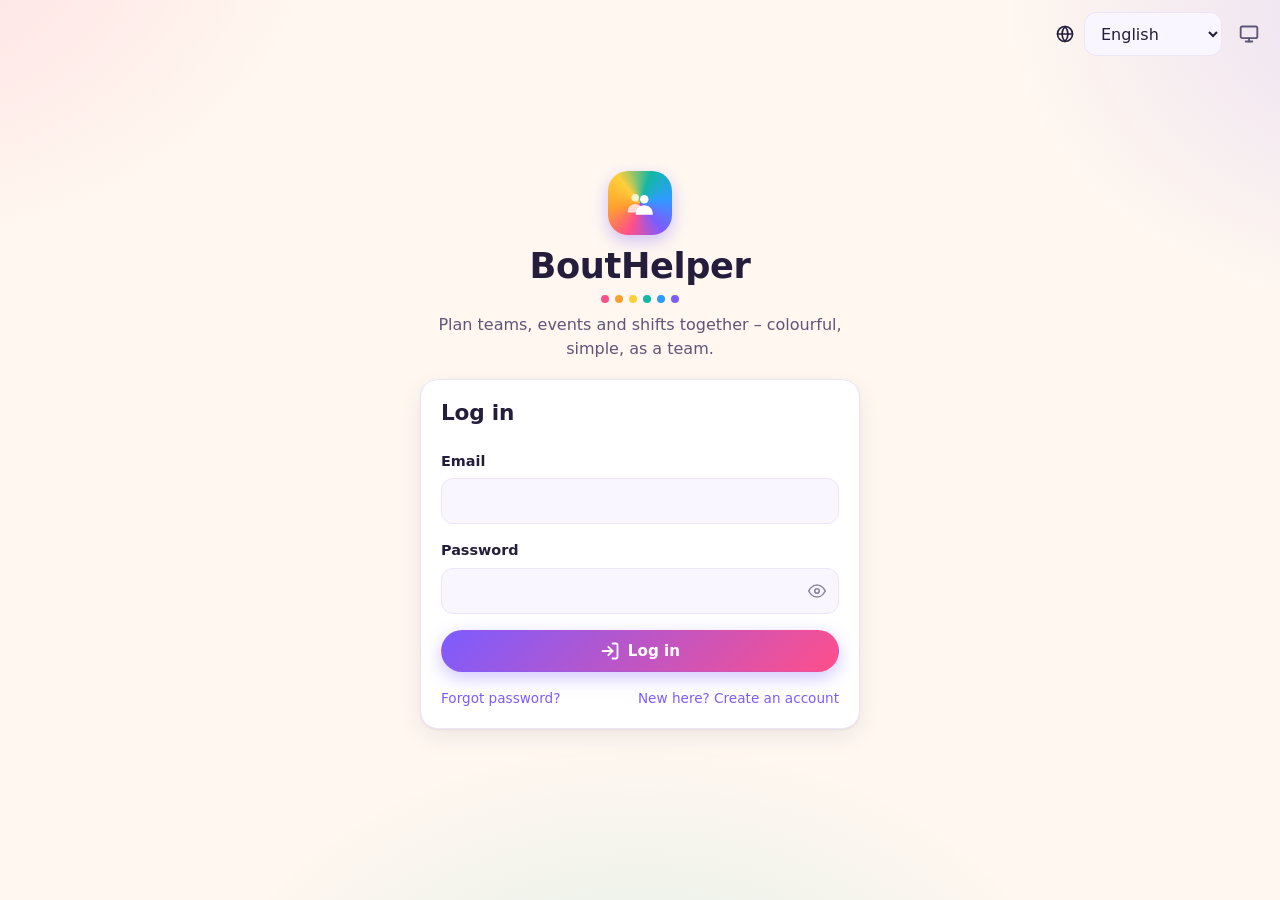
==== commit 2f5c52b2: "Add files via upload" ====
--- a/index.html
+++ b/index.html
@@ -1,4527 +1,64 @@
 <!doctype html>
 <html lang="de">
 <head>
-<meta charset="utf-8">
-<meta name="viewport" content="width=device-width,initial-scale=1,viewport-fit=cover">
-<meta name="robots" content="noindex">
-<title>Campi · Campus-App (Prototyp)</title>
-<meta name="theme-color" content="#253E72">
-<link rel="manifest" href="manifest.webmanifest">
-<link rel="icon" href="icon-192.png" type="image/png">
-<link rel="apple-touch-icon" href="apple-touch-icon.png">
-<meta name="apple-mobile-web-app-capable" content="yes">
-<meta name="apple-mobile-web-app-title" content="Campi">
-<!-- Zugangsdaten und Einstellungen stehen in config.js -->
-<script src="config.js"></script>
-<!-- Branding der App: Name, Stadt, Logo und die drei Farben -->
-<script type="application/json" id="branding-data">{"name":"Campi Esslingen","city":"Esslingen","logo":null,"primary":"#253E72","accent":"#FC2716","background":"#F7F5F0","savedAt":"2026-10-15T12:00:00.000Z"}</script>
-<style>:root{color-scheme:light;box-sizing:border-box;padding-top:env(safe-area-inset-top,0px);padding-bottom:env(safe-area-inset-bottom,0px)}html{scroll-padding-top:env(safe-area-inset-top,0px)}body{margin:0;padding:0;font:14px -apple-system,BlinkMacSystemFont,sans-serif;background:#fff;color:#000}img{max-width:100%}[hidden]:not([hidden=until-found i]){display:none!important}</style>
-<!-- Schrift Figtree, lokal eingebettet (SIL Open Font License 1.1), damit keine Verbindung zu Google Fonts entsteht -->
-<style>@font-face{font-family:'Figtree';font-style:normal;font-display:swap;font-weight:300 900;src:url([data-uri]) format('woff2');unicode-range:U+0100-02BA,U+02BD-02C5,U+02C7-02CC,U+02CE-02D7,U+02DD-02FF,U+0304,U+0308,U+0329,U+1D00-1DBF,U+1E00-1E9F,U+1EF2-1EFF,U+2020,U+20A0-20AB,U+20AD-20C0,U+2113,U+2C60-2C7F,U+A720-A7FF}
-@font-face{font-family:'Figtree';font-style:normal;font-display:swap;font-weight:300 900;src:url([data-uri]) format('woff2');unicode-range:U+0000-00FF,U+0131,U+0152-0153,U+02BB-02BC,U+02C6,U+02DA,U+02DC,U+0304,U+0308,U+0329,U+2000-206F,U+20AC,U+2122,U+2191,U+2193,U+2212,U+2215,U+FEFF,U+FFFD}</style>
-<style id="app-css">
-/* Two views on one page: the plain link shows only the app; the link ending in #einstellungen opens the university settings (branding + question radar). App colors come from the three brand colors. */
-:root{
-  --page-bg:#E8EAEE;
-  --page-surface:#FFFFFF;
-  --page-field:#F4F5F7;
-  --page-fg:#15171C;
-  --page-muted:#596070;
-  --page-line:#D5D9E0;
-  --focus:#2F6FEB;
-  --danger:#C23A2B;
-  --device:#0D0E11;
-  --font:'Figtree', system-ui, -apple-system, 'Segoe UI', Roboto, Arial, sans-serif;
-}
-@media (prefers-color-scheme: dark){
-  :root:not([data-theme="light"]){
-    --page-bg:#0E1013;--page-surface:#181B20;--page-field:#21252C;--page-fg:#ECEEF2;--page-muted:#A3AAB8;--page-line:#2C313A;--focus:#7AA7FF;--danger:#FF8A7A;--device:#000000;color-scheme:dark;
-  }
-}
-:root[data-theme="dark"]{
-  --page-bg:#0E1013;--page-surface:#181B20;--page-field:#21252C;--page-fg:#ECEEF2;--page-muted:#A3AAB8;--page-line:#2C313A;--focus:#7AA7FF;--danger:#FF8A7A;--device:#000000;color-scheme:dark;
-}
-html{box-sizing:border-box;height:100%}
-*,*::before,*::after{box-sizing:inherit}
-body{height:100%;background:var(--page-bg);color:var(--page-fg);font-family:var(--font);font-size:16px;line-height:1.4;-webkit-font-smoothing:antialiased;-webkit-tap-highlight-color:transparent}
-h1,h2,h3,p{margin:0}
-h1,h2,h3{text-wrap:balance}
-button{font:inherit;cursor:pointer}
-a{color:inherit}
-:focus-visible{outline:3px solid var(--focus);outline-offset:2px}
-.sr-only{position:absolute!important;width:1px;height:1px;overflow:hidden;clip:rect(0 0 0 0);white-space:nowrap;border:0;padding:0;margin:-1px}
-.ic{width:22px;height:22px;fill:none;stroke:currentColor;stroke-width:1.8;stroke-linecap:round;stroke-linejoin:round;flex:none}
-#root{min-height:100%}
-
-/* ---------- phone frame (default) ---------- */
-.device{width:392px;max-width:100%;height:min(844px, calc(100vh - 56px));min-height:560px;flex:none;padding:11px;border-radius:56px;background:var(--device);box-shadow:0 34px 70px -28px rgba(12,16,28,.55)}
-.device .app{border-radius:46px}
-.statusbar{display:flex;justify-content:space-between;align-items:center;padding:14px 30px 2px;font-size:14px;font-weight:700;background:var(--a-bg);color:var(--a-fg);flex:none}
-.statusbar .sb-icons{display:flex;gap:6px;align-items:center}
-.statusbar .sb-icons i{display:block;background:currentColor;border-radius:2px}
-.device .tabbar{padding-bottom:20px}
-
-/* ---------- app-only view ---------- */
-.stage{min-height:100%;display:flex;align-items:center;justify-content:center;padding-block:28px;padding-left:max(28px, env(safe-area-inset-left,0px));padding-right:max(28px, env(safe-area-inset-right,0px))}
-@media (max-width:959.98px){
-  html[data-mode="app"], html[data-mode="app"] body{overflow:hidden}
-  html[data-mode="app"] body{background:var(--a-page, var(--page-bg))}
-  html[data-mode="app"] #root{height:100%}
-  .stage{height:100%;padding:0;display:block}
-  .stage .device{width:100%;max-width:560px;height:100%;min-height:0;margin-inline:auto;padding:0;border-radius:0;background:none;box-shadow:none}
-  .stage .device .app{border-radius:0}
-  .stage .statusbar{display:none}
-  .stage .device .tabbar{padding-bottom:8px}
-}
-
-/* ---------- app shell (colors set from branding) ---------- */
-.app{
-  --a-primary:#14213D;--a-on-primary:#FFFFFF;--a-primary-ink:#14213D;--a-primary-soft:#E5E7EC;--a-primary-on-soft:#14213D;
-  --a-accent:#E8572A;--a-on-accent:#15171C;--a-accent-ink:#A9401C;--a-accent-soft:#FBE4DA;--a-accent-on-soft:#963A19;
-  --a-bg:#F7F5F0;--a-surface:#FDFCFA;--a-surface-2:#EEECE7;--a-fg:#171A22;--a-muted:#5A5F6A;--a-line:#E2DED6;--a-hero-muted:#C9CDD6;
-  display:flex;flex-direction:column;height:100%;overflow:hidden;position:relative;background:var(--a-bg);color:var(--a-fg);font-family:var(--font)
-}
-.appbar{flex:none;display:flex;align-items:center;gap:12px;padding:12px max(16px, env(safe-area-inset-right,0px)) 12px max(16px, env(safe-area-inset-left,0px));background:var(--a-bg);border-bottom:1px solid var(--a-line)}
-.brand{display:flex;align-items:center;gap:10px;min-width:0;flex:1;-webkit-user-select:none;user-select:none;-webkit-touch-callout:none}
-.logo{display:flex;align-items:center;height:38px;flex:none}
-.logo img{height:38px;width:auto;max-width:140px;object-fit:contain;display:block;-webkit-user-drag:none}
-.logo.plate{background:#FFFFFF;border-radius:10px;padding:4px 8px}
-.logo.plate img{height:30px}
-.logo.mono{width:38px;border-radius:11px;background:var(--a-primary);color:var(--a-on-primary);justify-content:center;font-weight:800;font-size:14px;letter-spacing:.03em}
-.brand-txt{display:flex;flex-direction:column;min-width:0}
-.brand-name{font-weight:700;font-size:15px;line-height:1.2;white-space:nowrap;overflow:hidden;text-overflow:ellipsis}
-.brand-sub{font-size:12px;color:var(--a-muted)}
-.screen{flex:1;min-height:0;overflow-y:auto;overscroll-behavior:contain;-webkit-overflow-scrolling:touch}
-.screen.is-chat{overflow:hidden;display:flex;flex-direction:column}
-.pad{padding:18px max(16px, env(safe-area-inset-right,0px)) 28px max(16px, env(safe-area-inset-left,0px))}
-.stack{display:flex;flex-direction:column;gap:16px}
-.muted{color:var(--a-muted)}
-.screen-head{display:flex;flex-direction:column;gap:4px}
-.screen-head h1{font-size:26px;font-weight:800;letter-spacing:-.01em;line-height:1.15}
-.screen-head p{font-size:14px}
-
-/* start */
-.hero{position:relative;overflow:hidden;background:var(--a-primary);color:var(--a-on-primary);border-radius:24px;padding:20px 18px 18px;display:flex;flex-direction:column;gap:4px}
-.hero::after{content:"";position:absolute;right:-46px;top:-46px;width:132px;height:132px;border-radius:50%;background:var(--a-accent)}
-.hero > *{position:relative;z-index:1}
-.hero-date{font-size:13px;color:var(--a-hero-muted);padding-right:70px}
-.hero-title{font-size:25px;font-weight:800;line-height:1.15;letter-spacing:-.01em;padding-right:70px;margin-bottom:12px}
-.ask{display:flex;align-items:center;gap:8px;background:var(--a-surface);color:var(--a-fg);border-radius:15px;padding:5px 5px 5px 12px}
-.ask .ic{color:var(--a-accent-ink)}
-.ask input{flex:1;min-width:0;border:0;background:transparent;font:inherit;font-size:16px;color:var(--a-fg);padding:9px 0;outline:none}
-.ask input::placeholder,.composer input::placeholder,.search input::placeholder{color:var(--a-muted);opacity:1}
-.ask button{width:42px;height:42px;border-radius:12px;border:0;background:var(--a-accent);color:var(--a-on-accent);display:grid;place-items:center;flex:none}
-.card{background:var(--a-surface);border:1px solid var(--a-line);border-radius:20px;padding:16px}
-.label{font-size:12px;font-weight:700;letter-spacing:.07em;text-transform:uppercase;color:var(--a-accent-ink)}
-.card h2{font-size:19px;font-weight:700;line-height:1.25;margin-top:4px}
-.card .sub{font-size:14px;color:var(--a-muted);margin-top:2px}
-.btn{display:inline-flex;align-items:center;justify-content:center;gap:8px;min-height:46px;padding:0 16px;border-radius:13px;border:0;font-weight:700;font-size:15px}
-.btn .ic{width:20px;height:20px}
-.btn-primary{background:var(--a-primary);color:var(--a-on-primary)}
-.btn-block{width:100%;margin-top:14px}
-.notice{display:flex;gap:12px;align-items:flex-start;background:var(--a-accent-soft);color:var(--a-fg);border-radius:20px;padding:14px 16px}
-.notice-ico{width:38px;height:38px;border-radius:11px;background:var(--a-accent);color:var(--a-on-accent);display:grid;place-items:center;flex:none}
-.notice-ico .ic{width:20px;height:20px}
-.notice strong{display:block;font-size:15px}
-.notice p{font-size:14px;margin-top:2px}
-.link{background:none;border:0;padding:0;min-height:34px;font-weight:700;font-size:14px;color:var(--a-primary-ink);text-decoration:underline;text-underline-offset:3px;display:inline-flex;align-items:center}
-.notice .link{color:var(--a-accent-on-soft)}
-.sec-head{display:flex;align-items:center;justify-content:space-between;gap:12px;margin-bottom:8px}
-.sec-head h3{font-size:16px;font-weight:700}
-.tiles{display:grid;grid-template-columns:1fr 1fr;gap:10px}
-.tile{display:flex;flex-direction:column;align-items:flex-start;gap:10px;padding:14px;border-radius:18px;background:var(--a-surface);border:1px solid var(--a-line);text-align:left;color:var(--a-fg);min-height:108px}
-.tico{width:40px;height:40px;border-radius:12px;background:var(--a-primary-soft);color:var(--a-primary-on-soft);display:grid;place-items:center}
-.tile b{font-size:15px;line-height:1.2}
-.tile .tsub{font-size:13px;color:var(--a-muted);margin-top:2px;display:block}
-.rows{display:flex;flex-direction:column}
-.row{display:flex;gap:12px;align-items:center;justify-content:space-between;padding:11px 0;border-top:1px solid var(--a-line)}
-.row:first-child{border-top:0;padding-top:2px}
-.row .rt{min-width:0}
-.row .rt b{display:block;font-size:15px;font-weight:600;line-height:1.3}
-.row .rt span{display:block;font-size:13px;color:var(--a-muted)}
-.row .rv{font-weight:700;font-variant-numeric:tabular-nums;white-space:nowrap}
-.datebox{width:46px;flex:none;border-radius:12px;background:var(--a-primary-soft);color:var(--a-primary-on-soft);text-align:center;padding:6px 0;line-height:1.1}
-.datebox b{display:block;font-size:16px}
-.datebox span{font-size:11px;font-weight:700;text-transform:uppercase}
-.foot-note{font-size:12px;color:var(--a-muted);text-align:center}
-
-/* chips, search */
-.chips{display:flex;gap:8px;overflow-x:auto;scrollbar-width:none;padding-bottom:2px;margin-inline:-2px;padding-inline:2px}
-.chips::-webkit-scrollbar,.suggest::-webkit-scrollbar{display:none}
-.chip{flex:none;border:1px solid var(--a-line);background:var(--a-surface);color:var(--a-fg);border-radius:999px;padding:8px 14px;font-size:14px;font-weight:600;min-height:40px;display:inline-flex;align-items:center;gap:6px}
-.chip .ic{width:17px;height:17px}
-.chip[aria-pressed="true"]{background:var(--a-primary);color:var(--a-on-primary);border-color:var(--a-primary)}
-.search{display:flex;align-items:center;gap:10px;background:var(--a-surface);border:1px solid var(--a-line);border-radius:15px;padding:0 12px;color:var(--a-muted)}
-.search input{flex:1;min-width:0;border:0;background:transparent;font:inherit;font-size:16px;color:var(--a-fg);padding:13px 0;outline:none}
-.results{display:flex;flex-direction:column;background:var(--a-surface);border:1px solid var(--a-line);border-radius:15px;overflow:hidden}
-.result{display:flex;justify-content:space-between;align-items:center;gap:12px;padding:12px 14px;background:none;border:0;border-top:1px solid var(--a-line);color:var(--a-fg);text-align:left}
-.result:first-child{border-top:0}
-.result span{font-size:13px;color:var(--a-muted)}
-.empty{font-size:14px;color:var(--a-muted);padding:14px}
-
-/* rooms */
-.room-top{display:flex;justify-content:space-between;gap:12px;align-items:flex-start}
-.pill{display:inline-flex;align-items:center;gap:5px;border-radius:999px;padding:6px 10px;font-size:13px;font-weight:700;background:var(--a-accent-soft);color:var(--a-accent-on-soft);white-space:nowrap}
-.pill .ic{width:16px;height:16px}
-.route-opts{display:flex;align-items:center;gap:10px;margin-top:12px;min-width:0}
-.ro-label{font-size:12px;font-weight:700;letter-spacing:.06em;text-transform:uppercase;color:var(--a-muted);width:40px;flex:none}
-.route-opts .chips{flex:1;min-width:0;flex-wrap:wrap;overflow:visible}
-.chip-sm{min-height:34px;padding:5px 11px;font-size:13px}
-.map-wrap{position:relative;margin:14px -16px 0;border-top:1px solid var(--a-line);border-bottom:1px solid var(--a-line);background:#E9EAEC}
-.map{width:100%;max-width:100%;height:auto;display:block}
-.map-zoom{position:absolute;right:10px;bottom:10px;width:40px;height:40px;border-radius:12px;border:0;background:var(--a-surface);color:var(--a-fg);display:grid;place-items:center;box-shadow:0 4px 14px -4px rgba(0,0,0,.35)}
-.map-zoom .ic{width:20px;height:20px}
-.route{stroke-dasharray:7 7;animation:dash 1.1s linear infinite}
-@keyframes dash{to{stroke-dashoffset:-28}}
-.map-overlay{position:absolute;inset:0;z-index:20;display:flex;flex-direction:column;background:var(--a-bg)}
-.mo-head{flex:none;display:flex;align-items:center;justify-content:space-between;gap:12px;padding:12px max(16px, env(safe-area-inset-right,0px)) 12px max(16px, env(safe-area-inset-left,0px));border-bottom:1px solid var(--a-line)}
-.mo-head b{display:block;font-size:16px}
-.mo-head span{display:block;font-size:13px;color:var(--a-muted)}
-.mo-close{width:42px;height:42px;border-radius:13px;border:0;background:var(--a-surface-2);color:var(--a-fg);display:grid;place-items:center;flex:none}
-.mo-scroll{flex:1;min-height:0;overflow:auto;overscroll-behavior:contain;background:#E9EAEC;-webkit-overflow-scrolling:touch}
-.mo-inner{width:760px;max-width:none}
-.map-big{width:760px;max-width:none}
-.steps{margin:14px 0 0;padding:0;list-style:none;counter-reset:s;display:flex;flex-direction:column;gap:10px}
-.steps li{display:flex;gap:12px;align-items:flex-start;font-size:15px;line-height:1.35}
-.steps li::before{counter-increment:s;content:counter(s);width:26px;height:26px;border-radius:50%;background:var(--a-primary);color:var(--a-on-primary);display:grid;place-items:center;font-size:13px;font-weight:700;flex:none}
-.note-line{display:flex;gap:8px;align-items:flex-start;font-size:14px;color:var(--a-muted);margin-top:12px}
-.note-line .ic{width:18px;height:18px;margin-top:1px}
-.src{display:flex;align-items:center;gap:6px;font-size:13px;color:var(--a-muted)}
-.src .ic{width:16px;height:16px}
-
-/* mensa */
-.days{display:grid;grid-template-columns:repeat(5,1fr);gap:6px}
-.day{display:flex;flex-direction:column;align-items:center;gap:1px;padding:8px 0;border-radius:13px;border:1px solid var(--a-line);background:var(--a-surface);color:var(--a-fg)}
-.day b{font-size:15px}
-.day span{font-size:12px;color:var(--a-muted);font-variant-numeric:tabular-nums}
-.day[aria-selected="true"]{background:var(--a-primary);color:var(--a-on-primary);border-color:var(--a-primary)}
-.day[aria-selected="true"] span{color:var(--a-on-primary)}
-.dishes{display:flex;flex-direction:column;gap:10px}
-.dish{display:flex;gap:12px;justify-content:space-between;align-items:flex-start}
-.dish h3{font-size:16px;font-weight:700;line-height:1.3}
-.tags{display:flex;flex-wrap:wrap;gap:6px;margin-top:8px}
-.tag{font-size:12px;font-weight:700;border-radius:8px;padding:4px 8px;background:var(--a-surface-2);color:var(--a-fg);display:inline-flex;align-items:center;gap:4px}
-.tag .ic{width:14px;height:14px}
-.tag.veg{background:var(--a-accent-soft);color:var(--a-accent-on-soft)}
-.price{text-align:right;white-space:nowrap;flex:none}
-.price b{font-size:18px;font-variant-numeric:tabular-nums}
-.price span{display:block;font-size:12px;color:var(--a-muted)}
-.allergen{font-size:13px;color:var(--a-muted);margin-top:8px}
-
-/* chat */
-.chat-head{flex:none;display:flex;align-items:center;gap:8px;padding:9px max(16px, env(safe-area-inset-right,0px)) 9px max(16px, env(safe-area-inset-left,0px));border-bottom:1px solid var(--a-line);font-size:13px;color:var(--a-muted)}
-.chat-head .ic{width:17px;height:17px;color:var(--a-accent-ink)}
-.chat-log{flex:1;min-height:0;overflow-y:auto;overscroll-behavior:contain;padding:16px max(16px, env(safe-area-inset-right,0px)) 10px max(16px, env(safe-area-inset-left,0px));display:flex;flex-direction:column;gap:12px}
-.msg{display:flex;gap:8px;max-width:90%}
-.msg.me{align-self:flex-end}
-.msg.me p{background:var(--a-primary);color:var(--a-on-primary);padding:10px 14px;border-radius:18px 18px 5px 18px;font-size:15px;line-height:1.4;overflow-wrap:anywhere}
-.avatar{width:30px;height:30px;border-radius:10px;background:var(--a-accent);color:var(--a-on-accent);display:grid;place-items:center;flex:none;margin-top:2px}
-.avatar .ic{width:18px;height:18px}
-.bubble{min-width:0;background:var(--a-surface);border:1px solid var(--a-line);border-radius:18px 18px 18px 5px;padding:10px 14px;display:flex;flex-direction:column;gap:8px;align-items:flex-start;font-size:15px;line-height:1.45}
-.bubble p{overflow-wrap:anywhere}
-.msg.unsure .bubble{border-style:dashed;border-color:var(--a-accent-ink)}
-.tag-unsure{font-size:12px;font-weight:700;color:var(--a-accent-ink);display:inline-flex;gap:5px;align-items:center}
-.tag-unsure .ic{width:15px;height:15px}
-.src-chip{display:inline-flex;align-items:center;gap:6px;font-size:12.5px;font-weight:600;color:var(--a-primary-on-soft);background:var(--a-primary-soft);border-radius:8px;padding:4px 8px}
-.src-chip .ic{width:15px;height:15px}
-.act-btn{border:0;background:var(--a-primary);color:var(--a-on-primary);border-radius:11px;padding:9px 12px;font-size:14px;font-weight:700;display:inline-flex;gap:6px;align-items:center;min-height:40px}
-.act-btn .ic{width:17px;height:17px}
-.typing{display:inline-flex;gap:5px;padding:4px 2px}
-.typing span{width:7px;height:7px;border-radius:50%;background:var(--a-muted);animation:blink 1.1s infinite}
-.typing span:nth-child(2){animation-delay:.18s}
-.typing span:nth-child(3){animation-delay:.36s}
-@keyframes blink{0%,80%,100%{opacity:.25}40%{opacity:1}}
-.suggest{flex:none;display:flex;gap:8px;overflow-x:auto;scrollbar-width:none;padding:6px max(16px, env(safe-area-inset-right,0px)) 8px max(16px, env(safe-area-inset-left,0px))}
-.suggest .chip{font-size:13.5px}
-.composer{flex:none;display:flex;gap:8px;padding:8px max(12px, env(safe-area-inset-right,0px)) 10px max(12px, env(safe-area-inset-left,0px));border-top:1px solid var(--a-line);background:var(--a-bg)}
-.composer input{flex:1;min-width:0;border:1px solid var(--a-line);background:var(--a-surface);border-radius:15px;padding:12px 14px;font:inherit;font-size:16px;color:var(--a-fg)}
-.send{width:50px;border-radius:15px;border:0;background:var(--a-accent);color:var(--a-on-accent);display:grid;place-items:center;flex:none}
-
-/* discover */
-.seg{display:grid;grid-template-columns:1fr 1fr;background:var(--a-surface-2);border-radius:15px;padding:4px;gap:4px}
-.seg button{border:0;background:none;border-radius:11px;padding:10px;font-weight:700;color:var(--a-muted);min-height:42px}
-.seg button[aria-selected="true"]{background:var(--a-surface);color:var(--a-fg);box-shadow:0 1px 3px rgba(0,0,0,.14)}
-.place{display:flex;gap:12px;align-items:flex-start}
-.place .tico{flex:none}
-.place b{font-size:15px;display:block}
-.place p{font-size:14px;color:var(--a-muted)}
-.contact-btn{flex:none}
-
-/* tab bar */
-.tabbar{flex:none;display:grid;grid-template-columns:repeat(5,1fr);align-items:end;background:var(--a-bg);border-top:1px solid var(--a-line);padding:6px max(6px, env(safe-area-inset-right,0px)) 8px max(6px, env(safe-area-inset-left,0px))}
-.tab{display:flex;flex-direction:column;align-items:center;gap:3px;background:none;border:0;font-size:11px;font-weight:700;color:var(--a-muted);padding:4px 0;min-height:50px;justify-content:flex-end}
-.tab[aria-current="page"]{color:var(--a-primary-ink)}
-.tab-ai .ai-ico{width:54px;height:54px;border-radius:19px;background:var(--a-accent);color:var(--a-on-accent);display:grid;place-items:center;margin-top:-26px;border:4px solid var(--a-bg);box-shadow:0 8px 18px -8px rgba(0,0,0,.45)}
-.tab-ai[aria-current="page"] .ai-ico{background:var(--a-primary);color:var(--a-on-primary)}
-
-/* ---------- settings view (Hochschul-Bereich) ---------- */
-.admin{max-width:1120px;margin-inline:auto;padding-block:24px 48px;padding-left:max(16px, env(safe-area-inset-left,0px));padding-right:max(16px, env(safe-area-inset-right,0px));display:flex;flex-direction:column;gap:20px;font-size:15px;line-height:1.45}
-.admin-top{display:flex;align-items:center;justify-content:space-between;gap:16px;flex-wrap:wrap}
-.admin-brand{display:flex;align-items:center;gap:14px;min-width:0}
-.mark{width:48px;height:48px;border-radius:14px;flex:none;display:grid;place-items:center;font-weight:800;font-size:16px;background:var(--brand-btn,#14213D);color:var(--brand-btn-fg,#FFFFFF);overflow:hidden}
-.mark.img{background:#FFFFFF;border:1px solid var(--page-line);padding:4px}
-.mark img{max-width:100%;max-height:100%;object-fit:contain;display:block}
-.admin-brand h1{font-size:26px;font-weight:800;letter-spacing:-.015em;line-height:1.15}
-.eyebrow{font-size:12px;font-weight:700;letter-spacing:.08em;text-transform:uppercase;color:var(--page-muted)}
-.btn-p{display:inline-flex;align-items:center;justify-content:center;gap:8px;min-height:44px;padding:0 16px;border-radius:12px;border:1px solid var(--page-line);background:var(--page-surface);color:var(--page-fg);font-weight:700;font-size:14px;cursor:pointer;text-decoration:none}
-.btn-p .ic{width:18px;height:18px}
-.seg-p{display:inline-flex;gap:4px;padding:4px;background:var(--page-field);border:1px solid var(--page-line);border-radius:14px;align-self:flex-start;max-width:100%}
-.seg-p button{border:0;background:none;border-radius:10px;padding:8px 16px;font-weight:700;font-size:14px;color:var(--page-muted);min-height:40px;display:inline-flex;align-items:center;gap:6px}
-.seg-p button .ic{width:18px;height:18px}
-.seg-p button[aria-selected="true"]{background:var(--page-surface);color:var(--page-fg);box-shadow:0 1px 3px rgba(0,0,0,.15)}
-.intro-p{color:var(--page-muted);max-width:62ch}
-.admin-grid{display:grid;grid-template-columns:minmax(0,1fr);gap:28px;align-items:start}
-.admin-preview{min-width:0;width:100%}
-.admin-form{display:flex;flex-direction:column;gap:16px;min-width:0}
-.card-p{background:var(--page-surface);border:1px solid var(--page-line);border-radius:20px;padding:22px}
-.card-p h2{font-size:18px;font-weight:800;margin-bottom:4px}
-.card-p > p.hint{margin-bottom:14px}
-.field{display:flex;flex-direction:column;gap:8px}
-.field + .field{margin-top:20px}
-.flabel{font-size:13px;font-weight:700}
-.tinput{font:inherit;font-size:16px;padding:11px 12px;border-radius:12px;border:1px solid var(--page-line);background:var(--page-field);color:var(--page-fg);width:100%}
-.drop{display:flex;gap:14px;align-items:center;padding:12px;border:1.5px dashed var(--page-line);border-radius:16px;flex-wrap:wrap}
-.drop.over{border-color:var(--focus);background:var(--page-field)}
-.drop-prev{width:88px;height:64px;border-radius:12px;background:var(--page-field);display:grid;place-items:center;overflow:hidden;flex:none;font-size:12px;color:var(--page-muted);text-align:center}
-.drop-prev img{max-width:78px;max-height:54px;object-fit:contain;display:block}
-.drop-actions{display:flex;align-items:center;gap:6px 14px;flex-wrap:wrap;min-width:0}
-.hint{font-size:12.5px;color:var(--page-muted)}
-.color-row{display:grid;grid-template-columns:48px minmax(0,1fr) 108px;gap:12px;align-items:center;padding:10px 0;border-top:1px solid var(--page-line)}
-.color-row:first-of-type{border-top:0;padding-top:0}
-.color-row input[type="color"]{width:48px;height:48px;border:1px solid var(--page-line);border-radius:13px;padding:3px;background:var(--page-field);cursor:pointer}
-.color-row input[type="color"]::-webkit-color-swatch-wrapper{padding:0}
-.color-row input[type="color"]::-webkit-color-swatch{border:0;border-radius:9px}
-.color-row input[type="color"]::-moz-color-swatch{border:0;border-radius:9px}
-.ctxt label{display:block;font-weight:700;font-size:14px}
-.ctxt span{display:block;font-size:12.5px;color:var(--page-muted);line-height:1.3}
-.hex{font:inherit;font-size:16px;font-variant-numeric:tabular-nums;text-transform:uppercase;padding:10px;border-radius:10px;border:1px solid var(--page-line);background:var(--page-field);color:var(--page-fg);width:100%}
-.hex[aria-invalid="true"]{border-color:var(--danger)}
-.presets{display:grid;grid-template-columns:repeat(auto-fill, minmax(150px, 1fr));gap:8px}
-.preset{display:flex;align-items:center;gap:10px;padding:10px;border-radius:12px;border:1px solid var(--page-line);background:var(--page-field);font-size:14px;font-weight:600;color:var(--page-fg);text-align:left;min-height:46px}
-.dots{display:flex;flex:none}
-.dots i{width:17px;height:17px;border-radius:50%;box-shadow:0 0 0 2px var(--page-field)}
-.dots i + i{margin-left:-5px}
-.save-bar{display:flex;align-items:center;justify-content:space-between;gap:12px;flex-wrap:wrap;background:var(--page-surface);border:1px solid var(--page-line);border-radius:18px;padding:14px 16px}
-.save-state{display:flex;align-items:center;gap:8px;font-size:14px;font-weight:700;min-width:0}
-.save-state::before{content:"";width:9px;height:9px;border-radius:50%;background:var(--page-muted);flex:none}
-.save-state.dirty::before{background:var(--focus)}
-.save-state.local::before{background:#D99A00}
-.save-actions{display:flex;gap:8px;flex-wrap:wrap}
-.btn-brand{display:inline-flex;align-items:center;justify-content:center;gap:8px;min-height:44px;padding:0 18px;border-radius:12px;border:0;background:var(--brand-btn,#14213D);color:var(--brand-btn-fg,#FFFFFF);font-weight:800;font-size:15px}
-.btn-brand[disabled]{opacity:.55;cursor:not-allowed}
-.btn-brand .ic{width:18px;height:18px}
-.btn-ghost{background:none;border:0;color:var(--page-muted);font-weight:700;font-size:14px;padding:8px 4px;text-decoration:underline;text-underline-offset:3px;min-height:40px}
-.btn-ghost[disabled]{opacity:.5;cursor:not-allowed}
-.status{font-size:13px;color:var(--page-muted);flex-basis:100%}
-.status.error{color:var(--danger);font-weight:600}
-.admin-preview{display:flex;flex-direction:column;align-items:center;gap:10px}
-.admin-preview .hint{text-align:center}
-.mobile-switch{display:none}
-.toast{position:fixed;left:50%;bottom:calc(20px + env(safe-area-inset-bottom,0px));transform:translateX(-50%);background:var(--page-fg);color:var(--page-bg);padding:12px 18px;border-radius:12px;font-weight:700;font-size:14px;z-index:40;max-width:calc(100% - 32px);box-shadow:0 10px 30px rgba(0,0,0,.25)}
-@media (min-width:960px){
-  .admin-grid{grid-template-columns:minmax(0,1fr) 392px}
-  .admin-preview{position:sticky;top:24px}
-}
-@media (max-width:959.98px){
-  .mobile-switch{display:inline-flex}
-  .admin-grid[data-view="form"] .admin-preview{display:none}
-  .admin-grid[data-view="preview"] .admin-form{display:none}
-  .admin-preview .device{height:min(760px, calc(100vh - 210px))}
-  .save-bar{position:sticky;bottom:calc(12px + env(safe-area-inset-bottom,0px));box-shadow:0 10px 30px -12px rgba(0,0,0,.3)}
-  .color-row{grid-template-columns:48px minmax(0,1fr) 96px}
-}
-/* radar (settings view) */
-.kpis-p{display:grid;grid-template-columns:repeat(auto-fit, minmax(170px, 1fr));gap:12px}
-.kpi-p{background:var(--page-surface);border:1px solid var(--page-line);border-radius:18px;padding:16px}
-.kpi-p b{display:block;font-size:30px;font-weight:800;font-variant-numeric:tabular-nums;line-height:1.1}
-.kpi-p span{font-size:13px;color:var(--page-muted)}
-.radar-grid{display:grid;gap:16px}
-@media (min-width:860px){ .radar-grid{grid-template-columns:1fr 1fr} }
-.bars{display:flex;flex-direction:column;gap:12px;margin-top:14px}
-.bar-top{display:flex;justify-content:space-between;gap:10px;font-size:14px;font-weight:600}
-.bar-top span{font-variant-numeric:tabular-nums}
-.bar{height:10px;border-radius:6px;background:var(--page-field);overflow:hidden;margin-top:6px}
-.bar i{display:block;height:100%;background:var(--page-muted);border-radius:6px}
-.bar.lead i{background:var(--brand-btn,#14213D)}
-.rows-p{display:flex;flex-direction:column;margin-top:10px}
-.row-p{display:flex;gap:12px;align-items:center;justify-content:space-between;padding:11px 0;border-top:1px solid var(--page-line)}
-.row-p:first-child{border-top:0}
-.row-p .rt{min-width:0}
-.row-p .rt b{display:block;font-size:15px;font-weight:600;line-height:1.3;overflow-wrap:anywhere}
-.row-p .rt span{display:block;font-size:13px;color:var(--page-muted)}
-.row-p .rv{font-weight:700;font-variant-numeric:tabular-nums;white-space:nowrap}
-.flag{display:inline-flex;align-items:center;gap:5px;font-size:13px;font-weight:700;white-space:nowrap;border-radius:999px;padding:4px 10px;background:var(--page-field)}
-.flag .ic{width:15px;height:15px}
-.flag.no{color:var(--danger)}
-
-/* ---------- App-Test (Studien-Modus) ---------- */
-.st-bar{flex:none;display:flex;align-items:center;gap:12px;padding:10px max(14px, env(safe-area-inset-right,0px)) 10px max(14px, env(safe-area-inset-left,0px));background:var(--a-primary);color:var(--a-on-primary)}
-.st-txt{flex:1;min-width:0}
-.st-txt b{display:block;font-size:11px;font-weight:800;letter-spacing:.08em;text-transform:uppercase;color:var(--a-hero-muted)}
-.st-txt p{font-size:14px;font-weight:700;line-height:1.3;margin-top:1px;font-variant-numeric:tabular-nums}
-.st-bar button{flex:none;min-height:40px;padding:0 14px;border-radius:11px;border:0;background:var(--a-accent);color:var(--a-on-accent);font-weight:800;font-size:14px}
-.st-bar button.ghost{background:transparent;color:var(--a-on-primary);text-decoration:underline;text-underline-offset:3px;padding:0 6px;font-weight:700}
-.st-overlay{position:absolute;inset:0;z-index:30;overflow-y:auto;overscroll-behavior:contain;-webkit-overflow-scrolling:touch;background:var(--a-bg);color:var(--a-fg)}
-.st-inner{max-width:520px;margin:0 auto;padding:28px max(20px, env(safe-area-inset-right,0px)) 36px max(20px, env(safe-area-inset-left,0px));display:flex;flex-direction:column;gap:16px}
-.st-inner h1{font-size:26px;font-weight:800;line-height:1.15;letter-spacing:-.01em;outline:none}
-.st-inner > p{font-size:15px;line-height:1.5}
-.st-kicker{font-size:12px!important;font-weight:800;letter-spacing:.08em;text-transform:uppercase;color:var(--a-accent-ink)}
-.st-task{background:var(--a-surface);border:1px solid var(--a-line);border-left:4px solid var(--a-accent);border-radius:14px;padding:14px 16px;font-size:16px!important;font-weight:600}
-.st-note{font-size:13.5px!important;color:var(--a-muted)}
-.st-box{background:var(--a-primary-soft);color:var(--a-primary-on-soft);border-radius:16px;padding:14px 16px;display:flex;flex-direction:column;gap:6px;font-size:13.5px;line-height:1.45}
-.st-box b{display:flex;align-items:center;gap:6px;font-size:14px}
-.st-box .ic{width:18px;height:18px}
-.st-form{display:flex;flex-direction:column;gap:20px}
-.st-q{border:0;margin:0;padding:0;min-width:0}
-.st-q legend{font-weight:700;font-size:15.5px;line-height:1.35;padding:0;margin-bottom:10px}
-.st-q.st-missing legend{color:var(--a-accent-ink)}
-.st-q.st-missing legend::after{content:" · bitte auswählen";font-weight:600}
-.st-optional{font-weight:500;color:var(--a-muted)}
-.st-hint{font-size:13px;color:var(--a-muted);margin:-4px 0 8px}
-.st-opts{display:flex;flex-wrap:wrap;gap:8px}
-.st-opt{position:relative;display:inline-flex;min-width:0}
-.st-opt input{position:absolute;opacity:0;width:1px;height:1px;margin:0;pointer-events:none}
-.st-opt span{display:inline-flex;align-items:center;justify-content:center;min-height:44px;padding:8px 14px;border-radius:12px;border:1.5px solid var(--a-line);background:var(--a-surface);color:var(--a-fg);font-size:14.5px;font-weight:600;cursor:pointer;text-align:center;line-height:1.25}
-.st-opt input:checked + span{background:var(--a-primary);border-color:var(--a-primary);color:var(--a-on-primary)}
-.st-opt input:focus-visible + span{outline:3px solid var(--focus);outline-offset:2px}
-.st-scale{display:grid;grid-template-columns:repeat(5,minmax(0,1fr));gap:6px}
-.st-scale .st-opt span{width:100%;font-size:17px;font-weight:800}
-.st-ends{display:flex;justify-content:space-between;gap:12px;font-size:12.5px;color:var(--a-muted);margin-top:6px}
-.st-check{display:flex;gap:10px;align-items:flex-start;font-size:14px;line-height:1.4;cursor:pointer}
-.st-check input{width:22px;height:22px;margin:0;flex:none;accent-color:var(--a-primary)}
-.st-check.st-missing span{color:var(--a-accent-ink);font-weight:700}
-.st-text{font:inherit;font-size:16px;width:100%;padding:12px 14px;border-radius:12px;border:1.5px solid var(--a-line);background:var(--a-surface);color:var(--a-fg);resize:vertical}
-.st-text::placeholder{color:var(--a-muted);opacity:1}
-.st-err{font-size:14px;font-weight:700;color:var(--a-accent-ink)}
-.st-err:empty{display:none}
-.st-btn{min-height:52px;border-radius:14px;border:0;background:var(--a-primary);color:var(--a-on-primary);font-weight:800;font-size:16px;width:100%}
-.st-link{background:none;border:0;color:var(--a-muted);font-weight:700;font-size:14px;text-decoration:underline;text-underline-offset:3px;min-height:44px;align-self:center}
-.st-progress{display:flex;gap:6px}
-.st-progress i{flex:1;height:5px;border-radius:3px;background:var(--a-line)}
-.st-progress i.on{background:var(--a-accent)}
-.st-done-ico{width:56px;height:56px;border-radius:18px;display:grid;place-items:center;background:var(--a-accent);color:var(--a-on-accent)}
-.st-done-ico .ic{width:28px;height:28px}
-.st-nosrc .src-chip{display:none}
-.st-preview{align-self:flex-start;font-size:13px!important;font-weight:800;padding:6px 10px;border-radius:9px;background:var(--a-accent-soft);color:var(--a-accent-on-soft)}
-.st-qhint{display:block;font-weight:500;font-size:13.5px;color:var(--a-muted);margin-top:3px}
-.st-admin-actions{display:flex;gap:8px 16px;flex-wrap:wrap;align-items:center;margin-top:12px}
-
-@media (prefers-reduced-motion: reduce){
-  .route,.typing span{animation:none}
-}
-/* ESSLINGEN-EXTRA: language, campus, live map, pilot */
-.st-q.st-missing legend::after{content:" · " attr(data-pick)}
-.lang-btn{flex:none;display:inline-flex;align-items:center;gap:5px;min-height:40px;padding:0 10px;border-radius:12px;border:1px solid var(--a-line);background:var(--a-surface);color:var(--a-fg);font-weight:800;font-size:13px;letter-spacing:.04em}
-.lang-btn .ic{width:18px;height:18px}
-.campus-pill{display:inline-flex;align-items:center;gap:4px;min-height:34px;padding:4px 8px 4px 9px;border-radius:999px;border:1px solid var(--a-line);background:var(--a-surface);color:var(--a-fg);font-weight:700;font-size:13px;flex:none;max-width:62%}
-.campus-pill span{white-space:nowrap;overflow:hidden;text-overflow:ellipsis}
-.campus-pill .ic{width:16px;height:16px;flex:none}
-.hero-top{display:flex;flex-direction:column;align-items:flex-start;gap:8px;padding-right:70px}
-.hero .campus-pill{background:color-mix(in srgb, var(--a-on-primary) 14%, transparent);border-color:color-mix(in srgb, var(--a-on-primary) 30%, transparent);color:var(--a-on-primary);max-width:100%}
-.sh-row{display:flex;align-items:center;justify-content:space-between;gap:10px;min-width:0}
-.sh-row h1{min-width:0}
-.card .sub.addr{font-size:13px}
-.seg-sm{margin-top:14px}
-.seg-sm button{display:inline-flex;align-items:center;justify-content:center;gap:6px;min-height:38px;padding:6px;font-size:14px}
-.seg-sm .ic{width:18px;height:18px}
-.sheet-back{position:absolute;inset:0;z-index:40;background:rgba(10,12,18,.42)}
-.sheet{position:absolute;left:0;right:0;bottom:0;z-index:41;background:var(--a-bg);color:var(--a-fg);border-radius:22px 22px 0 0;padding:14px max(16px, env(safe-area-inset-right,0px)) calc(18px + env(safe-area-inset-bottom,0px)) max(16px, env(safe-area-inset-left,0px));box-shadow:0 -12px 30px -12px rgba(0,0,0,.35);max-height:82%;overflow-y:auto}
-.sheet-head{display:flex;align-items:center;justify-content:space-between;gap:12px;margin-bottom:10px}
-.sheet-head h2{font-size:19px;font-weight:800}
-.sheet-list{display:flex;flex-direction:column;gap:8px}
-.sheet-opt{display:flex;align-items:center;gap:12px;width:100%;min-height:54px;padding:10px 14px;border-radius:14px;border:1px solid var(--a-line);background:var(--a-surface);color:var(--a-fg);text-align:left;font-size:16px;font-weight:600}
-.sheet-opt .code{width:36px;height:36px;border-radius:10px;background:var(--a-primary-soft);color:var(--a-primary-on-soft);display:grid;place-items:center;font-weight:800;font-size:13px;flex:none}
-.sheet-opt > span:nth-child(2){flex:1;min-width:0;display:flex;flex-direction:column}
-.sheet-opt small{font-size:13px;color:var(--a-muted);font-weight:500}
-.sheet-opt[aria-pressed="true"]{border-color:var(--a-primary);box-shadow:inset 0 0 0 1px var(--a-primary)}
-.sheet-opt .ic{color:var(--a-primary-ink)}
-.gmap{position:relative;height:250px;margin:14px -16px 0;overflow:hidden;background-color:#E9EAEC;background-image:linear-gradient(rgba(0,0,0,.05) 1px, transparent 1px),linear-gradient(90deg, rgba(0,0,0,.05) 1px, transparent 1px);background-size:32px 32px;border-top:1px solid var(--a-line);border-bottom:1px solid var(--a-line);touch-action:none;-webkit-user-select:none;user-select:none;cursor:grab}
-.gm-view,.gm-layer{position:absolute;inset:0}
-.gm-tile{position:absolute;width:256px;height:256px;max-width:none;display:block;pointer-events:none}
-.gm-svg{position:absolute;overflow:visible;pointer-events:none}
-.gm-svg line{stroke:var(--a-accent);stroke-width:4;stroke-dasharray:8 7;stroke-linecap:round}
-.gm-mk{position:absolute;transform:translate(-50%,-50%);min-width:22px;height:22px;padding:0 5px;border-radius:7px;background:rgba(255,255,255,.94);color:#2B2F38;border:1px solid rgba(0,0,0,.2);font-size:11px;font-weight:800;display:grid;place-items:center;pointer-events:none;white-space:nowrap}
-.gm-goal{min-width:30px;height:30px;border-radius:10px;background:var(--a-accent);color:var(--a-on-accent);border:2px solid #FFFFFF;font-size:14px;box-shadow:0 4px 10px -3px rgba(0,0,0,.45);z-index:2}
-.gm-start{position:absolute;width:20px;height:20px;transform:translate(-50%,-50%);border-radius:50%;border:4px solid var(--a-primary);background:#FFFFFF;pointer-events:none;z-index:2}
-.gm-me{position:absolute;width:18px;height:18px;transform:translate(-50%,-50%);border-radius:50%;background:#2A78D6;border:3px solid #FFFFFF;box-shadow:0 1px 6px rgba(0,0,0,.4);z-index:3;pointer-events:none}
-.gm-acc{position:absolute;transform:translate(-50%,-50%);border-radius:50%;background:rgba(42,120,214,.16);border:1px solid rgba(42,120,214,.45);pointer-events:none;z-index:1}
-.gm-ctrl{position:absolute;right:10px;top:10px;display:flex;flex-direction:column;gap:6px;z-index:4}
-.gm-ctrl button{width:38px;height:38px;border-radius:11px;border:0;background:var(--a-surface);color:var(--a-fg);display:grid;place-items:center;box-shadow:0 3px 10px -3px rgba(0,0,0,.35)}
-.gm-ctrl .ic{width:19px;height:19px}
-.gm-attr{position:absolute;right:0;bottom:0;z-index:4;font-size:10.5px;padding:2px 6px;background:rgba(255,255,255,.88);color:#30343C;text-decoration:none;border-top-left-radius:6px}
-.gm-fail-note{position:absolute;left:10px;bottom:10px;right:120px;z-index:4;font-size:12px;line-height:1.35;background:rgba(255,255,255,.92);color:#30343C;padding:6px 8px;border-radius:8px}
-.gm-fail-note[hidden]{display:none}
-.live-hint{display:flex;gap:8px;align-items:flex-start;font-size:14px;color:var(--a-muted);margin-top:14px}
-.live-hint .ic{width:18px;height:18px;margin-top:1px;flex:none}
-.live-hint + .btn-block{margin-top:10px}
-.live-bad{color:var(--a-accent-on-soft);background:var(--a-accent-soft);padding:10px 12px;border-radius:12px}
-.live-now{display:flex;gap:10px;align-items:flex-start;margin-top:14px;font-size:15px;background:var(--a-primary-soft);color:var(--a-primary-on-soft);padding:10px 12px;border-radius:12px}
-.live-now .ic{width:20px;height:20px;flex:none;margin-top:1px}
-.live-now small{display:block;font-size:12.5px;opacity:.85;font-weight:500;margin-top:2px}
-.btn-row{display:flex;flex-wrap:wrap;gap:8px;margin-top:14px}
-.btn-soft{background:var(--a-surface-2);color:var(--a-fg);min-height:42px;font-size:14px;text-decoration:none}
-.install-card{border-color:var(--a-accent);background:var(--a-accent-soft);color:var(--a-fg)}
-.install-top{display:flex;gap:12px;align-items:flex-start}
-.install-top b{display:block;font-size:16px}
-.install-top p{font-size:14px;margin-top:2px}
-.install-how{font-size:13.5px;margin-top:10px}
-.install-card .tico{flex:none;background:var(--a-accent);color:var(--a-on-accent)}
-.install-card .btn-row{margin-top:12px}
-.pilot-foot{display:flex;align-items:center;justify-content:center;gap:10px;flex-wrap:wrap;font-size:13px}
-.pilot-badge{font-size:11px;font-weight:800;letter-spacing:.06em;text-transform:uppercase;background:var(--a-primary-soft);color:var(--a-primary-on-soft);padding:4px 8px;border-radius:7px}
-.st-lang{display:flex;flex-wrap:wrap;gap:6px;justify-content:flex-end}
-.st-lang button{min-width:42px;min-height:36px;border-radius:10px;border:1px solid var(--a-line);background:var(--a-surface);color:var(--a-fg);font-weight:800;font-size:13px}
-.st-lang button[aria-pressed="true"]{background:var(--a-primary);color:var(--a-on-primary);border-color:var(--a-primary)}
-.st-check-soft{color:var(--a-muted)}
-/* own name in the greeting */
-.hero-hi{display:flex;align-items:center;gap:8px;padding-right:62px;margin-bottom:12px;min-width:0}
-.hero-hi .hero-title{padding-right:0;margin-bottom:0;min-width:0;overflow-wrap:anywhere}
-.name-btn{flex:none;width:34px;height:34px;border-radius:11px;border:0;background:color-mix(in srgb, var(--a-on-primary) 16%, transparent);color:var(--a-on-primary);display:grid;place-items:center}
-.name-btn .ic{width:17px;height:17px}
-.name-form{display:flex;flex-direction:column;gap:8px}
-.name-label{font-size:14px;font-weight:700}
-.name-in{font:inherit;font-size:16px;padding:12px 14px;border-radius:13px;border:1px solid var(--a-line);background:var(--a-surface);color:var(--a-fg);width:100%}
-.name-hint{font-size:13px;color:var(--a-muted)}
-.name-form .btn-row{margin-top:6px}
-/* task bar during the app test: clearly visible */
-.st-bar{padding:12px max(14px, env(safe-area-inset-right,0px)) 12px max(14px, env(safe-area-inset-left,0px));gap:12px;border-bottom:4px solid var(--a-accent);box-shadow:0 8px 18px -10px rgba(0,0,0,.55);position:relative;z-index:6}
-.st-ico{flex:none;width:40px;height:40px;border-radius:13px;background:var(--a-accent);color:var(--a-on-accent);display:grid;place-items:center}
-.st-ico .ic{width:24px;height:24px}
-.st-bar .st-txt b{display:inline-block;font-size:11.5px;font-weight:800;letter-spacing:.08em;text-transform:uppercase;padding:3px 8px;border-radius:999px;background:color-mix(in srgb, var(--a-on-primary) 18%, transparent);color:var(--a-on-primary)}
-.st-bar .st-txt p{font-size:17px;font-weight:800;line-height:1.25;margin-top:5px;color:var(--a-on-primary)}
-.st-bar-task .st-ico{animation:st-pulse 1.4s ease-out 3}
-.st-bar-ok{border-bottom-color:#0ca30c}
-.st-bar-ok .st-ico{background:#0ca30c;color:#fff}
-@keyframes st-pulse{0%{box-shadow:0 0 0 0 color-mix(in srgb, var(--a-accent) 75%, transparent)}100%{box-shadow:0 0 0 14px color-mix(in srgb, var(--a-accent) 0%, transparent)}}
-/* home: make it obvious that you can type a question */
-.ask-hint{display:flex;align-items:center;gap:7px;font-size:14.5px;font-weight:700;color:var(--a-on-primary);margin:2px 0 8px;padding-right:62px}
-.ask-hint .ic{width:18px;height:18px;color:var(--a-accent);flex:none}
-.ask-home{border:2px solid var(--a-accent);box-shadow:0 0 0 4px color-mix(in srgb, var(--a-accent) 28%, transparent);padding:5px 5px 5px 14px;cursor:text}
-.ask-home input{font-size:16.5px;padding:11px 0}
-.ask-home input::placeholder{color:var(--a-muted);opacity:1}
-.ask-caret{flex:none;width:2px;height:22px;border-radius:1px;background:var(--a-fg);animation:ask-blink 1.05s steps(1) infinite}
-.ask-home:focus-within .ask-caret,.ask-home:has(input:not(:placeholder-shown)) .ask-caret{display:none}
-@keyframes ask-blink{50%{opacity:0}}
-@media (prefers-reduced-motion: reduce){ .st-bar-task .st-ico,.ask-caret{animation:none} }
-/* task pill "Aufgabe x von 3": very conspicuous pink (no blinking) */
-.st-bar .st-txt b,.st-kicker-task{display:inline-flex;align-items:center;gap:7px;font-size:13px!important;font-weight:900;letter-spacing:.08em;text-transform:uppercase;line-height:1.2;padding:5px 12px 5px 10px;border-radius:999px;border:2px solid #D6006F;background:#D6006F;color:#FFFFFF}
-.st-bar .st-txt b::before,.st-kicker-task::before{content:"";width:8px;height:8px;border-radius:50%;background:currentColor;flex:none}
-.st-kicker-task{align-self:flex-start}
-.st-bar-task .st-txt b{box-shadow:0 0 0 3px rgba(255,64,160,.35)}
-.st-bar-task{border-bottom-color:#D6006F}
-.st-bar-task .st-ico{background:#D6006F;color:#FFFFFF;animation:st-pulse-pink 1.4s ease-out 3}
-@keyframes st-pulse-pink{0%{box-shadow:0 0 0 0 rgba(255,40,150,.75)}100%{box-shadow:0 0 0 14px rgba(255,40,150,0)}}
-.st-bar-ok .st-txt b{background:#0CA30C;border-color:#0CA30C;color:#FFFFFF;box-shadow:none}
-/* the task card glides up and becomes the bar (transform and opacity only) */
-.st-leaving{pointer-events:none;will-change:opacity,transform}
-.st-plate{position:absolute;z-index:31;pointer-events:none;transform-origin:50% 50%;will-change:transform;margin:0}
-.st-fly-text{position:absolute;z-index:33;margin:0;pointer-events:none;background:transparent!important;border-color:transparent!important;box-shadow:none!important;will-change:transform,opacity;overflow:hidden}
-.st-bar-morph{z-index:32!important;background:transparent!important;border-bottom-color:transparent!important;box-shadow:none!important;will-change:opacity}
-/* home-screen guide (pilot) */
-.guide-intro{font-size:15px;line-height:1.5}
-.guide-direct{margin-top:12px}
-.guide-tabs{display:grid;grid-template-columns:repeat(3,minmax(0,1fr));gap:4px;padding:4px;border-radius:15px;background:var(--a-surface-2);margin-top:14px}
-.guide-tabs button{display:flex;align-items:center;justify-content:center;gap:6px;min-height:42px;padding:6px 4px;border:0;border-radius:11px;background:none;color:var(--a-muted);font-weight:700;font-size:13.5px;min-width:0}
-.guide-tabs button span{white-space:nowrap;overflow:hidden;text-overflow:ellipsis}
-.guide-tabs .ic{width:17px;height:17px}
-.guide-tabs button[aria-selected="true"]{background:var(--a-surface);color:var(--a-fg);box-shadow:0 1px 3px rgba(0,0,0,.14)}
-.guide-steps{list-style:none;margin:12px 0 0;padding:0;display:flex;flex-direction:column;gap:10px}
-.guide-steps li{display:flex;align-items:center;gap:12px;background:var(--a-surface);border:1px solid var(--a-line);border-radius:16px;padding:12px 12px 12px 14px}
-.guide-num{flex:none;width:28px;height:28px;border-radius:50%;background:var(--a-primary);color:var(--a-on-primary);display:grid;place-items:center;font-weight:800;font-size:14px}
-.guide-steps li > div{flex:1;min-width:0}
-.guide-steps b{display:block;font-size:15.5px;line-height:1.3}
-.guide-steps li > div span{display:block;font-size:13.5px;color:var(--a-muted);margin-top:3px;line-height:1.4}
-.guide-ico{flex:none;width:44px;height:44px;border-radius:12px;background:var(--a-primary-soft);color:var(--a-primary-on-soft);display:grid;place-items:center}
-.guide-ico .ic{width:25px;height:25px}
-.guide-note{display:flex;gap:8px;align-items:flex-start;font-size:13.5px;color:var(--a-muted);margin-top:12px}
-.guide-note .ic{width:18px;height:18px;flex:none;margin-top:1px}
-.guide-again{font-size:13.5px;font-weight:600;background:var(--a-primary-soft);color:var(--a-primary-on-soft);border-radius:12px;padding:10px 12px;margin-top:12px}
-.st-inner .guide-tabs,.st-inner .guide-steps,.st-inner .guide-note,.st-inner .guide-again,.st-inner .guide-direct{margin-top:0}
-.st-inner > p.guide-note,.st-inner > p.guide-again{font-size:13.5px}
-.sheet-guide{max-height:90%}
-.guide-link{display:flex;align-items:center;gap:12px;width:100%;min-height:56px;padding:10px 14px;border-radius:16px;border:1px solid var(--a-line);background:var(--a-surface);color:var(--a-fg);font-weight:700;font-size:15px;text-align:left}
-.guide-link span{flex:1;min-width:0}
-.guide-link > .ic:first-child{width:38px;height:38px;padding:8px;border-radius:11px;background:var(--a-accent-soft);color:var(--a-accent-on-soft)}
-.guide-link > .ic:last-child{color:var(--a-muted)}
-@media (prefers-reduced-motion: reduce){ .st-bar-task .st-ico{animation:none} }
-/* help & tips */
-.help-btn{flex:none;width:40px;height:40px;border-radius:12px;border:1px solid var(--a-line);background:var(--a-surface);color:var(--a-fg);display:grid;place-items:center;padding:0}
-.help-btn .ic{width:21px;height:21px}
-.help-btn[aria-current="page"]{background:var(--a-primary);border-color:var(--a-primary);color:var(--a-on-primary)}
-.help-card{display:flex;align-items:center;gap:12px;width:100%;margin-top:10px;padding:14px;border-radius:18px;border:1px solid var(--a-line);background:var(--a-surface);color:var(--a-fg);text-align:left}
-.help-card > span:nth-child(2){flex:1;min-width:0}
-.help-card b{display:block;font-size:15px;line-height:1.2}
-.help-card .tico{flex:none;background:var(--a-accent-soft);color:var(--a-accent-on-soft)}
-.help-card > .ic:last-child,.help-area > .ic:last-child{color:var(--a-muted);flex:none}
-.help-areas{display:flex;flex-direction:column;gap:8px}
-.help-area{display:flex;align-items:center;gap:12px;width:100%;padding:12px 14px;border-radius:16px;border:1px solid var(--a-line);background:var(--a-surface);color:var(--a-fg);text-align:left}
-.help-area > span:nth-child(2){flex:1;min-width:0}
-.help-area b{display:block;font-size:15.5px;line-height:1.25}
-.help-area .tsub{display:block;font-size:13.5px;color:var(--a-muted);margin-top:2px;line-height:1.35}
-.help-area .tico{flex:none}
-.help-tips{display:flex;flex-direction:column;padding:4px 16px}
-.help-tip{display:flex;gap:12px;align-items:flex-start;padding:12px 0;border-top:1px solid var(--a-line)}
-.help-tip:first-child{border-top:0}
-.help-tip-ico{flex:none;width:36px;height:36px;border-radius:11px;background:var(--a-primary-soft);color:var(--a-primary-on-soft);display:grid;place-items:center;margin-top:1px}
-.help-tip-ico .ic{width:19px;height:19px}
-.help-tip > div{min-width:0;flex:1}
-.help-tip b{display:block;font-size:15px;line-height:1.3}
-.help-tip p{font-size:14px;color:var(--a-muted);margin-top:3px;line-height:1.45}
-.help-chips{flex-wrap:wrap;overflow:visible;margin-top:10px}
-.help-chips .chip{font-size:13.5px;min-height:38px}
-.help-app .sec-head{margin-bottom:4px}
-.help-done{display:flex;gap:8px;align-items:center;font-weight:600}
-.help-done .ic{color:#0CA30C}
-.help-faq{padding:4px 16px}
-.help-faq-item{border-top:1px solid var(--a-line)}
-.help-faq-item:first-child{border-top:0}
-.help-faq-item summary{display:flex;align-items:center;justify-content:space-between;gap:12px;min-height:52px;padding:10px 0;font-weight:700;font-size:15px;cursor:pointer;list-style:none}
-.help-faq-item summary::-webkit-details-marker{display:none}
-.help-faq-item summary .ic{flex:none;color:var(--a-muted);transition:transform .2s}
-.help-faq-item[open] summary .ic{transform:rotate(180deg)}
-.help-faq-item p{font-size:14px;color:var(--a-muted);line-height:1.5;padding:0 0 14px}
-@media (prefers-reduced-motion: reduce){ .help-faq-item summary .ic{transition:none} }
-/* events in the town (city life) */
-.row-ev{justify-content:flex-start}
-.row-ev .rt{flex:1;min-width:0}
-.ev-link{color:inherit;text-decoration:none;display:inline}
-.ev-link .ic{width:14px;height:14px;margin-left:5px;vertical-align:-1px;color:var(--a-muted)}
-.card .src{margin-top:12px}
-</style>
+  <meta charset="utf-8">
+  <meta name="viewport" content="width=device-width, initial-scale=1, viewport-fit=cover">
+  <title>Teamplaner</title>
+  <meta name="description" content="Teams, Events, Schichten und Aufgaben gemeinsam planen.">
+  <meta name="theme-color" content="#fff7f0">
+  <meta name="apple-mobile-web-app-capable" content="yes">
+  <meta name="mobile-web-app-capable" content="yes">
+  <meta name="apple-mobile-web-app-title" content="Teamplaner">
+  <meta name="application-name" content="Teamplaner">
+  <link rel="icon" href="img/icon.svg" type="image/svg+xml">
+  <link rel="apple-touch-icon" href="img/apple-touch-icon.png">
+  <link rel="manifest" id="tp-manifest" href="manifest.webmanifest">
+  <link rel="stylesheet" href="css/app.css">
+  <script>
+    /* Hell/Dunkel sofort setzen, damit nichts aufblitzt */
+    try { document.documentElement.dataset.theme = localStorage.getItem('tp.theme') || 'system'; }
+    catch (e) { document.documentElement.dataset.theme = 'system'; }
+  </script>
+  <script src="config.js"></script>
+  <script>
+    /* App-Name aus config.js überall einsetzen: Browser-Tab, Startbildschirm-Verknüpfung (Android & iPhone) */
+    (function () {
+      var c = window.TP_CONFIG || {};
+      var name = (c.appName || 'Teamplaner').trim();
+      var short = (c.appShortName || name).trim();
+      document.title = name;
+      function meta(n, v) {
+        var m = document.querySelector('meta[name="' + n + '"]');
+        if (!m) { m = document.createElement('meta'); m.name = n; document.head.appendChild(m); }
+        m.content = v;
+      }
+      meta('apple-mobile-web-app-title', short);
+      meta('application-name', short);
+      try {
+        var base = new URL('./', location.href).href;
+        var abs = function (p) { return new URL(p, base).href; };
+        var manifest = {
+          id: base, name: name, short_name: short,
+          start_url: base, scope: base,
+          display: 'standalone', background_color: '#fff7f0', theme_color: '#7c5cff',
+          icons: [
+            { src: abs('img/icon-192.png'), sizes: '192x192', type: 'image/png', purpose: 'any' },
+            { src: abs('img/icon-512.png'), sizes: '512x512', type: 'image/png', purpose: 'any maskable' },
+            { src: abs('img/icon.svg'), sizes: 'any', type: 'image/svg+xml', purpose: 'any' }
+          ]
+        };
+        // iPhone/iPad: echte Manifest-Datei behalten (nötig für Push); der Name kommt dort aus dem Meta-Tag oben
+        var ios = /iphone|ipad|ipod/i.test(navigator.userAgent) || (navigator.platform === 'MacIntel' && navigator.maxTouchPoints > 1);
+        if (!ios) document.getElementById('tp-manifest').href =
+          'data:application/manifest+json;charset=utf-8,' + encodeURIComponent(JSON.stringify(manifest));
+      } catch (e) { /* dann gilt manifest.webmanifest */ }
+    })();
+  </script>
+  <script src="js/vendor/supabase.js"></script>
+  <script type="module" src="js/app.js"></script>
 </head>
 <body>
-<div id="root"></div>
-<script id="app-js">
-(function(){
-'use strict';
-
-/* ================= Branding ================= */
-const BASE = {name:'Hochschule Musterstadt', city:'Musterstadt', logo:null, primary:'#14213D', accent:'#E8572A', background:'#F7F5F0'};
-const PRESETS = [
-  {name:'Campi', primary:'#14213D', accent:'#E8572A', background:'#F7F5F0'},
-  {name:'Blau und Gelb', primary:'#0B4F9C', accent:'#F2B705', background:'#F3F6FA'},
-  {name:'Grün', primary:'#0E5E46', accent:'#F28C28', background:'#F4F7F3'},
-  {name:'Bordeaux', primary:'#7A1E3A', accent:'#D9A441', background:'#FAF6F3'},
-  {name:'Petrol', primary:'#00616E', accent:'#E5486A', background:'#F2F7F7'},
-  {name:'Dunkel', primary:'#3D7BFD', accent:'#FFB020', background:'#121418'}
-];
-const DRAFT_KEY = 'campi-draft-v1', LOG_KEY = 'campi-demo-log-v1', AFTER_SAVE_KEY = 'campi-after-save', LOCAL_KEY = 'campi-branding-v1';
-
-function cleanBranding(o){
-  const b = Object.assign({}, BASE);
-  if(o && typeof o === 'object'){
-    if(typeof o.name === 'string' && o.name.trim()) b.name = o.name.slice(0,60);
-    if(typeof o.city === 'string' && o.city.trim()) b.city = o.city.slice(0,40);
-    if(typeof o.logo === 'string' && /^data:image\/(png|jpeg|webp|gif|svg\+xml);base64,[A-Za-z0-9+/=]+$/.test(o.logo)) b.logo = o.logo;
-    ['primary','accent','background'].forEach(k => { const h = normHex(o[k]); if(h) b[k] = h; });
-  }
-  return b;
-}
-let SAVED_AT = null;
-function readShared(){
-  try {
-    const raw = JSON.parse(document.getElementById('branding-data').textContent);
-    if(raw && typeof raw.savedAt === 'string' && !isNaN(Date.parse(raw.savedAt))) SAVED_AT = raw.savedAt;
-    return cleanBranding(raw);
-  }
-  catch(e){ return cleanBranding(null); }
-}
-function fmtTime(iso){
-  if(!iso) return '';
-  const d = new Date(iso);
-  return d.toLocaleDateString('de-DE', {day:'numeric', month:'numeric', year:'numeric'}) + ', ' + d.getHours() + ':' + String(d.getMinutes()).padStart(2,'0') + ' Uhr';
-}
-function ssGet(k){ try { return sessionStorage.getItem(k); } catch(e){ return null; } }
-function ssSet(k, v){ try { sessionStorage.setItem(k, v); } catch(e){} }
-function ssDel(k){ try { sessionStorage.removeItem(k); } catch(e){} }
-function lsGet(k){ try { return localStorage.getItem(k); } catch(e){ return null; } }
-function lsSet(k, v){ try { localStorage.setItem(k, v); } catch(e){} }
-function lsDel(k){ try { localStorage.removeItem(k); } catch(e){} }
-
-/* ================= Color helpers ================= */
-function normHex(h){
-  if(typeof h !== 'string') return null;
-  const m = h.trim().match(/^#?([0-9a-f]{3}|[0-9a-f]{6})$/i);
-  if(!m) return null;
-  let s = m[1];
-  if(s.length === 3) s = s.split('').map(c => c + c).join('');
-  return '#' + s.toUpperCase();
-}
-function rgb(h){ const n = parseInt(h.slice(1),16); return [(n>>16)&255,(n>>8)&255,n&255]; }
-function hex(a){ return '#' + a.map(v => Math.round(Math.max(0,Math.min(255,v))).toString(16).padStart(2,'0')).join('').toUpperCase(); }
-function mix(a,b,t){ const x = rgb(a), y = rgb(b); return hex(x.map((v,i) => v + (y[i]-v)*t)); }
-function lum(h){
-  const w = [0.2126,0.7152,0.0722];
-  return rgb(h).reduce((s,v,i) => { v/=255; v = v <= 0.03928 ? v/12.92 : Math.pow((v+0.055)/1.055,2.4); return s + v*w[i]; }, 0);
-}
-function contrast(a,b){ const l1 = lum(a), l2 = lum(b); return (Math.max(l1,l2)+0.05)/(Math.min(l1,l2)+0.05); }
-const INK_DARK = '#15171C', INK_LIGHT = '#FFFFFF';
-function onColor(bg){ return contrast(bg, INK_LIGHT) >= contrast(bg, INK_DARK) ? INK_LIGHT : INK_DARK; }
-function ensure(c, against, min){
-  if(contrast(c, against) >= min) return c;
-  const target = lum(against) > 0.35 ? '#000000' : '#FFFFFF';
-  for(let t = 0.06; t <= 1.0001; t += 0.06){ const m = mix(c, target, t); if(contrast(m, against) >= min) return m; }
-  return target === '#000000' ? INK_DARK : INK_LIGHT;
-}
-function derive(b){
-  const bg = b.background, dark = lum(bg) < 0.2;
-  const fg = ensure(dark ? '#F2F3F6' : mix('#15171C', b.primary, 0.12), bg, 9);
-  const surface = dark ? mix(bg,'#FFFFFF',0.07) : (lum(bg) > 0.92 ? '#FFFFFF' : mix(bg,'#FFFFFF',0.7));
-  const surface2 = dark ? mix(bg,'#FFFFFF',0.13) : mix(bg, b.primary, 0.07);
-  const line = mix(bg, fg, dark ? 0.17 : 0.12);
-  const muted = ensure(ensure(mix(fg, bg, 0.42), surface, 4.6), bg, 4.6);
-  const primaryInk = ensure(ensure(b.primary, surface, 4.6), bg, 4.6);
-  const accentInk = ensure(ensure(b.accent, surface, 4.6), bg, 4.6);
-  const primarySoft = mix(surface, b.primary, dark ? 0.24 : 0.1);
-  const accentSoft = mix(surface, b.accent, dark ? 0.24 : 0.15);
-  const onPrimary = onColor(b.primary);
-  return {
-    '--a-primary': b.primary, '--a-on-primary': onPrimary, '--a-primary-ink': primaryInk,
-    '--a-primary-soft': primarySoft, '--a-primary-on-soft': ensure(primaryInk, primarySoft, 4.6),
-    '--a-accent': b.accent, '--a-on-accent': onColor(b.accent), '--a-accent-ink': accentInk,
-    '--a-accent-soft': accentSoft, '--a-accent-on-soft': ensure(accentInk, accentSoft, 4.6),
-    '--a-bg': bg, '--a-surface': surface, '--a-surface-2': surface2, '--a-fg': fg, '--a-muted': muted, '--a-line': line,
-    '--a-hero-muted': ensure(mix(onPrimary, b.primary, 0.25), b.primary, 4.6),
-    dark
-  };
-}
-
-
-const MAP_SRC = '[data-uri]';
-
-
-/* ================= Sprachen (i18n) ================= */
-const LANGS = ['de','en','es','it','fr','tr'];
-const LANG_NAMES = {de:'Deutsch', en:'English', es:'Español', it:'Italiano', fr:'Français', tr:'Türkçe'};
-const LOCALES = {de:'de-DE', en:'en-GB', es:'es-ES', it:'it-IT', fr:'fr-FR', tr:'tr-TR'};
-const STR = {
-de: {
-  brand_sub:'Campi-Prototyp · kein offizielles Angebot', nav_main:'Hauptnavigation',
-  tab_start:'Start', tab_rooms:'Räume', tab_chat:'Frag Campi', tab_mensa:'Mensa', tab_discover:'Entdecken',
-  lang_btn:'Sprache ändern', lang_title:'Sprache', close:'Schließen', campus_title:'Standort wählen', campus_btn:'Standort ändern',
-  greet_m:'Guten Morgen', greet_d:'Hallo', greet_e:'Guten Abend',
-  ask_label:'Frage an Campi', ask_ph:'Hier tippen und Campi fragen …', ask_send:'Frage senden',
-  next_label:'Als Nächstes · {time} Uhr', show_route:'Weg anzeigen',
-  change_title:'Raumänderung heute', change_text:'{course} ist um 14:00 Uhr in {new} statt in {old}.', route_to:'Weg zu {room}',
-  quick:'Schnellzugriff', t_rooms:'Raum finden', t_rooms_s:'Räume und Wege', t_mensa:'Mensa', t_mensa_s:'Speiseplan heute',
-  t_studi:'Studileben', t_studi_s:'Fristen und Kontakte', t_city:'Stadtleben', t_city_s:'Tipps für {city}',
-  mensa_today:'Heute in der Mensa', mensa_monday:'Montag in der Mensa', all_dishes:'Alle Gerichte', counter:'Ausgabe {n}',
-  soon:'Demnächst', all_dates:'Alle Termine', footnote:'Prototyp mit Beispieldaten',
-  rooms_title:'Raum finden', rooms_sub:'Raumnummer oder Ort eingeben', rooms_search:'Raum suchen', rooms_ph:'z. B. {ex} oder Bibliothek',
-  quick_select:'Schnellauswahl', building:'Gebäude {n}', part:'Bauteil {p}', min:'Min.', start:'Start', way:'Weg', accessible:'Barrierefrei',
-  map_zoom:'Lageplan vergrößern', step_start:'Start: {s}', step_walk:'Etwa {m} m bis zum {e}', step_walk_air:'Etwa {m} m Luftlinie bis zu Gebäude {b}',
-  bf_note:'Barrierefreier Eingang gewählt. Im Gebäude den Aufzug nutzen.', open_hours:'Geöffnet {h}', rooms_src:'Quelle: Lagepläne der Hochschule · Raumangaben sind Beispieldaten',
-  no_room:'Kein Raum gefunden. Versuch es mit einer Nummer wie {ex}.', view_plan:'Plan', view_live:'Live-Karte', map_title:'Lageplan vergrößert', map_meta:'{m} m · {min} Min. ab {s}',
-  floor0:'Erdgeschoss', floorN:'{n}. OG', floorU:'Untergeschoss', in_ground:'Im Erdgeschoss', in_up:'Ins {f}', in_down:'Ins {f}',
-  live_use:'Meinen Standort verwenden', live_wait:'Standort wird gesucht …', live_dist:'Du bist ca. {d} entfernt, Richtung {dir}', live_acc:'Genauigkeit ± {a} m',
-  live_here:'Du bist am Ziel: Gebäude {b}', live_off:'Du bist nicht auf diesem Campus ({d} entfernt).', live_denied:'Standortzugriff abgelehnt. Du kannst ihn in den Einstellungen deines Browsers erlauben.',
-  live_na:'Standort ist auf diesem Gerät nicht verfügbar.', live_stop:'Standort ausschalten', live_me:'Mich zeigen', live_goal:'Ziel zeigen', live_ext:'Route in Karten-App öffnen',
-  live_hint:'Mit deinem Standort siehst du live, wo du bist und wie weit es noch ist.', zoom_in:'Vergrößern', zoom_out:'Verkleinern', osm:'© OpenStreetMap-Mitwirkende', you:'Du', goal:'Ziel',
-  dirs:'Norden|Nordosten|Osten|Südosten|Süden|Südwesten|Westen|Nordwesten',
-  mensa_hours:'Essensausgabe {h}', weekend_t:'Am Wochenende geschlossen', weekend_s:'Hier siehst du schon den Plan für nächste Woche.',
-  wd:'Mo|Di|Mi|Do|Fr', weekday:'Wochentag', filter:'Filter', f_vegan:'Vegan', f_veggie:'Vegetarisch', f_gluten:'Ohne Gluten',
-  ty_vegan:'Vegan', ty_vegetarisch:'Vegetarisch', ty_fleisch:'Fleisch', ty_fisch:'Fisch', staff:'Bedienstete {p}', allergens:'Allergene: {a}',
-  no_dish:'Kein Gericht passt zu deinen Filtern. Nimm einen Filter heraus.', mensa_src:'Quelle: Studierendenwerk Stuttgart · Gerichte sind Beispieldaten',
-  cafeteria:'Cafeteria', disc_title:'Entdecken', disc_studi:'Alles rund ums Studium', disc_city:'Tipps für {city}', seg_studi:'Studileben', seg_city:'Stadtleben',
-  deadlines:'Fristen', contacts:'Ansprechpartner', events:'Veranstaltungen', route_short:'Weg', months:'Jan|Feb|Mär|Apr|Mai|Jun|Jul|Aug|Sep|Okt|Nov|Dez',
-  cat_alle:'Alle', cat_essen:'Essen', cat_kultur:'Kultur', cat_sport:'Sport', cat_ausgehen:'Ausgehen', category:'Kategorie',
-  city_src:'Quelle: Stadt {city} und AStA-Tipps (Beispielauswahl)',
-  chat_head:'KI-Assistent · antwortet nur mit Quelle', chat_label:'Nachricht an Campi', chat_ph:'Frag Campi …', send:'Senden', typing:'Campi schreibt',
-  no_source:'Keine geprüfte Quelle', source:'Quelle: ',
-  chat_intro:'Hallo {name}, ich bin Campi, der Assistent der {uni}. Frag mich zu Räumen, Mensa, Fristen oder zum Leben in {city}. Ich antworte nur aus geprüften Quellen und zeige dir immer, woher die Antwort stammt.',
-  sugg:'Wo ist Raum {ex}?|Was gibt’s heute vegan?|Wie komme ich zum Campus?|Wann ist die Rückmeldefrist?|Wo kann man heute Abend hin?|Kann ich meine Prüfung verschieben?',
-  install_t:'Campi auf den Home-Bildschirm', install_s:'Dann öffnest du Campi wie eine App, mit einem Tipp.', install_btn:'Installieren', install_later:'Später',
-  install_ios:'Tippe in Safari unten auf „Teilen“ und dann auf „Zum Home-Bildschirm“.', install_other:'Öffne das Browser-Menü (⋮) und wähle „App installieren“ oder „Zum Startbildschirm hinzufügen“.',
-  pilot_badge:'Pilotphase', pilot_end:'Teilnahme an der Pilotphase beenden', pilot_ended:'Du nimmst nicht mehr an der Pilotphase teil. Danke!',
-  st_title:'Teste Campi in 5 Minuten', st_text:'Campi ist der Prototyp einer App für Studierende der Hochschule Esslingen. Du löst drei kleine Aufgaben und beantwortest danach ein paar kurze Fragen. Getestet wird die App, nicht du. Alle Inhalte sind Beispieldaten.',
-  st_box:'Was gespeichert wird', st_box1:'Deine Antworten und wie du die App benutzt: welche Seiten du öffnest und wie lange, worauf du wann tippst, was du suchst oder Campi fragst und wie lange die Aufgaben dauern. Dazu Gerätetyp, Betriebssystem, Browser, Sprache und Bildschirmgröße.',
-  st_box2:'In den Testdaten stehen weder Name noch E-Mail- oder IP-Adresse. Bitte gib in Suche und Chat keine persönlichen Daten ein.', st_where_remote:'Die Daten liegen in einer Datenbank des Projektteams (Supabase, EU), werden nur für dieses Projekt ausgewertet und danach gelöscht.',
-  st_where_local:'Die Daten bleiben auf diesem Gerät und werden nur für dieses Projekt ausgewertet.', st_map_note:'Die Live-Karte lädt Kartenbilder von OpenStreetMap.', st_contact:'Fragen zum Test: {c}',
-  q_semester:'In welchem Semester bist du?', o_sem1:'1. Semester', o_sem2:'2. bis 3. Semester', o_sem4:'4. Semester oder höher', o_semx:'Ich studiere nicht',
-  q_campus:'An welchem Standort bist du meistens?', o_campus_x:'Woanders',
-  q_lastroom:'Wann hast du zuletzt an deiner Hochschule einen Raum gesucht?', o_lr1:'Diese Woche', o_lr2:'In diesem Monat', o_lr3:'Länger her', o_lr4:'Noch nie',
-  st_geo:'Freiwillig: Meinen Standort während des Tests für die Raumsuche verwenden und auf etwa 10 m gerundet speichern.',
-  st_consent:'Ich bin einverstanden, dass diese Daten anonym gespeichert und ausgewertet werden.', st_go:'Los geht’s', st_skip:'Ohne Test zur App',
-  err_fields:'Bitte beantworte die markierten Fragen.', err_consent:'Bitte bestätige die Einwilligung, um teilzunehmen.', please_pick:'bitte auswählen',
-  step_of:'Schritt {n} von 4', task_of:'Aufgabe {n} von 3', task_start:'Aufgabe starten', giveup_note:'Die Aufgabe bleibt oben eingeblendet. Kommst du nicht weiter, tippe auf „Aufgeben“. Auch das ist ein wichtiges Ergebnis.',
-  t1_title:'Finde einen Raum', t1_text:'Du hast gleich eine Vorlesung in Raum {room}. Finde mit der App heraus, wo der Raum ist und wie du dorthin kommst.', t1_bar:'Finde den Weg zu Raum {room}.',
-  done_bar:'Geschafft', done_bar2:'Schau dir den Weg kurz an.', next:'Weiter', giveup:'Aufgeben',
-  t2_title:'Frag den KI-Assistenten', t2_text:'Du willst wissen, bis wann du dich für deine Prüfungen anmelden musst.', t2_bar:'Frag Campi, bis wann du dich für Prüfungen anmelden musst.',
-  ans_bar:'Antwort erhalten', ans_bar2:'Lies sie dir in Ruhe durch.',
-  t3_title:'Schau dich frei um', t3_text:'Stell dir vor, du hast Campi gerade installiert. Schau dich etwa 2 Minuten um und probier aus, was dich interessiert.', t3_note:'Wenn du genug gesehen hast, tippe oben auf „Fertig“.',
-  t3_clock:'Schau dich frei um · {t} von 2:00', t3_over:'Die 2 Minuten sind um. Tippe auf „Fertig“.', finish:'Fertig',
-  q1_title:'Kurze Frage zum Weg', q1:'Wie verständlich war die Wegbeschreibung?', q1_lo:'gar nicht verständlich', q1_hi:'sehr verständlich',
-  q2_title:'Kurze Fragen zur Antwort', q2a:'Wie sehr vertraust du dieser Antwort?', q2a_lo:'gar nicht', q2a_hi:'voll und ganz',
-  q2b:'Was würdest du bei so einer Frage beim nächsten Mal eher tun?', o_campi:'Campi fragen', o_web:'Website der Hochschule durchsuchen', o_person:'Jemanden fragen',
-  almost:'Fast geschafft', page_of:'Seite {n} von {m}', opinion:'Deine Meinung', multi:'Mehrere Antworten möglich', optional:'(freiwillig)', no_names:'Bitte keine Namen oder Kontaktdaten', submit:'Absenden',
-  moment:'Einen Moment …', loading_q:'Die letzten Fragen werden geladen.', saving:'Deine Antworten werden gespeichert.',
-  thanks:'Danke fürs Testen!', th_ok:'Deine Antworten sind angekommen.', th_queued:'Deine Antworten sind auf diesem Gerät gespeichert und werden gesendet, sobald die Verbindung klappt.', th_local:'Deine Antworten sind auf diesem Gerät gespeichert.', th_preview:'Das war die Vorschau, es wurde nichts gespeichert.',
-  th_more:'Du kannst dich jetzt noch frei in der App umsehen.', th_close:'App weiter ansehen', th_restart:'Neue Testperson starten', preview:'Vorschau: Es werden keine Daten gespeichert.',
-  scale_lo:'gar nicht', scale_hi:'voll und ganz',
-  pi_title:'Pilotphase: Campi drei Wochen nutzen', pi_text:'Du nutzt Campi drei Wochen lang wie eine echte App, so oft du möchtest. So finden wir heraus, ob Campi im Alltag hilft.',
-  pi_box1:'Gespeichert wird, wann du Campi öffnest und wie du die App nutzt (Seiten, Klicks, Suchen, Fragen an Campi), dazu Gerätetyp und Browser. Dein Gerät bekommt dafür eine zufällige Nummer, kein Name, keine E-Mail- oder IP-Adresse.',
-  pi_consent:'Ich mache bei der Pilotphase mit und bin einverstanden, dass diese Daten anonym gespeichert und ausgewertet werden.', pi_go:'Mitmachen', pi_skip:'Nur ansehen', pi_welcome:'Danke! Leg Campi am besten gleich auf deinen Home-Bildschirm.'
-},
-en: {
-  brand_sub:'Campi prototype · not an official service', nav_main:'Main navigation',
-  tab_start:'Home', tab_rooms:'Rooms', tab_chat:'Ask Campi', tab_mensa:'Canteen', tab_discover:'Discover',
-  lang_btn:'Change language', lang_title:'Language', close:'Close', campus_title:'Choose campus', campus_btn:'Change campus',
-  greet_m:'Good morning', greet_d:'Hello', greet_e:'Good evening',
-  ask_label:'Question for Campi', ask_ph:'Type your question here …', ask_send:'Send question',
-  next_label:'Next · {time}', show_route:'Show route',
-  change_title:'Room change today', change_text:'{course} at 2 pm is in {new} instead of {old}.', route_to:'Route to {room}',
-  quick:'Quick access', t_rooms:'Find a room', t_rooms_s:'Rooms and routes', t_mensa:'Canteen', t_mensa_s:'Today’s menu',
-  t_studi:'Student life', t_studi_s:'Deadlines and contacts', t_city:'City life', t_city_s:'Tips for {city}',
-  mensa_today:'Today at the canteen', mensa_monday:'Monday at the canteen', all_dishes:'All dishes', counter:'Counter {n}',
-  soon:'Coming up', all_dates:'All dates', footnote:'Prototype with sample data',
-  rooms_title:'Find a room', rooms_sub:'Enter a room number or place', rooms_search:'Search rooms', rooms_ph:'e.g. {ex} or library',
-  quick_select:'Quick select', building:'Building {n}', part:'Section {p}', min:'min', start:'Start', way:'Route', accessible:'Step-free',
-  map_zoom:'Enlarge campus map', step_start:'Start: {s}', step_walk:'About {m} m to the {e}', step_walk_air:'About {m} m in a straight line to building {b}',
-  bf_note:'Step-free entrance selected. Use the lift inside the building.', open_hours:'Open {h}', rooms_src:'Source: university campus maps · room details are sample data',
-  no_room:'No room found. Try a number like {ex}.', view_plan:'Plan', view_live:'Live map', map_title:'Campus map enlarged', map_meta:'{m} m · {min} min from {s}',
-  floor0:'ground floor', floorN:'{o} floor', floorU:'basement', in_ground:'On the ground floor', in_up:'Go to the {f}', in_down:'Go down to the {f}',
-  live_use:'Use my location', live_wait:'Finding your location …', live_dist:'You are about {d} away, heading {dir}', live_acc:'Accuracy ± {a} m',
-  live_here:'You have arrived: building {b}', live_off:'You are not on this campus ({d} away).', live_denied:'Location access denied. You can allow it in your browser settings.',
-  live_na:'Location is not available on this device.', live_stop:'Turn off location', live_me:'Show me', live_goal:'Show destination', live_ext:'Open route in maps app',
-  live_hint:'With your location you can see live where you are and how far it is.', zoom_in:'Zoom in', zoom_out:'Zoom out', osm:'© OpenStreetMap contributors', you:'You', goal:'Goal',
-  dirs:'north|north-east|east|south-east|south|south-west|west|north-west',
-  mensa_hours:'Food served {h}', weekend_t:'Closed at the weekend', weekend_s:'Here is next week’s menu already.',
-  wd:'Mon|Tue|Wed|Thu|Fri', weekday:'Day', filter:'Filter', f_vegan:'Vegan', f_veggie:'Vegetarian', f_gluten:'Gluten-free',
-  ty_vegan:'Vegan', ty_vegetarisch:'Vegetarian', ty_fleisch:'Meat', ty_fisch:'Fish', staff:'Staff {p}', allergens:'Allergens: {a}',
-  no_dish:'No dish matches your filters. Remove a filter.', mensa_src:'Source: Studierendenwerk Stuttgart · dishes are sample data',
-  cafeteria:'Cafeteria', disc_title:'Discover', disc_studi:'Everything about your studies', disc_city:'Tips for {city}', seg_studi:'Student life', seg_city:'City life',
-  deadlines:'Deadlines', contacts:'Contacts', events:'Events', route_short:'Route', months:'Jan|Feb|Mar|Apr|May|Jun|Jul|Aug|Sep|Oct|Nov|Dec',
-  cat_alle:'All', cat_essen:'Food', cat_kultur:'Culture', cat_sport:'Sport', cat_ausgehen:'Going out', category:'Category',
-  city_src:'Source: City of {city} and student union tips (selection)',
-  chat_head:'AI assistant · only answers with a source', chat_label:'Message to Campi', chat_ph:'Ask Campi …', send:'Send', typing:'Campi is typing',
-  no_source:'No verified source', source:'Source: ',
-  chat_intro:'Hi {name}, I’m Campi, the assistant of {uni}. Ask me about rooms, the canteen, deadlines or life in {city}. I only answer from verified sources and always show you where the answer comes from.',
-  sugg:'Where is room {ex}?|What’s vegan today?|How do I get to campus?|When is the re-registration deadline?|Where can I go tonight?|Can I postpone my exam?',
-  install_t:'Add Campi to your home screen', install_s:'Then you can open Campi like an app with one tap.', install_btn:'Install', install_later:'Later',
-  install_ios:'In Safari, tap “Share” at the bottom, then “Add to Home Screen”.', install_other:'Open the browser menu (⋮) and choose “Install app” or “Add to home screen”.',
-  pilot_badge:'Pilot phase', pilot_end:'Leave the pilot phase', pilot_ended:'You are no longer taking part in the pilot phase. Thank you!',
-  st_title:'Test Campi in 5 minutes', st_text:'Campi is a prototype app for students at Esslingen University. You will solve three small tasks and then answer a few short questions. We are testing the app, not you. All content is sample data.',
-  st_box:'What is stored', st_box1:'Your answers and how you use the app: which pages you open and for how long, what you tap and when, what you search for or ask Campi, and how long the tasks take. Plus device type, operating system, browser, language and screen size.',
-  st_box2:'The test data contains no name, email or IP address. Please do not enter personal data in search or chat.', st_where_remote:'The data is stored in a database of the project team (Supabase, EU), used only for this project and deleted afterwards.',
-  st_where_local:'The data stays on this device and is only used for this project.', st_map_note:'The live map loads map images from OpenStreetMap.', st_contact:'Questions about the test: {c}',
-  q_semester:'Which semester are you in?', o_sem1:'1st semester', o_sem2:'2nd to 3rd semester', o_sem4:'4th semester or higher', o_semx:'I’m not a student',
-  q_campus:'Which campus are you at most of the time?', o_campus_x:'Somewhere else',
-  q_lastroom:'When did you last have to look for a room at your university?', o_lr1:'This week', o_lr2:'This month', o_lr3:'Longer ago', o_lr4:'Never',
-  st_geo:'Optional: use my location for the room search during the test and store it rounded to about 10 m.',
-  st_consent:'I agree that this data is stored and analysed anonymously.', st_go:'Let’s go', st_skip:'Skip the test and open the app',
-  err_fields:'Please answer the highlighted questions.', err_consent:'Please confirm your consent to take part.', please_pick:'please choose',
-  step_of:'Step {n} of 4', task_of:'Task {n} of 3', task_start:'Start task', giveup_note:'The task stays visible at the top. If you get stuck, tap “Give up”. That is an important result too.',
-  t1_title:'Find a room', t1_text:'You have a lecture in room {room} soon. Use the app to find out where the room is and how to get there.', t1_bar:'Find the way to room {room}.',
-  done_bar:'Done', done_bar2:'Take a quick look at the route.', next:'Next', giveup:'Give up',
-  t2_title:'Ask the AI assistant', t2_text:'You want to know the deadline for registering for your exams.', t2_bar:'Ask Campi when the exam registration deadline is.',
-  ans_bar:'Answer received', ans_bar2:'Take your time to read it.',
-  t3_title:'Look around freely', t3_text:'Imagine you have just installed Campi. Look around for about 2 minutes and try whatever interests you.', t3_note:'When you have seen enough, tap “Done” at the top.',
-  t3_clock:'Look around freely · {t} of 2:00', t3_over:'The 2 minutes are up. Tap “Done”.', finish:'Done',
-  q1_title:'A quick question about the route', q1:'How easy to understand were the directions?', q1_lo:'not at all clear', q1_hi:'very clear',
-  q2_title:'Quick questions about the answer', q2a:'How much do you trust this answer?', q2a_lo:'not at all', q2a_hi:'completely',
-  q2b:'What would you rather do with a question like this next time?', o_campi:'Ask Campi', o_web:'Search the university website', o_person:'Ask someone',
-  almost:'Almost done', page_of:'Page {n} of {m}', opinion:'Your opinion', multi:'Several answers possible', optional:'(optional)', no_names:'Please no names or contact details', submit:'Submit',
-  moment:'One moment …', loading_q:'Loading the last questions.', saving:'Saving your answers.',
-  thanks:'Thanks for testing!', th_ok:'Your answers have arrived.', th_queued:'Your answers are saved on this device and will be sent once the connection works.', th_local:'Your answers are saved on this device.', th_preview:'That was the preview, nothing was saved.',
-  th_more:'You can keep looking around the app now.', th_close:'Keep exploring the app', th_restart:'Start a new test person', preview:'Preview: no data is saved.',
-  scale_lo:'not at all', scale_hi:'completely',
-  pi_title:'Pilot phase: use Campi for three weeks', pi_text:'Use Campi for three weeks like a real app, as often as you like. This helps us find out whether Campi helps in everyday student life.',
-  pi_box1:'We store when you open Campi and how you use it (pages, taps, searches, questions to Campi), plus device type and browser. Your device gets a random number for this: no name, no email or IP address.',
-  pi_consent:'I take part in the pilot phase and agree that this data is stored and analysed anonymously.', pi_go:'Join', pi_skip:'Just look around', pi_welcome:'Thank you! Best add Campi to your home screen right away.'
-},
-es: {
-  brand_sub:'Prototipo Campi · no es un servicio oficial', nav_main:'Navegación principal',
-  tab_start:'Inicio', tab_rooms:'Aulas', tab_chat:'Pregunta a Campi', tab_mensa:'Comedor', tab_discover:'Descubrir',
-  lang_btn:'Cambiar idioma', lang_title:'Idioma', close:'Cerrar', campus_title:'Elegir campus', campus_btn:'Cambiar campus',
-  greet_m:'Buenos días', greet_d:'Hola', greet_e:'Buenas noches',
-  ask_label:'Pregunta para Campi', ask_ph:'Escribe aquí tu pregunta …', ask_send:'Enviar pregunta',
-  next_label:'A continuación · {time}', show_route:'Mostrar ruta',
-  change_title:'Cambio de aula hoy', change_text:'{course} a las 14:00 es en {new} en lugar de {old}.', route_to:'Ruta a {room}',
-  quick:'Acceso rápido', t_rooms:'Buscar aula', t_rooms_s:'Aulas y rutas', t_mensa:'Comedor', t_mensa_s:'Menú de hoy',
-  t_studi:'Vida universitaria', t_studi_s:'Plazos y contactos', t_city:'Vida en la ciudad', t_city_s:'Consejos para {city}',
-  mensa_today:'Hoy en el comedor', mensa_monday:'El lunes en el comedor', all_dishes:'Todos los platos', counter:'Mostrador {n}',
-  soon:'Próximamente', all_dates:'Todas las fechas', footnote:'Prototipo con datos de ejemplo',
-  rooms_title:'Buscar aula', rooms_sub:'Introduce un número de aula o un lugar', rooms_search:'Buscar aulas', rooms_ph:'p. ej. {ex} o biblioteca',
-  quick_select:'Selección rápida', building:'Edificio {n}', part:'Sección {p}', min:'min', start:'Salida', way:'Ruta', accessible:'Sin barreras',
-  map_zoom:'Ampliar plano', step_start:'Salida: {s}', step_walk:'Unos {m} m hasta la {e}', step_walk_air:'Unos {m} m en línea recta hasta el edificio {b}',
-  bf_note:'Entrada sin barreras seleccionada. Dentro del edificio usa el ascensor.', open_hours:'Abierto {h}', rooms_src:'Fuente: planos de la universidad · los datos de las aulas son de ejemplo',
-  no_room:'No se ha encontrado el aula. Prueba con un número como {ex}.', view_plan:'Plano', view_live:'Mapa en vivo', map_title:'Plano ampliado', map_meta:'{m} m · {min} min desde {s}',
-  floor0:'planta baja', floorN:'{n}.ª planta', floorU:'sótano', in_ground:'En la planta baja', in_up:'Sube a la {f}', in_down:'Baja al {f}',
-  live_use:'Usar mi ubicación', live_wait:'Buscando tu ubicación …', live_dist:'Estás a unos {d}, en dirección {dir}', live_acc:'Precisión ± {a} m',
-  live_here:'Has llegado: edificio {b}', live_off:'No estás en este campus (a {d}).', live_denied:'Acceso a la ubicación denegado. Puedes permitirlo en los ajustes del navegador.',
-  live_na:'La ubicación no está disponible en este dispositivo.', live_stop:'Desactivar ubicación', live_me:'Mostrarme', live_goal:'Mostrar destino', live_ext:'Abrir ruta en la app de mapas',
-  live_hint:'Con tu ubicación ves en directo dónde estás y cuánto falta.', zoom_in:'Acercar', zoom_out:'Alejar', osm:'© colaboradores de OpenStreetMap', you:'Tú', goal:'Destino',
-  dirs:'norte|noreste|este|sureste|sur|suroeste|oeste|noroeste',
-  mensa_hours:'Servicio de comidas {h}', weekend_t:'Cerrado el fin de semana', weekend_s:'Aquí ya ves el menú de la próxima semana.',
-  wd:'Lu|Ma|Mi|Ju|Vi', weekday:'Día', filter:'Filtro', f_vegan:'Vegano', f_veggie:'Vegetariano', f_gluten:'Sin gluten',
-  ty_vegan:'Vegano', ty_vegetarisch:'Vegetariano', ty_fleisch:'Carne', ty_fisch:'Pescado', staff:'Personal {p}', allergens:'Alérgenos: {a}',
-  no_dish:'Ningún plato coincide con tus filtros. Quita un filtro.', mensa_src:'Fuente: Studierendenwerk Stuttgart · los platos son datos de ejemplo',
-  cafeteria:'Cafetería', disc_title:'Descubrir', disc_studi:'Todo sobre tus estudios', disc_city:'Consejos para {city}', seg_studi:'Vida universitaria', seg_city:'Ciudad',
-  deadlines:'Plazos', contacts:'Contactos', events:'Eventos', route_short:'Ruta', months:'ene|feb|mar|abr|may|jun|jul|ago|sep|oct|nov|dic',
-  cat_alle:'Todo', cat_essen:'Comer', cat_kultur:'Cultura', cat_sport:'Deporte', cat_ausgehen:'Salir', category:'Categoría',
-  city_src:'Fuente: ciudad de {city} y consejos del AStA (selección)',
-  chat_head:'Asistente de IA · solo responde con fuente', chat_label:'Mensaje para Campi', chat_ph:'Pregunta a Campi …', send:'Enviar', typing:'Campi está escribiendo',
-  no_source:'Sin fuente verificada', source:'Fuente: ',
-  chat_intro:'Hola {name}, soy Campi, el asistente de {uni}. Pregúntame por aulas, el comedor, plazos o la vida en {city}. Solo respondo con fuentes verificadas y siempre te muestro de dónde viene la respuesta.',
-  sugg:'¿Dónde está el aula {ex}?|¿Qué hay vegano hoy?|¿Cómo llego al campus?|¿Hasta cuándo puedo inscribirme en los exámenes?|¿Adónde puedo ir esta noche?|¿Puedo aplazar mi examen?',
-  install_t:'Añade Campi a tu pantalla de inicio', install_s:'Así abres Campi como una app, con un toque.', install_btn:'Instalar', install_later:'Más tarde',
-  install_ios:'En Safari, toca “Compartir” abajo y luego “Añadir a pantalla de inicio”.', install_other:'Abre el menú del navegador (⋮) y elige “Instalar app” o “Añadir a pantalla de inicio”.',
-  pilot_badge:'Fase piloto', pilot_end:'Salir de la fase piloto', pilot_ended:'Ya no participas en la fase piloto. ¡Gracias!',
-  st_title:'Prueba Campi en 5 minutos', st_text:'Campi es el prototipo de una app para estudiantes de la Universidad de Esslingen. Resolverás tres pequeñas tareas y después responderás unas preguntas cortas. Se prueba la app, no a ti. Todos los contenidos son datos de ejemplo.',
-  st_box:'Qué se guarda', st_box1:'Tus respuestas y cómo usas la app: qué páginas abres y cuánto tiempo, qué tocas y cuándo, qué buscas o preguntas a Campi y cuánto duran las tareas. Además, tipo de dispositivo, sistema operativo, navegador, idioma y tamaño de pantalla.',
-  st_box2:'Los datos del test no contienen nombre, correo ni dirección IP. Por favor, no escribas datos personales en la búsqueda ni en el chat.', st_where_remote:'Los datos se guardan en una base de datos del equipo del proyecto (Supabase, UE), solo se analizan para este proyecto y después se borran.',
-  st_where_local:'Los datos se quedan en este dispositivo y solo se usan para este proyecto.', st_map_note:'El mapa en vivo carga imágenes de OpenStreetMap.', st_contact:'Preguntas sobre el test: {c}',
-  q_semester:'¿En qué semestre estás?', o_sem1:'1.er semestre', o_sem2:'2.º o 3.er semestre', o_sem4:'4.º semestre o más', o_semx:'No estudio',
-  q_campus:'¿En qué campus estás normalmente?', o_campus_x:'En otro sitio',
-  q_lastroom:'¿Cuándo buscaste un aula en tu universidad por última vez?', o_lr1:'Esta semana', o_lr2:'Este mes', o_lr3:'Hace más tiempo', o_lr4:'Nunca',
-  st_geo:'Opcional: usar mi ubicación para buscar aulas durante el test y guardarla redondeada a unos 10 m.',
-  st_consent:'Acepto que estos datos se guarden y analicen de forma anónima.', st_go:'¡Vamos!', st_skip:'Ir a la app sin test',
-  err_fields:'Responde a las preguntas marcadas.', err_consent:'Confirma tu consentimiento para participar.', please_pick:'elige una opción',
-  step_of:'Paso {n} de 4', task_of:'Tarea {n} de 3', task_start:'Empezar tarea', giveup_note:'La tarea sigue visible arriba. Si no avanzas, toca “Rendirse”. También es un resultado importante.',
-  t1_title:'Encuentra un aula', t1_text:'Dentro de poco tienes clase en el aula {room}. Averigua con la app dónde está y cómo llegar.', t1_bar:'Encuentra el camino al aula {room}.',
-  done_bar:'¡Hecho!', done_bar2:'Echa un vistazo a la ruta.', next:'Siguiente', giveup:'Rendirse',
-  t2_title:'Pregunta al asistente de IA', t2_text:'Quieres saber hasta cuándo tienes que inscribirte en tus exámenes.', t2_bar:'Pregunta a Campi hasta cuándo puedes inscribirte en los exámenes.',
-  ans_bar:'Respuesta recibida', ans_bar2:'Léela con calma.',
-  t3_title:'Explora libremente', t3_text:'Imagina que acabas de instalar Campi. Explora unos 2 minutos y prueba lo que te interese.', t3_note:'Cuando hayas visto suficiente, toca “Listo” arriba.',
-  t3_clock:'Explora libremente · {t} de 2:00', t3_over:'Han pasado los 2 minutos. Toca “Listo”.', finish:'Listo',
-  q1_title:'Una pregunta sobre la ruta', q1:'¿Qué tan comprensibles fueron las indicaciones?', q1_lo:'nada claras', q1_hi:'muy claras',
-  q2_title:'Preguntas sobre la respuesta', q2a:'¿Cuánto confías en esta respuesta?', q2a_lo:'nada', q2a_hi:'totalmente',
-  q2b:'La próxima vez, ¿qué harías con una pregunta así?', o_campi:'Preguntar a Campi', o_web:'Buscar en la web de la universidad', o_person:'Preguntar a alguien',
-  almost:'Casi terminado', page_of:'Página {n} de {m}', opinion:'Tu opinión', multi:'Puedes elegir varias respuestas', optional:'(opcional)', no_names:'Sin nombres ni datos de contacto, por favor', submit:'Enviar',
-  moment:'Un momento …', loading_q:'Cargando las últimas preguntas.', saving:'Guardando tus respuestas.',
-  thanks:'¡Gracias por participar!', th_ok:'Tus respuestas han llegado.', th_queued:'Tus respuestas están guardadas en este dispositivo y se enviarán cuando haya conexión.', th_local:'Tus respuestas están guardadas en este dispositivo.', th_preview:'Era la vista previa, no se ha guardado nada.',
-  th_more:'Ahora puedes seguir explorando la app.', th_close:'Seguir viendo la app', th_restart:'Nueva persona de prueba', preview:'Vista previa: no se guarda ningún dato.',
-  scale_lo:'nada', scale_hi:'totalmente',
-  pi_title:'Fase piloto: usa Campi durante tres semanas', pi_text:'Usa Campi durante tres semanas como una app de verdad, tantas veces como quieras. Así descubrimos si Campi ayuda en el día a día.',
-  pi_box1:'Se guarda cuándo abres Campi y cómo la usas (páginas, toques, búsquedas, preguntas a Campi), además del tipo de dispositivo y el navegador. Tu dispositivo recibe un número aleatorio: sin nombre, sin correo ni dirección IP.',
-  pi_consent:'Participo en la fase piloto y acepto que estos datos se guarden y analicen de forma anónima.', pi_go:'Participar', pi_skip:'Solo mirar', pi_welcome:'¡Gracias! Lo mejor es añadir Campi ahora a tu pantalla de inicio.'
-},
-it: {
-  brand_sub:'Prototipo Campi · non è un servizio ufficiale', nav_main:'Navigazione principale',
-  tab_start:'Home', tab_rooms:'Aule', tab_chat:'Chiedi a Campi', tab_mensa:'Mensa', tab_discover:'Scopri',
-  lang_btn:'Cambia lingua', lang_title:'Lingua', close:'Chiudi', campus_title:'Scegli la sede', campus_btn:'Cambia sede',
-  greet_m:'Buongiorno', greet_d:'Ciao', greet_e:'Buonasera',
-  ask_label:'Domanda per Campi', ask_ph:'Scrivi qui la tua domanda …', ask_send:'Invia domanda',
-  next_label:'Prossima lezione · {time}', show_route:'Mostra percorso',
-  change_title:'Cambio aula oggi', change_text:'{course} alle 14:00 si tiene in {new} invece che in {old}.', route_to:'Percorso per {room}',
-  quick:'Accesso rapido', t_rooms:'Trova aula', t_rooms_s:'Aule e percorsi', t_mensa:'Mensa', t_mensa_s:'Menù di oggi',
-  t_studi:'Vita universitaria', t_studi_s:'Scadenze e contatti', t_city:'Vita in città', t_city_s:'Consigli per {city}',
-  mensa_today:'Oggi in mensa', mensa_monday:'Lunedì in mensa', all_dishes:'Tutti i piatti', counter:'Bancone {n}',
-  soon:'Prossimamente', all_dates:'Tutte le date', footnote:'Prototipo con dati di esempio',
-  rooms_title:'Trova aula', rooms_sub:'Inserisci un numero di aula o un luogo', rooms_search:'Cerca aule', rooms_ph:'es. {ex} o biblioteca',
-  quick_select:'Selezione rapida', building:'Edificio {n}', part:'Settore {p}', min:'min', start:'Partenza', way:'Percorso', accessible:'Senza barriere',
-  map_zoom:'Ingrandisci planimetria', step_start:'Partenza: {s}', step_walk:'Circa {m} m fino all’{e}', step_walk_air:'Circa {m} m in linea d’aria fino all’edificio {b}',
-  bf_note:'Ingresso senza barriere selezionato. Nell’edificio usa l’ascensore.', open_hours:'Aperto {h}', rooms_src:'Fonte: planimetrie dell’università · i dati delle aule sono di esempio',
-  no_room:'Nessuna aula trovata. Prova con un numero come {ex}.', view_plan:'Pianta', view_live:'Mappa live', map_title:'Planimetria ingrandita', map_meta:'{m} m · {min} min da {s}',
-  floor0:'piano terra', floorN:'{n}° piano', floorU:'seminterrato', in_ground:'Al piano terra', in_up:'Sali al {f}', in_down:'Scendi al {f}',
-  live_use:'Usa la mia posizione', live_wait:'Ricerca della posizione …', live_dist:'Sei a circa {d}, in direzione {dir}', live_acc:'Precisione ± {a} m',
-  live_here:'Sei arrivato: edificio {b}', live_off:'Non sei in questa sede (a {d}).', live_denied:'Accesso alla posizione negato. Puoi consentirlo nelle impostazioni del browser.',
-  live_na:'La posizione non è disponibile su questo dispositivo.', live_stop:'Disattiva posizione', live_me:'Mostrami', live_goal:'Mostra destinazione', live_ext:'Apri percorso nell’app mappe',
-  live_hint:'Con la tua posizione vedi in tempo reale dove sei e quanto manca.', zoom_in:'Ingrandisci', zoom_out:'Riduci', osm:'© contributori di OpenStreetMap', you:'Tu', goal:'Meta',
-  dirs:'nord|nord-est|est|sud-est|sud|sud-ovest|ovest|nord-ovest',
-  mensa_hours:'Distribuzione pasti {h}', weekend_t:'Chiuso nel fine settimana', weekend_s:'Qui vedi già il menù della prossima settimana.',
-  wd:'Lu|Ma|Me|Gi|Ve', weekday:'Giorno', filter:'Filtro', f_vegan:'Vegano', f_veggie:'Vegetariano', f_gluten:'Senza glutine',
-  ty_vegan:'Vegano', ty_vegetarisch:'Vegetariano', ty_fleisch:'Carne', ty_fisch:'Pesce', staff:'Personale {p}', allergens:'Allergeni: {a}',
-  no_dish:'Nessun piatto corrisponde ai filtri. Togli un filtro.', mensa_src:'Fonte: Studierendenwerk Stuttgart · i piatti sono dati di esempio',
-  cafeteria:'Caffetteria', disc_title:'Scopri', disc_studi:'Tutto sullo studio', disc_city:'Consigli per {city}', seg_studi:'Vita universitaria', seg_city:'Città',
-  deadlines:'Scadenze', contacts:'Contatti', events:'Eventi', route_short:'Percorso', months:'gen|feb|mar|apr|mag|giu|lug|ago|set|ott|nov|dic',
-  cat_alle:'Tutti', cat_essen:'Mangiare', cat_kultur:'Cultura', cat_sport:'Sport', cat_ausgehen:'Uscire', category:'Categoria',
-  city_src:'Fonte: città di {city} e consigli dell’AStA (selezione)',
-  chat_head:'Assistente IA · risponde solo con una fonte', chat_label:'Messaggio a Campi', chat_ph:'Chiedi a Campi …', send:'Invia', typing:'Campi sta scrivendo',
-  no_source:'Nessuna fonte verificata', source:'Fonte: ',
-  chat_intro:'Ciao {name}, sono Campi, l’assistente di {uni}. Chiedimi di aule, mensa, scadenze o della vita a {city}. Rispondo solo da fonti verificate e ti mostro sempre da dove viene la risposta.',
-  sugg:'Dov’è l’aula {ex}?|Cosa c’è di vegano oggi?|Come arrivo al campus?|Entro quando devo iscrivermi agli esami?|Dove posso andare stasera?|Posso rimandare l’esame?',
-  install_t:'Aggiungi Campi alla schermata Home', install_s:'Così apri Campi come un’app, con un tocco.', install_btn:'Installa', install_later:'Più tardi',
-  install_ios:'In Safari tocca “Condividi” in basso e poi “Aggiungi alla schermata Home”.', install_other:'Apri il menu del browser (⋮) e scegli “Installa app” o “Aggiungi a schermata Home”.',
-  pilot_badge:'Fase pilota', pilot_end:'Esci dalla fase pilota', pilot_ended:'Non partecipi più alla fase pilota. Grazie!',
-  st_title:'Prova Campi in 5 minuti', st_text:'Campi è il prototipo di un’app per chi studia all’Università di Esslingen. Risolverai tre piccoli compiti e poi risponderai ad alcune brevi domande. Si testa l’app, non te. Tutti i contenuti sono dati di esempio.',
-  st_box:'Cosa viene salvato', st_box1:'Le tue risposte e come usi l’app: quali pagine apri e per quanto tempo, cosa tocchi e quando, cosa cerchi o chiedi a Campi e quanto durano i compiti. Inoltre tipo di dispositivo, sistema operativo, browser, lingua e dimensioni dello schermo.',
-  st_box2:'I dati del test non contengono nome, e-mail o indirizzo IP. Non inserire dati personali nella ricerca o nella chat.', st_where_remote:'I dati sono salvati in un database del team di progetto (Supabase, UE), usati solo per questo progetto e poi cancellati.',
-  st_where_local:'I dati restano su questo dispositivo e sono usati solo per questo progetto.', st_map_note:'La mappa live carica immagini da OpenStreetMap.', st_contact:'Domande sul test: {c}',
-  q_semester:'In quale semestre sei?', o_sem1:'1° semestre', o_sem2:'2°–3° semestre', o_sem4:'4° semestre o oltre', o_semx:'Non studio',
-  q_campus:'In quale sede sei di solito?', o_campus_x:'Altrove',
-  q_lastroom:'Quando hai cercato un’aula all’università l’ultima volta?', o_lr1:'Questa settimana', o_lr2:'Questo mese', o_lr3:'Più tempo fa', o_lr4:'Mai',
-  st_geo:'Facoltativo: usare la mia posizione per cercare le aule durante il test e salvarla arrotondata a circa 10 m.',
-  st_consent:'Acconsento che questi dati vengano salvati e analizzati in forma anonima.', st_go:'Iniziamo', st_skip:'Vai all’app senza test',
-  err_fields:'Rispondi alle domande evidenziate.', err_consent:'Conferma il consenso per partecipare.', please_pick:'scegli un’opzione',
-  step_of:'Passo {n} di 4', task_of:'Compito {n} di 3', task_start:'Inizia compito', giveup_note:'Il compito resta visibile in alto. Se non vai avanti, tocca “Rinuncia”. Anche questo è un risultato importante.',
-  t1_title:'Trova un’aula', t1_text:'A breve hai lezione nell’aula {room}. Scopri con l’app dove si trova e come arrivarci.', t1_bar:'Trova il percorso per l’aula {room}.',
-  done_bar:'Fatto', done_bar2:'Dai un’occhiata al percorso.', next:'Avanti', giveup:'Rinuncia',
-  t2_title:'Chiedi all’assistente IA', t2_text:'Vuoi sapere entro quando devi iscriverti agli esami.', t2_bar:'Chiedi a Campi entro quando devi iscriverti agli esami.',
-  ans_bar:'Risposta ricevuta', ans_bar2:'Leggila con calma.',
-  t3_title:'Esplora liberamente', t3_text:'Immagina di aver appena installato Campi. Esplora per circa 2 minuti e prova quello che ti interessa.', t3_note:'Quando hai visto abbastanza, tocca “Fatto” in alto.',
-  t3_clock:'Esplora liberamente · {t} di 2:00', t3_over:'I 2 minuti sono finiti. Tocca “Fatto”.', finish:'Fatto',
-  q1_title:'Una domanda sul percorso', q1:'Quanto erano comprensibili le indicazioni?', q1_lo:'per niente chiare', q1_hi:'molto chiare',
-  q2_title:'Domande sulla risposta', q2a:'Quanto ti fidi di questa risposta?', q2a_lo:'per niente', q2a_hi:'completamente',
-  q2b:'La prossima volta, cosa faresti con una domanda così?', o_campi:'Chiedere a Campi', o_web:'Cercare sul sito dell’università', o_person:'Chiedere a qualcuno',
-  almost:'Quasi finito', page_of:'Pagina {n} di {m}', opinion:'La tua opinione', multi:'Più risposte possibili', optional:'(facoltativo)', no_names:'Niente nomi o dati di contatto, per favore', submit:'Invia',
-  moment:'Un momento …', loading_q:'Caricamento delle ultime domande.', saving:'Salvataggio delle risposte.',
-  thanks:'Grazie per il test!', th_ok:'Le tue risposte sono arrivate.', th_queued:'Le tue risposte sono salvate su questo dispositivo e verranno inviate appena c’è connessione.', th_local:'Le tue risposte sono salvate su questo dispositivo.', th_preview:'Era l’anteprima, non è stato salvato nulla.',
-  th_more:'Ora puoi continuare a esplorare l’app.', th_close:'Continua a vedere l’app', th_restart:'Nuova persona di test', preview:'Anteprima: non viene salvato alcun dato.',
-  scale_lo:'per niente', scale_hi:'completamente',
-  pi_title:'Fase pilota: usa Campi per tre settimane', pi_text:'Usa Campi per tre settimane come una vera app, quanto vuoi. Così scopriamo se Campi aiuta nella vita di tutti i giorni.',
-  pi_box1:'Salviamo quando apri Campi e come la usi (pagine, tocchi, ricerche, domande a Campi), oltre a tipo di dispositivo e browser. Il dispositivo riceve un numero casuale: nessun nome, nessuna e-mail o indirizzo IP.',
-  pi_consent:'Partecipo alla fase pilota e acconsento che questi dati vengano salvati e analizzati in forma anonima.', pi_go:'Partecipa', pi_skip:'Guarda soltanto', pi_welcome:'Grazie! Aggiungi subito Campi alla schermata Home.'
-},
-fr: {
-  brand_sub:'Prototype Campi · pas un service officiel', nav_main:'Navigation principale',
-  tab_start:'Accueil', tab_rooms:'Salles', tab_chat:'Demande à Campi', tab_mensa:'Resto U', tab_discover:'Découvrir',
-  lang_btn:'Changer de langue', lang_title:'Langue', close:'Fermer', campus_title:'Choisir le campus', campus_btn:'Changer de campus',
-  greet_m:'Bonjour', greet_d:'Salut', greet_e:'Bonsoir',
-  ask_label:'Question pour Campi', ask_ph:'Écris ta question ici …', ask_send:'Envoyer la question',
-  next_label:'Prochain cours · {time}', show_route:'Afficher l’itinéraire',
-  change_title:'Changement de salle aujourd’hui', change_text:'{course} à 14 h a lieu en {new} au lieu de {old}.', route_to:'Itinéraire vers {room}',
-  quick:'Accès rapide', t_rooms:'Trouver une salle', t_rooms_s:'Salles et itinéraires', t_mensa:'Resto U', t_mensa_s:'Menu du jour',
-  t_studi:'Vie étudiante', t_studi_s:'Délais et contacts', t_city:'Vie en ville', t_city_s:'Bons plans à {city}',
-  mensa_today:'Aujourd’hui au resto U', mensa_monday:'Lundi au resto U', all_dishes:'Tous les plats', counter:'Comptoir {n}',
-  soon:'Bientôt', all_dates:'Toutes les dates', footnote:'Prototype avec données d’exemple',
-  rooms_title:'Trouver une salle', rooms_sub:'Saisis un numéro de salle ou un lieu', rooms_search:'Chercher une salle', rooms_ph:'p. ex. {ex} ou bibliothèque',
-  quick_select:'Sélection rapide', building:'Bâtiment {n}', part:'Partie {p}', min:'min', start:'Départ', way:'Trajet', accessible:'Sans obstacle',
-  map_zoom:'Agrandir le plan', step_start:'Départ : {s}', step_walk:'Environ {m} m jusqu’à l’{e}', step_walk_air:'Environ {m} m à vol d’oiseau jusqu’au bâtiment {b}',
-  bf_note:'Entrée sans obstacle choisie. Dans le bâtiment, prends l’ascenseur.', open_hours:'Ouvert {h}', rooms_src:'Source : plans de l’université · les salles sont des données d’exemple',
-  no_room:'Aucune salle trouvée. Essaie un numéro comme {ex}.', view_plan:'Plan', view_live:'Carte en direct', map_title:'Plan agrandi', map_meta:'{m} m · {min} min depuis {s}',
-  floor0:'rez-de-chaussée', floorN:'{o} étage', floorU:'sous-sol', in_ground:'Au rez-de-chaussée', in_up:'Monte au {f}', in_down:'Descends au {f}',
-  live_use:'Utiliser ma position', live_wait:'Recherche de ta position …', live_dist:'Tu es à environ {d}, direction {dir}', live_acc:'Précision ± {a} m',
-  live_here:'Tu es arrivé·e : bâtiment {b}', live_off:'Tu n’es pas sur ce campus (à {d}).', live_denied:'Accès à la position refusé. Tu peux l’autoriser dans les réglages du navigateur.',
-  live_na:'La position n’est pas disponible sur cet appareil.', live_stop:'Désactiver la position', live_me:'Me montrer', live_goal:'Montrer la destination', live_ext:'Ouvrir l’itinéraire dans l’app de cartes',
-  live_hint:'Avec ta position, tu vois en direct où tu es et la distance qui reste.', zoom_in:'Zoomer', zoom_out:'Dézoomer', osm:'© contributeurs OpenStreetMap', you:'Toi', goal:'But',
-  dirs:'nord|nord-est|est|sud-est|sud|sud-ouest|ouest|nord-ouest',
-  mensa_hours:'Service des repas {h}', weekend_t:'Fermé le week-end', weekend_s:'Tu vois déjà le menu de la semaine prochaine.',
-  wd:'Lu|Ma|Me|Je|Ve', weekday:'Jour', filter:'Filtre', f_vegan:'Végan', f_veggie:'Végétarien', f_gluten:'Sans gluten',
-  ty_vegan:'Végan', ty_vegetarisch:'Végétarien', ty_fleisch:'Viande', ty_fisch:'Poisson', staff:'Personnel {p}', allergens:'Allergènes : {a}',
-  no_dish:'Aucun plat ne correspond à tes filtres. Retire un filtre.', mensa_src:'Source : Studierendenwerk Stuttgart · les plats sont des données d’exemple',
-  cafeteria:'Cafétéria', disc_title:'Découvrir', disc_studi:'Tout sur tes études', disc_city:'Bons plans à {city}', seg_studi:'Vie étudiante', seg_city:'En ville',
-  deadlines:'Délais', contacts:'Contacts', events:'Événements', route_short:'Trajet', months:'janv.|févr.|mars|avr.|mai|juin|juil.|août|sept.|oct.|nov.|déc.',
-  cat_alle:'Tout', cat_essen:'Manger', cat_kultur:'Culture', cat_sport:'Sport', cat_ausgehen:'Sortir', category:'Catégorie',
-  city_src:'Source : ville de {city} et conseils de l’AStA (sélection)',
-  chat_head:'Assistant IA · répond uniquement avec une source', chat_label:'Message à Campi', chat_ph:'Demande à Campi …', send:'Envoyer', typing:'Campi écrit',
-  no_source:'Pas de source vérifiée', source:'Source : ',
-  chat_intro:'Salut {name}, je suis Campi, l’assistant de {uni}. Pose-moi des questions sur les salles, le resto U, les délais ou la vie à {city}. Je réponds uniquement à partir de sources vérifiées et je te montre toujours d’où vient la réponse.',
-  sugg:'Où est la salle {ex} ?|Qu’y a-t-il de végan aujourd’hui ?|Comment aller au campus ?|Jusqu’à quand dois-je m’inscrire aux examens ?|Où sortir ce soir ?|Puis-je reporter mon examen ?',
-  install_t:'Ajoute Campi à l’écran d’accueil', install_s:'Tu ouvres alors Campi comme une app, d’un seul geste.', install_btn:'Installer', install_later:'Plus tard',
-  install_ios:'Dans Safari, touche « Partager » en bas puis « Sur l’écran d’accueil ».', install_other:'Ouvre le menu du navigateur (⋮) et choisis « Installer l’application » ou « Ajouter à l’écran d’accueil ».',
-  pilot_badge:'Phase pilote', pilot_end:'Quitter la phase pilote', pilot_ended:'Tu ne participes plus à la phase pilote. Merci !',
-  st_title:'Teste Campi en 5 minutes', st_text:'Campi est le prototype d’une app pour les étudiant·e·s de l’Université d’Esslingen. Tu vas résoudre trois petites tâches, puis répondre à quelques questions courtes. On teste l’app, pas toi. Tous les contenus sont des données d’exemple.',
-  st_box:'Ce qui est enregistré', st_box1:'Tes réponses et ta façon d’utiliser l’app : quelles pages tu ouvres et combien de temps, ce que tu touches et quand, ce que tu cherches ou demandes à Campi et la durée des tâches. Ainsi que le type d’appareil, le système, le navigateur, la langue et la taille d’écran.',
-  st_box2:'Les données du test ne contiennent ni nom, ni e-mail, ni adresse IP. Merci de ne pas saisir de données personnelles dans la recherche ou le chat.', st_where_remote:'Les données sont stockées dans une base de données de l’équipe du projet (Supabase, UE), analysées uniquement pour ce projet puis supprimées.',
-  st_where_local:'Les données restent sur cet appareil et servent uniquement à ce projet.', st_map_note:'La carte en direct charge des images d’OpenStreetMap.', st_contact:'Questions sur le test : {c}',
-  q_semester:'En quel semestre es-tu ?', o_sem1:'1er semestre', o_sem2:'2e ou 3e semestre', o_sem4:'4e semestre ou plus', o_semx:'Je ne suis pas étudiant·e',
-  q_campus:'Sur quel campus es-tu le plus souvent ?', o_campus_x:'Ailleurs',
-  q_lastroom:'Quand as-tu cherché une salle à l’université pour la dernière fois ?', o_lr1:'Cette semaine', o_lr2:'Ce mois-ci', o_lr3:'Il y a plus longtemps', o_lr4:'Jamais',
-  st_geo:'Facultatif : utiliser ma position pour chercher les salles pendant le test et l’enregistrer arrondie à environ 10 m.',
-  st_consent:'J’accepte que ces données soient enregistrées et analysées de façon anonyme.', st_go:'C’est parti', st_skip:'Aller à l’app sans test',
-  err_fields:'Réponds aux questions signalées.', err_consent:'Confirme ton accord pour participer.', please_pick:'choisis une réponse',
-  step_of:'Étape {n} sur 4', task_of:'Tâche {n} sur 3', task_start:'Commencer la tâche', giveup_note:'La tâche reste affichée en haut. Si tu bloques, touche « Abandonner ». C’est aussi un résultat important.',
-  t1_title:'Trouve une salle', t1_text:'Tu as bientôt cours en salle {room}. Trouve avec l’app où elle se trouve et comment y aller.', t1_bar:'Trouve le chemin vers la salle {room}.',
-  done_bar:'Réussi', done_bar2:'Regarde rapidement l’itinéraire.', next:'Suivant', giveup:'Abandonner',
-  t2_title:'Demande à l’assistant IA', t2_text:'Tu veux savoir jusqu’à quand tu dois t’inscrire à tes examens.', t2_bar:'Demande à Campi jusqu’à quand tu dois t’inscrire aux examens.',
-  ans_bar:'Réponse reçue', ans_bar2:'Lis-la tranquillement.',
-  t3_title:'Explore librement', t3_text:'Imagine que tu viens d’installer Campi. Explore pendant environ 2 minutes et essaie ce qui t’intéresse.', t3_note:'Quand tu en as assez vu, touche « Terminé » en haut.',
-  t3_clock:'Explore librement · {t} sur 2:00', t3_over:'Les 2 minutes sont écoulées. Touche « Terminé ».', finish:'Terminé',
-  q1_title:'Une question sur l’itinéraire', q1:'Les indications étaient-elles faciles à comprendre ?', q1_lo:'pas du tout claires', q1_hi:'très claires',
-  q2_title:'Questions sur la réponse', q2a:'À quel point fais-tu confiance à cette réponse ?', q2a_lo:'pas du tout', q2a_hi:'totalement',
-  q2b:'La prochaine fois, que ferais-tu avec une question comme celle-ci ?', o_campi:'Demander à Campi', o_web:'Chercher sur le site de l’université', o_person:'Demander à quelqu’un',
-  almost:'Presque fini', page_of:'Page {n} sur {m}', opinion:'Ton avis', multi:'Plusieurs réponses possibles', optional:'(facultatif)', no_names:'Pas de noms ni de coordonnées, s’il te plaît', submit:'Envoyer',
-  moment:'Un instant …', loading_q:'Chargement des dernières questions.', saving:'Enregistrement de tes réponses.',
-  thanks:'Merci d’avoir testé !', th_ok:'Tes réponses sont bien arrivées.', th_queued:'Tes réponses sont enregistrées sur cet appareil et seront envoyées dès que la connexion fonctionne.', th_local:'Tes réponses sont enregistrées sur cet appareil.', th_preview:'C’était l’aperçu, rien n’a été enregistré.',
-  th_more:'Tu peux maintenant continuer à explorer l’app.', th_close:'Continuer à explorer l’app', th_restart:'Nouvelle personne test', preview:'Aperçu : aucune donnée n’est enregistrée.',
-  scale_lo:'pas du tout', scale_hi:'totalement',
-  pi_title:'Phase pilote : utilise Campi pendant trois semaines', pi_text:'Utilise Campi pendant trois semaines comme une vraie app, aussi souvent que tu veux. Cela nous aide à savoir si Campi est utile au quotidien.',
-  pi_box1:'Nous enregistrons quand tu ouvres Campi et comment tu l’utilises (pages, clics, recherches, questions à Campi), ainsi que le type d’appareil et le navigateur. Ton appareil reçoit un numéro aléatoire : ni nom, ni e-mail, ni adresse IP.',
-  pi_consent:'Je participe à la phase pilote et j’accepte que ces données soient enregistrées et analysées de façon anonyme.', pi_go:'Participer', pi_skip:'Juste regarder', pi_welcome:'Merci ! Ajoute tout de suite Campi à ton écran d’accueil.'
-},
-tr: {
-  brand_sub:'Campi prototipi · resmi bir hizmet değildir', nav_main:'Ana menü',
-  tab_start:'Ana sayfa', tab_rooms:'Derslikler', tab_chat:'Campi’ye sor', tab_mensa:'Yemekhane', tab_discover:'Keşfet',
-  lang_btn:'Dili değiştir', lang_title:'Dil', close:'Kapat', campus_title:'Kampüs seç', campus_btn:'Kampüsü değiştir',
-  greet_m:'Günaydın', greet_d:'Merhaba', greet_e:'İyi akşamlar',
-  ask_label:'Campi’ye soru', ask_ph:'Sorunu buraya yaz …', ask_send:'Soruyu gönder',
-  next_label:'Sıradaki ders · {time}', show_route:'Yolu göster',
-  change_title:'Bugün derslik değişikliği', change_text:'{course} saat 14:00’te {old} yerine {new} dersliğinde.', route_to:'{room} yolu',
-  quick:'Hızlı erişim', t_rooms:'Derslik bul', t_rooms_s:'Derslikler ve yollar', t_mensa:'Yemekhane', t_mensa_s:'Bugünün menüsü',
-  t_studi:'Öğrenci hayatı', t_studi_s:'Son tarihler ve kişiler', t_city:'Şehir hayatı', t_city_s:'{city} için ipuçları',
-  mensa_today:'Bugün yemekhanede', mensa_monday:'Pazartesi yemekhanede', all_dishes:'Tüm yemekler', counter:'{n}. tezgâh',
-  soon:'Yakında', all_dates:'Tüm tarihler', footnote:'Örnek verilerle prototip',
-  rooms_title:'Derslik bul', rooms_sub:'Derslik numarası veya yer gir', rooms_search:'Derslik ara', rooms_ph:'örn. {ex} veya kütüphane',
-  quick_select:'Hızlı seçim', building:'{n} numaralı bina', part:'{p} bölümü', min:'dk', start:'Başlangıç', way:'Yol', accessible:'Engelsiz',
-  map_zoom:'Kampüs planını büyüt', step_start:'Başlangıç: {s}', step_walk:'{e} kadar yaklaşık {m} m', step_walk_air:'{b} numaralı binaya kuş uçuşu yaklaşık {m} m',
-  bf_note:'Engelsiz giriş seçildi. Binada asansörü kullan.', open_hours:'Açık: {h}', rooms_src:'Kaynak: üniversitenin kampüs planları · derslik bilgileri örnek veridir',
-  no_room:'Derslik bulunamadı. {ex} gibi bir numara dene.', view_plan:'Plan', view_live:'Canlı harita', map_title:'Büyütülmüş kampüs planı', map_meta:'{s} noktasından {m} m · {min} dk',
-  floor0:'zemin kat', floorN:'{n}. kat', floorU:'bodrum kat', in_ground:'Zemin katta', in_up:'{f}a çık', in_down:'{f}a in',
-  live_use:'Konumumu kullan', live_wait:'Konumun aranıyor …', live_dist:'Yaklaşık {d} uzaktasın, yön: {dir}', live_acc:'Doğruluk ± {a} m',
-  live_here:'Vardın: {b} numaralı bina', live_off:'Bu kampüste değilsin ({d} uzakta).', live_denied:'Konum izni reddedildi. Tarayıcı ayarlarından izin verebilirsin.',
-  live_na:'Bu cihazda konum kullanılamıyor.', live_stop:'Konumu kapat', live_me:'Beni göster', live_goal:'Hedefi göster', live_ext:'Rotayı harita uygulamasında aç',
-  live_hint:'Konumunla nerede olduğunu ve ne kadar yol kaldığını canlı görürsün.', zoom_in:'Yakınlaştır', zoom_out:'Uzaklaştır', osm:'© OpenStreetMap katkıda bulunanlar', you:'Sen', goal:'Hedef',
-  dirs:'kuzey|kuzeydoğu|doğu|güneydoğu|güney|güneybatı|batı|kuzeybatı',
-  mensa_hours:'Yemek servisi {h}', weekend_t:'Hafta sonu kapalı', weekend_s:'Burada gelecek haftanın menüsünü şimdiden görebilirsin.',
-  wd:'Pzt|Sal|Çar|Per|Cum', weekday:'Gün', filter:'Filtre', f_vegan:'Vegan', f_veggie:'Vejetaryen', f_gluten:'Glütensiz',
-  ty_vegan:'Vegan', ty_vegetarisch:'Vejetaryen', ty_fleisch:'Et', ty_fisch:'Balık', staff:'Personel {p}', allergens:'Alerjenler: {a}',
-  no_dish:'Filtrelerine uyan yemek yok. Bir filtreyi kaldır.', mensa_src:'Kaynak: Studierendenwerk Stuttgart · yemekler örnek veridir',
-  cafeteria:'Kafeterya', disc_title:'Keşfet', disc_studi:'Öğrenimle ilgili her şey', disc_city:'{city} için ipuçları', seg_studi:'Öğrenci hayatı', seg_city:'Şehir',
-  deadlines:'Son tarihler', contacts:'İletişim', events:'Etkinlikler', route_short:'Yol', months:'Oca|Şub|Mar|Nis|May|Haz|Tem|Ağu|Eyl|Eki|Kas|Ara',
-  cat_alle:'Tümü', cat_essen:'Yeme içme', cat_kultur:'Kültür', cat_sport:'Spor', cat_ausgehen:'Eğlence', category:'Kategori',
-  city_src:'Kaynak: {city} belediyesi ve AStA ipuçları (seçki)',
-  chat_head:'Yapay zekâ asistanı · yalnızca kaynakla yanıt verir', chat_label:'Campi’ye mesaj', chat_ph:'Campi’ye sor …', send:'Gönder', typing:'Campi yazıyor',
-  no_source:'Doğrulanmış kaynak yok', source:'Kaynak: ',
-  chat_intro:'Merhaba {name}, ben Campi, {uni} asistanıyım. Bana derslikler, yemekhane, son tarihler veya {city} hayatı hakkında soru sorabilirsin. Yalnızca doğrulanmış kaynaklardan yanıt veririm ve yanıtın nereden geldiğini her zaman gösteririm.',
-  sugg:'{ex} dersliği nerede?|Bugün vegan ne var?|Kampüse nasıl giderim?|Kayıt yenileme için son tarih ne zaman?|Bu akşam nereye gidebilirim?|Sınavımı erteleyebilir miyim?',
-  install_t:'Campi’yi ana ekrana ekle', install_s:'Böylece Campi’yi bir uygulama gibi tek dokunuşla açarsın.', install_btn:'Yükle', install_later:'Sonra',
-  install_ios:'Safari’de alttaki “Paylaş” düğmesine, sonra “Ana Ekrana Ekle”ye dokun.', install_other:'Tarayıcı menüsünü (⋮) aç ve “Uygulamayı yükle” ya da “Ana ekrana ekle”yi seç.',
-  pilot_badge:'Pilot dönem', pilot_end:'Pilot dönemden ayrıl', pilot_ended:'Artık pilot döneme katılmıyorsun. Teşekkürler!',
-  st_title:'Campi’yi 5 dakikada test et', st_text:'Campi, Esslingen Üniversitesi öğrencileri için bir uygulama prototipi. Üç küçük görev çözecek, ardından birkaç kısa soruyu yanıtlayacaksın. Test edilen sen değil, uygulama. Tüm içerikler örnek veridir.',
-  st_box:'Neler kaydedilir', st_box1:'Yanıtların ve uygulamayı nasıl kullandığın: hangi sayfaları ne kadar süre açtığın, neye ne zaman dokunduğun, ne aradığın ya da Campi’ye ne sorduğun ve görevlerin ne kadar sürdüğü. Ayrıca cihaz türü, işletim sistemi, tarayıcı, dil ve ekran boyutu.',
-  st_box2:'Test verilerinde ad, e-posta veya IP adresi bulunmaz. Lütfen arama ve sohbete kişisel bilgi yazma.', st_where_remote:'Veriler proje ekibinin bir veritabanında (Supabase, AB) saklanır, yalnızca bu proje için değerlendirilir ve sonra silinir.',
-  st_where_local:'Veriler bu cihazda kalır ve yalnızca bu proje için kullanılır.', st_map_note:'Canlı harita, harita görsellerini OpenStreetMap’ten yükler.', st_contact:'Test hakkında sorular: {c}',
-  q_semester:'Kaçıncı dönemdesin?', o_sem1:'1. dönem', o_sem2:'2. veya 3. dönem', o_sem4:'4. dönem veya üstü', o_semx:'Öğrenci değilim',
-  q_campus:'Çoğunlukla hangi kampüstesin?', o_campus_x:'Başka bir yerde',
-  q_lastroom:'Üniversitende en son ne zaman derslik aradın?', o_lr1:'Bu hafta', o_lr2:'Bu ay', o_lr3:'Daha önce', o_lr4:'Hiç',
-  st_geo:'İsteğe bağlı: test sırasında derslik araması için konumumu kullan ve yaklaşık 10 m’ye yuvarlanmış olarak kaydet.',
-  st_consent:'Bu verilerin anonim olarak kaydedilmesini ve değerlendirilmesini kabul ediyorum.', st_go:'Başlayalım', st_skip:'Test olmadan uygulamaya git',
-  err_fields:'Lütfen işaretli soruları yanıtla.', err_consent:'Katılmak için lütfen onay ver.', please_pick:'lütfen seç',
-  step_of:'Adım {n} / 4', task_of:'Görev {n} / 3', task_start:'Göreve başla', giveup_note:'Görev üstte görünür kalır. İlerleyemezsen “Vazgeç”e dokun. Bu da önemli bir sonuçtur.',
-  t1_title:'Bir derslik bul', t1_text:'Birazdan {room} dersliğinde dersin var. Uygulamayla dersliğin nerede olduğunu ve oraya nasıl gideceğini bul.', t1_bar:'{room} dersliğine giden yolu bul.',
-  done_bar:'Başardın', done_bar2:'Yola kısaca bir göz at.', next:'İleri', giveup:'Vazgeç',
-  t2_title:'Yapay zekâ asistanına sor', t2_text:'Sınavlarına en geç ne zaman kayıt olman gerektiğini öğrenmek istiyorsun.', t2_bar:'Campi’ye sınav kaydının son tarihini sor.',
-  ans_bar:'Yanıt geldi', ans_bar2:'Acele etmeden oku.',
-  t3_title:'Serbestçe gez', t3_text:'Campi’yi yeni yüklediğini düşün. Yaklaşık 2 dakika gez ve ilgini çeken şeyleri dene.', t3_note:'Yeterince gördüysen üstteki “Bitti”ye dokun.',
-  t3_clock:'Serbestçe gez · {t} / 2:00', t3_over:'2 dakika doldu. “Bitti”ye dokun.', finish:'Bitti',
-  q1_title:'Yol hakkında kısa bir soru', q1:'Yol tarifi ne kadar anlaşılırdı?', q1_lo:'hiç anlaşılır değil', q1_hi:'çok anlaşılır',
-  q2_title:'Yanıt hakkında kısa sorular', q2a:'Bu yanıta ne kadar güveniyorsun?', q2a_lo:'hiç', q2a_hi:'tamamen',
-  q2b:'Bir dahaki sefere böyle bir soruda ne yapardın?', o_campi:'Campi’ye sorardım', o_web:'Üniversitenin web sitesinde arardım', o_person:'Birine sorardım',
-  almost:'Neredeyse bitti', page_of:'Sayfa {n} / {m}', opinion:'Senin görüşün', multi:'Birden fazla yanıt seçebilirsin', optional:'(isteğe bağlı)', no_names:'Lütfen ad veya iletişim bilgisi yazma', submit:'Gönder',
-  moment:'Bir dakika …', loading_q:'Son sorular yükleniyor.', saving:'Yanıtların kaydediliyor.',
-  thanks:'Test ettiğin için teşekkürler!', th_ok:'Yanıtların ulaştı.', th_queued:'Yanıtların bu cihaza kaydedildi ve bağlantı kurulunca gönderilecek.', th_local:'Yanıtların bu cihaza kaydedildi.', th_preview:'Bu bir önizlemeydi, hiçbir şey kaydedilmedi.',
-  th_more:'Şimdi uygulamada serbestçe gezebilirsin.', th_close:'Uygulamayı gezmeye devam et', th_restart:'Yeni test kişisi başlat', preview:'Önizleme: hiçbir veri kaydedilmez.',
-  scale_lo:'hiç', scale_hi:'tamamen',
-  pi_title:'Pilot dönem: Campi’yi üç hafta kullan', pi_text:'Campi’yi üç hafta boyunca gerçek bir uygulama gibi, istediğin kadar kullan. Böylece Campi’nin günlük hayatta işe yarayıp yaramadığını öğreniriz.',
-  pi_box1:'Campi’yi ne zaman açtığın ve nasıl kullandığın (sayfalar, dokunuşlar, aramalar, Campi’ye sorular), ayrıca cihaz türü ve tarayıcı kaydedilir. Cihazın bunun için rastgele bir numara alır: ad, e-posta veya IP adresi yok.',
-  pi_consent:'Pilot döneme katılıyorum ve bu verilerin anonim olarak kaydedilmesini ve değerlendirilmesini kabul ediyorum.', pi_go:'Katıl', pi_skip:'Sadece bak', pi_welcome:'Teşekkürler! Campi’yi hemen ana ekranına eklemeni öneririz.'
-}
-};
-function detectDeviceLang(){
-  const list = (navigator.languages && navigator.languages.length ? navigator.languages : [navigator.language || 'de']);
-  for(const l of list){ const k = String(l).slice(0, 2).toLowerCase(); if(LANGS.includes(k)) return k; }
-  return 'de';
-}
-const LANG_KEY = 'campi-sprache-v1';
-let LANG = (() => { const s = lsGet(LANG_KEY); return LANGS.includes(s) ? s : detectDeviceLang(); })();
-function t(key, vars, lang){
-  const L = lang || LANG;
-  let s = (STR[L] && STR[L][key]) || STR.de[key] || key;
-  if(vars) s = s.replace(/\{(\w+)\}/g, (m, k) => vars[k] !== undefined ? vars[k] : m);
-  return s;
-}
-function tl(key, lang){ return t(key, null, lang).split('|'); }
-/* content objects: {de:'…', en:'…'} or plain strings */
-function L(o, lang){ if(o === null || o === undefined) return ''; if(typeof o === 'string') return o; const l = lang || LANG; return o[l] || o.de || o.en || ''; }
-function ordinal(n, lang){
-  if(lang === 'en'){ const s = ['th','st','nd','rd'], v = n % 100; return n + (s[(v - 20) % 10] || s[v] || s[0]); }
-  if(lang === 'fr') return n === 1 ? '1er' : n + 'e';
-  return String(n);
-}
-function floorLabel(f, lang){
-  if(f === 0) return t('floor0', null, lang);
-  if(f < 0) return t('floorU', null, lang);
-  return t('floorN', {n: f, o: ordinal(f, lang || LANG)}, lang);
-}
-
-
-/* additional and refined texts for the Esslingen version */
-const STR_EXTRA = {
-  de: {city_events:'Veranstaltungen in {city}', city_ev_none:'Gerade liegen keine aktuellen Veranstaltungen vor.', city_cal:'Veranstaltungskalender {city}', city_ev_src:'Veranstaltungen von Stadt- und Kulturseiten · Stand {stand}', help_btn:'Hilfe und Tipps', help_title:'Hilfe & Tipps', help_sub:'So verstehst du Campi und holst das meiste heraus.', help_areas:'Das kann Campi', help_a_start:'Dein Tag auf einen Blick: nächste Vorlesung, Raumänderungen, Mensa und Termine.', help_a_rooms:'Raum per Nummer oder Name suchen und den Weg auf dem Lageplan sehen, auf Wunsch live mit deinem Standort.', help_a_chat:'Stell Fragen in deinen eigenen Worten und deiner Sprache, z. B. zu Fristen, WLAN oder Öffnungszeiten. Antworten mit Quelle.', help_a_mensa:'Speiseplan der Woche mit Preisen und Filtern für vegan, vegetarisch und glutenfrei.', help_a_disc:'{studi}: Fristen, Termine und Anlaufstellen. {stadt}: Tipps für {city}.', help_tips:'Tipps für den Alltag', help_t_ask:'Frag einfach drauflos', help_t_ask_s:'Ganze Sätze, Stichworte, auch mit Tippfehlern: Campi versteht dich auf Deutsch, Englisch, Spanisch, Italienisch, Französisch und Türkisch. Probier es aus:', help_t_code:'Raumnummern lesen', help_t_code_s:'Der Buchstabe vorne steht für den Campus: S = Stadtmitte, F = Flandernstraße, G = Göppingen. Die erste Ziffer nach dem Punkt ist meist das Stockwerk (0 = Erdgeschoss). Tipp die Nummer einfach in die Raumsuche.', help_t_campus:'Campus wechseln', help_t_campus_s:'Tippe auf der Startseite auf den Namen deines Campus. Räume, Mensa und Tipps passen sich an.', help_t_lang:'Sprache wechseln', help_t_lang_s:'Tippe oben rechts auf das Sprachkürzel. Die ganze App wechselt die Sprache, Campi antwortet in der Sprache deiner Frage.', help_t_name:'Mit Namen begrüßt werden', help_t_name_s:'Tippe auf den Stift neben der Begrüßung. Dein Name bleibt nur auf deinem Gerät.', help_t_live:'Live-Karte nutzen', help_t_live_s:'Unter {rooms} › {live} siehst du dich selbst auf dem Weg zum Raum. Dafür fragt Campi einmal nach deinem Standort; der Lageplan funktioniert auch ohne.', help_t_unsure:'Wenn Campi unsicher ist', help_t_unsure_s:'Antworten mit gestricheltem Rahmen sind nicht geprüft. Campi nennt dir dann die Stelle der Hochschule, die weiterhilft, und zeigt dir den Weg dorthin.', help_app_done:'Du nutzt Campi schon als App vom Home-Bildschirm. Alles bereit.', help_faq:'Häufige Fragen', help_f1:'Ist Campi die offizielle App der Hochschule?', help_f1a:'Nein. Campi ist ein inoffizieller Prototyp aus einem Studienprojekt. Verbindlich sind immer die Angaben der Hochschule Esslingen.', help_f2:'Wie aktuell sind die Angaben?', help_f2a:'Speiseplan, Fristen und Veranstaltungen werden täglich von den offiziellen Seiten übernommen, mit Stand und Quelle. Vorlesungen und einzelne Räume sind Beispiele.', help_f3:'Was passiert mit meinen Daten?', help_f3a:'Nur im App-Test und in der Pilotphase, und nur nach deiner Einwilligung, wird anonym erfasst, wie Campi genutzt wird, zum Beispiel welche Seiten du öffnest. Dein Name bleibt auf deinem Gerät, dein Standort wird nur mit Zustimmung und gerundet gespeichert.', help_f4:'Wie beende ich die Pilotphase?', help_f4a:'Ganz unten auf der Startseite: „{end}“.', help_more:'Noch etwas unklar?', help_more_s:'Frag Campi direkt, zum Beispiel „Wie finde ich einen Raum?“', help_ask_btn:'Frag Campi', help_card_t:'Neu bei Campi?', help_card_s:'Hilfe & Tipps: So nutzt du die App am besten.', help_open:'Hilfe öffnen', g_kicker:'Einmaliger Tipp', g_title:'Campi wie eine App nutzen', g_intro:'Leg Campi auf deinen Home-Bildschirm. Dann öffnest du es mit einem Tipp, im Vollbild und ohne Adressleiste, wie eine App. Das dauert 20 Sekunden.', g_tabs:'Dein Gerät', g_ios:'iPhone', g_android:'Android', g_desktop:'Computer', g_ios1:'Tippe auf „Teilen“', g_ios1s:'Das Quadrat mit dem Pfeil nach oben: in Safari unten in der Mitte, auf dem iPad oben rechts.', g_ios2:'Wähle „Zum Home-Bildschirm“', g_ios2s:'Siehst du es nicht, scroll in der Liste etwas nach unten.', g_ios3:'Tippe oben rechts auf „Hinzufügen“', g_ios3s:'Campi liegt jetzt als Symbol auf deinem Home-Bildschirm. Öffne es ab jetzt dort.', g_ios_note:'In Chrome oder einem anderen Browser liegt „Teilen“ oben rechts neben der Adresse.', g_and1:'Tippe oben rechts auf das Menü ⋮', g_and1s:'Die drei Punkte neben der Adresszeile.', g_and2:'Wähle „App installieren“ oder „Zum Startbildschirm hinzufügen“', g_and2s:'Je nach Browser heißt der Eintrag etwas anders.', g_and3:'Bestätige mit „Installieren“ oder „Hinzufügen“', g_and3s:'Campi liegt jetzt als Symbol auf deinem Startbildschirm. Öffne es ab jetzt dort.', g_android_note:'Samsung Internet: Menü ≡ unten rechts, dann „Seite hinzufügen zu“ und „Startbildschirm“.', g_desk1:'Chrome oder Edge: auf das Installieren-Symbol klicken', g_desk1s:'Rechts in der Adressleiste, oder im Menü ⋮ auf „Installieren“.', g_desk2:'Safari auf dem Mac: „Ablage“ › „Zum Dock hinzufügen“', g_desk2s:'Campi erscheint dann im Dock wie ein Programm.', g_desk3:'Firefox: ein Lesezeichen anlegen', g_desk3s:'Mit Strg + D (Mac: ⌘ + D). Firefox kann Websites nicht als App installieren.', g_desktop_note:'Am besten probierst du Campi aber auf deinem Handy aus.', g_direct:'Jetzt installieren', g_again:'Du findest diese Anleitung jederzeit wieder unter „Hilfe & Tipps“ (das Fragezeichen oben rechts) und unten auf der Startseite.', g_ok:'Verstanden, weiter zur App', g_link:'Campi als App nutzen', g_btn:'So geht’s', ask_hint:'Frag Campi alles, was du wissen willst', ask_examples:'Was gibt es heute zu essen?|Wo ist die Bibliothek?|Wie komme ich ins WLAN?|Was ist heute los?|Wo kann ich parken?', task_now:'Deine Aufgabe', name_title:'Wie sollen wir dich nennen?', name_label:'Dein Vorname', name_hint:'Wird nur auf diesem Gerät gespeichert und nicht übertragen.', name_save:'Speichern', name_clear:'Ohne Namen', name_edit:'Namen ändern', name_add:'Namen eintragen', no_events:'Gerade liegen keine aktuellen Veranstaltungen vor.', events_cal:'Veranstaltungskalender der Hochschule', mensa_src_live:'Quelle: Studierendenwerk Stuttgart (über OpenMensa) · Stand {stand}', no_menu_day:'Für diesen Tag liegt kein Speiseplan vor.', closed_day:'An diesem Tag ist die Mensa geschlossen.', live_src:'Fristen und Termine: Stand {stand}', brand_sub:'Inoffizieller Prototyp', live_here:'Du bist am Ziel: {b}', step_walk_live:'Etwa {m} zu Fuß bis {b}, rund {min} Min.', cafe_src:'Quelle: Studierendenwerk Stuttgart, Stand Oktober 2026', more:'Mehr', today:'Heute', mensa_closed_t:'Keine Mensa mit warmen Gerichten', seats:'{n} Sitzplätze', closed_on:'Geschlossen: {d}', menu_link:'Aktueller Speiseplan',
-    walk_min:'{n} Min. zu Fuß', bus_min:'{n} Min. mit dem Bus', pos_approx:'Die Gebäudeposition ist angenähert.', map_tiles_fail:'Kartenbilder konnten nicht geladen werden. Gebäude und Standort siehst du trotzdem.',
-    st_geo_pilot:'Freiwillig: Meinen Standort verwenden, solange Campi geöffnet ist, und auf etwa 10 m gerundet speichern.',
-    chat_intro:'Hallo {name}, ich bin Campi, dein Campus-Assistent für die {uni}. Frag mich zu Räumen, Mensa, Fristen oder zum Leben in {city}. Ich antworte in deiner Sprache, nur aus geprüften Quellen, und zeige dir immer, woher die Antwort stammt.',
-    st_text:'Campi ist der Prototyp einer App für Studierende der Hochschule Esslingen, kein offizielles Angebot der Hochschule. Du löst drei kleine Aufgaben und beantwortest danach ein paar kurze Fragen. Getestet wird die App, nicht du. Gebäude und Öffnungszeiten sind echt, einzelne Räume, Gerichte und Termine sind Beispieldaten.',
-    rooms_src:'Quelle: Gebäudeübersichten der Hochschule Esslingen · einzelne Räume sind Beispieldaten', mensa_src:'Quelle: Studierendenwerk Stuttgart, Stand Oktober 2026 · Gerichte sind Beispieldaten', footnote:'Prototyp · Räume, Gerichte und Termine teils Beispieldaten'},
-  en: {city_events:'Events in {city}', city_ev_none:'No current events right now.', city_cal:'Event calendar {city}', city_ev_src:'Events from city and venue websites · updated {stand}', help_btn:'Help and tips', help_title:'Help & tips', help_sub:'How Campi works and how to get the most out of it.', help_areas:'What Campi can do', help_a_start:'Your day at a glance: next lecture, room changes, Mensa and events.', help_a_rooms:'Search for a room by number or name and see the way on the campus map, live with your location if you like.', help_a_chat:'Ask questions in your own words and language, e.g. about deadlines, Wi-Fi or opening hours. Answers come with a source.', help_a_mensa:'This week’s menu with prices and filters for vegan, vegetarian and gluten-free.', help_a_disc:'{studi}: deadlines, events and contacts. {stadt}: tips for {city}.', help_tips:'Everyday tips', help_t_ask:'Just ask', help_t_ask_s:'Full sentences or keywords, even with typos: Campi understands you in German, English, Spanish, Italian, French and Turkish. Try it:', help_t_code:'Reading room numbers', help_t_code_s:'The letter at the front stands for the campus: S = Stadtmitte, F = Flandernstraße, G = Göppingen. The first digit after the dot is usually the floor (0 = ground floor). Just type the number into the room search.', help_t_campus:'Switch campus', help_t_campus_s:'Tap the name of your campus on the start page. Rooms, Mensa and tips adapt.', help_t_lang:'Change language', help_t_lang_s:'Tap the language code at the top right. The whole app switches, and Campi answers in the language of your question.', help_t_name:'Be greeted by name', help_t_name_s:'Tap the pencil next to the greeting. Your name stays on your device only.', help_t_live:'Use the live map', help_t_live_s:'Under {rooms} › {live} you can see yourself on the way to the room. Campi asks for your location once; the campus map works without it too.', help_t_unsure:'When Campi isn’t sure', help_t_unsure_s:'Answers with a dashed border are not verified. Campi then tells you which university office can help and shows you the way there.', help_app_done:'You’re already using Campi as an app from your home screen. All set.', help_faq:'Frequently asked questions', help_f1:'Is Campi the university’s official app?', help_f1a:'No. Campi is an unofficial prototype from a student project. What Hochschule Esslingen publishes is always what counts.', help_f2:'How up to date is the information?', help_f2a:'The menu, deadlines and events are taken from the official websites every day, with date and source. Lectures and some rooms are examples.', help_f3:'What happens to my data?', help_f3a:'Only in the app test and the pilot phase, and only after you agree, Campi records anonymously how it is used, for example which pages you open. Your name stays on your device; your location is only saved with your consent and rounded.', help_f4:'How do I leave the pilot phase?', help_f4a:'At the very bottom of the start page: “{end}”.', help_more:'Still unsure about something?', help_more_s:'Ask Campi directly, for example “How do I find a room?”', help_ask_btn:'Ask Campi', help_card_t:'New to Campi?', help_card_s:'Help & tips: how to get the most out of the app.', help_open:'Open help', g_kicker:'One-time tip', g_title:'Use Campi like an app', g_intro:'Add Campi to your home screen. Then you open it with one tap, full screen and without the address bar, just like an app. It takes 20 seconds.', g_tabs:'Your device', g_ios:'iPhone', g_android:'Android', g_desktop:'Computer', g_ios1:'Tap “Share”', g_ios1s:'The square with the arrow pointing up: at the bottom centre in Safari, top right on the iPad.', g_ios2:'Choose “Add to Home Screen”', g_ios2s:'If you can’t see it, scroll down the list a little.', g_ios3:'Tap “Add” in the top right', g_ios3s:'Campi is now an icon on your home screen. Open it from there from now on.', g_ios_note:'In Chrome or another browser, “Share” is at the top right next to the address.', g_and1:'Tap the menu ⋮ in the top right', g_and1s:'The three dots next to the address bar.', g_and2:'Choose “Install app” or “Add to Home screen”', g_and2s:'The name differs slightly between browsers.', g_and3:'Confirm with “Install” or “Add”', g_and3s:'Campi is now an icon on your home screen. Open it from there from now on.', g_android_note:'Samsung Internet: menu ≡ at the bottom right, then “Add page to” and “Home screen”.', g_desk1:'Chrome or Edge: click the install icon', g_desk1s:'On the right of the address bar, or “Install” in the ⋮ menu.', g_desk2:'Safari on a Mac: “File” › “Add to Dock”', g_desk2s:'Campi then appears in the Dock like a program.', g_desk3:'Firefox: add a bookmark', g_desk3s:'With Ctrl + D (Mac: ⌘ + D). Firefox can’t install websites as apps.', g_desktop_note:'It works best if you try Campi on your phone, though.', g_direct:'Install now', g_again:'You can find these instructions again any time under “Help & tips” (the question mark at the top right) and at the bottom of the start page.', g_ok:'Got it, on to the app', g_link:'Use Campi as an app', g_btn:'How it works', ask_hint:'Ask Campi anything you want to know', ask_examples:'What’s for lunch today?|Where is the library?|How do I get on the Wi-Fi?|What’s on today?|Where can I park?', task_now:'Your task', name_title:'What should we call you?', name_label:'Your first name', name_hint:'Only saved on this device and never sent anywhere.', name_save:'Save', name_clear:'No name', name_edit:'Change name', name_add:'Add your name', no_events:'No current events right now.', events_cal:'University event calendar', mensa_src_live:'Source: Studierendenwerk Stuttgart (via OpenMensa) · updated {stand}', no_menu_day:'There’s no menu for this day.', closed_day:'The Mensa is closed on this day.', live_src:'Deadlines and events: updated {stand}', brand_sub:'Unofficial prototype', live_here:'You’ve arrived: {b}', step_walk_live:'About {m} on foot to {b}, roughly {min} min', cafe_src:'Source: Studierendenwerk Stuttgart, October 2026', more:'More', today:'Today', mensa_closed_t:'No Mensa with hot meals', seats:'{n} seats', closed_on:'Closed: {d}', menu_link:'Current menu',
-    walk_min:'{n} min on foot', bus_min:'{n} min by bus', pos_approx:'The building position is approximate.', map_tiles_fail:'Map images couldn’t be loaded. You can still see the buildings and your position.',
-    st_geo_pilot:'Optional: use my location while Campi is open and store it rounded to about 10 m.',
-    chat_intro:'Hi {name}, I’m Campi, your campus assistant for {uni}. Ask me about rooms, the Mensa, deadlines or life in {city}. I answer in your language, only from verified sources, and always show you where the answer comes from.',
-    st_text:'Campi is a prototype app for students at Esslingen University, not an official university service. You will solve three small tasks and then answer a few short questions. We are testing the app, not you. Buildings and opening hours are real; some rooms, dishes and dates are sample data.',
-    rooms_src:'Source: Esslingen University building overviews · some rooms are sample data', mensa_src:'Source: Studierendenwerk Stuttgart, October 2026 · dishes are sample data', footnote:'Prototype · some rooms, dishes and dates are sample data'},
-  es: {city_events:'Eventos en {city}', city_ev_none:'Ahora mismo no hay eventos actuales.', city_cal:'Agenda de eventos de {city}', city_ev_src:'Eventos de las webs de la ciudad y de los locales · actualizado {stand}', help_btn:'Ayuda y consejos', help_title:'Ayuda y consejos', help_sub:'Cómo funciona Campi y cómo sacarle el máximo partido.', help_areas:'Lo que puede hacer Campi', help_a_start:'Tu día de un vistazo: próxima clase, cambios de aula, comedor y eventos.', help_a_rooms:'Busca un aula por número o nombre y mira el camino en el plano, en vivo con tu ubicación si quieres.', help_a_chat:'Haz preguntas con tus propias palabras y en tu idioma, p. ej. sobre plazos, wifi u horarios. Las respuestas llevan fuente.', help_a_mensa:'El menú de la semana con precios y filtros vegano, vegetariano y sin gluten.', help_a_disc:'{studi}: plazos, eventos y contactos. {stadt}: consejos para {city}.', help_tips:'Consejos para el día a día', help_t_ask:'Pregunta sin más', help_t_ask_s:'Frases completas o palabras clave, incluso con erratas: Campi te entiende en alemán, inglés, español, italiano, francés y turco. Pruébalo:', help_t_code:'Leer números de aula', help_t_code_s:'La letra del principio indica el campus: S = Stadtmitte, F = Flandernstraße, G = Göppingen. La primera cifra después del punto suele ser la planta (0 = planta baja). Escribe el número en la búsqueda de aulas.', help_t_campus:'Cambiar de campus', help_t_campus_s:'Toca el nombre de tu campus en la página de inicio. Aulas, comedor y consejos se adaptan.', help_t_lang:'Cambiar de idioma', help_t_lang_s:'Toca el código de idioma arriba a la derecha. Toda la app cambia de idioma y Campi responde en el idioma de tu pregunta.', help_t_name:'Que te salude por tu nombre', help_t_name_s:'Toca el lápiz junto al saludo. Tu nombre se queda solo en tu dispositivo.', help_t_live:'Usar el mapa en vivo', help_t_live_s:'En {rooms} › {live} te ves a ti mismo de camino al aula. Campi pide tu ubicación una vez; el plano también funciona sin ella.', help_t_unsure:'Cuando Campi no está seguro', help_t_unsure_s:'Las respuestas con borde discontinuo no están verificadas. Campi te indica entonces qué oficina de la universidad puede ayudarte y te muestra el camino.', help_app_done:'Ya usas Campi como app desde tu pantalla de inicio. Todo listo.', help_faq:'Preguntas frecuentes', help_f1:'¿Es Campi la app oficial de la universidad?', help_f1a:'No. Campi es un prototipo no oficial de un proyecto de estudiantes. Lo que vale siempre es la información de la Hochschule Esslingen.', help_f2:'¿Qué tan actual es la información?', help_f2a:'El menú, los plazos y los eventos se toman cada día de las webs oficiales, con fecha y fuente. Las clases y algunas aulas son ejemplos.', help_f3:'¿Qué pasa con mis datos?', help_f3a:'Solo en la prueba de la app y en la fase piloto, y solo con tu consentimiento, se registra de forma anónima cómo se usa Campi, por ejemplo qué páginas abres. Tu nombre se queda en tu dispositivo; tu ubicación solo se guarda con tu permiso y redondeada.', help_f4:'¿Cómo salgo de la fase piloto?', help_f4a:'Al final de la página de inicio: “{end}”.', help_more:'¿Algo no queda claro?', help_more_s:'Pregúntale a Campi directamente, por ejemplo “¿Cómo encuentro un aula?”', help_ask_btn:'Pregunta a Campi', help_card_t:'¿Nuevo en Campi?', help_card_s:'Ayuda y consejos: cómo sacar el máximo partido a la app.', help_open:'Abrir ayuda', g_kicker:'Consejo único', g_title:'Usa Campi como una app', g_intro:'Añade Campi a tu pantalla de inicio. Así lo abres con un toque, a pantalla completa y sin barra de direcciones, como una app. Tardas 20 segundos.', g_tabs:'Tu dispositivo', g_ios:'iPhone', g_android:'Android', g_desktop:'Ordenador', g_ios1:'Toca “Compartir”', g_ios1s:'El cuadrado con la flecha hacia arriba: en Safari abajo en el centro, en el iPad arriba a la derecha.', g_ios2:'Elige “Añadir a pantalla de inicio”', g_ios2s:'Si no lo ves, desplázate un poco hacia abajo en la lista.', g_ios3:'Toca “Añadir” arriba a la derecha', g_ios3s:'Campi ya es un icono en tu pantalla de inicio. Ábrelo desde ahí a partir de ahora.', g_ios_note:'En Chrome u otro navegador, “Compartir” está arriba a la derecha, junto a la dirección.', g_and1:'Toca el menú ⋮ arriba a la derecha', g_and1s:'Los tres puntos junto a la barra de direcciones.', g_and2:'Elige “Instalar aplicación” o “Añadir a pantalla de inicio”', g_and2s:'El nombre cambia un poco según el navegador.', g_and3:'Confirma con “Instalar” o “Añadir”', g_and3s:'Campi ya es un icono en tu pantalla de inicio. Ábrelo desde ahí a partir de ahora.', g_android_note:'Samsung Internet: menú ≡ abajo a la derecha, luego “Añadir página a” y “Pantalla de inicio”.', g_desk1:'Chrome o Edge: haz clic en el icono de instalar', g_desk1s:'A la derecha de la barra de direcciones, o “Instalar” en el menú ⋮.', g_desk2:'Safari en Mac: “Archivo” › “Añadir al Dock”', g_desk2s:'Campi aparece entonces en el Dock como un programa.', g_desk3:'Firefox: guarda un marcador', g_desk3s:'Con Ctrl + D (Mac: ⌘ + D). Firefox no puede instalar webs como apps.', g_desktop_note:'Aun así, lo mejor es probar Campi en tu móvil.', g_direct:'Instalar ahora', g_again:'Encontrarás estas instrucciones siempre en “Ayuda y consejos” (el signo de interrogación arriba a la derecha) y al final de la página de inicio.', g_ok:'Entendido, ir a la app', g_link:'Usar Campi como app', g_btn:'Cómo se hace', ask_hint:'Pregunta a Campi todo lo que quieras saber', ask_examples:'¿Qué hay hoy de comer?|¿Dónde está la biblioteca?|¿Cómo me conecto al wifi?|¿Qué planes hay hoy?|¿Dónde puedo aparcar?', task_now:'Tu tarea', name_title:'¿Cómo quieres que te llamemos?', name_label:'Tu nombre', name_hint:'Solo se guarda en este dispositivo y no se envía.', name_save:'Guardar', name_clear:'Sin nombre', name_edit:'Cambiar nombre', name_add:'Añadir tu nombre', no_events:'Ahora mismo no hay eventos actuales.', events_cal:'Calendario de eventos de la universidad', mensa_src_live:'Fuente: Studierendenwerk Stuttgart (vía OpenMensa) · actualizado {stand}', no_menu_day:'No hay menú para este día.', closed_day:'Ese día la Mensa está cerrada.', live_src:'Plazos y eventos: actualizado {stand}', brand_sub:'Prototipo no oficial', live_here:'Has llegado: {b}', step_walk_live:'Unos {m} a pie hasta {b}, unos {min} min', cafe_src:'Fuente: Studierendenwerk Stuttgart, octubre de 2026', more:'Más', today:'Hoy', mensa_closed_t:'Sin Mensa con platos calientes', seats:'{n} plazas', closed_on:'Cerrado: {d}', menu_link:'Menú actual',
-    walk_min:'{n} min a pie', bus_min:'{n} min en autobús', pos_approx:'La posición del edificio es aproximada.', map_tiles_fail:'No se pudieron cargar las imágenes del mapa. Aun así ves los edificios y tu posición.',
-    st_geo_pilot:'Opcional: usar mi ubicación mientras Campi esté abierta y guardarla redondeada a unos 10 m.',
-    chat_intro:'Hola {name}, soy Campi, tu asistente de campus para la {uni}. Pregúntame por aulas, la Mensa, plazos o la vida en {city}. Respondo en tu idioma, solo con fuentes verificadas, y siempre te muestro de dónde viene la respuesta.',
-    st_text:'Campi es el prototipo de una app para estudiantes de la Hochschule Esslingen; no es un servicio oficial de la universidad. Resolverás tres pequeñas tareas y luego responderás unas preguntas breves. Se prueba la app, no a ti. Los edificios y horarios son reales; algunas aulas, platos y fechas son datos de ejemplo.',
-    rooms_src:'Fuente: planos de edificios de la Hochschule Esslingen · algunas aulas son de ejemplo', mensa_src:'Fuente: Studierendenwerk Stuttgart, octubre de 2026 · los platos son de ejemplo', footnote:'Prototipo · algunas aulas, platos y fechas son de ejemplo'},
-  it: {city_events:'Eventi a {city}', city_ev_none:'Al momento non ci sono eventi aggiornati.', city_cal:'Calendario eventi di {city}', city_ev_src:'Eventi dai siti della città e dei locali · aggiornato {stand}', help_btn:'Aiuto e consigli', help_title:'Aiuto e consigli', help_sub:'Come funziona Campi e come sfruttarlo al meglio.', help_areas:'Cosa sa fare Campi', help_a_start:'La tua giornata a colpo d’occhio: prossima lezione, cambi d’aula, mensa ed eventi.', help_a_rooms:'Cerca un’aula per numero o nome e guarda il percorso sulla mappa, se vuoi in tempo reale con la tua posizione.', help_a_chat:'Fai domande con parole tue e nella tua lingua, ad es. su scadenze, Wi-Fi o orari. Le risposte hanno una fonte.', help_a_mensa:'Il menù della settimana con prezzi e filtri vegano, vegetariano e senza glutine.', help_a_disc:'{studi}: scadenze, eventi e contatti. {stadt}: consigli per {city}.', help_tips:'Consigli per tutti i giorni', help_t_ask:'Chiedi e basta', help_t_ask_s:'Frasi intere o parole chiave, anche con errori di battitura: Campi ti capisce in tedesco, inglese, spagnolo, italiano, francese e turco. Provalo:', help_t_code:'Leggere i numeri delle aule', help_t_code_s:'La lettera iniziale indica il campus: S = Stadtmitte, F = Flandernstraße, G = Göppingen. La prima cifra dopo il punto di solito è il piano (0 = piano terra). Scrivi il numero nella ricerca aule.', help_t_campus:'Cambiare campus', help_t_campus_s:'Tocca il nome del tuo campus nella pagina iniziale. Aule, mensa e consigli si adattano.', help_t_lang:'Cambiare lingua', help_t_lang_s:'Tocca il codice della lingua in alto a destra. Tutta l’app cambia lingua e Campi risponde nella lingua della tua domanda.', help_t_name:'Farsi salutare per nome', help_t_name_s:'Tocca la matita accanto al saluto. Il tuo nome resta solo sul tuo dispositivo.', help_t_live:'Usare la mappa live', help_t_live_s:'In {rooms} › {live} vedi te stesso mentre vai verso l’aula. Campi chiede una volta la tua posizione; la mappa funziona anche senza.', help_t_unsure:'Quando Campi non è sicuro', help_t_unsure_s:'Le risposte con bordo tratteggiato non sono verificate. Campi ti indica allora l’ufficio dell’università che può aiutarti e ti mostra la strada.', help_app_done:'Usi già Campi come app dalla schermata Home. Tutto pronto.', help_faq:'Domande frequenti', help_f1:'Campi è l’app ufficiale dell’università?', help_f1a:'No. Campi è un prototipo non ufficiale di un progetto di studenti. Fanno sempre fede le informazioni della Hochschule Esslingen.', help_f2:'Quanto sono aggiornate le informazioni?', help_f2a:'Menù, scadenze ed eventi vengono presi ogni giorno dai siti ufficiali, con data e fonte. Le lezioni e alcune aule sono esempi.', help_f3:'Cosa succede ai miei dati?', help_f3a:'Solo nel test dell’app e nella fase pilota, e solo con il tuo consenso, viene registrato in forma anonima come si usa Campi, ad esempio quali pagine apri. Il tuo nome resta sul tuo dispositivo; la posizione viene salvata solo con il tuo consenso e arrotondata.', help_f4:'Come esco dalla fase pilota?', help_f4a:'In fondo alla pagina iniziale: “{end}”.', help_more:'Qualcosa non è chiaro?', help_more_s:'Chiedi direttamente a Campi, per esempio “Come trovo un’aula?”', help_ask_btn:'Chiedi a Campi', help_card_t:'Nuovo su Campi?', help_card_s:'Aiuto e consigli: come usare l’app al meglio.', help_open:'Apri l’aiuto', g_kicker:'Consiglio una tantum', g_title:'Usa Campi come un’app', g_intro:'Aggiungi Campi alla schermata Home. Così lo apri con un tocco, a schermo intero e senza barra degli indirizzi, come un’app. Bastano 20 secondi.', g_tabs:'Il tuo dispositivo', g_ios:'iPhone', g_android:'Android', g_desktop:'Computer', g_ios1:'Tocca “Condividi”', g_ios1s:'Il quadrato con la freccia verso l’alto: in Safari in basso al centro, sull’iPad in alto a destra.', g_ios2:'Scegli “Aggiungi alla schermata Home”', g_ios2s:'Se non lo vedi, scorri un po’ verso il basso nell’elenco.', g_ios3:'Tocca “Aggiungi” in alto a destra', g_ios3s:'Ora Campi è un’icona sulla schermata Home. Da adesso aprilo da lì.', g_ios_note:'In Chrome o in un altro browser, “Condividi” è in alto a destra accanto all’indirizzo.', g_and1:'Tocca il menu ⋮ in alto a destra', g_and1s:'I tre puntini accanto alla barra degli indirizzi.', g_and2:'Scegli “Installa app” o “Aggiungi a schermata Home”', g_and2s:'Il nome cambia un po’ a seconda del browser.', g_and3:'Conferma con “Installa” o “Aggiungi”', g_and3s:'Ora Campi è un’icona sulla schermata Home. Da adesso aprilo da lì.', g_android_note:'Samsung Internet: menu ≡ in basso a destra, poi “Aggiungi pagina a” e “Schermata Home”.', g_desk1:'Chrome o Edge: clicca sull’icona di installazione', g_desk1s:'A destra nella barra degli indirizzi, oppure “Installa” nel menu ⋮.', g_desk2:'Safari su Mac: “File” › “Aggiungi al Dock”', g_desk2s:'Campi compare nel Dock come un programma.', g_desk3:'Firefox: aggiungi un segnalibro', g_desk3s:'Con Ctrl + D (Mac: ⌘ + D). Firefox non può installare siti come app.', g_desktop_note:'Il modo migliore, però, è provare Campi sul telefono.', g_direct:'Installa ora', g_again:'Trovi sempre queste istruzioni in “Aiuto e consigli” (il punto interrogativo in alto a destra) e in fondo alla pagina iniziale.', g_ok:'Ho capito, vai all’app', g_link:'Usa Campi come app', g_btn:'Come fare', ask_hint:'Chiedi a Campi tutto quello che vuoi sapere', ask_examples:'Cosa si mangia oggi?|Dov’è la biblioteca?|Come mi collego al Wi-Fi?|Cosa succede oggi?|Dove posso parcheggiare?', task_now:'Il tuo compito', name_title:'Come vuoi che ti chiamiamo?', name_label:'Il tuo nome', name_hint:'Viene salvato solo su questo dispositivo e non viene inviato.', name_save:'Salva', name_clear:'Senza nome', name_edit:'Cambia nome', name_add:'Aggiungi il tuo nome', no_events:'Al momento non ci sono eventi aggiornati.', events_cal:'Calendario eventi dell’università', mensa_src_live:'Fonte: Studierendenwerk Stuttgart (tramite OpenMensa) · aggiornato {stand}', no_menu_day:'Per questo giorno non c’è un menù.', closed_day:'In questo giorno la mensa è chiusa.', live_src:'Scadenze ed eventi: aggiornato {stand}', brand_sub:'Prototipo non ufficiale', live_here:'Sei arrivato: {b}', step_walk_live:'Circa {m} a piedi fino a {b}, circa {min} min', cafe_src:'Fonte: Studierendenwerk Stuttgart, ottobre 2026', more:'Altro', today:'Oggi', mensa_closed_t:'Nessuna mensa con piatti caldi', seats:'{n} posti a sedere', closed_on:'Chiuso: {d}', menu_link:'Menù attuale',
-    walk_min:'{n} min a piedi', bus_min:'{n} min in autobus', pos_approx:'La posizione dell’edificio è approssimativa.', map_tiles_fail:'Impossibile caricare le immagini della mappa. Vedi comunque gli edifici e la tua posizione.',
-    st_geo_pilot:'Facoltativo: usare la mia posizione mentre Campi è aperta e salvarla arrotondata a circa 10 m.',
-    chat_intro:'Ciao {name}, sono Campi, il tuo assistente di campus per la {uni}. Chiedimi di aule, mensa, scadenze o della vita a {city}. Rispondo nella tua lingua, solo da fonti verificate, e ti mostro sempre da dove viene la risposta.',
-    st_text:'Campi è il prototipo di un’app per gli studenti della Hochschule Esslingen, non un servizio ufficiale dell’università. Risolverai tre piccoli compiti e poi risponderai ad alcune domande brevi. Si testa l’app, non te. Edifici e orari sono reali; alcune aule, piatti e date sono dati di esempio.',
-    rooms_src:'Fonte: planimetrie degli edifici della Hochschule Esslingen · alcune aule sono di esempio', mensa_src:'Fonte: Studierendenwerk Stuttgart, ottobre 2026 · i piatti sono di esempio', footnote:'Prototipo · alcune aule, piatti e date sono di esempio'},
-  fr: {city_events:'Événements à {city}', city_ev_none:'Pas d’événements à jour pour le moment.', city_cal:'Agenda de {city}', city_ev_src:'Événements des sites de la ville et des salles · mis à jour {stand}', help_btn:'Aide et astuces', help_title:'Aide et astuces', help_sub:'Comment fonctionne Campi et comment en tirer le meilleur.', help_areas:'Ce que Campi sait faire', help_a_start:'Ta journée en un coup d’œil : prochain cours, changements de salle, Mensa et événements.', help_a_rooms:'Cherche une salle par numéro ou par nom et vois le chemin sur le plan, en direct avec ta position si tu veux.', help_a_chat:'Pose tes questions avec tes mots et dans ta langue, par ex. sur les délais, le wifi ou les horaires. Les réponses indiquent leur source.', help_a_mensa:'Le menu de la semaine avec les prix et des filtres végan, végétarien et sans gluten.', help_a_disc:'{studi} : délais, événements et contacts. {stadt} : bons plans à {city}.', help_tips:'Astuces du quotidien', help_t_ask:'Demande simplement', help_t_ask_s:'Phrases entières ou mots-clés, même avec des fautes de frappe : Campi te comprend en allemand, anglais, espagnol, italien, français et turc. Essaie :', help_t_code:'Lire les numéros de salle', help_t_code_s:'La lettre au début indique le campus : S = Stadtmitte, F = Flandernstraße, G = Göppingen. Le premier chiffre après le point est en général l’étage (0 = rez-de-chaussée). Tape simplement le numéro dans la recherche de salle.', help_t_campus:'Changer de campus', help_t_campus_s:'Touche le nom de ton campus sur la page d’accueil. Salles, Mensa et bons plans s’adaptent.', help_t_lang:'Changer de langue', help_t_lang_s:'Touche le code de langue en haut à droite. Toute l’app change de langue, et Campi répond dans la langue de ta question.', help_t_name:'Être salué par ton prénom', help_t_name_s:'Touche le crayon à côté du message d’accueil. Ton prénom reste uniquement sur ton appareil.', help_t_live:'Utiliser la carte en direct', help_t_live_s:'Dans {rooms} › {live}, tu te vois sur le chemin de la salle. Campi demande une fois ta position ; le plan fonctionne aussi sans.', help_t_unsure:'Quand Campi n’est pas sûr', help_t_unsure_s:'Les réponses avec un cadre en pointillés ne sont pas vérifiées. Campi t’indique alors le service de l’université qui peut t’aider et te montre le chemin.', help_app_done:'Tu utilises déjà Campi comme une app depuis ton écran d’accueil. Tout est prêt.', help_faq:'Questions fréquentes', help_f1:'Campi est-elle l’app officielle de l’université ?', help_f1a:'Non. Campi est un prototype non officiel issu d’un projet étudiant. Seules les informations de la Hochschule Esslingen font foi.', help_f2:'Les informations sont-elles à jour ?', help_f2a:'Le menu, les délais et les événements sont repris chaque jour des sites officiels, avec date et source. Les cours et certaines salles sont des exemples.', help_f3:'Que deviennent mes données ?', help_f3a:'Uniquement pendant le test de l’app et la phase pilote, et seulement avec ton accord, Campi enregistre anonymement comment l’app est utilisée, par exemple les pages que tu ouvres. Ton prénom reste sur ton appareil ; ta position n’est enregistrée qu’avec ton accord et arrondie.', help_f4:'Comment quitter la phase pilote ?', help_f4a:'Tout en bas de la page d’accueil : « {end} ».', help_more:'Quelque chose n’est pas clair ?', help_more_s:'Demande directement à Campi, par exemple « Comment trouver une salle ? »', help_ask_btn:'Demande à Campi', help_card_t:'Nouveau sur Campi ?', help_card_s:'Aide et astuces : comment tirer le meilleur de l’app.', help_open:'Ouvrir l’aide', g_kicker:'Astuce à lire une fois', g_title:'Utilise Campi comme une app', g_intro:'Ajoute Campi à ton écran d’accueil. Tu l’ouvres alors d’un geste, en plein écran et sans barre d’adresse, comme une app. Ça prend 20 secondes.', g_tabs:'Ton appareil', g_ios:'iPhone', g_android:'Android', g_desktop:'Ordinateur', g_ios1:'Touche « Partager »', g_ios1s:'Le carré avec la flèche vers le haut : en bas au centre dans Safari, en haut à droite sur l’iPad.', g_ios2:'Choisis « Sur l’écran d’accueil »', g_ios2s:'Si tu ne le vois pas, fais défiler un peu la liste.', g_ios3:'Touche « Ajouter » en haut à droite', g_ios3s:'Campi est maintenant une icône sur ton écran d’accueil. Ouvre-le désormais depuis là.', g_ios_note:'Dans Chrome ou un autre navigateur, « Partager » se trouve en haut à droite, à côté de l’adresse.', g_and1:'Touche le menu ⋮ en haut à droite', g_and1s:'Les trois points à côté de la barre d’adresse.', g_and2:'Choisis « Installer l’application » ou « Ajouter à l’écran d’accueil »', g_and2s:'Le nom varie un peu selon le navigateur.', g_and3:'Confirme avec « Installer » ou « Ajouter »', g_and3s:'Campi est maintenant une icône sur ton écran d’accueil. Ouvre-le désormais depuis là.', g_android_note:'Samsung Internet : menu ≡ en bas à droite, puis « Ajouter la page à » et « Écran d’accueil ».', g_desk1:'Chrome ou Edge : clique sur l’icône d’installation', g_desk1s:'À droite dans la barre d’adresse, ou « Installer » dans le menu ⋮.', g_desk2:'Safari sur Mac : « Fichier » › « Ajouter au Dock »', g_desk2s:'Campi apparaît alors dans le Dock comme un programme.', g_desk3:'Firefox : ajoute un marque-page', g_desk3s:'Avec Ctrl + D (Mac : ⌘ + D). Firefox ne peut pas installer de sites comme apps.', g_desktop_note:'Le mieux reste d’essayer Campi sur ton téléphone.', g_direct:'Installer maintenant', g_again:'Tu retrouves ces instructions à tout moment dans « Aide et astuces » (le point d’interrogation en haut à droite) et en bas de la page d’accueil.', g_ok:'Compris, vers l’app', g_link:'Utiliser Campi comme app', g_btn:'Comment faire', ask_hint:'Demande à Campi tout ce que tu veux savoir', ask_examples:'On mange quoi aujourd’hui ?|Où est la bibliothèque ?|Comment avoir le wifi ?|Que se passe-t-il ?|Où me garer ?', task_now:'Ta mission', name_title:'Comment veux-tu qu’on t’appelle ?', name_label:'Ton prénom', name_hint:'Enregistré uniquement sur cet appareil, jamais envoyé.', name_save:'Enregistrer', name_clear:'Sans prénom', name_edit:'Changer le prénom', name_add:'Ajouter ton prénom', no_events:'Pas d’événements à jour pour le moment.', events_cal:'Agenda de l’université', mensa_src_live:'Source : Studierendenwerk Stuttgart (via OpenMensa) · mis à jour {stand}', no_menu_day:'Pas de menu pour ce jour.', closed_day:'La Mensa est fermée ce jour-là.', live_src:'Délais et événements : mis à jour {stand}', brand_sub:'Prototype non officiel', live_here:'Tu es arrivé : {b}', step_walk_live:'Environ {m} à pied jusqu’à {b}, soit environ {min} min', cafe_src:'Source : Studierendenwerk Stuttgart, octobre 2026', more:'Plus', today:'Aujourd’hui', mensa_closed_t:'Pas de Mensa avec plats chauds', seats:'{n} places assises', closed_on:'Fermé : {d}', menu_link:'Menu actuel',
-    walk_min:'{n} min à pied', bus_min:'{n} min en bus', pos_approx:'La position du bâtiment est approximative.', map_tiles_fail:'Les images de la carte n’ont pas pu être chargées. Tu vois quand même les bâtiments et ta position.',
-    st_geo_pilot:'Facultatif : utiliser ma position tant que Campi est ouverte et l’enregistrer arrondie à environ 10 m.',
-    chat_intro:'Salut {name}, je suis Campi, ton assistant de campus pour la {uni}. Pose-moi des questions sur les salles, la Mensa, les délais ou la vie à {city}. Je réponds dans ta langue, uniquement à partir de sources vérifiées, et je te montre toujours d’où vient la réponse.',
-    st_text:'Campi est le prototype d’une application pour les étudiants de la Hochschule Esslingen, pas un service officiel de l’université. Tu vas réaliser trois petites tâches puis répondre à quelques questions courtes. On teste l’application, pas toi. Les bâtiments et horaires sont réels ; certaines salles, certains plats et certaines dates sont des exemples.',
-    rooms_src:'Source : plans des bâtiments de la Hochschule Esslingen · certaines salles sont des exemples', mensa_src:'Source : Studierendenwerk Stuttgart, octobre 2026 · les plats sont des exemples', footnote:'Prototype · certaines salles, certains plats et certaines dates sont des exemples'},
-  tr: {city_events:'{city}’deki etkinlikler', city_ev_none:'Şu anda güncel etkinlik yok.', city_cal:'{city} etkinlik takvimi', city_ev_src:'Şehir ve mekân sitelerinden etkinlikler · güncelleme {stand}', help_btn:'Yardım ve ipuçları', help_title:'Yardım ve ipuçları', help_sub:'Campi nasıl çalışır ve en iyi nasıl kullanılır.', help_areas:'Campi neler yapabilir', help_a_start:'Günün bir bakışta: sıradaki ders, derslik değişiklikleri, yemekhane ve etkinlikler.', help_a_rooms:'Dersliği numarasıyla ya da adıyla ara ve yolu planda gör; istersen konumunla canlı olarak.', help_a_chat:'Kendi cümlelerinle ve kendi dilinde sor; örneğin son tarihler, Wi-Fi ya da çalışma saatleri hakkında. Yanıtlarda kaynak yazar.', help_a_mensa:'Haftanın menüsü, fiyatlar ve vegan, vejetaryen ve glutensiz filtreleriyle.', help_a_disc:'{studi}: son tarihler, etkinlikler ve başvuru yerleri. {stadt}: {city} için ipuçları.', help_tips:'Günlük ipuçları', help_t_ask:'Çekinmeden sor', help_t_ask_s:'Tam cümleler ya da anahtar kelimeler, yazım hatalarıyla bile: Campi seni Almanca, İngilizce, İspanyolca, İtalyanca, Fransızca ve Türkçe anlar. Dene:', help_t_code:'Derslik numaralarını okumak', help_t_code_s:'Baştaki harf kampüsü gösterir: S = Stadtmitte, F = Flandernstraße, G = Göppingen. Noktadan sonraki ilk rakam genellikle kattır (0 = zemin kat). Numarayı derslik aramasına yazman yeterli.', help_t_campus:'Kampüs değiştirmek', help_t_campus_s:'Ana sayfada kampüsünün adına dokun. Derslikler, yemekhane ve ipuçları buna göre değişir.', help_t_lang:'Dil değiştirmek', help_t_lang_s:'Sağ üstteki dil koduna dokun. Uygulamanın tamamı dil değiştirir; Campi sorunun dilinde yanıt verir.', help_t_name:'Adınla selamlanmak', help_t_name_s:'Selamlamanın yanındaki kaleme dokun. Adın yalnızca cihazında kalır.', help_t_live:'Canlı haritayı kullanmak', help_t_live_s:'{rooms} › {live} bölümünde dersliğe giderken kendini görürsün. Campi bir kez konumunu sorar; plan konum olmadan da çalışır.', help_t_unsure:'Campi emin olmadığında', help_t_unsure_s:'Kesik çizgili çerçeveli yanıtlar doğrulanmamıştır. Campi o zaman sana yardımcı olabilecek üniversite birimini söyler ve oraya giden yolu gösterir.', help_app_done:'Campi’yi zaten ana ekrandan bir uygulama olarak kullanıyorsun. Her şey hazır.', help_faq:'Sık sorulan sorular', help_f1:'Campi üniversitenin resmî uygulaması mı?', help_f1a:'Hayır. Campi, bir öğrenci projesinden çıkan resmî olmayan bir prototiptir. Geçerli olan her zaman Hochschule Esslingen’in bilgileridir.', help_f2:'Bilgiler ne kadar güncel?', help_f2a:'Menü, son tarihler ve etkinlikler her gün resmî sitelerden alınır; tarih ve kaynak yazar. Dersler ve bazı derslikler örnektir.', help_f3:'Verilerime ne oluyor?', help_f3a:'Yalnızca uygulama testinde ve pilot dönemde, ve yalnızca onay verirsen, Campi’nin nasıl kullanıldığı anonim olarak kaydedilir; örneğin hangi sayfaları açtığın. Adın cihazında kalır; konumun yalnızca izninle ve yuvarlanarak kaydedilir.', help_f4:'Pilot dönemden nasıl ayrılırım?', help_f4a:'Ana sayfanın en altında: “{end}”.', help_more:'Anlamadığın bir şey mi var?', help_more_s:'Doğrudan Campi’ye sor, örneğin “Bir dersliği nasıl bulurum?”', help_ask_btn:'Campi’ye sor', help_card_t:'Campi’de yeni misin?', help_card_s:'Yardım ve ipuçları: uygulamayı en iyi nasıl kullanırsın.', help_open:'Yardımı aç', g_kicker:'Tek seferlik ipucu', g_title:'Campi’yi uygulama gibi kullan', g_intro:'Campi’yi ana ekranına ekle. Böylece tek dokunuşla, tam ekran ve adres çubuğu olmadan, bir uygulama gibi açarsın. 20 saniye sürer.', g_tabs:'Cihazın', g_ios:'iPhone', g_android:'Android', g_desktop:'Bilgisayar', g_ios1:'“Paylaş”a dokun', g_ios1s:'Yukarı oklu kare: Safari’de altta ortada, iPad’de sağ üstte.', g_ios2:'“Ana Ekrana Ekle”yi seç', g_ios2s:'Göremiyorsan listeyi biraz aşağı kaydır.', g_ios3:'Sağ üstte “Ekle”ye dokun', g_ios3s:'Campi artık ana ekranında bir simge. Bundan sonra oradan aç.', g_ios_note:'Chrome’da veya başka bir tarayıcıda “Paylaş” sağ üstte, adresin yanında.', g_and1:'Sağ üstteki ⋮ menüsüne dokun', g_and1s:'Adres çubuğunun yanındaki üç nokta.', g_and2:'“Uygulamayı yükle” ya da “Ana ekrana ekle”yi seç', g_and2s:'Tarayıcıya göre adı biraz değişir.', g_and3:'“Yükle” ya da “Ekle” ile onayla', g_and3s:'Campi artık ana ekranında bir simge. Bundan sonra oradan aç.', g_android_note:'Samsung Internet: sağ alttaki ≡ menüsü, sonra “Sayfayı şuraya ekle” ve “Ana ekran”.', g_desk1:'Chrome veya Edge: yükleme simgesine tıkla', g_desk1s:'Adres çubuğunun sağında ya da ⋮ menüsünde “Yükle”.', g_desk2:'Mac’te Safari: “Dosya” › “Dock’a Ekle”', g_desk2s:'Campi, Dock’ta bir program gibi görünür.', g_desk3:'Firefox: yer imi ekle', g_desk3s:'Ctrl + D ile (Mac: ⌘ + D). Firefox web sitelerini uygulama olarak yükleyemez.', g_desktop_note:'Yine de en iyisi Campi’yi telefonunda denemen.', g_direct:'Şimdi yükle', g_again:'Bu açıklamayı istediğin zaman “Yardım ve ipuçları” bölümünde (sağ üstteki soru işareti) ve ana sayfanın en altında bulursun.', g_ok:'Anladım, uygulamaya geç', g_link:'Campi’yi uygulama olarak kullan', g_btn:'Nasıl yapılır', ask_hint:'Campi’ye bilmek istediğin her şeyi sor', ask_examples:'Bugün yemekte ne var?|Kütüphane nerede?|Wi-Fi’ye nasıl bağlanırım?|Bugün neler var?|Nereye park edebilirim?', task_now:'Görevin', name_title:'Sana nasıl hitap edelim?', name_label:'Adın', name_hint:'Yalnızca bu cihazda kaydedilir, hiçbir yere gönderilmez.', name_save:'Kaydet', name_clear:'İsimsiz', name_edit:'Adı değiştir', name_add:'Adını ekle', no_events:'Şu anda güncel etkinlik yok.', events_cal:'Üniversitenin etkinlik takvimi', mensa_src_live:'Kaynak: Studierendenwerk Stuttgart (OpenMensa üzerinden) · güncelleme {stand}', no_menu_day:'Bu gün için menü yok.', closed_day:'Yemekhane bu gün kapalı.', live_src:'Son tarihler ve etkinlikler: güncelleme {stand}', brand_sub:'Resmî olmayan prototip', live_here:'Hedeftesin: {b}', step_walk_live:'{b}: yürüyerek yaklaşık {m}, yaklaşık {min} dakika', cafe_src:'Kaynak: Studierendenwerk Stuttgart, Ekim 2026', more:'Daha fazla', today:'Bugün', mensa_closed_t:'Sıcak yemekli yemekhane yok', seats:'{n} kişilik oturma yeri', closed_on:'Kapalı: {d}', menu_link:'Güncel menü',
-    walk_min:'Yürüyerek {n} dk', bus_min:'Otobüsle {n} dk', pos_approx:'Bina konumu yaklaşıktır.', map_tiles_fail:'Harita görüntüleri yüklenemedi. Binaları ve konumunu yine de görebilirsin.',
-    st_geo_pilot:'İsteğe bağlı: Campi açıkken konumumu kullan ve yaklaşık 10 m’ye yuvarlanmış olarak kaydet.',
-    chat_intro:'Merhaba {name}, ben Campi, {uni} için kampüs asistanınım. Bana odalar, yemekhane, son tarihler veya {city} hayatı hakkında soru sorabilirsin. Senin dilinde, yalnızca doğrulanmış kaynaklardan yanıt veririm ve yanıtın nereden geldiğini her zaman gösteririm.',
-    st_text:'Campi, Hochschule Esslingen öğrencileri için bir uygulama prototipidir; üniversitenin resmî hizmeti değildir. Üç küçük görevi çözecek, ardından birkaç kısa soruyu yanıtlayacaksın. Test edilen sen değil, uygulama. Binalar ve çalışma saatleri gerçektir; bazı odalar, yemekler ve tarihler örnek veridir.',
-    rooms_src:'Kaynak: Hochschule Esslingen bina planları · bazı odalar örnek veridir', mensa_src:'Kaynak: Studierendenwerk Stuttgart, Ekim 2026 · yemekler örnek veridir', footnote:'Prototip · bazı odalar, yemekler ve tarihler örnek veridir'}
-};
-Object.keys(STR_EXTRA).forEach(l => Object.assign(STR[l], STR_EXTRA[l]));
-
-/* Version 9: erweiterte Datenerhebung (IP-Adresse, Tipp-Positionen, Scrollen, Eingabeverhalten, Technik).
-   Diese Texte ersetzen die früheren Hinweise "anonym" und "keine IP-Adresse" in Einwilligung und Hilfe. */
-const STR_DATA9 = {
-  de: {st_box1:'Deine Antworten und wie du die App benutzt: welche Seiten du öffnest und wie lange, wohin du wann tippst (mit Position auf dem Bildschirm), wie weit und wie oft du scrollst, was du suchst oder Campi fragst und wie du tippst (Dauer, Korrekturen, auch abgebrochene Eingaben, aber keine einzelnen Tasten). Dazu Gerät, Betriebssystem, Browser, Sprache, Bildschirm, Ladezeiten, Fehler, Netzverbindung, Bildschirmausrichtung und Akkustand.',
-    st_box2:'Name und E-Mail-Adresse werden nicht gespeichert. Bitte gib in Suche und Chat keine persönlichen Daten ein.',
-    st_ip:'Beim Senden speichert die Datenbank auch die IP-Adresse deines Geräts. Sie ist nur für das Projektteam sichtbar.',
-    pi_box1:'Gespeichert wird, wann du Campi öffnest und wie du die App nutzt (Seiten, Tipp-Positionen, Scrollen, Suchen, Fragen an Campi, Tippverhalten), dazu Gerät, Browser, Ladezeiten, Netz und Akkustand. Dein Gerät bekommt dafür eine zufällige Nummer. Name und E-Mail-Adresse werden nicht gespeichert.',
-    st_consent:'Ich bin einverstanden, dass diese Daten für dieses Projekt gespeichert und ausgewertet werden.',
-    pi_consent:'Ich mache bei der Pilotphase mit und bin einverstanden, dass diese Daten für dieses Projekt gespeichert und ausgewertet werden.',
-    help_f3a:'Nur im App-Test und in der Pilotphase, und nur nach deiner Einwilligung, wird erfasst, wie Campi genutzt wird: Seiten, Tipps, Scrollen, Eingaben, Technik des Geräts und, beim Senden an die Datenbank, die IP-Adresse. Dein Name bleibt auf deinem Gerät, dein Standort wird nur mit Zustimmung und gerundet gespeichert.'},
-  en: {st_box1:'Your answers and how you use the app: which pages you open and for how long, where and when you tap (with the position on the screen), how far and how often you scroll, what you search for or ask Campi, and how you type (duration, corrections, also inputs you abandon, but no individual keys). Plus device, operating system, browser, language, screen, loading times, errors, network connection, screen orientation and battery level.',
-    st_box2:'Your name and email address are not stored. Please do not enter personal data in search or chat.',
-    st_ip:'When sending, the database also stores your device’s IP address. Only the project team can see it.',
-    pi_box1:'We store when you open Campi and how you use it (pages, tap positions, scrolling, searches, questions to Campi, typing behaviour), plus device, browser, loading times, network and battery level. Your device gets a random number for this. Your name and email address are not stored.',
-    st_consent:'I agree that this data is stored and analysed for this project.',
-    pi_consent:'I take part in the pilot phase and agree that this data is stored and analysed for this project.',
-    help_f3a:'Only in the app test and the pilot phase, and only after you agree, Campi records how it is used: pages, taps, scrolling, inputs, your device’s technical details and, when sending to the database, the IP address. Your name stays on your device; your location is only saved with your consent and rounded.'},
-  es: {st_box1:'Tus respuestas y cómo usas la app: qué páginas abres y cuánto tiempo, dónde y cuándo tocas (con la posición en la pantalla), cuánto y cuántas veces te desplazas, qué buscas o preguntas a Campi y cómo escribes (duración, correcciones, también entradas que abandonas, pero no teclas individuales). Además, dispositivo, sistema operativo, navegador, idioma, pantalla, tiempos de carga, errores, conexión de red, orientación de la pantalla y nivel de batería.',
-    st_box2:'No se guardan tu nombre ni tu correo. Por favor, no escribas datos personales en la búsqueda ni en el chat.',
-    st_ip:'Al enviar, la base de datos también guarda la dirección IP de tu dispositivo. Solo la ve el equipo del proyecto.',
-    pi_box1:'Se guarda cuándo abres Campi y cómo la usas (páginas, posiciones de los toques, desplazamiento, búsquedas, preguntas a Campi, forma de escribir), además del dispositivo, el navegador, los tiempos de carga, la red y la batería. Tu dispositivo recibe un número aleatorio. No se guardan tu nombre ni tu correo.',
-    st_consent:'Acepto que estos datos se guarden y analicen para este proyecto.',
-    pi_consent:'Participo en la fase piloto y acepto que estos datos se guarden y analicen para este proyecto.',
-    help_f3a:'Solo en la prueba de la app y en la fase piloto, y solo con tu consentimiento, se registra cómo se usa Campi: páginas, toques, desplazamiento, entradas, datos técnicos del dispositivo y, al enviar a la base de datos, la dirección IP. Tu nombre se queda en tu dispositivo; tu ubicación solo se guarda con tu permiso y redondeada.'},
-  it: {st_box1:'Le tue risposte e come usi l’app: quali pagine apri e per quanto tempo, dove e quando tocchi (con la posizione sullo schermo), quanto e quanto spesso scorri, cosa cerchi o chiedi a Campi e come scrivi (durata, correzioni, anche inserimenti abbandonati, ma nessun singolo tasto). Inoltre dispositivo, sistema operativo, browser, lingua, schermo, tempi di caricamento, errori, connessione di rete, orientamento dello schermo e livello della batteria.',
-    st_box2:'Nome e indirizzo e-mail non vengono salvati. Non inserire dati personali nella ricerca o nella chat.',
-    st_ip:'Durante l’invio il database salva anche l’indirizzo IP del tuo dispositivo. Lo vede solo il team di progetto.',
-    pi_box1:'Salviamo quando apri Campi e come la usi (pagine, posizioni dei tocchi, scorrimento, ricerche, domande a Campi, modo di scrivere), oltre a dispositivo, browser, tempi di caricamento, rete e batteria. Il dispositivo riceve un numero casuale. Nome e indirizzo e-mail non vengono salvati.',
-    st_consent:'Acconsento che questi dati vengano salvati e analizzati per questo progetto.',
-    pi_consent:'Partecipo alla fase pilota e acconsento che questi dati vengano salvati e analizzati per questo progetto.',
-    help_f3a:'Solo nel test dell’app e nella fase pilota, e solo con il tuo consenso, viene registrato come si usa Campi: pagine, tocchi, scorrimento, inserimenti, dati tecnici del dispositivo e, durante l’invio al database, l’indirizzo IP. Il tuo nome resta sul tuo dispositivo; la posizione viene salvata solo con il tuo consenso e arrotondata.'},
-  fr: {st_box1:'Tes réponses et ta façon d’utiliser l’app : quelles pages tu ouvres et combien de temps, où et quand tu touches l’écran (avec la position), jusqu’où et combien de fois tu fais défiler, ce que tu cherches ou demandes à Campi et ta façon de saisir (durée, corrections, aussi les saisies abandonnées, mais aucune touche individuelle). Ainsi que l’appareil, le système, le navigateur, la langue, l’écran, les temps de chargement, les erreurs, la connexion, l’orientation de l’écran et le niveau de batterie.',
-    st_box2:'Ton nom et ton adresse e-mail ne sont pas enregistrés. Merci de ne pas saisir de données personnelles dans la recherche ou le chat.',
-    st_ip:'Lors de l’envoi, la base de données enregistre aussi l’adresse IP de ton appareil. Seule l’équipe du projet peut la voir.',
-    pi_box1:'Nous enregistrons quand tu ouvres Campi et comment tu l’utilises (pages, positions des touches, défilement, recherches, questions à Campi, façon de saisir), ainsi que l’appareil, le navigateur, les temps de chargement, le réseau et la batterie. Ton appareil reçoit un numéro aléatoire. Ton nom et ton adresse e-mail ne sont pas enregistrés.',
-    st_consent:'J’accepte que ces données soient enregistrées et analysées pour ce projet.',
-    pi_consent:'Je participe à la phase pilote et j’accepte que ces données soient enregistrées et analysées pour ce projet.',
-    help_f3a:'Uniquement pendant le test de l’app et la phase pilote, et seulement avec ton accord, Campi enregistre comment l’app est utilisée : pages, touches, défilement, saisies, données techniques de l’appareil et, lors de l’envoi à la base de données, l’adresse IP. Ton prénom reste sur ton appareil ; ta position n’est enregistrée qu’avec ton accord et arrondie.'},
-  tr: {st_box1:'Yanıtların ve uygulamayı nasıl kullandığın: hangi sayfaları ne kadar süre açtığın, ekranda nereye ne zaman dokunduğun (konumuyla), ne kadar ve ne sıklıkla kaydırdığın, ne aradığın ya da Campi’ye ne sorduğun ve nasıl yazdığın (süre, düzeltmeler, yarım bıraktığın girişler de; tek tek tuşlar değil). Ayrıca cihaz, işletim sistemi, tarayıcı, dil, ekran, yükleme süreleri, hatalar, ağ bağlantısı, ekran yönü ve pil düzeyi.',
-    st_box2:'Adın ve e-posta adresin kaydedilmez. Lütfen arama ve sohbete kişisel bilgi yazma.',
-    st_ip:'Gönderim sırasında veritabanı cihazının IP adresini de kaydeder. Bunu yalnızca proje ekibi görebilir.',
-    pi_box1:'Campi’yi ne zaman açtığın ve nasıl kullandığın (sayfalar, dokunma konumları, kaydırma, aramalar, Campi’ye sorular, yazma davranışı), ayrıca cihaz, tarayıcı, yükleme süreleri, ağ ve pil düzeyi kaydedilir. Cihazın bunun için rastgele bir numara alır. Adın ve e-posta adresin kaydedilmez.',
-    st_consent:'Bu verilerin bu proje için kaydedilmesini ve değerlendirilmesini kabul ediyorum.',
-    pi_consent:'Pilot döneme katılıyorum ve bu verilerin bu proje için kaydedilmesini ve değerlendirilmesini kabul ediyorum.',
-    help_f3a:'Yalnızca uygulama testinde ve pilot dönemde, ve yalnızca onay verirsen, Campi’nin nasıl kullanıldığı kaydedilir: sayfalar, dokunuşlar, kaydırma, girişler, cihazın teknik bilgileri ve veritabanına gönderirken IP adresi. Adın cihazında kalır; konumun yalnızca izninle ve yuvarlanarak kaydedilir.'}
-};
-/*Object.keys(STR_DATA9).forEach(l => Object.assign(STR[l], STR_DATA9[l]));*/
-
-
-/* ================= Campus-Daten: Hochschule Esslingen =================
-   Drei Standorte: Esslingen Stadtmitte, Esslingen Flandernstraße, Göppingen.
-   Echt (Stand Oktober 2026, Quellen: hs-esslingen.de, studierendenwerk-stuttgart.de): Gebäudenummern und Adressen,
-   Mensen und Cafeterien mit Öffnungszeiten, Bibliotheken, Buslinien. Beispieldaten: einzelne Raumnummern, Gerichte,
-   Termine. Gebäudepositionen sind angenähert (est:true) und lassen sich auf der Admin-Seite unter „Orte“ korrigieren. */
-const X = (de, en, es, it, fr, tr) => ({de, en, es, it, fr, tr});
-function offLL(base, e, n){ return [+(base[0] + n / 111320).toFixed(6), +(base[1] + e / (111320 * Math.cos(base[0] * Math.PI / 180))).toFixed(6)]; }
-
-/* opening hours in OSM style ('Mo-Th 11:15-14:15; Fr 11:15-14:00'), shown in every language */
-const OH_DAYS = {de:'Mo|Di|Mi|Do|Fr|Sa|So', en:'Mon|Tue|Wed|Thu|Fri|Sat|Sun', es:'lun|mar|mié|jue|vie|sáb|dom', it:'lun|mar|mer|gio|ven|sab|dom', fr:'lun|mar|mer|jeu|ven|sam|dim', tr:'Pzt|Sal|Çar|Per|Cum|Cmt|Paz'};
-const OH_CODES = ['Mo','Tu','We','Th','Fr','Sa','Su'];
-function fmtClock(s, lang){
-  const [h, m] = s.split(':');
-  if(lang === 'fr') return (+h) + 'h' + m;
-  if(lang === 'tr') return h.padStart(2, '0') + ':' + m;
-  return (+h) + ':' + m;
-}
-function fmtOH(spec, lang, sep){
-  if(!spec) return '';
-  const l = lang || LANG, days = OH_DAYS[l].split('|');
-  const day = c => days[OH_CODES.indexOf(c)] || c;
-  return spec.split(';').map(part => {
-    const m = part.trim().match(/^([A-Za-z,\-]+)\s+(.+)$/); if(!m) return part.trim();
-    const ds = m[1].split(',').map(r => r.includes('-') ? r.split('-').map(day).join('–') : day(r)).join(', ');
-    const ts = m[2].split(',').map(r => r.split('-').map(x => fmtClock(x, l)).join('–')).join(', ');
-    return ds + ' ' + ts + (l === 'de' ? ' Uhr' : '');
-  }).join(sep || ' · ');
-}
-
-const DIRS = {N:X('Nord','north','norte','nord','nord','kuzey'), S:X('Süd','south','sur','sud','sud','güney'), E:X('Ost','east','este','est','est','doğu'), W:X('West','west','oeste','ovest','ouest','batı')};
-/* entrance names, already in the grammatical form the step text needs ("bis zum …", "to the …", "{e} kadar") */
-function entranceName(en, lang){
-  const l = lang || LANG, d = L(DIRS[en.dir], l), b = en.b, geb = en.lvl === 'geb', bf = !!en.bf;
-  switch(l){
-    case 'en': return (bf ? 'step-free ' : '') + d + ' entrance of ' + (geb ? 'building ' : 'section ') + b;
-    case 'es': return 'entrada ' + d + (bf ? ' accesible' : '') + (geb ? ' del edificio ' : ' de la sección ') + b;
-    case 'it': return 'ingresso ' + d + (bf ? ' senza barriere' : '') + (geb ? ' dell’edificio ' : ' del settore ') + b;
-    case 'fr': return 'entrée ' + d + (bf ? ' accessible' : '') + (geb ? ' du bâtiment ' : ' de la partie ') + b;
-    case 'tr': return b + (geb ? ' binasının ' : ' bölümünün ') + d + ' ' + (bf ? 'engelsiz ' : '') + 'girişine';
-    default: return (bf ? 'barrierefreien ' : '') + 'Eingang ' + d + ' von ' + (geb ? 'Gebäude ' : 'Bauteil ') + b;
-  }
-}
-
-const KIND = {
-  hs: X('Hörsaal','Lecture hall','Aula','Aula','Amphithéâtre','Amfi'),
-  sem: X('Seminarraum','Seminar room','Sala de seminarios','Aula seminari','Salle de séminaire','Seminer odası'),
-  lab: X('Labor','Lab','Laboratorio','Laboratorio','Laboratoire','Laboratuvar')
-};
-const HINT = {
-  stair_l: X('links vom Treppenhaus','left of the staircase','a la izquierda de la escalera','a sinistra della scala','à gauche de l’escalier','merdivenin solunda'),
-  stair_r: X('rechts neben dem Treppenhaus','right next to the staircase','justo a la derecha de la escalera','subito a destra della scala','juste à droite de l’escalier','merdivenin hemen sağında'),
-  end_r: X('am Ende des Flurs rechts','at the end of the corridor on the right','al final del pasillo, a la derecha','in fondo al corridoio a destra','au bout du couloir à droite','koridorun sonunda sağda'),
-  end: X('am Ende des Flurs','at the end of the corridor','al final del pasillo','in fondo al corridoio','au bout du couloir','koridorun sonunda'),
-  foyer: X('hinter dem Foyer','behind the foyer','detrás del vestíbulo','dietro il foyer','derrière le hall','fuayenin arkasında'),
-  lift: X('gegenüber dem Aufzug','opposite the lift','frente al ascensor','di fronte all’ascensore','en face de l’ascenseur','asansörün karşısında'),
-  first_l: X('im Foyer die erste Tür links','first door on the left in the foyer','primera puerta a la izquierda del vestíbulo','prima porta a sinistra nel foyer','première porte à gauche dans le hall','fuayede soldaki ilk kapı'),
-  opp_ssv: X('im Foyer rechts, gegenüber vom Studierendenservice','on the right in the foyer, opposite student services','a la derecha del vestíbulo, frente a servicios al estudiante','a destra nel foyer, di fronte alla segreteria studenti','à droite dans le hall, en face de la scolarité','fuayede sağda, öğrenci işlerinin karşısında'),
-  entrance: X('direkt am Eingang','right by the entrance','junto a la entrada','subito all’ingresso','juste à l’entrée','girişin hemen yanında'),
-  right: X('rechts','on the right','a la derecha','a destra','à droite','sağda'),
-  pickup: X('Abholstelle der Bibliothek','library pick-up point','punto de recogida de la biblioteca','punto di ritiro della biblioteca','point de retrait de la bibliothèque','kütüphane teslim noktası'),
-  temp_caf: X('vorübergehend im 3. OG von Gebäude 1, solange die Cafeteria umgebaut wird','temporarily on the 3rd floor of building 1 while the cafeteria is being renovated','provisionalmente en la 3.ª planta del edificio 1 mientras se reforma la cafetería','temporaneamente al 3° piano dell’edificio 1 durante i lavori nella caffetteria','provisoirement au 3e étage du bâtiment 1 pendant les travaux de la cafétéria','kafeterya yenilenirken geçici olarak 1 numaralı binanın 3. katında')
-};
-const ALG = {Gluten:X('Gluten','gluten','gluten','glutine','gluten','gluten'), Milch:X('Milch','milk','leche','latte','lait','süt'), Ei:X('Ei','egg','huevo','uova','œuf','yumurta'),
-  Senf:X('Senf','mustard','mostaza','senape','moutarde','hardal'), Sellerie:X('Sellerie','celery','apio','sedano','céleri','kereviz'), Soja:X('Soja','soy','soja','soia','soja','soya'),
-  Sesam:X('Sesam','sesame','sésamo','sesamo','sésame','susam'), Fisch:X('Fisch','fish','pescado','pesce','poisson','balık'),
-  Krebstiere:X('Krebstiere','crustaceans','crustáceos','crostacei','crustacés','kabuklular'), Nuesse:X('Schalenfrüchte','tree nuts','frutos de cáscara','frutta a guscio','fruits à coque','sert kabuklu yemişler'),
-  Erdnuss:X('Erdnüsse','peanuts','cacahuetes','arachidi','arachides','yer fıstığı'), Sulfite:X('Sulfite','sulphites','sulfitos','solfiti','sulfites','sülfitler'),
-  Lupine:X('Lupinen','lupin','altramuces','lupini','lupin','acı bakla'), Weichtiere:X('Weichtiere','molluscs','moluscos','molluschi','mollusques','yumuşakçalar')};
-
-/* example dishes (Studierendenwerk menus change daily) */
-const DISH = {
-  dal: {n:X('Linsen-Dal mit Basmatireis','Lentil dal with basmati rice','Dal de lentejas con arroz basmati','Dal di lenticchie con riso basmati','Dal de lentilles et riz basmati','Basmati pirinçli mercimek dal'), t:'vegan', p:3.90, a:['Senf']},
-  bolo: {n:X('Spaghetti Bolognese vom Rind','Beef spaghetti bolognese','Espaguetis a la boloñesa de ternera','Spaghetti alla bolognese di manzo','Spaghetti bolognaise au bœuf','Dana kıymalı bolonez spagetti'), t:'fleisch', p:4.60, a:['Gluten','Sellerie']},
-  lasa: {n:X('Gemüse-Lasagne','Vegetable lasagne','Lasaña de verduras','Lasagne alle verdure','Lasagnes aux légumes','Sebzeli lazanya'), t:'vegetarisch', p:4.20, a:['Gluten','Milch','Ei']},
-  kart: {n:X('Ofenkartoffel mit Kräuterquark','Baked potato with herb quark','Patata asada con queso fresco a las hierbas','Patata al forno con quark alle erbe','Pomme de terre au four et fromage blanc aux herbes','Otlu lor peynirli fırın patates'), t:'vegetarisch', p:3.40, a:['Milch']},
-  chili: {n:X('Chili sin Carne mit Reis','Chili sin carne with rice','Chili sin carne con arroz','Chili sin carne con riso','Chili sin carne et riz','Pirinçli etsiz chili'), t:'vegan', p:3.90, a:['Sellerie']},
-  curry: {n:X('Hähnchen-Curry mit Reis','Chicken curry with rice','Curry de pollo con arroz','Curry di pollo con riso','Curry de poulet et riz','Pirinçli tavuk köri'), t:'fleisch', p:4.90, a:['Soja']},
-  spaetz: {n:X('Käsespätzle mit Röstzwiebeln','Cheese spätzle with crispy onions','Spätzle con queso y cebolla frita','Spätzle al formaggio con cipolle croccanti','Spätzle au fromage et oignons frits','Kızarmış soğanlı peynirli spätzle'), t:'vegetarisch', p:4.20, a:['Gluten','Milch','Ei']},
-  cous: {n:X('Couscous-Salat mit Falafel','Couscous salad with falafel','Ensalada de cuscús con falafel','Insalata di cuscus con falafel','Salade de couscous et falafels','Falafelli kuskus salatası'), t:'vegan', p:3.90, a:['Gluten','Sesam']},
-  bowl: {n:X('Falafel-Bowl mit Hummus','Falafel bowl with hummus','Bol de falafel con hummus','Bowl di falafel con hummus','Bol de falafels et houmous','Humuslu falafel kasesi'), t:'vegan', p:4.40, a:['Sesam']},
-  fisch: {n:X('Seelachs mit Petersilienkartoffeln','Coley with parsley potatoes','Carbonero con patatas al perejil','Merluzzo nero con patate al prezzemolo','Lieu noir et pommes de terre persillées','Maydanozlu patatesli kömür balığı'), t:'fisch', p:5.20, a:['Fisch','Milch']},
-  risot: {n:X('Pilzrisotto mit Parmesan','Mushroom risotto with parmesan','Risotto de setas con parmesano','Risotto ai funghi con parmigiano','Risotto aux champignons et parmesan','Parmesanlı mantarlı risotto'), t:'vegetarisch', p:4.30, a:['Milch']},
-  kuerb: {n:X('Kürbissuppe mit Brot','Pumpkin soup with bread','Crema de calabaza con pan','Vellutata di zucca con pane','Soupe de potiron et pain','Ekmekli balkabağı çorbası'), t:'vegan', p:2.60, a:['Gluten']},
-  schni: {n:X('Schnitzel vom Schwein mit Pommes','Pork schnitzel with fries','Escalope de cerdo con patatas fritas','Cotoletta di maiale con patatine','Escalope de porc et frites','Patates kızartmalı domuz şnitzel'), t:'fleisch', p:5.40, a:['Gluten','Ei']},
-  quiche: {n:X('Gemüse-Quiche mit Salat','Vegetable quiche with salad','Quiche de verduras con ensalada','Quiche di verdure con insalata','Quiche aux légumes et salade','Salatalı sebzeli kiş'), t:'vegetarisch', p:4.10, a:['Gluten','Milch','Ei']},
-  tomsup: {n:X('Tomatensuppe mit Brot','Tomato soup with bread','Sopa de tomate con pan','Zuppa di pomodoro con pane','Soupe de tomates et pain','Ekmekli domates çorbası'), t:'vegan', p:2.60, a:['Gluten']},
-  tofu: {n:X('Gemüse-Pfanne mit Tofu','Stir-fried vegetables with tofu','Salteado de verduras con tofu','Verdure saltate con tofu','Poêlée de légumes au tofu','Tofulu sebze sote'), t:'vegan', p:4.10, a:['Soja']},
-  fstab: {n:X('Fischstäbchen mit Kartoffelsalat','Fish fingers with potato salad','Varitas de pescado con ensalada de patata','Bastoncini di pesce con insalata di patate','Bâtonnets de poisson et salade de pommes de terre','Patates salatalı balık kroket'), t:'fisch', p:4.60, a:['Gluten','Fisch','Ei','Senf']},
-  pizza: {n:X('Pizza Margherita','Pizza margherita','Pizza margarita','Pizza margherita','Pizza margherita','Margarita pizza'), t:'vegetarisch', p:4.20, a:['Gluten','Milch']},
-  milchr: {n:X('Milchreis mit Kirschen','Rice pudding with cherries','Arroz con leche y cerezas','Riso al latte con ciliegie','Riz au lait et cerises','Vişneli sütlaç'), t:'vegetarisch', p:2.90, a:['Milch']},
-  maul: {n:X('Maultaschen in der Brühe','Maultaschen (Swabian dumplings) in broth','Maultaschen (raviolis suabos) en caldo','Maultaschen (ravioli svevi) in brodo','Maultaschen (raviolis souabes) en bouillon','Et sulu Maultaschen (Svabya mantısı)'), t:'fleisch', p:4.40, a:['Gluten','Ei','Sellerie']}
-};
-const WEEK_MENU = [['dal','bolo','lasa','kart'], ['chili','curry','spaetz','cous'], ['bowl','fisch','risot','kuerb'], ['maul','schni','quiche','tomsup'], ['tofu','fstab','pizza','milchr']];
-function menuFor(shift){ return [0,1,2,3,4].map(i => WEEK_MENU[(i + shift) % 5].map((k, j) => Object.assign({id:k, o:j + 1}, DISH[k]))); }
-
-/* Flandernstraße: path network on the uploaded campus plan (image coordinates, 0.5 m per pixel) */
-const FL_PLAN = {
-  view:[0, 165, 470, 365], mpp:0.5,
-  nodes:{
-    B105:[183,486], B111N:[300,192], B111S:[424,486], PH:[40,391],
-    n1:[205,462], n2:[207,398], n3:[207,350], n4:[205,300], n5:[262,445], n6:[300,490], n7:[150,396], n8:[55,358], n9:[60,308],
-    n10:[82,212], n11:[285,240], n13:[350,472], n16:[30,300], n17:[30,212], n18:[130,430], n19:[50,430],
-    eA:[134,377], eAw:[73,358], eB:[190,348], eD:[80,301], eEt:[82,226], eF:[241,422], eW2:[219,350], eGt:[272,288], eH:[206,280], eJl:[272,432], eJb:[305,476], eJr:[335,460]
-  },
-  edges:[['B105','n1'],['n1','n2'],['n2','n3'],['n3','n4'],['n4','eH'],['n3','eW2'],['n3','eB'],['n2','n7'],['n7','eA'],
-    ['n1','eF'],['n1','n5'],['n5','eJl'],['B105','n6'],['n6','eJb'],['n6','n13'],['n13','eJr'],['n13','B111S'],
-    ['B111N','n11'],['n11','eGt'],['PH','n8'],['n8','eAw'],['n8','n9'],['n9','eD'],['n9','n16'],['n16','n17'],['n17','n10'],['n10','eEt'],
-    ['PH','n19'],['n19','n18'],['n18','n7'],['n18','n1']],
-  entrances:{
-    eA:{b:'A', dir:'S'}, eAw:{b:'A', dir:'W', bf:true}, eB:{b:'B', dir:'E'}, eD:{b:'D', dir:'W', bf:true}, eEt:{b:'E', dir:'N'}, eF:{b:'F', dir:'S'},
-    eW2:{b:'2', dir:'W', bf:true, lvl:'geb'}, eGt:{b:'G', dir:'N', bf:true}, eH:{b:'H', dir:'S'}, eJl:{b:'J', dir:'W'}, eJb:{b:'J', dir:'S', bf:true}, eJr:{b:'J', dir:'E'}
-  },
-  /* georeference of the plan (estimate): plan point -> lat/lon, north up */
-  geo:{px:[207,400], ll:[48.744675, 9.323096]}
-};
-function flPlanLL(px){ const g = FL_PLAN.geo; return offLL(g.ll, (px[0] - g.px[0]) * FL_PLAN.mpp, -(px[1] - g.px[1]) * FL_PLAN.mpp); }
-
-const SM_BASE = [48.73882, 9.31159], GP_BASE = [48.696999, 9.656131];
-const CAMPUS = {
-  SM: {
-    id:'SM', letter:'S', city:'Esslingen', zoom:17,
-    name:X('Campus Esslingen Stadtmitte','Esslingen City Centre Campus','Campus Esslingen Centro','Campus Esslingen Centro','Campus Esslingen Centre-ville','Esslingen Şehir Merkezi Kampüsü'),
-    short:X('Stadtmitte','City Centre','Centro','Centro','Centre-ville','Şehir Merkezi'),
-    addr:'Kanalstraße 33, 73728 Esslingen am Neckar', center:offLL(SM_BASE, -40, 20),
-    buildings:{
-      '1':{addr:'Kanalstraße 33', ll:SM_BASE, what:X('Rektorat, Verwaltung, Hörsäle','Rector’s office, administration, lecture halls','Rectorado, administración, aulas','Rettorato, amministrazione, aule','Présidence, administration, amphithéâtres','Rektörlük, idare, amfiler')},
-      '2':{addr:'Mühlstraße 1', ll:offLL(SM_BASE, -60, 50)},
-      '3':{addr:'Mühlstraße 5', ll:offLL(SM_BASE, -30, 70)},
-      '4':{addr:'Mühlstraße 5', ll:offLL(SM_BASE, -20, 75)},
-      '5':{addr:'Mühlstraße 7', ll:offLL(SM_BASE, -10, 88), what:X('Abholstelle der Bibliothek','Library pick-up point','Punto de recogida de la biblioteca','Punto di ritiro della biblioteca','Point de retrait de la bibliothèque','Kütüphane teslim noktası')},
-      '6':{addr:'Obertorstraße 16', ll:offLL(SM_BASE, -120, 90)},
-      '7':{addr:'Mühlstraße 3', ll:offLL(SM_BASE, -45, 60), what:X('Rechenzentrum','IT centre','Centro de informática','Centro di calcolo','Centre informatique','Bilgi işlem merkezi')},
-      '8':{addr:'Mühlstraße 9', ll:offLL(SM_BASE, 10, 100), what:X('Hörsaal, AStA','Lecture hall, student union (AStA)','Aula, representación estudiantil (AStA)','Aula, rappresentanza studentesca (AStA)','Amphithéâtre, association étudiante (AStA)','Amfi, öğrenci birliği (AStA)')},
-      '9':{addr:'Kanalstraße 31', ll:offLL(SM_BASE, -35, -10)},
-      '10':{addr:'Kanalstraße 29', ll:offLL(SM_BASE, -70, -15)},
-      '12':{addr:'Neckarstraße 67', ll:offLL(SM_BASE, 40, -70)},
-      '13':{addr:'Neckarstraße 63', ll:offLL(SM_BASE, 0, -80)},
-      '14':{addr:'Neckarstraße 65/1', ll:offLL(SM_BASE, 20, -60)},
-      '15':{addr:'Mühlstraße 16', ll:offLL(SM_BASE, 30, 120)},
-      '16':{addr:'Kanalstraße 27', ll:[48.73864, 9.31016], est:false, what:X('Mensa Stadtmitte','Mensa (canteen) Stadtmitte','Comedor (Mensa) Stadtmitte','Mensa Stadtmitte','Restaurant universitaire (Mensa) Stadtmitte','Stadtmitte yemekhanesi (Mensa)')},
-      '17':{addr:'Kanalstraße 12/1', ll:offLL(SM_BASE, -160, -60), what:X('International Centre, Career Centre, Studienberatung','International Centre, Career Centre, student advisory service','International Centre, Career Centre, orientación académica','International Centre, Career Centre, orientamento allo studio','International Centre, Career Centre, conseil aux études','International Centre, Kariyer Merkezi, öğrenci danışmanlığı')},
-      '18':{addr:'Neckarstraße 71', ll:offLL(SM_BASE, 80, -60)},
-      '19':{addr:'Kiesstraße 6', ll:offLL(SM_BASE, 120, 30)}
-    },
-    starts:{
-      BF:{ll:[48.73861, 9.30000], chip:X('Bahnhof','Station','Estación','Stazione','Gare','İstasyon'), name:X('Bahnhof Esslingen','Esslingen station','la estación de Esslingen','stazione di Esslingen','la gare d’Esslingen','Esslingen istasyonu')},
-      G1:{ll:SM_BASE, chip:X('Gebäude 1','Building 1','Edificio 1','Edificio 1','Bâtiment 1','1 numaralı bina'), name:X('Haupteingang Gebäude 1, Kanalstraße 33','the main entrance of building 1, Kanalstraße 33','la entrada principal del edificio 1, Kanalstraße 33','ingresso principale dell’edificio 1, Kanalstraße 33','l’entrée principale du bâtiment 1, Kanalstraße 33','1 numaralı binanın ana girişi, Kanalstraße 33')}
-    },
-    defStart:'BF',
-    transit:X('Vom Bahnhof Esslingen sind es rund 10 Minuten zu Fuß. In der Nähe halten die Buslinien 101, 106 und 113.','From Esslingen station it is about a 10-minute walk. Bus lines 101, 106 and 113 stop nearby.','Desde la estación de Esslingen son unos 10 minutos a pie. Cerca paran las líneas de autobús 101, 106 y 113.','Dalla stazione di Esslingen sono circa 10 minuti a piedi. Nelle vicinanze fermano gli autobus 101, 106 e 113.','Depuis la gare d’Esslingen, comptez environ 10 minutes à pied. Les bus 101, 106 et 113 s’arrêtent à proximité.','Esslingen istasyonundan yürüyerek yaklaşık 10 dakika. Yakınlarda 101, 106 ve 113 numaralı otobüsler durur.'),
-    mensa:{name:'Mensa Esslingen Stadtmitte', b:'16', addr:'Kanalstraße 27', open:'Mo-Fr 07:00-14:45', serve:'Mo-Th 11:15-14:15; Fr 11:15-14:00', closed:'23.12.–31.12.2026', menu:menuFor(0),
-      url:'https://www.studierendenwerk-stuttgart.de/en/food/canteens-and-cafeterias/mensa-esslingen-kanalstrasse'},
-    cafes:[],
-    next:{time:'10:00', room:'SM-01105', course:X('Technische Mechanik 1','Engineering Mechanics 1','Mecánica técnica 1','Meccanica tecnica 1','Mécanique technique 1','Teknik Mekanik 1')},
-    change:{course:X('Mathematik 1','Mathematics 1','Matemáticas 1','Matematica 1','Mathématiques 1','Matematik 1'), now:'SM-08101', was:'SM-01105'},
-    quick:['SM-01105','SM-08101','SM-MENSA','SM-SSV','SM-PA','SM-IC'], t1:'SM-09203', ex:'S 01.105'
-  },
-  FL: {
-    id:'FL', letter:'F', city:'Esslingen', zoom:17, plan:FL_PLAN,
-    name:X('Campus Esslingen Flandernstraße','Esslingen Hilltop Campus Flandernstraße','Campus Esslingen Flandernstraße','Campus Esslingen Flandernstraße','Campus Esslingen Flandernstraße','Esslingen Flandernstraße Kampüsü'),
-    short:X('Flandernstraße','Flandernstraße','Flandernstraße','Flandernstraße','Flandernstraße','Flandernstraße'),
-    addr:'Flandernstraße 101, 73732 Esslingen am Neckar', center:flPlanLL([215,360]),
-    groups:{'1':{addr:'Flandernstraße 101', parts:'A–E'}, '2':{addr:'Flandernstraße 103', parts:'F–H'}, '3':{addr:'Flandernstraße 107', parts:'J'}},
-    buildings:{
-      A:{group:'1', at:[122,359], ent:['eA','eAw']}, B:{group:'1', at:[176,322], ent:['eB']}, C:{group:'1', at:[92,391], ent:['eAw','eA']},
-      D:{group:'1', at:[92,321], ent:['eD']}, E:{group:'1', at:[55,250], ent:['eEt','eD']},
-      F:{group:'2', at:[237,386], ent:['eF','eW2']}, G:{group:'2', at:[272,317], ent:['eGt','eW2']}, H:{group:'2', at:[206,256], ent:['eH','eW2']},
-      J:{group:'3', at:[320,429], ent:['eJl','eJb','eJr'], what:X('Mensa Flandernstraße','Mensa (canteen) Flandernstraße','Comedor (Mensa) Flandernstraße','Mensa Flandernstraße','Restaurant universitaire (Mensa) Flandernstraße','Flandernstraße yemekhanesi (Mensa)')}
-    },
-    starts:{
-      B105:{node:'B105', chip:X('Bus 105','Bus 105','Bus 105','Bus 105','Bus 105','105 otobüsü'), name:X('Haltestelle Hochschulzentrum (Bus 105)','the Hochschulzentrum stop (bus 105)','la parada Hochschulzentrum (autobús 105)','fermata Hochschulzentrum (autobus 105)','l’arrêt Hochschulzentrum (bus 105)','Hochschulzentrum durağı (105 otobüsü)')},
-      B111N:{node:'B111N', chip:X('Bus 111 Nord','Bus 111 north','Bus 111 norte','Bus 111 nord','Bus 111 nord','111 otobüsü kuzey'), name:X('Bushaltestelle der Linie 111 (Nord)','the bus 111 stop (north)','la parada del autobús 111 (norte)','fermata dell’autobus 111 (nord)','l’arrêt du bus 111 (nord)','111 otobüsünün durağı (kuzey)')},
-      B111S:{node:'B111S', chip:X('Bus 111 Süd','Bus 111 south','Bus 111 sur','Bus 111 sud','Bus 111 sud','111 otobüsü güney'), name:X('Bushaltestelle der Linie 111 (Süd)','the bus 111 stop (south)','la parada del autobús 111 (sur)','fermata dell’autobus 111 (sud)','l’arrêt du bus 111 (sud)','111 otobüsünün durağı (güney)')},
-      PH:{node:'PH', chip:X('Parkhaus','Car park','Aparcamiento','Parcheggio','Parking','Otopark'), name:X('Parkhaus an der Westseite','the car park on the west side','el aparcamiento del lado oeste','parcheggio sul lato ovest','le parking côté ouest','batı taraftaki otopark')}
-    },
-    defStart:'B105',
-    transit:X('Mit dem Bus 105 bis „Hochschulzentrum“ oder mit dem Bus 111 bis „Sankt Bernhardt Flandernstraße“ bzw. „Sankt Bernhardt E.-Bolz-Straße“. Die Gebäude sind Mo–Fr 6:30–19:00 Uhr geöffnet.','Take bus 105 to “Hochschulzentrum” or bus 111 to “Sankt Bernhardt Flandernstraße” or “Sankt Bernhardt E.-Bolz-Straße”. The buildings are open Mon–Fri 6:30–19:00.','Toma el autobús 105 hasta «Hochschulzentrum» o el 111 hasta «Sankt Bernhardt Flandernstraße» o «Sankt Bernhardt E.-Bolz-Straße». Los edificios abren de lunes a viernes de 6:30 a 19:00.','Prendi l’autobus 105 fino a «Hochschulzentrum» o il 111 fino a «Sankt Bernhardt Flandernstraße» o «Sankt Bernhardt E.-Bolz-Straße». Gli edifici sono aperti lun–ven 6:30–19:00.','Prends le bus 105 jusqu’à « Hochschulzentrum » ou le bus 111 jusqu’à « Sankt Bernhardt Flandernstraße » ou « Sankt Bernhardt E.-Bolz-Straße ». Les bâtiments sont ouverts du lundi au vendredi de 6h30 à 19h00.','105 numaralı otobüsle “Hochschulzentrum” durağına ya da 111 numaralı otobüsle “Sankt Bernhardt Flandernstraße” veya “Sankt Bernhardt E.-Bolz-Straße” durağına git. Binalar Pzt–Cum 06:30–19:00 arası açık.'),
-    mensa:{name:'Mensa Esslingen Flandernstraße', b:'J', addr:'Flandernstraße 107', open:'Mo-Fr 07:00-14:30', serve:'Mo-Fr 11:15-14:15', closed:'14.12.–31.12.2026', menu:menuFor(2),
-      url:'https://studierendenwerk-stuttgart.de/en/food/canteens-and-cafeterias/mensa-esslingen-flandernstrasse'},
-    cafes:[],
-    next:{time:'10:00', room:'FL-01203', course:X('Grundlagen der Informatik','Introduction to Computer Science','Fundamentos de informática','Fondamenti di informatica','Introduction à l’informatique','Bilgisayar Bilimine Giriş')},
-    change:{course:X('Statistik','Statistics','Estadística','Statistica','Statistiques','İstatistik'), now:'FL-01112', was:'FL-01004'},
-    quick:['FL-01203','FL-01112','FL-BIB','FL-MENSA','FL-02102','FL-IT'], t1:'FL-02115', ex:'F 01.203'
-  },
-  GP: {
-    id:'GP', letter:'G', city:'Göppingen', zoom:17,
-    name:X('Campus Göppingen','Göppingen Campus','Campus Göppingen','Campus Göppingen','Campus Göppingen','Göppingen Kampüsü'),
-    short:X('Göppingen','Göppingen','Göppingen','Göppingen','Göppingen','Göppingen'),
-    addr:'Robert-Bosch-Straße 1, 73037 Göppingen', center:offLL(GP_BASE, 20, 10),
-    buildings:{
-      '1':{addr:'Robert-Bosch-Straße 1', ll:GP_BASE, est:false, what:X('Aula, Institut für angewandte Forschung, Cafeteria (vorübergehend, 3. OG)','Assembly hall, Institute for Applied Research, cafeteria (temporarily, 3rd floor)','Aula magna, Instituto de Investigación Aplicada, cafetería (provisional, 3.ª planta)','Aula magna, Istituto di ricerca applicata, caffetteria (temporanea, 3° piano)','Grand amphithéâtre, institut de recherche appliquée, cafétéria (provisoire, 3e étage)','Konferans salonu, Uygulamalı Araştırma Enstitüsü, kafeterya (geçici, 3. kat)')},
-      '2':{addr:'Robert-Bosch-Straße 4', ll:offLL(GP_BASE, 70, 40)},
-      '3':{addr:'Robert-Bosch-Straße 3', ll:offLL(GP_BASE, 60, -45), what:X('AStA, Café Campus','Student union (AStA), Café Campus','Representación estudiantil (AStA), Café Campus','Rappresentanza studentesca (AStA), Café Campus','Association étudiante (AStA), Café Campus','Öğrenci birliği (AStA), Café Campus')},
-      '4':{addr:'Robert-Bosch-Straße 2', ll:offLL(GP_BASE, -55, 45), what:X('Bibliothek, Rechenzentrum, Student Services, Cafeteria','Library, IT centre, student services, cafeteria','Biblioteca, centro de informática, servicios al estudiante, cafetería','Biblioteca, centro di calcolo, servizi agli studenti, caffetteria','Bibliothèque, centre informatique, services aux étudiants, cafétéria','Kütüphane, bilgi işlem merkezi, öğrenci hizmetleri, kafeterya')},
-      '5':{addr:'Heinrich-Landerer-Straße 53', ll:offLL(GP_BASE, 210, 150)}
-    },
-    starts:{
-      G1:{ll:GP_BASE, chip:X('Gebäude 1','Building 1','Edificio 1','Edificio 1','Bâtiment 1','1 numaralı bina'), name:X('Haupteingang Gebäude 1','the main entrance of building 1','la entrada principal del edificio 1','ingresso principale dell’edificio 1','l’entrée principale du bâtiment 1','1 numaralı binanın ana girişi')},
-      G4:{ll:null, chip:X('Bibliothek','Library','Biblioteca','Biblioteca','Bibliothèque','Kütüphane'), name:X('Gebäude 4 (Bibliothek)','building 4 (library)','el edificio 4 (biblioteca)','edificio 4 (biblioteca)','le bâtiment 4 (bibliothèque)','4 numaralı bina (kütüphane)')}
-    },
-    defStart:'G1',
-    transit:X('Vom Bahnhof Göppingen fahren die Buslinien 31, 32 und 33 zum Campus.','Bus lines 31, 32 and 33 run from Göppingen station to the campus.','Desde la estación de Göppingen, las líneas de autobús 31, 32 y 33 van al campus.','Dalla stazione di Göppingen gli autobus 31, 32 e 33 portano al campus.','Depuis la gare de Göppingen, les bus 31, 32 et 33 desservent le campus.','Göppingen istasyonundan kampüse 31, 32 ve 33 numaralı otobüsler gider.'),
-    mensa:null,
-    mensaNote:X('Die Mensa Göppingen mit warmen Hauptgerichten ist seit Oktober 2026 dauerhaft geschlossen. Die Cafeteria bleibt geöffnet.','Mensa Göppingen, which served hot main meals, closed permanently in October 2026. The cafeteria stays open.','El comedor (Mensa) de Göppingen con platos calientes cerró definitivamente en octubre de 2026. La cafetería sigue abierta.','La mensa di Göppingen con piatti caldi è chiusa definitivamente da ottobre 2026. La caffetteria resta aperta.','La Mensa de Göppingen, qui servait des plats chauds, a fermé définitivement en octobre 2026. La cafétéria reste ouverte.','Sıcak ana yemek sunan Göppingen yemekhanesi (Mensa) Ekim 2026’dan beri kalıcı olarak kapalı. Kafeterya açık kalıyor.'),
-    cafes:[{name:'Cafeteria Göppingen', room:'GP-CAF', open:'Mo-Th 07:30-15:00; Fr 07:30-14:00', serve:'Mo-Fr 12:00-14:00', closed:'23.12.–31.12.2026', places:30,
-      offer:X('Süße und herzhafte Snacks, belegte Brötchen, Getränke und Kaffee, dazu Snack- und Getränkeautomaten.','Sweet and savoury snacks, sandwiches, drinks and coffee, plus snack and drink machines.','Snacks dulces y salados, bocadillos, bebidas y café, además de máquinas expendedoras.','Snack dolci e salati, panini, bevande e caffè, più distributori automatici.','Snacks sucrés et salés, sandwichs, boissons et café, ainsi que des distributeurs automatiques.','Tatlı ve tuzlu atıştırmalıklar, sandviçler, içecekler ve kahve; ayrıca atıştırmalık ve içecek otomatları.'),
-      url:'https://www.studierendenwerk-stuttgart.de/en/food/canteens-and-cafeterias/cafeteria-goeppingen'}],
-    next:{time:'10:00', room:'GP-05012', course:X('Grundlagen der Mechatronik','Fundamentals of Mechatronics','Fundamentos de mecatrónica','Fondamenti di meccatronica','Fondamentaux de la mécatronique','Mekatroniğin Temelleri')},
-    change:{course:X('Elektrotechnik 1','Electrical Engineering 1','Electrotecnia 1','Elettrotecnica 1','Électrotechnique 1','Elektroteknik 1'), now:'GP-02012', was:'GP-05012'},
-    quick:['GP-05012','GP-02012','GP-BIB','GP-CAF','GP-SSV','GP-ASTA'], t1:'GP-02105', ex:'G 02.105'
-  }
-};
-CAMPUS.GP.starts.G4.ll = CAMPUS.GP.buildings['4'].ll;
-const CAMPUS_IDS = ['SM','FL','GP'];
-/* estimated positions of the Flandernstraße plan points (buildings and stops) */
-Object.keys(CAMPUS.FL.buildings).forEach(k => { const b = CAMPUS.FL.buildings[k]; b.ll = flPlanLL(b.at); b.est = k !== 'J'; });
-Object.keys(CAMPUS.FL.starts).forEach(k => { const s = CAMPUS.FL.starts[k]; s.ll = flPlanLL(FL_PLAN.nodes[s.node]); });
-['SM','GP'].forEach(c => Object.keys(CAMPUS[c].buildings).forEach(k => { const b = CAMPUS[c].buildings[k]; if(b.est === undefined) b.est = true; }));
-
-/* rooms (ids are unique across all campuses) */
-const ROOM_LIST = [
-  /* Stadtmitte */
-  {id:'SM-01105', c:'SM', code:'01.105', b:'1', f:1, kind:'hs', hint:'stair_r'},
-  {id:'SM-08101', c:'SM', code:'08.101', b:'8', f:1, kind:'hs', hint:'end'},
-  {id:'SM-09203', c:'SM', code:'09.203', b:'9', f:2, kind:'sem', hint:'end_r'},
-  {id:'SM-13012', c:'SM', code:'13.012', b:'13', f:0, kind:'lab', hint:'right'},
-  {id:'SM-SSV', c:'SM', code:'01.010', b:'1', f:0, hint:'first_l', oh:'Mo-Fr 09:00-12:00', name:X('Studierendenservice','Student services','Servicios al estudiante','Segreteria studenti','Scolarité','Öğrenci işleri'),
-    al:['studierendenservice','studienservice','sekretariat','student services','servicios al estudiante','secretaria','segreteria','scolarite','ogrenci isleri']},
-  {id:'SM-PA', c:'SM', code:'01.014', b:'1', f:0, hint:'opp_ssv', oh:'Tu,Th 09:00-12:00', name:X('Prüfungsamt','Examination office','Oficina de exámenes','Ufficio esami','Service des examens','Sınav ofisi'),
-    al:['pruefungsamt','examination office','exam office','oficina de examenes','ufficio esami','service des examens','sinav ofisi','sinav burosu']},
-  {id:'SM-IC', c:'SM', code:'17.010', b:'17', f:0, oh:'Mo-Th 10:00-13:00', name:X('International Centre','International Centre','International Centre (oficina internacional)','International Centre (ufficio internazionale)','International Centre (relations internationales)','International Centre (uluslararası ofis)'),
-    al:['international centre','international center','international office','auslandsamt','akademisches auslandsamt','oficina internacional','ufficio internazionale','relations internationales','uluslararasi ofis','erasmus']},
-  {id:'SM-SB', c:'SM', code:'17.105', b:'17', f:1, oh:'Mo-Fr 09:00-12:00', name:X('Studienberatung','Student advisory service','Orientación académica','Orientamento allo studio','Conseil aux études','Öğrenci danışmanlığı'),
-    al:['studienberatung','study advice','advisory','orientacion','orientamento','conseil aux etudes','danismanlik']},
-  {id:'SM-CC', c:'SM', code:'17.110', b:'17', f:1, name:X('Career Centre','Career Centre','Career Centre (empleo)','Career Centre (carriera)','Career Centre (carrière)','Kariyer Merkezi'), al:['career','karriere','empleo','carriera','carriere','kariyer']},
-  {id:'SM-MENSA', c:'SM', code:null, b:'16', f:0, oh:'Mo-Fr 07:00-14:45', name:X('Mensa Stadtmitte','Mensa (canteen) Stadtmitte','Comedor (Mensa) Stadtmitte','Mensa Stadtmitte','Mensa Stadtmitte (restaurant universitaire)','Stadtmitte yemekhanesi'), mensa:true},
-  {id:'SM-RZ', c:'SM', code:'07.010', b:'7', f:0, hint:'entrance', oh:'Mo-Fr 09:00-16:00', name:X('IT-Service im Rechenzentrum','IT service desk (IT centre)','Servicio informático (centro de informática)','Servizio IT (centro di calcolo)','Service informatique (centre informatique)','BT destek masası (bilgi işlem merkezi)'),
-    al:['it-service','it service','rechenzentrum','helpdesk','it centre','informatica','centro di calcolo','informatique','bilgi islem']},
-  {id:'SM-ASTA', c:'SM', code:'08.005', b:'8', f:0, name:X('AStA (Studierendenvertretung)','AStA (student union)','AStA (representación estudiantil)','AStA (rappresentanza studentesca)','AStA (association étudiante)','AStA (öğrenci birliği)'), al:['asta','studierendenvertretung','student union','representacion estudiantil','rappresentanza','association etudiante','ogrenci birligi']},
-  {id:'SM-BIB', c:'SM', code:'05.007', b:'5', f:0, oh:'Mo-Fr 13:15-13:45', name:X('Bibliothek (Abholstelle)','Library (pick-up point)','Biblioteca (punto de recogida)','Biblioteca (punto di ritiro)','Bibliothèque (point de retrait)','Kütüphane (teslim noktası)'), lib:true},
-  /* Flandernstraße */
-  {id:'FL-01203', c:'FL', code:'01.203', b:'B', f:2, kind:'hs', hint:'stair_l'},
-  {id:'FL-01112', c:'FL', code:'01.112', b:'C', f:1, kind:'sem', hint:'end_r'},
-  {id:'FL-01004', c:'FL', code:'01.004', b:'A', f:0, kind:'hs', hint:'foyer'},
-  {id:'FL-02102', c:'FL', code:'02.102', b:'F', f:1, kind:'lab', hint:'lift'},
-  {id:'FL-02115', c:'FL', code:'02.115', b:'G', f:1, kind:'sem', hint:'end'},
-  {id:'FL-02010', c:'FL', code:'02.010', b:'H', f:0, hint:'right', name:X('Sporthalle','Sports hall','Polideportivo','Palestra','Gymnase','Spor salonu'), al:['sportraum','sporthalle','sports room','gym','sala de deporte','palestra','salle de sport','spor salonu']},
-  {id:'FL-IT', c:'FL', code:'01.002', b:'C', f:0, hint:'entrance', oh:'Mo-Fr 09:00-16:00', name:X('IT-Service','IT service desk','Servicio informático','Servizio IT','Service informatique','BT destek masası'),
-    al:['it-service','it service','rechenzentrum','helpdesk','informatica','informatique','bilgi islem']},
-  {id:'FL-BIB', c:'FL', code:null, b:'E', f:5, oh:'Mo-Fr 09:00-18:00', name:X('Bibliothek','Library','Biblioteca','Biblioteca','Bibliothèque','Kütüphane'), lib:true},
-  {id:'FL-MENSA', c:'FL', code:null, b:'J', f:0, oh:'Mo-Fr 07:00-14:30', name:X('Mensa Flandernstraße','Mensa (canteen) Flandernstraße','Comedor (Mensa) Flandernstraße','Mensa Flandernstraße','Mensa Flandernstraße (restaurant universitaire)','Flandernstraße yemekhanesi'), mensa:true},
-  /* Göppingen */
-  {id:'GP-05012', c:'GP', code:'05.012', b:'5', f:0, kind:'lab', hint:'right'},
-  {id:'GP-02012', c:'GP', code:'02.012', b:'2', f:0, kind:'hs', hint:'foyer'},
-  {id:'GP-02105', c:'GP', code:'02.105', b:'2', f:1, kind:'sem', hint:'stair_l'},
-  {id:'GP-AULA', c:'GP', code:null, b:'1', f:0, name:X('Aula','Assembly hall (Aula)','Aula magna','Aula magna','Grand amphithéâtre (Aula)','Konferans salonu (Aula)'), al:['die aula','der aula','assembly hall','aula magna','grand amphi','konferans salonu']},
-  {id:'GP-BIB', c:'GP', code:null, b:'4', f:3, oh:'Mo-Th 09:00-17:30; Fr 09:00-13:00', name:X('Bibliothek','Library','Biblioteca','Biblioteca','Bibliothèque','Kütüphane'), lib:true},
-  {id:'GP-SSV', c:'GP', code:null, b:'4', f:0, name:X('Student Services','Student services','Servicios al estudiante','Servizi agli studenti','Services aux étudiants','Öğrenci hizmetleri'), al:['student services','studierendenservice','sekretariat','servicios al estudiante','segreteria','scolarite','ogrenci isleri']},
-  {id:'GP-RZ', c:'GP', code:null, b:'4', f:0, name:X('Rechenzentrum','IT centre','Centro de informática','Centro di calcolo','Centre informatique','Bilgi işlem merkezi'), al:['rechenzentrum','it-service','it service','helpdesk','informatica','informatique','bilgi islem']},
-  {id:'GP-CAF', c:'GP', code:null, b:'1', f:3, hint:'temp_caf', oh:'Mo-Th 07:30-15:00; Fr 07:30-14:00', name:X('Cafeteria Göppingen','Cafeteria Göppingen','Cafetería Göppingen','Caffetteria Göppingen','Cafétéria Göppingen','Göppingen kafeteryası'), mensa:true},
-  {id:'GP-CAFE', c:'GP', code:null, b:'3', f:0, name:X('Café Campus (AStA)','Café Campus (student union)','Café Campus (AStA)','Café Campus (AStA)','Café Campus (AStA)','Café Campus (AStA)'), al:['cafe campus','cafe']},
-  {id:'GP-ASTA', c:'GP', code:null, b:'3', f:0, name:X('AStA (Studierendenvertretung)','AStA (student union)','AStA (representación estudiantil)','AStA (rappresentanza studentesca)','AStA (association étudiante)','AStA (öğrenci birliği)'), al:['asta','studierendenvertretung','student union','representacion estudiantil','rappresentanza','association etudiante','ogrenci birligi']}
-];
-const ROOMS = {};
-ROOM_LIST.forEach(r => {
-  r.nr = r.code;
-  if(r.code) r.code = CAMPUS[r.c].letter + ' ' + r.code;
-  if(r.lib) r.al = ['bibliothek','library','biblioteca','bibliotheque','kutuphane','bib','bibliothek abholstelle'];
-  if(r.mensa) r.al = (r.al || []).concat(['mensa','cafeteria','canteen','comedor','cafeteria','cantina','caffetteria','cantine','cafeteria','yemekhane','kafeterya']);
-  ROOMS[r.id] = r;
-});
-
-/* text helpers for rooms and buildings */
-function campusOf(id){ return CAMPUS[(ROOMS[id] && ROOMS[id].c) || 'SM']; }
-function roomName(r, lang){ return r.name ? L(r.name, lang) : L(KIND[r.kind], lang) + ' ' + r.code; }
-function roomChip(r, lang){ if(r.mensa) return r.id === 'GP-CAF' ? t('cafeteria', null, lang) : t('tab_mensa', null, lang); return r.name ? L(r.name, lang).replace(/\s*\(.*\)$/, '') : r.code; }
-function buildingOf(r){ return CAMPUS[r.c].buildings[r.b]; }
-function buildingLabel(r, lang){
-  const c = CAMPUS[r.c];
-  if(c.plan){ const g = c.buildings[r.b].group; return t('building', {n:g}, lang) + ' · ' + t('part', {p:r.b}, lang); }
-  return t('building', {n:r.b}, lang);
-}
-function buildingAddr(r){ const c = CAMPUS[r.c]; return c.plan ? c.groups[c.buildings[r.b].group].addr : c.buildings[r.b].addr; }
-function roomWhere(r, lang){ return buildingLabel(r, lang) + ', ' + floorLabel(r.f, lang) + (r.hint ? ', ' + L(HINT[r.hint], lang) : ''); }
-function roomInside(r, lang){
-  const fl = r.f === 0 ? t('in_ground', null, lang) : t(r.f > 0 ? 'in_up' : 'in_down', {f: floorLabel(r.f, lang)}, lang);
-  return fl + (r.hint ? ', ' + L(HINT[r.hint], lang) : '');
-}
-function roomHours(r, lang, sep){ return r.oh ? fmtOH(r.oh, lang, sep) : ''; }
-
-/* deadlines, contacts and events (example data unless stated) */
-/* Termine der Hochschule Esslingen, Wintersemester 2026/27 (Semestertermine, Stand 10.07.2026).
-   Der nächtliche Workflow bzw. Claude prüft sie jeden Morgen und überschreibt sie mit dem aktuellen Stand. */
-const SEM_URL = 'https://www.hs-esslingen.de/fileadmin/media/Aktuelles/Semestertermine/Semestertermine_WiSe26_v2.pdf';
-const DEADLINES = [
-  {key:'pruefungsanmeldung', von:'2026-10-26', bis:'2026-11-09', t:X('Prüfungsanmeldung Wintersemester 2026/27','Exam registration, winter semester 2026/27','Inscripción a exámenes, semestre de invierno 2026/27','Iscrizione agli esami, semestre invernale 2026/27','Inscription aux examens, semestre d’hiver 2026/27','2026/27 kış dönemi sınav kaydı'),
-    wo:X('online, Bachelor und Master · danach bis 16.11. nur gegen Gebühr','online, Bachelor and Master · until 16 Nov only for a fee','en línea, grado y máster · hasta el 16/11 solo con tasa','online, triennale e magistrale · fino al 16/11 solo a pagamento','en ligne, licence et master · jusqu’au 16/11 contre frais','çevrimiçi, lisans ve yüksek lisans · 16.11’e kadar sadece ücretli'), url:SEM_URL},
-  {key:'rueckmeldung', von:'2027-01-08', bis:'2027-01-24', t:X('Rückmeldung Sommersemester 2027','Re-registration, summer semester 2027','Renovación de matrícula, semestre de verano 2027','Rinnovo dell’iscrizione, semestre estivo 2027','Réinscription, semestre d’été 2027','2027 yaz dönemi kayıt yenileme'),
-    wo:X('Semesterbeitrag überweisen','Pay the semester fee','Pagar la tasa semestral','Pagare il contributo semestrale','Payer les frais semestriels','Dönem harcını yatır'), url:SEM_URL},
-  {key:'vorlesungsende', von:'2027-01-22', t:X('Ende der Vorlesungszeit','Last day of lectures','Fin del periodo de clases','Fine delle lezioni','Fin des cours','Derslerin sona ermesi'),
-    wo:X('Wintersemester 2026/27 · Prüfungszeitraum 25.01.–12.02.2027','Winter semester 2026/27 · exams 25 Jan–12 Feb 2027','Semestre de invierno 2026/27 · exámenes 25/01–12/02/2027','Semestre invernale 2026/27 · esami 25/01–12/02/2027','Semestre d’hiver 2026/27 · examens 25/01–12/02/2027','2026/27 kış dönemi · sınavlar 25.01–12.02.2027'), url:SEM_URL}
-];
-const CONTACTS = [
-  {n:'SM-SSV'}, {n:'SM-PA'}, {n:'SM-IC'}, {n:'SM-SB'},
-  {n:null, name:X('Psychosoziale Beratung','Psychological counselling','Asesoramiento psicológico','Consulenza psicologica','Soutien psychologique','Psikolojik danışmanlık'),
-    s:X('Studierendenwerk Stuttgart · Termin nach Vereinbarung','Studierendenwerk Stuttgart · by appointment','Studierendenwerk Stuttgart · con cita previa','Studierendenwerk Stuttgart · su appuntamento','Studierendenwerk Stuttgart · sur rendez-vous','Studierendenwerk Stuttgart · randevu ile')}
-];
-/* Veranstaltungen kommen nur aus echten Quellen (daten.json bzw. Claude jeden Morgen). Ohne aktuelle Daten zeigt die App
-   einen Link zum Veranstaltungskalender der Hochschule statt erfundener Termine. */
-const EVENTS = [];
-const EVENTS_URL = 'https://www.hs-esslingen.de/hochschule/aktuelles/termine';
-const SPORT_URL = 'https://www.hs-esslingen.de/studium/freizeit/hochschulsport';
-/* Veranstaltungskalender der Städte (Link, wenn gerade keine Termine vorliegen) */
-const CITY_CAL = {Esslingen: 'https://www.esslingen-info.com/veranstaltungen/veranstaltungskalender', 'Göppingen': 'https://eventkalender.erlebe-dein-goeppingen.de/eventkalender'};
-
-/* city life: well-known public places, example selection */
-const PLACES = {
-  Esslingen: [
-    {c:'kultur', n:'Esslinger Burg', s:X('Über die Burgsteige hoch zur Burg: Blick über Altstadt, Neckar und Weinberge.','Walk up the castle steps for views over the old town, the Neckar and the vineyards.','Sube por las escaleras del castillo: vistas al casco antiguo, el Neckar y los viñedos.','Sali le scale del castello: vista sul centro storico, sul Neckar e sui vigneti.','Monte les escaliers du château : vue sur la vieille ville, le Neckar et les vignes.','Kale merdivenlerinden çık: eski şehir, Neckar ve bağlar manzarası.'), m:{SM:['walk',15], FL:['bus',20]}},
-    {c:'kultur', n:'Altes Rathaus', s:X('Fachwerkbau mitten in der Altstadt, mit Glockenspiel.','Half-timbered town hall in the heart of the old town, with a carillon.','Ayuntamiento de entramado en pleno casco antiguo, con carillón.','Municipio a graticcio nel cuore del centro storico, con carillon.','Hôtel de ville à colombages au cœur de la vieille ville, avec carillon.','Eski şehrin ortasında, çan saatli yarı ahşap belediye binası.'), m:{SM:['walk',8], FL:['bus',15]}},
-    {c:'kultur', n:'Kommunales Kino Esslingen', s:X('Programmkino in der Maille: Arthouse, Originalfassungen, Festivals.','Arthouse cinema at the Maille: independent films, original versions, festivals.','Cine de autor en la Maille: películas independientes, versión original, festivales.','Cinema d’essai alla Maille: film d’autore, versioni originali, festival.','Cinéma d’art et d’essai à la Maille : films indépendants, VO, festivals.','Maille’deki sanat sineması: bağımsız filmler, orijinal dil, festivaller.'), m:{SM:['walk',8], FL:['bus',15]}},
-    {c:'kultur', n:'Kulturzentrum Dieselstraße', s:X('Konzerte, Kabarett und Partys in einer alten Fabrikhalle.','Concerts, cabaret and parties in a former factory hall.','Conciertos, cabaret y fiestas en una antigua nave industrial.','Concerti, cabaret e feste in un ex capannone industriale.','Concerts, cabaret et soirées dans une ancienne halle d’usine.','Eski bir fabrika binasında konserler, kabare ve partiler.'), m:{SM:['bus',10], FL:['bus',20]}},
-    {c:'sport', n:'Merkel’sches Schwimmbad', s:X('Historisches Hallenbad im Jugendstil, mitten in der Stadt.','Historic Art Nouveau indoor pool in the city centre.','Piscina cubierta histórica de estilo modernista en el centro.','Piscina coperta storica in stile liberty nel centro città.','Piscine couverte historique Art nouveau en centre-ville.','Şehir merkezinde Art Nouveau tarzı tarihi kapalı yüzme havuzu.'), m:{SM:['walk',10], FL:['bus',15]}},
-    {c:'sport', n:'Maille-Park', s:X('Grüne Neckarinsel zum Laufen, Lernen und Entspannen.','Green island in the Neckar for running, studying and relaxing.','Isla verde en el Neckar para correr, estudiar y relajarse.','Isola verde sul Neckar per correre, studiare e rilassarsi.','Île verte sur le Neckar pour courir, réviser et se détendre.','Koşmak, ders çalışmak ve dinlenmek için Neckar üzerinde yeşil bir ada.'), m:{SM:['walk',7], FL:['bus',15]}},
-    {c:'ausgehen', n:'Altstadt rund um den Marktplatz', s:X('Cafés, Kneipen und Weinstuben in den Gassen der Altstadt.','Cafés, pubs and wine bars in the lanes of the old town.','Cafés, bares y tabernas de vino en las callejuelas del casco antiguo.','Caffè, pub ed enoteche nei vicoli del centro storico.','Cafés, bars et bars à vin dans les ruelles de la vieille ville.','Eski şehrin sokaklarında kafeler, barlar ve şarap mekânları.'), m:{SM:['walk',8], FL:['bus',15]}},
-    {c:'ausgehen', n:'Esslinger Mittelalter- und Weihnachtsmarkt', s:X('Ab Ende November in der Altstadt: Gaukler, Handwerk und Glühwein.','From late November in the old town: street performers, crafts and mulled wine.','Desde finales de noviembre en el casco antiguo: artistas, artesanía y vino caliente.','Da fine novembre nel centro storico: giullari, artigianato e vin brulé.','Dès fin novembre dans la vieille ville : saltimbanques, artisanat et vin chaud.','Kasım sonundan itibaren eski şehirde: sokak sanatçıları, el sanatları ve sıcak şarap.'), m:{SM:['walk',8], FL:['bus',15]}}
-  ],
-  'Göppingen': [
-    {c:'kultur', n:'Hohenstaufen', s:X('Hausberg mit Burgruine und weitem Blick über die Schwäbische Alb.','Local mountain with castle ruins and wide views over the Swabian Jura.','Monte con ruinas de castillo y amplias vistas sobre el Jura de Suabia.','Monte con le rovine del castello e ampia vista sul Giura Svevo.','Colline avec ruines de château et vue sur le Jura souabe.','Kale kalıntıları ve Svabya Jura manzarasıyla yerel dağ.'), m:{GP:['bus',25]}},
-    {c:'kultur', n:'Märklineum', s:X('Erlebniswelt rund um die Modelleisenbahn aus Göppingen.','Experience centre on the model railways made in Göppingen.','Centro dedicado a los trenes en miniatura fabricados en Göppingen.','Museo dedicato ai trenini prodotti a Göppingen.','Espace dédié aux trains miniatures fabriqués à Göppingen.','Göppingen’de üretilen model trenlere adanmış deneyim merkezi.'), m:{GP:['bus',10]}},
-    {c:'kultur', n:'Stadthalle Göppingen', s:X('Konzerte, Comedy und Theater in der Innenstadt.','Concerts, comedy and theatre in the town centre.','Conciertos, comedia y teatro en el centro.','Concerti, comicità e teatro in centro.','Concerts, humour et théâtre en centre-ville.','Şehir merkezinde konserler, komedi ve tiyatro.'), m:{GP:['bus',8]}},
-    {c:'sport', n:'Barbarossa-Thermen', s:X('Thermal- und Freizeitbad mit Sauna.','Thermal and leisure pool with sauna.','Piscina termal y de ocio con sauna.','Piscina termale e ricreativa con sauna.','Piscine thermale et de loisirs avec sauna.','Saunalı termal ve eğlence havuzu.'), m:{GP:['bus',10]}},
-    {c:'sport', n:'EWS Arena', s:X('Heimspiele von Frisch Auf Göppingen, Handball-Bundesliga.','Home games of Frisch Auf Göppingen in the handball Bundesliga.','Partidos en casa del Frisch Auf Göppingen en la Bundesliga de balonmano.','Partite casalinghe del Frisch Auf Göppingen nella Bundesliga di pallamano.','Matchs à domicile du Frisch Auf Göppingen en Bundesliga de handball.','Frisch Auf Göppingen’in hentbol Bundesliga iç saha maçları.'), m:{GP:['walk',15]}},
-    {c:'ausgehen', n:'Innenstadt rund um den Marktplatz', s:X('Cafés, Bars und Restaurants rund um den Marktplatz.','Cafés, bars and restaurants around the market square.','Cafés, bares y restaurantes alrededor de la plaza del mercado.','Caffè, bar e ristoranti intorno alla piazza del mercato.','Cafés, bars et restaurants autour de la place du marché.','Pazar meydanının çevresinde kafeler, barlar ve restoranlar.'), m:{GP:['bus',8]}}
-  ]
-};
-const PLACE_CATS = ['alle','essen','kultur','sport','ausgehen'];
-
-/* calibrated positions from the database (table "orte") replace the estimates */
-const ORT_KEY = 'campi-orte-v1';
-function ortId(campus, kind, key){ return campus + ':' + kind + ':' + key; }
-function applyOrte(rows){
-  (rows || []).forEach(o => {
-    if(!o || typeof o.id !== 'string' || !isFinite(o.lat) || !isFinite(o.lon)) return;
-    const [c, kind, key] = o.id.split(':'); const cp = CAMPUS[c]; if(!cp) return;
-    const ll = [+o.lat, +o.lon];
-    if(kind === 'b' && cp.buildings[key]){ cp.buildings[key].ll = ll; cp.buildings[key].est = false; }
-    else if(kind === 's' && cp.starts[key]) cp.starts[key].ll = ll;
-  });
-}
-try { const cached = JSON.parse(lsGet(ORT_KEY) || 'null'); if(Array.isArray(cached)) applyOrte(cached); } catch(e){}
-/* all places that can be calibrated (used by the admin page as well) */
-function ortList(){
-  const out = [];
-  CAMPUS_IDS.forEach(c => {
-    const cp = CAMPUS[c];
-    Object.keys(cp.buildings).forEach(k => { const b = cp.buildings[k]; out.push({id: ortId(c, 'b', k), campus:c, label: (cp.plan ? 'Bauteil ' + k + ' (Gebäude ' + b.group + ')' : 'Gebäude ' + k), addr: cp.plan ? cp.groups[b.group].addr : b.addr, ll: b.ll, est: b.est}); });
-    Object.keys(cp.starts).forEach(k => { const s = cp.starts[k]; out.push({id: ortId(c, 's', k), campus:c, label: 'Start: ' + L(s.chip, 'de'), addr: '', ll: s.ll, est: true}); });
-  });
-  return out;
-}
-
-
-/* ================= Aktuelle Daten aus daten.json =================
-   Ein GitHub-Workflow (.github/workflows/daten-aktualisieren.yml) schreibt an jedem Werktag um 1 Uhr deutscher Zeit
-   den Speiseplan (Studierendenwerk Stuttgart über OpenMensa), Fristen und Veranstaltungen in daten.json.
-   Claude übersetzt dabei die Gerichte, prüft Fristen auf hs-esslingen.de und sucht Veranstaltungen der Hochschule
-   und der Städte Esslingen und Göppingen auf den Seiten aus quellen.json.
-   Fehlt die Datei oder ist sie fehlerhaft, zeigt die App die eingebauten Beispieldaten. */
-const LIVE = {ok:false, stand:null, quelle:'', mensa:false, fristen:false, termine:false, stadt:false, tr:{}, typen:{}, mensaStand:null, via:''};
-const ISO_RE = /^\d{4}-\d{2}-\d{2}$/;
-const DISH_TYPES = ['vegan', 'vegetarisch', 'fleisch', 'fisch'];
-function isoDay(d){ return d.getFullYear() + '-' + String(d.getMonth() + 1).padStart(2, '0') + '-' + String(d.getDate()).padStart(2, '0'); }
-function cleanX(o, max){
-  max = max || 200;
-  if(typeof o === 'string') return o.trim() ? {de: o.trim().slice(0, max)} : null;
-  if(!o || typeof o !== 'object' || typeof o.de !== 'string' || !o.de.trim()) return null;
-  const out = {};
-  LANGS.forEach(l => { if(typeof o[l] === 'string' && o[l].trim()) out[l] = o[l].trim().slice(0, max); });
-  return out;
-}
-function isOH(s){ return typeof s === 'string' && s.length < 120 && /^([A-Za-z]{2}([-,][A-Za-z]{2})*\s+\d{2}:\d{2}-\d{2}:\d{2}(,\d{2}:\d{2}-\d{2}:\d{2})*)(;\s*[A-Za-z]{2}([-,][A-Za-z]{2})*\s+\d{2}:\d{2}-\d{2}:\d{2}(,\d{2}:\d{2}-\d{2}:\d{2})*)*$/.test(s.trim()); }
-function cleanUrl(u){ return typeof u === 'string' && /^https:\/\/[^\s"<>]+$/.test(u) && u.length < 300 ? u : null; }
-function applyDaten(j){
-  if(!j || typeof j !== 'object' || j.version !== 1 || typeof j.stand !== 'string' || isNaN(Date.parse(j.stand))) return false;
-  /* menus */
-  ['SM', 'FL'].forEach(k => {
-    const m = j.mensa && j.mensa[k], cm = CAMPUS[k].mensa; if(!m || !cm) return;
-    const tage = {};
-    (Array.isArray(m.tage) ? m.tage : []).slice(0, 21).forEach(tg => {
-      if(!tg || !ISO_RE.test(tg.datum)) return;
-      const dishes = (Array.isArray(tg.gerichte) ? tg.gerichte : []).slice(0, 24).map((g, i) => {
-        const n = g && cleanX(g.name, 160); if(!n) return null;
-        const p = Number(g.preis), pb = Number(g.preis_bedienstete);
-        return {id: 'live' + i, n, k: cleanX(g.kategorie, 60), t: DISH_TYPES.includes(g.typ) ? g.typ : null,
-          p: isFinite(p) && p > 0 && p < 50 ? p : null, pb: isFinite(pb) && pb > 0 && pb < 50 ? pb : null,
-          a: (Array.isArray(g.allergene) ? g.allergene : []).filter((a, x, arr) => ALG[a] && arr.indexOf(a) === x).slice(0, 14), live: true};
-      }).filter(Boolean);
-      tage[tg.datum] = {closed: tg.geschlossen === true, dishes};
-    });
-    if(Object.keys(tage).length){ cm.live = tage; LIVE.mensa = true; }
-    if(isOH(m.oeffnungszeiten)) cm.open = m.oeffnungszeiten.trim();
-    if(isOH(m.essensausgabe)) cm.serve = m.essensausgabe.trim();
-    if(typeof m.geschlossen === 'string' && m.geschlossen.length < 80) cm.closed = m.geschlossen;
-  });
-  /* deadlines */
-  if(Array.isArray(j.fristen)){
-    j.fristen.slice(0, 12).forEach(f => {
-      if(!f || typeof f.key !== 'string' || !/^[a-z_]{2,40}$/.test(f.key)) return;
-      const von = ISO_RE.test(f.von) ? f.von : null, bis = ISO_RE.test(f.bis) ? f.bis : null, tt = cleanX(f.titel, 120);
-      if(!tt || !(von || bis)) return;
-      const old = DEADLINES.find(d => d.key === f.key);
-      const entry = {key: f.key, von, bis, t: tt, wo: cleanX(f.hinweis, 160) || (old && old.wo) || null, url: cleanUrl(f.quelle), live: true};
-      if(old) Object.assign(old, entry); else DEADLINES.push(entry);
-      LIVE.fristen = true;
-    });
-  }
-  /* events */
-  if(Array.isArray(j.termine)){
-    /* art "stadt": events in Esslingen or Göppingen (city life); everything else: the university */
-    const ev = j.termine.slice(0, 30).map(e => {
-      if(!e || !ISO_RE.test(e.datum)) return null;
-      const n = cleanX(e.titel, 120); if(!n) return null;
-      const city = e.art === 'stadt' ? (CITY_CAL[e.stadt] ? e.stadt : null) : null;
-      if(e.art === 'stadt' && !city) return null;
-      return {when: e.datum, time: /^\d{2}:\d{2}$/.test(e.zeit) ? e.zeit : '', c: !city && CAMPUS[e.campus] ? e.campus : null, city, n, s: cleanX(e.ort, 160) || {de: ''}, url: cleanUrl(e.url), live: true};
-    }).filter(Boolean);
-    if(ev.length){ EVENTS.length = 0; ev.forEach(x => EVENTS.push(x)); LIVE.termine = ev.some(x => !x.city); LIVE.stadt = ev.some(x => x.city); }
-  }
-  /* translation cache and type corrections, reused for dishes fetched directly from OpenMensa */
-  if(j.uebersetzungen && typeof j.uebersetzungen === 'object') Object.keys(j.uebersetzungen).slice(0, 3000).forEach(k => { const x = cleanX(Object.assign({de: k}, j.uebersetzungen[k]), 160); if(x) LIVE.tr[k] = x; });
-  if(j.typen && typeof j.typen === 'object') Object.keys(j.typen).slice(0, 3000).forEach(k => { if(DISH_TYPES.includes(j.typen[k])) LIVE.typen[k] = j.typen[k]; });
-  LIVE.ok = LIVE.mensa || LIVE.fristen || LIVE.termine || LIVE.stadt;
-  LIVE.stand = j.stand; LIVE.quelle = typeof j.quelle === 'string' ? j.quelle.slice(0, 200) : '';
-  if(LIVE.mensa) LIVE.mensaStand = j.stand;
-  mergeOpenMensa();
-  return LIVE.ok;
-}
-/* where to look: config.js (datenUrl), daten.json next to the page, and on GitHub Pages the newest copy in the repository */
-function datenQuellen(){
-  const out = [];
-  const cfg = window.CAMPI_CONFIG && typeof window.CAMPI_CONFIG === 'object' ? window.CAMPI_CONFIG : {};
-  if(typeof cfg.datenUrl === 'string' && /^https:\/\//.test(cfg.datenUrl)) out.push(cfg.datenUrl);
-  if(/^https?:$/.test(location.protocol)) out.push('daten.json');
-  const h = location.hostname;
-  if(/\.github\.io$/i.test(h)){
-    const user = h.split('.')[0], seg = location.pathname.split('/').filter(Boolean)[0];
-    const repo = seg && !/\.html?$/i.test(seg) ? seg : h;
-    out.push('https://raw.githubusercontent.com/' + encodeURIComponent(user) + '/' + encodeURIComponent(repo) + '/HEAD/daten.json');
-  }
-  return out;
-}
-/* the newest data set wins; a later, newer one (e.g. from the claude.ai database) replaces it */
-function offerDaten(j, via){
-  if(!j || j.version !== 1 || typeof j.stand !== 'string' || isNaN(Date.parse(j.stand))) return false;
-  if(LIVE.stand && Date.parse(j.stand) <= Date.parse(LIVE.stand)) return false;
-  if(!applyDaten(j)) return false;
-  LIVE.via = via || '';
-  if(state.mode === 'app' && ['start', 'mensa', 'discover', 'chat'].includes(state.tab)) renderScreen(true);
-  return true;
-}
-async function loadDaten(){
-  let best = null;
-  for(const url of datenQuellen()){
-    try {
-      const r = await fetch(url, {cache: 'no-cache'});
-      if(!r.ok) continue;
-      const j = await r.json();
-      if(j && j.version === 1 && typeof j.stand === 'string' && !isNaN(Date.parse(j.stand)) && (!best || Date.parse(j.stand) > Date.parse(best.stand))) best = j;
-      if(best && isoDay(new Date(best.stand)) === isoDay(new Date())) break;
-    } catch(e){}
-  }
-  if(best) offerDaten(best, 'daten.json');
-}
-/* claude.ai: Claude researches menu, events and deadlines every morning and writes them into this page's database
-   (collection "live": info, mensa_SM, mensa_FL). Only signed-in viewers can read it; everyone else gets the other sources. */
-async function loadDb(){
-  if(!window.claude || typeof window.claude.use !== 'function') return;
-  let db = null;
-  try { db = await window.claude.use('db'); } catch(e){ db = null; }
-  if(!db) return;
-  try {
-    db.collection('live').onSnapshot(snap => {
-      const parts = {};
-      snap.docs.forEach(d => { if(d.exists) parts[d.id] = d.data(); });
-      const info = parts.info;
-      if(!info || typeof info !== 'object') return;
-      const j = Object.assign({}, info, {mensa: {}});
-      ['SM', 'FL'].forEach(k => { const m = parts['mensa_' + k]; if(m && typeof m === 'object') j.mensa[k] = m; });
-      offerDaten(JSON.parse(JSON.stringify(j)), 'claude');
-    }, () => {});
-  } catch(e){}
-}
-
-/* ---------- menu straight from OpenMensa (Studierendenwerk Stuttgart), always the current state ---------- */
-const OM_IDS = {SM: 396, FL: 397}, OM_KEY = 'campi-openmensa-v1', OM_TTL = 3 * 36e5;
-let OM = null;
-const OM_ALG = [['Erdnuss', /erdn(u|ü)ss/i], ['Nuesse', /schalenfr(u|ü)cht|(^|[^d])n(u|ü)ss|mandel|cashew|pistazie|macadamia|pekan|paran(u|ü)ss/i], ['Gluten', /gluten|weizen|roggen|gerste|hafer|dinkel|kamut/i],
-  ['Krebstiere', /krebs|krusten/i], ['Weichtiere', /weichtier|mollus/i], ['Milch', /milch|lakto|lacto|laktose/i], ['Ei', /(^|[^a-zäöü])eier?([^a-zäöü]|$)|h(u|ü)hnerei/i],
-  ['Fisch', /(^|[^a-zäöü])fisch/i], ['Senf', /senf/i], ['Sellerie', /sellerie/i], ['Soja', /soja/i], ['Sesam', /sesam/i], ['Sulfite', /sulfit|schwefel/i], ['Lupine', /lupine/i]];
-const OM_FISH = /fisch|lachs|seelachs|thunfisch|forelle|kabeljau|zander|pangasius|hering|makrele|scholle|dorsch|garnele|shrimp|scampi|calamar|tintenfisch|meeresfr/i;
-const OM_MEAT = /fleisch|schwein|rind|kalb|lamm|hähnchen|haehnchen|huhn|hühn|geflügel|gefluegel|pute|truthahn|(^|[^a-zäöü])ente|hirsch|wildragout|hack|speck|schinken|wurst|würst|salami|bacon|gyros|döner|doener|leberkäse|schnitzel|frikadelle|bolognese|chicken|maultasche/i;
-function omClean(x, max){ return typeof x === 'string' ? x.replace(/[<>]/g, '').replace(/\s*\((?:\s*[0-9A-Za-zÄÖÜäöü]{1,3}\s*,)*\s*[0-9A-Za-zÄÖÜäöü]{1,3}\s*\)/g, '').replace(/\s+/g, ' ').replace(/\s+([,.;:])/g, '$1').trim().slice(0, max) : ''; }
-function omType(name, cat, notes){
-  const h = notes.join(' | '), all = name + ' | ' + cat + ' | ' + h, head = name + ' | ' + cat;
-  if(/vegan/i.test(all) &&